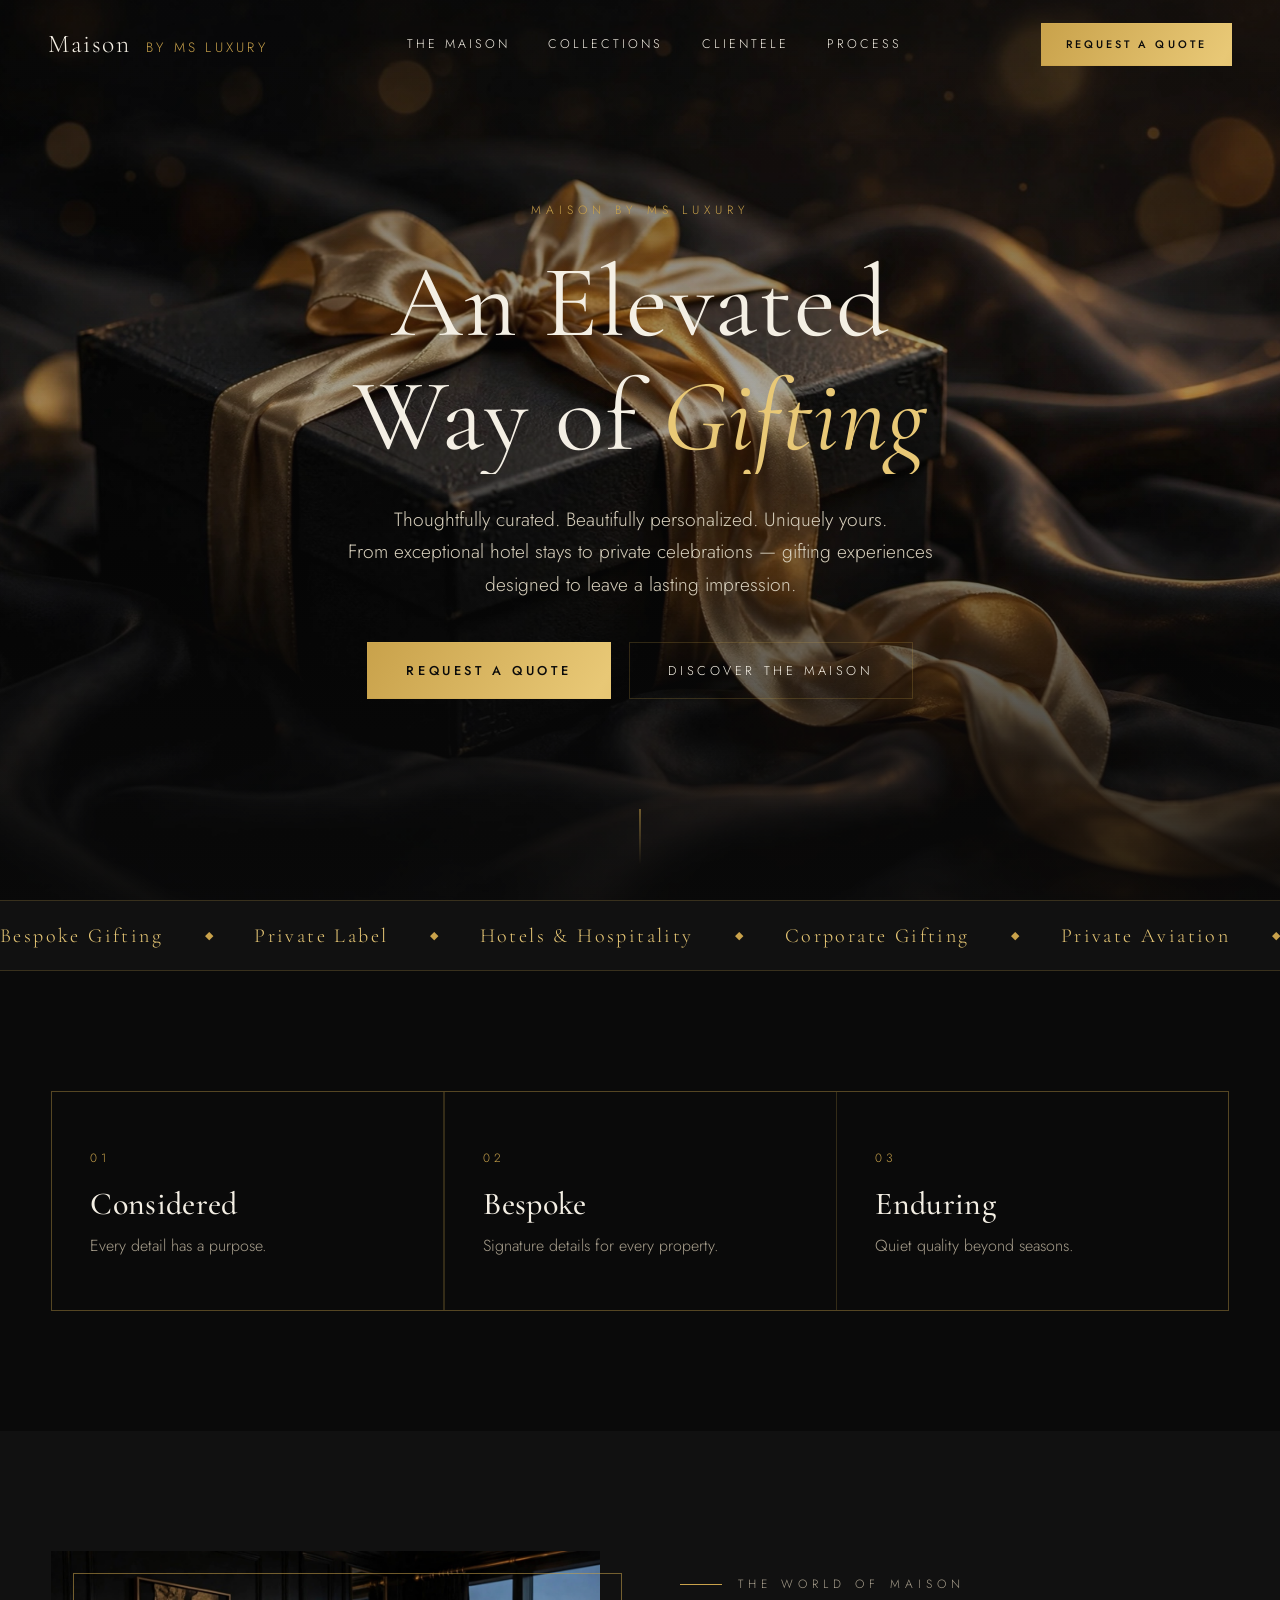
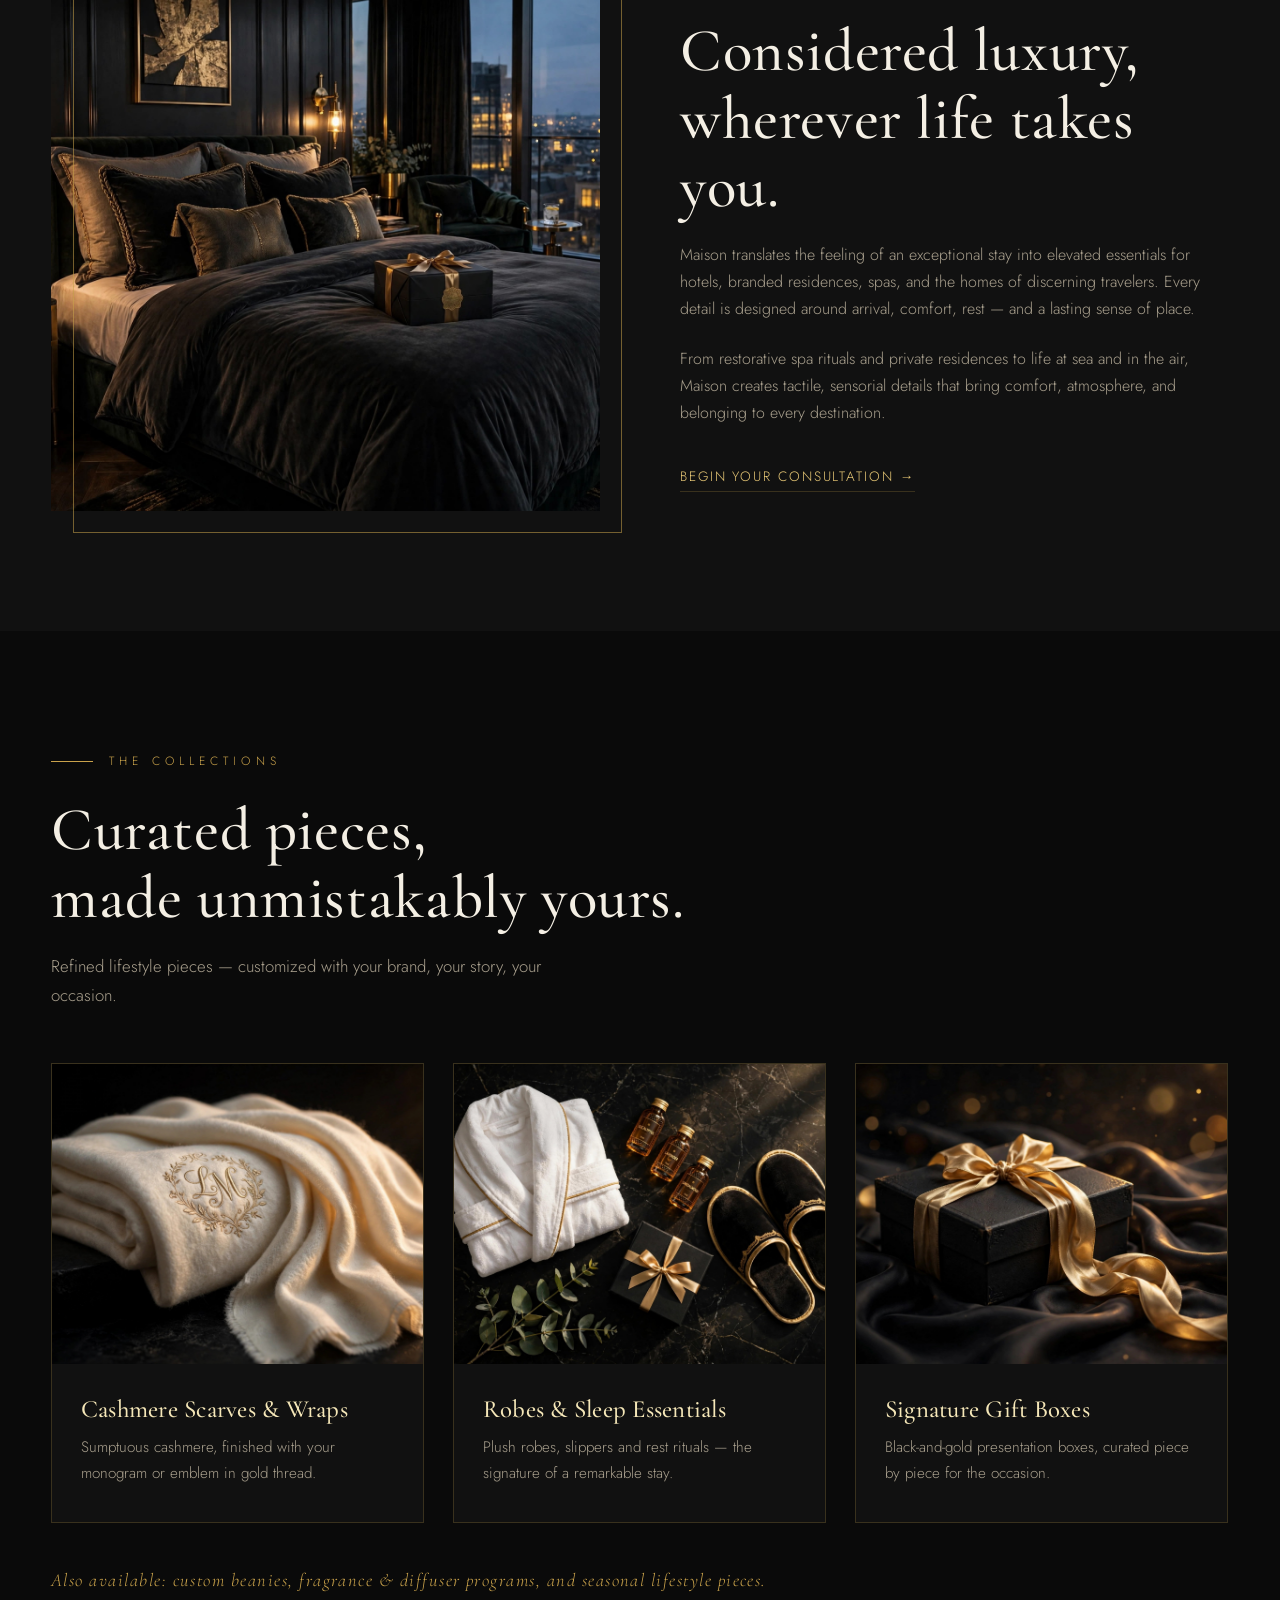
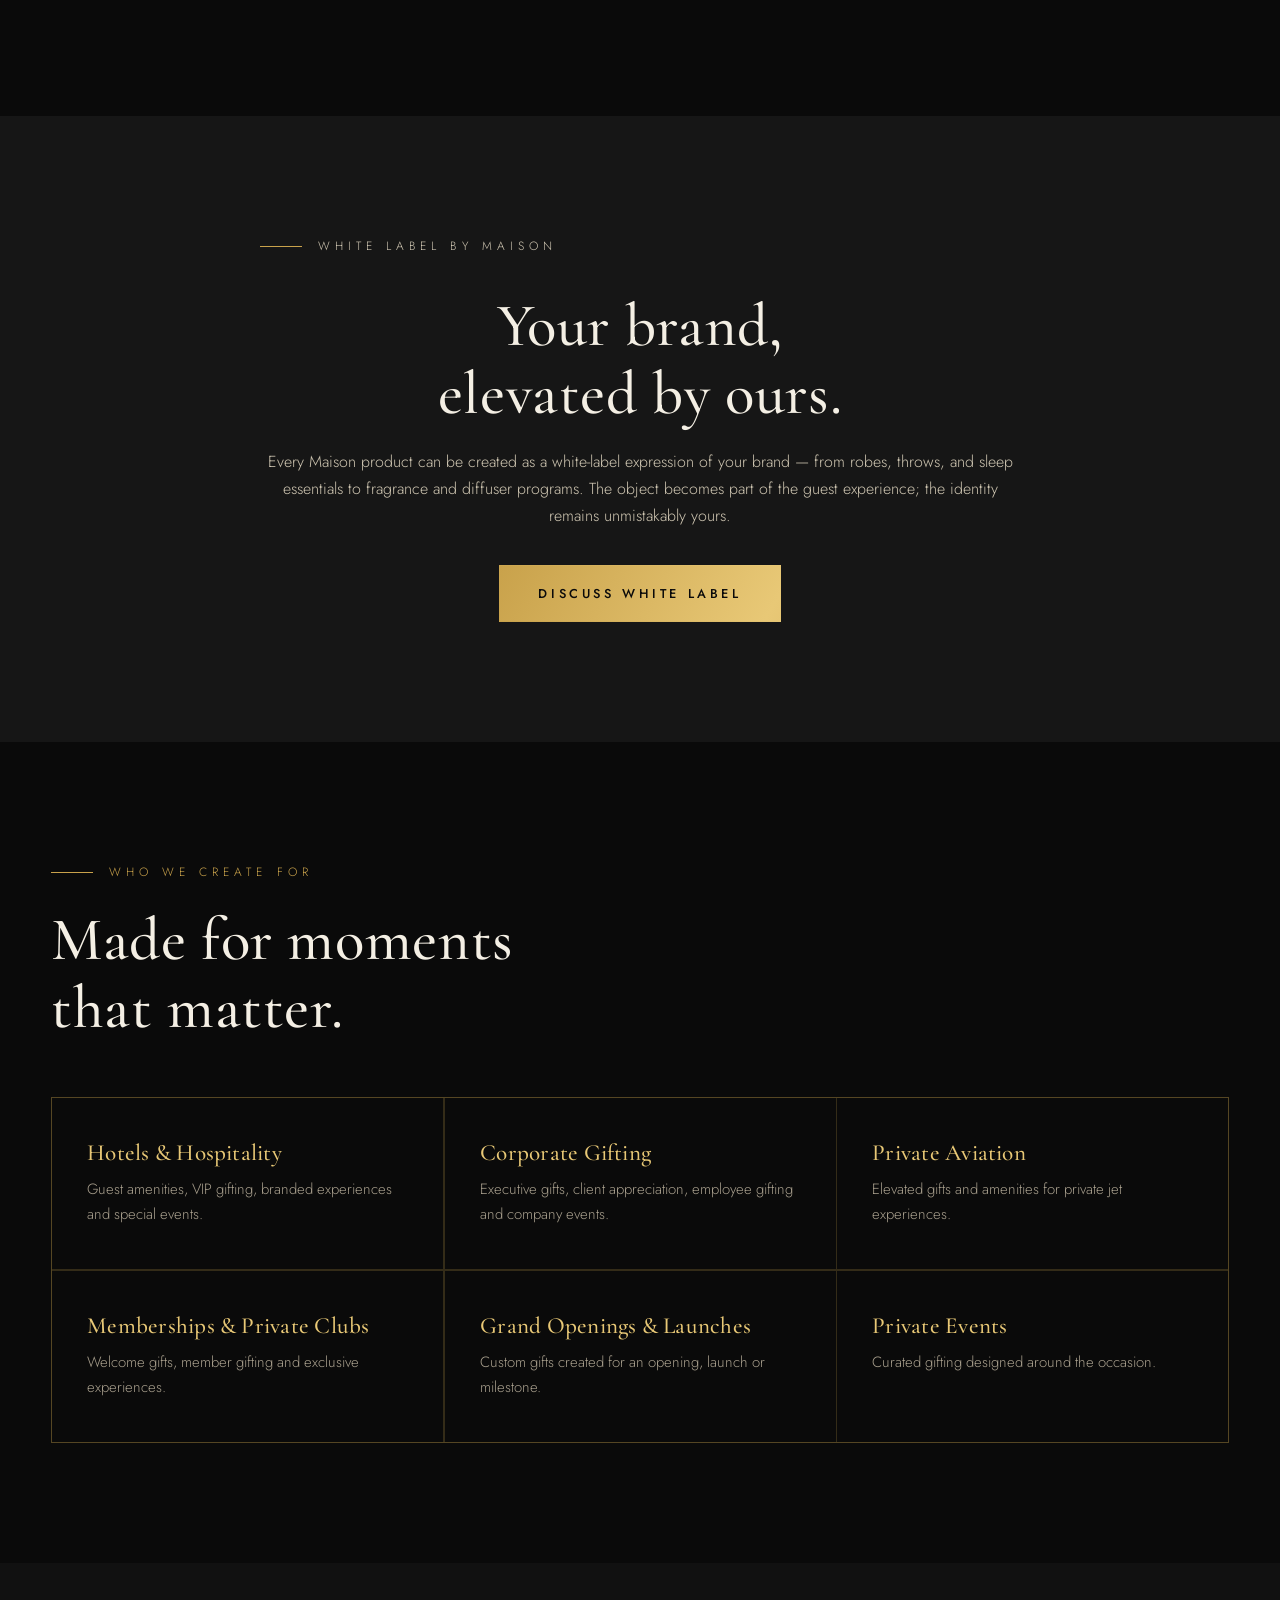
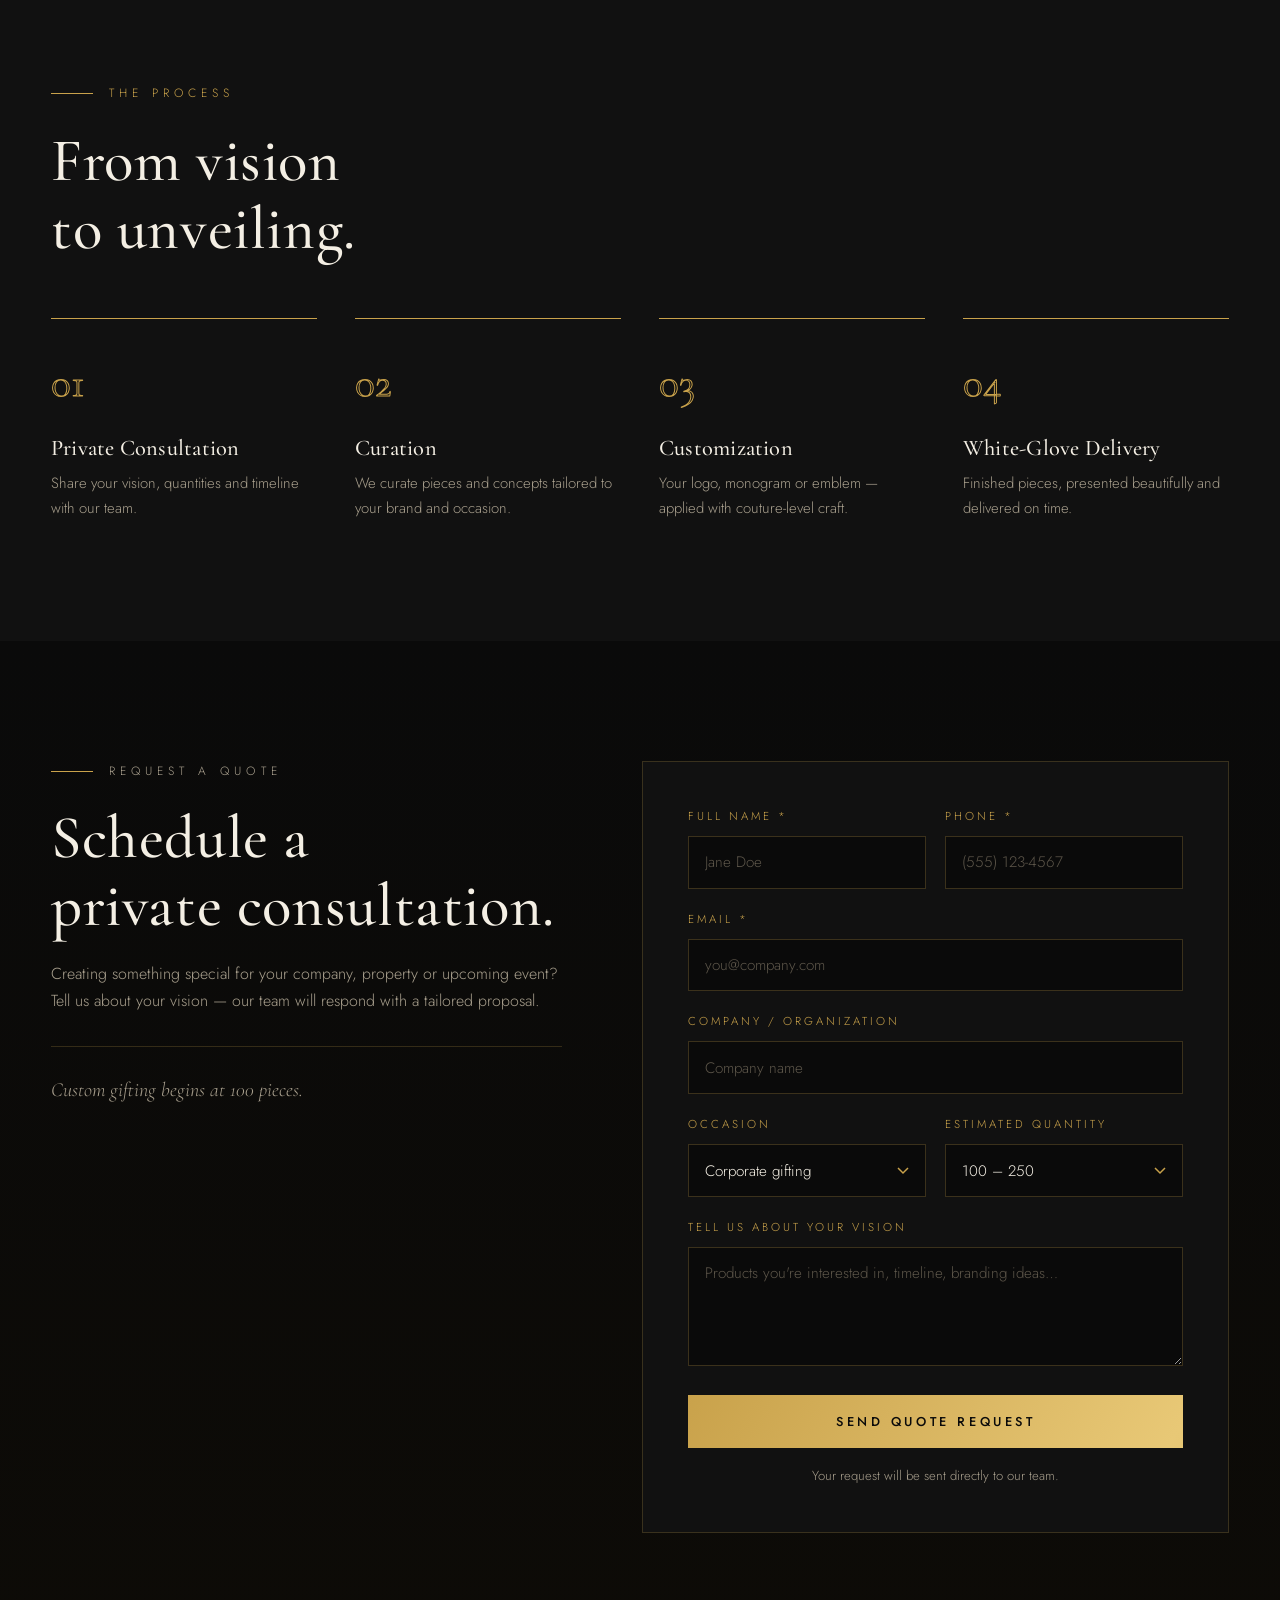
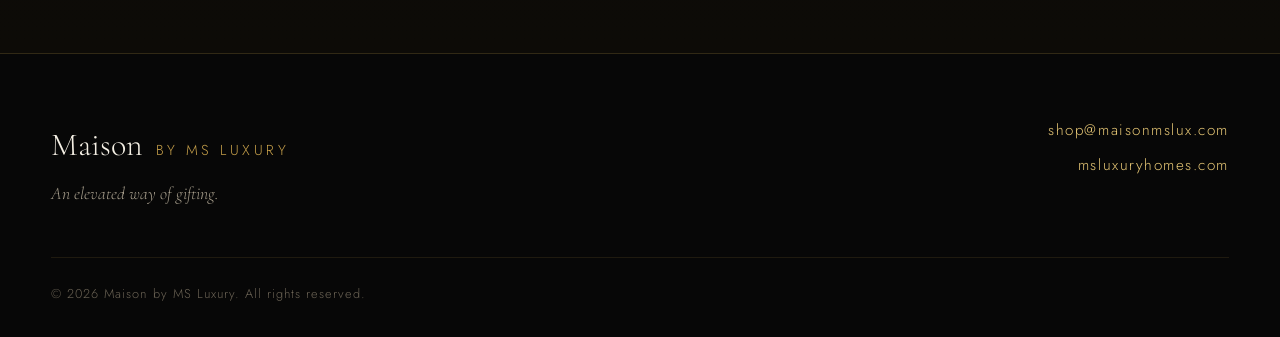
==== index.html @ b2ac0f0c "Add files via upload" ====
<!DOCTYPE html>
<html lang="en">
<head>
  <meta charset="UTF-8" />
  <meta name="viewport" content="width=device-width, initial-scale=1.0" />
  <title>Maison by MS Luxury — An Elevated Way of Gifting</title>
  <meta name="description" content="Maison by MS Luxury creates elevated, bespoke gifting experiences for hotels, corporations, private aviation, memberships and private events." />
  <link rel="preconnect" href="https://fonts.googleapis.com" />
  <link rel="preconnect" href="https://fonts.gstatic.com" crossorigin />
  <link href="https://fonts.googleapis.com/css2?family=Cormorant+Garamond:ital,wght@0,300;0,400;0,500;0,600;1,400;1,500&family=Jost:wght@200;300;400;500&display=swap" rel="stylesheet" />
  <link rel="stylesheet" href="styles.css" />
</head>
<body>

  <!-- Preloader -->
  <div class="preloader" id="preloader">
    <div class="preloader-mark">M</div>
    <div class="preloader-line"><span></span></div>
  </div>

  <!-- Navigation -->
  <header class="nav" id="nav">
    <a href="#top" class="nav-brand">Maison <span>by MS Luxury</span></a>
    <nav class="nav-links">
      <a href="#maison">The Maison</a>
      <a href="#collections">Collections</a>
      <a href="#clientele">Clientele</a>
      <a href="#process">Process</a>
    </nav>
    <a href="#quote" class="btn btn-gold btn-sm">Request a Quote</a>
    <button class="nav-toggle" id="navToggle" aria-label="Open menu">
      <span></span><span></span><span></span>
    </button>
  </header>
  <div class="mobile-menu" id="mobileMenu">
    <a href="#maison">The Maison</a>
    <a href="#collections">Collections</a>
    <a href="#clientele">Clientele</a>
    <a href="#process">Process</a>
    <a href="#quote" class="btn btn-gold">Request a Quote</a>
  </div>

  <!-- Hero -->
  <section class="hero" id="top">
    <div class="hero-bg" id="heroBg"></div>
    <div class="hero-veil"></div>
    <div class="hero-inner">
      <p class="eyebrow reveal-hero">Maison by MS Luxury</p>
      <h1 class="hero-title">
        <span class="line"><span>An Elevated</span></span>
        <span class="line"><span>Way of <em>Gifting</em></span></span>
      </h1>
      <p class="hero-sub reveal-hero">Thoughtfully curated. Beautifully personalized. Uniquely yours.<br />From exceptional hotel stays to private celebrations — gifting experiences designed to leave a lasting impression.</p>
      <div class="hero-ctas reveal-hero">
        <a href="#quote" class="btn btn-gold">Request a Quote</a>
        <a href="#maison" class="btn btn-ghost">Discover the Maison</a>
      </div>
    </div>
    <div class="scroll-hint"><span></span></div>
  </section>

  <!-- Marquee -->
  <div class="marquee" aria-hidden="true">
    <div class="marquee-track">
      <span>Bespoke Gifting</span><i>◆</i><span>Private Label</span><i>◆</i><span>Hotels &amp; Hospitality</span><i>◆</i><span>Corporate Gifting</span><i>◆</i><span>Private Aviation</span><i>◆</i><span>Memberships</span><i>◆</i>
      <span>Bespoke Gifting</span><i>◆</i><span>Private Label</span><i>◆</i><span>Hotels &amp; Hospitality</span><i>◆</i><span>Corporate Gifting</span><i>◆</i><span>Private Aviation</span><i>◆</i><span>Memberships</span><i>◆</i>
    </div>
  </div>

  <!-- Pillars -->
  <section class="pillars">
    <div class="container pillars-grid">
      <div class="pillar reveal">
        <span class="pillar-num">01</span>
        <h3>Considered</h3>
        <p>Every detail has a purpose.</p>
      </div>
      <div class="pillar reveal" data-delay="120">
        <span class="pillar-num">02</span>
        <h3>Bespoke</h3>
        <p>Signature details for every property.</p>
      </div>
      <div class="pillar reveal" data-delay="240">
        <span class="pillar-num">03</span>
        <h3>Enduring</h3>
        <p>Quiet quality beyond seasons.</p>
      </div>
    </div>
  </section>

  <!-- The Maison / Hospitality blend -->
  <section class="maison" id="maison">
    <div class="container maison-grid">
      <div class="maison-media reveal">
        <img src="assets/suite.jpg" alt="Luxury hotel suite styled with Maison pieces" loading="lazy" />
        <div class="maison-media-frame"></div>
      </div>
      <div class="maison-copy">
        <p class="eyebrow reveal">The World of Maison</p>
        <h2 class="reveal">Considered luxury,<br />wherever life takes you.</h2>
        <p class="reveal">Maison translates the feeling of an exceptional stay into elevated essentials for hotels, branded residences, spas, and the homes of discerning travelers. Every detail is designed around arrival, comfort, rest — and a lasting sense of place.</p>
        <p class="reveal">From restorative spa rituals and private residences to life at sea and in the air, Maison creates tactile, sensorial details that bring comfort, atmosphere, and belonging to every destination.</p>
        <a href="#quote" class="link-gold reveal">Begin your consultation →</a>
      </div>
    </div>
  </section>

  <!-- Collections -->
  <section class="collections" id="collections">
    <div class="container">
      <p class="eyebrow reveal">The Collections</p>
      <h2 class="reveal">Curated pieces,<br />made unmistakably yours.</h2>
      <p class="section-sub reveal">Refined lifestyle pieces — customized with your brand, your story, your occasion.</p>
      <div class="cards-grid">
        <article class="card reveal">
          <div class="card-img"><img src="assets/throw.jpg" alt="Cashmere throw with gold monogram embroidery" loading="lazy" /></div>
          <div class="card-body">
            <h3>Cashmere Scarves &amp; Wraps</h3>
            <p>Sumptuous cashmere, finished with your monogram or emblem in gold thread.</p>
          </div>
        </article>
        <article class="card reveal" data-delay="120">
          <div class="card-img"><img src="assets/amenities.jpg" alt="Curated Maison amenity collection" loading="lazy" /></div>
          <div class="card-body">
            <h3>Robes &amp; Sleep Essentials</h3>
            <p>Plush robes, slippers and rest rituals — the signature of a remarkable stay.</p>
          </div>
        </article>
        <article class="card reveal" data-delay="240">
          <div class="card-img"><img src="assets/hero.jpg" alt="Maison signature gift box with gold ribbon" loading="lazy" /></div>
          <div class="card-body">
            <h3>Signature Gift Boxes</h3>
            <p>Black-and-gold presentation boxes, curated piece by piece for the occasion.</p>
          </div>
        </article>
      </div>
      <p class="collections-note reveal">Also available: custom beanies, fragrance &amp; diffuser programs, and seasonal lifestyle pieces.</p>
    </div>
  </section>

  <!-- White label -->
  <section class="whitelabel">
    <div class="whitelabel-bg"></div>
    <div class="container whitelabel-inner">
      <p class="eyebrow reveal">White Label by Maison</p>
      <h2 class="reveal">Your brand,<br />elevated by ours.</h2>
      <p class="reveal">Every Maison product can be created as a white-label expression of your brand — from robes, throws, and sleep essentials to fragrance and diffuser programs. The object becomes part of the guest experience; the identity remains unmistakably yours.</p>
      <a href="#quote" class="btn btn-gold reveal">Discuss White Label</a>
    </div>
  </section>

  <!-- Clientele -->
  <section class="clientele" id="clientele">
    <div class="container">
      <p class="eyebrow reveal">Who We Create For</p>
      <h2 class="reveal">Made for moments<br />that matter.</h2>
      <div class="clientele-grid">
        <div class="clientele-item reveal"><h3>Hotels &amp; Hospitality</h3><p>Guest amenities, VIP gifting, branded experiences and special events.</p></div>
        <div class="clientele-item reveal" data-delay="80"><h3>Corporate Gifting</h3><p>Executive gifts, client appreciation, employee gifting and company events.</p></div>
        <div class="clientele-item reveal" data-delay="160"><h3>Private Aviation</h3><p>Elevated gifts and amenities for private jet experiences.</p></div>
        <div class="clientele-item reveal" data-delay="240"><h3>Memberships &amp; Private Clubs</h3><p>Welcome gifts, member gifting and exclusive experiences.</p></div>
        <div class="clientele-item reveal" data-delay="320"><h3>Grand Openings &amp; Launches</h3><p>Custom gifts created for an opening, launch or milestone.</p></div>
        <div class="clientele-item reveal" data-delay="400"><h3>Private Events</h3><p>Curated gifting designed around the occasion.</p></div>
      </div>
    </div>
  </section>

  <!-- Process -->
  <section class="process" id="process">
    <div class="container">
      <p class="eyebrow reveal">The Process</p>
      <h2 class="reveal">From vision<br />to unveiling.</h2>
      <div class="process-grid">
        <div class="step reveal"><span class="step-num">01</span><h3>Private Consultation</h3><p>Share your vision, quantities and timeline with our team.</p></div>
        <div class="step reveal" data-delay="100"><span class="step-num">02</span><h3>Curation</h3><p>We curate pieces and concepts tailored to your brand and occasion.</p></div>
        <div class="step reveal" data-delay="200"><span class="step-num">03</span><h3>Customization</h3><p>Your logo, monogram or emblem — applied with couture-level craft.</p></div>
        <div class="step reveal" data-delay="300"><span class="step-num">04</span><h3>White-Glove Delivery</h3><p>Finished pieces, presented beautifully and delivered on time.</p></div>
      </div>
    </div>
  </section>

  <!-- Quote -->
  <section class="quote" id="quote">
    <div class="container quote-grid">
      <div class="quote-copy">
        <p class="eyebrow reveal">Request a Quote</p>
        <h2 class="reveal">Schedule a<br />private consultation.</h2>
        <p class="reveal">Creating something special for your company, property or upcoming event? Tell us about your vision — our team will respond with a tailored proposal.</p>
        <p class="quote-min reveal">Custom gifting begins at 100 pieces.</p>
      </div>
      <form class="quote-form reveal" id="quoteForm" novalidate>
        <div class="field-row">
          <div class="field">
            <label for="qName">Full name *</label>
            <input type="text" id="qName" name="name" required autocomplete="name" placeholder="Jane Doe" />
          </div>
          <div class="field">
            <label for="qPhone">Phone *</label>
            <input type="tel" id="qPhone" name="phone" required autocomplete="tel" placeholder="(555) 123-4567" />
          </div>
        </div>
        <div class="field">
          <label for="qEmail">Email *</label>
          <input type="email" id="qEmail" name="email" required autocomplete="email" placeholder="you@company.com" />
        </div>
        <div class="field">
          <label for="qCompany">Company / Organization</label>
          <input type="text" id="qCompany" name="company" autocomplete="organization" placeholder="Company name" />
        </div>
        <div class="field-row">
          <div class="field">
            <label for="qOccasion">Occasion</label>
            <select id="qOccasion" name="occasion">
              <option>Corporate gifting</option>
              <option>Hotels &amp; hospitality</option>
              <option>Private aviation</option>
              <option>Membership / private club</option>
              <option>Grand opening / launch</option>
              <option>Private event</option>
              <option>Other</option>
            </select>
          </div>
          <div class="field">
            <label for="qQty">Estimated quantity</label>
            <select id="qQty" name="quantity">
              <option>100 – 250</option>
              <option>250 – 500</option>
              <option>500 – 1,000</option>
              <option>1,000+</option>
            </select>
          </div>
        </div>
        <div class="field">
          <label for="qMsg">Tell us about your vision</label>
          <textarea id="qMsg" name="message" rows="4" placeholder="Products you're interested in, timeline, branding ideas…"></textarea>
        </div>
        <button type="submit" class="btn btn-gold btn-block">Send Quote Request</button>
        <p class="form-note" id="formNote">Your request will be sent directly to our team.</p>
      </form>
    </div>
  </section>

  <!-- Footer -->
  <footer class="footer">
    <div class="container footer-inner">
      <div class="footer-brand">
        <p class="footer-logo">Maison <span>by MS Luxury</span></p>
        <p class="footer-tag">An elevated way of gifting.</p>
      </div>
      <div class="footer-contact">
        <a href="mailto:shop@maisonmslux.com">shop@maisonmslux.com</a>
        <a href="https://www.msluxuryhomes.com" target="_blank" rel="noopener">msluxuryhomes.com</a>
      </div>
    </div>
    <div class="container footer-base">
      <p>© 2026 Maison by MS Luxury. All rights reserved.</p>
    </div>
  </footer>

  <script src="script.js"></script>
</body>
</html>
---- styles.css ----
/* ============ Maison by MS Luxury — gold & black ============ */
:root {
  --black: #0a0a0a;
  --black-2: #111111;
  --black-3: #161616;
  --gold: #c9a24b;
  --gold-light: #e8c876;
  --gold-pale: #f5e7b8;
  --ivory: #f4efe4;
  --muted: #a89f8d;
  --line: rgba(201, 162, 75, 0.22);
  --serif: 'Cormorant Garamond', Georgia, serif;
  --sans: 'Jost', 'Helvetica Neue', sans-serif;
  --ease: cubic-bezier(0.22, 1, 0.36, 1);
}

* { margin: 0; padding: 0; box-sizing: border-box; }

html { scroll-behavior: smooth; }

body {
  background: var(--black);
  color: var(--ivory);
  font-family: var(--sans);
  font-weight: 300;
  line-height: 1.7;
  overflow-x: hidden;
  -webkit-font-smoothing: antialiased;
}

img { display: block; max-width: 100%; }

.container { width: min(1200px, 92%); margin: 0 auto; }

section { position: relative; padding: 7.5rem 0; }

h1, h2, h3 { font-family: var(--serif); font-weight: 500; line-height: 1.12; letter-spacing: 0.01em; }
h2 { font-size: clamp(2.4rem, 5vw, 3.8rem); margin-bottom: 1.25rem; }
h2 em, .hero-title em { font-style: italic; }

.eyebrow {
  font-size: 0.75rem;
  letter-spacing: 0.42em;
  text-transform: uppercase;
  color: var(--gold);
  margin-bottom: 1.5rem;
  display: flex;
  align-items: center;
  gap: 1rem;
}
.eyebrow::before { content: ''; width: 42px; height: 1px; background: var(--gold); display: inline-block; }

.section-sub { color: var(--muted); max-width: 560px; font-size: 1.05rem; }

/* ---------- Buttons ---------- */
.btn {
  display: inline-block;
  font-family: var(--sans);
  font-size: 0.8rem;
  letter-spacing: 0.28em;
  text-transform: uppercase;
  text-decoration: none;
  padding: 1.05rem 2.4rem;
  border: 1px solid transparent;
  cursor: pointer;
  transition: transform 0.35s var(--ease), box-shadow 0.35s var(--ease), background 0.35s, color 0.35s;
  will-change: transform;
}
.btn-gold {
  background: linear-gradient(120deg, var(--gold) 0%, var(--gold-light) 50%, var(--gold) 100%);
  background-size: 200% auto;
  color: #0a0a0a;
  font-weight: 500;
}
.btn-gold:hover { background-position: right center; transform: translateY(-2px); box-shadow: 0 14px 34px rgba(201,162,75,0.28); }
.btn-ghost { border-color: var(--line); color: var(--ivory); background: transparent; }
.btn-ghost:hover { border-color: var(--gold); color: var(--gold-light); transform: translateY(-2px); }
.btn-sm { padding: 0.7rem 1.5rem; font-size: 0.68rem; }
.btn-block { width: 100%; text-align: center; border: none; }

.link-gold {
  color: var(--gold-light);
  text-decoration: none;
  letter-spacing: 0.14em;
  font-size: 0.85rem;
  text-transform: uppercase;
  border-bottom: 1px solid var(--line);
  padding-bottom: 0.35rem;
  transition: color 0.3s, border-color 0.3s;
}
.link-gold:hover { color: var(--gold-pale); border-color: var(--gold); }

/* ---------- Preloader ---------- */
.preloader {
  position: fixed; inset: 0; z-index: 200;
  background: var(--black);
  display: flex; flex-direction: column; align-items: center; justify-content: center; gap: 1.4rem;
  transition: opacity 0.6s var(--ease), visibility 0.6s;
}
.preloader.done { opacity: 0; visibility: hidden; pointer-events: none; }
.preloader-mark {
  font-family: var(--serif); font-size: 4rem; color: var(--gold);
  animation: markPulse 1.6s ease-in-out infinite;
}
@keyframes markPulse { 0%,100% { opacity: 0.55; } 50% { opacity: 1; } }
.preloader-line { width: 180px; height: 1px; background: rgba(201,162,75,0.18); overflow: hidden; }
.preloader-line span { display: block; height: 100%; width: 40%; background: var(--gold); animation: loadSlide 1.1s var(--ease) infinite; }
@keyframes loadSlide { 0% { transform: translateX(-100%);} 100% { transform: translateX(450%);} }

/* ---------- Nav ---------- */
.nav {
  position: fixed; top: 0; left: 0; right: 0; z-index: 100;
  display: flex; align-items: center; justify-content: space-between;
  padding: 1.4rem min(4vw, 3rem);
  transition: background 0.4s, padding 0.4s, border-color 0.4s;
  border-bottom: 1px solid transparent;
}
.nav.scrolled { background: rgba(10,10,10,0.86); backdrop-filter: blur(14px); -webkit-backdrop-filter: blur(14px); padding: 0.9rem min(4vw, 3rem); border-color: var(--line); }
.nav-brand { font-family: var(--serif); font-size: 1.6rem; color: var(--ivory); text-decoration: none; letter-spacing: 0.06em; }
.nav-brand span { font-size: 0.85rem; color: var(--gold); letter-spacing: 0.24em; text-transform: uppercase; font-family: var(--sans); font-weight: 300; margin-left: 0.5rem; }
.nav-links { display: flex; gap: 2.4rem; }
.nav-links a {
  color: var(--ivory); text-decoration: none; font-size: 0.78rem;
  letter-spacing: 0.24em; text-transform: uppercase; position: relative; padding: 0.3rem 0;
}
.nav-links a::after {
  content: ''; position: absolute; left: 0; bottom: 0; height: 1px; width: 100%;
  background: var(--gold); transform: scaleX(0); transform-origin: right;
  transition: transform 0.4s var(--ease);
}
.nav-links a:hover::after { transform: scaleX(1); transform-origin: left; }
.nav-toggle { display: none; background: none; border: none; cursor: pointer; flex-direction: column; gap: 6px; padding: 0.5rem; }
.nav-toggle span { width: 26px; height: 1px; background: var(--gold); transition: 0.3s; }
.mobile-menu { display: none; }

/* ---------- Hero ---------- */
.hero { min-height: 100vh; display: flex; align-items: center; justify-content: center; padding: 0; overflow: hidden; }
.hero-bg {
  position: absolute; inset: -6%;
  background: url('assets/hero.jpg') center/cover no-repeat;
  will-change: transform;
  animation: heroDrift 24s ease-in-out infinite alternate;
}
@keyframes heroDrift { from { transform: scale(1) translateY(0); } to { transform: scale(1.08) translateY(-1.5%); } }
.hero-veil { position: absolute; inset: 0; background: linear-gradient(180deg, rgba(10,10,10,0.62) 0%, rgba(10,10,10,0.35) 45%, rgba(10,10,10,0.88) 100%); }
.hero-inner { position: relative; z-index: 2; text-align: center; max-width: 900px; padding: 0 5%; }
.hero .eyebrow { justify-content: center; }
.hero .eyebrow::before { display: none; }
.hero-title { font-size: clamp(3rem, 8.5vw, 6.4rem); font-weight: 400; margin: 1.2rem 0 1.8rem; }
.hero-title .line { display: block; overflow: hidden; }
.hero-title .line > span { display: inline-block; transform: translateY(110%); animation: lineUp 1.1s var(--ease) forwards; }
.hero-title .line:nth-child(2) > span { animation-delay: 0.14s; }
@keyframes lineUp { to { transform: translateY(0); } }
.hero-title em { color: var(--gold-light); }
.hero-sub { color: #d8d0bd; font-size: clamp(1rem, 1.6vw, 1.2rem); max-width: 640px; margin: 0 auto 2.6rem; font-weight: 300; }
.hero-ctas { display: flex; gap: 1.2rem; justify-content: center; flex-wrap: wrap; }
.reveal-hero { opacity: 0; animation: fadeUp 1s var(--ease) forwards; animation-delay: 0.5s; }
.reveal-hero:nth-of-type(3) { animation-delay: 0.7s; }
@keyframes fadeUp { from { opacity: 0; transform: translateY(26px); } to { opacity: 1; transform: translateY(0); } }
.scroll-hint { position: absolute; bottom: 2.2rem; left: 50%; transform: translateX(-50%); z-index: 2; }
.scroll-hint span { display: block; width: 1px; height: 56px; background: linear-gradient(var(--gold), transparent); animation: scrollPulse 2s ease-in-out infinite; }
@keyframes scrollPulse { 0% { transform: scaleY(0); transform-origin: top; } 45% { transform: scaleY(1); transform-origin: top; } 55% { transform: scaleY(1); transform-origin: bottom; } 100% { transform: scaleY(0); transform-origin: bottom; } }

/* ---------- Marquee ---------- */
.marquee { border-top: 1px solid var(--line); border-bottom: 1px solid var(--line); overflow: hidden; padding: 1.1rem 0; background: var(--black-2); }
.marquee-track { display: flex; gap: 2.6rem; width: max-content; animation: marquee 30s linear infinite; }
.marquee-track span { font-family: var(--serif); font-size: 1.25rem; letter-spacing: 0.12em; color: var(--gold-light); white-space: nowrap; }
.marquee-track i { color: var(--gold); font-style: normal; font-size: 0.7rem; align-self: center; }
@keyframes marquee { to { transform: translateX(-50%); } }

/* ---------- Pillars ---------- */
.pillars { background: var(--black); }
.pillars-grid { display: grid; grid-template-columns: repeat(3, 1fr); gap: 2px; background: var(--line); border: 1px solid var(--line); }
.pillar { background: var(--black); padding: 3.2rem 2.4rem; transition: background 0.4s; }
.pillar:hover { background: var(--black-2); }
.pillar-num { font-size: 0.75rem; letter-spacing: 0.34em; color: var(--gold); }
.pillar h3 { font-size: 2rem; margin: 1rem 0 0.6rem; }
.pillar p { color: var(--muted); }

/* ---------- Maison ---------- */
.maison { background: var(--black-2); }
.maison-grid { display: grid; grid-template-columns: 1fr 1fr; gap: 5rem; align-items: center; }
.maison-media { position: relative; }
.maison-media img { width: 100%; height: 560px; object-fit: cover; filter: saturate(0.92); }
.maison-media-frame { position: absolute; inset: 0; border: 1px solid var(--gold); transform: translate(22px, 22px); pointer-events: none; opacity: 0.55; }
.maison-copy p { color: var(--muted); margin-bottom: 1.4rem; }
.maison-copy p:last-of-type { margin-bottom: 2.2rem; }

/* ---------- Collections ---------- */
.collections { background: var(--black); }
.cards-grid { display: grid; grid-template-columns: repeat(3, 1fr); gap: 1.8rem; margin-top: 3.4rem; }
.card { background: var(--black-2); border: 1px solid var(--line); overflow: hidden; transition: transform 0.45s var(--ease), border-color 0.45s, box-shadow 0.45s; }
.card:hover { transform: translateY(-8px); border-color: rgba(201,162,75,0.55); box-shadow: 0 24px 60px rgba(0,0,0,0.5); }
.card-img { overflow: hidden; height: 300px; }
.card-img img { width: 100%; height: 100%; object-fit: cover; transition: transform 0.8s var(--ease); }
.card:hover .card-img img { transform: scale(1.07); }
.card-body { padding: 2rem 1.8rem 2.2rem; }
.card-body h3 { font-size: 1.55rem; margin-bottom: 0.7rem; color: var(--gold-pale); }
.card-body p { color: var(--muted); font-size: 0.95rem; }
.collections-note { margin-top: 2.6rem; color: var(--gold); letter-spacing: 0.08em; font-size: 0.95rem; font-style: italic; font-family: var(--serif); font-size: 1.15rem; }

/* ---------- White label ---------- */
.whitelabel { background: var(--black-3); overflow: hidden; }
.whitelabel-bg {
  position: absolute; inset: 0;
  background: url('assets/amenities.jpg') center/cover no-repeat fixed;
  opacity: 0.16;
}
.whitelabel-inner { position: relative; z-index: 2; max-width: 760px; text-align: center; }
.whitelabel-inner p { color: #cfc6b2; margin-bottom: 2.2rem; }

/* ---------- Clientele ---------- */
.clientele { background: var(--black); }
.clientele-grid { display: grid; grid-template-columns: repeat(3, 1fr); gap: 2px; background: var(--line); border: 1px solid var(--line); margin-top: 3.4rem; }
.clientele-item { background: var(--black); padding: 2.6rem 2.2rem; transition: background 0.4s; }
.clientele-item:hover { background: var(--black-2); }
.clientele-item h3 { font-size: 1.45rem; color: var(--gold-light); margin-bottom: 0.7rem; }
.clientele-item p { color: var(--muted); font-size: 0.93rem; }

/* ---------- Process ---------- */
.process { background: var(--black-2); }
.process-grid { display: grid; grid-template-columns: repeat(4, 1fr); gap: 2.4rem; margin-top: 3.4rem; }
.step { border-top: 1px solid var(--gold); padding-top: 1.8rem; }
.step-num { font-family: var(--serif); font-size: 2.6rem; color: transparent; -webkit-text-stroke: 1px var(--gold); display: block; margin-bottom: 1rem; }
.step h3 { font-size: 1.4rem; margin-bottom: 0.7rem; }
.step p { color: var(--muted); font-size: 0.93rem; }

/* ---------- Quote ---------- */
.quote { background: linear-gradient(180deg, var(--black) 0%, #0d0b07 100%); }
.quote-grid { display: grid; grid-template-columns: 1fr 1.15fr; gap: 5rem; align-items: start; }
.quote-copy { position: sticky; top: 7rem; }
.quote-copy p { color: var(--muted); margin-bottom: 1.4rem; }
.quote-min { font-family: var(--serif); font-style: italic; color: var(--gold-light); font-size: 1.25rem; border-top: 1px solid var(--line); padding-top: 1.6rem; margin-top: 2rem; }
.quote-form { background: var(--black-2); border: 1px solid var(--line); padding: 2.8rem; }
.field-row { display: grid; grid-template-columns: 1fr 1fr; gap: 1.2rem; }
.field { margin-bottom: 1.3rem; }
.field label { display: block; font-size: 0.72rem; letter-spacing: 0.26em; text-transform: uppercase; color: var(--gold); margin-bottom: 0.6rem; }
.field input, .field select, .field textarea {
  width: 100%; background: var(--black); border: 1px solid rgba(201,162,75,0.25);
  color: var(--ivory); font-family: var(--sans); font-size: 0.95rem; font-weight: 300;
  padding: 0.9rem 1rem; transition: border-color 0.3s, box-shadow 0.3s; border-radius: 0;
  appearance: none; -webkit-appearance: none;
}
.field select {
  background-image: url("data:image/svg+xml,%3Csvg xmlns='http://www.w3.org/2000/svg' width='12' height='8'%3E%3Cpath d='M1 1l5 5 5-5' stroke='%23c9a24b' fill='none' stroke-width='1.5'/%3E%3C/svg%3E");
  background-repeat: no-repeat; background-position: right 1rem center; padding-right: 2.6rem; cursor: pointer;
}
.field select option { background: var(--black-2); color: var(--ivory); }
.field textarea { resize: vertical; min-height: 110px; }
.field input:focus, .field select:focus, .field textarea:focus { outline: none; border-color: var(--gold); box-shadow: 0 0 0 1px var(--gold); }
.field input::placeholder, .field textarea::placeholder { color: #5d564a; }
.form-note { margin-top: 1.1rem; font-size: 0.82rem; color: var(--muted); text-align: center; }
.form-note.sent { color: var(--gold-light); }

/* ---------- Footer ---------- */
.footer { background: #070707; border-top: 1px solid var(--line); padding: 4rem 0 2rem; }
.footer-inner { display: flex; justify-content: space-between; align-items: flex-start; gap: 2rem; flex-wrap: wrap; }
.footer-logo { font-family: var(--serif); font-size: 2rem; color: var(--ivory); }
.footer-logo span { font-size: 0.9rem; color: var(--gold); font-family: var(--sans); letter-spacing: 0.24em; text-transform: uppercase; margin-left: 0.4rem; }
.footer-tag { color: var(--muted); font-style: italic; font-family: var(--serif); font-size: 1.1rem; margin-top: 0.4rem; }
.footer-contact { display: flex; flex-direction: column; gap: 0.6rem; text-align: right; }
.footer-contact a { color: var(--gold-light); text-decoration: none; letter-spacing: 0.1em; font-size: 0.95rem; }
.footer-contact a:hover { color: var(--gold-pale); }
.footer-base { margin-top: 3rem; padding-top: 1.6rem; border-top: 1px solid rgba(201,162,75,0.12); }
.footer-base p { color: #6b6355; font-size: 0.8rem; letter-spacing: 0.08em; }

/* ---------- Scroll reveal ---------- */
.reveal { opacity: 0; transform: translateY(42px); transition: opacity 0.9s var(--ease), transform 0.9s var(--ease); will-change: opacity, transform; }
.reveal.visible { opacity: 1; transform: translateY(0); }

/* ---------- Responsive ---------- */
@media (max-width: 960px) {
  .nav-links, .nav .btn { display: none; }
  .nav-toggle { display: flex; }
  .mobile-menu {
    display: flex; position: fixed; inset: 0; z-index: 99; background: rgba(10,10,10,0.97);
    flex-direction: column; align-items: center; justify-content: center; gap: 2rem;
    opacity: 0; visibility: hidden; transition: 0.4s var(--ease);
  }
  .mobile-menu.open { opacity: 1; visibility: visible; }
  .mobile-menu a:not(.btn) { color: var(--ivory); text-decoration: none; font-family: var(--serif); font-size: 1.8rem; }
  .maison-grid, .quote-grid { grid-template-columns: 1fr; gap: 3rem; }
  .quote-copy { position: static; }
  .cards-grid, .clientele-grid { grid-template-columns: 1fr 1fr; }
  .process-grid { grid-template-columns: 1fr 1fr; }
  .pillars-grid { grid-template-columns: 1fr; }
  .maison-media img { height: 420px; }
  section { padding: 5rem 0; }
}
@media (max-width: 600px) {
  .cards-grid, .clientele-grid, .process-grid, .field-row { grid-template-columns: 1fr; }
  .quote-form { padding: 1.8rem; }
  .footer-contact { text-align: left; }
}
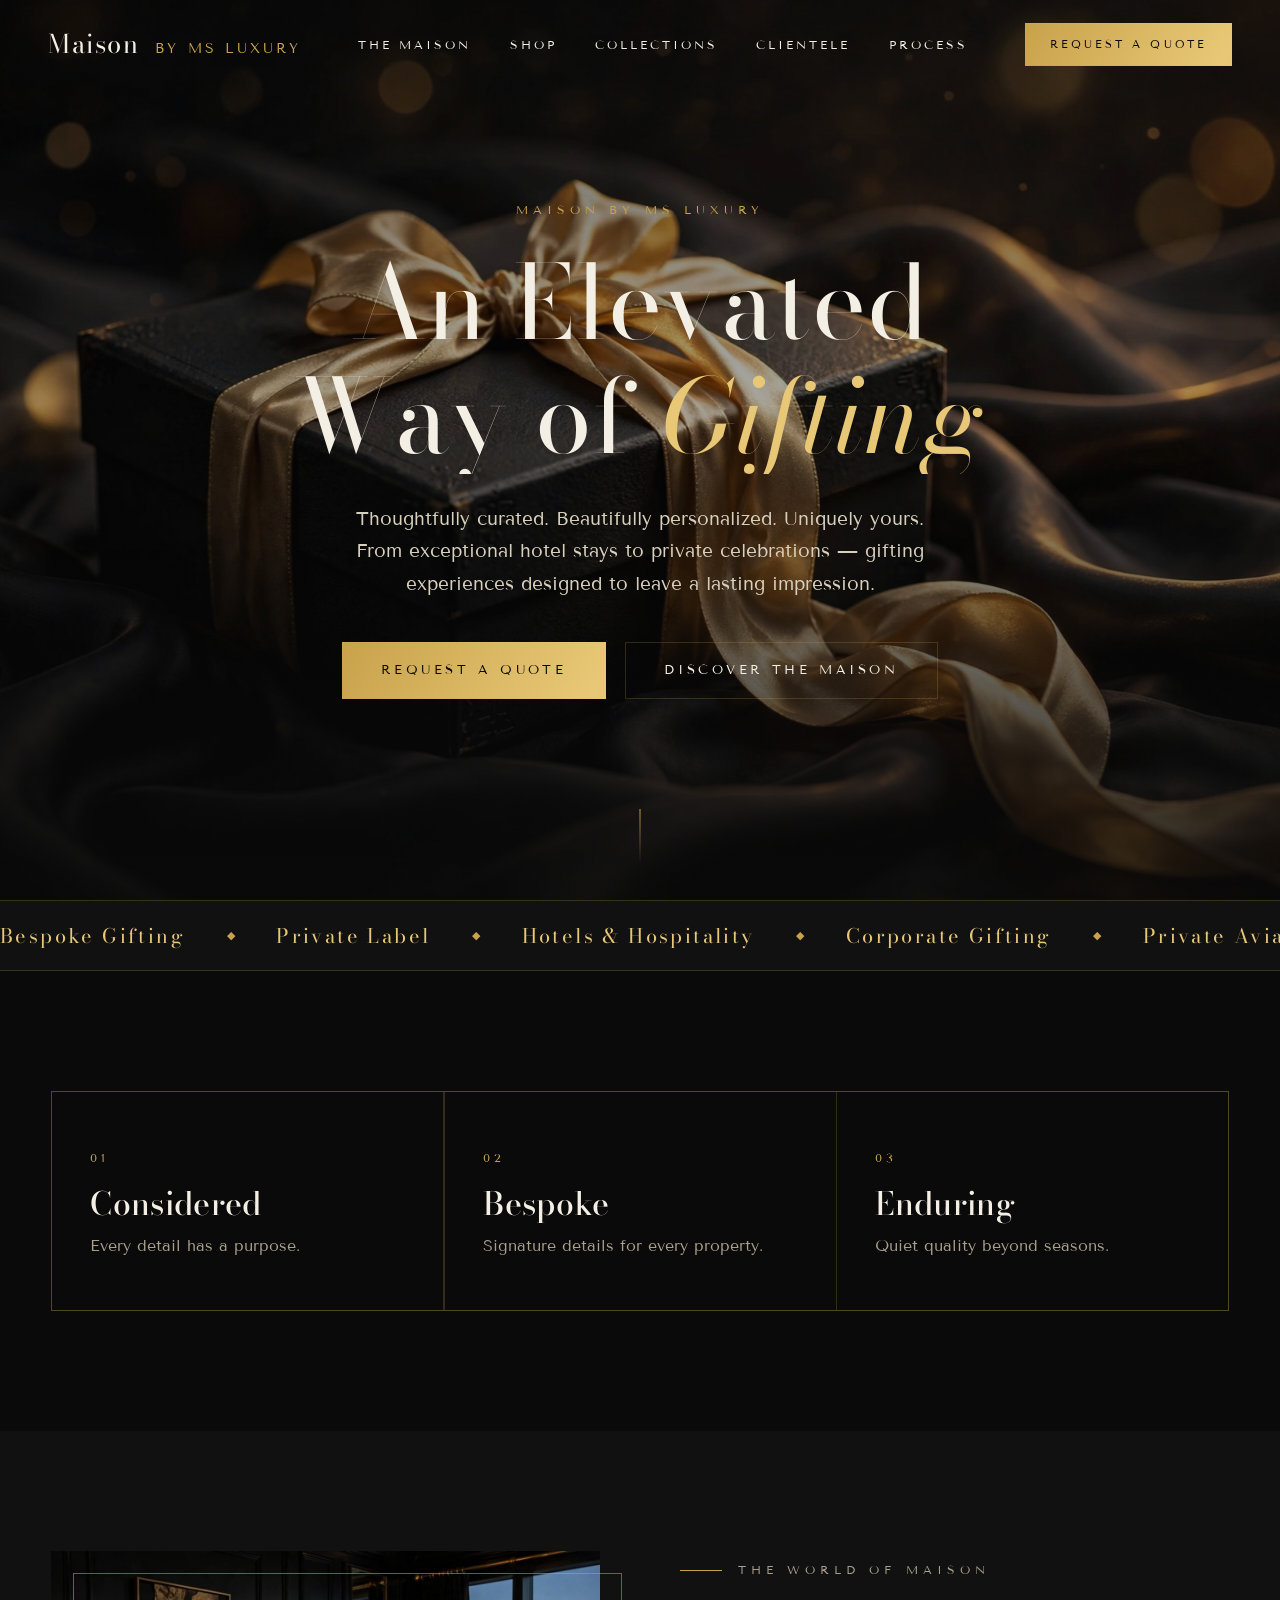
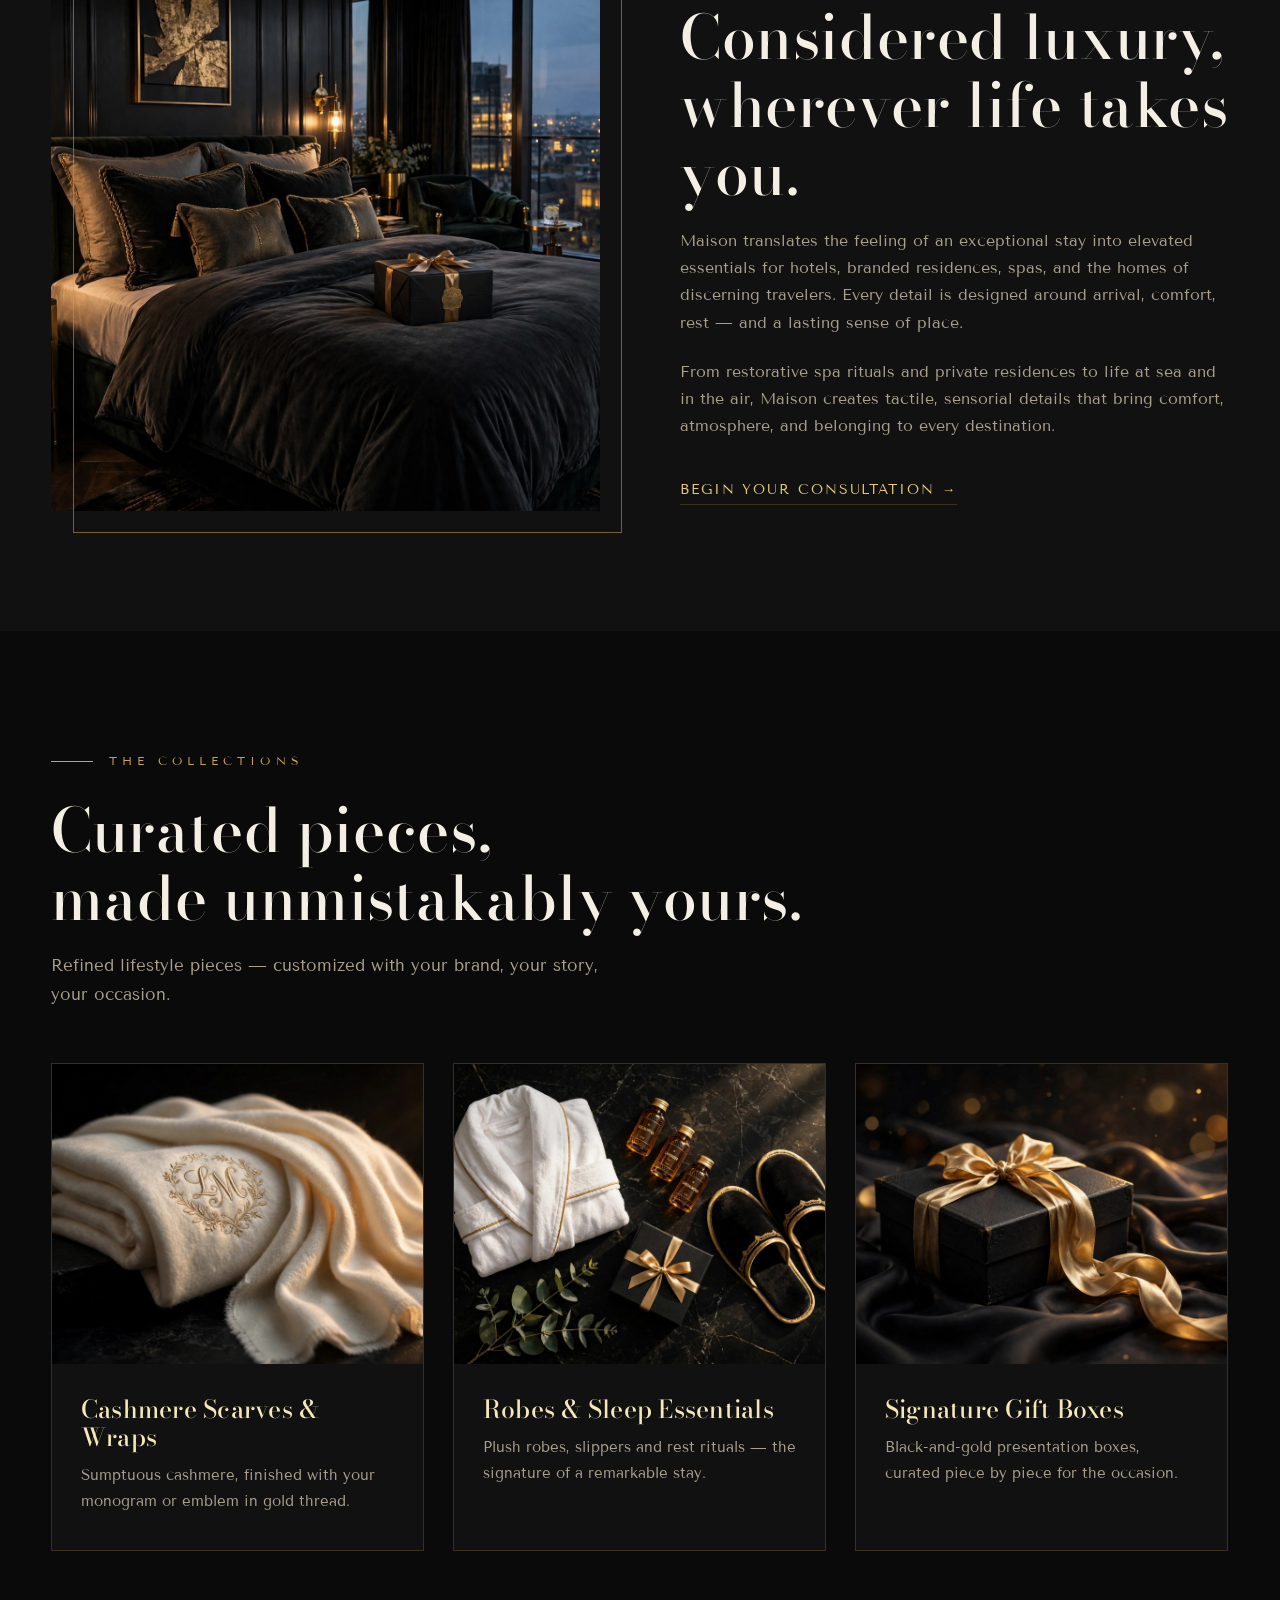
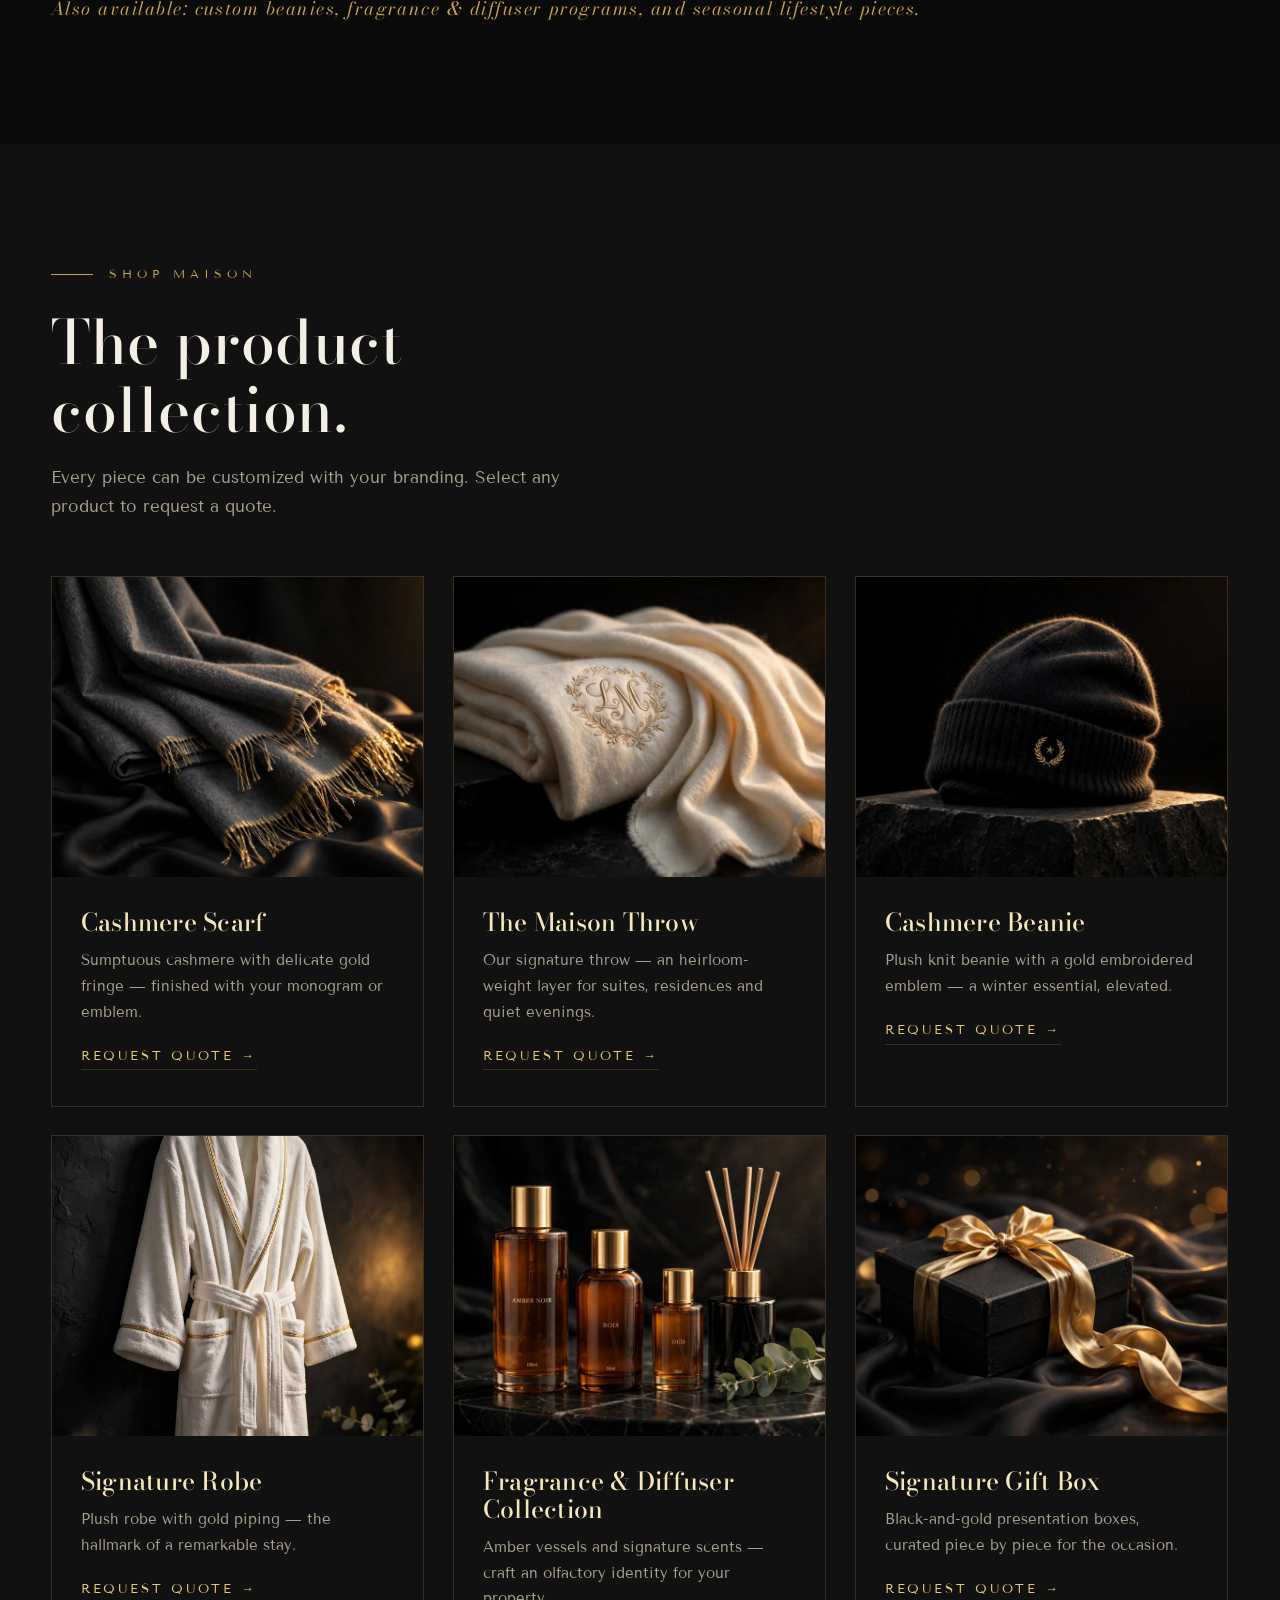
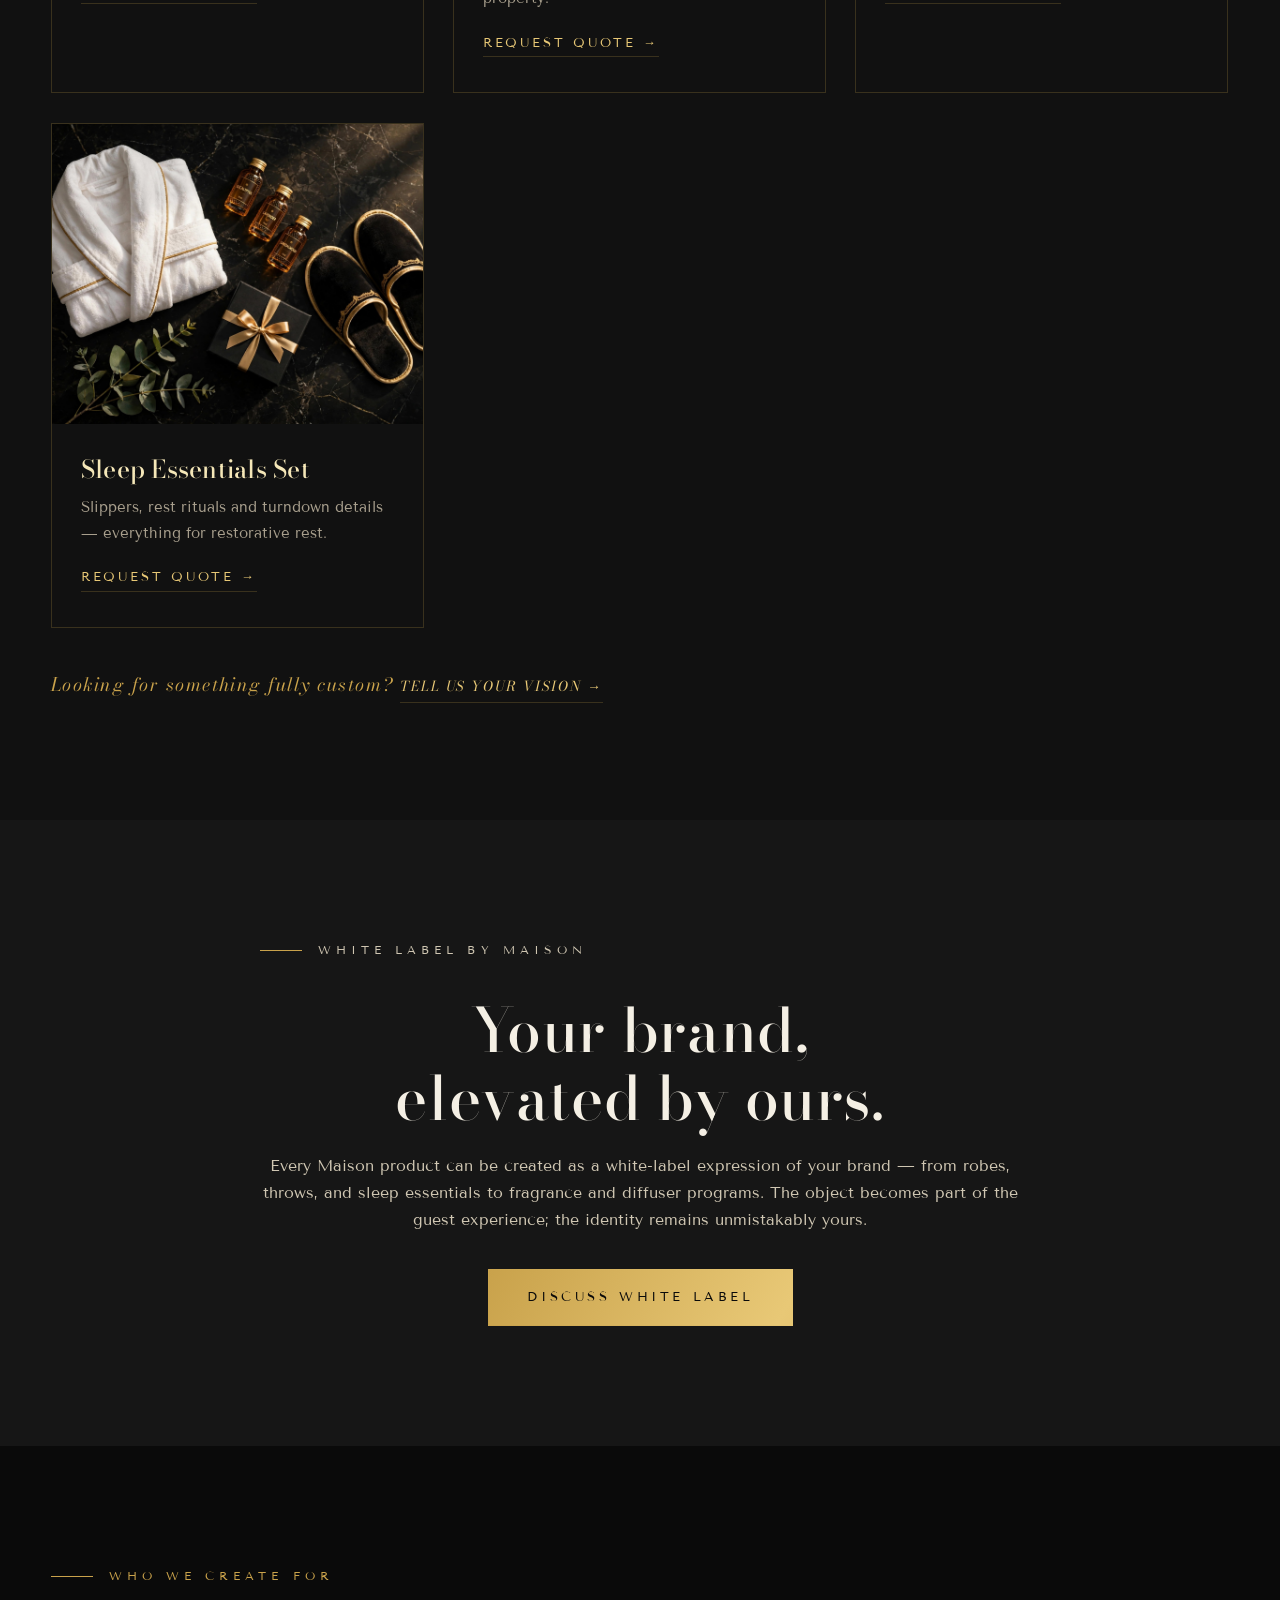
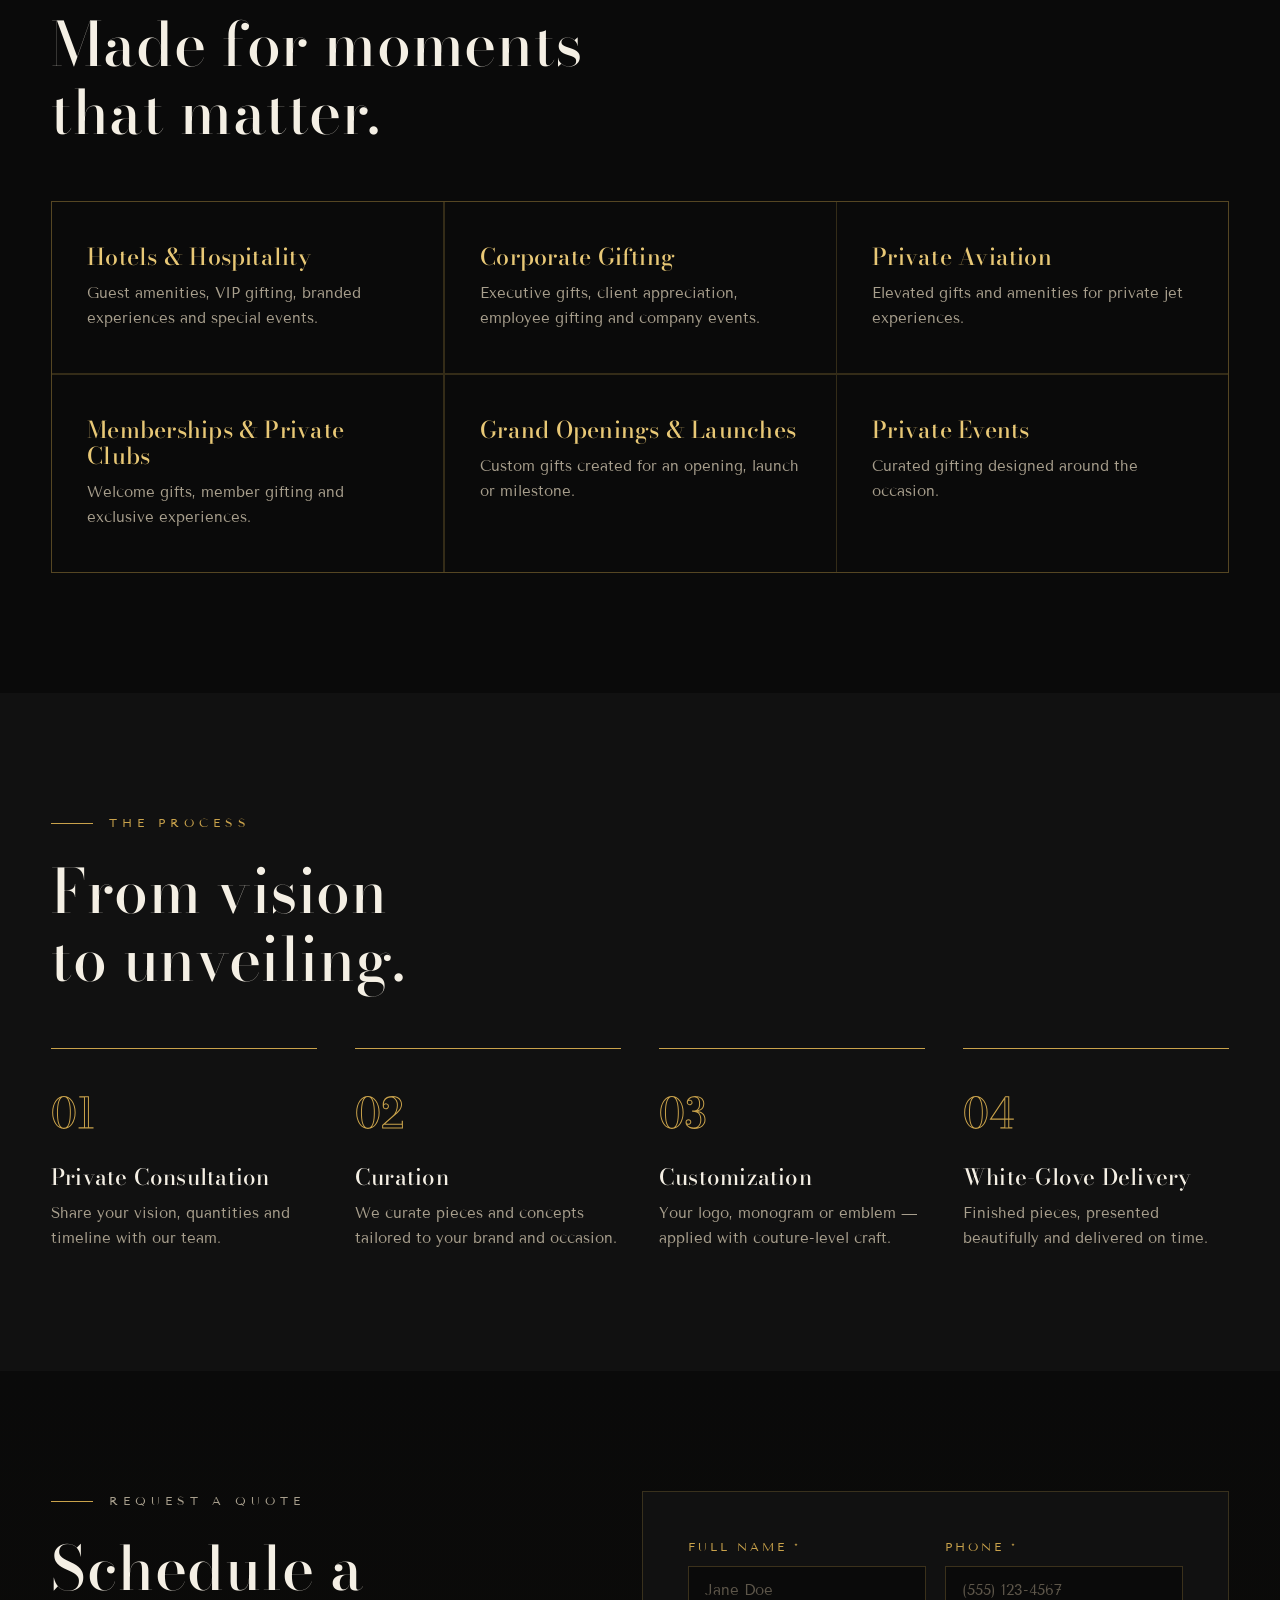
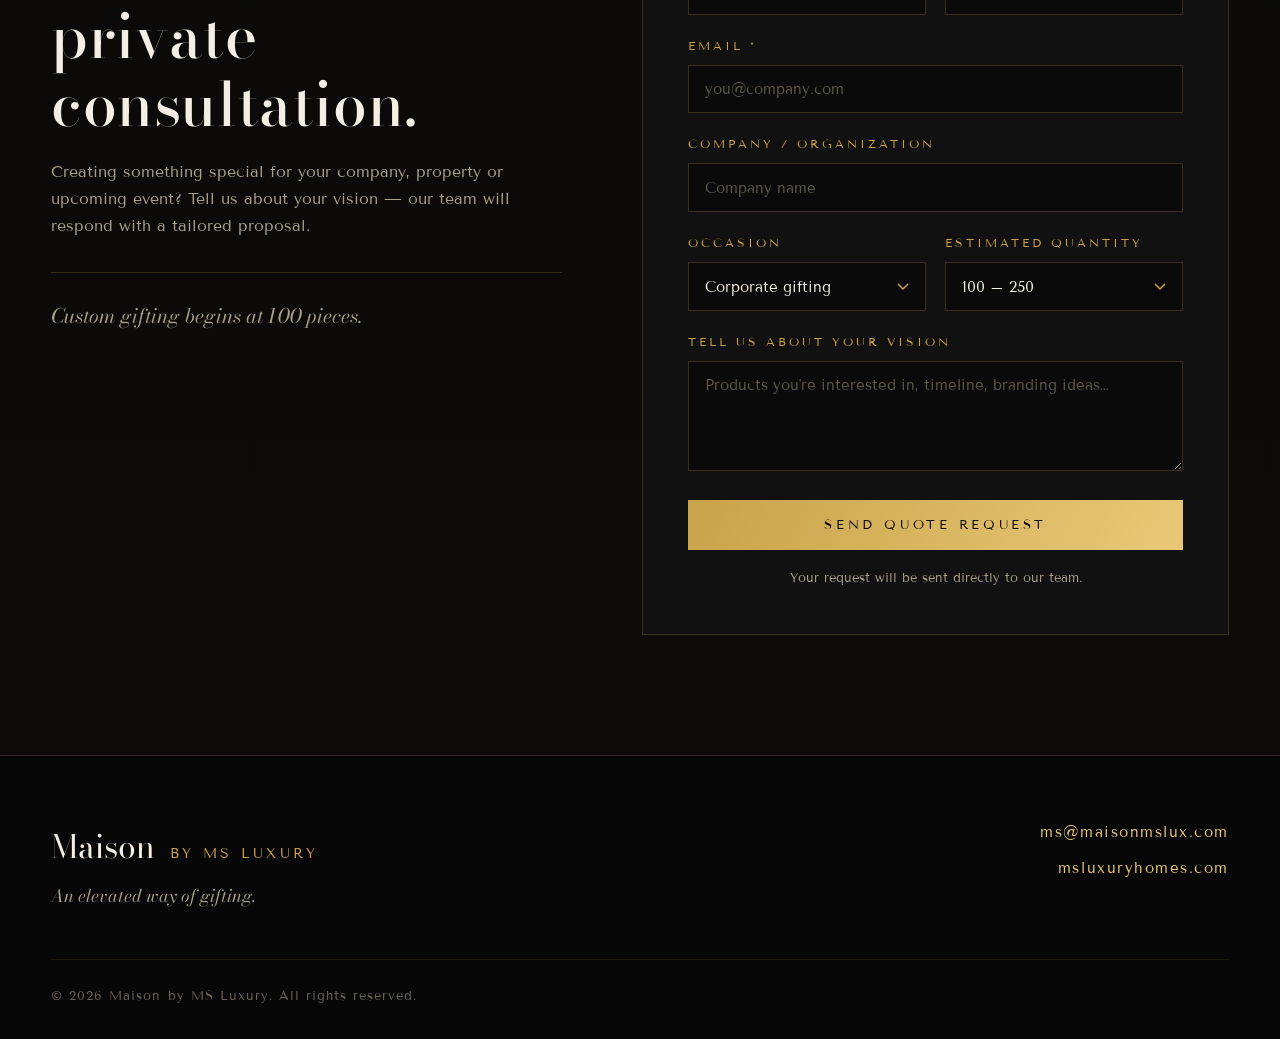
==== commit 7950449a: "Add files via upload" ====
--- a/index.html
+++ b/index.html
@@ -7,7 +7,7 @@
   <meta name="description" content="Maison by MS Luxury creates elevated, bespoke gifting experiences for hotels, corporations, private aviation, memberships and private events." />
   <link rel="preconnect" href="https://fonts.googleapis.com" />
   <link rel="preconnect" href="https://fonts.gstatic.com" crossorigin />
-  <link href="https://fonts.googleapis.com/css2?family=Cormorant+Garamond:ital,wght@0,300;0,400;0,500;0,600;1,400;1,500&family=Jost:wght@200;300;400;500&display=swap" rel="stylesheet" />
+  <link href="https://fonts.googleapis.com/css2?family=Bodoni+Moda:ital,opsz,wght@0,6..96,400;0,6..96,500;0,6..96,600;1,6..96,400;1,6..96,500&family=Tenor+Sans&display=swap" rel="stylesheet" />
   <link rel="stylesheet" href="styles.css" />
 </head>
 <body>
@@ -23,6 +23,7 @@
     <a href="#top" class="nav-brand">Maison <span>by MS Luxury</span></a>
     <nav class="nav-links">
       <a href="#maison">The Maison</a>
+      <a href="#shop">Shop</a>
       <a href="#collections">Collections</a>
       <a href="#clientele">Clientele</a>
       <a href="#process">Process</a>
@@ -34,6 +35,7 @@
   </header>
   <div class="mobile-menu" id="mobileMenu">
     <a href="#maison">The Maison</a>
+    <a href="#shop">Shop</a>
     <a href="#collections">Collections</a>
     <a href="#clientele">Clientele</a>
     <a href="#process">Process</a>
@@ -138,6 +140,74 @@
     </div>
   </section>
 
+  <!-- Shop -->
+  <section class="shop" id="shop">
+    <div class="container">
+      <p class="eyebrow reveal">Shop Maison</p>
+      <h2 class="reveal">The product<br />collection.</h2>
+      <p class="section-sub reveal">Every piece can be customized with your branding. Select any product to request a quote.</p>
+      <div class="shop-grid">
+        <article class="card product-card reveal">
+          <div class="card-img"><img src="assets/scarf.jpg" alt="Maison cashmere scarf with gold fringe" loading="lazy" /></div>
+          <div class="card-body">
+            <h3>Cashmere Scarf</h3>
+            <p>Sumptuous cashmere with delicate gold fringe — finished with your monogram or emblem.</p>
+            <button class="product-cta" data-product="Cashmere Scarf">Request Quote →</button>
+          </div>
+        </article>
+        <article class="card product-card reveal" data-delay="80">
+          <div class="card-img"><img src="assets/throw.jpg" alt="The Maison cashmere throw" loading="lazy" /></div>
+          <div class="card-body">
+            <h3>The Maison Throw</h3>
+            <p>Our signature throw — an heirloom-weight layer for suites, residences and quiet evenings.</p>
+            <button class="product-cta" data-product="The Maison Throw">Request Quote →</button>
+          </div>
+        </article>
+        <article class="card product-card reveal" data-delay="160">
+          <div class="card-img"><img src="assets/beanie.jpg" alt="Maison cashmere beanie with gold emblem" loading="lazy" /></div>
+          <div class="card-body">
+            <h3>Cashmere Beanie</h3>
+            <p>Plush knit beanie with a gold embroidered emblem — a winter essential, elevated.</p>
+            <button class="product-cta" data-product="Cashmere Beanie">Request Quote →</button>
+          </div>
+        </article>
+        <article class="card product-card reveal" data-delay="240">
+          <div class="card-img"><img src="assets/robe.jpg" alt="Maison signature robe with gold piping" loading="lazy" /></div>
+          <div class="card-body">
+            <h3>Signature Robe</h3>
+            <p>Plush robe with gold piping — the hallmark of a remarkable stay.</p>
+            <button class="product-cta" data-product="Signature Robe">Request Quote →</button>
+          </div>
+        </article>
+        <article class="card product-card reveal">
+          <div class="card-img"><img src="assets/fragrance.jpg" alt="Maison fragrance and diffuser collection" loading="lazy" /></div>
+          <div class="card-body">
+            <h3>Fragrance &amp; Diffuser Collection</h3>
+            <p>Amber vessels and signature scents — craft an olfactory identity for your property.</p>
+            <button class="product-cta" data-product="Fragrance & Diffuser Collection">Request Quote →</button>
+          </div>
+        </article>
+        <article class="card product-card reveal" data-delay="80">
+          <div class="card-img"><img src="assets/hero.jpg" alt="Maison signature gift box" loading="lazy" /></div>
+          <div class="card-body">
+            <h3>Signature Gift Box</h3>
+            <p>Black-and-gold presentation boxes, curated piece by piece for the occasion.</p>
+            <button class="product-cta" data-product="Signature Gift Box">Request Quote →</button>
+          </div>
+        </article>
+        <article class="card product-card reveal" data-delay="160">
+          <div class="card-img"><img src="assets/amenities.jpg" alt="Maison sleep essentials set" loading="lazy" /></div>
+          <div class="card-body">
+            <h3>Sleep Essentials Set</h3>
+            <p>Slippers, rest rituals and turndown details — everything for restorative rest.</p>
+            <button class="product-cta" data-product="Sleep Essentials Set">Request Quote →</button>
+          </div>
+        </article>
+      </div>
+      <p class="collections-note reveal">Looking for something fully custom? <a href="#quote" class="link-gold">Tell us your vision →</a></p>
+    </div>
+  </section>
+
   <!-- White label -->
   <section class="whitelabel">
     <div class="whitelabel-bg"></div>
@@ -248,7 +318,7 @@
         <p class="footer-tag">An elevated way of gifting.</p>
       </div>
       <div class="footer-contact">
-        <a href="mailto:shop@maisonmslux.com">shop@maisonmslux.com</a>
+        <a href="mailto:ms@maisonmslux.com">ms@maisonmslux.com</a>
         <a href="https://www.msluxuryhomes.com" target="_blank" rel="noopener">msluxuryhomes.com</a>
       </div>
     </div>
--- a/styles.css
+++ b/styles.css
@@ -9,8 +9,8 @@
   --ivory: #f4efe4;
   --muted: #a89f8d;
   --line: rgba(201, 162, 75, 0.22);
-  --serif: 'Cormorant Garamond', Georgia, serif;
-  --sans: 'Jost', 'Helvetica Neue', sans-serif;
+  --serif: 'Bodoni Moda', 'Didot', Georgia, serif;
+  --sans: 'Tenor Sans', 'Helvetica Neue', sans-serif;
   --ease: cubic-bezier(0.22, 1, 0.36, 1);
 }
 
@@ -199,6 +199,21 @@
 .card-body p { color: var(--muted); font-size: 0.95rem; }
 .collections-note { margin-top: 2.6rem; color: var(--gold); letter-spacing: 0.08em; font-size: 0.95rem; font-style: italic; font-family: var(--serif); font-size: 1.15rem; }
 
+/* ---------- Shop ---------- */
+.shop { background: var(--black-2); }
+.shop-grid { display: grid; grid-template-columns: repeat(3, 1fr); gap: 1.8rem; margin-top: 3.4rem; }
+.product-card .card-body { display: flex; flex-direction: column; }
+.product-card .card-body p { flex: 1; }
+.product-cta {
+  margin-top: 1.4rem; align-self: flex-start;
+  background: none; border: none; cursor: pointer;
+  color: var(--gold-light); font-family: var(--sans); font-size: 0.8rem;
+  letter-spacing: 0.22em; text-transform: uppercase; padding: 0 0 0.35rem;
+  border-bottom: 1px solid var(--line);
+  transition: color 0.3s, border-color 0.3s, transform 0.3s var(--ease);
+}
+.product-cta:hover { color: var(--gold-pale); border-color: var(--gold); transform: translateX(4px); }
+
 /* ---------- White label ---------- */
 .whitelabel { background: var(--black-3); overflow: hidden; }
 .whitelabel-bg {
@@ -281,14 +296,14 @@
   .mobile-menu a:not(.btn) { color: var(--ivory); text-decoration: none; font-family: var(--serif); font-size: 1.8rem; }
   .maison-grid, .quote-grid { grid-template-columns: 1fr; gap: 3rem; }
   .quote-copy { position: static; }
-  .cards-grid, .clientele-grid { grid-template-columns: 1fr 1fr; }
+  .cards-grid, .shop-grid, .clientele-grid { grid-template-columns: 1fr 1fr; }
   .process-grid { grid-template-columns: 1fr 1fr; }
   .pillars-grid { grid-template-columns: 1fr; }
   .maison-media img { height: 420px; }
   section { padding: 5rem 0; }
 }
 @media (max-width: 600px) {
-  .cards-grid, .clientele-grid, .process-grid, .field-row { grid-template-columns: 1fr; }
+  .cards-grid, .shop-grid, .clientele-grid, .process-grid, .field-row { grid-template-columns: 1fr; }
   .quote-form { padding: 1.8rem; }
   .footer-contact { text-align: left; }
 }
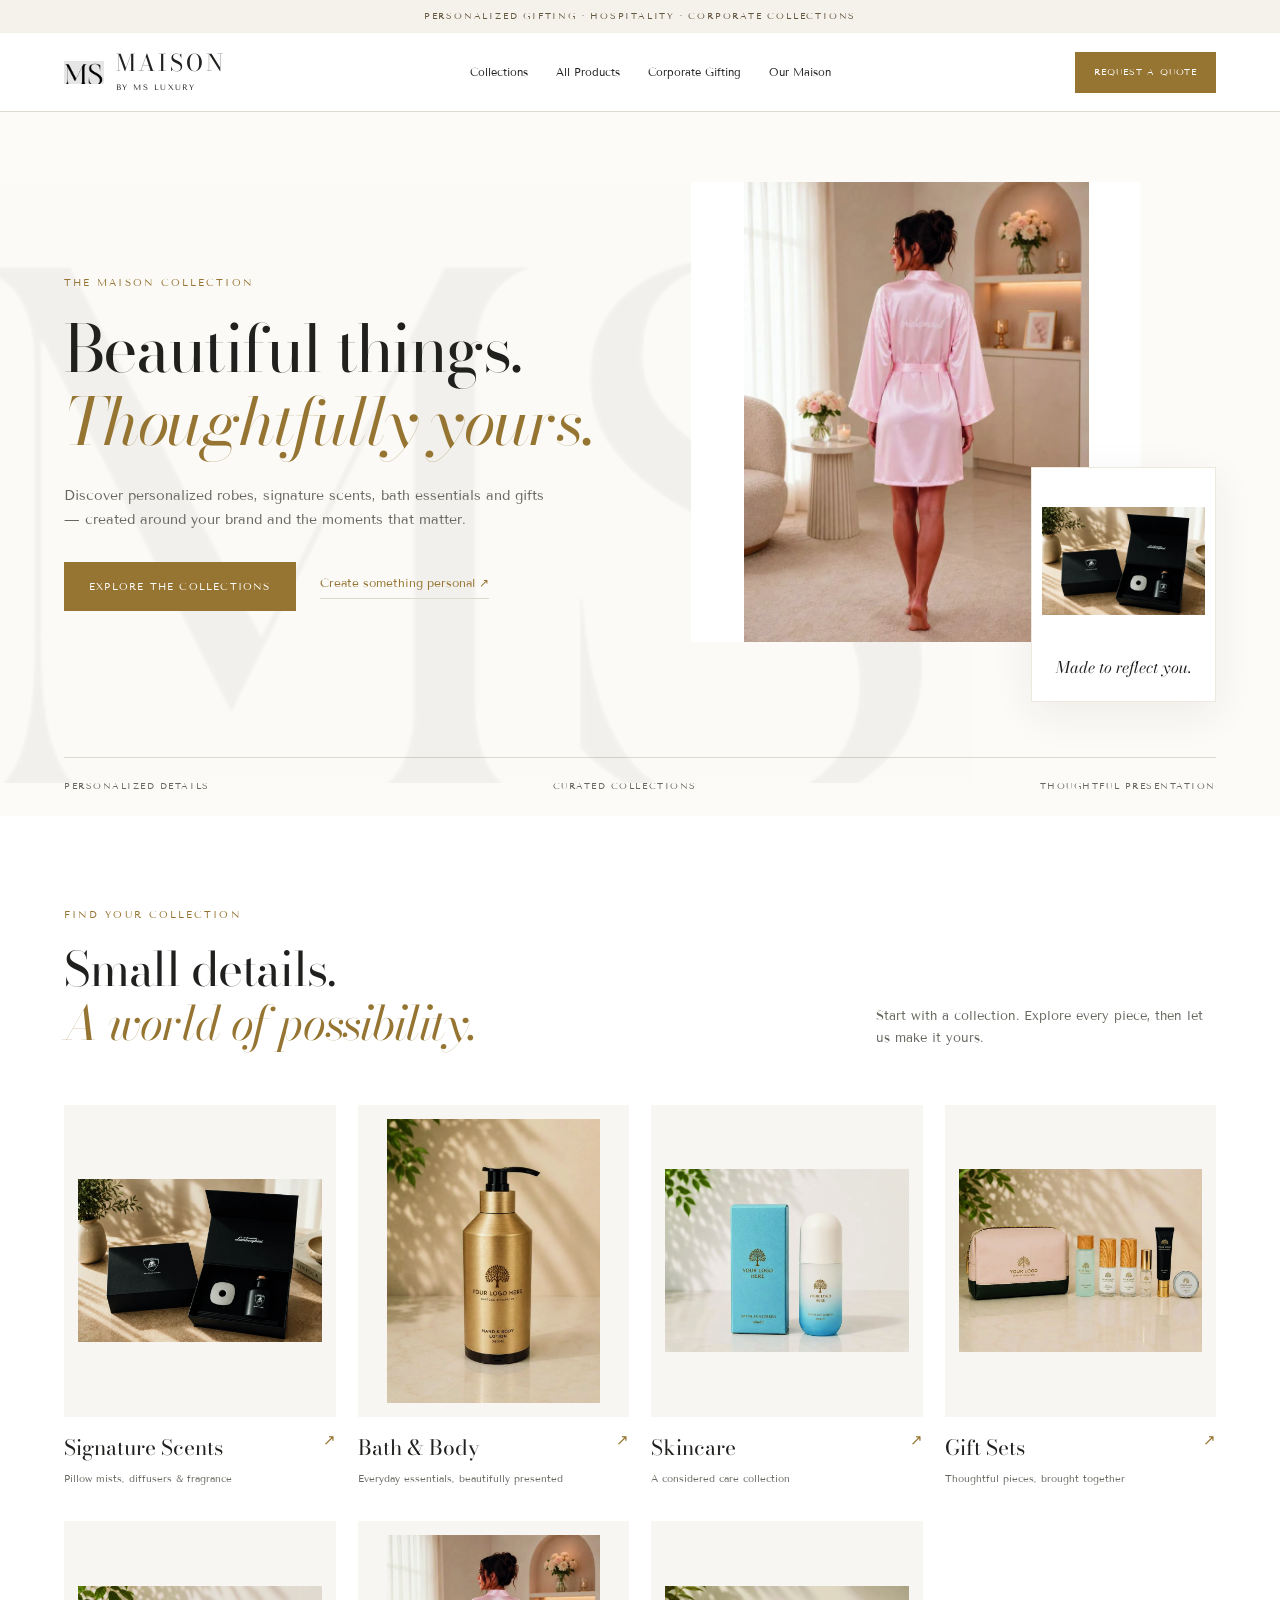
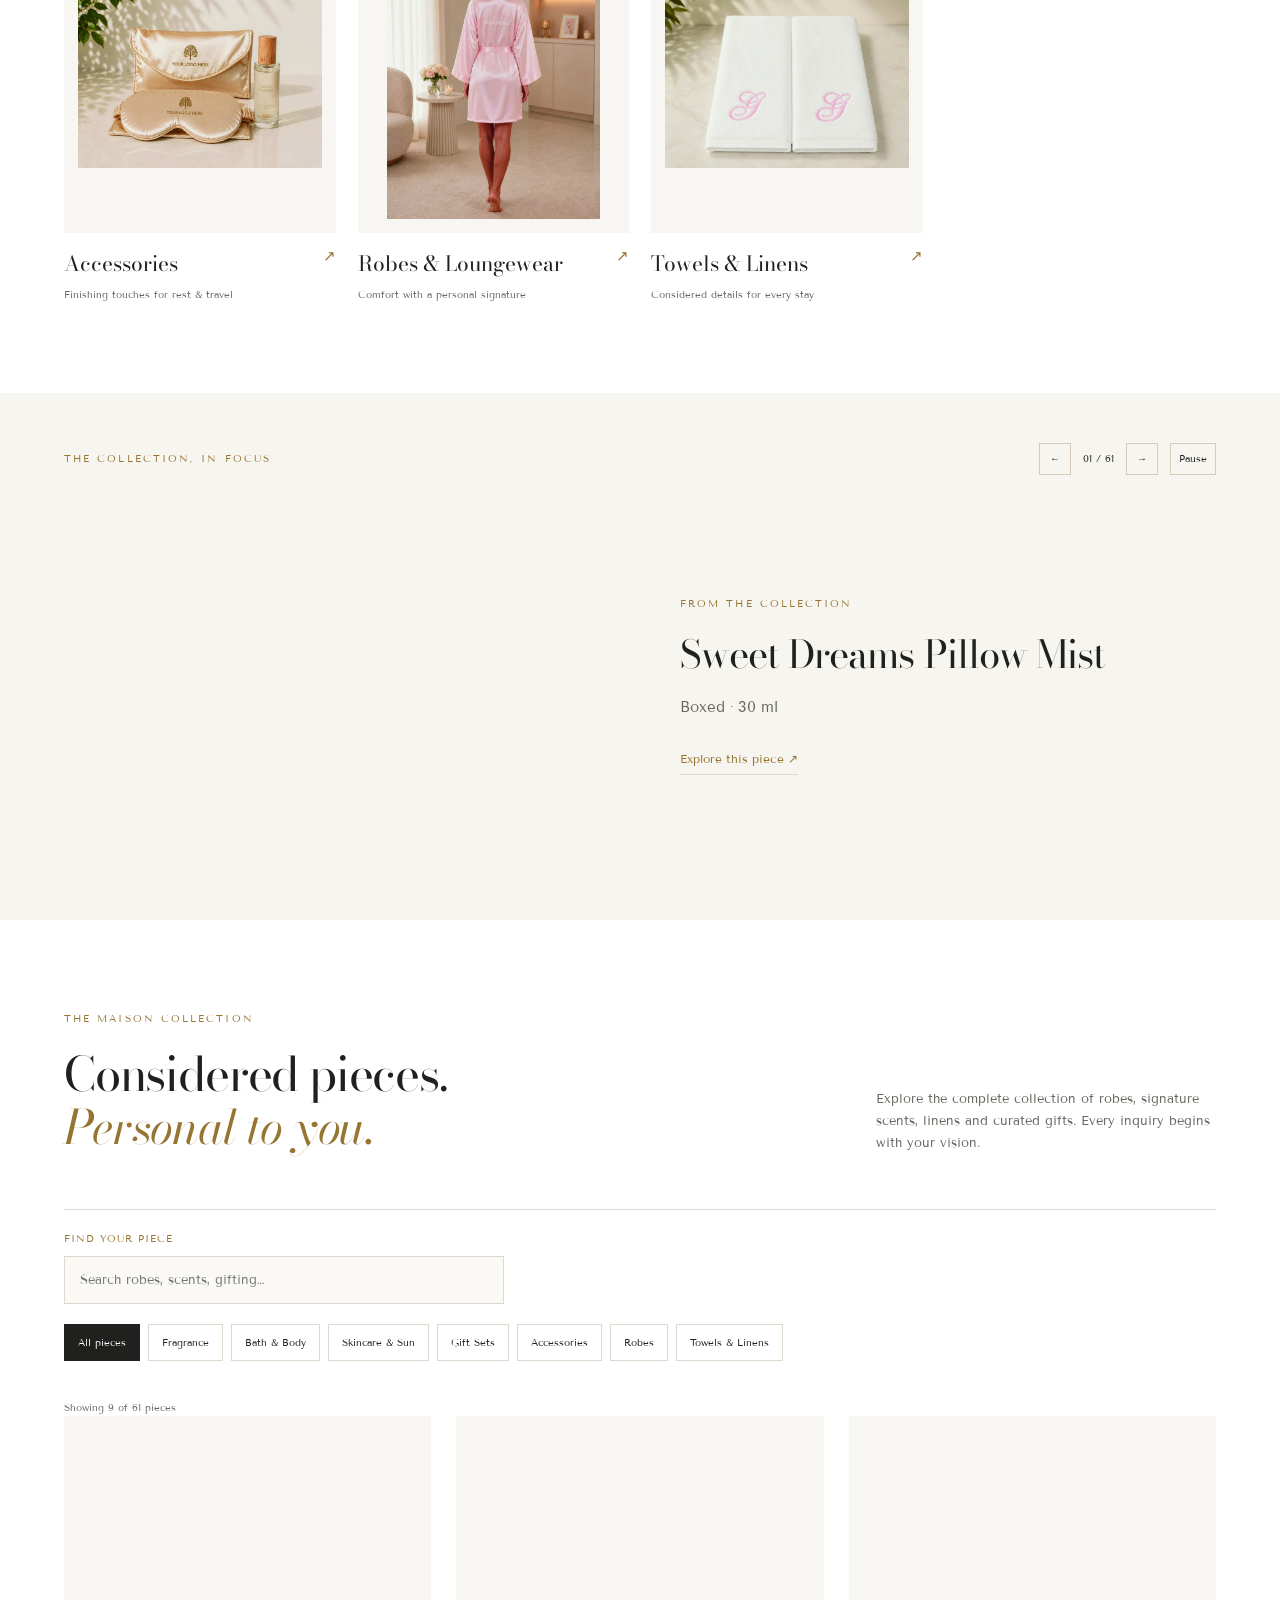
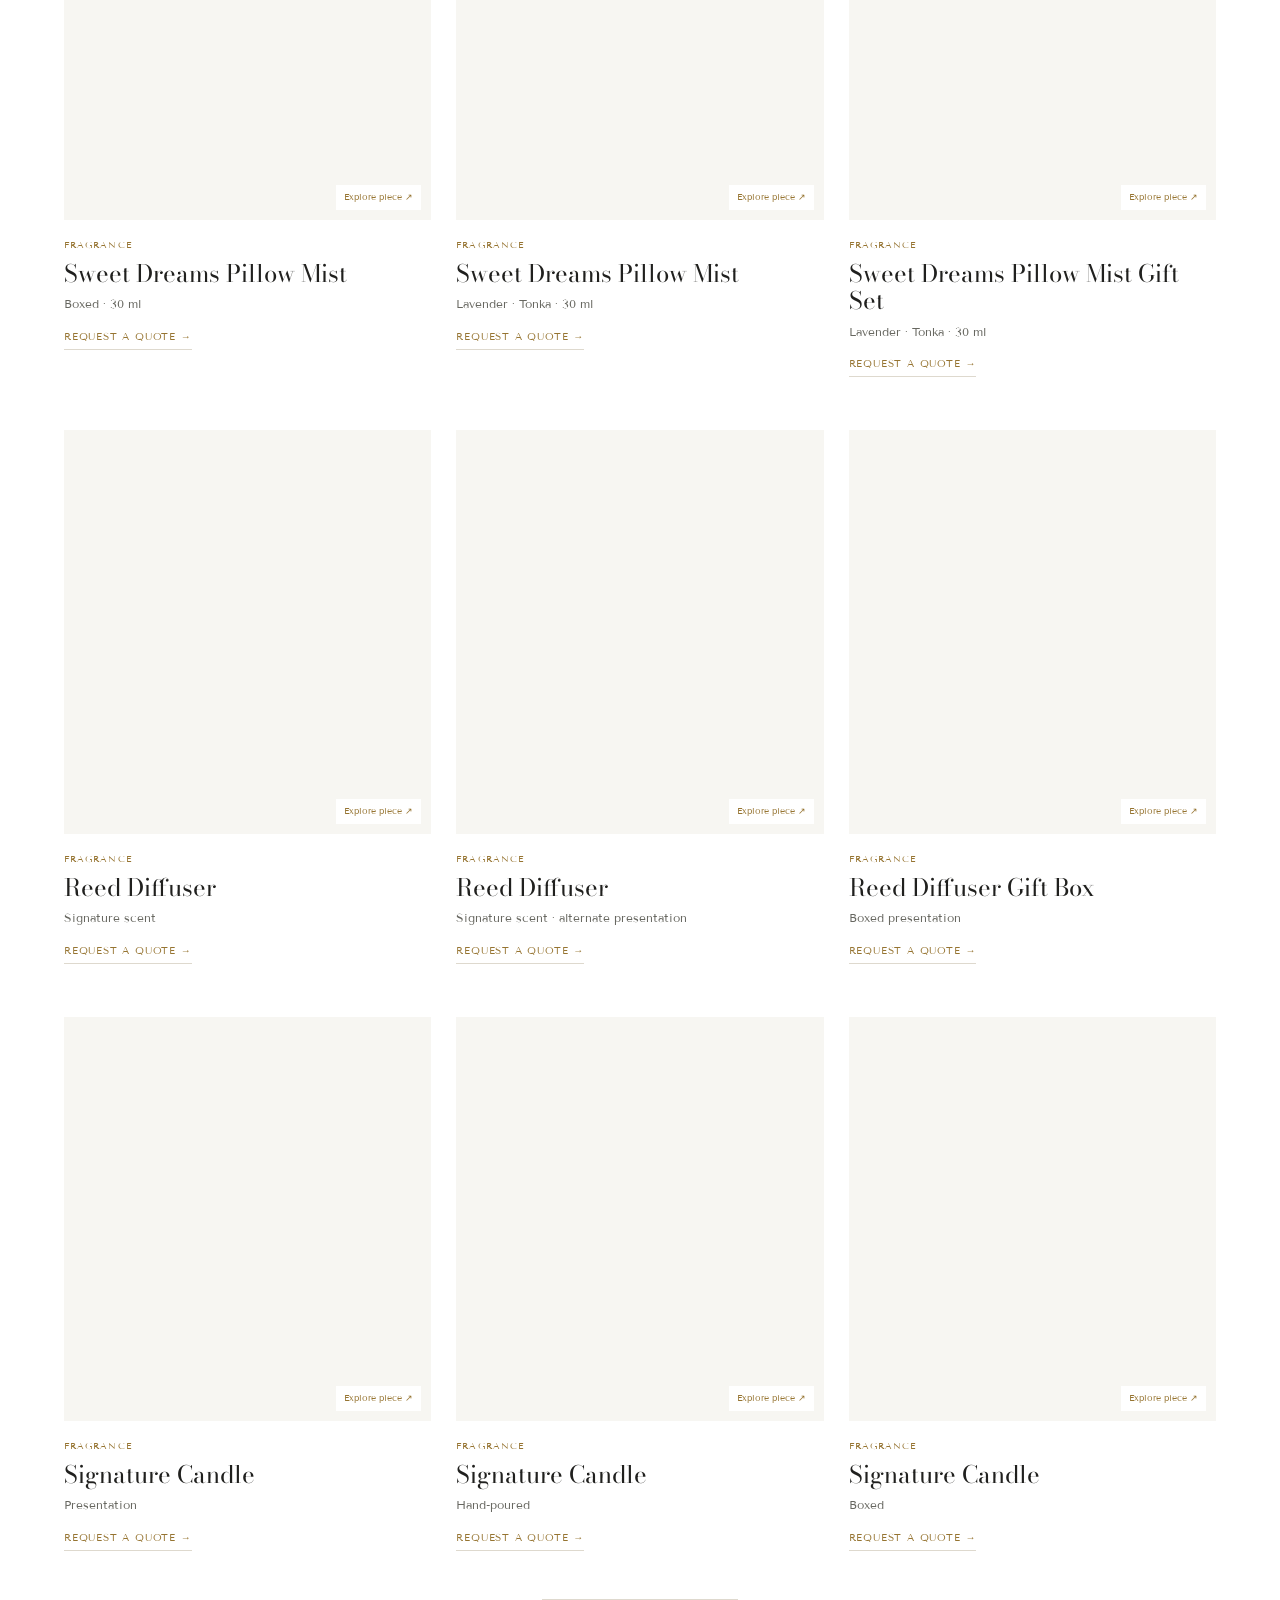
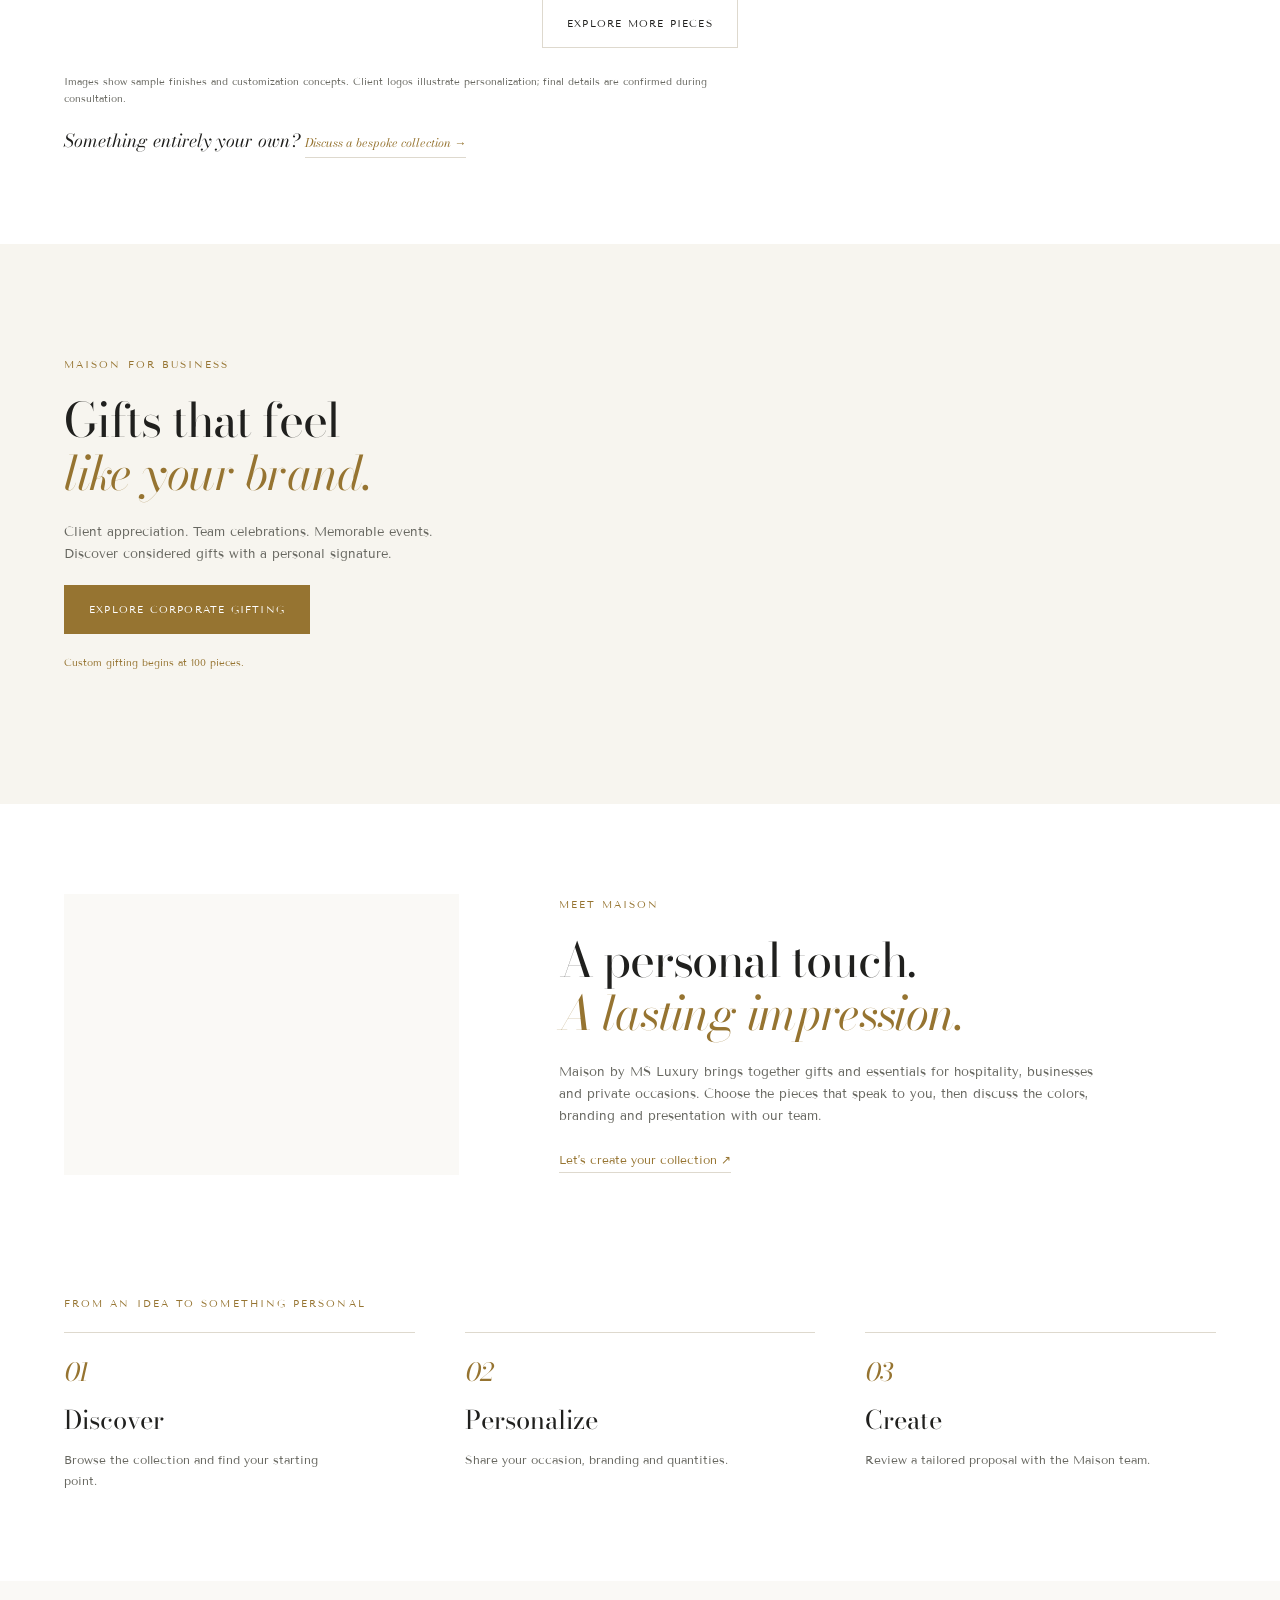
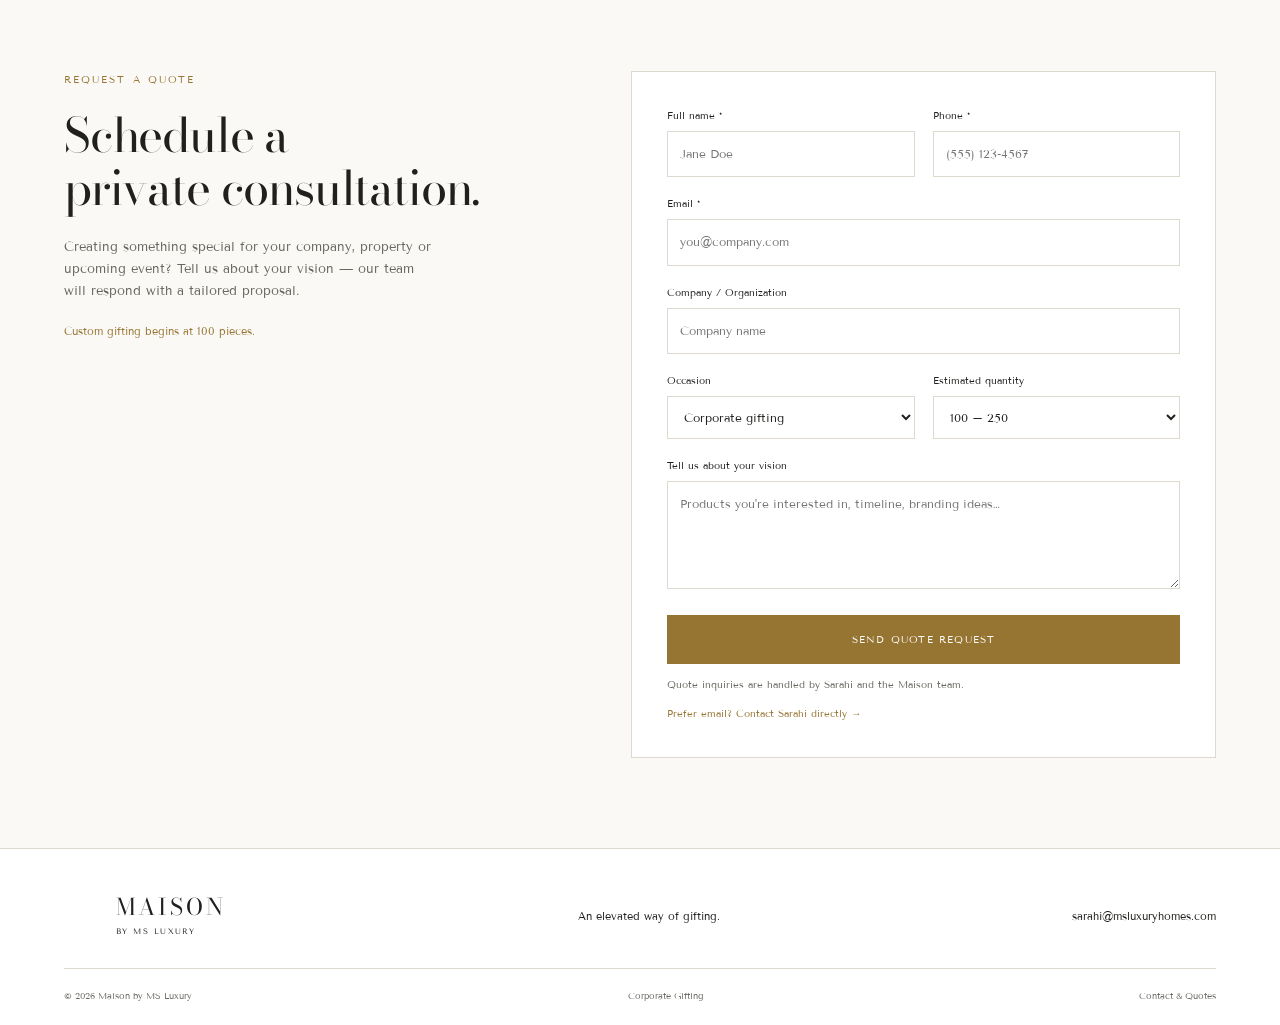
==== commit 4d5e1e18: "Add files via upload" ====
--- a/index.html
+++ b/index.html
@@ -8,249 +8,18 @@
   <link rel="preconnect" href="https://fonts.googleapis.com" />
   <link rel="preconnect" href="https://fonts.gstatic.com" crossorigin />
   <link href="https://fonts.googleapis.com/css2?family=Bodoni+Moda:ital,opsz,wght@0,6..96,400;0,6..96,500;0,6..96,600;1,6..96,400;1,6..96,500&family=Tenor+Sans&display=swap" rel="stylesheet" />
+  
+  <link rel="icon" sizes="32x32" href="assets/favicon-32.png" />
+  <link rel="apple-touch-icon" href="assets/apple-touch-icon.png" />
+  <meta name="theme-color" content="#ffffff" />
   <link rel="stylesheet" href="styles.css" />
 </head>
-<body>
-
-  <!-- Preloader -->
-  <div class="preloader" id="preloader">
-    <div class="preloader-mark">M</div>
-    <div class="preloader-line"><span></span></div>
-  </div>
-
-  <!-- Navigation -->
-  <header class="nav" id="nav">
-    <a href="#top" class="nav-brand">Maison <span>by MS Luxury</span></a>
-    <nav class="nav-links">
-      <a href="#maison">The Maison</a>
-      <a href="#shop">Shop</a>
-      <a href="#collections">Collections</a>
-      <a href="#clientele">Clientele</a>
-      <a href="#process">Process</a>
-    </nav>
-    <a href="#quote" class="btn btn-gold btn-sm">Request a Quote</a>
-    <button class="nav-toggle" id="navToggle" aria-label="Open menu">
-      <span></span><span></span><span></span>
-    </button>
-  </header>
-  <div class="mobile-menu" id="mobileMenu">
-    <a href="#maison">The Maison</a>
-    <a href="#shop">Shop</a>
-    <a href="#collections">Collections</a>
-    <a href="#clientele">Clientele</a>
-    <a href="#process">Process</a>
-    <a href="#quote" class="btn btn-gold">Request a Quote</a>
-  </div>
-
-  <!-- Hero -->
-  <section class="hero" id="top">
-    <div class="hero-bg" id="heroBg"></div>
-    <div class="hero-veil"></div>
-    <div class="hero-inner">
-      <p class="eyebrow reveal-hero">Maison by MS Luxury</p>
-      <h1 class="hero-title">
-        <span class="line"><span>An Elevated</span></span>
-        <span class="line"><span>Way of <em>Gifting</em></span></span>
-      </h1>
-      <p class="hero-sub reveal-hero">Thoughtfully curated. Beautifully personalized. Uniquely yours.<br />From exceptional hotel stays to private celebrations — gifting experiences designed to leave a lasting impression.</p>
-      <div class="hero-ctas reveal-hero">
-        <a href="#quote" class="btn btn-gold">Request a Quote</a>
-        <a href="#maison" class="btn btn-ghost">Discover the Maison</a>
-      </div>
-    </div>
-    <div class="scroll-hint"><span></span></div>
-  </section>
-
-  <!-- Marquee -->
-  <div class="marquee" aria-hidden="true">
-    <div class="marquee-track">
-      <span>Bespoke Gifting</span><i>◆</i><span>Private Label</span><i>◆</i><span>Hotels &amp; Hospitality</span><i>◆</i><span>Corporate Gifting</span><i>◆</i><span>Private Aviation</span><i>◆</i><span>Memberships</span><i>◆</i>
-      <span>Bespoke Gifting</span><i>◆</i><span>Private Label</span><i>◆</i><span>Hotels &amp; Hospitality</span><i>◆</i><span>Corporate Gifting</span><i>◆</i><span>Private Aviation</span><i>◆</i><span>Memberships</span><i>◆</i>
-    </div>
-  </div>
-
-  <!-- Pillars -->
-  <section class="pillars">
-    <div class="container pillars-grid">
-      <div class="pillar reveal">
-        <span class="pillar-num">01</span>
-        <h3>Considered</h3>
-        <p>Every detail has a purpose.</p>
-      </div>
-      <div class="pillar reveal" data-delay="120">
-        <span class="pillar-num">02</span>
-        <h3>Bespoke</h3>
-        <p>Signature details for every property.</p>
-      </div>
-      <div class="pillar reveal" data-delay="240">
-        <span class="pillar-num">03</span>
-        <h3>Enduring</h3>
-        <p>Quiet quality beyond seasons.</p>
-      </div>
-    </div>
-  </section>
-
-  <!-- The Maison / Hospitality blend -->
-  <section class="maison" id="maison">
-    <div class="container maison-grid">
-      <div class="maison-media reveal">
-        <img src="assets/suite.jpg" alt="Luxury hotel suite styled with Maison pieces" loading="lazy" />
-        <div class="maison-media-frame"></div>
-      </div>
-      <div class="maison-copy">
-        <p class="eyebrow reveal">The World of Maison</p>
-        <h2 class="reveal">Considered luxury,<br />wherever life takes you.</h2>
-        <p class="reveal">Maison translates the feeling of an exceptional stay into elevated essentials for hotels, branded residences, spas, and the homes of discerning travelers. Every detail is designed around arrival, comfort, rest — and a lasting sense of place.</p>
-        <p class="reveal">From restorative spa rituals and private residences to life at sea and in the air, Maison creates tactile, sensorial details that bring comfort, atmosphere, and belonging to every destination.</p>
-        <a href="#quote" class="link-gold reveal">Begin your consultation →</a>
-      </div>
-    </div>
-  </section>
-
-  <!-- Collections -->
-  <section class="collections" id="collections">
-    <div class="container">
-      <p class="eyebrow reveal">The Collections</p>
-      <h2 class="reveal">Curated pieces,<br />made unmistakably yours.</h2>
-      <p class="section-sub reveal">Refined lifestyle pieces — customized with your brand, your story, your occasion.</p>
-      <div class="cards-grid">
-        <article class="card reveal">
-          <div class="card-img"><img src="assets/throw.jpg" alt="Cashmere throw with gold monogram embroidery" loading="lazy" /></div>
-          <div class="card-body">
-            <h3>Cashmere Scarves &amp; Wraps</h3>
-            <p>Sumptuous cashmere, finished with your monogram or emblem in gold thread.</p>
-          </div>
-        </article>
-        <article class="card reveal" data-delay="120">
-          <div class="card-img"><img src="assets/amenities.jpg" alt="Curated Maison amenity collection" loading="lazy" /></div>
-          <div class="card-body">
-            <h3>Robes &amp; Sleep Essentials</h3>
-            <p>Plush robes, slippers and rest rituals — the signature of a remarkable stay.</p>
-          </div>
-        </article>
-        <article class="card reveal" data-delay="240">
-          <div class="card-img"><img src="assets/hero.jpg" alt="Maison signature gift box with gold ribbon" loading="lazy" /></div>
-          <div class="card-body">
-            <h3>Signature Gift Boxes</h3>
-            <p>Black-and-gold presentation boxes, curated piece by piece for the occasion.</p>
-          </div>
-        </article>
-      </div>
-      <p class="collections-note reveal">Also available: custom beanies, fragrance &amp; diffuser programs, and seasonal lifestyle pieces.</p>
-    </div>
-  </section>
-
-  <!-- Shop -->
-  <section class="shop" id="shop">
-    <div class="container">
-      <p class="eyebrow reveal">Shop Maison</p>
-      <h2 class="reveal">The product<br />collection.</h2>
-      <p class="section-sub reveal">Every piece can be customized with your branding. Select any product to request a quote.</p>
-      <div class="shop-grid">
-        <article class="card product-card reveal">
-          <div class="card-img"><img src="assets/scarf.jpg" alt="Maison cashmere scarf with gold fringe" loading="lazy" /></div>
-          <div class="card-body">
-            <h3>Cashmere Scarf</h3>
-            <p>Sumptuous cashmere with delicate gold fringe — finished with your monogram or emblem.</p>
-            <button class="product-cta" data-product="Cashmere Scarf">Request Quote →</button>
-          </div>
-        </article>
-        <article class="card product-card reveal" data-delay="80">
-          <div class="card-img"><img src="assets/throw.jpg" alt="The Maison cashmere throw" loading="lazy" /></div>
-          <div class="card-body">
-            <h3>The Maison Throw</h3>
-            <p>Our signature throw — an heirloom-weight layer for suites, residences and quiet evenings.</p>
-            <button class="product-cta" data-product="The Maison Throw">Request Quote →</button>
-          </div>
-        </article>
-        <article class="card product-card reveal" data-delay="160">
-          <div class="card-img"><img src="assets/beanie.jpg" alt="Maison cashmere beanie with gold emblem" loading="lazy" /></div>
-          <div class="card-body">
-            <h3>Cashmere Beanie</h3>
-            <p>Plush knit beanie with a gold embroidered emblem — a winter essential, elevated.</p>
-            <button class="product-cta" data-product="Cashmere Beanie">Request Quote →</button>
-          </div>
-        </article>
-        <article class="card product-card reveal" data-delay="240">
-          <div class="card-img"><img src="assets/robe.jpg" alt="Maison signature robe with gold piping" loading="lazy" /></div>
-          <div class="card-body">
-            <h3>Signature Robe</h3>
-            <p>Plush robe with gold piping — the hallmark of a remarkable stay.</p>
-            <button class="product-cta" data-product="Signature Robe">Request Quote →</button>
-          </div>
-        </article>
-        <article class="card product-card reveal">
-          <div class="card-img"><img src="assets/fragrance.jpg" alt="Maison fragrance and diffuser collection" loading="lazy" /></div>
-          <div class="card-body">
-            <h3>Fragrance &amp; Diffuser Collection</h3>
-            <p>Amber vessels and signature scents — craft an olfactory identity for your property.</p>
-            <button class="product-cta" data-product="Fragrance & Diffuser Collection">Request Quote →</button>
-          </div>
-        </article>
-        <article class="card product-card reveal" data-delay="80">
-          <div class="card-img"><img src="assets/hero.jpg" alt="Maison signature gift box" loading="lazy" /></div>
-          <div class="card-body">
-            <h3>Signature Gift Box</h3>
-            <p>Black-and-gold presentation boxes, curated piece by piece for the occasion.</p>
-            <button class="product-cta" data-product="Signature Gift Box">Request Quote →</button>
-          </div>
-        </article>
-        <article class="card product-card reveal" data-delay="160">
-          <div class="card-img"><img src="assets/amenities.jpg" alt="Maison sleep essentials set" loading="lazy" /></div>
-          <div class="card-body">
-            <h3>Sleep Essentials Set</h3>
-            <p>Slippers, rest rituals and turndown details — everything for restorative rest.</p>
-            <button class="product-cta" data-product="Sleep Essentials Set">Request Quote →</button>
-          </div>
-        </article>
-      </div>
-      <p class="collections-note reveal">Looking for something fully custom? <a href="#quote" class="link-gold">Tell us your vision →</a></p>
-    </div>
-  </section>
-
-  <!-- White label -->
-  <section class="whitelabel">
-    <div class="whitelabel-bg"></div>
-    <div class="container whitelabel-inner">
-      <p class="eyebrow reveal">White Label by Maison</p>
-      <h2 class="reveal">Your brand,<br />elevated by ours.</h2>
-      <p class="reveal">Every Maison product can be created as a white-label expression of your brand — from robes, throws, and sleep essentials to fragrance and diffuser programs. The object becomes part of the guest experience; the identity remains unmistakably yours.</p>
-      <a href="#quote" class="btn btn-gold reveal">Discuss White Label</a>
-    </div>
-  </section>
-
-  <!-- Clientele -->
-  <section class="clientele" id="clientele">
-    <div class="container">
-      <p class="eyebrow reveal">Who We Create For</p>
-      <h2 class="reveal">Made for moments<br />that matter.</h2>
-      <div class="clientele-grid">
-        <div class="clientele-item reveal"><h3>Hotels &amp; Hospitality</h3><p>Guest amenities, VIP gifting, branded experiences and special events.</p></div>
-        <div class="clientele-item reveal" data-delay="80"><h3>Corporate Gifting</h3><p>Executive gifts, client appreciation, employee gifting and company events.</p></div>
-        <div class="clientele-item reveal" data-delay="160"><h3>Private Aviation</h3><p>Elevated gifts and amenities for private jet experiences.</p></div>
-        <div class="clientele-item reveal" data-delay="240"><h3>Memberships &amp; Private Clubs</h3><p>Welcome gifts, member gifting and exclusive experiences.</p></div>
-        <div class="clientele-item reveal" data-delay="320"><h3>Grand Openings &amp; Launches</h3><p>Custom gifts created for an opening, launch or milestone.</p></div>
-        <div class="clientele-item reveal" data-delay="400"><h3>Private Events</h3><p>Curated gifting designed around the occasion.</p></div>
-      </div>
-    </div>
-  </section>
-
-  <!-- Process -->
-  <section class="process" id="process">
-    <div class="container">
-      <p class="eyebrow reveal">The Process</p>
-      <h2 class="reveal">From vision<br />to unveiling.</h2>
-      <div class="process-grid">
-        <div class="step reveal"><span class="step-num">01</span><h3>Private Consultation</h3><p>Share your vision, quantities and timeline with our team.</p></div>
-        <div class="step reveal" data-delay="100"><span class="step-num">02</span><h3>Curation</h3><p>We curate pieces and concepts tailored to your brand and occasion.</p></div>
-        <div class="step reveal" data-delay="200"><span class="step-num">03</span><h3>Customization</h3><p>Your logo, monogram or emblem — applied with couture-level craft.</p></div>
-        <div class="step reveal" data-delay="300"><span class="step-num">04</span><h3>White-Glove Delivery</h3><p>Finished pieces, presented beautifully and delivered on time.</p></div>
-      </div>
-    </div>
-  </section>
-
-  <!-- Quote -->
-  <section class="quote" id="quote">
+<body><a class="skip-link" href="#collections">Skip to collections</a><div class="announcement">PERSONALIZED GIFTING · HOSPITALITY · CORPORATE COLLECTIONS</div><header class="nav" id="nav"><a class="nav-brand" href="index.html" aria-label="Maison by MS Luxury home"><img src="assets/catalog-mark.png" alt="MS Luxury"/><span>MAISON<small>BY MS LUXURY</small></span></a><nav class="nav-links"><a href="index.html#collections">Collections</a><a href="index.html#shop">All Products</a><a href="corporate-gifting.html">Corporate Gifting</a><a href="index.html#maison">Our Maison</a></nav><a href="index.html#quote" class="btn btn-gold btn-sm">Request a Quote</a><button class="nav-toggle" id="navToggle" aria-label="Open menu" aria-expanded="false" aria-controls="mobileMenu"><span></span><span></span></button></header><div class="mobile-menu" id="mobileMenu"><a href="index.html#collections">Collections</a><a href="index.html#shop">All Products</a><a href="corporate-gifting.html">Corporate Gifting</a><a href="index.html#maison">Our Maison</a><a href="index.html#quote" class="btn btn-gold">Request a Quote</a></div><main><section class="hero" id="top"><img class="hero-mark" src="assets/catalog-mark.png" alt="" aria-hidden="true"/><div class="container hero-inner"><div class="hero-copy"><p class="eyebrow">The Maison collection</p><h1>Beautiful things.<br/><em>Thoughtfully yours.</em></h1><p>Discover personalized robes, signature scents, bath essentials and gifts — created around your brand and the moments that matter.</p><div class="hero-ctas"><a href="#collections" class="btn btn-gold">Explore the collections</a><a href="#quote" class="link-gold">Create something personal ↗</a></div></div><div class="hero-products"><img class="hero-product-main" src="assets/catalog/p11-01.webp" alt="Satin robe from the Maison catalog"/><div class="hero-product-small"><img src="assets/catalog/p05-06.webp" alt="Reed diffuser gift box from the Maison catalog"/><span>Made to reflect you.</span></div></div></div><div class="container hero-bottom"><span>PERSONALIZED DETAILS</span><span>CURATED COLLECTIONS</span><span>THOUGHTFUL PRESENTATION</span></div></section><section id="collections" class="collections"><div class="container"><div class="section-heading"><div><p class="eyebrow">Find your collection</p><h2>Small details.<br/><em>A world of possibility.</em></h2></div><p class="section-sub">Start with a collection. Explore every piece, then let us make it yours.</p></div><div class="category-grid"><button class="category-card" type="button" data-category-link="fragrance"><div class="category-img"><img src="assets/catalog/p05-06.webp" alt="Reed Diffuser Gift Box" loading="lazy"/></div><span class="category-title">Signature Scents<span>↗</span></span><span class="category-caption">Pillow mists, diffusers & fragrance</span></button><button class="category-card" type="button" data-category-link="body"><div class="category-img"><img src="assets/catalog/p06-01.webp" alt="Hand &amp; Body Lotion" loading="lazy"/></div><span class="category-title">Bath & Body<span>↗</span></span><span class="category-caption">Everyday essentials, beautifully presented</span></button><button class="category-card" type="button" data-category-link="skincare"><div class="category-img"><img src="assets/catalog/p07-01.webp" alt="SPF 30 Sunscreen" loading="lazy"/></div><span class="category-title">Skincare<span>↗</span></span><span class="category-caption">A considered care collection</span></button><button class="category-card" type="button" data-category-link="gifting"><div class="category-img"><img src="assets/catalog/p08-02.webp" alt="Amenity Set" loading="lazy"/></div><span class="category-title">Gift Sets<span>↗</span></span><span class="category-caption">Thoughtful pieces, brought together</span></button><button class="category-card" type="button" data-category-link="accessories"><div class="category-img"><img src="assets/catalog/p09-03.webp" alt="Sweet Dreams Set" loading="lazy"/></div><span class="category-title">Accessories<span>↗</span></span><span class="category-caption">Finishing touches for rest & travel</span></button><button class="category-card" type="button" data-category-link="robes"><div class="category-img"><img src="assets/catalog/p11-01.webp" alt="Satin Robe" loading="lazy"/></div><span class="category-title">Robes & Loungewear<span>↗</span></span><span class="category-caption">Comfort with a personal signature</span></button><button class="category-card" type="button" data-category-link="linens"><div class="category-img"><img src="assets/catalog/p17-01.webp" alt="Monogram Towel Set" loading="lazy"/></div><span class="category-title">Towels & Linens<span>↗</span></span><span class="category-caption">Considered details for every stay</span></button></div></div></section><section class="featured" aria-label="Rotating product collection"><div class="container"><div class="featured-top"><p class="eyebrow">The collection, in focus</p><div class="slider-controls"><button type="button" id="slidePrev" aria-label="Previous product">←</button><span id="slideCount" aria-live="polite">01 / 61</span><button type="button" id="slideNext" aria-label="Next product">→</button><button type="button" id="slidePause" aria-label="Pause product rotation">Pause</button></div></div><div class="featured-stage"><article class="featured-slide" data-slide="0" ><div class="featured-image"><img src="assets/catalog/p05-01.webp" alt="Sweet Dreams Pillow Mist" /></div><div class="featured-copy"><p class="eyebrow">From the collection</p><h2>Sweet Dreams Pillow Mist</h2><p>Boxed · 30 ml</p><button class="link-gold" data-featured-preview="p5-1" type="button">Explore this piece ↗</button></div></article><article class="featured-slide" data-slide="1" hidden><div class="featured-image"><img src="assets/catalog/p05-02.webp" alt="Sweet Dreams Pillow Mist" loading="lazy"/></div><div class="featured-copy"><p class="eyebrow">From the collection</p><h2>Sweet Dreams Pillow Mist</h2><p>Lavender · Tonka · 30 ml</p><button class="link-gold" data-featured-preview="p5-2" type="button">Explore this piece ↗</button></div></article><article class="featured-slide" data-slide="2" hidden><div class="featured-image"><img src="assets/catalog/p05-03.webp" alt="Sweet Dreams Pillow Mist Gift Set" loading="lazy"/></div><div class="featured-copy"><p class="eyebrow">From the collection</p><h2>Sweet Dreams Pillow Mist Gift Set</h2><p>Lavender · Tonka · 30 ml</p><button class="link-gold" data-featured-preview="p5-3" type="button">Explore this piece ↗</button></div></article><article class="featured-slide" data-slide="3" hidden><div class="featured-image"><img src="assets/catalog/p05-04.webp" alt="Reed Diffuser" loading="lazy"/></div><div class="featured-copy"><p class="eyebrow">From the collection</p><h2>Reed Diffuser</h2><p>Signature scent</p><button class="link-gold" data-featured-preview="p5-4" type="button">Explore this piece ↗</button></div></article><article class="featured-slide" data-slide="4" hidden><div class="featured-image"><img src="assets/catalog/p05-05.webp" alt="Reed Diffuser" loading="lazy"/></div><div class="featured-copy"><p class="eyebrow">From the collection</p><h2>Reed Diffuser</h2><p>Signature scent · alternate presentation</p><button class="link-gold" data-featured-preview="p5-5" type="button">Explore this piece ↗</button></div></article><article class="featured-slide" data-slide="5" hidden><div class="featured-image"><img src="assets/catalog/p05-06.webp" alt="Reed Diffuser Gift Box" loading="lazy"/></div><div class="featured-copy"><p class="eyebrow">From the collection</p><h2>Reed Diffuser Gift Box</h2><p>Boxed presentation</p><button class="link-gold" data-featured-preview="p5-6" type="button">Explore this piece ↗</button></div></article><article class="featured-slide" data-slide="6" hidden><div class="featured-image"><img src="assets/catalog/p05-07.webp" alt="Signature Candle" loading="lazy"/></div><div class="featured-copy"><p class="eyebrow">From the collection</p><h2>Signature Candle</h2><p>Presentation</p><button class="link-gold" data-featured-preview="p5-7" type="button">Explore this piece ↗</button></div></article><article class="featured-slide" data-slide="7" hidden><div class="featured-image"><img src="assets/catalog/p05-08.webp" alt="Signature Candle" loading="lazy"/></div><div class="featured-copy"><p class="eyebrow">From the collection</p><h2>Signature Candle</h2><p>Hand-poured</p><button class="link-gold" data-featured-preview="p5-8" type="button">Explore this piece ↗</button></div></article><article class="featured-slide" data-slide="8" hidden><div class="featured-image"><img src="assets/catalog/p05-09.webp" alt="Signature Candle" loading="lazy"/></div><div class="featured-copy"><p class="eyebrow">From the collection</p><h2>Signature Candle</h2><p>Boxed</p><button class="link-gold" data-featured-preview="p5-9" type="button">Explore this piece ↗</button></div></article><article class="featured-slide" data-slide="9" hidden><div class="featured-image"><img src="assets/catalog/p06-01.webp" alt="Hand &amp; Body Lotion" loading="lazy"/></div><div class="featured-copy"><p class="eyebrow">From the collection</p><h2>Hand &amp; Body Lotion</h2><p>Gold · 380 ml</p><button class="link-gold" data-featured-preview="p6-1" type="button">Explore this piece ↗</button></div></article><article class="featured-slide" data-slide="10" hidden><div class="featured-image"><img src="assets/catalog/p06-02.webp" alt="Body Lotion" loading="lazy"/></div><div class="featured-copy"><p class="eyebrow">From the collection</p><h2>Body Lotion</h2><p>Lait Satiné · 350 ml</p><button class="link-gold" data-featured-preview="p6-2" type="button">Explore this piece ↗</button></div></article><article class="featured-slide" data-slide="11" hidden><div class="featured-image"><img src="assets/catalog/p06-03.webp" alt="Hand &amp; Body Wash" loading="lazy"/></div><div class="featured-copy"><p class="eyebrow">From the collection</p><h2>Hand &amp; Body Wash</h2><p>A Breath of Ocean · 350 ml</p><button class="link-gold" data-featured-preview="p6-3" type="button">Explore this piece ↗</button></div></article><article class="featured-slide" data-slide="12" hidden><div class="featured-image"><img src="assets/catalog/p06-04.webp" alt="Hand Wash" loading="lazy"/></div><div class="featured-copy"><p class="eyebrow">From the collection</p><h2>Hand Wash</h2><p>350 ml</p><button class="link-gold" data-featured-preview="p6-4" type="button">Explore this piece ↗</button></div></article><article class="featured-slide" data-slide="13" hidden><div class="featured-image"><img src="assets/catalog/p06-05.webp" alt="Tanning Oil" loading="lazy"/></div><div class="featured-copy"><p class="eyebrow">From the collection</p><h2>Tanning Oil</h2><p>Boxed · 60 ml</p><button class="link-gold" data-featured-preview="p6-5" type="button">Explore this piece ↗</button></div></article><article class="featured-slide" data-slide="14" hidden><div class="featured-image"><img src="assets/catalog/p06-06.webp" alt="Tanning Oil" loading="lazy"/></div><div class="featured-copy"><p class="eyebrow">From the collection</p><h2>Tanning Oil</h2><p>Alternate boxed presentation · 60 ml</p><button class="link-gold" data-featured-preview="p6-6" type="button">Explore this piece ↗</button></div></article><article class="featured-slide" data-slide="15" hidden><div class="featured-image"><img src="assets/catalog/p07-01.webp" alt="SPF 30 Sunscreen" loading="lazy"/></div><div class="featured-copy"><p class="eyebrow">From the collection</p><h2>SPF 30 Sunscreen</h2><p>Boxed · 60 ml</p><button class="link-gold" data-featured-preview="p7-1" type="button">Explore this piece ↗</button></div></article><article class="featured-slide" data-slide="16" hidden><div class="featured-image"><img src="assets/catalog/p07-02.webp" alt="Face Mist" loading="lazy"/></div><div class="featured-copy"><p class="eyebrow">From the collection</p><h2>Face Mist</h2><p>Boxed · 30 ml</p><button class="link-gold" data-featured-preview="p7-2" type="button">Explore this piece ↗</button></div></article><article class="featured-slide" data-slide="17" hidden><div class="featured-image"><img src="assets/catalog/p07-03.webp" alt="Hair Mist &amp; SPF 30 Sunscreen" loading="lazy"/></div><div class="featured-copy"><p class="eyebrow">From the collection</p><h2>Hair Mist &amp; SPF 30 Sunscreen</h2><p>Boxed · 50 ml</p><button class="link-gold" data-featured-preview="p7-3" type="button">Explore this piece ↗</button></div></article><article class="featured-slide" data-slide="18" hidden><div class="featured-image"><img src="assets/catalog/p08-01.webp" alt="Amenity Set" loading="lazy"/></div><div class="featured-copy"><p class="eyebrow">From the collection</p><h2>Amenity Set</h2><p>Mouthwash · SPF · Hand cream · EDP · Lip balm</p><button class="link-gold" data-featured-preview="p8-1" type="button">Explore this piece ↗</button></div></article><article class="featured-slide" data-slide="19" hidden><div class="featured-image"><img src="assets/catalog/p08-02.webp" alt="Amenity Set" loading="lazy"/></div><div class="featured-copy"><p class="eyebrow">From the collection</p><h2>Amenity Set</h2><p>Pouch + minis</p><button class="link-gold" data-featured-preview="p8-2" type="button">Explore this piece ↗</button></div></article><article class="featured-slide" data-slide="20" hidden><div class="featured-image"><img src="assets/catalog/p08-03.webp" alt="Gift Set" loading="lazy"/></div><div class="featured-copy"><p class="eyebrow">From the collection</p><h2>Gift Set</h2><p>Pouch · SPF · Face mist · Hair mist</p><button class="link-gold" data-featured-preview="p8-3" type="button">Explore this piece ↗</button></div></article><article class="featured-slide" data-slide="21" hidden><div class="featured-image"><img src="assets/catalog/p08-04.webp" alt="Gift Set" loading="lazy"/></div><div class="featured-copy"><p class="eyebrow">From the collection</p><h2>Gift Set</h2><p>Blue pouch · SPF 30</p><button class="link-gold" data-featured-preview="p8-4" type="button">Explore this piece ↗</button></div></article><article class="featured-slide" data-slide="22" hidden><div class="featured-image"><img src="assets/catalog/p08-05.webp" alt="Gift Set" loading="lazy"/></div><div class="featured-copy"><p class="eyebrow">From the collection</p><h2>Gift Set</h2><p>Boxed presentation</p><button class="link-gold" data-featured-preview="p8-5" type="button">Explore this piece ↗</button></div></article><article class="featured-slide" data-slide="23" hidden><div class="featured-image"><img src="assets/catalog/p08-06.webp" alt="Travel Kit" loading="lazy"/></div><div class="featured-copy"><p class="eyebrow">From the collection</p><h2>Travel Kit</h2><p>Pouch + minis</p><button class="link-gold" data-featured-preview="p8-6" type="button">Explore this piece ↗</button></div></article><article class="featured-slide" data-slide="24" hidden><div class="featured-image"><img src="assets/catalog/p09-01.webp" alt="Cosmetic Pouch" loading="lazy"/></div><div class="featured-copy"><p class="eyebrow">From the collection</p><h2>Cosmetic Pouch</h2><p>Signature</p><button class="link-gold" data-featured-preview="p9-1" type="button">Explore this piece ↗</button></div></article><article class="featured-slide" data-slide="25" hidden><div class="featured-image"><img src="assets/catalog/p09-02.webp" alt="Silk Eye Mask &amp; Pouch" loading="lazy"/></div><div class="featured-copy"><p class="eyebrow">From the collection</p><h2>Silk Eye Mask &amp; Pouch</h2><p>Champagne</p><button class="link-gold" data-featured-preview="p9-2" type="button">Explore this piece ↗</button></div></article><article class="featured-slide" data-slide="26" hidden><div class="featured-image"><img src="assets/catalog/p09-03.webp" alt="Sweet Dreams Set" loading="lazy"/></div><div class="featured-copy"><p class="eyebrow">From the collection</p><h2>Sweet Dreams Set</h2><p>With fragrance</p><button class="link-gold" data-featured-preview="p9-3" type="button">Explore this piece ↗</button></div></article><article class="featured-slide" data-slide="27" hidden><div class="featured-image"><img src="assets/catalog/p09-04.webp" alt="Ultra Plush Fleece Blanket" loading="lazy"/></div><div class="featured-copy"><p class="eyebrow">From the collection</p><h2>Ultra Plush Fleece Blanket</h2><p>Beige · Custom</p><button class="link-gold" data-featured-preview="p9-4" type="button">Explore this piece ↗</button></div></article><article class="featured-slide" data-slide="28" hidden><div class="featured-image"><img src="assets/catalog/p11-01.webp" alt="Satin Robe" loading="lazy"/></div><div class="featured-copy"><p class="eyebrow">From the collection</p><h2>Satin Robe</h2><p>Blush</p><button class="link-gold" data-featured-preview="p11-1" type="button">Explore this piece ↗</button></div></article><article class="featured-slide" data-slide="29" hidden><div class="featured-image"><img src="assets/catalog/p11-02.webp" alt="Satin Robe" loading="lazy"/></div><div class="featured-copy"><p class="eyebrow">From the collection</p><h2>Satin Robe</h2><p>White</p><button class="link-gold" data-featured-preview="p11-2" type="button">Explore this piece ↗</button></div></article><article class="featured-slide" data-slide="30" hidden><div class="featured-image"><img src="assets/catalog/p11-03.webp" alt="Satin Robe" loading="lazy"/></div><div class="featured-copy"><p class="eyebrow">From the collection</p><h2>Satin Robe</h2><p>Black</p><button class="link-gold" data-featured-preview="p11-3" type="button">Explore this piece ↗</button></div></article><article class="featured-slide" data-slide="31" hidden><div class="featured-image"><img src="assets/catalog/p11-04.webp" alt="Bridesmaid Robes" loading="lazy"/></div><div class="featured-copy"><p class="eyebrow">From the collection</p><h2>Bridesmaid Robes</h2><p>Black · Set</p><button class="link-gold" data-featured-preview="p11-4" type="button">Explore this piece ↗</button></div></article><article class="featured-slide" data-slide="32" hidden><div class="featured-image"><img src="assets/catalog/p11-05.webp" alt="Bridesmaid Robes" loading="lazy"/></div><div class="featured-copy"><p class="eyebrow">From the collection</p><h2>Bridesmaid Robes</h2><p>Blush · Set</p><button class="link-gold" data-featured-preview="p11-5" type="button">Explore this piece ↗</button></div></article><article class="featured-slide" data-slide="33" hidden><div class="featured-image"><img src="assets/catalog/p12-01.webp" alt="Shawl Collar Microfiber Robe" loading="lazy"/></div><div class="featured-copy"><p class="eyebrow">From the collection</p><h2>Shawl Collar Microfiber Robe</h2><p>Ecru</p><button class="link-gold" data-featured-preview="p12-1" type="button">Explore this piece ↗</button></div></article><article class="featured-slide" data-slide="34" hidden><div class="featured-image"><img src="assets/catalog/p12-02.webp" alt="Shawl Collar Waffle Robe" loading="lazy"/></div><div class="featured-copy"><p class="eyebrow">From the collection</p><h2>Shawl Collar Waffle Robe</h2><p>White</p><button class="link-gold" data-featured-preview="p12-2" type="button">Explore this piece ↗</button></div></article><article class="featured-slide" data-slide="35" hidden><div class="featured-image"><img src="assets/catalog/p12-03.webp" alt="Shawl Collar Microfiber Robe" loading="lazy"/></div><div class="featured-copy"><p class="eyebrow">From the collection</p><h2>Shawl Collar Microfiber Robe</h2><p>White</p><button class="link-gold" data-featured-preview="p12-3" type="button">Explore this piece ↗</button></div></article><article class="featured-slide" data-slide="36" hidden><div class="featured-image"><img src="assets/catalog/p12-04.webp" alt="Shawl Collar Microfiber Robe" loading="lazy"/></div><div class="featured-copy"><p class="eyebrow">From the collection</p><h2>Shawl Collar Microfiber Robe</h2><p>White · alternate presentation</p><button class="link-gold" data-featured-preview="p12-4" type="button">Explore this piece ↗</button></div></article><article class="featured-slide" data-slide="37" hidden><div class="featured-image"><img src="assets/catalog/p12-05.webp" alt="Microfiber Robe · His &amp; Hers" loading="lazy"/></div><div class="featured-copy"><p class="eyebrow">From the collection</p><h2>Microfiber Robe · His &amp; Hers</h2><p>White &amp; black</p><button class="link-gold" data-featured-preview="p12-5" type="button">Explore this piece ↗</button></div></article><article class="featured-slide" data-slide="38" hidden><div class="featured-image"><img src="assets/catalog/p12-06.webp" alt="SCMR Monogram Robe" loading="lazy"/></div><div class="featured-copy"><p class="eyebrow">From the collection</p><h2>SCMR Monogram Robe</h2><p>Custom</p><button class="link-gold" data-featured-preview="p12-6" type="button">Explore this piece ↗</button></div></article><article class="featured-slide" data-slide="39" hidden><div class="featured-image"><img src="assets/catalog/p13-01.webp" alt="Waffle Kimono Robe" loading="lazy"/></div><div class="featured-copy"><p class="eyebrow">From the collection</p><h2>Waffle Kimono Robe</h2><p>White · Monogram</p><button class="link-gold" data-featured-preview="p13-1" type="button">Explore this piece ↗</button></div></article><article class="featured-slide" data-slide="40" hidden><div class="featured-image"><img src="assets/catalog/p13-02.webp" alt="Waffle Kimono Robe" loading="lazy"/></div><div class="featured-copy"><p class="eyebrow">From the collection</p><h2>Waffle Kimono Robe</h2><p>White</p><button class="link-gold" data-featured-preview="p13-2" type="button">Explore this piece ↗</button></div></article><article class="featured-slide" data-slide="41" hidden><div class="featured-image"><img src="assets/catalog/p13-03.webp" alt="Classic Robe" loading="lazy"/></div><div class="featured-copy"><p class="eyebrow">From the collection</p><h2>Classic Robe</h2><p>Grey · Folded</p><button class="link-gold" data-featured-preview="p13-3" type="button">Explore this piece ↗</button></div></article><article class="featured-slide" data-slide="42" hidden><div class="featured-image"><img src="assets/catalog/p13-04.webp" alt="Classic Robes" loading="lazy"/></div><div class="featured-copy"><p class="eyebrow">From the collection</p><h2>Classic Robes</h2><p>Dark grey</p><button class="link-gold" data-featured-preview="p13-4" type="button">Explore this piece ↗</button></div></article><article class="featured-slide" data-slide="43" hidden><div class="featured-image"><img src="assets/catalog/p13-05.webp" alt="His &amp; Hers Robes" loading="lazy"/></div><div class="featured-copy"><p class="eyebrow">From the collection</p><h2>His &amp; Hers Robes</h2><p>Black</p><button class="link-gold" data-featured-preview="p13-5" type="button">Explore this piece ↗</button></div></article><article class="featured-slide" data-slide="44" hidden><div class="featured-image"><img src="assets/catalog/p14-01.webp" alt="Microterry Jacquard · Shawl Collar" loading="lazy"/></div><div class="featured-copy"><p class="eyebrow">From the collection</p><h2>Microterry Jacquard · Shawl Collar</h2><p>White · Folded</p><button class="link-gold" data-featured-preview="p14-1" type="button">Explore this piece ↗</button></div></article><article class="featured-slide" data-slide="45" hidden><div class="featured-image"><img src="assets/catalog/p14-02.webp" alt="Microterry Jacquard Bathrobe" loading="lazy"/></div><div class="featured-copy"><p class="eyebrow">From the collection</p><h2>Microterry Jacquard Bathrobe</h2><p>White</p><button class="link-gold" data-featured-preview="p14-2" type="button">Explore this piece ↗</button></div></article><article class="featured-slide" data-slide="46" hidden><div class="featured-image"><img src="assets/catalog/p14-03.webp" alt="Microterry Jacquard Bathrobe" loading="lazy"/></div><div class="featured-copy"><p class="eyebrow">From the collection</p><h2>Microterry Jacquard Bathrobe</h2><p>White · alternate presentation</p><button class="link-gold" data-featured-preview="p14-3" type="button">Explore this piece ↗</button></div></article><article class="featured-slide" data-slide="47" hidden><div class="featured-image"><img src="assets/catalog/p14-04.webp" alt="Custom Striped Robe" loading="lazy"/></div><div class="featured-copy"><p class="eyebrow">From the collection</p><h2>Custom Striped Robe</h2><p>Blue</p><button class="link-gold" data-featured-preview="p14-4" type="button">Explore this piece ↗</button></div></article><article class="featured-slide" data-slide="48" hidden><div class="featured-image"><img src="assets/catalog/p14-05.webp" alt="Striped Robe" loading="lazy"/></div><div class="featured-copy"><p class="eyebrow">From the collection</p><h2>Striped Robe</h2><p>Blue</p><button class="link-gold" data-featured-preview="p14-5" type="button">Explore this piece ↗</button></div></article><article class="featured-slide" data-slide="49" hidden><div class="featured-image"><img src="assets/catalog/p14-06.webp" alt="Sweatshirt Robe" loading="lazy"/></div><div class="featured-copy"><p class="eyebrow">From the collection</p><h2>Sweatshirt Robe</h2><p>Grey · 60% poly, 40% cotton</p><button class="link-gold" data-featured-preview="p14-6" type="button">Explore this piece ↗</button></div></article><article class="featured-slide" data-slide="50" hidden><div class="featured-image"><img src="assets/catalog/p15-01.webp" alt="Children’s Robe" loading="lazy"/></div><div class="featured-copy"><p class="eyebrow">From the collection</p><h2>Children’s Robe</h2><p>White · Hooded</p><button class="link-gold" data-featured-preview="p15-1" type="button">Explore this piece ↗</button></div></article><article class="featured-slide" data-slide="51" hidden><div class="featured-image"><img src="assets/catalog/p15-02.webp" alt="Children’s Robe" loading="lazy"/></div><div class="featured-copy"><p class="eyebrow">From the collection</p><h2>Children’s Robe</h2><p>White</p><button class="link-gold" data-featured-preview="p15-2" type="button">Explore this piece ↗</button></div></article><article class="featured-slide" data-slide="52" hidden><div class="featured-image"><img src="assets/catalog/p15-03.webp" alt="Children’s Robe" loading="lazy"/></div><div class="featured-copy"><p class="eyebrow">From the collection</p><h2>Children’s Robe</h2><p>White · alternate presentation</p><button class="link-gold" data-featured-preview="p15-3" type="button">Explore this piece ↗</button></div></article><article class="featured-slide" data-slide="53" hidden><div class="featured-image"><img src="assets/catalog/p15-04.webp" alt="Children’s Robe" loading="lazy"/></div><div class="featured-copy"><p class="eyebrow">From the collection</p><h2>Children’s Robe</h2><p>White · Hooded · Customized</p><button class="link-gold" data-featured-preview="p15-4" type="button">Explore this piece ↗</button></div></article><article class="featured-slide" data-slide="54" hidden><div class="featured-image"><img src="assets/catalog/p15-05.webp" alt="Children’s Robe" loading="lazy"/></div><div class="featured-copy"><p class="eyebrow">From the collection</p><h2>Children’s Robe</h2><p>White · personalized presentation</p><button class="link-gold" data-featured-preview="p15-5" type="button">Explore this piece ↗</button></div></article><article class="featured-slide" data-slide="55" hidden><div class="featured-image"><img src="assets/catalog/p15-06.webp" alt="Children’s Robe" loading="lazy"/></div><div class="featured-copy"><p class="eyebrow">From the collection</p><h2>Children’s Robe</h2><p>White · alternate view</p><button class="link-gold" data-featured-preview="p15-6" type="button">Explore this piece ↗</button></div></article><article class="featured-slide" data-slide="56" hidden><div class="featured-image"><img src="assets/catalog/p17-01.webp" alt="Monogram Towel Set" loading="lazy"/></div><div class="featured-copy"><p class="eyebrow">From the collection</p><h2>Monogram Towel Set</h2><p>Customized</p><button class="link-gold" data-featured-preview="p17-1" type="button">Explore this piece ↗</button></div></article><article class="featured-slide" data-slide="57" hidden><div class="featured-image"><img src="assets/catalog/p17-02.webp" alt="Monogram Bath Towel" loading="lazy"/></div><div class="featured-copy"><p class="eyebrow">From the collection</p><h2>Monogram Bath Towel</h2><p>Customized</p><button class="link-gold" data-featured-preview="p17-2" type="button">Explore this piece ↗</button></div></article><article class="featured-slide" data-slide="58" hidden><div class="featured-image"><img src="assets/catalog/p17-03.webp" alt="Spa Wrap" loading="lazy"/></div><div class="featured-copy"><p class="eyebrow">From the collection</p><h2>Spa Wrap</h2><p>White</p><button class="link-gold" data-featured-preview="p17-3" type="button">Explore this piece ↗</button></div></article><article class="featured-slide" data-slide="59" hidden><div class="featured-image"><img src="assets/catalog/p17-04.webp" alt="Spa Wrap" loading="lazy"/></div><div class="featured-copy"><p class="eyebrow">From the collection</p><h2>Spa Wrap</h2><p>White · Ecru · Pink · Black</p><button class="link-gold" data-featured-preview="p17-4" type="button">Explore this piece ↗</button></div></article><article class="featured-slide" data-slide="60" hidden><div class="featured-image"><img src="assets/catalog/p17-05.webp" alt="Pool &amp; Beach Towels" loading="lazy"/></div><div class="featured-copy"><p class="eyebrow">From the collection</p><h2>Pool &amp; Beach Towels</h2><p>Striped in shown colors</p><button class="link-gold" data-featured-preview="p17-5" type="button">Explore this piece ↗</button></div></article></div></div></section><section class="shop" id="shop"><div class="container">
+  <div class="product-heading"><div><p class="eyebrow reveal">The Maison Collection</p><h2 class="reveal">Considered pieces.<br /><em>Personal to you.</em></h2></div><p class="section-sub reveal">Explore the complete collection of robes, signature scents, linens and curated gifts. Every inquiry begins with your vision.</p></div>
+  <div class="catalog-tools"><label class="catalog-search" for="productSearch">Find your piece<input id="productSearch" type="search" placeholder="Search robes, scents, gifting…" /></label><div class="product-filters" role="group" aria-label="Filter products"><button type="button" data-filter="all" aria-pressed="true">All pieces</button><button type="button" data-filter="fragrance" aria-pressed="false">Fragrance</button><button type="button" data-filter="body" aria-pressed="false">Bath & Body</button><button type="button" data-filter="skincare" aria-pressed="false">Skincare & Sun</button><button type="button" data-filter="gifting" aria-pressed="false">Gift Sets</button><button type="button" data-filter="accessories" aria-pressed="false">Accessories</button><button type="button" data-filter="robes" aria-pressed="false">Robes</button><button type="button" data-filter="linens" aria-pressed="false">Towels & Linens</button></div></div><p class="product-count" id="productCount" aria-live="polite">61 pieces</p><div class="shop-grid"><article class="card product-card" data-category="fragrance" data-search="sweet dreams pillow mist boxed · 30 ml signature scents &amp; fragrance"><button type="button" class="product-preview" data-preview="p5-1" aria-label="View Sweet Dreams Pillow Mist, Boxed · 30 ml"><div class="card-img"><img src="assets/catalog/p05-01.webp" alt="Sweet Dreams Pillow Mist — Boxed · 30 ml" loading="lazy" decoding="async" width="900" height="1100" /></div><span>Explore piece ↗</span></button><div class="card-body"><p class="product-category">Fragrance</p><h3>Sweet Dreams Pillow Mist</h3><p>Boxed · 30 ml</p><button type="button" class="product-cta" data-product="Sweet Dreams Pillow Mist — Boxed · 30 ml">Request a quote →</button></div></article><article class="card product-card" data-category="fragrance" data-search="sweet dreams pillow mist lavender · tonka · 30 ml signature scents &amp; fragrance"><button type="button" class="product-preview" data-preview="p5-2" aria-label="View Sweet Dreams Pillow Mist, Lavender · Tonka · 30 ml"><div class="card-img"><img src="assets/catalog/p05-02.webp" alt="Sweet Dreams Pillow Mist — Lavender · Tonka · 30 ml" loading="lazy" decoding="async" width="900" height="1100" /></div><span>Explore piece ↗</span></button><div class="card-body"><p class="product-category">Fragrance</p><h3>Sweet Dreams Pillow Mist</h3><p>Lavender · Tonka · 30 ml</p><button type="button" class="product-cta" data-product="Sweet Dreams Pillow Mist — Lavender · Tonka · 30 ml">Request a quote →</button></div></article><article class="card product-card" data-category="fragrance" data-search="sweet dreams pillow mist gift set lavender · tonka · 30 ml signature scents &amp; fragrance"><button type="button" class="product-preview" data-preview="p5-3" aria-label="View Sweet Dreams Pillow Mist Gift Set, Lavender · Tonka · 30 ml"><div class="card-img"><img src="assets/catalog/p05-03.webp" alt="Sweet Dreams Pillow Mist Gift Set — Lavender · Tonka · 30 ml" loading="lazy" decoding="async" width="900" height="1100" /></div><span>Explore piece ↗</span></button><div class="card-body"><p class="product-category">Fragrance</p><h3>Sweet Dreams Pillow Mist Gift Set</h3><p>Lavender · Tonka · 30 ml</p><button type="button" class="product-cta" data-product="Sweet Dreams Pillow Mist Gift Set — Lavender · Tonka · 30 ml">Request a quote →</button></div></article><article class="card product-card" data-category="fragrance" data-search="reed diffuser signature scent signature scents &amp; fragrance"><button type="button" class="product-preview" data-preview="p5-4" aria-label="View Reed Diffuser, Signature scent"><div class="card-img"><img src="assets/catalog/p05-04.webp" alt="Reed Diffuser — Signature scent" loading="lazy" decoding="async" width="900" height="1100" /></div><span>Explore piece ↗</span></button><div class="card-body"><p class="product-category">Fragrance</p><h3>Reed Diffuser</h3><p>Signature scent</p><button type="button" class="product-cta" data-product="Reed Diffuser — Signature scent">Request a quote →</button></div></article><article class="card product-card" data-category="fragrance" data-search="reed diffuser signature scent · alternate presentation signature scents &amp; fragrance"><button type="button" class="product-preview" data-preview="p5-5" aria-label="View Reed Diffuser, Signature scent · alternate presentation"><div class="card-img"><img src="assets/catalog/p05-05.webp" alt="Reed Diffuser — Signature scent · alternate presentation" loading="lazy" decoding="async" width="900" height="1100" /></div><span>Explore piece ↗</span></button><div class="card-body"><p class="product-category">Fragrance</p><h3>Reed Diffuser</h3><p>Signature scent · alternate presentation</p><button type="button" class="product-cta" data-product="Reed Diffuser — Signature scent · alternate presentation">Request a quote →</button></div></article><article class="card product-card" data-category="fragrance" data-search="reed diffuser gift box boxed presentation signature scents &amp; fragrance"><button type="button" class="product-preview" data-preview="p5-6" aria-label="View Reed Diffuser Gift Box, Boxed presentation"><div class="card-img"><img src="assets/catalog/p05-06.webp" alt="Reed Diffuser Gift Box — Boxed presentation" loading="lazy" decoding="async" width="900" height="1100" /></div><span>Explore piece ↗</span></button><div class="card-body"><p class="product-category">Fragrance</p><h3>Reed Diffuser Gift Box</h3><p>Boxed presentation</p><button type="button" class="product-cta" data-product="Reed Diffuser Gift Box — Boxed presentation">Request a quote →</button></div></article><article class="card product-card" data-category="fragrance" data-search="signature candle presentation signature scents &amp; fragrance"><button type="button" class="product-preview" data-preview="p5-7" aria-label="View Signature Candle, Presentation"><div class="card-img"><img src="assets/catalog/p05-07.webp" alt="Signature Candle — Presentation" loading="lazy" decoding="async" width="900" height="1100" /></div><span>Explore piece ↗</span></button><div class="card-body"><p class="product-category">Fragrance</p><h3>Signature Candle</h3><p>Presentation</p><button type="button" class="product-cta" data-product="Signature Candle — Presentation">Request a quote →</button></div></article><article class="card product-card" data-category="fragrance" data-search="signature candle hand-poured signature scents &amp; fragrance"><button type="button" class="product-preview" data-preview="p5-8" aria-label="View Signature Candle, Hand-poured"><div class="card-img"><img src="assets/catalog/p05-08.webp" alt="Signature Candle — Hand-poured" loading="lazy" decoding="async" width="900" height="1100" /></div><span>Explore piece ↗</span></button><div class="card-body"><p class="product-category">Fragrance</p><h3>Signature Candle</h3><p>Hand-poured</p><button type="button" class="product-cta" data-product="Signature Candle — Hand-poured">Request a quote →</button></div></article><article class="card product-card" data-category="fragrance" data-search="signature candle boxed signature scents &amp; fragrance"><button type="button" class="product-preview" data-preview="p5-9" aria-label="View Signature Candle, Boxed"><div class="card-img"><img src="assets/catalog/p05-09.webp" alt="Signature Candle — Boxed" loading="lazy" decoding="async" width="900" height="1100" /></div><span>Explore piece ↗</span></button><div class="card-body"><p class="product-category">Fragrance</p><h3>Signature Candle</h3><p>Boxed</p><button type="button" class="product-cta" data-product="Signature Candle — Boxed">Request a quote →</button></div></article><article class="card product-card" data-category="body" data-search="hand &amp; body lotion gold · 380 ml bath &amp; body"><button type="button" class="product-preview" data-preview="p6-1" aria-label="View Hand &amp; Body Lotion, Gold · 380 ml"><div class="card-img"><img src="assets/catalog/p06-01.webp" alt="Hand &amp; Body Lotion — Gold · 380 ml" loading="lazy" decoding="async" width="900" height="1100" /></div><span>Explore piece ↗</span></button><div class="card-body"><p class="product-category">Bath & Body</p><h3>Hand &amp; Body Lotion</h3><p>Gold · 380 ml</p><button type="button" class="product-cta" data-product="Hand &amp; Body Lotion — Gold · 380 ml">Request a quote →</button></div></article><article class="card product-card" data-category="body" data-search="body lotion lait satiné · 350 ml bath &amp; body"><button type="button" class="product-preview" data-preview="p6-2" aria-label="View Body Lotion, Lait Satiné · 350 ml"><div class="card-img"><img src="assets/catalog/p06-02.webp" alt="Body Lotion — Lait Satiné · 350 ml" loading="lazy" decoding="async" width="900" height="1100" /></div><span>Explore piece ↗</span></button><div class="card-body"><p class="product-category">Bath & Body</p><h3>Body Lotion</h3><p>Lait Satiné · 350 ml</p><button type="button" class="product-cta" data-product="Body Lotion — Lait Satiné · 350 ml">Request a quote →</button></div></article><article class="card product-card" data-category="body" data-search="hand &amp; body wash a breath of ocean · 350 ml bath &amp; body"><button type="button" class="product-preview" data-preview="p6-3" aria-label="View Hand &amp; Body Wash, A Breath of Ocean · 350 ml"><div class="card-img"><img src="assets/catalog/p06-03.webp" alt="Hand &amp; Body Wash — A Breath of Ocean · 350 ml" loading="lazy" decoding="async" width="900" height="1100" /></div><span>Explore piece ↗</span></button><div class="card-body"><p class="product-category">Bath & Body</p><h3>Hand &amp; Body Wash</h3><p>A Breath of Ocean · 350 ml</p><button type="button" class="product-cta" data-product="Hand &amp; Body Wash — A Breath of Ocean · 350 ml">Request a quote →</button></div></article><article class="card product-card" data-category="body" data-search="hand wash 350 ml bath &amp; body"><button type="button" class="product-preview" data-preview="p6-4" aria-label="View Hand Wash, 350 ml"><div class="card-img"><img src="assets/catalog/p06-04.webp" alt="Hand Wash — 350 ml" loading="lazy" decoding="async" width="900" height="1100" /></div><span>Explore piece ↗</span></button><div class="card-body"><p class="product-category">Bath & Body</p><h3>Hand Wash</h3><p>350 ml</p><button type="button" class="product-cta" data-product="Hand Wash — 350 ml">Request a quote →</button></div></article><article class="card product-card" data-category="body" data-search="tanning oil boxed · 60 ml bath &amp; body"><button type="button" class="product-preview" data-preview="p6-5" aria-label="View Tanning Oil, Boxed · 60 ml"><div class="card-img"><img src="assets/catalog/p06-05.webp" alt="Tanning Oil — Boxed · 60 ml" loading="lazy" decoding="async" width="900" height="1100" /></div><span>Explore piece ↗</span></button><div class="card-body"><p class="product-category">Bath & Body</p><h3>Tanning Oil</h3><p>Boxed · 60 ml</p><button type="button" class="product-cta" data-product="Tanning Oil — Boxed · 60 ml">Request a quote →</button></div></article><article class="card product-card" data-category="body" data-search="tanning oil alternate boxed presentation · 60 ml bath &amp; body"><button type="button" class="product-preview" data-preview="p6-6" aria-label="View Tanning Oil, Alternate boxed presentation · 60 ml"><div class="card-img"><img src="assets/catalog/p06-06.webp" alt="Tanning Oil — Alternate boxed presentation · 60 ml" loading="lazy" decoding="async" width="900" height="1100" /></div><span>Explore piece ↗</span></button><div class="card-body"><p class="product-category">Bath & Body</p><h3>Tanning Oil</h3><p>Alternate boxed presentation · 60 ml</p><button type="button" class="product-cta" data-product="Tanning Oil — Alternate boxed presentation · 60 ml">Request a quote →</button></div></article><article class="card product-card" data-category="skincare" data-search="spf 30 sunscreen boxed · 60 ml skincare &amp; sun"><button type="button" class="product-preview" data-preview="p7-1" aria-label="View SPF 30 Sunscreen, Boxed · 60 ml"><div class="card-img"><img src="assets/catalog/p07-01.webp" alt="SPF 30 Sunscreen — Boxed · 60 ml" loading="lazy" decoding="async" width="900" height="1100" /></div><span>Explore piece ↗</span></button><div class="card-body"><p class="product-category">Skincare & Sun</p><h3>SPF 30 Sunscreen</h3><p>Boxed · 60 ml</p><button type="button" class="product-cta" data-product="SPF 30 Sunscreen — Boxed · 60 ml">Request a quote →</button></div></article><article class="card product-card" data-category="skincare" data-search="face mist boxed · 30 ml skincare &amp; sun"><button type="button" class="product-preview" data-preview="p7-2" aria-label="View Face Mist, Boxed · 30 ml"><div class="card-img"><img src="assets/catalog/p07-02.webp" alt="Face Mist — Boxed · 30 ml" loading="lazy" decoding="async" width="900" height="1100" /></div><span>Explore piece ↗</span></button><div class="card-body"><p class="product-category">Skincare & Sun</p><h3>Face Mist</h3><p>Boxed · 30 ml</p><button type="button" class="product-cta" data-product="Face Mist — Boxed · 30 ml">Request a quote →</button></div></article><article class="card product-card" data-category="skincare" data-search="hair mist &amp; spf 30 sunscreen boxed · 50 ml skincare &amp; sun"><button type="button" class="product-preview" data-preview="p7-3" aria-label="View Hair Mist &amp; SPF 30 Sunscreen, Boxed · 50 ml"><div class="card-img"><img src="assets/catalog/p07-03.webp" alt="Hair Mist &amp; SPF 30 Sunscreen — Boxed · 50 ml" loading="lazy" decoding="async" width="900" height="1100" /></div><span>Explore piece ↗</span></button><div class="card-body"><p class="product-category">Skincare & Sun</p><h3>Hair Mist &amp; SPF 30 Sunscreen</h3><p>Boxed · 50 ml</p><button type="button" class="product-cta" data-product="Hair Mist &amp; SPF 30 Sunscreen — Boxed · 50 ml">Request a quote →</button></div></article><article class="card product-card" data-category="gifting" data-search="amenity set mouthwash · spf · hand cream · edp · lip balm gift sets &amp; travel kits"><button type="button" class="product-preview" data-preview="p8-1" aria-label="View Amenity Set, Mouthwash · SPF · Hand cream · EDP · Lip balm"><div class="card-img"><img src="assets/catalog/p08-01.webp" alt="Amenity Set — Mouthwash · SPF · Hand cream · EDP · Lip balm" loading="lazy" decoding="async" width="900" height="1100" /></div><span>Explore piece ↗</span></button><div class="card-body"><p class="product-category">Gift Sets</p><h3>Amenity Set</h3><p>Mouthwash · SPF · Hand cream · EDP · Lip balm</p><button type="button" class="product-cta" data-product="Amenity Set — Mouthwash · SPF · Hand cream · EDP · Lip balm">Request a quote →</button></div></article><article class="card product-card" data-category="gifting" data-search="amenity set pouch + minis gift sets &amp; travel kits"><button type="button" class="product-preview" data-preview="p8-2" aria-label="View Amenity Set, Pouch + minis"><div class="card-img"><img src="assets/catalog/p08-02.webp" alt="Amenity Set — Pouch + minis" loading="lazy" decoding="async" width="900" height="1100" /></div><span>Explore piece ↗</span></button><div class="card-body"><p class="product-category">Gift Sets</p><h3>Amenity Set</h3><p>Pouch + minis</p><button type="button" class="product-cta" data-product="Amenity Set — Pouch + minis">Request a quote →</button></div></article><article class="card product-card" data-category="gifting" data-search="gift set pouch · spf · face mist · hair mist gift sets &amp; travel kits"><button type="button" class="product-preview" data-preview="p8-3" aria-label="View Gift Set, Pouch · SPF · Face mist · Hair mist"><div class="card-img"><img src="assets/catalog/p08-03.webp" alt="Gift Set — Pouch · SPF · Face mist · Hair mist" loading="lazy" decoding="async" width="900" height="1100" /></div><span>Explore piece ↗</span></button><div class="card-body"><p class="product-category">Gift Sets</p><h3>Gift Set</h3><p>Pouch · SPF · Face mist · Hair mist</p><button type="button" class="product-cta" data-product="Gift Set — Pouch · SPF · Face mist · Hair mist">Request a quote →</button></div></article><article class="card product-card" data-category="gifting" data-search="gift set blue pouch · spf 30 gift sets &amp; travel kits"><button type="button" class="product-preview" data-preview="p8-4" aria-label="View Gift Set, Blue pouch · SPF 30"><div class="card-img"><img src="assets/catalog/p08-04.webp" alt="Gift Set — Blue pouch · SPF 30" loading="lazy" decoding="async" width="900" height="1100" /></div><span>Explore piece ↗</span></button><div class="card-body"><p class="product-category">Gift Sets</p><h3>Gift Set</h3><p>Blue pouch · SPF 30</p><button type="button" class="product-cta" data-product="Gift Set — Blue pouch · SPF 30">Request a quote →</button></div></article><article class="card product-card" data-category="gifting" data-search="gift set boxed presentation gift sets &amp; travel kits"><button type="button" class="product-preview" data-preview="p8-5" aria-label="View Gift Set, Boxed presentation"><div class="card-img"><img src="assets/catalog/p08-05.webp" alt="Gift Set — Boxed presentation" loading="lazy" decoding="async" width="900" height="1100" /></div><span>Explore piece ↗</span></button><div class="card-body"><p class="product-category">Gift Sets</p><h3>Gift Set</h3><p>Boxed presentation</p><button type="button" class="product-cta" data-product="Gift Set — Boxed presentation">Request a quote →</button></div></article><article class="card product-card" data-category="gifting" data-search="travel kit pouch + minis gift sets &amp; travel kits"><button type="button" class="product-preview" data-preview="p8-6" aria-label="View Travel Kit, Pouch + minis"><div class="card-img"><img src="assets/catalog/p08-06.webp" alt="Travel Kit — Pouch + minis" loading="lazy" decoding="async" width="900" height="1100" /></div><span>Explore piece ↗</span></button><div class="card-body"><p class="product-category">Gift Sets</p><h3>Travel Kit</h3><p>Pouch + minis</p><button type="button" class="product-cta" data-product="Travel Kit — Pouch + minis">Request a quote →</button></div></article><article class="card product-card" data-category="accessories" data-search="cosmetic pouch signature accessories &amp; finishing touches"><button type="button" class="product-preview" data-preview="p9-1" aria-label="View Cosmetic Pouch, Signature"><div class="card-img"><img src="assets/catalog/p09-01.webp" alt="Cosmetic Pouch — Signature" loading="lazy" decoding="async" width="900" height="1100" /></div><span>Explore piece ↗</span></button><div class="card-body"><p class="product-category">Accessories</p><h3>Cosmetic Pouch</h3><p>Signature</p><button type="button" class="product-cta" data-product="Cosmetic Pouch — Signature">Request a quote →</button></div></article><article class="card product-card" data-category="accessories" data-search="silk eye mask &amp; pouch champagne accessories &amp; finishing touches"><button type="button" class="product-preview" data-preview="p9-2" aria-label="View Silk Eye Mask &amp; Pouch, Champagne"><div class="card-img"><img src="assets/catalog/p09-02.webp" alt="Silk Eye Mask &amp; Pouch — Champagne" loading="lazy" decoding="async" width="900" height="1100" /></div><span>Explore piece ↗</span></button><div class="card-body"><p class="product-category">Accessories</p><h3>Silk Eye Mask &amp; Pouch</h3><p>Champagne</p><button type="button" class="product-cta" data-product="Silk Eye Mask &amp; Pouch — Champagne">Request a quote →</button></div></article><article class="card product-card" data-category="accessories" data-search="sweet dreams set with fragrance accessories &amp; finishing touches"><button type="button" class="product-preview" data-preview="p9-3" aria-label="View Sweet Dreams Set, With fragrance"><div class="card-img"><img src="assets/catalog/p09-03.webp" alt="Sweet Dreams Set — With fragrance" loading="lazy" decoding="async" width="900" height="1100" /></div><span>Explore piece ↗</span></button><div class="card-body"><p class="product-category">Accessories</p><h3>Sweet Dreams Set</h3><p>With fragrance</p><button type="button" class="product-cta" data-product="Sweet Dreams Set — With fragrance">Request a quote →</button></div></article><article class="card product-card" data-category="accessories" data-search="ultra plush fleece blanket beige · custom accessories &amp; finishing touches"><button type="button" class="product-preview" data-preview="p9-4" aria-label="View Ultra Plush Fleece Blanket, Beige · Custom"><div class="card-img"><img src="assets/catalog/p09-04.webp" alt="Ultra Plush Fleece Blanket — Beige · Custom" loading="lazy" decoding="async" width="900" height="1100" /></div><span>Explore piece ↗</span></button><div class="card-body"><p class="product-category">Accessories</p><h3>Ultra Plush Fleece Blanket</h3><p>Beige · Custom</p><button type="button" class="product-cta" data-product="Ultra Plush Fleece Blanket — Beige · Custom">Request a quote →</button></div></article><article class="card product-card" data-category="robes" data-search="satin robe blush satin &amp; bridesmaid robes"><button type="button" class="product-preview" data-preview="p11-1" aria-label="View Satin Robe, Blush"><div class="card-img"><img src="assets/catalog/p11-01.webp" alt="Satin Robe — Blush" loading="lazy" decoding="async" width="900" height="1100" /></div><span>Explore piece ↗</span></button><div class="card-body"><p class="product-category">Robes</p><h3>Satin Robe</h3><p>Blush</p><button type="button" class="product-cta" data-product="Satin Robe — Blush">Request a quote →</button></div></article><article class="card product-card" data-category="robes" data-search="satin robe white satin &amp; bridesmaid robes"><button type="button" class="product-preview" data-preview="p11-2" aria-label="View Satin Robe, White"><div class="card-img"><img src="assets/catalog/p11-02.webp" alt="Satin Robe — White" loading="lazy" decoding="async" width="900" height="1100" /></div><span>Explore piece ↗</span></button><div class="card-body"><p class="product-category">Robes</p><h3>Satin Robe</h3><p>White</p><button type="button" class="product-cta" data-product="Satin Robe — White">Request a quote →</button></div></article><article class="card product-card" data-category="robes" data-search="satin robe black satin &amp; bridesmaid robes"><button type="button" class="product-preview" data-preview="p11-3" aria-label="View Satin Robe, Black"><div class="card-img"><img src="assets/catalog/p11-03.webp" alt="Satin Robe — Black" loading="lazy" decoding="async" width="900" height="1100" /></div><span>Explore piece ↗</span></button><div class="card-body"><p class="product-category">Robes</p><h3>Satin Robe</h3><p>Black</p><button type="button" class="product-cta" data-product="Satin Robe — Black">Request a quote →</button></div></article><article class="card product-card" data-category="robes" data-search="bridesmaid robes black · set satin &amp; bridesmaid robes"><button type="button" class="product-preview" data-preview="p11-4" aria-label="View Bridesmaid Robes, Black · Set"><div class="card-img"><img src="assets/catalog/p11-04.webp" alt="Bridesmaid Robes — Black · Set" loading="lazy" decoding="async" width="900" height="1100" /></div><span>Explore piece ↗</span></button><div class="card-body"><p class="product-category">Robes</p><h3>Bridesmaid Robes</h3><p>Black · Set</p><button type="button" class="product-cta" data-product="Bridesmaid Robes — Black · Set">Request a quote →</button></div></article><article class="card product-card" data-category="robes" data-search="bridesmaid robes blush · set satin &amp; bridesmaid robes"><button type="button" class="product-preview" data-preview="p11-5" aria-label="View Bridesmaid Robes, Blush · Set"><div class="card-img"><img src="assets/catalog/p11-05.webp" alt="Bridesmaid Robes — Blush · Set" loading="lazy" decoding="async" width="900" height="1100" /></div><span>Explore piece ↗</span></button><div class="card-body"><p class="product-category">Robes</p><h3>Bridesmaid Robes</h3><p>Blush · Set</p><button type="button" class="product-cta" data-product="Bridesmaid Robes — Blush · Set">Request a quote →</button></div></article><article class="card product-card" data-category="robes" data-search="shawl collar microfiber robe ecru microfiber &amp; waffle robes"><button type="button" class="product-preview" data-preview="p12-1" aria-label="View Shawl Collar Microfiber Robe, Ecru"><div class="card-img"><img src="assets/catalog/p12-01.webp" alt="Shawl Collar Microfiber Robe — Ecru" loading="lazy" decoding="async" width="900" height="1100" /></div><span>Explore piece ↗</span></button><div class="card-body"><p class="product-category">Robes</p><h3>Shawl Collar Microfiber Robe</h3><p>Ecru</p><button type="button" class="product-cta" data-product="Shawl Collar Microfiber Robe — Ecru">Request a quote →</button></div></article><article class="card product-card" data-category="robes" data-search="shawl collar waffle robe white microfiber &amp; waffle robes"><button type="button" class="product-preview" data-preview="p12-2" aria-label="View Shawl Collar Waffle Robe, White"><div class="card-img"><img src="assets/catalog/p12-02.webp" alt="Shawl Collar Waffle Robe — White" loading="lazy" decoding="async" width="900" height="1100" /></div><span>Explore piece ↗</span></button><div class="card-body"><p class="product-category">Robes</p><h3>Shawl Collar Waffle Robe</h3><p>White</p><button type="button" class="product-cta" data-product="Shawl Collar Waffle Robe — White">Request a quote →</button></div></article><article class="card product-card" data-category="robes" data-search="shawl collar microfiber robe white microfiber &amp; waffle robes"><button type="button" class="product-preview" data-preview="p12-3" aria-label="View Shawl Collar Microfiber Robe, White"><div class="card-img"><img src="assets/catalog/p12-03.webp" alt="Shawl Collar Microfiber Robe — White" loading="lazy" decoding="async" width="900" height="1100" /></div><span>Explore piece ↗</span></button><div class="card-body"><p class="product-category">Robes</p><h3>Shawl Collar Microfiber Robe</h3><p>White</p><button type="button" class="product-cta" data-product="Shawl Collar Microfiber Robe — White">Request a quote →</button></div></article><article class="card product-card" data-category="robes" data-search="shawl collar microfiber robe white · alternate presentation microfiber &amp; waffle robes"><button type="button" class="product-preview" data-preview="p12-4" aria-label="View Shawl Collar Microfiber Robe, White · alternate presentation"><div class="card-img"><img src="assets/catalog/p12-04.webp" alt="Shawl Collar Microfiber Robe — White · alternate presentation" loading="lazy" decoding="async" width="900" height="1100" /></div><span>Explore piece ↗</span></button><div class="card-body"><p class="product-category">Robes</p><h3>Shawl Collar Microfiber Robe</h3><p>White · alternate presentation</p><button type="button" class="product-cta" data-product="Shawl Collar Microfiber Robe — White · alternate presentation">Request a quote →</button></div></article><article class="card product-card" data-category="robes" data-search="microfiber robe · his &amp; hers white &amp; black microfiber &amp; waffle robes"><button type="button" class="product-preview" data-preview="p12-5" aria-label="View Microfiber Robe · His &amp; Hers, White &amp; black"><div class="card-img"><img src="assets/catalog/p12-05.webp" alt="Microfiber Robe · His &amp; Hers — White &amp; black" loading="lazy" decoding="async" width="900" height="1100" /></div><span>Explore piece ↗</span></button><div class="card-body"><p class="product-category">Robes</p><h3>Microfiber Robe · His &amp; Hers</h3><p>White &amp; black</p><button type="button" class="product-cta" data-product="Microfiber Robe · His &amp; Hers — White &amp; black">Request a quote →</button></div></article><article class="card product-card" data-category="robes" data-search="scmr monogram robe custom microfiber &amp; waffle robes"><button type="button" class="product-preview" data-preview="p12-6" aria-label="View SCMR Monogram Robe, Custom"><div class="card-img"><img src="assets/catalog/p12-06.webp" alt="SCMR Monogram Robe — Custom" loading="lazy" decoding="async" width="900" height="1100" /></div><span>Explore piece ↗</span></button><div class="card-body"><p class="product-category">Robes</p><h3>SCMR Monogram Robe</h3><p>Custom</p><button type="button" class="product-cta" data-product="SCMR Monogram Robe — Custom">Request a quote →</button></div></article><article class="card product-card" data-category="robes" data-search="waffle kimono robe white · monogram waffle &amp; classic robes"><button type="button" class="product-preview" data-preview="p13-1" aria-label="View Waffle Kimono Robe, White · Monogram"><div class="card-img"><img src="assets/catalog/p13-01.webp" alt="Waffle Kimono Robe — White · Monogram" loading="lazy" decoding="async" width="900" height="1100" /></div><span>Explore piece ↗</span></button><div class="card-body"><p class="product-category">Robes</p><h3>Waffle Kimono Robe</h3><p>White · Monogram</p><button type="button" class="product-cta" data-product="Waffle Kimono Robe — White · Monogram">Request a quote →</button></div></article><article class="card product-card" data-category="robes" data-search="waffle kimono robe white waffle &amp; classic robes"><button type="button" class="product-preview" data-preview="p13-2" aria-label="View Waffle Kimono Robe, White"><div class="card-img"><img src="assets/catalog/p13-02.webp" alt="Waffle Kimono Robe — White" loading="lazy" decoding="async" width="900" height="1100" /></div><span>Explore piece ↗</span></button><div class="card-body"><p class="product-category">Robes</p><h3>Waffle Kimono Robe</h3><p>White</p><button type="button" class="product-cta" data-product="Waffle Kimono Robe — White">Request a quote →</button></div></article><article class="card product-card" data-category="robes" data-search="classic robe grey · folded waffle &amp; classic robes"><button type="button" class="product-preview" data-preview="p13-3" aria-label="View Classic Robe, Grey · Folded"><div class="card-img"><img src="assets/catalog/p13-03.webp" alt="Classic Robe — Grey · Folded" loading="lazy" decoding="async" width="900" height="1100" /></div><span>Explore piece ↗</span></button><div class="card-body"><p class="product-category">Robes</p><h3>Classic Robe</h3><p>Grey · Folded</p><button type="button" class="product-cta" data-product="Classic Robe — Grey · Folded">Request a quote →</button></div></article><article class="card product-card" data-category="robes" data-search="classic robes dark grey waffle &amp; classic robes"><button type="button" class="product-preview" data-preview="p13-4" aria-label="View Classic Robes, Dark grey"><div class="card-img"><img src="assets/catalog/p13-04.webp" alt="Classic Robes — Dark grey" loading="lazy" decoding="async" width="900" height="1100" /></div><span>Explore piece ↗</span></button><div class="card-body"><p class="product-category">Robes</p><h3>Classic Robes</h3><p>Dark grey</p><button type="button" class="product-cta" data-product="Classic Robes — Dark grey">Request a quote →</button></div></article><article class="card product-card" data-category="robes" data-search="his &amp; hers robes black waffle &amp; classic robes"><button type="button" class="product-preview" data-preview="p13-5" aria-label="View His &amp; Hers Robes, Black"><div class="card-img"><img src="assets/catalog/p13-05.webp" alt="His &amp; Hers Robes — Black" loading="lazy" decoding="async" width="900" height="1100" /></div><span>Explore piece ↗</span></button><div class="card-body"><p class="product-category">Robes</p><h3>His &amp; Hers Robes</h3><p>Black</p><button type="button" class="product-cta" data-product="His &amp; Hers Robes — Black">Request a quote →</button></div></article><article class="card product-card" data-category="robes" data-search="microterry jacquard · shawl collar white · folded microterry, stripe &amp; lounge"><button type="button" class="product-preview" data-preview="p14-1" aria-label="View Microterry Jacquard · Shawl Collar, White · Folded"><div class="card-img"><img src="assets/catalog/p14-01.webp" alt="Microterry Jacquard · Shawl Collar — White · Folded" loading="lazy" decoding="async" width="900" height="1100" /></div><span>Explore piece ↗</span></button><div class="card-body"><p class="product-category">Robes</p><h3>Microterry Jacquard · Shawl Collar</h3><p>White · Folded</p><button type="button" class="product-cta" data-product="Microterry Jacquard · Shawl Collar — White · Folded">Request a quote →</button></div></article><article class="card product-card" data-category="robes" data-search="microterry jacquard bathrobe white microterry, stripe &amp; lounge"><button type="button" class="product-preview" data-preview="p14-2" aria-label="View Microterry Jacquard Bathrobe, White"><div class="card-img"><img src="assets/catalog/p14-02.webp" alt="Microterry Jacquard Bathrobe — White" loading="lazy" decoding="async" width="900" height="1100" /></div><span>Explore piece ↗</span></button><div class="card-body"><p class="product-category">Robes</p><h3>Microterry Jacquard Bathrobe</h3><p>White</p><button type="button" class="product-cta" data-product="Microterry Jacquard Bathrobe — White">Request a quote →</button></div></article><article class="card product-card" data-category="robes" data-search="microterry jacquard bathrobe white · alternate presentation microterry, stripe &amp; lounge"><button type="button" class="product-preview" data-preview="p14-3" aria-label="View Microterry Jacquard Bathrobe, White · alternate presentation"><div class="card-img"><img src="assets/catalog/p14-03.webp" alt="Microterry Jacquard Bathrobe — White · alternate presentation" loading="lazy" decoding="async" width="900" height="1100" /></div><span>Explore piece ↗</span></button><div class="card-body"><p class="product-category">Robes</p><h3>Microterry Jacquard Bathrobe</h3><p>White · alternate presentation</p><button type="button" class="product-cta" data-product="Microterry Jacquard Bathrobe — White · alternate presentation">Request a quote →</button></div></article><article class="card product-card" data-category="robes" data-search="custom striped robe blue microterry, stripe &amp; lounge"><button type="button" class="product-preview" data-preview="p14-4" aria-label="View Custom Striped Robe, Blue"><div class="card-img"><img src="assets/catalog/p14-04.webp" alt="Custom Striped Robe — Blue" loading="lazy" decoding="async" width="900" height="1100" /></div><span>Explore piece ↗</span></button><div class="card-body"><p class="product-category">Robes</p><h3>Custom Striped Robe</h3><p>Blue</p><button type="button" class="product-cta" data-product="Custom Striped Robe — Blue">Request a quote →</button></div></article><article class="card product-card" data-category="robes" data-search="striped robe blue microterry, stripe &amp; lounge"><button type="button" class="product-preview" data-preview="p14-5" aria-label="View Striped Robe, Blue"><div class="card-img"><img src="assets/catalog/p14-05.webp" alt="Striped Robe — Blue" loading="lazy" decoding="async" width="900" height="1100" /></div><span>Explore piece ↗</span></button><div class="card-body"><p class="product-category">Robes</p><h3>Striped Robe</h3><p>Blue</p><button type="button" class="product-cta" data-product="Striped Robe — Blue">Request a quote →</button></div></article><article class="card product-card" data-category="robes" data-search="sweatshirt robe grey · 60% poly, 40% cotton microterry, stripe &amp; lounge"><button type="button" class="product-preview" data-preview="p14-6" aria-label="View Sweatshirt Robe, Grey · 60% poly, 40% cotton"><div class="card-img"><img src="assets/catalog/p14-06.webp" alt="Sweatshirt Robe — Grey · 60% poly, 40% cotton" loading="lazy" decoding="async" width="900" height="1100" /></div><span>Explore piece ↗</span></button><div class="card-body"><p class="product-category">Robes</p><h3>Sweatshirt Robe</h3><p>Grey · 60% poly, 40% cotton</p><button type="button" class="product-cta" data-product="Sweatshirt Robe — Grey · 60% poly, 40% cotton">Request a quote →</button></div></article><article class="card product-card" data-category="robes" data-search="children’s robe white · hooded children’s robes"><button type="button" class="product-preview" data-preview="p15-1" aria-label="View Children’s Robe, White · Hooded"><div class="card-img"><img src="assets/catalog/p15-01.webp" alt="Children’s Robe — White · Hooded" loading="lazy" decoding="async" width="900" height="1100" /></div><span>Explore piece ↗</span></button><div class="card-body"><p class="product-category">Robes</p><h3>Children’s Robe</h3><p>White · Hooded</p><button type="button" class="product-cta" data-product="Children’s Robe — White · Hooded">Request a quote →</button></div></article><article class="card product-card" data-category="robes" data-search="children’s robe white children’s robes"><button type="button" class="product-preview" data-preview="p15-2" aria-label="View Children’s Robe, White"><div class="card-img"><img src="assets/catalog/p15-02.webp" alt="Children’s Robe — White" loading="lazy" decoding="async" width="900" height="1100" /></div><span>Explore piece ↗</span></button><div class="card-body"><p class="product-category">Robes</p><h3>Children’s Robe</h3><p>White</p><button type="button" class="product-cta" data-product="Children’s Robe — White">Request a quote →</button></div></article><article class="card product-card" data-category="robes" data-search="children’s robe white · alternate presentation children’s robes"><button type="button" class="product-preview" data-preview="p15-3" aria-label="View Children’s Robe, White · alternate presentation"><div class="card-img"><img src="assets/catalog/p15-03.webp" alt="Children’s Robe — White · alternate presentation" loading="lazy" decoding="async" width="900" height="1100" /></div><span>Explore piece ↗</span></button><div class="card-body"><p class="product-category">Robes</p><h3>Children’s Robe</h3><p>White · alternate presentation</p><button type="button" class="product-cta" data-product="Children’s Robe — White · alternate presentation">Request a quote →</button></div></article><article class="card product-card" data-category="robes" data-search="children’s robe white · hooded · customized children’s robes"><button type="button" class="product-preview" data-preview="p15-4" aria-label="View Children’s Robe, White · Hooded · Customized"><div class="card-img"><img src="assets/catalog/p15-04.webp" alt="Children’s Robe — White · Hooded · Customized" loading="lazy" decoding="async" width="900" height="1100" /></div><span>Explore piece ↗</span></button><div class="card-body"><p class="product-category">Robes</p><h3>Children’s Robe</h3><p>White · Hooded · Customized</p><button type="button" class="product-cta" data-product="Children’s Robe — White · Hooded · Customized">Request a quote →</button></div></article><article class="card product-card" data-category="robes" data-search="children’s robe white · personalized presentation children’s robes"><button type="button" class="product-preview" data-preview="p15-5" aria-label="View Children’s Robe, White · personalized presentation"><div class="card-img"><img src="assets/catalog/p15-05.webp" alt="Children’s Robe — White · personalized presentation" loading="lazy" decoding="async" width="900" height="1100" /></div><span>Explore piece ↗</span></button><div class="card-body"><p class="product-category">Robes</p><h3>Children’s Robe</h3><p>White · personalized presentation</p><button type="button" class="product-cta" data-product="Children’s Robe — White · personalized presentation">Request a quote →</button></div></article><article class="card product-card" data-category="robes" data-search="children’s robe white · alternate view children’s robes"><button type="button" class="product-preview" data-preview="p15-6" aria-label="View Children’s Robe, White · alternate view"><div class="card-img"><img src="assets/catalog/p15-06.webp" alt="Children’s Robe — White · alternate view" loading="lazy" decoding="async" width="900" height="1100" /></div><span>Explore piece ↗</span></button><div class="card-body"><p class="product-category">Robes</p><h3>Children’s Robe</h3><p>White · alternate view</p><button type="button" class="product-cta" data-product="Children’s Robe — White · alternate view">Request a quote →</button></div></article><article class="card product-card" data-category="linens" data-search="monogram towel set customized towels &amp; linens"><button type="button" class="product-preview" data-preview="p17-1" aria-label="View Monogram Towel Set, Customized"><div class="card-img"><img src="assets/catalog/p17-01.webp" alt="Monogram Towel Set — Customized" loading="lazy" decoding="async" width="900" height="1100" /></div><span>Explore piece ↗</span></button><div class="card-body"><p class="product-category">Towels & Linens</p><h3>Monogram Towel Set</h3><p>Customized</p><button type="button" class="product-cta" data-product="Monogram Towel Set — Customized">Request a quote →</button></div></article><article class="card product-card" data-category="linens" data-search="monogram bath towel customized towels &amp; linens"><button type="button" class="product-preview" data-preview="p17-2" aria-label="View Monogram Bath Towel, Customized"><div class="card-img"><img src="assets/catalog/p17-02.webp" alt="Monogram Bath Towel — Customized" loading="lazy" decoding="async" width="900" height="1100" /></div><span>Explore piece ↗</span></button><div class="card-body"><p class="product-category">Towels & Linens</p><h3>Monogram Bath Towel</h3><p>Customized</p><button type="button" class="product-cta" data-product="Monogram Bath Towel — Customized">Request a quote →</button></div></article><article class="card product-card" data-category="linens" data-search="spa wrap white towels &amp; linens"><button type="button" class="product-preview" data-preview="p17-3" aria-label="View Spa Wrap, White"><div class="card-img"><img src="assets/catalog/p17-03.webp" alt="Spa Wrap — White" loading="lazy" decoding="async" width="900" height="1100" /></div><span>Explore piece ↗</span></button><div class="card-body"><p class="product-category">Towels & Linens</p><h3>Spa Wrap</h3><p>White</p><button type="button" class="product-cta" data-product="Spa Wrap — White">Request a quote →</button></div></article><article class="card product-card" data-category="linens" data-search="spa wrap white · ecru · pink · black towels &amp; linens"><button type="button" class="product-preview" data-preview="p17-4" aria-label="View Spa Wrap, White · Ecru · Pink · Black"><div class="card-img"><img src="assets/catalog/p17-04.webp" alt="Spa Wrap — White · Ecru · Pink · Black" loading="lazy" decoding="async" width="900" height="1100" /></div><span>Explore piece ↗</span></button><div class="card-body"><p class="product-category">Towels & Linens</p><h3>Spa Wrap</h3><p>White · Ecru · Pink · Black</p><button type="button" class="product-cta" data-product="Spa Wrap — White · Ecru · Pink · Black">Request a quote →</button></div></article><article class="card product-card" data-category="linens" data-search="pool &amp; beach towels striped in shown colors towels &amp; linens"><button type="button" class="product-preview" data-preview="p17-5" aria-label="View Pool &amp; Beach Towels, Striped in shown colors"><div class="card-img"><img src="assets/catalog/p17-05.webp" alt="Pool &amp; Beach Towels — Striped in shown colors" loading="lazy" decoding="async" width="900" height="1100" /></div><span>Explore piece ↗</span></button><div class="card-body"><p class="product-category">Towels & Linens</p><h3>Pool &amp; Beach Towels</h3><p>Striped in shown colors</p><button type="button" class="product-cta" data-product="Pool &amp; Beach Towels — Striped in shown colors">Request a quote →</button></div></article></div>
+  <div class="catalog-more"><button type="button" id="loadMore" class="btn btn-ghost">Explore more pieces</button></div><p id="noProducts" hidden>No matching pieces. Try another search or category.</p><p class="product-disclaimer">Images show sample finishes and customization concepts. Client logos illustrate personalization; final details are confirmed during consultation.</p>
+  <p class="collections-note">Something entirely your own? <a href="#quote" class="link-gold">Discuss a bespoke collection →</a></p>
+  </div></section><section class="corporate-banner"><div class="container corporate-grid"><div><p class="eyebrow">Maison for business</p><h2>Gifts that feel<br/><em>like your brand.</em></h2><p>Client appreciation. Team celebrations. Memorable events. Discover considered gifts with a personal signature.</p><a href="corporate-gifting.html" class="btn btn-gold">Explore corporate gifting</a><p class="minimum">Custom gifting begins at 100 pieces.</p></div><img src="assets/catalog/p08-02.webp" alt="Amenity gift set from the Maison catalog" loading="lazy"/></div></section><section class="maison" id="maison"><div class="container maison-grid"><div class="maison-logo"><img src="assets/catalog-mark.png" alt="MS Luxury logo"/></div><div><p class="eyebrow">Meet Maison</p><h2>A personal touch.<br/><em>A lasting impression.</em></h2><p>Maison by MS Luxury brings together gifts and essentials for hospitality, businesses and private occasions. Choose the pieces that speak to you, then discuss the colors, branding and presentation with our team.</p><a href="#quote" class="link-gold">Let’s create your collection ↗</a></div></div></section><section id="process" class="process"><div class="container"><p class="eyebrow">From an idea to something personal</p><div class="process-grid"><article><span>01</span><h3>Discover</h3><p>Browse the collection and find your starting point.</p></article><article><span>02</span><h3>Personalize</h3><p>Share your occasion, branding and quantities.</p></article><article><span>03</span><h3>Create</h3><p>Review a tailored proposal with the Maison team.</p></article></div></div></section><section class="quote" id="quote">
     <div class="container quote-grid">
       <div class="quote-copy">
         <p class="eyebrow reveal">Request a Quote</p>
@@ -258,7 +27,7 @@
         <p class="reveal">Creating something special for your company, property or upcoming event? Tell us about your vision — our team will respond with a tailored proposal.</p>
         <p class="quote-min reveal">Custom gifting begins at 100 pieces.</p>
       </div>
-      <form class="quote-form reveal" id="quoteForm" novalidate>
+      <form class="quote-form reveal" id="quoteForm">
         <div class="field-row">
           <div class="field">
             <label for="qName">Full name *</label>
@@ -305,28 +74,9 @@
           <textarea id="qMsg" name="message" rows="4" placeholder="Products you're interested in, timeline, branding ideas…"></textarea>
         </div>
         <button type="submit" class="btn btn-gold btn-block">Send Quote Request</button>
-        <p class="form-note" id="formNote">Your request will be sent directly to our team.</p>
+        <div class="field form-trap" aria-hidden="true"><label for="qWebsite">Website</label><input id="qWebsite" name="website" tabindex="-1" autocomplete="off" /></div>
+        <p class="form-note" id="formNote" role="status" aria-live="polite">Quote inquiries are handled by Sarahi and the Maison team.</p>
+        <a id="quoteEmailFallback" class="quote-email" href="mailto:sarahi@msluxuryhomes.com">Prefer email? Contact Sarahi directly →</a>
       </form>
     </div>
-  </section>
-
-  <!-- Footer -->
-  <footer class="footer">
-    <div class="container footer-inner">
-      <div class="footer-brand">
-        <p class="footer-logo">Maison <span>by MS Luxury</span></p>
-        <p class="footer-tag">An elevated way of gifting.</p>
-      </div>
-      <div class="footer-contact">
-        <a href="mailto:ms@maisonmslux.com">ms@maisonmslux.com</a>
-        <a href="https://www.msluxuryhomes.com" target="_blank" rel="noopener">msluxuryhomes.com</a>
-      </div>
-    </div>
-    <div class="container footer-base">
-      <p>© 2026 Maison by MS Luxury. All rights reserved.</p>
-    </div>
-  </footer>
-
-  <script src="script.js"></script>
-</body>
-</html>
+  </section></main><footer class="footer"><div class="container footer-inner"><a href="index.html" class="nav-brand"><img src="assets/catalog-mark.png" alt="MS Luxury"/><span>MAISON<small>BY MS LUXURY</small></span></a><p>An elevated way of gifting.</p><a href="mailto:sarahi@msluxuryhomes.com">sarahi@msluxuryhomes.com</a></div><div class="container footer-base"><p>© 2026 Maison by MS Luxury</p><a href="corporate-gifting.html">Corporate Gifting</a><a href="index.html#quote">Contact &amp; Quotes</a></div></footer><dialog id="productDialog" class="product-dialog"><button type="button" class="dialog-close" aria-label="Close product preview">×</button><div class="dialog-grid"><img id="dialogImage" src="assets/catalog/p05-01.webp" alt="" /><div class="dialog-copy"><p class="eyebrow" id="dialogCollection"></p><h2 id="dialogName"></h2><p id="dialogDetail"></p><p>Discuss personalization, presentation and your preferred quantities with the Maison team.</p><button type="button" id="dialogQuote" class="btn btn-gold">Request a quote</button></div></div></dialog><script src="products.js"></script><script src="script.js"></script></body></html>
--- a/styles.css
+++ b/styles.css
@@ -1,309 +1,5 @@
-/* ============ Maison by MS Luxury — gold & black ============ */
-:root {
-  --black: #0a0a0a;
-  --black-2: #111111;
-  --black-3: #161616;
-  --gold: #c9a24b;
-  --gold-light: #e8c876;
-  --gold-pale: #f5e7b8;
-  --ivory: #f4efe4;
-  --muted: #a89f8d;
-  --line: rgba(201, 162, 75, 0.22);
-  --serif: 'Bodoni Moda', 'Didot', Georgia, serif;
-  --sans: 'Tenor Sans', 'Helvetica Neue', sans-serif;
-  --ease: cubic-bezier(0.22, 1, 0.36, 1);
-}
-
-* { margin: 0; padding: 0; box-sizing: border-box; }
-
-html { scroll-behavior: smooth; }
-
-body {
-  background: var(--black);
-  color: var(--ivory);
-  font-family: var(--sans);
-  font-weight: 300;
-  line-height: 1.7;
-  overflow-x: hidden;
-  -webkit-font-smoothing: antialiased;
-}
-
-img { display: block; max-width: 100%; }
-
-.container { width: min(1200px, 92%); margin: 0 auto; }
-
-section { position: relative; padding: 7.5rem 0; }
-
-h1, h2, h3 { font-family: var(--serif); font-weight: 500; line-height: 1.12; letter-spacing: 0.01em; }
-h2 { font-size: clamp(2.4rem, 5vw, 3.8rem); margin-bottom: 1.25rem; }
-h2 em, .hero-title em { font-style: italic; }
-
-.eyebrow {
-  font-size: 0.75rem;
-  letter-spacing: 0.42em;
-  text-transform: uppercase;
-  color: var(--gold);
-  margin-bottom: 1.5rem;
-  display: flex;
-  align-items: center;
-  gap: 1rem;
-}
-.eyebrow::before { content: ''; width: 42px; height: 1px; background: var(--gold); display: inline-block; }
-
-.section-sub { color: var(--muted); max-width: 560px; font-size: 1.05rem; }
-
-/* ---------- Buttons ---------- */
-.btn {
-  display: inline-block;
-  font-family: var(--sans);
-  font-size: 0.8rem;
-  letter-spacing: 0.28em;
-  text-transform: uppercase;
-  text-decoration: none;
-  padding: 1.05rem 2.4rem;
-  border: 1px solid transparent;
-  cursor: pointer;
-  transition: transform 0.35s var(--ease), box-shadow 0.35s var(--ease), background 0.35s, color 0.35s;
-  will-change: transform;
-}
-.btn-gold {
-  background: linear-gradient(120deg, var(--gold) 0%, var(--gold-light) 50%, var(--gold) 100%);
-  background-size: 200% auto;
-  color: #0a0a0a;
-  font-weight: 500;
-}
-.btn-gold:hover { background-position: right center; transform: translateY(-2px); box-shadow: 0 14px 34px rgba(201,162,75,0.28); }
-.btn-ghost { border-color: var(--line); color: var(--ivory); background: transparent; }
-.btn-ghost:hover { border-color: var(--gold); color: var(--gold-light); transform: translateY(-2px); }
-.btn-sm { padding: 0.7rem 1.5rem; font-size: 0.68rem; }
-.btn-block { width: 100%; text-align: center; border: none; }
-
-.link-gold {
-  color: var(--gold-light);
-  text-decoration: none;
-  letter-spacing: 0.14em;
-  font-size: 0.85rem;
-  text-transform: uppercase;
-  border-bottom: 1px solid var(--line);
-  padding-bottom: 0.35rem;
-  transition: color 0.3s, border-color 0.3s;
-}
-.link-gold:hover { color: var(--gold-pale); border-color: var(--gold); }
-
-/* ---------- Preloader ---------- */
-.preloader {
-  position: fixed; inset: 0; z-index: 200;
-  background: var(--black);
-  display: flex; flex-direction: column; align-items: center; justify-content: center; gap: 1.4rem;
-  transition: opacity 0.6s var(--ease), visibility 0.6s;
-}
-.preloader.done { opacity: 0; visibility: hidden; pointer-events: none; }
-.preloader-mark {
-  font-family: var(--serif); font-size: 4rem; color: var(--gold);
-  animation: markPulse 1.6s ease-in-out infinite;
-}
-@keyframes markPulse { 0%,100% { opacity: 0.55; } 50% { opacity: 1; } }
-.preloader-line { width: 180px; height: 1px; background: rgba(201,162,75,0.18); overflow: hidden; }
-.preloader-line span { display: block; height: 100%; width: 40%; background: var(--gold); animation: loadSlide 1.1s var(--ease) infinite; }
-@keyframes loadSlide { 0% { transform: translateX(-100%);} 100% { transform: translateX(450%);} }
-
-/* ---------- Nav ---------- */
-.nav {
-  position: fixed; top: 0; left: 0; right: 0; z-index: 100;
-  display: flex; align-items: center; justify-content: space-between;
-  padding: 1.4rem min(4vw, 3rem);
-  transition: background 0.4s, padding 0.4s, border-color 0.4s;
-  border-bottom: 1px solid transparent;
-}
-.nav.scrolled { background: rgba(10,10,10,0.86); backdrop-filter: blur(14px); -webkit-backdrop-filter: blur(14px); padding: 0.9rem min(4vw, 3rem); border-color: var(--line); }
-.nav-brand { font-family: var(--serif); font-size: 1.6rem; color: var(--ivory); text-decoration: none; letter-spacing: 0.06em; }
-.nav-brand span { font-size: 0.85rem; color: var(--gold); letter-spacing: 0.24em; text-transform: uppercase; font-family: var(--sans); font-weight: 300; margin-left: 0.5rem; }
-.nav-links { display: flex; gap: 2.4rem; }
-.nav-links a {
-  color: var(--ivory); text-decoration: none; font-size: 0.78rem;
-  letter-spacing: 0.24em; text-transform: uppercase; position: relative; padding: 0.3rem 0;
-}
-.nav-links a::after {
-  content: ''; position: absolute; left: 0; bottom: 0; height: 1px; width: 100%;
-  background: var(--gold); transform: scaleX(0); transform-origin: right;
-  transition: transform 0.4s var(--ease);
-}
-.nav-links a:hover::after { transform: scaleX(1); transform-origin: left; }
-.nav-toggle { display: none; background: none; border: none; cursor: pointer; flex-direction: column; gap: 6px; padding: 0.5rem; }
-.nav-toggle span { width: 26px; height: 1px; background: var(--gold); transition: 0.3s; }
-.mobile-menu { display: none; }
-
-/* ---------- Hero ---------- */
-.hero { min-height: 100vh; display: flex; align-items: center; justify-content: center; padding: 0; overflow: hidden; }
-.hero-bg {
-  position: absolute; inset: -6%;
-  background: url('assets/hero.jpg') center/cover no-repeat;
-  will-change: transform;
-  animation: heroDrift 24s ease-in-out infinite alternate;
-}
-@keyframes heroDrift { from { transform: scale(1) translateY(0); } to { transform: scale(1.08) translateY(-1.5%); } }
-.hero-veil { position: absolute; inset: 0; background: linear-gradient(180deg, rgba(10,10,10,0.62) 0%, rgba(10,10,10,0.35) 45%, rgba(10,10,10,0.88) 100%); }
-.hero-inner { position: relative; z-index: 2; text-align: center; max-width: 900px; padding: 0 5%; }
-.hero .eyebrow { justify-content: center; }
-.hero .eyebrow::before { display: none; }
-.hero-title { font-size: clamp(3rem, 8.5vw, 6.4rem); font-weight: 400; margin: 1.2rem 0 1.8rem; }
-.hero-title .line { display: block; overflow: hidden; }
-.hero-title .line > span { display: inline-block; transform: translateY(110%); animation: lineUp 1.1s var(--ease) forwards; }
-.hero-title .line:nth-child(2) > span { animation-delay: 0.14s; }
-@keyframes lineUp { to { transform: translateY(0); } }
-.hero-title em { color: var(--gold-light); }
-.hero-sub { color: #d8d0bd; font-size: clamp(1rem, 1.6vw, 1.2rem); max-width: 640px; margin: 0 auto 2.6rem; font-weight: 300; }
-.hero-ctas { display: flex; gap: 1.2rem; justify-content: center; flex-wrap: wrap; }
-.reveal-hero { opacity: 0; animation: fadeUp 1s var(--ease) forwards; animation-delay: 0.5s; }
-.reveal-hero:nth-of-type(3) { animation-delay: 0.7s; }
-@keyframes fadeUp { from { opacity: 0; transform: translateY(26px); } to { opacity: 1; transform: translateY(0); } }
-.scroll-hint { position: absolute; bottom: 2.2rem; left: 50%; transform: translateX(-50%); z-index: 2; }
-.scroll-hint span { display: block; width: 1px; height: 56px; background: linear-gradient(var(--gold), transparent); animation: scrollPulse 2s ease-in-out infinite; }
-@keyframes scrollPulse { 0% { transform: scaleY(0); transform-origin: top; } 45% { transform: scaleY(1); transform-origin: top; } 55% { transform: scaleY(1); transform-origin: bottom; } 100% { transform: scaleY(0); transform-origin: bottom; } }
-
-/* ---------- Marquee ---------- */
-.marquee { border-top: 1px solid var(--line); border-bottom: 1px solid var(--line); overflow: hidden; padding: 1.1rem 0; background: var(--black-2); }
-.marquee-track { display: flex; gap: 2.6rem; width: max-content; animation: marquee 30s linear infinite; }
-.marquee-track span { font-family: var(--serif); font-size: 1.25rem; letter-spacing: 0.12em; color: var(--gold-light); white-space: nowrap; }
-.marquee-track i { color: var(--gold); font-style: normal; font-size: 0.7rem; align-self: center; }
-@keyframes marquee { to { transform: translateX(-50%); } }
-
-/* ---------- Pillars ---------- */
-.pillars { background: var(--black); }
-.pillars-grid { display: grid; grid-template-columns: repeat(3, 1fr); gap: 2px; background: var(--line); border: 1px solid var(--line); }
-.pillar { background: var(--black); padding: 3.2rem 2.4rem; transition: background 0.4s; }
-.pillar:hover { background: var(--black-2); }
-.pillar-num { font-size: 0.75rem; letter-spacing: 0.34em; color: var(--gold); }
-.pillar h3 { font-size: 2rem; margin: 1rem 0 0.6rem; }
-.pillar p { color: var(--muted); }
-
-/* ---------- Maison ---------- */
-.maison { background: var(--black-2); }
-.maison-grid { display: grid; grid-template-columns: 1fr 1fr; gap: 5rem; align-items: center; }
-.maison-media { position: relative; }
-.maison-media img { width: 100%; height: 560px; object-fit: cover; filter: saturate(0.92); }
-.maison-media-frame { position: absolute; inset: 0; border: 1px solid var(--gold); transform: translate(22px, 22px); pointer-events: none; opacity: 0.55; }
-.maison-copy p { color: var(--muted); margin-bottom: 1.4rem; }
-.maison-copy p:last-of-type { margin-bottom: 2.2rem; }
-
-/* ---------- Collections ---------- */
-.collections { background: var(--black); }
-.cards-grid { display: grid; grid-template-columns: repeat(3, 1fr); gap: 1.8rem; margin-top: 3.4rem; }
-.card { background: var(--black-2); border: 1px solid var(--line); overflow: hidden; transition: transform 0.45s var(--ease), border-color 0.45s, box-shadow 0.45s; }
-.card:hover { transform: translateY(-8px); border-color: rgba(201,162,75,0.55); box-shadow: 0 24px 60px rgba(0,0,0,0.5); }
-.card-img { overflow: hidden; height: 300px; }
-.card-img img { width: 100%; height: 100%; object-fit: cover; transition: transform 0.8s var(--ease); }
-.card:hover .card-img img { transform: scale(1.07); }
-.card-body { padding: 2rem 1.8rem 2.2rem; }
-.card-body h3 { font-size: 1.55rem; margin-bottom: 0.7rem; color: var(--gold-pale); }
-.card-body p { color: var(--muted); font-size: 0.95rem; }
-.collections-note { margin-top: 2.6rem; color: var(--gold); letter-spacing: 0.08em; font-size: 0.95rem; font-style: italic; font-family: var(--serif); font-size: 1.15rem; }
-
-/* ---------- Shop ---------- */
-.shop { background: var(--black-2); }
-.shop-grid { display: grid; grid-template-columns: repeat(3, 1fr); gap: 1.8rem; margin-top: 3.4rem; }
-.product-card .card-body { display: flex; flex-direction: column; }
-.product-card .card-body p { flex: 1; }
-.product-cta {
-  margin-top: 1.4rem; align-self: flex-start;
-  background: none; border: none; cursor: pointer;
-  color: var(--gold-light); font-family: var(--sans); font-size: 0.8rem;
-  letter-spacing: 0.22em; text-transform: uppercase; padding: 0 0 0.35rem;
-  border-bottom: 1px solid var(--line);
-  transition: color 0.3s, border-color 0.3s, transform 0.3s var(--ease);
-}
-.product-cta:hover { color: var(--gold-pale); border-color: var(--gold); transform: translateX(4px); }
-
-/* ---------- White label ---------- */
-.whitelabel { background: var(--black-3); overflow: hidden; }
-.whitelabel-bg {
-  position: absolute; inset: 0;
-  background: url('assets/amenities.jpg') center/cover no-repeat fixed;
-  opacity: 0.16;
-}
-.whitelabel-inner { position: relative; z-index: 2; max-width: 760px; text-align: center; }
-.whitelabel-inner p { color: #cfc6b2; margin-bottom: 2.2rem; }
-
-/* ---------- Clientele ---------- */
-.clientele { background: var(--black); }
-.clientele-grid { display: grid; grid-template-columns: repeat(3, 1fr); gap: 2px; background: var(--line); border: 1px solid var(--line); margin-top: 3.4rem; }
-.clientele-item { background: var(--black); padding: 2.6rem 2.2rem; transition: background 0.4s; }
-.clientele-item:hover { background: var(--black-2); }
-.clientele-item h3 { font-size: 1.45rem; color: var(--gold-light); margin-bottom: 0.7rem; }
-.clientele-item p { color: var(--muted); font-size: 0.93rem; }
-
-/* ---------- Process ---------- */
-.process { background: var(--black-2); }
-.process-grid { display: grid; grid-template-columns: repeat(4, 1fr); gap: 2.4rem; margin-top: 3.4rem; }
-.step { border-top: 1px solid var(--gold); padding-top: 1.8rem; }
-.step-num { font-family: var(--serif); font-size: 2.6rem; color: transparent; -webkit-text-stroke: 1px var(--gold); display: block; margin-bottom: 1rem; }
-.step h3 { font-size: 1.4rem; margin-bottom: 0.7rem; }
-.step p { color: var(--muted); font-size: 0.93rem; }
-
-/* ---------- Quote ---------- */
-.quote { background: linear-gradient(180deg, var(--black) 0%, #0d0b07 100%); }
-.quote-grid { display: grid; grid-template-columns: 1fr 1.15fr; gap: 5rem; align-items: start; }
-.quote-copy { position: sticky; top: 7rem; }
-.quote-copy p { color: var(--muted); margin-bottom: 1.4rem; }
-.quote-min { font-family: var(--serif); font-style: italic; color: var(--gold-light); font-size: 1.25rem; border-top: 1px solid var(--line); padding-top: 1.6rem; margin-top: 2rem; }
-.quote-form { background: var(--black-2); border: 1px solid var(--line); padding: 2.8rem; }
-.field-row { display: grid; grid-template-columns: 1fr 1fr; gap: 1.2rem; }
-.field { margin-bottom: 1.3rem; }
-.field label { display: block; font-size: 0.72rem; letter-spacing: 0.26em; text-transform: uppercase; color: var(--gold); margin-bottom: 0.6rem; }
-.field input, .field select, .field textarea {
-  width: 100%; background: var(--black); border: 1px solid rgba(201,162,75,0.25);
-  color: var(--ivory); font-family: var(--sans); font-size: 0.95rem; font-weight: 300;
-  padding: 0.9rem 1rem; transition: border-color 0.3s, box-shadow 0.3s; border-radius: 0;
-  appearance: none; -webkit-appearance: none;
-}
-.field select {
-  background-image: url("data:image/svg+xml,%3Csvg xmlns='http://www.w3.org/2000/svg' width='12' height='8'%3E%3Cpath d='M1 1l5 5 5-5' stroke='%23c9a24b' fill='none' stroke-width='1.5'/%3E%3C/svg%3E");
-  background-repeat: no-repeat; background-position: right 1rem center; padding-right: 2.6rem; cursor: pointer;
-}
-.field select option { background: var(--black-2); color: var(--ivory); }
-.field textarea { resize: vertical; min-height: 110px; }
-.field input:focus, .field select:focus, .field textarea:focus { outline: none; border-color: var(--gold); box-shadow: 0 0 0 1px var(--gold); }
-.field input::placeholder, .field textarea::placeholder { color: #5d564a; }
-.form-note { margin-top: 1.1rem; font-size: 0.82rem; color: var(--muted); text-align: center; }
-.form-note.sent { color: var(--gold-light); }
-
-/* ---------- Footer ---------- */
-.footer { background: #070707; border-top: 1px solid var(--line); padding: 4rem 0 2rem; }
-.footer-inner { display: flex; justify-content: space-between; align-items: flex-start; gap: 2rem; flex-wrap: wrap; }
-.footer-logo { font-family: var(--serif); font-size: 2rem; color: var(--ivory); }
-.footer-logo span { font-size: 0.9rem; color: var(--gold); font-family: var(--sans); letter-spacing: 0.24em; text-transform: uppercase; margin-left: 0.4rem; }
-.footer-tag { color: var(--muted); font-style: italic; font-family: var(--serif); font-size: 1.1rem; margin-top: 0.4rem; }
-.footer-contact { display: flex; flex-direction: column; gap: 0.6rem; text-align: right; }
-.footer-contact a { color: var(--gold-light); text-decoration: none; letter-spacing: 0.1em; font-size: 0.95rem; }
-.footer-contact a:hover { color: var(--gold-pale); }
-.footer-base { margin-top: 3rem; padding-top: 1.6rem; border-top: 1px solid rgba(201,162,75,0.12); }
-.footer-base p { color: #6b6355; font-size: 0.8rem; letter-spacing: 0.08em; }
-
-/* ---------- Scroll reveal ---------- */
-.reveal { opacity: 0; transform: translateY(42px); transition: opacity 0.9s var(--ease), transform 0.9s var(--ease); will-change: opacity, transform; }
-.reveal.visible { opacity: 1; transform: translateY(0); }
-
-/* ---------- Responsive ---------- */
-@media (max-width: 960px) {
-  .nav-links, .nav .btn { display: none; }
-  .nav-toggle { display: flex; }
-  .mobile-menu {
-    display: flex; position: fixed; inset: 0; z-index: 99; background: rgba(10,10,10,0.97);
-    flex-direction: column; align-items: center; justify-content: center; gap: 2rem;
-    opacity: 0; visibility: hidden; transition: 0.4s var(--ease);
-  }
-  .mobile-menu.open { opacity: 1; visibility: visible; }
-  .mobile-menu a:not(.btn) { color: var(--ivory); text-decoration: none; font-family: var(--serif); font-size: 1.8rem; }
-  .maison-grid, .quote-grid { grid-template-columns: 1fr; gap: 3rem; }
-  .quote-copy { position: static; }
-  .cards-grid, .shop-grid, .clientele-grid { grid-template-columns: 1fr 1fr; }
-  .process-grid { grid-template-columns: 1fr 1fr; }
-  .pillars-grid { grid-template-columns: 1fr; }
-  .maison-media img { height: 420px; }
-  section { padding: 5rem 0; }
-}
-@media (max-width: 600px) {
-  .cards-grid, .shop-grid, .clientele-grid, .process-grid, .field-row { grid-template-columns: 1fr; }
-  .quote-form { padding: 1.8rem; }
-  .footer-contact { text-align: left; }
-}
+:root{--black:#20201e;--black-2:#f8f7f4;--black-3:#f3f1eb;--ivory:#20201e;--gold:#967431;--gold-light:#806126;--gold-pale:#806126;--muted:#676760;--line:#ded9ce;--serif:'Bodoni Moda',Georgia,serif;--sans:'Tenor Sans',Arial,sans-serif}*{box-sizing:border-box;margin:0;padding:0}html{scroll-behavior:smooth}body{background:#fff;color:var(--black);font:15px/1.7 var(--sans);-webkit-font-smoothing:antialiased}button,input,select,textarea{font:inherit}button,a,input,select,textarea{-webkit-tap-highlight-color:transparent}img{display:block;max-width:100%}a{color:inherit;text-decoration:none}button{cursor:pointer}h1,h2,h3{font-family:var(--serif);font-weight:400;line-height:1.13}h1{font-size:clamp(3rem,5.1vw,5.4rem);letter-spacing:-.025em}h2{font-size:clamp(2.3rem,3.7vw,4rem);letter-spacing:-.025em;margin-bottom:1.2rem}h3{font-size:1.6rem}h1 em,h2 em{font-weight:400;color:var(--gold)}section{position:relative;padding:90px 0}section[id]{scroll-margin-top:115px}.container{width:min(1240px,90%);margin:auto}.eyebrow{font-size:.65rem;text-transform:uppercase;letter-spacing:.2em;color:var(--gold);margin-bottom:20px}.announcement{background:#f5f2eb;text-align:center;font-size:9px;letter-spacing:.2em;padding:9px 16px;color:#645741}.nav{position:sticky;top:0;z-index:100;display:flex;align-items:center;justify-content:space-between;gap:22px;padding:17px 5%;background:rgba(255,255,255,.97);border-bottom:1px solid var(--line)}.nav-brand{display:flex;align-items:center;gap:12px}.nav-brand img{width:40px;filter:grayscale(1) invert(1);mix-blend-mode:multiply}.nav-brand>span{font:23px/1.15 var(--serif);letter-spacing:.13em}.nav-brand small{display:block;font:8px/1.7 var(--sans);letter-spacing:.18em;margin-top:4px}.nav-links{display:flex;gap:28px;font-size:11px}.nav-links a:hover,.footer a:hover{color:var(--gold)}.btn{display:inline-flex;align-items:center;justify-content:center;padding:15px 24px;font-size:10px;letter-spacing:.12em;text-transform:uppercase;border:1px solid var(--gold);transition:background .2s,color .2s}.btn-gold{background:var(--gold);color:#fff}.btn-gold:hover{background:#775924}.btn-ghost{background:transparent;color:var(--black);border-color:var(--line)}.btn-ghost:hover{border-color:var(--gold)}.btn-sm{padding:12px 18px;font-size:9px}.btn-block{width:100%}.link-gold{color:var(--gold);font-size:12px;border:0;background:none;border-bottom:1px solid var(--line);padding-bottom:5px}.nav-toggle{display:none;border:0;background:none;padding:10px;flex-direction:column;gap:7px}.nav-toggle span{width:24px;height:1px;background:#20201e}.mobile-menu{display:none}.hero{padding:70px 0 0;overflow:hidden;background:#fcfbf8}.hero-mark{position:absolute;left:-4%;top:10%;width:80%;opacity:.045;filter:grayscale(1) invert(1);mix-blend-mode:multiply;pointer-events:none}.hero-inner{position:relative;display:grid;grid-template-columns:1.1fr 1fr;align-items:center;gap:50px}.hero-copy>p:not(.eyebrow){color:var(--muted);max-width:490px;margin:25px 0;font-size:14px}.hero-ctas{display:flex;gap:24px;align-items:center;margin-top:30px;flex-wrap:wrap}.hero-products{position:relative;padding:0 75px 60px 0}.hero-product-main{width:100%;height:460px;object-fit:contain;background:#fff}.hero-product-small{position:absolute;bottom:0;right:0;width:185px;background:#fff;padding:10px;box-shadow:0 12px 40px #33291112;border:1px solid #eee9df}.hero-product-small img{height:165px;width:100%;object-fit:contain}.hero-product-small span{display:block;font:italic 16px var(--serif);text-align:center;padding:12px 0}.hero-bottom{display:flex;justify-content:space-between;gap:20px;border-top:1px solid var(--line);margin-top:55px;padding:21px 0;font-size:9px;letter-spacing:.17em;color:var(--muted)}.section-heading,.product-heading{display:flex;align-items:flex-end;justify-content:space-between;gap:50px;margin-bottom:35px}.section-sub{max-width:340px;color:var(--muted);font-size:13px;margin-bottom:20px}.category-grid{display:grid;grid-template-columns:repeat(4,1fr);gap:34px 22px}.category-card{text-align:left;border:0;background:none;display:block;color:var(--black);min-width:0}.category-img{background:#f7f6f2;padding:14px;aspect-ratio:1/1.15;overflow:hidden;margin-bottom:14px}.category-img img{width:100%;height:100%;object-fit:contain;transition:transform .3s;mix-blend-mode:multiply}.category-card:hover img{transform:scale(1.035)}.category-title{display:flex;justify-content:space-between;gap:10px;font:21px var(--serif)}.category-title>span{font:15px var(--sans);color:var(--gold)}.category-caption{display:block;color:var(--muted);font-size:10px;margin-top:7px}.featured{background:#f7f5ef;padding:50px 0}.featured-top{display:flex;justify-content:space-between;align-items:center;gap:20px}.featured-top .eyebrow{margin:0}.slider-controls{display:flex;gap:12px;align-items:center;font-size:10px}.slider-controls button{background:none;border:1px solid #d6cbb8;min-width:32px;height:32px;padding:0 8px;color:var(--black)}.featured-slide{display:grid;grid-template-columns:1fr 1fr;align-items:center;gap:80px;min-height:370px;margin-top:25px}.featured-image{height:340px}.featured-image img{width:100%;height:100%;object-fit:contain;mix-blend-mode:multiply}.featured-copy h2{font-size:clamp(2rem,3vw,3rem);max-width:450px}.featured-copy>p:not(.eyebrow){color:var(--muted);margin-bottom:25px}.shop{background:#fff}.catalog-tools{padding:20px 0;border-top:1px solid var(--line)}.catalog-search{display:block;font-size:10px;letter-spacing:.1em;text-transform:uppercase;color:var(--gold)}.catalog-search input{display:block;background:#faf9f6;border:1px solid var(--line);padding:12px 15px;width:min(440px,100%);margin-top:9px;font-size:13px;letter-spacing:0;color:var(--black)}.product-filters{display:flex;gap:8px;flex-wrap:wrap;margin-top:20px}.product-filters button{font-size:10px;padding:9px 13px;border:1px solid var(--line);background:#fff;color:var(--black)}.product-filters button[aria-pressed=true]{background:var(--black);color:#fff;border-color:var(--black)}.product-count{font-size:10px;color:var(--muted);margin-top:18px}.shop-grid{display:grid;grid-template-columns:repeat(3,1fr);gap:35px 25px}.card{min-width:0}.product-preview{position:relative;display:block;border:0;background:none;width:100%;text-align:left}.card-img{aspect-ratio:1/1.1;background:#f7f6f2;padding:20px;overflow:hidden}.card-img img{width:100%;height:100%;object-fit:contain;mix-blend-mode:multiply;transition:transform .3s}.product-preview:hover img{transform:scale(1.035)}.product-preview>span{position:absolute;bottom:10px;right:10px;font-size:9px;background:#fff;padding:5px 8px;color:var(--gold)}.card-body{padding:18px 0}.product-category{font-size:9px;text-transform:uppercase;letter-spacing:.12em;color:var(--gold);margin-bottom:7px}.card-body h3{font-size:24px;margin-bottom:7px}.card-body>p:not(.product-category){font-size:12px;color:var(--muted)}.product-cta{display:inline-block;margin-top:13px;padding:0 0 4px;border:0;border-bottom:1px solid var(--line);background:none;font-size:10px;color:var(--gold);text-transform:uppercase;letter-spacing:.08em}.catalog-more{text-align:center;margin-top:30px}.collections-note{font:italic 18px var(--serif);margin-top:20px}.product-disclaimer{font-size:10px;color:var(--muted);max-width:700px;margin-top:25px}.corporate-banner,.corporate-hero{background:#f7f5ef;overflow:hidden}.corporate-grid{display:grid;grid-template-columns:1fr 1fr;align-items:center;gap:80px;position:relative}.corporate-grid>img{height:380px;width:100%;object-fit:contain;mix-blend-mode:multiply}.corporate-grid p:not(.eyebrow){color:var(--muted);margin:20px 0;max-width:420px;font-size:13px}.minimum{font-size:10px!important;color:var(--gold)!important}.maison-grid{display:grid;grid-template-columns:.75fr 1.25fr;align-items:center;gap:100px}.maison-grid p:not(.eyebrow){color:var(--muted);max-width:550px;margin:20px 0;font-size:13px}.maison-logo{padding:60px;background:#faf9f6}.maison-logo img{filter:grayscale(1) invert(1);mix-blend-mode:multiply}.process{padding-top:30px}.process-grid{display:grid;grid-template-columns:repeat(3,1fr);gap:50px}.process-grid article{border-top:1px solid var(--line);padding-top:20px}.process-grid article>span{font:italic 25px var(--serif);color:var(--gold)}.process-grid h3{margin:15px 0}.process-grid p{font-size:12px;color:var(--muted);max-width:290px}.quote{background:#faf9f6}.quote-grid{display:grid;grid-template-columns:1fr 1.2fr;gap:80px}.quote-copy>p:not(.eyebrow){font-size:13px;color:var(--muted);margin:20px 0;max-width:370px}.quote-min{font-size:11px!important;color:var(--gold)!important}.quote-form{background:#fff;padding:35px;border:1px solid var(--line)}.field{margin-bottom:18px}.field label{display:block;font-size:10px;margin-bottom:7px}.field input,.field select,.field textarea{width:100%;border:1px solid var(--line);border-radius:0;padding:12px;background:#fff;color:var(--black);font-size:12px}.field textarea{resize:vertical}.field-row{display:grid;grid-template-columns:1fr 1fr;gap:18px}.form-note,.quote-email{font-size:10px;display:block;margin-top:12px;color:var(--muted)}.quote-email{color:var(--gold)}.form-trap{position:absolute;left:-9999px}.footer{padding:45px 0 20px;border-top:1px solid var(--line);background:#fff}.footer-inner{display:flex;justify-content:space-between;align-items:center;gap:30px;font-size:11px}.footer-base{display:flex;gap:25px;justify-content:space-between;border-top:1px solid var(--line);margin-top:30px;padding-top:20px;font-size:9px;color:var(--muted)}.product-dialog{width:min(920px,92vw);max-height:90vh;padding:0;border:1px solid var(--line);margin:auto;background:#fff;color:var(--black);overflow:auto}.product-dialog::backdrop{background:#20201e90}.dialog-grid{display:grid;grid-template-columns:1fr 1fr}.dialog-grid>img{height:70vh;max-height:650px;width:100%;object-fit:contain;background:#faf9f6}.dialog-copy{padding:40px;align-self:center}.dialog-copy h2{font-size:32px}.dialog-copy>p:not(.eyebrow){font-size:12px;color:var(--muted);margin:20px 0}.dialog-close{position:absolute;right:10px;top:10px;width:32px;height:32px;border:1px solid var(--line);background:#fff;font-size:24px;z-index:2}.corporate-products{display:grid;grid-template-columns:repeat(3,1fr);gap:30px}.corporate-products p{font-size:12px;color:var(--muted);margin-top:8px}.corporate-finale{background:#f7f5ef;text-align:center}.corporate-finale p:not(.eyebrow){margin:20px auto;font-size:13px;color:var(--muted)}.skip-link{position:fixed;top:-100px;z-index:300;background:#fff;padding:15px}.skip-link:focus{top:0}:focus-visible{outline:2px solid var(--gold);outline-offset:4px}[hidden]{display:none!important}.reveal{opacity:1}.preloader{display:none}
+@media(max-width:1000px){.nav-links{gap:16px}.nav-links a{font-size:10px}.hero-inner{gap:30px}.hero-products{padding-right:35px}.hero-product-main{height:360px}.hero-product-small{width:150px}.hero-product-small img{height:130px}.corporate-grid,.quote-grid,.maison-grid{gap:40px}.category-grid{grid-template-columns:repeat(3,1fr)}}
+@media(max-width:800px){section{padding:65px 0}.nav-links,.nav>.btn{display:none}.nav-toggle{display:flex}.mobile-menu{display:flex;position:fixed;inset:82px 0 0;z-index:99;background:#fff;flex-direction:column;justify-content:center;align-items:center;gap:28px;opacity:0;visibility:hidden;transition:.2s}.mobile-menu.open{opacity:1;visibility:visible}.mobile-menu>a:not(.btn){font:27px var(--serif)}.hero-inner{grid-template-columns:1fr}.hero{padding-top:40px}.hero-copy{max-width:550px}.hero-products{width:85%;margin:15px auto 0;max-width:450px}.hero-product-main{height:330px}.hero-bottom{font-size:7px;letter-spacing:.08em;margin-top:30px}.section-heading,.product-heading{display:block}.section-sub{max-width:500px;margin-top:15px}.category-grid{grid-template-columns:repeat(2,1fr)}.featured-slide{gap:25px;min-height:280px}.featured-image{height:260px}.corporate-grid,.maison-grid,.quote-grid{grid-template-columns:1fr}.maison-logo{max-width:260px;padding:40px}.corporate-grid>img{height:300px}.footer-inner{align-items:flex-start;flex-wrap:wrap}.process-grid{gap:25px}.shop-grid{grid-template-columns:repeat(2,1fr)}.dialog-grid{grid-template-columns:1fr}.dialog-grid>img{height:35vh}.dialog-copy{padding:25px}.featured-top{align-items:flex-start}.featured-top .eyebrow{max-width:130px}}
+@media(max-width:500px){.announcement{font-size:7px}.nav{padding:13px 5%}.nav-brand>span{font-size:21px}.hero-ctas{gap:18px}.hero-product-main{height:270px}.hero-product-small{width:130px}.hero-product-small img{height:115px}.hero-products{padding-right:45px;padding-bottom:45px}.hero-bottom{gap:12px;align-items:center;text-align:center}.category-grid{gap:25px 15px}.category-img{padding:8px}.category-title{font-size:18px}.category-caption{font-size:9px}.featured-slide{grid-template-columns:1fr;gap:15px}.featured-image{height:240px}.featured-copy{padding-bottom:15px}.featured-top{gap:10px}.slider-controls{gap:6px}.shop-grid{gap:25px 14px}.card-img{padding:9px;aspect-ratio:1/1.35}.card-body h3{font-size:20px}.card-body>p:not(.product-category){font-size:10px}.product-cta{font-size:9px}.product-preview>span{font-size:7px;padding:4px;right:5px;bottom:5px}.product-filters{gap:5px}.product-filters button{font-size:9px;padding:8px 9px}.quote-form{padding:20px}.field-row{grid-template-columns:1fr;gap:0}.process-grid,.corporate-products{grid-template-columns:1fr}.footer-base{flex-wrap:wrap;gap:12px}.footer-inner{flex-direction:column;gap:20px}.corporate-hero h1{font-size:2.8rem}}
+@media(prefers-reduced-motion:reduce){html{scroll-behavior:auto}*,*::before,*::after{transition:none!important;animation:none!important}}
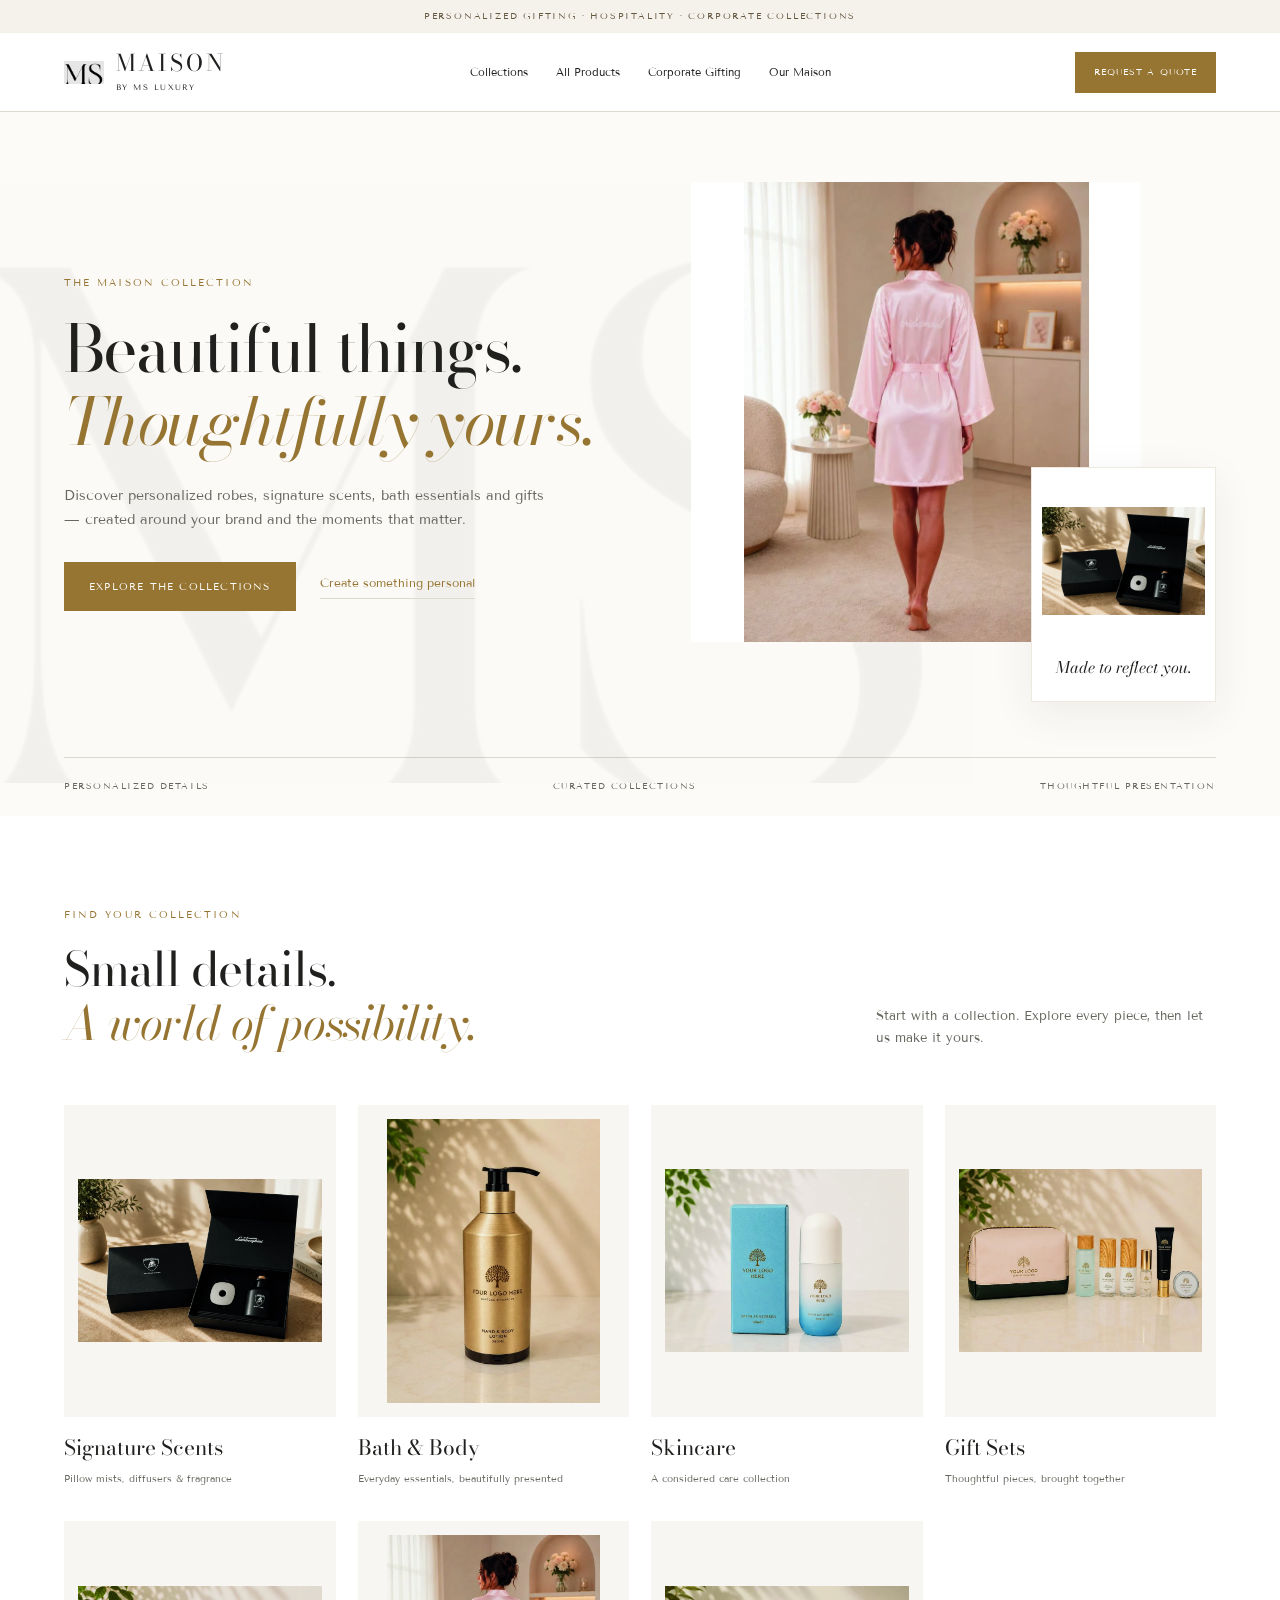
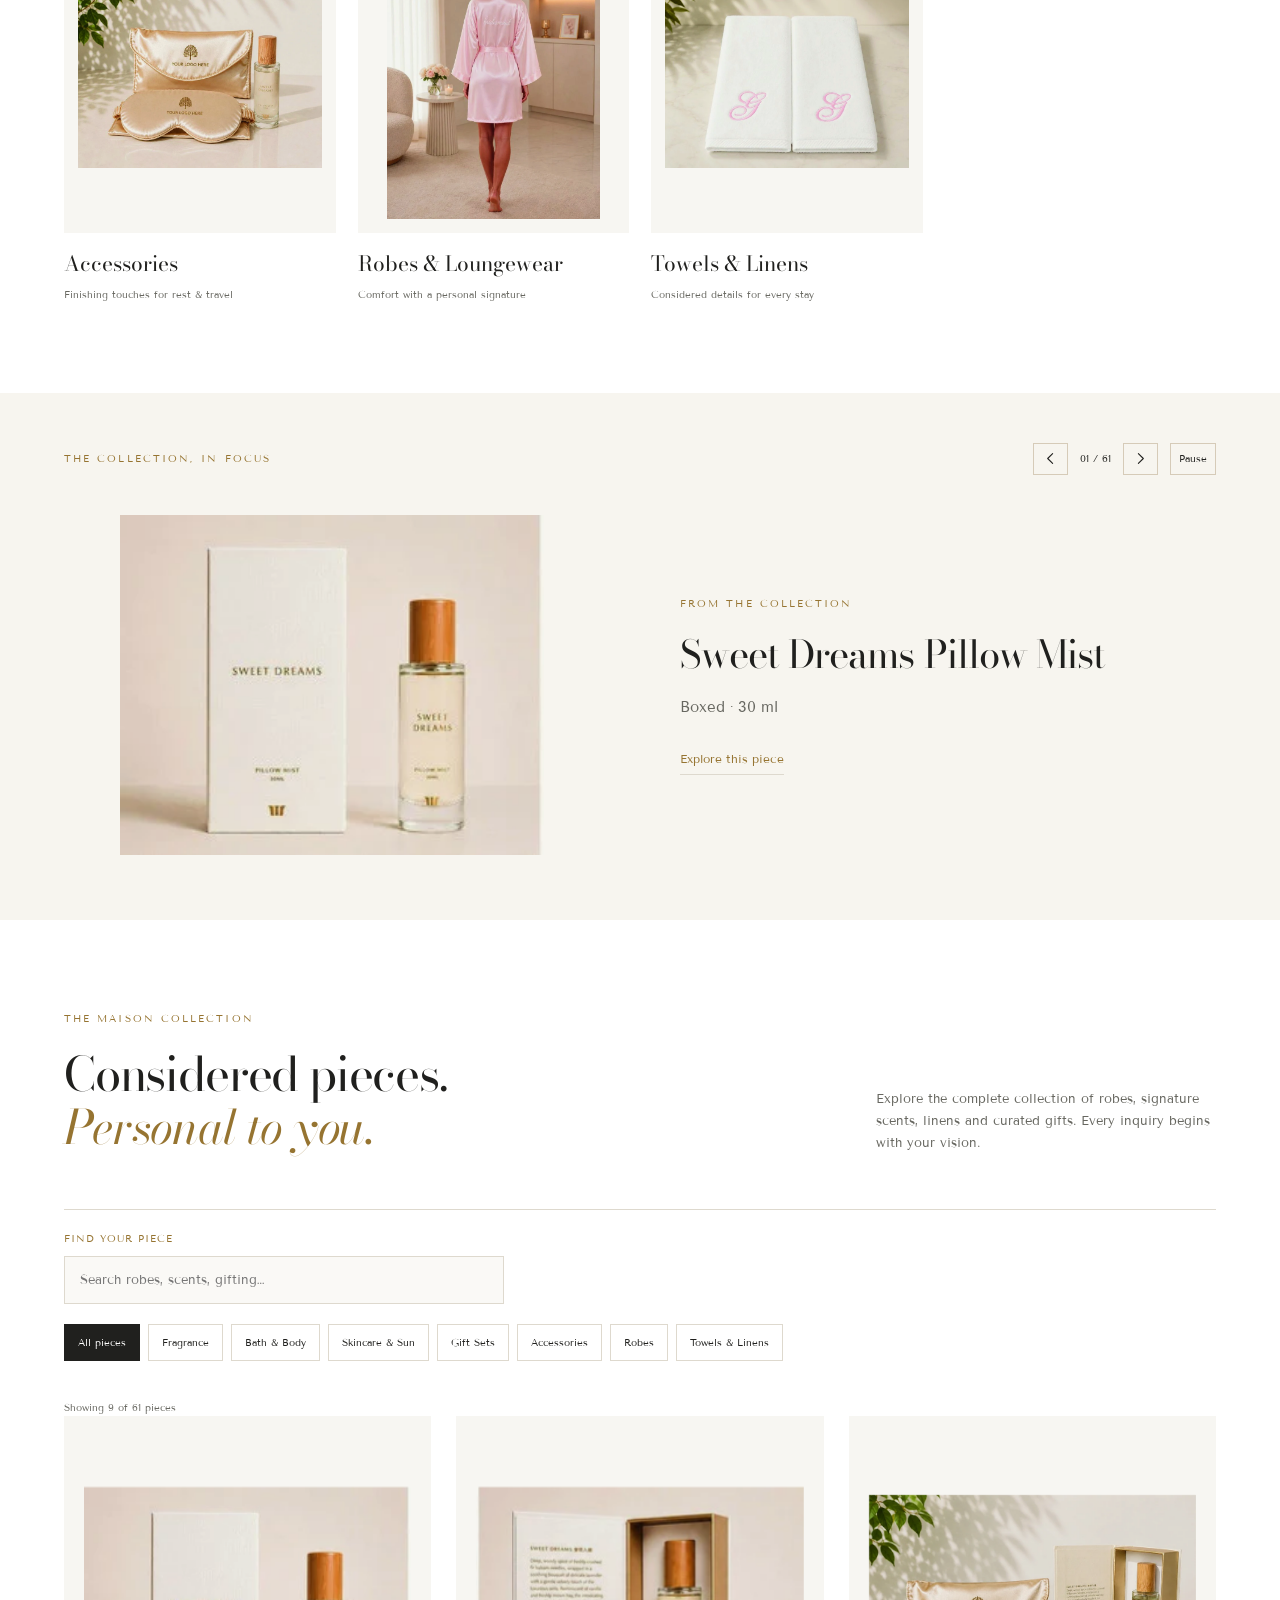
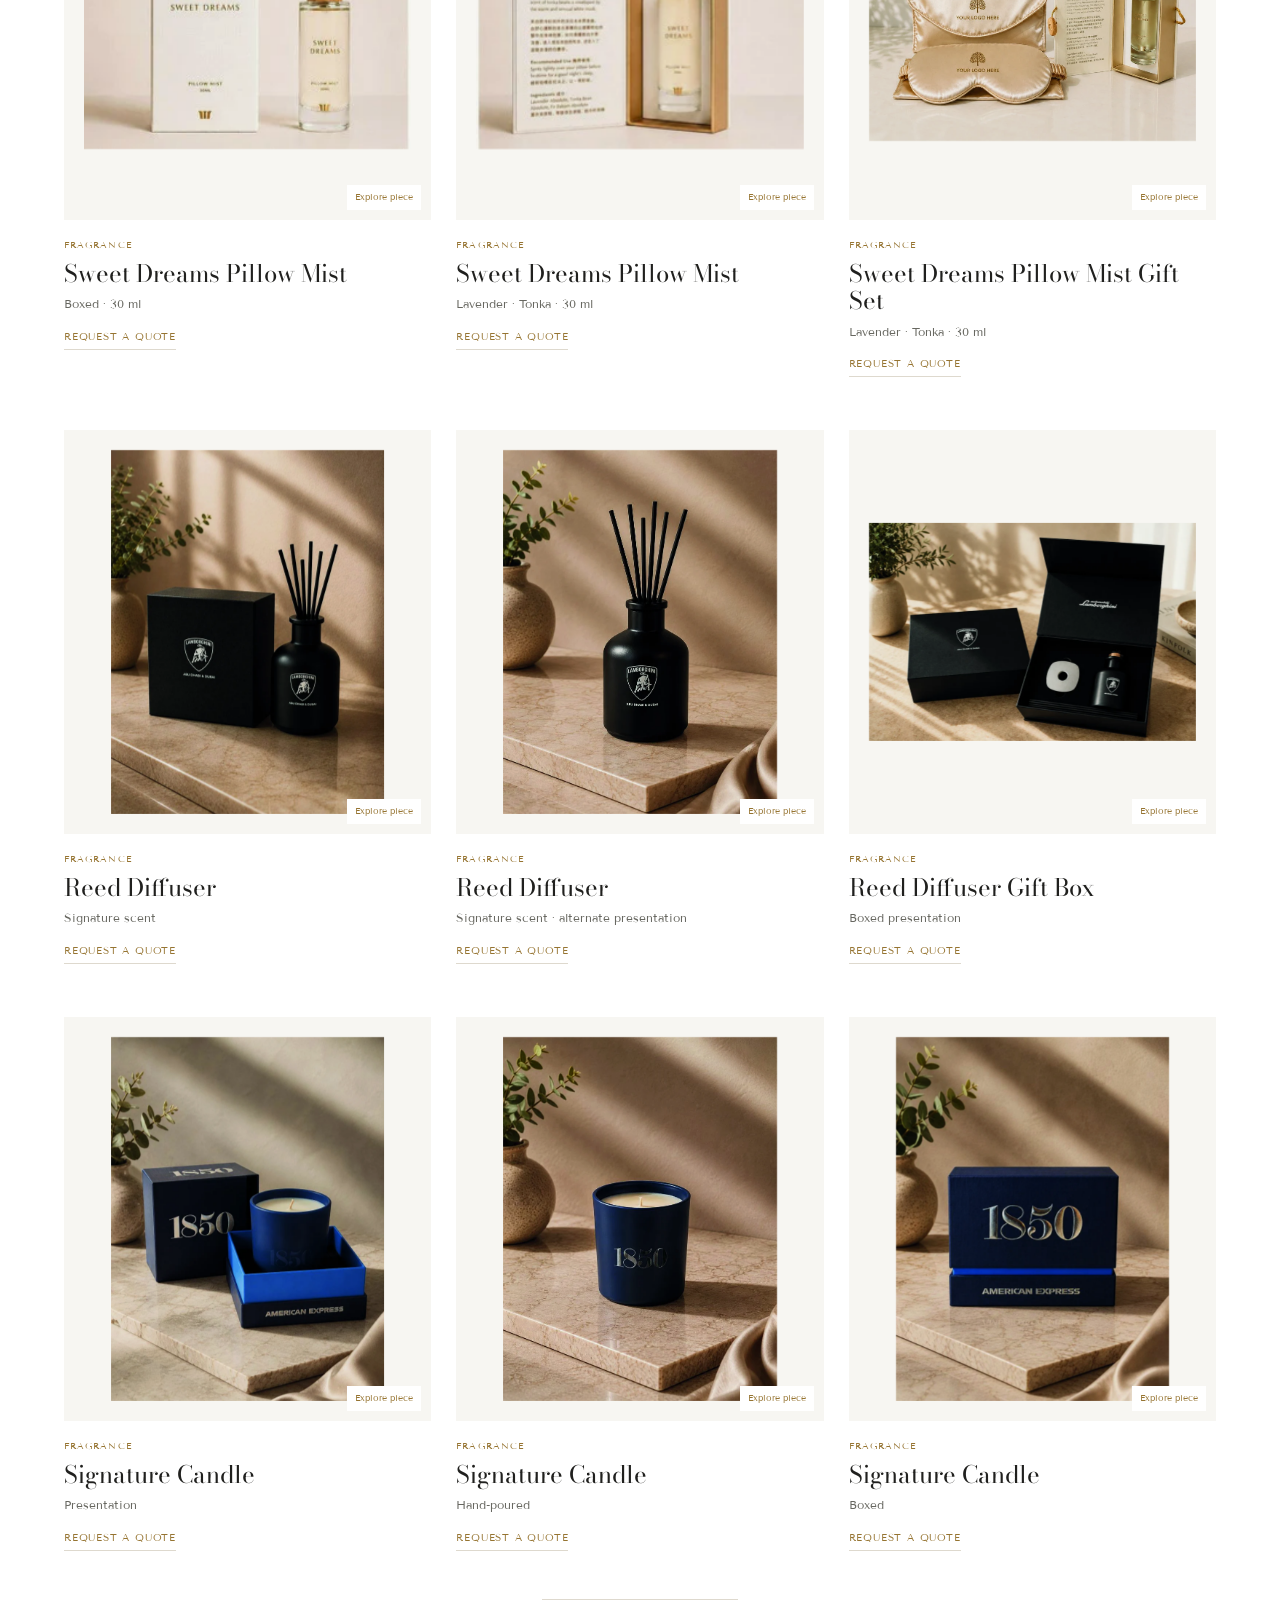
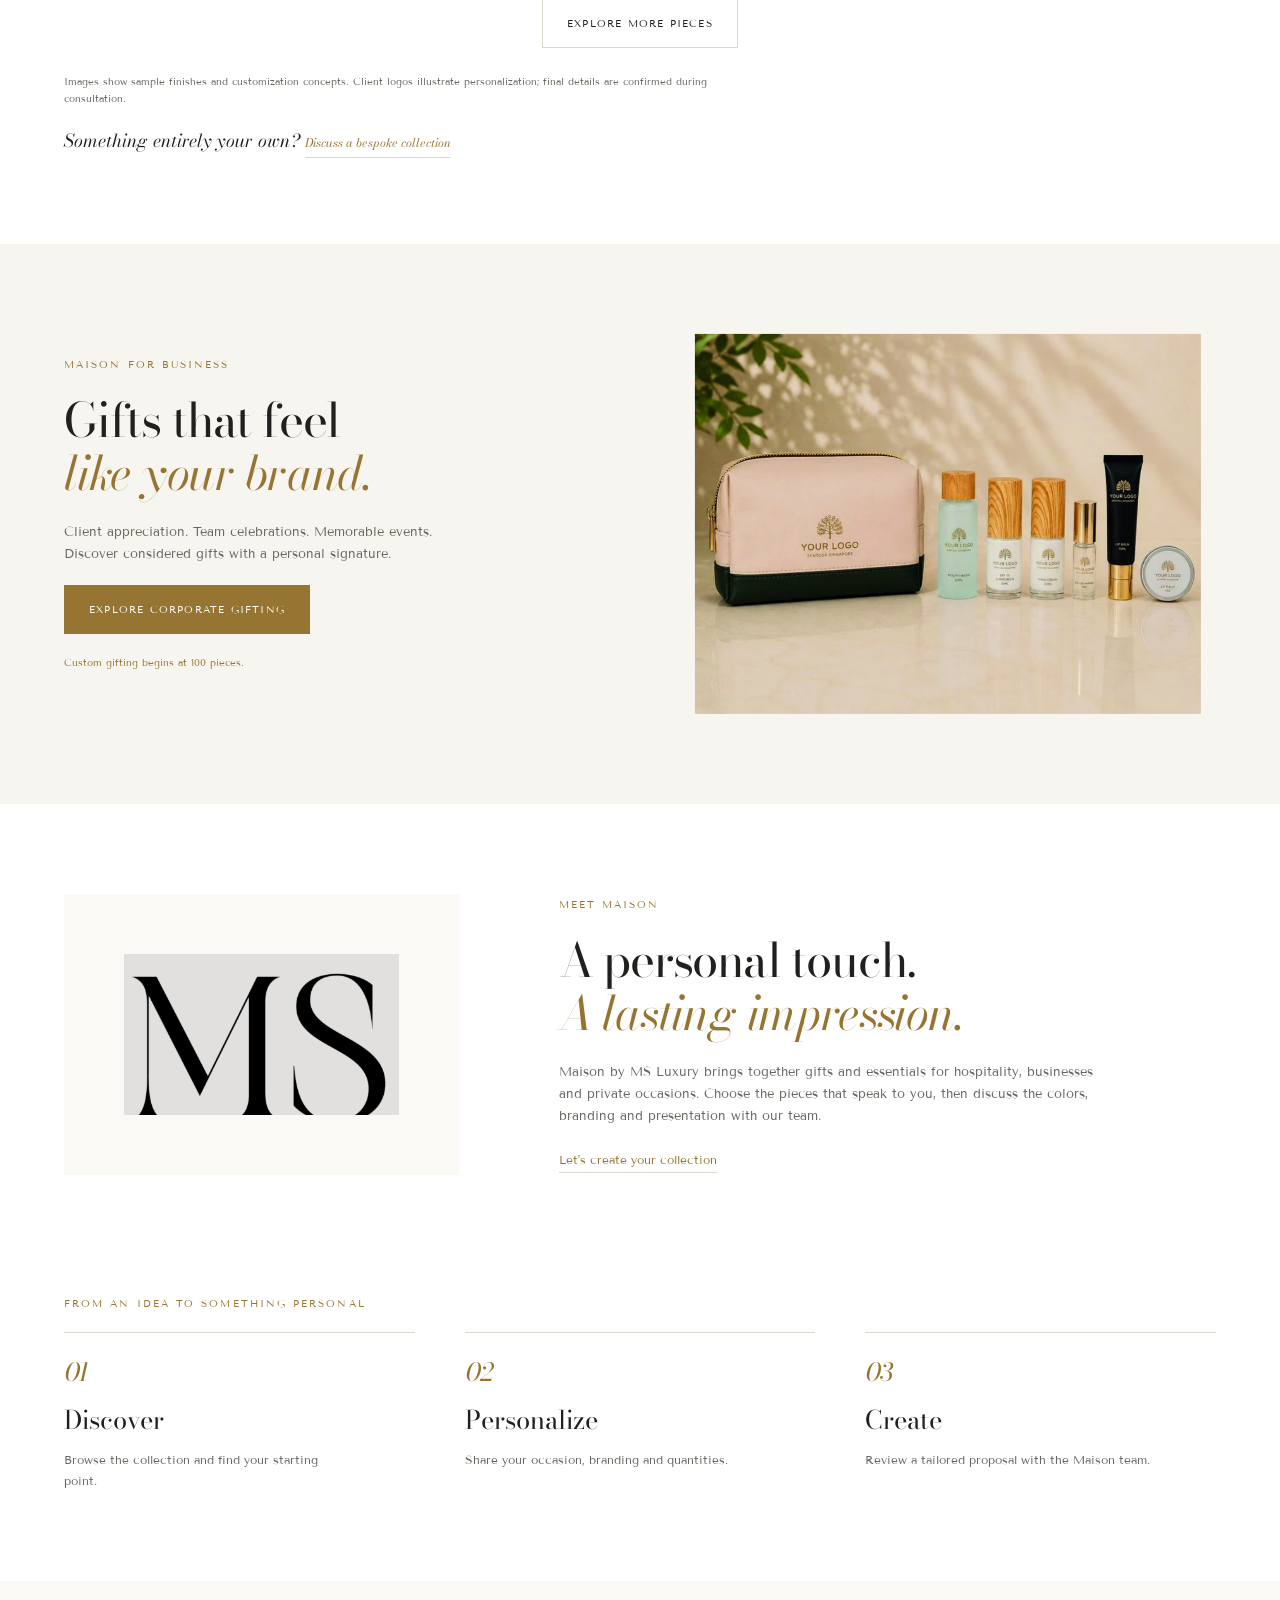
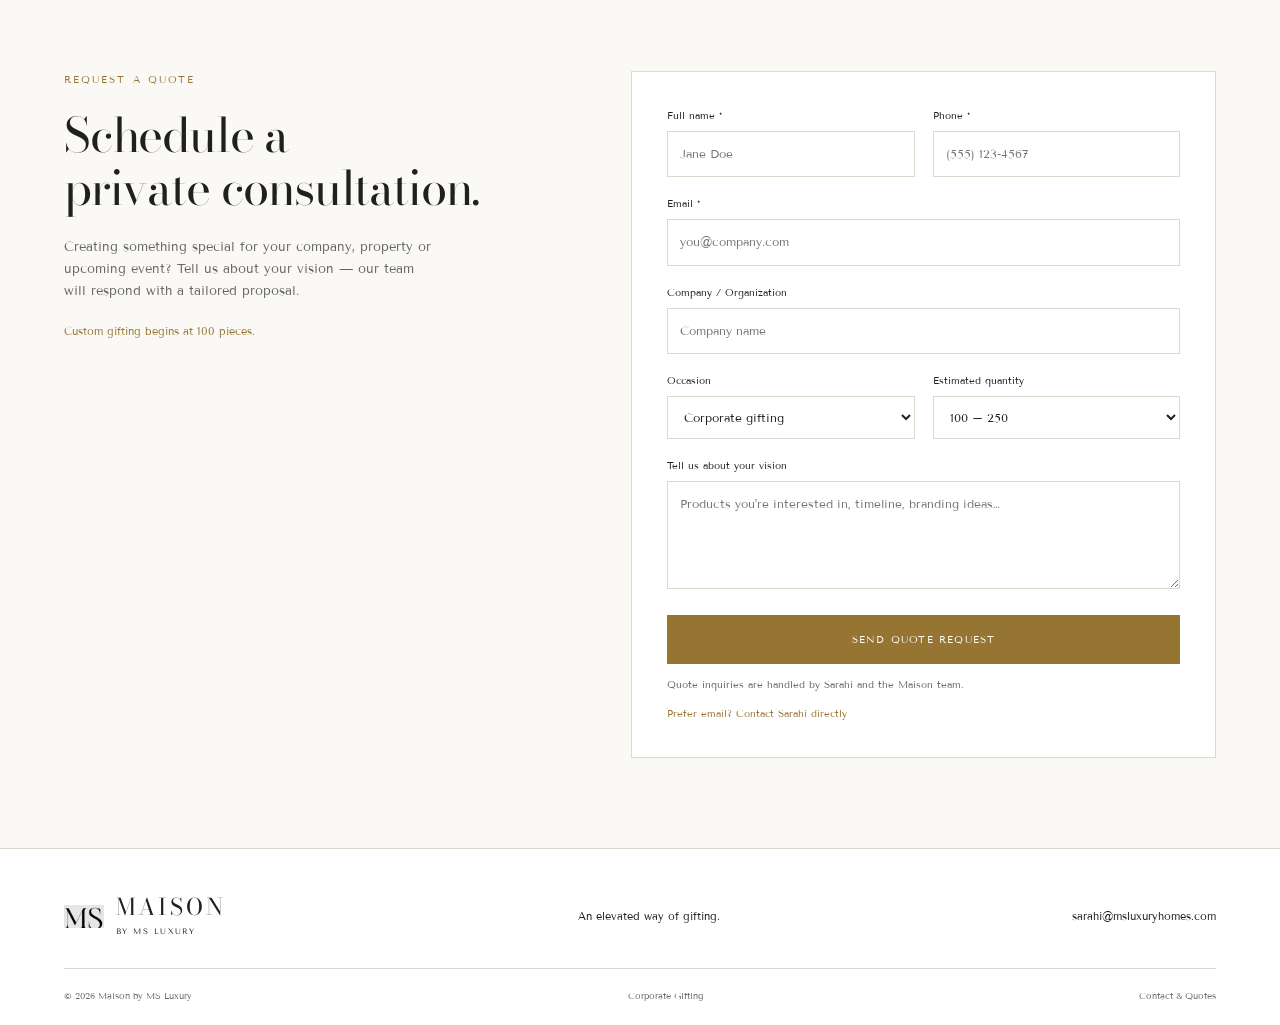
==== commit fa34a8b2: "Add files via upload" ====
--- a/index.html
+++ b/index.html
@@ -14,12 +14,12 @@
   <meta name="theme-color" content="#ffffff" />
   <link rel="stylesheet" href="styles.css" />
 </head>
-<body><a class="skip-link" href="#collections">Skip to collections</a><div class="announcement">PERSONALIZED GIFTING · HOSPITALITY · CORPORATE COLLECTIONS</div><header class="nav" id="nav"><a class="nav-brand" href="index.html" aria-label="Maison by MS Luxury home"><img src="assets/catalog-mark.png" alt="MS Luxury"/><span>MAISON<small>BY MS LUXURY</small></span></a><nav class="nav-links"><a href="index.html#collections">Collections</a><a href="index.html#shop">All Products</a><a href="corporate-gifting.html">Corporate Gifting</a><a href="index.html#maison">Our Maison</a></nav><a href="index.html#quote" class="btn btn-gold btn-sm">Request a Quote</a><button class="nav-toggle" id="navToggle" aria-label="Open menu" aria-expanded="false" aria-controls="mobileMenu"><span></span><span></span></button></header><div class="mobile-menu" id="mobileMenu"><a href="index.html#collections">Collections</a><a href="index.html#shop">All Products</a><a href="corporate-gifting.html">Corporate Gifting</a><a href="index.html#maison">Our Maison</a><a href="index.html#quote" class="btn btn-gold">Request a Quote</a></div><main><section class="hero" id="top"><img class="hero-mark" src="assets/catalog-mark.png" alt="" aria-hidden="true"/><div class="container hero-inner"><div class="hero-copy"><p class="eyebrow">The Maison collection</p><h1>Beautiful things.<br/><em>Thoughtfully yours.</em></h1><p>Discover personalized robes, signature scents, bath essentials and gifts — created around your brand and the moments that matter.</p><div class="hero-ctas"><a href="#collections" class="btn btn-gold">Explore the collections</a><a href="#quote" class="link-gold">Create something personal ↗</a></div></div><div class="hero-products"><img class="hero-product-main" src="assets/catalog/p11-01.webp" alt="Satin robe from the Maison catalog"/><div class="hero-product-small"><img src="assets/catalog/p05-06.webp" alt="Reed diffuser gift box from the Maison catalog"/><span>Made to reflect you.</span></div></div></div><div class="container hero-bottom"><span>PERSONALIZED DETAILS</span><span>CURATED COLLECTIONS</span><span>THOUGHTFUL PRESENTATION</span></div></section><section id="collections" class="collections"><div class="container"><div class="section-heading"><div><p class="eyebrow">Find your collection</p><h2>Small details.<br/><em>A world of possibility.</em></h2></div><p class="section-sub">Start with a collection. Explore every piece, then let us make it yours.</p></div><div class="category-grid"><button class="category-card" type="button" data-category-link="fragrance"><div class="category-img"><img src="assets/catalog/p05-06.webp" alt="Reed Diffuser Gift Box" loading="lazy"/></div><span class="category-title">Signature Scents<span>↗</span></span><span class="category-caption">Pillow mists, diffusers & fragrance</span></button><button class="category-card" type="button" data-category-link="body"><div class="category-img"><img src="assets/catalog/p06-01.webp" alt="Hand &amp; Body Lotion" loading="lazy"/></div><span class="category-title">Bath & Body<span>↗</span></span><span class="category-caption">Everyday essentials, beautifully presented</span></button><button class="category-card" type="button" data-category-link="skincare"><div class="category-img"><img src="assets/catalog/p07-01.webp" alt="SPF 30 Sunscreen" loading="lazy"/></div><span class="category-title">Skincare<span>↗</span></span><span class="category-caption">A considered care collection</span></button><button class="category-card" type="button" data-category-link="gifting"><div class="category-img"><img src="assets/catalog/p08-02.webp" alt="Amenity Set" loading="lazy"/></div><span class="category-title">Gift Sets<span>↗</span></span><span class="category-caption">Thoughtful pieces, brought together</span></button><button class="category-card" type="button" data-category-link="accessories"><div class="category-img"><img src="assets/catalog/p09-03.webp" alt="Sweet Dreams Set" loading="lazy"/></div><span class="category-title">Accessories<span>↗</span></span><span class="category-caption">Finishing touches for rest & travel</span></button><button class="category-card" type="button" data-category-link="robes"><div class="category-img"><img src="assets/catalog/p11-01.webp" alt="Satin Robe" loading="lazy"/></div><span class="category-title">Robes & Loungewear<span>↗</span></span><span class="category-caption">Comfort with a personal signature</span></button><button class="category-card" type="button" data-category-link="linens"><div class="category-img"><img src="assets/catalog/p17-01.webp" alt="Monogram Towel Set" loading="lazy"/></div><span class="category-title">Towels & Linens<span>↗</span></span><span class="category-caption">Considered details for every stay</span></button></div></div></section><section class="featured" aria-label="Rotating product collection"><div class="container"><div class="featured-top"><p class="eyebrow">The collection, in focus</p><div class="slider-controls"><button type="button" id="slidePrev" aria-label="Previous product">←</button><span id="slideCount" aria-live="polite">01 / 61</span><button type="button" id="slideNext" aria-label="Next product">→</button><button type="button" id="slidePause" aria-label="Pause product rotation">Pause</button></div></div><div class="featured-stage"><article class="featured-slide" data-slide="0" ><div class="featured-image"><img src="assets/catalog/p05-01.webp" alt="Sweet Dreams Pillow Mist" /></div><div class="featured-copy"><p class="eyebrow">From the collection</p><h2>Sweet Dreams Pillow Mist</h2><p>Boxed · 30 ml</p><button class="link-gold" data-featured-preview="p5-1" type="button">Explore this piece ↗</button></div></article><article class="featured-slide" data-slide="1" hidden><div class="featured-image"><img src="assets/catalog/p05-02.webp" alt="Sweet Dreams Pillow Mist" loading="lazy"/></div><div class="featured-copy"><p class="eyebrow">From the collection</p><h2>Sweet Dreams Pillow Mist</h2><p>Lavender · Tonka · 30 ml</p><button class="link-gold" data-featured-preview="p5-2" type="button">Explore this piece ↗</button></div></article><article class="featured-slide" data-slide="2" hidden><div class="featured-image"><img src="assets/catalog/p05-03.webp" alt="Sweet Dreams Pillow Mist Gift Set" loading="lazy"/></div><div class="featured-copy"><p class="eyebrow">From the collection</p><h2>Sweet Dreams Pillow Mist Gift Set</h2><p>Lavender · Tonka · 30 ml</p><button class="link-gold" data-featured-preview="p5-3" type="button">Explore this piece ↗</button></div></article><article class="featured-slide" data-slide="3" hidden><div class="featured-image"><img src="assets/catalog/p05-04.webp" alt="Reed Diffuser" loading="lazy"/></div><div class="featured-copy"><p class="eyebrow">From the collection</p><h2>Reed Diffuser</h2><p>Signature scent</p><button class="link-gold" data-featured-preview="p5-4" type="button">Explore this piece ↗</button></div></article><article class="featured-slide" data-slide="4" hidden><div class="featured-image"><img src="assets/catalog/p05-05.webp" alt="Reed Diffuser" loading="lazy"/></div><div class="featured-copy"><p class="eyebrow">From the collection</p><h2>Reed Diffuser</h2><p>Signature scent · alternate presentation</p><button class="link-gold" data-featured-preview="p5-5" type="button">Explore this piece ↗</button></div></article><article class="featured-slide" data-slide="5" hidden><div class="featured-image"><img src="assets/catalog/p05-06.webp" alt="Reed Diffuser Gift Box" loading="lazy"/></div><div class="featured-copy"><p class="eyebrow">From the collection</p><h2>Reed Diffuser Gift Box</h2><p>Boxed presentation</p><button class="link-gold" data-featured-preview="p5-6" type="button">Explore this piece ↗</button></div></article><article class="featured-slide" data-slide="6" hidden><div class="featured-image"><img src="assets/catalog/p05-07.webp" alt="Signature Candle" loading="lazy"/></div><div class="featured-copy"><p class="eyebrow">From the collection</p><h2>Signature Candle</h2><p>Presentation</p><button class="link-gold" data-featured-preview="p5-7" type="button">Explore this piece ↗</button></div></article><article class="featured-slide" data-slide="7" hidden><div class="featured-image"><img src="assets/catalog/p05-08.webp" alt="Signature Candle" loading="lazy"/></div><div class="featured-copy"><p class="eyebrow">From the collection</p><h2>Signature Candle</h2><p>Hand-poured</p><button class="link-gold" data-featured-preview="p5-8" type="button">Explore this piece ↗</button></div></article><article class="featured-slide" data-slide="8" hidden><div class="featured-image"><img src="assets/catalog/p05-09.webp" alt="Signature Candle" loading="lazy"/></div><div class="featured-copy"><p class="eyebrow">From the collection</p><h2>Signature Candle</h2><p>Boxed</p><button class="link-gold" data-featured-preview="p5-9" type="button">Explore this piece ↗</button></div></article><article class="featured-slide" data-slide="9" hidden><div class="featured-image"><img src="assets/catalog/p06-01.webp" alt="Hand &amp; Body Lotion" loading="lazy"/></div><div class="featured-copy"><p class="eyebrow">From the collection</p><h2>Hand &amp; Body Lotion</h2><p>Gold · 380 ml</p><button class="link-gold" data-featured-preview="p6-1" type="button">Explore this piece ↗</button></div></article><article class="featured-slide" data-slide="10" hidden><div class="featured-image"><img src="assets/catalog/p06-02.webp" alt="Body Lotion" loading="lazy"/></div><div class="featured-copy"><p class="eyebrow">From the collection</p><h2>Body Lotion</h2><p>Lait Satiné · 350 ml</p><button class="link-gold" data-featured-preview="p6-2" type="button">Explore this piece ↗</button></div></article><article class="featured-slide" data-slide="11" hidden><div class="featured-image"><img src="assets/catalog/p06-03.webp" alt="Hand &amp; Body Wash" loading="lazy"/></div><div class="featured-copy"><p class="eyebrow">From the collection</p><h2>Hand &amp; Body Wash</h2><p>A Breath of Ocean · 350 ml</p><button class="link-gold" data-featured-preview="p6-3" type="button">Explore this piece ↗</button></div></article><article class="featured-slide" data-slide="12" hidden><div class="featured-image"><img src="assets/catalog/p06-04.webp" alt="Hand Wash" loading="lazy"/></div><div class="featured-copy"><p class="eyebrow">From the collection</p><h2>Hand Wash</h2><p>350 ml</p><button class="link-gold" data-featured-preview="p6-4" type="button">Explore this piece ↗</button></div></article><article class="featured-slide" data-slide="13" hidden><div class="featured-image"><img src="assets/catalog/p06-05.webp" alt="Tanning Oil" loading="lazy"/></div><div class="featured-copy"><p class="eyebrow">From the collection</p><h2>Tanning Oil</h2><p>Boxed · 60 ml</p><button class="link-gold" data-featured-preview="p6-5" type="button">Explore this piece ↗</button></div></article><article class="featured-slide" data-slide="14" hidden><div class="featured-image"><img src="assets/catalog/p06-06.webp" alt="Tanning Oil" loading="lazy"/></div><div class="featured-copy"><p class="eyebrow">From the collection</p><h2>Tanning Oil</h2><p>Alternate boxed presentation · 60 ml</p><button class="link-gold" data-featured-preview="p6-6" type="button">Explore this piece ↗</button></div></article><article class="featured-slide" data-slide="15" hidden><div class="featured-image"><img src="assets/catalog/p07-01.webp" alt="SPF 30 Sunscreen" loading="lazy"/></div><div class="featured-copy"><p class="eyebrow">From the collection</p><h2>SPF 30 Sunscreen</h2><p>Boxed · 60 ml</p><button class="link-gold" data-featured-preview="p7-1" type="button">Explore this piece ↗</button></div></article><article class="featured-slide" data-slide="16" hidden><div class="featured-image"><img src="assets/catalog/p07-02.webp" alt="Face Mist" loading="lazy"/></div><div class="featured-copy"><p class="eyebrow">From the collection</p><h2>Face Mist</h2><p>Boxed · 30 ml</p><button class="link-gold" data-featured-preview="p7-2" type="button">Explore this piece ↗</button></div></article><article class="featured-slide" data-slide="17" hidden><div class="featured-image"><img src="assets/catalog/p07-03.webp" alt="Hair Mist &amp; SPF 30 Sunscreen" loading="lazy"/></div><div class="featured-copy"><p class="eyebrow">From the collection</p><h2>Hair Mist &amp; SPF 30 Sunscreen</h2><p>Boxed · 50 ml</p><button class="link-gold" data-featured-preview="p7-3" type="button">Explore this piece ↗</button></div></article><article class="featured-slide" data-slide="18" hidden><div class="featured-image"><img src="assets/catalog/p08-01.webp" alt="Amenity Set" loading="lazy"/></div><div class="featured-copy"><p class="eyebrow">From the collection</p><h2>Amenity Set</h2><p>Mouthwash · SPF · Hand cream · EDP · Lip balm</p><button class="link-gold" data-featured-preview="p8-1" type="button">Explore this piece ↗</button></div></article><article class="featured-slide" data-slide="19" hidden><div class="featured-image"><img src="assets/catalog/p08-02.webp" alt="Amenity Set" loading="lazy"/></div><div class="featured-copy"><p class="eyebrow">From the collection</p><h2>Amenity Set</h2><p>Pouch + minis</p><button class="link-gold" data-featured-preview="p8-2" type="button">Explore this piece ↗</button></div></article><article class="featured-slide" data-slide="20" hidden><div class="featured-image"><img src="assets/catalog/p08-03.webp" alt="Gift Set" loading="lazy"/></div><div class="featured-copy"><p class="eyebrow">From the collection</p><h2>Gift Set</h2><p>Pouch · SPF · Face mist · Hair mist</p><button class="link-gold" data-featured-preview="p8-3" type="button">Explore this piece ↗</button></div></article><article class="featured-slide" data-slide="21" hidden><div class="featured-image"><img src="assets/catalog/p08-04.webp" alt="Gift Set" loading="lazy"/></div><div class="featured-copy"><p class="eyebrow">From the collection</p><h2>Gift Set</h2><p>Blue pouch · SPF 30</p><button class="link-gold" data-featured-preview="p8-4" type="button">Explore this piece ↗</button></div></article><article class="featured-slide" data-slide="22" hidden><div class="featured-image"><img src="assets/catalog/p08-05.webp" alt="Gift Set" loading="lazy"/></div><div class="featured-copy"><p class="eyebrow">From the collection</p><h2>Gift Set</h2><p>Boxed presentation</p><button class="link-gold" data-featured-preview="p8-5" type="button">Explore this piece ↗</button></div></article><article class="featured-slide" data-slide="23" hidden><div class="featured-image"><img src="assets/catalog/p08-06.webp" alt="Travel Kit" loading="lazy"/></div><div class="featured-copy"><p class="eyebrow">From the collection</p><h2>Travel Kit</h2><p>Pouch + minis</p><button class="link-gold" data-featured-preview="p8-6" type="button">Explore this piece ↗</button></div></article><article class="featured-slide" data-slide="24" hidden><div class="featured-image"><img src="assets/catalog/p09-01.webp" alt="Cosmetic Pouch" loading="lazy"/></div><div class="featured-copy"><p class="eyebrow">From the collection</p><h2>Cosmetic Pouch</h2><p>Signature</p><button class="link-gold" data-featured-preview="p9-1" type="button">Explore this piece ↗</button></div></article><article class="featured-slide" data-slide="25" hidden><div class="featured-image"><img src="assets/catalog/p09-02.webp" alt="Silk Eye Mask &amp; Pouch" loading="lazy"/></div><div class="featured-copy"><p class="eyebrow">From the collection</p><h2>Silk Eye Mask &amp; Pouch</h2><p>Champagne</p><button class="link-gold" data-featured-preview="p9-2" type="button">Explore this piece ↗</button></div></article><article class="featured-slide" data-slide="26" hidden><div class="featured-image"><img src="assets/catalog/p09-03.webp" alt="Sweet Dreams Set" loading="lazy"/></div><div class="featured-copy"><p class="eyebrow">From the collection</p><h2>Sweet Dreams Set</h2><p>With fragrance</p><button class="link-gold" data-featured-preview="p9-3" type="button">Explore this piece ↗</button></div></article><article class="featured-slide" data-slide="27" hidden><div class="featured-image"><img src="assets/catalog/p09-04.webp" alt="Ultra Plush Fleece Blanket" loading="lazy"/></div><div class="featured-copy"><p class="eyebrow">From the collection</p><h2>Ultra Plush Fleece Blanket</h2><p>Beige · Custom</p><button class="link-gold" data-featured-preview="p9-4" type="button">Explore this piece ↗</button></div></article><article class="featured-slide" data-slide="28" hidden><div class="featured-image"><img src="assets/catalog/p11-01.webp" alt="Satin Robe" loading="lazy"/></div><div class="featured-copy"><p class="eyebrow">From the collection</p><h2>Satin Robe</h2><p>Blush</p><button class="link-gold" data-featured-preview="p11-1" type="button">Explore this piece ↗</button></div></article><article class="featured-slide" data-slide="29" hidden><div class="featured-image"><img src="assets/catalog/p11-02.webp" alt="Satin Robe" loading="lazy"/></div><div class="featured-copy"><p class="eyebrow">From the collection</p><h2>Satin Robe</h2><p>White</p><button class="link-gold" data-featured-preview="p11-2" type="button">Explore this piece ↗</button></div></article><article class="featured-slide" data-slide="30" hidden><div class="featured-image"><img src="assets/catalog/p11-03.webp" alt="Satin Robe" loading="lazy"/></div><div class="featured-copy"><p class="eyebrow">From the collection</p><h2>Satin Robe</h2><p>Black</p><button class="link-gold" data-featured-preview="p11-3" type="button">Explore this piece ↗</button></div></article><article class="featured-slide" data-slide="31" hidden><div class="featured-image"><img src="assets/catalog/p11-04.webp" alt="Bridesmaid Robes" loading="lazy"/></div><div class="featured-copy"><p class="eyebrow">From the collection</p><h2>Bridesmaid Robes</h2><p>Black · Set</p><button class="link-gold" data-featured-preview="p11-4" type="button">Explore this piece ↗</button></div></article><article class="featured-slide" data-slide="32" hidden><div class="featured-image"><img src="assets/catalog/p11-05.webp" alt="Bridesmaid Robes" loading="lazy"/></div><div class="featured-copy"><p class="eyebrow">From the collection</p><h2>Bridesmaid Robes</h2><p>Blush · Set</p><button class="link-gold" data-featured-preview="p11-5" type="button">Explore this piece ↗</button></div></article><article class="featured-slide" data-slide="33" hidden><div class="featured-image"><img src="assets/catalog/p12-01.webp" alt="Shawl Collar Microfiber Robe" loading="lazy"/></div><div class="featured-copy"><p class="eyebrow">From the collection</p><h2>Shawl Collar Microfiber Robe</h2><p>Ecru</p><button class="link-gold" data-featured-preview="p12-1" type="button">Explore this piece ↗</button></div></article><article class="featured-slide" data-slide="34" hidden><div class="featured-image"><img src="assets/catalog/p12-02.webp" alt="Shawl Collar Waffle Robe" loading="lazy"/></div><div class="featured-copy"><p class="eyebrow">From the collection</p><h2>Shawl Collar Waffle Robe</h2><p>White</p><button class="link-gold" data-featured-preview="p12-2" type="button">Explore this piece ↗</button></div></article><article class="featured-slide" data-slide="35" hidden><div class="featured-image"><img src="assets/catalog/p12-03.webp" alt="Shawl Collar Microfiber Robe" loading="lazy"/></div><div class="featured-copy"><p class="eyebrow">From the collection</p><h2>Shawl Collar Microfiber Robe</h2><p>White</p><button class="link-gold" data-featured-preview="p12-3" type="button">Explore this piece ↗</button></div></article><article class="featured-slide" data-slide="36" hidden><div class="featured-image"><img src="assets/catalog/p12-04.webp" alt="Shawl Collar Microfiber Robe" loading="lazy"/></div><div class="featured-copy"><p class="eyebrow">From the collection</p><h2>Shawl Collar Microfiber Robe</h2><p>White · alternate presentation</p><button class="link-gold" data-featured-preview="p12-4" type="button">Explore this piece ↗</button></div></article><article class="featured-slide" data-slide="37" hidden><div class="featured-image"><img src="assets/catalog/p12-05.webp" alt="Microfiber Robe · His &amp; Hers" loading="lazy"/></div><div class="featured-copy"><p class="eyebrow">From the collection</p><h2>Microfiber Robe · His &amp; Hers</h2><p>White &amp; black</p><button class="link-gold" data-featured-preview="p12-5" type="button">Explore this piece ↗</button></div></article><article class="featured-slide" data-slide="38" hidden><div class="featured-image"><img src="assets/catalog/p12-06.webp" alt="SCMR Monogram Robe" loading="lazy"/></div><div class="featured-copy"><p class="eyebrow">From the collection</p><h2>SCMR Monogram Robe</h2><p>Custom</p><button class="link-gold" data-featured-preview="p12-6" type="button">Explore this piece ↗</button></div></article><article class="featured-slide" data-slide="39" hidden><div class="featured-image"><img src="assets/catalog/p13-01.webp" alt="Waffle Kimono Robe" loading="lazy"/></div><div class="featured-copy"><p class="eyebrow">From the collection</p><h2>Waffle Kimono Robe</h2><p>White · Monogram</p><button class="link-gold" data-featured-preview="p13-1" type="button">Explore this piece ↗</button></div></article><article class="featured-slide" data-slide="40" hidden><div class="featured-image"><img src="assets/catalog/p13-02.webp" alt="Waffle Kimono Robe" loading="lazy"/></div><div class="featured-copy"><p class="eyebrow">From the collection</p><h2>Waffle Kimono Robe</h2><p>White</p><button class="link-gold" data-featured-preview="p13-2" type="button">Explore this piece ↗</button></div></article><article class="featured-slide" data-slide="41" hidden><div class="featured-image"><img src="assets/catalog/p13-03.webp" alt="Classic Robe" loading="lazy"/></div><div class="featured-copy"><p class="eyebrow">From the collection</p><h2>Classic Robe</h2><p>Grey · Folded</p><button class="link-gold" data-featured-preview="p13-3" type="button">Explore this piece ↗</button></div></article><article class="featured-slide" data-slide="42" hidden><div class="featured-image"><img src="assets/catalog/p13-04.webp" alt="Classic Robes" loading="lazy"/></div><div class="featured-copy"><p class="eyebrow">From the collection</p><h2>Classic Robes</h2><p>Dark grey</p><button class="link-gold" data-featured-preview="p13-4" type="button">Explore this piece ↗</button></div></article><article class="featured-slide" data-slide="43" hidden><div class="featured-image"><img src="assets/catalog/p13-05.webp" alt="His &amp; Hers Robes" loading="lazy"/></div><div class="featured-copy"><p class="eyebrow">From the collection</p><h2>His &amp; Hers Robes</h2><p>Black</p><button class="link-gold" data-featured-preview="p13-5" type="button">Explore this piece ↗</button></div></article><article class="featured-slide" data-slide="44" hidden><div class="featured-image"><img src="assets/catalog/p14-01.webp" alt="Microterry Jacquard · Shawl Collar" loading="lazy"/></div><div class="featured-copy"><p class="eyebrow">From the collection</p><h2>Microterry Jacquard · Shawl Collar</h2><p>White · Folded</p><button class="link-gold" data-featured-preview="p14-1" type="button">Explore this piece ↗</button></div></article><article class="featured-slide" data-slide="45" hidden><div class="featured-image"><img src="assets/catalog/p14-02.webp" alt="Microterry Jacquard Bathrobe" loading="lazy"/></div><div class="featured-copy"><p class="eyebrow">From the collection</p><h2>Microterry Jacquard Bathrobe</h2><p>White</p><button class="link-gold" data-featured-preview="p14-2" type="button">Explore this piece ↗</button></div></article><article class="featured-slide" data-slide="46" hidden><div class="featured-image"><img src="assets/catalog/p14-03.webp" alt="Microterry Jacquard Bathrobe" loading="lazy"/></div><div class="featured-copy"><p class="eyebrow">From the collection</p><h2>Microterry Jacquard Bathrobe</h2><p>White · alternate presentation</p><button class="link-gold" data-featured-preview="p14-3" type="button">Explore this piece ↗</button></div></article><article class="featured-slide" data-slide="47" hidden><div class="featured-image"><img src="assets/catalog/p14-04.webp" alt="Custom Striped Robe" loading="lazy"/></div><div class="featured-copy"><p class="eyebrow">From the collection</p><h2>Custom Striped Robe</h2><p>Blue</p><button class="link-gold" data-featured-preview="p14-4" type="button">Explore this piece ↗</button></div></article><article class="featured-slide" data-slide="48" hidden><div class="featured-image"><img src="assets/catalog/p14-05.webp" alt="Striped Robe" loading="lazy"/></div><div class="featured-copy"><p class="eyebrow">From the collection</p><h2>Striped Robe</h2><p>Blue</p><button class="link-gold" data-featured-preview="p14-5" type="button">Explore this piece ↗</button></div></article><article class="featured-slide" data-slide="49" hidden><div class="featured-image"><img src="assets/catalog/p14-06.webp" alt="Sweatshirt Robe" loading="lazy"/></div><div class="featured-copy"><p class="eyebrow">From the collection</p><h2>Sweatshirt Robe</h2><p>Grey · 60% poly, 40% cotton</p><button class="link-gold" data-featured-preview="p14-6" type="button">Explore this piece ↗</button></div></article><article class="featured-slide" data-slide="50" hidden><div class="featured-image"><img src="assets/catalog/p15-01.webp" alt="Children’s Robe" loading="lazy"/></div><div class="featured-copy"><p class="eyebrow">From the collection</p><h2>Children’s Robe</h2><p>White · Hooded</p><button class="link-gold" data-featured-preview="p15-1" type="button">Explore this piece ↗</button></div></article><article class="featured-slide" data-slide="51" hidden><div class="featured-image"><img src="assets/catalog/p15-02.webp" alt="Children’s Robe" loading="lazy"/></div><div class="featured-copy"><p class="eyebrow">From the collection</p><h2>Children’s Robe</h2><p>White</p><button class="link-gold" data-featured-preview="p15-2" type="button">Explore this piece ↗</button></div></article><article class="featured-slide" data-slide="52" hidden><div class="featured-image"><img src="assets/catalog/p15-03.webp" alt="Children’s Robe" loading="lazy"/></div><div class="featured-copy"><p class="eyebrow">From the collection</p><h2>Children’s Robe</h2><p>White · alternate presentation</p><button class="link-gold" data-featured-preview="p15-3" type="button">Explore this piece ↗</button></div></article><article class="featured-slide" data-slide="53" hidden><div class="featured-image"><img src="assets/catalog/p15-04.webp" alt="Children’s Robe" loading="lazy"/></div><div class="featured-copy"><p class="eyebrow">From the collection</p><h2>Children’s Robe</h2><p>White · Hooded · Customized</p><button class="link-gold" data-featured-preview="p15-4" type="button">Explore this piece ↗</button></div></article><article class="featured-slide" data-slide="54" hidden><div class="featured-image"><img src="assets/catalog/p15-05.webp" alt="Children’s Robe" loading="lazy"/></div><div class="featured-copy"><p class="eyebrow">From the collection</p><h2>Children’s Robe</h2><p>White · personalized presentation</p><button class="link-gold" data-featured-preview="p15-5" type="button">Explore this piece ↗</button></div></article><article class="featured-slide" data-slide="55" hidden><div class="featured-image"><img src="assets/catalog/p15-06.webp" alt="Children’s Robe" loading="lazy"/></div><div class="featured-copy"><p class="eyebrow">From the collection</p><h2>Children’s Robe</h2><p>White · alternate view</p><button class="link-gold" data-featured-preview="p15-6" type="button">Explore this piece ↗</button></div></article><article class="featured-slide" data-slide="56" hidden><div class="featured-image"><img src="assets/catalog/p17-01.webp" alt="Monogram Towel Set" loading="lazy"/></div><div class="featured-copy"><p class="eyebrow">From the collection</p><h2>Monogram Towel Set</h2><p>Customized</p><button class="link-gold" data-featured-preview="p17-1" type="button">Explore this piece ↗</button></div></article><article class="featured-slide" data-slide="57" hidden><div class="featured-image"><img src="assets/catalog/p17-02.webp" alt="Monogram Bath Towel" loading="lazy"/></div><div class="featured-copy"><p class="eyebrow">From the collection</p><h2>Monogram Bath Towel</h2><p>Customized</p><button class="link-gold" data-featured-preview="p17-2" type="button">Explore this piece ↗</button></div></article><article class="featured-slide" data-slide="58" hidden><div class="featured-image"><img src="assets/catalog/p17-03.webp" alt="Spa Wrap" loading="lazy"/></div><div class="featured-copy"><p class="eyebrow">From the collection</p><h2>Spa Wrap</h2><p>White</p><button class="link-gold" data-featured-preview="p17-3" type="button">Explore this piece ↗</button></div></article><article class="featured-slide" data-slide="59" hidden><div class="featured-image"><img src="assets/catalog/p17-04.webp" alt="Spa Wrap" loading="lazy"/></div><div class="featured-copy"><p class="eyebrow">From the collection</p><h2>Spa Wrap</h2><p>White · Ecru · Pink · Black</p><button class="link-gold" data-featured-preview="p17-4" type="button">Explore this piece ↗</button></div></article><article class="featured-slide" data-slide="60" hidden><div class="featured-image"><img src="assets/catalog/p17-05.webp" alt="Pool &amp; Beach Towels" loading="lazy"/></div><div class="featured-copy"><p class="eyebrow">From the collection</p><h2>Pool &amp; Beach Towels</h2><p>Striped in shown colors</p><button class="link-gold" data-featured-preview="p17-5" type="button">Explore this piece ↗</button></div></article></div></div></section><section class="shop" id="shop"><div class="container">
+<body><a class="skip-link" href="#collections">Skip to collections</a><div class="announcement">PERSONALIZED GIFTING · HOSPITALITY · CORPORATE COLLECTIONS</div><header class="nav" id="nav"><a class="nav-brand" href="index.html" aria-label="Maison by MS Luxury home"><img src="assets/catalog-mark.png" alt="MS Luxury"/><span>MAISON<small>BY MS LUXURY</small></span></a><nav class="nav-links"><a href="index.html#collections">Collections</a><a href="index.html#shop">All Products</a><a href="corporate-gifting.html">Corporate Gifting</a><a href="index.html#maison">Our Maison</a></nav><a href="index.html#quote" class="btn btn-gold btn-sm">Request a Quote</a><button class="nav-toggle" id="navToggle" aria-label="Open menu" aria-expanded="false" aria-controls="mobileMenu"><span></span><span></span></button></header><div class="mobile-menu" id="mobileMenu"><a href="index.html#collections">Collections</a><a href="index.html#shop">All Products</a><a href="corporate-gifting.html">Corporate Gifting</a><a href="index.html#maison">Our Maison</a><a href="index.html#quote" class="btn btn-gold">Request a Quote</a></div><main><section class="hero" id="top"><img class="hero-mark" src="assets/catalog-mark.png" alt="" aria-hidden="true"/><div class="container hero-inner"><div class="hero-copy"><p class="eyebrow">The Maison collection</p><h1>Beautiful things.<br/><em>Thoughtfully yours.</em></h1><p>Discover personalized robes, signature scents, bath essentials and gifts — created around your brand and the moments that matter.</p><div class="hero-ctas"><a href="#collections" class="btn btn-gold">Explore the collections</a><a href="#quote" class="link-gold">Create something personal</a></div></div><div class="hero-products"><img class="hero-product-main" src="assets/catalog/p11-01.webp" alt="Satin robe from the Maison catalog"/><div class="hero-product-small"><img src="assets/catalog/p05-06.webp" alt="Reed diffuser gift box from the Maison catalog"/><span>Made to reflect you.</span></div></div></div><div class="container hero-bottom"><span>PERSONALIZED DETAILS</span><span>CURATED COLLECTIONS</span><span>THOUGHTFUL PRESENTATION</span></div></section><section id="collections" class="collections"><div class="container"><div class="section-heading"><div><p class="eyebrow">Find your collection</p><h2>Small details.<br/><em>A world of possibility.</em></h2></div><p class="section-sub">Start with a collection. Explore every piece, then let us make it yours.</p></div><div class="category-grid"><button class="category-card" type="button" data-category-link="fragrance"><div class="category-img"><img src="assets/catalog/p05-06.webp" alt="Reed Diffuser Gift Box" loading="lazy"/></div><span class="category-title">Signature Scents</span><span class="category-caption">Pillow mists, diffusers & fragrance</span></button><button class="category-card" type="button" data-category-link="body"><div class="category-img"><img src="assets/catalog/p06-01.webp" alt="Hand &amp; Body Lotion" loading="lazy"/></div><span class="category-title">Bath & Body</span><span class="category-caption">Everyday essentials, beautifully presented</span></button><button class="category-card" type="button" data-category-link="skincare"><div class="category-img"><img src="assets/catalog/p07-01.webp" alt="SPF 30 Sunscreen" loading="lazy"/></div><span class="category-title">Skincare</span><span class="category-caption">A considered care collection</span></button><button class="category-card" type="button" data-category-link="gifting"><div class="category-img"><img src="assets/catalog/p08-02.webp" alt="Amenity Set" loading="lazy"/></div><span class="category-title">Gift Sets</span><span class="category-caption">Thoughtful pieces, brought together</span></button><button class="category-card" type="button" data-category-link="accessories"><div class="category-img"><img src="assets/catalog/p09-03.webp" alt="Sweet Dreams Set" loading="lazy"/></div><span class="category-title">Accessories</span><span class="category-caption">Finishing touches for rest & travel</span></button><button class="category-card" type="button" data-category-link="robes"><div class="category-img"><img src="assets/catalog/p11-01.webp" alt="Satin Robe" loading="lazy"/></div><span class="category-title">Robes & Loungewear</span><span class="category-caption">Comfort with a personal signature</span></button><button class="category-card" type="button" data-category-link="linens"><div class="category-img"><img src="assets/catalog/p17-01.webp" alt="Monogram Towel Set" loading="lazy"/></div><span class="category-title">Towels & Linens</span><span class="category-caption">Considered details for every stay</span></button></div></div></section><section class="featured" aria-label="Rotating product collection"><div class="container"><div class="featured-top"><p class="eyebrow">The collection, in focus</p><div class="slider-controls"><button type="button" id="slidePrev" aria-label="Previous product"><svg viewBox="0 0 24 24" aria-hidden="true"><path d="M15 5l-7 7 7 7"/></svg></button><span id="slideCount" aria-live="polite">01 / 61</span><button type="button" id="slideNext" aria-label="Next product"><svg viewBox="0 0 24 24" aria-hidden="true"><path d="M9 5l7 7-7 7"/></svg></button><button type="button" id="slidePause" aria-label="Pause product rotation">Pause</button></div></div><div class="featured-stage"><article class="featured-slide" data-slide="0" ><div class="featured-image"><img src="assets/catalog/p05-01.webp" alt="Sweet Dreams Pillow Mist" /></div><div class="featured-copy"><p class="eyebrow">From the collection</p><h2>Sweet Dreams Pillow Mist</h2><p>Boxed · 30 ml</p><button class="link-gold" data-featured-preview="p5-1" type="button">Explore this piece</button></div></article><article class="featured-slide" data-slide="1" hidden><div class="featured-image"><img src="assets/catalog/p05-02.webp" alt="Sweet Dreams Pillow Mist" loading="lazy"/></div><div class="featured-copy"><p class="eyebrow">From the collection</p><h2>Sweet Dreams Pillow Mist</h2><p>Lavender · Tonka · 30 ml</p><button class="link-gold" data-featured-preview="p5-2" type="button">Explore this piece</button></div></article><article class="featured-slide" data-slide="2" hidden><div class="featured-image"><img src="assets/catalog/p05-03.webp" alt="Sweet Dreams Pillow Mist Gift Set" loading="lazy"/></div><div class="featured-copy"><p class="eyebrow">From the collection</p><h2>Sweet Dreams Pillow Mist Gift Set</h2><p>Lavender · Tonka · 30 ml</p><button class="link-gold" data-featured-preview="p5-3" type="button">Explore this piece</button></div></article><article class="featured-slide" data-slide="3" hidden><div class="featured-image"><img src="assets/catalog/p05-04.webp" alt="Reed Diffuser" loading="lazy"/></div><div class="featured-copy"><p class="eyebrow">From the collection</p><h2>Reed Diffuser</h2><p>Signature scent</p><button class="link-gold" data-featured-preview="p5-4" type="button">Explore this piece</button></div></article><article class="featured-slide" data-slide="4" hidden><div class="featured-image"><img src="assets/catalog/p05-05.webp" alt="Reed Diffuser" loading="lazy"/></div><div class="featured-copy"><p class="eyebrow">From the collection</p><h2>Reed Diffuser</h2><p>Signature scent · alternate presentation</p><button class="link-gold" data-featured-preview="p5-5" type="button">Explore this piece</button></div></article><article class="featured-slide" data-slide="5" hidden><div class="featured-image"><img src="assets/catalog/p05-06.webp" alt="Reed Diffuser Gift Box" loading="lazy"/></div><div class="featured-copy"><p class="eyebrow">From the collection</p><h2>Reed Diffuser Gift Box</h2><p>Boxed presentation</p><button class="link-gold" data-featured-preview="p5-6" type="button">Explore this piece</button></div></article><article class="featured-slide" data-slide="6" hidden><div class="featured-image"><img src="assets/catalog/p05-07.webp" alt="Signature Candle" loading="lazy"/></div><div class="featured-copy"><p class="eyebrow">From the collection</p><h2>Signature Candle</h2><p>Presentation</p><button class="link-gold" data-featured-preview="p5-7" type="button">Explore this piece</button></div></article><article class="featured-slide" data-slide="7" hidden><div class="featured-image"><img src="assets/catalog/p05-08.webp" alt="Signature Candle" loading="lazy"/></div><div class="featured-copy"><p class="eyebrow">From the collection</p><h2>Signature Candle</h2><p>Hand-poured</p><button class="link-gold" data-featured-preview="p5-8" type="button">Explore this piece</button></div></article><article class="featured-slide" data-slide="8" hidden><div class="featured-image"><img src="assets/catalog/p05-09.webp" alt="Signature Candle" loading="lazy"/></div><div class="featured-copy"><p class="eyebrow">From the collection</p><h2>Signature Candle</h2><p>Boxed</p><button class="link-gold" data-featured-preview="p5-9" type="button">Explore this piece</button></div></article><article class="featured-slide" data-slide="9" hidden><div class="featured-image"><img src="assets/catalog/p06-01.webp" alt="Hand &amp; Body Lotion" loading="lazy"/></div><div class="featured-copy"><p class="eyebrow">From the collection</p><h2>Hand &amp; Body Lotion</h2><p>Gold · 380 ml</p><button class="link-gold" data-featured-preview="p6-1" type="button">Explore this piece</button></div></article><article class="featured-slide" data-slide="10" hidden><div class="featured-image"><img src="assets/catalog/p06-02.webp" alt="Body Lotion" loading="lazy"/></div><div class="featured-copy"><p class="eyebrow">From the collection</p><h2>Body Lotion</h2><p>Lait Satiné · 350 ml</p><button class="link-gold" data-featured-preview="p6-2" type="button">Explore this piece</button></div></article><article class="featured-slide" data-slide="11" hidden><div class="featured-image"><img src="assets/catalog/p06-03.webp" alt="Hand &amp; Body Wash" loading="lazy"/></div><div class="featured-copy"><p class="eyebrow">From the collection</p><h2>Hand &amp; Body Wash</h2><p>A Breath of Ocean · 350 ml</p><button class="link-gold" data-featured-preview="p6-3" type="button">Explore this piece</button></div></article><article class="featured-slide" data-slide="12" hidden><div class="featured-image"><img src="assets/catalog/p06-04.webp" alt="Hand Wash" loading="lazy"/></div><div class="featured-copy"><p class="eyebrow">From the collection</p><h2>Hand Wash</h2><p>350 ml</p><button class="link-gold" data-featured-preview="p6-4" type="button">Explore this piece</button></div></article><article class="featured-slide" data-slide="13" hidden><div class="featured-image"><img src="assets/catalog/p06-05.webp" alt="Tanning Oil" loading="lazy"/></div><div class="featured-copy"><p class="eyebrow">From the collection</p><h2>Tanning Oil</h2><p>Boxed · 60 ml</p><button class="link-gold" data-featured-preview="p6-5" type="button">Explore this piece</button></div></article><article class="featured-slide" data-slide="14" hidden><div class="featured-image"><img src="assets/catalog/p06-06.webp" alt="Tanning Oil" loading="lazy"/></div><div class="featured-copy"><p class="eyebrow">From the collection</p><h2>Tanning Oil</h2><p>Alternate boxed presentation · 60 ml</p><button class="link-gold" data-featured-preview="p6-6" type="button">Explore this piece</button></div></article><article class="featured-slide" data-slide="15" hidden><div class="featured-image"><img src="assets/catalog/p07-01.webp" alt="SPF 30 Sunscreen" loading="lazy"/></div><div class="featured-copy"><p class="eyebrow">From the collection</p><h2>SPF 30 Sunscreen</h2><p>Boxed · 60 ml</p><button class="link-gold" data-featured-preview="p7-1" type="button">Explore this piece</button></div></article><article class="featured-slide" data-slide="16" hidden><div class="featured-image"><img src="assets/catalog/p07-02.webp" alt="Face Mist" loading="lazy"/></div><div class="featured-copy"><p class="eyebrow">From the collection</p><h2>Face Mist</h2><p>Boxed · 30 ml</p><button class="link-gold" data-featured-preview="p7-2" type="button">Explore this piece</button></div></article><article class="featured-slide" data-slide="17" hidden><div class="featured-image"><img src="assets/catalog/p07-03.webp" alt="Hair Mist &amp; SPF 30 Sunscreen" loading="lazy"/></div><div class="featured-copy"><p class="eyebrow">From the collection</p><h2>Hair Mist &amp; SPF 30 Sunscreen</h2><p>Boxed · 50 ml</p><button class="link-gold" data-featured-preview="p7-3" type="button">Explore this piece</button></div></article><article class="featured-slide" data-slide="18" hidden><div class="featured-image"><img src="assets/catalog/p08-01.webp" alt="Amenity Set" loading="lazy"/></div><div class="featured-copy"><p class="eyebrow">From the collection</p><h2>Amenity Set</h2><p>Mouthwash · SPF · Hand cream · EDP · Lip balm</p><button class="link-gold" data-featured-preview="p8-1" type="button">Explore this piece</button></div></article><article class="featured-slide" data-slide="19" hidden><div class="featured-image"><img src="assets/catalog/p08-02.webp" alt="Amenity Set" loading="lazy"/></div><div class="featured-copy"><p class="eyebrow">From the collection</p><h2>Amenity Set</h2><p>Pouch + minis</p><button class="link-gold" data-featured-preview="p8-2" type="button">Explore this piece</button></div></article><article class="featured-slide" data-slide="20" hidden><div class="featured-image"><img src="assets/catalog/p08-03.webp" alt="Gift Set" loading="lazy"/></div><div class="featured-copy"><p class="eyebrow">From the collection</p><h2>Gift Set</h2><p>Pouch · SPF · Face mist · Hair mist</p><button class="link-gold" data-featured-preview="p8-3" type="button">Explore this piece</button></div></article><article class="featured-slide" data-slide="21" hidden><div class="featured-image"><img src="assets/catalog/p08-04.webp" alt="Gift Set" loading="lazy"/></div><div class="featured-copy"><p class="eyebrow">From the collection</p><h2>Gift Set</h2><p>Blue pouch · SPF 30</p><button class="link-gold" data-featured-preview="p8-4" type="button">Explore this piece</button></div></article><article class="featured-slide" data-slide="22" hidden><div class="featured-image"><img src="assets/catalog/p08-05.webp" alt="Gift Set" loading="lazy"/></div><div class="featured-copy"><p class="eyebrow">From the collection</p><h2>Gift Set</h2><p>Boxed presentation</p><button class="link-gold" data-featured-preview="p8-5" type="button">Explore this piece</button></div></article><article class="featured-slide" data-slide="23" hidden><div class="featured-image"><img src="assets/catalog/p08-06.webp" alt="Travel Kit" loading="lazy"/></div><div class="featured-copy"><p class="eyebrow">From the collection</p><h2>Travel Kit</h2><p>Pouch + minis</p><button class="link-gold" data-featured-preview="p8-6" type="button">Explore this piece</button></div></article><article class="featured-slide" data-slide="24" hidden><div class="featured-image"><img src="assets/catalog/p09-01.webp" alt="Cosmetic Pouch" loading="lazy"/></div><div class="featured-copy"><p class="eyebrow">From the collection</p><h2>Cosmetic Pouch</h2><p>Signature</p><button class="link-gold" data-featured-preview="p9-1" type="button">Explore this piece</button></div></article><article class="featured-slide" data-slide="25" hidden><div class="featured-image"><img src="assets/catalog/p09-02.webp" alt="Silk Eye Mask &amp; Pouch" loading="lazy"/></div><div class="featured-copy"><p class="eyebrow">From the collection</p><h2>Silk Eye Mask &amp; Pouch</h2><p>Champagne</p><button class="link-gold" data-featured-preview="p9-2" type="button">Explore this piece</button></div></article><article class="featured-slide" data-slide="26" hidden><div class="featured-image"><img src="assets/catalog/p09-03.webp" alt="Sweet Dreams Set" loading="lazy"/></div><div class="featured-copy"><p class="eyebrow">From the collection</p><h2>Sweet Dreams Set</h2><p>With fragrance</p><button class="link-gold" data-featured-preview="p9-3" type="button">Explore this piece</button></div></article><article class="featured-slide" data-slide="27" hidden><div class="featured-image"><img src="assets/catalog/p09-04.webp" alt="Ultra Plush Fleece Blanket" loading="lazy"/></div><div class="featured-copy"><p class="eyebrow">From the collection</p><h2>Ultra Plush Fleece Blanket</h2><p>Beige · Custom</p><button class="link-gold" data-featured-preview="p9-4" type="button">Explore this piece</button></div></article><article class="featured-slide" data-slide="28" hidden><div class="featured-image"><img src="assets/catalog/p11-01.webp" alt="Satin Robe" loading="lazy"/></div><div class="featured-copy"><p class="eyebrow">From the collection</p><h2>Satin Robe</h2><p>Blush</p><button class="link-gold" data-featured-preview="p11-1" type="button">Explore this piece</button></div></article><article class="featured-slide" data-slide="29" hidden><div class="featured-image"><img src="assets/catalog/p11-02.webp" alt="Satin Robe" loading="lazy"/></div><div class="featured-copy"><p class="eyebrow">From the collection</p><h2>Satin Robe</h2><p>White</p><button class="link-gold" data-featured-preview="p11-2" type="button">Explore this piece</button></div></article><article class="featured-slide" data-slide="30" hidden><div class="featured-image"><img src="assets/catalog/p11-03.webp" alt="Satin Robe" loading="lazy"/></div><div class="featured-copy"><p class="eyebrow">From the collection</p><h2>Satin Robe</h2><p>Black</p><button class="link-gold" data-featured-preview="p11-3" type="button">Explore this piece</button></div></article><article class="featured-slide" data-slide="31" hidden><div class="featured-image"><img src="assets/catalog/p11-04.webp" alt="Bridesmaid Robes" loading="lazy"/></div><div class="featured-copy"><p class="eyebrow">From the collection</p><h2>Bridesmaid Robes</h2><p>Black · Set</p><button class="link-gold" data-featured-preview="p11-4" type="button">Explore this piece</button></div></article><article class="featured-slide" data-slide="32" hidden><div class="featured-image"><img src="assets/catalog/p11-05.webp" alt="Bridesmaid Robes" loading="lazy"/></div><div class="featured-copy"><p class="eyebrow">From the collection</p><h2>Bridesmaid Robes</h2><p>Blush · Set</p><button class="link-gold" data-featured-preview="p11-5" type="button">Explore this piece</button></div></article><article class="featured-slide" data-slide="33" hidden><div class="featured-image"><img src="assets/catalog/p12-01.webp" alt="Shawl Collar Microfiber Robe" loading="lazy"/></div><div class="featured-copy"><p class="eyebrow">From the collection</p><h2>Shawl Collar Microfiber Robe</h2><p>Ecru</p><button class="link-gold" data-featured-preview="p12-1" type="button">Explore this piece</button></div></article><article class="featured-slide" data-slide="34" hidden><div class="featured-image"><img src="assets/catalog/p12-02.webp" alt="Shawl Collar Waffle Robe" loading="lazy"/></div><div class="featured-copy"><p class="eyebrow">From the collection</p><h2>Shawl Collar Waffle Robe</h2><p>White</p><button class="link-gold" data-featured-preview="p12-2" type="button">Explore this piece</button></div></article><article class="featured-slide" data-slide="35" hidden><div class="featured-image"><img src="assets/catalog/p12-03.webp" alt="Shawl Collar Microfiber Robe" loading="lazy"/></div><div class="featured-copy"><p class="eyebrow">From the collection</p><h2>Shawl Collar Microfiber Robe</h2><p>White</p><button class="link-gold" data-featured-preview="p12-3" type="button">Explore this piece</button></div></article><article class="featured-slide" data-slide="36" hidden><div class="featured-image"><img src="assets/catalog/p12-04.webp" alt="Shawl Collar Microfiber Robe" loading="lazy"/></div><div class="featured-copy"><p class="eyebrow">From the collection</p><h2>Shawl Collar Microfiber Robe</h2><p>White · alternate presentation</p><button class="link-gold" data-featured-preview="p12-4" type="button">Explore this piece</button></div></article><article class="featured-slide" data-slide="37" hidden><div class="featured-image"><img src="assets/catalog/p12-05.webp" alt="Microfiber Robe · His &amp; Hers" loading="lazy"/></div><div class="featured-copy"><p class="eyebrow">From the collection</p><h2>Microfiber Robe · His &amp; Hers</h2><p>White &amp; black</p><button class="link-gold" data-featured-preview="p12-5" type="button">Explore this piece</button></div></article><article class="featured-slide" data-slide="38" hidden><div class="featured-image"><img src="assets/catalog/p12-06.webp" alt="SCMR Monogram Robe" loading="lazy"/></div><div class="featured-copy"><p class="eyebrow">From the collection</p><h2>SCMR Monogram Robe</h2><p>Custom</p><button class="link-gold" data-featured-preview="p12-6" type="button">Explore this piece</button></div></article><article class="featured-slide" data-slide="39" hidden><div class="featured-image"><img src="assets/catalog/p13-01.webp" alt="Waffle Kimono Robe" loading="lazy"/></div><div class="featured-copy"><p class="eyebrow">From the collection</p><h2>Waffle Kimono Robe</h2><p>White · Monogram</p><button class="link-gold" data-featured-preview="p13-1" type="button">Explore this piece</button></div></article><article class="featured-slide" data-slide="40" hidden><div class="featured-image"><img src="assets/catalog/p13-02.webp" alt="Waffle Kimono Robe" loading="lazy"/></div><div class="featured-copy"><p class="eyebrow">From the collection</p><h2>Waffle Kimono Robe</h2><p>White</p><button class="link-gold" data-featured-preview="p13-2" type="button">Explore this piece</button></div></article><article class="featured-slide" data-slide="41" hidden><div class="featured-image"><img src="assets/catalog/p13-03.webp" alt="Classic Robe" loading="lazy"/></div><div class="featured-copy"><p class="eyebrow">From the collection</p><h2>Classic Robe</h2><p>Grey · Folded</p><button class="link-gold" data-featured-preview="p13-3" type="button">Explore this piece</button></div></article><article class="featured-slide" data-slide="42" hidden><div class="featured-image"><img src="assets/catalog/p13-04.webp" alt="Classic Robes" loading="lazy"/></div><div class="featured-copy"><p class="eyebrow">From the collection</p><h2>Classic Robes</h2><p>Dark grey</p><button class="link-gold" data-featured-preview="p13-4" type="button">Explore this piece</button></div></article><article class="featured-slide" data-slide="43" hidden><div class="featured-image"><img src="assets/catalog/p13-05.webp" alt="His &amp; Hers Robes" loading="lazy"/></div><div class="featured-copy"><p class="eyebrow">From the collection</p><h2>His &amp; Hers Robes</h2><p>Black</p><button class="link-gold" data-featured-preview="p13-5" type="button">Explore this piece</button></div></article><article class="featured-slide" data-slide="44" hidden><div class="featured-image"><img src="assets/catalog/p14-01.webp" alt="Microterry Jacquard · Shawl Collar" loading="lazy"/></div><div class="featured-copy"><p class="eyebrow">From the collection</p><h2>Microterry Jacquard · Shawl Collar</h2><p>White · Folded</p><button class="link-gold" data-featured-preview="p14-1" type="button">Explore this piece</button></div></article><article class="featured-slide" data-slide="45" hidden><div class="featured-image"><img src="assets/catalog/p14-02.webp" alt="Microterry Jacquard Bathrobe" loading="lazy"/></div><div class="featured-copy"><p class="eyebrow">From the collection</p><h2>Microterry Jacquard Bathrobe</h2><p>White</p><button class="link-gold" data-featured-preview="p14-2" type="button">Explore this piece</button></div></article><article class="featured-slide" data-slide="46" hidden><div class="featured-image"><img src="assets/catalog/p14-03.webp" alt="Microterry Jacquard Bathrobe" loading="lazy"/></div><div class="featured-copy"><p class="eyebrow">From the collection</p><h2>Microterry Jacquard Bathrobe</h2><p>White · alternate presentation</p><button class="link-gold" data-featured-preview="p14-3" type="button">Explore this piece</button></div></article><article class="featured-slide" data-slide="47" hidden><div class="featured-image"><img src="assets/catalog/p14-04.webp" alt="Custom Striped Robe" loading="lazy"/></div><div class="featured-copy"><p class="eyebrow">From the collection</p><h2>Custom Striped Robe</h2><p>Blue</p><button class="link-gold" data-featured-preview="p14-4" type="button">Explore this piece</button></div></article><article class="featured-slide" data-slide="48" hidden><div class="featured-image"><img src="assets/catalog/p14-05.webp" alt="Striped Robe" loading="lazy"/></div><div class="featured-copy"><p class="eyebrow">From the collection</p><h2>Striped Robe</h2><p>Blue</p><button class="link-gold" data-featured-preview="p14-5" type="button">Explore this piece</button></div></article><article class="featured-slide" data-slide="49" hidden><div class="featured-image"><img src="assets/catalog/p14-06.webp" alt="Sweatshirt Robe" loading="lazy"/></div><div class="featured-copy"><p class="eyebrow">From the collection</p><h2>Sweatshirt Robe</h2><p>Grey · 60% poly, 40% cotton</p><button class="link-gold" data-featured-preview="p14-6" type="button">Explore this piece</button></div></article><article class="featured-slide" data-slide="50" hidden><div class="featured-image"><img src="assets/catalog/p15-01.webp" alt="Children’s Robe" loading="lazy"/></div><div class="featured-copy"><p class="eyebrow">From the collection</p><h2>Children’s Robe</h2><p>White · Hooded</p><button class="link-gold" data-featured-preview="p15-1" type="button">Explore this piece</button></div></article><article class="featured-slide" data-slide="51" hidden><div class="featured-image"><img src="assets/catalog/p15-02.webp" alt="Children’s Robe" loading="lazy"/></div><div class="featured-copy"><p class="eyebrow">From the collection</p><h2>Children’s Robe</h2><p>White</p><button class="link-gold" data-featured-preview="p15-2" type="button">Explore this piece</button></div></article><article class="featured-slide" data-slide="52" hidden><div class="featured-image"><img src="assets/catalog/p15-03.webp" alt="Children’s Robe" loading="lazy"/></div><div class="featured-copy"><p class="eyebrow">From the collection</p><h2>Children’s Robe</h2><p>White · alternate presentation</p><button class="link-gold" data-featured-preview="p15-3" type="button">Explore this piece</button></div></article><article class="featured-slide" data-slide="53" hidden><div class="featured-image"><img src="assets/catalog/p15-04.webp" alt="Children’s Robe" loading="lazy"/></div><div class="featured-copy"><p class="eyebrow">From the collection</p><h2>Children’s Robe</h2><p>White · Hooded · Customized</p><button class="link-gold" data-featured-preview="p15-4" type="button">Explore this piece</button></div></article><article class="featured-slide" data-slide="54" hidden><div class="featured-image"><img src="assets/catalog/p15-05.webp" alt="Children’s Robe" loading="lazy"/></div><div class="featured-copy"><p class="eyebrow">From the collection</p><h2>Children’s Robe</h2><p>White · personalized presentation</p><button class="link-gold" data-featured-preview="p15-5" type="button">Explore this piece</button></div></article><article class="featured-slide" data-slide="55" hidden><div class="featured-image"><img src="assets/catalog/p15-06.webp" alt="Children’s Robe" loading="lazy"/></div><div class="featured-copy"><p class="eyebrow">From the collection</p><h2>Children’s Robe</h2><p>White · alternate view</p><button class="link-gold" data-featured-preview="p15-6" type="button">Explore this piece</button></div></article><article class="featured-slide" data-slide="56" hidden><div class="featured-image"><img src="assets/catalog/p17-01.webp" alt="Monogram Towel Set" loading="lazy"/></div><div class="featured-copy"><p class="eyebrow">From the collection</p><h2>Monogram Towel Set</h2><p>Customized</p><button class="link-gold" data-featured-preview="p17-1" type="button">Explore this piece</button></div></article><article class="featured-slide" data-slide="57" hidden><div class="featured-image"><img src="assets/catalog/p17-02.webp" alt="Monogram Bath Towel" loading="lazy"/></div><div class="featured-copy"><p class="eyebrow">From the collection</p><h2>Monogram Bath Towel</h2><p>Customized</p><button class="link-gold" data-featured-preview="p17-2" type="button">Explore this piece</button></div></article><article class="featured-slide" data-slide="58" hidden><div class="featured-image"><img src="assets/catalog/p17-03.webp" alt="Spa Wrap" loading="lazy"/></div><div class="featured-copy"><p class="eyebrow">From the collection</p><h2>Spa Wrap</h2><p>White</p><button class="link-gold" data-featured-preview="p17-3" type="button">Explore this piece</button></div></article><article class="featured-slide" data-slide="59" hidden><div class="featured-image"><img src="assets/catalog/p17-04.webp" alt="Spa Wrap" loading="lazy"/></div><div class="featured-copy"><p class="eyebrow">From the collection</p><h2>Spa Wrap</h2><p>White · Ecru · Pink · Black</p><button class="link-gold" data-featured-preview="p17-4" type="button">Explore this piece</button></div></article><article class="featured-slide" data-slide="60" hidden><div class="featured-image"><img src="assets/catalog/p17-05.webp" alt="Pool &amp; Beach Towels" loading="lazy"/></div><div class="featured-copy"><p class="eyebrow">From the collection</p><h2>Pool &amp; Beach Towels</h2><p>Striped in shown colors</p><button class="link-gold" data-featured-preview="p17-5" type="button">Explore this piece</button></div></article></div></div></section><section class="shop" id="shop"><div class="container">
   <div class="product-heading"><div><p class="eyebrow reveal">The Maison Collection</p><h2 class="reveal">Considered pieces.<br /><em>Personal to you.</em></h2></div><p class="section-sub reveal">Explore the complete collection of robes, signature scents, linens and curated gifts. Every inquiry begins with your vision.</p></div>
-  <div class="catalog-tools"><label class="catalog-search" for="productSearch">Find your piece<input id="productSearch" type="search" placeholder="Search robes, scents, gifting…" /></label><div class="product-filters" role="group" aria-label="Filter products"><button type="button" data-filter="all" aria-pressed="true">All pieces</button><button type="button" data-filter="fragrance" aria-pressed="false">Fragrance</button><button type="button" data-filter="body" aria-pressed="false">Bath & Body</button><button type="button" data-filter="skincare" aria-pressed="false">Skincare & Sun</button><button type="button" data-filter="gifting" aria-pressed="false">Gift Sets</button><button type="button" data-filter="accessories" aria-pressed="false">Accessories</button><button type="button" data-filter="robes" aria-pressed="false">Robes</button><button type="button" data-filter="linens" aria-pressed="false">Towels & Linens</button></div></div><p class="product-count" id="productCount" aria-live="polite">61 pieces</p><div class="shop-grid"><article class="card product-card" data-category="fragrance" data-search="sweet dreams pillow mist boxed · 30 ml signature scents &amp; fragrance"><button type="button" class="product-preview" data-preview="p5-1" aria-label="View Sweet Dreams Pillow Mist, Boxed · 30 ml"><div class="card-img"><img src="assets/catalog/p05-01.webp" alt="Sweet Dreams Pillow Mist — Boxed · 30 ml" loading="lazy" decoding="async" width="900" height="1100" /></div><span>Explore piece ↗</span></button><div class="card-body"><p class="product-category">Fragrance</p><h3>Sweet Dreams Pillow Mist</h3><p>Boxed · 30 ml</p><button type="button" class="product-cta" data-product="Sweet Dreams Pillow Mist — Boxed · 30 ml">Request a quote →</button></div></article><article class="card product-card" data-category="fragrance" data-search="sweet dreams pillow mist lavender · tonka · 30 ml signature scents &amp; fragrance"><button type="button" class="product-preview" data-preview="p5-2" aria-label="View Sweet Dreams Pillow Mist, Lavender · Tonka · 30 ml"><div class="card-img"><img src="assets/catalog/p05-02.webp" alt="Sweet Dreams Pillow Mist — Lavender · Tonka · 30 ml" loading="lazy" decoding="async" width="900" height="1100" /></div><span>Explore piece ↗</span></button><div class="card-body"><p class="product-category">Fragrance</p><h3>Sweet Dreams Pillow Mist</h3><p>Lavender · Tonka · 30 ml</p><button type="button" class="product-cta" data-product="Sweet Dreams Pillow Mist — Lavender · Tonka · 30 ml">Request a quote →</button></div></article><article class="card product-card" data-category="fragrance" data-search="sweet dreams pillow mist gift set lavender · tonka · 30 ml signature scents &amp; fragrance"><button type="button" class="product-preview" data-preview="p5-3" aria-label="View Sweet Dreams Pillow Mist Gift Set, Lavender · Tonka · 30 ml"><div class="card-img"><img src="assets/catalog/p05-03.webp" alt="Sweet Dreams Pillow Mist Gift Set — Lavender · Tonka · 30 ml" loading="lazy" decoding="async" width="900" height="1100" /></div><span>Explore piece ↗</span></button><div class="card-body"><p class="product-category">Fragrance</p><h3>Sweet Dreams Pillow Mist Gift Set</h3><p>Lavender · Tonka · 30 ml</p><button type="button" class="product-cta" data-product="Sweet Dreams Pillow Mist Gift Set — Lavender · Tonka · 30 ml">Request a quote →</button></div></article><article class="card product-card" data-category="fragrance" data-search="reed diffuser signature scent signature scents &amp; fragrance"><button type="button" class="product-preview" data-preview="p5-4" aria-label="View Reed Diffuser, Signature scent"><div class="card-img"><img src="assets/catalog/p05-04.webp" alt="Reed Diffuser — Signature scent" loading="lazy" decoding="async" width="900" height="1100" /></div><span>Explore piece ↗</span></button><div class="card-body"><p class="product-category">Fragrance</p><h3>Reed Diffuser</h3><p>Signature scent</p><button type="button" class="product-cta" data-product="Reed Diffuser — Signature scent">Request a quote →</button></div></article><article class="card product-card" data-category="fragrance" data-search="reed diffuser signature scent · alternate presentation signature scents &amp; fragrance"><button type="button" class="product-preview" data-preview="p5-5" aria-label="View Reed Diffuser, Signature scent · alternate presentation"><div class="card-img"><img src="assets/catalog/p05-05.webp" alt="Reed Diffuser — Signature scent · alternate presentation" loading="lazy" decoding="async" width="900" height="1100" /></div><span>Explore piece ↗</span></button><div class="card-body"><p class="product-category">Fragrance</p><h3>Reed Diffuser</h3><p>Signature scent · alternate presentation</p><button type="button" class="product-cta" data-product="Reed Diffuser — Signature scent · alternate presentation">Request a quote →</button></div></article><article class="card product-card" data-category="fragrance" data-search="reed diffuser gift box boxed presentation signature scents &amp; fragrance"><button type="button" class="product-preview" data-preview="p5-6" aria-label="View Reed Diffuser Gift Box, Boxed presentation"><div class="card-img"><img src="assets/catalog/p05-06.webp" alt="Reed Diffuser Gift Box — Boxed presentation" loading="lazy" decoding="async" width="900" height="1100" /></div><span>Explore piece ↗</span></button><div class="card-body"><p class="product-category">Fragrance</p><h3>Reed Diffuser Gift Box</h3><p>Boxed presentation</p><button type="button" class="product-cta" data-product="Reed Diffuser Gift Box — Boxed presentation">Request a quote →</button></div></article><article class="card product-card" data-category="fragrance" data-search="signature candle presentation signature scents &amp; fragrance"><button type="button" class="product-preview" data-preview="p5-7" aria-label="View Signature Candle, Presentation"><div class="card-img"><img src="assets/catalog/p05-07.webp" alt="Signature Candle — Presentation" loading="lazy" decoding="async" width="900" height="1100" /></div><span>Explore piece ↗</span></button><div class="card-body"><p class="product-category">Fragrance</p><h3>Signature Candle</h3><p>Presentation</p><button type="button" class="product-cta" data-product="Signature Candle — Presentation">Request a quote →</button></div></article><article class="card product-card" data-category="fragrance" data-search="signature candle hand-poured signature scents &amp; fragrance"><button type="button" class="product-preview" data-preview="p5-8" aria-label="View Signature Candle, Hand-poured"><div class="card-img"><img src="assets/catalog/p05-08.webp" alt="Signature Candle — Hand-poured" loading="lazy" decoding="async" width="900" height="1100" /></div><span>Explore piece ↗</span></button><div class="card-body"><p class="product-category">Fragrance</p><h3>Signature Candle</h3><p>Hand-poured</p><button type="button" class="product-cta" data-product="Signature Candle — Hand-poured">Request a quote →</button></div></article><article class="card product-card" data-category="fragrance" data-search="signature candle boxed signature scents &amp; fragrance"><button type="button" class="product-preview" data-preview="p5-9" aria-label="View Signature Candle, Boxed"><div class="card-img"><img src="assets/catalog/p05-09.webp" alt="Signature Candle — Boxed" loading="lazy" decoding="async" width="900" height="1100" /></div><span>Explore piece ↗</span></button><div class="card-body"><p class="product-category">Fragrance</p><h3>Signature Candle</h3><p>Boxed</p><button type="button" class="product-cta" data-product="Signature Candle — Boxed">Request a quote →</button></div></article><article class="card product-card" data-category="body" data-search="hand &amp; body lotion gold · 380 ml bath &amp; body"><button type="button" class="product-preview" data-preview="p6-1" aria-label="View Hand &amp; Body Lotion, Gold · 380 ml"><div class="card-img"><img src="assets/catalog/p06-01.webp" alt="Hand &amp; Body Lotion — Gold · 380 ml" loading="lazy" decoding="async" width="900" height="1100" /></div><span>Explore piece ↗</span></button><div class="card-body"><p class="product-category">Bath & Body</p><h3>Hand &amp; Body Lotion</h3><p>Gold · 380 ml</p><button type="button" class="product-cta" data-product="Hand &amp; Body Lotion — Gold · 380 ml">Request a quote →</button></div></article><article class="card product-card" data-category="body" data-search="body lotion lait satiné · 350 ml bath &amp; body"><button type="button" class="product-preview" data-preview="p6-2" aria-label="View Body Lotion, Lait Satiné · 350 ml"><div class="card-img"><img src="assets/catalog/p06-02.webp" alt="Body Lotion — Lait Satiné · 350 ml" loading="lazy" decoding="async" width="900" height="1100" /></div><span>Explore piece ↗</span></button><div class="card-body"><p class="product-category">Bath & Body</p><h3>Body Lotion</h3><p>Lait Satiné · 350 ml</p><button type="button" class="product-cta" data-product="Body Lotion — Lait Satiné · 350 ml">Request a quote →</button></div></article><article class="card product-card" data-category="body" data-search="hand &amp; body wash a breath of ocean · 350 ml bath &amp; body"><button type="button" class="product-preview" data-preview="p6-3" aria-label="View Hand &amp; Body Wash, A Breath of Ocean · 350 ml"><div class="card-img"><img src="assets/catalog/p06-03.webp" alt="Hand &amp; Body Wash — A Breath of Ocean · 350 ml" loading="lazy" decoding="async" width="900" height="1100" /></div><span>Explore piece ↗</span></button><div class="card-body"><p class="product-category">Bath & Body</p><h3>Hand &amp; Body Wash</h3><p>A Breath of Ocean · 350 ml</p><button type="button" class="product-cta" data-product="Hand &amp; Body Wash — A Breath of Ocean · 350 ml">Request a quote →</button></div></article><article class="card product-card" data-category="body" data-search="hand wash 350 ml bath &amp; body"><button type="button" class="product-preview" data-preview="p6-4" aria-label="View Hand Wash, 350 ml"><div class="card-img"><img src="assets/catalog/p06-04.webp" alt="Hand Wash — 350 ml" loading="lazy" decoding="async" width="900" height="1100" /></div><span>Explore piece ↗</span></button><div class="card-body"><p class="product-category">Bath & Body</p><h3>Hand Wash</h3><p>350 ml</p><button type="button" class="product-cta" data-product="Hand Wash — 350 ml">Request a quote →</button></div></article><article class="card product-card" data-category="body" data-search="tanning oil boxed · 60 ml bath &amp; body"><button type="button" class="product-preview" data-preview="p6-5" aria-label="View Tanning Oil, Boxed · 60 ml"><div class="card-img"><img src="assets/catalog/p06-05.webp" alt="Tanning Oil — Boxed · 60 ml" loading="lazy" decoding="async" width="900" height="1100" /></div><span>Explore piece ↗</span></button><div class="card-body"><p class="product-category">Bath & Body</p><h3>Tanning Oil</h3><p>Boxed · 60 ml</p><button type="button" class="product-cta" data-product="Tanning Oil — Boxed · 60 ml">Request a quote →</button></div></article><article class="card product-card" data-category="body" data-search="tanning oil alternate boxed presentation · 60 ml bath &amp; body"><button type="button" class="product-preview" data-preview="p6-6" aria-label="View Tanning Oil, Alternate boxed presentation · 60 ml"><div class="card-img"><img src="assets/catalog/p06-06.webp" alt="Tanning Oil — Alternate boxed presentation · 60 ml" loading="lazy" decoding="async" width="900" height="1100" /></div><span>Explore piece ↗</span></button><div class="card-body"><p class="product-category">Bath & Body</p><h3>Tanning Oil</h3><p>Alternate boxed presentation · 60 ml</p><button type="button" class="product-cta" data-product="Tanning Oil — Alternate boxed presentation · 60 ml">Request a quote →</button></div></article><article class="card product-card" data-category="skincare" data-search="spf 30 sunscreen boxed · 60 ml skincare &amp; sun"><button type="button" class="product-preview" data-preview="p7-1" aria-label="View SPF 30 Sunscreen, Boxed · 60 ml"><div class="card-img"><img src="assets/catalog/p07-01.webp" alt="SPF 30 Sunscreen — Boxed · 60 ml" loading="lazy" decoding="async" width="900" height="1100" /></div><span>Explore piece ↗</span></button><div class="card-body"><p class="product-category">Skincare & Sun</p><h3>SPF 30 Sunscreen</h3><p>Boxed · 60 ml</p><button type="button" class="product-cta" data-product="SPF 30 Sunscreen — Boxed · 60 ml">Request a quote →</button></div></article><article class="card product-card" data-category="skincare" data-search="face mist boxed · 30 ml skincare &amp; sun"><button type="button" class="product-preview" data-preview="p7-2" aria-label="View Face Mist, Boxed · 30 ml"><div class="card-img"><img src="assets/catalog/p07-02.webp" alt="Face Mist — Boxed · 30 ml" loading="lazy" decoding="async" width="900" height="1100" /></div><span>Explore piece ↗</span></button><div class="card-body"><p class="product-category">Skincare & Sun</p><h3>Face Mist</h3><p>Boxed · 30 ml</p><button type="button" class="product-cta" data-product="Face Mist — Boxed · 30 ml">Request a quote →</button></div></article><article class="card product-card" data-category="skincare" data-search="hair mist &amp; spf 30 sunscreen boxed · 50 ml skincare &amp; sun"><button type="button" class="product-preview" data-preview="p7-3" aria-label="View Hair Mist &amp; SPF 30 Sunscreen, Boxed · 50 ml"><div class="card-img"><img src="assets/catalog/p07-03.webp" alt="Hair Mist &amp; SPF 30 Sunscreen — Boxed · 50 ml" loading="lazy" decoding="async" width="900" height="1100" /></div><span>Explore piece ↗</span></button><div class="card-body"><p class="product-category">Skincare & Sun</p><h3>Hair Mist &amp; SPF 30 Sunscreen</h3><p>Boxed · 50 ml</p><button type="button" class="product-cta" data-product="Hair Mist &amp; SPF 30 Sunscreen — Boxed · 50 ml">Request a quote →</button></div></article><article class="card product-card" data-category="gifting" data-search="amenity set mouthwash · spf · hand cream · edp · lip balm gift sets &amp; travel kits"><button type="button" class="product-preview" data-preview="p8-1" aria-label="View Amenity Set, Mouthwash · SPF · Hand cream · EDP · Lip balm"><div class="card-img"><img src="assets/catalog/p08-01.webp" alt="Amenity Set — Mouthwash · SPF · Hand cream · EDP · Lip balm" loading="lazy" decoding="async" width="900" height="1100" /></div><span>Explore piece ↗</span></button><div class="card-body"><p class="product-category">Gift Sets</p><h3>Amenity Set</h3><p>Mouthwash · SPF · Hand cream · EDP · Lip balm</p><button type="button" class="product-cta" data-product="Amenity Set — Mouthwash · SPF · Hand cream · EDP · Lip balm">Request a quote →</button></div></article><article class="card product-card" data-category="gifting" data-search="amenity set pouch + minis gift sets &amp; travel kits"><button type="button" class="product-preview" data-preview="p8-2" aria-label="View Amenity Set, Pouch + minis"><div class="card-img"><img src="assets/catalog/p08-02.webp" alt="Amenity Set — Pouch + minis" loading="lazy" decoding="async" width="900" height="1100" /></div><span>Explore piece ↗</span></button><div class="card-body"><p class="product-category">Gift Sets</p><h3>Amenity Set</h3><p>Pouch + minis</p><button type="button" class="product-cta" data-product="Amenity Set — Pouch + minis">Request a quote →</button></div></article><article class="card product-card" data-category="gifting" data-search="gift set pouch · spf · face mist · hair mist gift sets &amp; travel kits"><button type="button" class="product-preview" data-preview="p8-3" aria-label="View Gift Set, Pouch · SPF · Face mist · Hair mist"><div class="card-img"><img src="assets/catalog/p08-03.webp" alt="Gift Set — Pouch · SPF · Face mist · Hair mist" loading="lazy" decoding="async" width="900" height="1100" /></div><span>Explore piece ↗</span></button><div class="card-body"><p class="product-category">Gift Sets</p><h3>Gift Set</h3><p>Pouch · SPF · Face mist · Hair mist</p><button type="button" class="product-cta" data-product="Gift Set — Pouch · SPF · Face mist · Hair mist">Request a quote →</button></div></article><article class="card product-card" data-category="gifting" data-search="gift set blue pouch · spf 30 gift sets &amp; travel kits"><button type="button" class="product-preview" data-preview="p8-4" aria-label="View Gift Set, Blue pouch · SPF 30"><div class="card-img"><img src="assets/catalog/p08-04.webp" alt="Gift Set — Blue pouch · SPF 30" loading="lazy" decoding="async" width="900" height="1100" /></div><span>Explore piece ↗</span></button><div class="card-body"><p class="product-category">Gift Sets</p><h3>Gift Set</h3><p>Blue pouch · SPF 30</p><button type="button" class="product-cta" data-product="Gift Set — Blue pouch · SPF 30">Request a quote →</button></div></article><article class="card product-card" data-category="gifting" data-search="gift set boxed presentation gift sets &amp; travel kits"><button type="button" class="product-preview" data-preview="p8-5" aria-label="View Gift Set, Boxed presentation"><div class="card-img"><img src="assets/catalog/p08-05.webp" alt="Gift Set — Boxed presentation" loading="lazy" decoding="async" width="900" height="1100" /></div><span>Explore piece ↗</span></button><div class="card-body"><p class="product-category">Gift Sets</p><h3>Gift Set</h3><p>Boxed presentation</p><button type="button" class="product-cta" data-product="Gift Set — Boxed presentation">Request a quote →</button></div></article><article class="card product-card" data-category="gifting" data-search="travel kit pouch + minis gift sets &amp; travel kits"><button type="button" class="product-preview" data-preview="p8-6" aria-label="View Travel Kit, Pouch + minis"><div class="card-img"><img src="assets/catalog/p08-06.webp" alt="Travel Kit — Pouch + minis" loading="lazy" decoding="async" width="900" height="1100" /></div><span>Explore piece ↗</span></button><div class="card-body"><p class="product-category">Gift Sets</p><h3>Travel Kit</h3><p>Pouch + minis</p><button type="button" class="product-cta" data-product="Travel Kit — Pouch + minis">Request a quote →</button></div></article><article class="card product-card" data-category="accessories" data-search="cosmetic pouch signature accessories &amp; finishing touches"><button type="button" class="product-preview" data-preview="p9-1" aria-label="View Cosmetic Pouch, Signature"><div class="card-img"><img src="assets/catalog/p09-01.webp" alt="Cosmetic Pouch — Signature" loading="lazy" decoding="async" width="900" height="1100" /></div><span>Explore piece ↗</span></button><div class="card-body"><p class="product-category">Accessories</p><h3>Cosmetic Pouch</h3><p>Signature</p><button type="button" class="product-cta" data-product="Cosmetic Pouch — Signature">Request a quote →</button></div></article><article class="card product-card" data-category="accessories" data-search="silk eye mask &amp; pouch champagne accessories &amp; finishing touches"><button type="button" class="product-preview" data-preview="p9-2" aria-label="View Silk Eye Mask &amp; Pouch, Champagne"><div class="card-img"><img src="assets/catalog/p09-02.webp" alt="Silk Eye Mask &amp; Pouch — Champagne" loading="lazy" decoding="async" width="900" height="1100" /></div><span>Explore piece ↗</span></button><div class="card-body"><p class="product-category">Accessories</p><h3>Silk Eye Mask &amp; Pouch</h3><p>Champagne</p><button type="button" class="product-cta" data-product="Silk Eye Mask &amp; Pouch — Champagne">Request a quote →</button></div></article><article class="card product-card" data-category="accessories" data-search="sweet dreams set with fragrance accessories &amp; finishing touches"><button type="button" class="product-preview" data-preview="p9-3" aria-label="View Sweet Dreams Set, With fragrance"><div class="card-img"><img src="assets/catalog/p09-03.webp" alt="Sweet Dreams Set — With fragrance" loading="lazy" decoding="async" width="900" height="1100" /></div><span>Explore piece ↗</span></button><div class="card-body"><p class="product-category">Accessories</p><h3>Sweet Dreams Set</h3><p>With fragrance</p><button type="button" class="product-cta" data-product="Sweet Dreams Set — With fragrance">Request a quote →</button></div></article><article class="card product-card" data-category="accessories" data-search="ultra plush fleece blanket beige · custom accessories &amp; finishing touches"><button type="button" class="product-preview" data-preview="p9-4" aria-label="View Ultra Plush Fleece Blanket, Beige · Custom"><div class="card-img"><img src="assets/catalog/p09-04.webp" alt="Ultra Plush Fleece Blanket — Beige · Custom" loading="lazy" decoding="async" width="900" height="1100" /></div><span>Explore piece ↗</span></button><div class="card-body"><p class="product-category">Accessories</p><h3>Ultra Plush Fleece Blanket</h3><p>Beige · Custom</p><button type="button" class="product-cta" data-product="Ultra Plush Fleece Blanket — Beige · Custom">Request a quote →</button></div></article><article class="card product-card" data-category="robes" data-search="satin robe blush satin &amp; bridesmaid robes"><button type="button" class="product-preview" data-preview="p11-1" aria-label="View Satin Robe, Blush"><div class="card-img"><img src="assets/catalog/p11-01.webp" alt="Satin Robe — Blush" loading="lazy" decoding="async" width="900" height="1100" /></div><span>Explore piece ↗</span></button><div class="card-body"><p class="product-category">Robes</p><h3>Satin Robe</h3><p>Blush</p><button type="button" class="product-cta" data-product="Satin Robe — Blush">Request a quote →</button></div></article><article class="card product-card" data-category="robes" data-search="satin robe white satin &amp; bridesmaid robes"><button type="button" class="product-preview" data-preview="p11-2" aria-label="View Satin Robe, White"><div class="card-img"><img src="assets/catalog/p11-02.webp" alt="Satin Robe — White" loading="lazy" decoding="async" width="900" height="1100" /></div><span>Explore piece ↗</span></button><div class="card-body"><p class="product-category">Robes</p><h3>Satin Robe</h3><p>White</p><button type="button" class="product-cta" data-product="Satin Robe — White">Request a quote →</button></div></article><article class="card product-card" data-category="robes" data-search="satin robe black satin &amp; bridesmaid robes"><button type="button" class="product-preview" data-preview="p11-3" aria-label="View Satin Robe, Black"><div class="card-img"><img src="assets/catalog/p11-03.webp" alt="Satin Robe — Black" loading="lazy" decoding="async" width="900" height="1100" /></div><span>Explore piece ↗</span></button><div class="card-body"><p class="product-category">Robes</p><h3>Satin Robe</h3><p>Black</p><button type="button" class="product-cta" data-product="Satin Robe — Black">Request a quote →</button></div></article><article class="card product-card" data-category="robes" data-search="bridesmaid robes black · set satin &amp; bridesmaid robes"><button type="button" class="product-preview" data-preview="p11-4" aria-label="View Bridesmaid Robes, Black · Set"><div class="card-img"><img src="assets/catalog/p11-04.webp" alt="Bridesmaid Robes — Black · Set" loading="lazy" decoding="async" width="900" height="1100" /></div><span>Explore piece ↗</span></button><div class="card-body"><p class="product-category">Robes</p><h3>Bridesmaid Robes</h3><p>Black · Set</p><button type="button" class="product-cta" data-product="Bridesmaid Robes — Black · Set">Request a quote →</button></div></article><article class="card product-card" data-category="robes" data-search="bridesmaid robes blush · set satin &amp; bridesmaid robes"><button type="button" class="product-preview" data-preview="p11-5" aria-label="View Bridesmaid Robes, Blush · Set"><div class="card-img"><img src="assets/catalog/p11-05.webp" alt="Bridesmaid Robes — Blush · Set" loading="lazy" decoding="async" width="900" height="1100" /></div><span>Explore piece ↗</span></button><div class="card-body"><p class="product-category">Robes</p><h3>Bridesmaid Robes</h3><p>Blush · Set</p><button type="button" class="product-cta" data-product="Bridesmaid Robes — Blush · Set">Request a quote →</button></div></article><article class="card product-card" data-category="robes" data-search="shawl collar microfiber robe ecru microfiber &amp; waffle robes"><button type="button" class="product-preview" data-preview="p12-1" aria-label="View Shawl Collar Microfiber Robe, Ecru"><div class="card-img"><img src="assets/catalog/p12-01.webp" alt="Shawl Collar Microfiber Robe — Ecru" loading="lazy" decoding="async" width="900" height="1100" /></div><span>Explore piece ↗</span></button><div class="card-body"><p class="product-category">Robes</p><h3>Shawl Collar Microfiber Robe</h3><p>Ecru</p><button type="button" class="product-cta" data-product="Shawl Collar Microfiber Robe — Ecru">Request a quote →</button></div></article><article class="card product-card" data-category="robes" data-search="shawl collar waffle robe white microfiber &amp; waffle robes"><button type="button" class="product-preview" data-preview="p12-2" aria-label="View Shawl Collar Waffle Robe, White"><div class="card-img"><img src="assets/catalog/p12-02.webp" alt="Shawl Collar Waffle Robe — White" loading="lazy" decoding="async" width="900" height="1100" /></div><span>Explore piece ↗</span></button><div class="card-body"><p class="product-category">Robes</p><h3>Shawl Collar Waffle Robe</h3><p>White</p><button type="button" class="product-cta" data-product="Shawl Collar Waffle Robe — White">Request a quote →</button></div></article><article class="card product-card" data-category="robes" data-search="shawl collar microfiber robe white microfiber &amp; waffle robes"><button type="button" class="product-preview" data-preview="p12-3" aria-label="View Shawl Collar Microfiber Robe, White"><div class="card-img"><img src="assets/catalog/p12-03.webp" alt="Shawl Collar Microfiber Robe — White" loading="lazy" decoding="async" width="900" height="1100" /></div><span>Explore piece ↗</span></button><div class="card-body"><p class="product-category">Robes</p><h3>Shawl Collar Microfiber Robe</h3><p>White</p><button type="button" class="product-cta" data-product="Shawl Collar Microfiber Robe — White">Request a quote →</button></div></article><article class="card product-card" data-category="robes" data-search="shawl collar microfiber robe white · alternate presentation microfiber &amp; waffle robes"><button type="button" class="product-preview" data-preview="p12-4" aria-label="View Shawl Collar Microfiber Robe, White · alternate presentation"><div class="card-img"><img src="assets/catalog/p12-04.webp" alt="Shawl Collar Microfiber Robe — White · alternate presentation" loading="lazy" decoding="async" width="900" height="1100" /></div><span>Explore piece ↗</span></button><div class="card-body"><p class="product-category">Robes</p><h3>Shawl Collar Microfiber Robe</h3><p>White · alternate presentation</p><button type="button" class="product-cta" data-product="Shawl Collar Microfiber Robe — White · alternate presentation">Request a quote →</button></div></article><article class="card product-card" data-category="robes" data-search="microfiber robe · his &amp; hers white &amp; black microfiber &amp; waffle robes"><button type="button" class="product-preview" data-preview="p12-5" aria-label="View Microfiber Robe · His &amp; Hers, White &amp; black"><div class="card-img"><img src="assets/catalog/p12-05.webp" alt="Microfiber Robe · His &amp; Hers — White &amp; black" loading="lazy" decoding="async" width="900" height="1100" /></div><span>Explore piece ↗</span></button><div class="card-body"><p class="product-category">Robes</p><h3>Microfiber Robe · His &amp; Hers</h3><p>White &amp; black</p><button type="button" class="product-cta" data-product="Microfiber Robe · His &amp; Hers — White &amp; black">Request a quote →</button></div></article><article class="card product-card" data-category="robes" data-search="scmr monogram robe custom microfiber &amp; waffle robes"><button type="button" class="product-preview" data-preview="p12-6" aria-label="View SCMR Monogram Robe, Custom"><div class="card-img"><img src="assets/catalog/p12-06.webp" alt="SCMR Monogram Robe — Custom" loading="lazy" decoding="async" width="900" height="1100" /></div><span>Explore piece ↗</span></button><div class="card-body"><p class="product-category">Robes</p><h3>SCMR Monogram Robe</h3><p>Custom</p><button type="button" class="product-cta" data-product="SCMR Monogram Robe — Custom">Request a quote →</button></div></article><article class="card product-card" data-category="robes" data-search="waffle kimono robe white · monogram waffle &amp; classic robes"><button type="button" class="product-preview" data-preview="p13-1" aria-label="View Waffle Kimono Robe, White · Monogram"><div class="card-img"><img src="assets/catalog/p13-01.webp" alt="Waffle Kimono Robe — White · Monogram" loading="lazy" decoding="async" width="900" height="1100" /></div><span>Explore piece ↗</span></button><div class="card-body"><p class="product-category">Robes</p><h3>Waffle Kimono Robe</h3><p>White · Monogram</p><button type="button" class="product-cta" data-product="Waffle Kimono Robe — White · Monogram">Request a quote →</button></div></article><article class="card product-card" data-category="robes" data-search="waffle kimono robe white waffle &amp; classic robes"><button type="button" class="product-preview" data-preview="p13-2" aria-label="View Waffle Kimono Robe, White"><div class="card-img"><img src="assets/catalog/p13-02.webp" alt="Waffle Kimono Robe — White" loading="lazy" decoding="async" width="900" height="1100" /></div><span>Explore piece ↗</span></button><div class="card-body"><p class="product-category">Robes</p><h3>Waffle Kimono Robe</h3><p>White</p><button type="button" class="product-cta" data-product="Waffle Kimono Robe — White">Request a quote →</button></div></article><article class="card product-card" data-category="robes" data-search="classic robe grey · folded waffle &amp; classic robes"><button type="button" class="product-preview" data-preview="p13-3" aria-label="View Classic Robe, Grey · Folded"><div class="card-img"><img src="assets/catalog/p13-03.webp" alt="Classic Robe — Grey · Folded" loading="lazy" decoding="async" width="900" height="1100" /></div><span>Explore piece ↗</span></button><div class="card-body"><p class="product-category">Robes</p><h3>Classic Robe</h3><p>Grey · Folded</p><button type="button" class="product-cta" data-product="Classic Robe — Grey · Folded">Request a quote →</button></div></article><article class="card product-card" data-category="robes" data-search="classic robes dark grey waffle &amp; classic robes"><button type="button" class="product-preview" data-preview="p13-4" aria-label="View Classic Robes, Dark grey"><div class="card-img"><img src="assets/catalog/p13-04.webp" alt="Classic Robes — Dark grey" loading="lazy" decoding="async" width="900" height="1100" /></div><span>Explore piece ↗</span></button><div class="card-body"><p class="product-category">Robes</p><h3>Classic Robes</h3><p>Dark grey</p><button type="button" class="product-cta" data-product="Classic Robes — Dark grey">Request a quote →</button></div></article><article class="card product-card" data-category="robes" data-search="his &amp; hers robes black waffle &amp; classic robes"><button type="button" class="product-preview" data-preview="p13-5" aria-label="View His &amp; Hers Robes, Black"><div class="card-img"><img src="assets/catalog/p13-05.webp" alt="His &amp; Hers Robes — Black" loading="lazy" decoding="async" width="900" height="1100" /></div><span>Explore piece ↗</span></button><div class="card-body"><p class="product-category">Robes</p><h3>His &amp; Hers Robes</h3><p>Black</p><button type="button" class="product-cta" data-product="His &amp; Hers Robes — Black">Request a quote →</button></div></article><article class="card product-card" data-category="robes" data-search="microterry jacquard · shawl collar white · folded microterry, stripe &amp; lounge"><button type="button" class="product-preview" data-preview="p14-1" aria-label="View Microterry Jacquard · Shawl Collar, White · Folded"><div class="card-img"><img src="assets/catalog/p14-01.webp" alt="Microterry Jacquard · Shawl Collar — White · Folded" loading="lazy" decoding="async" width="900" height="1100" /></div><span>Explore piece ↗</span></button><div class="card-body"><p class="product-category">Robes</p><h3>Microterry Jacquard · Shawl Collar</h3><p>White · Folded</p><button type="button" class="product-cta" data-product="Microterry Jacquard · Shawl Collar — White · Folded">Request a quote →</button></div></article><article class="card product-card" data-category="robes" data-search="microterry jacquard bathrobe white microterry, stripe &amp; lounge"><button type="button" class="product-preview" data-preview="p14-2" aria-label="View Microterry Jacquard Bathrobe, White"><div class="card-img"><img src="assets/catalog/p14-02.webp" alt="Microterry Jacquard Bathrobe — White" loading="lazy" decoding="async" width="900" height="1100" /></div><span>Explore piece ↗</span></button><div class="card-body"><p class="product-category">Robes</p><h3>Microterry Jacquard Bathrobe</h3><p>White</p><button type="button" class="product-cta" data-product="Microterry Jacquard Bathrobe — White">Request a quote →</button></div></article><article class="card product-card" data-category="robes" data-search="microterry jacquard bathrobe white · alternate presentation microterry, stripe &amp; lounge"><button type="button" class="product-preview" data-preview="p14-3" aria-label="View Microterry Jacquard Bathrobe, White · alternate presentation"><div class="card-img"><img src="assets/catalog/p14-03.webp" alt="Microterry Jacquard Bathrobe — White · alternate presentation" loading="lazy" decoding="async" width="900" height="1100" /></div><span>Explore piece ↗</span></button><div class="card-body"><p class="product-category">Robes</p><h3>Microterry Jacquard Bathrobe</h3><p>White · alternate presentation</p><button type="button" class="product-cta" data-product="Microterry Jacquard Bathrobe — White · alternate presentation">Request a quote →</button></div></article><article class="card product-card" data-category="robes" data-search="custom striped robe blue microterry, stripe &amp; lounge"><button type="button" class="product-preview" data-preview="p14-4" aria-label="View Custom Striped Robe, Blue"><div class="card-img"><img src="assets/catalog/p14-04.webp" alt="Custom Striped Robe — Blue" loading="lazy" decoding="async" width="900" height="1100" /></div><span>Explore piece ↗</span></button><div class="card-body"><p class="product-category">Robes</p><h3>Custom Striped Robe</h3><p>Blue</p><button type="button" class="product-cta" data-product="Custom Striped Robe — Blue">Request a quote →</button></div></article><article class="card product-card" data-category="robes" data-search="striped robe blue microterry, stripe &amp; lounge"><button type="button" class="product-preview" data-preview="p14-5" aria-label="View Striped Robe, Blue"><div class="card-img"><img src="assets/catalog/p14-05.webp" alt="Striped Robe — Blue" loading="lazy" decoding="async" width="900" height="1100" /></div><span>Explore piece ↗</span></button><div class="card-body"><p class="product-category">Robes</p><h3>Striped Robe</h3><p>Blue</p><button type="button" class="product-cta" data-product="Striped Robe — Blue">Request a quote →</button></div></article><article class="card product-card" data-category="robes" data-search="sweatshirt robe grey · 60% poly, 40% cotton microterry, stripe &amp; lounge"><button type="button" class="product-preview" data-preview="p14-6" aria-label="View Sweatshirt Robe, Grey · 60% poly, 40% cotton"><div class="card-img"><img src="assets/catalog/p14-06.webp" alt="Sweatshirt Robe — Grey · 60% poly, 40% cotton" loading="lazy" decoding="async" width="900" height="1100" /></div><span>Explore piece ↗</span></button><div class="card-body"><p class="product-category">Robes</p><h3>Sweatshirt Robe</h3><p>Grey · 60% poly, 40% cotton</p><button type="button" class="product-cta" data-product="Sweatshirt Robe — Grey · 60% poly, 40% cotton">Request a quote →</button></div></article><article class="card product-card" data-category="robes" data-search="children’s robe white · hooded children’s robes"><button type="button" class="product-preview" data-preview="p15-1" aria-label="View Children’s Robe, White · Hooded"><div class="card-img"><img src="assets/catalog/p15-01.webp" alt="Children’s Robe — White · Hooded" loading="lazy" decoding="async" width="900" height="1100" /></div><span>Explore piece ↗</span></button><div class="card-body"><p class="product-category">Robes</p><h3>Children’s Robe</h3><p>White · Hooded</p><button type="button" class="product-cta" data-product="Children’s Robe — White · Hooded">Request a quote →</button></div></article><article class="card product-card" data-category="robes" data-search="children’s robe white children’s robes"><button type="button" class="product-preview" data-preview="p15-2" aria-label="View Children’s Robe, White"><div class="card-img"><img src="assets/catalog/p15-02.webp" alt="Children’s Robe — White" loading="lazy" decoding="async" width="900" height="1100" /></div><span>Explore piece ↗</span></button><div class="card-body"><p class="product-category">Robes</p><h3>Children’s Robe</h3><p>White</p><button type="button" class="product-cta" data-product="Children’s Robe — White">Request a quote →</button></div></article><article class="card product-card" data-category="robes" data-search="children’s robe white · alternate presentation children’s robes"><button type="button" class="product-preview" data-preview="p15-3" aria-label="View Children’s Robe, White · alternate presentation"><div class="card-img"><img src="assets/catalog/p15-03.webp" alt="Children’s Robe — White · alternate presentation" loading="lazy" decoding="async" width="900" height="1100" /></div><span>Explore piece ↗</span></button><div class="card-body"><p class="product-category">Robes</p><h3>Children’s Robe</h3><p>White · alternate presentation</p><button type="button" class="product-cta" data-product="Children’s Robe — White · alternate presentation">Request a quote →</button></div></article><article class="card product-card" data-category="robes" data-search="children’s robe white · hooded · customized children’s robes"><button type="button" class="product-preview" data-preview="p15-4" aria-label="View Children’s Robe, White · Hooded · Customized"><div class="card-img"><img src="assets/catalog/p15-04.webp" alt="Children’s Robe — White · Hooded · Customized" loading="lazy" decoding="async" width="900" height="1100" /></div><span>Explore piece ↗</span></button><div class="card-body"><p class="product-category">Robes</p><h3>Children’s Robe</h3><p>White · Hooded · Customized</p><button type="button" class="product-cta" data-product="Children’s Robe — White · Hooded · Customized">Request a quote →</button></div></article><article class="card product-card" data-category="robes" data-search="children’s robe white · personalized presentation children’s robes"><button type="button" class="product-preview" data-preview="p15-5" aria-label="View Children’s Robe, White · personalized presentation"><div class="card-img"><img src="assets/catalog/p15-05.webp" alt="Children’s Robe — White · personalized presentation" loading="lazy" decoding="async" width="900" height="1100" /></div><span>Explore piece ↗</span></button><div class="card-body"><p class="product-category">Robes</p><h3>Children’s Robe</h3><p>White · personalized presentation</p><button type="button" class="product-cta" data-product="Children’s Robe — White · personalized presentation">Request a quote →</button></div></article><article class="card product-card" data-category="robes" data-search="children’s robe white · alternate view children’s robes"><button type="button" class="product-preview" data-preview="p15-6" aria-label="View Children’s Robe, White · alternate view"><div class="card-img"><img src="assets/catalog/p15-06.webp" alt="Children’s Robe — White · alternate view" loading="lazy" decoding="async" width="900" height="1100" /></div><span>Explore piece ↗</span></button><div class="card-body"><p class="product-category">Robes</p><h3>Children’s Robe</h3><p>White · alternate view</p><button type="button" class="product-cta" data-product="Children’s Robe — White · alternate view">Request a quote →</button></div></article><article class="card product-card" data-category="linens" data-search="monogram towel set customized towels &amp; linens"><button type="button" class="product-preview" data-preview="p17-1" aria-label="View Monogram Towel Set, Customized"><div class="card-img"><img src="assets/catalog/p17-01.webp" alt="Monogram Towel Set — Customized" loading="lazy" decoding="async" width="900" height="1100" /></div><span>Explore piece ↗</span></button><div class="card-body"><p class="product-category">Towels & Linens</p><h3>Monogram Towel Set</h3><p>Customized</p><button type="button" class="product-cta" data-product="Monogram Towel Set — Customized">Request a quote →</button></div></article><article class="card product-card" data-category="linens" data-search="monogram bath towel customized towels &amp; linens"><button type="button" class="product-preview" data-preview="p17-2" aria-label="View Monogram Bath Towel, Customized"><div class="card-img"><img src="assets/catalog/p17-02.webp" alt="Monogram Bath Towel — Customized" loading="lazy" decoding="async" width="900" height="1100" /></div><span>Explore piece ↗</span></button><div class="card-body"><p class="product-category">Towels & Linens</p><h3>Monogram Bath Towel</h3><p>Customized</p><button type="button" class="product-cta" data-product="Monogram Bath Towel — Customized">Request a quote →</button></div></article><article class="card product-card" data-category="linens" data-search="spa wrap white towels &amp; linens"><button type="button" class="product-preview" data-preview="p17-3" aria-label="View Spa Wrap, White"><div class="card-img"><img src="assets/catalog/p17-03.webp" alt="Spa Wrap — White" loading="lazy" decoding="async" width="900" height="1100" /></div><span>Explore piece ↗</span></button><div class="card-body"><p class="product-category">Towels & Linens</p><h3>Spa Wrap</h3><p>White</p><button type="button" class="product-cta" data-product="Spa Wrap — White">Request a quote →</button></div></article><article class="card product-card" data-category="linens" data-search="spa wrap white · ecru · pink · black towels &amp; linens"><button type="button" class="product-preview" data-preview="p17-4" aria-label="View Spa Wrap, White · Ecru · Pink · Black"><div class="card-img"><img src="assets/catalog/p17-04.webp" alt="Spa Wrap — White · Ecru · Pink · Black" loading="lazy" decoding="async" width="900" height="1100" /></div><span>Explore piece ↗</span></button><div class="card-body"><p class="product-category">Towels & Linens</p><h3>Spa Wrap</h3><p>White · Ecru · Pink · Black</p><button type="button" class="product-cta" data-product="Spa Wrap — White · Ecru · Pink · Black">Request a quote →</button></div></article><article class="card product-card" data-category="linens" data-search="pool &amp; beach towels striped in shown colors towels &amp; linens"><button type="button" class="product-preview" data-preview="p17-5" aria-label="View Pool &amp; Beach Towels, Striped in shown colors"><div class="card-img"><img src="assets/catalog/p17-05.webp" alt="Pool &amp; Beach Towels — Striped in shown colors" loading="lazy" decoding="async" width="900" height="1100" /></div><span>Explore piece ↗</span></button><div class="card-body"><p class="product-category">Towels & Linens</p><h3>Pool &amp; Beach Towels</h3><p>Striped in shown colors</p><button type="button" class="product-cta" data-product="Pool &amp; Beach Towels — Striped in shown colors">Request a quote →</button></div></article></div>
+  <div class="catalog-tools"><label class="catalog-search" for="productSearch">Find your piece<input id="productSearch" type="search" placeholder="Search robes, scents, gifting…" /></label><div class="product-filters" role="group" aria-label="Filter products"><button type="button" data-filter="all" aria-pressed="true">All pieces</button><button type="button" data-filter="fragrance" aria-pressed="false">Fragrance</button><button type="button" data-filter="body" aria-pressed="false">Bath & Body</button><button type="button" data-filter="skincare" aria-pressed="false">Skincare & Sun</button><button type="button" data-filter="gifting" aria-pressed="false">Gift Sets</button><button type="button" data-filter="accessories" aria-pressed="false">Accessories</button><button type="button" data-filter="robes" aria-pressed="false">Robes</button><button type="button" data-filter="linens" aria-pressed="false">Towels & Linens</button></div></div><p class="product-count" id="productCount" aria-live="polite">61 pieces</p><div class="shop-grid"><article class="card product-card" data-category="fragrance" data-search="sweet dreams pillow mist boxed · 30 ml signature scents &amp; fragrance"><button type="button" class="product-preview" data-preview="p5-1" aria-label="View Sweet Dreams Pillow Mist, Boxed · 30 ml"><div class="card-img"><img src="assets/catalog/p05-01.webp" alt="Sweet Dreams Pillow Mist — Boxed · 30 ml" loading="lazy" decoding="async" width="900" height="1100" /></div><span>Explore piece</span></button><div class="card-body"><p class="product-category">Fragrance</p><h3>Sweet Dreams Pillow Mist</h3><p>Boxed · 30 ml</p><button type="button" class="product-cta" data-product="Sweet Dreams Pillow Mist — Boxed · 30 ml">Request a quote</button></div></article><article class="card product-card" data-category="fragrance" data-search="sweet dreams pillow mist lavender · tonka · 30 ml signature scents &amp; fragrance"><button type="button" class="product-preview" data-preview="p5-2" aria-label="View Sweet Dreams Pillow Mist, Lavender · Tonka · 30 ml"><div class="card-img"><img src="assets/catalog/p05-02.webp" alt="Sweet Dreams Pillow Mist — Lavender · Tonka · 30 ml" loading="lazy" decoding="async" width="900" height="1100" /></div><span>Explore piece</span></button><div class="card-body"><p class="product-category">Fragrance</p><h3>Sweet Dreams Pillow Mist</h3><p>Lavender · Tonka · 30 ml</p><button type="button" class="product-cta" data-product="Sweet Dreams Pillow Mist — Lavender · Tonka · 30 ml">Request a quote</button></div></article><article class="card product-card" data-category="fragrance" data-search="sweet dreams pillow mist gift set lavender · tonka · 30 ml signature scents &amp; fragrance"><button type="button" class="product-preview" data-preview="p5-3" aria-label="View Sweet Dreams Pillow Mist Gift Set, Lavender · Tonka · 30 ml"><div class="card-img"><img src="assets/catalog/p05-03.webp" alt="Sweet Dreams Pillow Mist Gift Set — Lavender · Tonka · 30 ml" loading="lazy" decoding="async" width="900" height="1100" /></div><span>Explore piece</span></button><div class="card-body"><p class="product-category">Fragrance</p><h3>Sweet Dreams Pillow Mist Gift Set</h3><p>Lavender · Tonka · 30 ml</p><button type="button" class="product-cta" data-product="Sweet Dreams Pillow Mist Gift Set — Lavender · Tonka · 30 ml">Request a quote</button></div></article><article class="card product-card" data-category="fragrance" data-search="reed diffuser signature scent signature scents &amp; fragrance"><button type="button" class="product-preview" data-preview="p5-4" aria-label="View Reed Diffuser, Signature scent"><div class="card-img"><img src="assets/catalog/p05-04.webp" alt="Reed Diffuser — Signature scent" loading="lazy" decoding="async" width="900" height="1100" /></div><span>Explore piece</span></button><div class="card-body"><p class="product-category">Fragrance</p><h3>Reed Diffuser</h3><p>Signature scent</p><button type="button" class="product-cta" data-product="Reed Diffuser — Signature scent">Request a quote</button></div></article><article class="card product-card" data-category="fragrance" data-search="reed diffuser signature scent · alternate presentation signature scents &amp; fragrance"><button type="button" class="product-preview" data-preview="p5-5" aria-label="View Reed Diffuser, Signature scent · alternate presentation"><div class="card-img"><img src="assets/catalog/p05-05.webp" alt="Reed Diffuser — Signature scent · alternate presentation" loading="lazy" decoding="async" width="900" height="1100" /></div><span>Explore piece</span></button><div class="card-body"><p class="product-category">Fragrance</p><h3>Reed Diffuser</h3><p>Signature scent · alternate presentation</p><button type="button" class="product-cta" data-product="Reed Diffuser — Signature scent · alternate presentation">Request a quote</button></div></article><article class="card product-card" data-category="fragrance" data-search="reed diffuser gift box boxed presentation signature scents &amp; fragrance"><button type="button" class="product-preview" data-preview="p5-6" aria-label="View Reed Diffuser Gift Box, Boxed presentation"><div class="card-img"><img src="assets/catalog/p05-06.webp" alt="Reed Diffuser Gift Box — Boxed presentation" loading="lazy" decoding="async" width="900" height="1100" /></div><span>Explore piece</span></button><div class="card-body"><p class="product-category">Fragrance</p><h3>Reed Diffuser Gift Box</h3><p>Boxed presentation</p><button type="button" class="product-cta" data-product="Reed Diffuser Gift Box — Boxed presentation">Request a quote</button></div></article><article class="card product-card" data-category="fragrance" data-search="signature candle presentation signature scents &amp; fragrance"><button type="button" class="product-preview" data-preview="p5-7" aria-label="View Signature Candle, Presentation"><div class="card-img"><img src="assets/catalog/p05-07.webp" alt="Signature Candle — Presentation" loading="lazy" decoding="async" width="900" height="1100" /></div><span>Explore piece</span></button><div class="card-body"><p class="product-category">Fragrance</p><h3>Signature Candle</h3><p>Presentation</p><button type="button" class="product-cta" data-product="Signature Candle — Presentation">Request a quote</button></div></article><article class="card product-card" data-category="fragrance" data-search="signature candle hand-poured signature scents &amp; fragrance"><button type="button" class="product-preview" data-preview="p5-8" aria-label="View Signature Candle, Hand-poured"><div class="card-img"><img src="assets/catalog/p05-08.webp" alt="Signature Candle — Hand-poured" loading="lazy" decoding="async" width="900" height="1100" /></div><span>Explore piece</span></button><div class="card-body"><p class="product-category">Fragrance</p><h3>Signature Candle</h3><p>Hand-poured</p><button type="button" class="product-cta" data-product="Signature Candle — Hand-poured">Request a quote</button></div></article><article class="card product-card" data-category="fragrance" data-search="signature candle boxed signature scents &amp; fragrance"><button type="button" class="product-preview" data-preview="p5-9" aria-label="View Signature Candle, Boxed"><div class="card-img"><img src="assets/catalog/p05-09.webp" alt="Signature Candle — Boxed" loading="lazy" decoding="async" width="900" height="1100" /></div><span>Explore piece</span></button><div class="card-body"><p class="product-category">Fragrance</p><h3>Signature Candle</h3><p>Boxed</p><button type="button" class="product-cta" data-product="Signature Candle — Boxed">Request a quote</button></div></article><article class="card product-card" data-category="body" data-search="hand &amp; body lotion gold · 380 ml bath &amp; body"><button type="button" class="product-preview" data-preview="p6-1" aria-label="View Hand &amp; Body Lotion, Gold · 380 ml"><div class="card-img"><img src="assets/catalog/p06-01.webp" alt="Hand &amp; Body Lotion — Gold · 380 ml" loading="lazy" decoding="async" width="900" height="1100" /></div><span>Explore piece</span></button><div class="card-body"><p class="product-category">Bath & Body</p><h3>Hand &amp; Body Lotion</h3><p>Gold · 380 ml</p><button type="button" class="product-cta" data-product="Hand &amp; Body Lotion — Gold · 380 ml">Request a quote</button></div></article><article class="card product-card" data-category="body" data-search="body lotion lait satiné · 350 ml bath &amp; body"><button type="button" class="product-preview" data-preview="p6-2" aria-label="View Body Lotion, Lait Satiné · 350 ml"><div class="card-img"><img src="assets/catalog/p06-02.webp" alt="Body Lotion — Lait Satiné · 350 ml" loading="lazy" decoding="async" width="900" height="1100" /></div><span>Explore piece</span></button><div class="card-body"><p class="product-category">Bath & Body</p><h3>Body Lotion</h3><p>Lait Satiné · 350 ml</p><button type="button" class="product-cta" data-product="Body Lotion — Lait Satiné · 350 ml">Request a quote</button></div></article><article class="card product-card" data-category="body" data-search="hand &amp; body wash a breath of ocean · 350 ml bath &amp; body"><button type="button" class="product-preview" data-preview="p6-3" aria-label="View Hand &amp; Body Wash, A Breath of Ocean · 350 ml"><div class="card-img"><img src="assets/catalog/p06-03.webp" alt="Hand &amp; Body Wash — A Breath of Ocean · 350 ml" loading="lazy" decoding="async" width="900" height="1100" /></div><span>Explore piece</span></button><div class="card-body"><p class="product-category">Bath & Body</p><h3>Hand &amp; Body Wash</h3><p>A Breath of Ocean · 350 ml</p><button type="button" class="product-cta" data-product="Hand &amp; Body Wash — A Breath of Ocean · 350 ml">Request a quote</button></div></article><article class="card product-card" data-category="body" data-search="hand wash 350 ml bath &amp; body"><button type="button" class="product-preview" data-preview="p6-4" aria-label="View Hand Wash, 350 ml"><div class="card-img"><img src="assets/catalog/p06-04.webp" alt="Hand Wash — 350 ml" loading="lazy" decoding="async" width="900" height="1100" /></div><span>Explore piece</span></button><div class="card-body"><p class="product-category">Bath & Body</p><h3>Hand Wash</h3><p>350 ml</p><button type="button" class="product-cta" data-product="Hand Wash — 350 ml">Request a quote</button></div></article><article class="card product-card" data-category="body" data-search="tanning oil boxed · 60 ml bath &amp; body"><button type="button" class="product-preview" data-preview="p6-5" aria-label="View Tanning Oil, Boxed · 60 ml"><div class="card-img"><img src="assets/catalog/p06-05.webp" alt="Tanning Oil — Boxed · 60 ml" loading="lazy" decoding="async" width="900" height="1100" /></div><span>Explore piece</span></button><div class="card-body"><p class="product-category">Bath & Body</p><h3>Tanning Oil</h3><p>Boxed · 60 ml</p><button type="button" class="product-cta" data-product="Tanning Oil — Boxed · 60 ml">Request a quote</button></div></article><article class="card product-card" data-category="body" data-search="tanning oil alternate boxed presentation · 60 ml bath &amp; body"><button type="button" class="product-preview" data-preview="p6-6" aria-label="View Tanning Oil, Alternate boxed presentation · 60 ml"><div class="card-img"><img src="assets/catalog/p06-06.webp" alt="Tanning Oil — Alternate boxed presentation · 60 ml" loading="lazy" decoding="async" width="900" height="1100" /></div><span>Explore piece</span></button><div class="card-body"><p class="product-category">Bath & Body</p><h3>Tanning Oil</h3><p>Alternate boxed presentation · 60 ml</p><button type="button" class="product-cta" data-product="Tanning Oil — Alternate boxed presentation · 60 ml">Request a quote</button></div></article><article class="card product-card" data-category="skincare" data-search="spf 30 sunscreen boxed · 60 ml skincare &amp; sun"><button type="button" class="product-preview" data-preview="p7-1" aria-label="View SPF 30 Sunscreen, Boxed · 60 ml"><div class="card-img"><img src="assets/catalog/p07-01.webp" alt="SPF 30 Sunscreen — Boxed · 60 ml" loading="lazy" decoding="async" width="900" height="1100" /></div><span>Explore piece</span></button><div class="card-body"><p class="product-category">Skincare & Sun</p><h3>SPF 30 Sunscreen</h3><p>Boxed · 60 ml</p><button type="button" class="product-cta" data-product="SPF 30 Sunscreen — Boxed · 60 ml">Request a quote</button></div></article><article class="card product-card" data-category="skincare" data-search="face mist boxed · 30 ml skincare &amp; sun"><button type="button" class="product-preview" data-preview="p7-2" aria-label="View Face Mist, Boxed · 30 ml"><div class="card-img"><img src="assets/catalog/p07-02.webp" alt="Face Mist — Boxed · 30 ml" loading="lazy" decoding="async" width="900" height="1100" /></div><span>Explore piece</span></button><div class="card-body"><p class="product-category">Skincare & Sun</p><h3>Face Mist</h3><p>Boxed · 30 ml</p><button type="button" class="product-cta" data-product="Face Mist — Boxed · 30 ml">Request a quote</button></div></article><article class="card product-card" data-category="skincare" data-search="hair mist &amp; spf 30 sunscreen boxed · 50 ml skincare &amp; sun"><button type="button" class="product-preview" data-preview="p7-3" aria-label="View Hair Mist &amp; SPF 30 Sunscreen, Boxed · 50 ml"><div class="card-img"><img src="assets/catalog/p07-03.webp" alt="Hair Mist &amp; SPF 30 Sunscreen — Boxed · 50 ml" loading="lazy" decoding="async" width="900" height="1100" /></div><span>Explore piece</span></button><div class="card-body"><p class="product-category">Skincare & Sun</p><h3>Hair Mist &amp; SPF 30 Sunscreen</h3><p>Boxed · 50 ml</p><button type="button" class="product-cta" data-product="Hair Mist &amp; SPF 30 Sunscreen — Boxed · 50 ml">Request a quote</button></div></article><article class="card product-card" data-category="gifting" data-search="amenity set mouthwash · spf · hand cream · edp · lip balm gift sets &amp; travel kits"><button type="button" class="product-preview" data-preview="p8-1" aria-label="View Amenity Set, Mouthwash · SPF · Hand cream · EDP · Lip balm"><div class="card-img"><img src="assets/catalog/p08-01.webp" alt="Amenity Set — Mouthwash · SPF · Hand cream · EDP · Lip balm" loading="lazy" decoding="async" width="900" height="1100" /></div><span>Explore piece</span></button><div class="card-body"><p class="product-category">Gift Sets</p><h3>Amenity Set</h3><p>Mouthwash · SPF · Hand cream · EDP · Lip balm</p><button type="button" class="product-cta" data-product="Amenity Set — Mouthwash · SPF · Hand cream · EDP · Lip balm">Request a quote</button></div></article><article class="card product-card" data-category="gifting" data-search="amenity set pouch + minis gift sets &amp; travel kits"><button type="button" class="product-preview" data-preview="p8-2" aria-label="View Amenity Set, Pouch + minis"><div class="card-img"><img src="assets/catalog/p08-02.webp" alt="Amenity Set — Pouch + minis" loading="lazy" decoding="async" width="900" height="1100" /></div><span>Explore piece</span></button><div class="card-body"><p class="product-category">Gift Sets</p><h3>Amenity Set</h3><p>Pouch + minis</p><button type="button" class="product-cta" data-product="Amenity Set — Pouch + minis">Request a quote</button></div></article><article class="card product-card" data-category="gifting" data-search="gift set pouch · spf · face mist · hair mist gift sets &amp; travel kits"><button type="button" class="product-preview" data-preview="p8-3" aria-label="View Gift Set, Pouch · SPF · Face mist · Hair mist"><div class="card-img"><img src="assets/catalog/p08-03.webp" alt="Gift Set — Pouch · SPF · Face mist · Hair mist" loading="lazy" decoding="async" width="900" height="1100" /></div><span>Explore piece</span></button><div class="card-body"><p class="product-category">Gift Sets</p><h3>Gift Set</h3><p>Pouch · SPF · Face mist · Hair mist</p><button type="button" class="product-cta" data-product="Gift Set — Pouch · SPF · Face mist · Hair mist">Request a quote</button></div></article><article class="card product-card" data-category="gifting" data-search="gift set blue pouch · spf 30 gift sets &amp; travel kits"><button type="button" class="product-preview" data-preview="p8-4" aria-label="View Gift Set, Blue pouch · SPF 30"><div class="card-img"><img src="assets/catalog/p08-04.webp" alt="Gift Set — Blue pouch · SPF 30" loading="lazy" decoding="async" width="900" height="1100" /></div><span>Explore piece</span></button><div class="card-body"><p class="product-category">Gift Sets</p><h3>Gift Set</h3><p>Blue pouch · SPF 30</p><button type="button" class="product-cta" data-product="Gift Set — Blue pouch · SPF 30">Request a quote</button></div></article><article class="card product-card" data-category="gifting" data-search="gift set boxed presentation gift sets &amp; travel kits"><button type="button" class="product-preview" data-preview="p8-5" aria-label="View Gift Set, Boxed presentation"><div class="card-img"><img src="assets/catalog/p08-05.webp" alt="Gift Set — Boxed presentation" loading="lazy" decoding="async" width="900" height="1100" /></div><span>Explore piece</span></button><div class="card-body"><p class="product-category">Gift Sets</p><h3>Gift Set</h3><p>Boxed presentation</p><button type="button" class="product-cta" data-product="Gift Set — Boxed presentation">Request a quote</button></div></article><article class="card product-card" data-category="gifting" data-search="travel kit pouch + minis gift sets &amp; travel kits"><button type="button" class="product-preview" data-preview="p8-6" aria-label="View Travel Kit, Pouch + minis"><div class="card-img"><img src="assets/catalog/p08-06.webp" alt="Travel Kit — Pouch + minis" loading="lazy" decoding="async" width="900" height="1100" /></div><span>Explore piece</span></button><div class="card-body"><p class="product-category">Gift Sets</p><h3>Travel Kit</h3><p>Pouch + minis</p><button type="button" class="product-cta" data-product="Travel Kit — Pouch + minis">Request a quote</button></div></article><article class="card product-card" data-category="accessories" data-search="cosmetic pouch signature accessories &amp; finishing touches"><button type="button" class="product-preview" data-preview="p9-1" aria-label="View Cosmetic Pouch, Signature"><div class="card-img"><img src="assets/catalog/p09-01.webp" alt="Cosmetic Pouch — Signature" loading="lazy" decoding="async" width="900" height="1100" /></div><span>Explore piece</span></button><div class="card-body"><p class="product-category">Accessories</p><h3>Cosmetic Pouch</h3><p>Signature</p><button type="button" class="product-cta" data-product="Cosmetic Pouch — Signature">Request a quote</button></div></article><article class="card product-card" data-category="accessories" data-search="silk eye mask &amp; pouch champagne accessories &amp; finishing touches"><button type="button" class="product-preview" data-preview="p9-2" aria-label="View Silk Eye Mask &amp; Pouch, Champagne"><div class="card-img"><img src="assets/catalog/p09-02.webp" alt="Silk Eye Mask &amp; Pouch — Champagne" loading="lazy" decoding="async" width="900" height="1100" /></div><span>Explore piece</span></button><div class="card-body"><p class="product-category">Accessories</p><h3>Silk Eye Mask &amp; Pouch</h3><p>Champagne</p><button type="button" class="product-cta" data-product="Silk Eye Mask &amp; Pouch — Champagne">Request a quote</button></div></article><article class="card product-card" data-category="accessories" data-search="sweet dreams set with fragrance accessories &amp; finishing touches"><button type="button" class="product-preview" data-preview="p9-3" aria-label="View Sweet Dreams Set, With fragrance"><div class="card-img"><img src="assets/catalog/p09-03.webp" alt="Sweet Dreams Set — With fragrance" loading="lazy" decoding="async" width="900" height="1100" /></div><span>Explore piece</span></button><div class="card-body"><p class="product-category">Accessories</p><h3>Sweet Dreams Set</h3><p>With fragrance</p><button type="button" class="product-cta" data-product="Sweet Dreams Set — With fragrance">Request a quote</button></div></article><article class="card product-card" data-category="accessories" data-search="ultra plush fleece blanket beige · custom accessories &amp; finishing touches"><button type="button" class="product-preview" data-preview="p9-4" aria-label="View Ultra Plush Fleece Blanket, Beige · Custom"><div class="card-img"><img src="assets/catalog/p09-04.webp" alt="Ultra Plush Fleece Blanket — Beige · Custom" loading="lazy" decoding="async" width="900" height="1100" /></div><span>Explore piece</span></button><div class="card-body"><p class="product-category">Accessories</p><h3>Ultra Plush Fleece Blanket</h3><p>Beige · Custom</p><button type="button" class="product-cta" data-product="Ultra Plush Fleece Blanket — Beige · Custom">Request a quote</button></div></article><article class="card product-card" data-category="robes" data-search="satin robe blush satin &amp; bridesmaid robes"><button type="button" class="product-preview" data-preview="p11-1" aria-label="View Satin Robe, Blush"><div class="card-img"><img src="assets/catalog/p11-01.webp" alt="Satin Robe — Blush" loading="lazy" decoding="async" width="900" height="1100" /></div><span>Explore piece</span></button><div class="card-body"><p class="product-category">Robes</p><h3>Satin Robe</h3><p>Blush</p><button type="button" class="product-cta" data-product="Satin Robe — Blush">Request a quote</button></div></article><article class="card product-card" data-category="robes" data-search="satin robe white satin &amp; bridesmaid robes"><button type="button" class="product-preview" data-preview="p11-2" aria-label="View Satin Robe, White"><div class="card-img"><img src="assets/catalog/p11-02.webp" alt="Satin Robe — White" loading="lazy" decoding="async" width="900" height="1100" /></div><span>Explore piece</span></button><div class="card-body"><p class="product-category">Robes</p><h3>Satin Robe</h3><p>White</p><button type="button" class="product-cta" data-product="Satin Robe — White">Request a quote</button></div></article><article class="card product-card" data-category="robes" data-search="satin robe black satin &amp; bridesmaid robes"><button type="button" class="product-preview" data-preview="p11-3" aria-label="View Satin Robe, Black"><div class="card-img"><img src="assets/catalog/p11-03.webp" alt="Satin Robe — Black" loading="lazy" decoding="async" width="900" height="1100" /></div><span>Explore piece</span></button><div class="card-body"><p class="product-category">Robes</p><h3>Satin Robe</h3><p>Black</p><button type="button" class="product-cta" data-product="Satin Robe — Black">Request a quote</button></div></article><article class="card product-card" data-category="robes" data-search="bridesmaid robes black · set satin &amp; bridesmaid robes"><button type="button" class="product-preview" data-preview="p11-4" aria-label="View Bridesmaid Robes, Black · Set"><div class="card-img"><img src="assets/catalog/p11-04.webp" alt="Bridesmaid Robes — Black · Set" loading="lazy" decoding="async" width="900" height="1100" /></div><span>Explore piece</span></button><div class="card-body"><p class="product-category">Robes</p><h3>Bridesmaid Robes</h3><p>Black · Set</p><button type="button" class="product-cta" data-product="Bridesmaid Robes — Black · Set">Request a quote</button></div></article><article class="card product-card" data-category="robes" data-search="bridesmaid robes blush · set satin &amp; bridesmaid robes"><button type="button" class="product-preview" data-preview="p11-5" aria-label="View Bridesmaid Robes, Blush · Set"><div class="card-img"><img src="assets/catalog/p11-05.webp" alt="Bridesmaid Robes — Blush · Set" loading="lazy" decoding="async" width="900" height="1100" /></div><span>Explore piece</span></button><div class="card-body"><p class="product-category">Robes</p><h3>Bridesmaid Robes</h3><p>Blush · Set</p><button type="button" class="product-cta" data-product="Bridesmaid Robes — Blush · Set">Request a quote</button></div></article><article class="card product-card" data-category="robes" data-search="shawl collar microfiber robe ecru microfiber &amp; waffle robes"><button type="button" class="product-preview" data-preview="p12-1" aria-label="View Shawl Collar Microfiber Robe, Ecru"><div class="card-img"><img src="assets/catalog/p12-01.webp" alt="Shawl Collar Microfiber Robe — Ecru" loading="lazy" decoding="async" width="900" height="1100" /></div><span>Explore piece</span></button><div class="card-body"><p class="product-category">Robes</p><h3>Shawl Collar Microfiber Robe</h3><p>Ecru</p><button type="button" class="product-cta" data-product="Shawl Collar Microfiber Robe — Ecru">Request a quote</button></div></article><article class="card product-card" data-category="robes" data-search="shawl collar waffle robe white microfiber &amp; waffle robes"><button type="button" class="product-preview" data-preview="p12-2" aria-label="View Shawl Collar Waffle Robe, White"><div class="card-img"><img src="assets/catalog/p12-02.webp" alt="Shawl Collar Waffle Robe — White" loading="lazy" decoding="async" width="900" height="1100" /></div><span>Explore piece</span></button><div class="card-body"><p class="product-category">Robes</p><h3>Shawl Collar Waffle Robe</h3><p>White</p><button type="button" class="product-cta" data-product="Shawl Collar Waffle Robe — White">Request a quote</button></div></article><article class="card product-card" data-category="robes" data-search="shawl collar microfiber robe white microfiber &amp; waffle robes"><button type="button" class="product-preview" data-preview="p12-3" aria-label="View Shawl Collar Microfiber Robe, White"><div class="card-img"><img src="assets/catalog/p12-03.webp" alt="Shawl Collar Microfiber Robe — White" loading="lazy" decoding="async" width="900" height="1100" /></div><span>Explore piece</span></button><div class="card-body"><p class="product-category">Robes</p><h3>Shawl Collar Microfiber Robe</h3><p>White</p><button type="button" class="product-cta" data-product="Shawl Collar Microfiber Robe — White">Request a quote</button></div></article><article class="card product-card" data-category="robes" data-search="shawl collar microfiber robe white · alternate presentation microfiber &amp; waffle robes"><button type="button" class="product-preview" data-preview="p12-4" aria-label="View Shawl Collar Microfiber Robe, White · alternate presentation"><div class="card-img"><img src="assets/catalog/p12-04.webp" alt="Shawl Collar Microfiber Robe — White · alternate presentation" loading="lazy" decoding="async" width="900" height="1100" /></div><span>Explore piece</span></button><div class="card-body"><p class="product-category">Robes</p><h3>Shawl Collar Microfiber Robe</h3><p>White · alternate presentation</p><button type="button" class="product-cta" data-product="Shawl Collar Microfiber Robe — White · alternate presentation">Request a quote</button></div></article><article class="card product-card" data-category="robes" data-search="microfiber robe · his &amp; hers white &amp; black microfiber &amp; waffle robes"><button type="button" class="product-preview" data-preview="p12-5" aria-label="View Microfiber Robe · His &amp; Hers, White &amp; black"><div class="card-img"><img src="assets/catalog/p12-05.webp" alt="Microfiber Robe · His &amp; Hers — White &amp; black" loading="lazy" decoding="async" width="900" height="1100" /></div><span>Explore piece</span></button><div class="card-body"><p class="product-category">Robes</p><h3>Microfiber Robe · His &amp; Hers</h3><p>White &amp; black</p><button type="button" class="product-cta" data-product="Microfiber Robe · His &amp; Hers — White &amp; black">Request a quote</button></div></article><article class="card product-card" data-category="robes" data-search="scmr monogram robe custom microfiber &amp; waffle robes"><button type="button" class="product-preview" data-preview="p12-6" aria-label="View SCMR Monogram Robe, Custom"><div class="card-img"><img src="assets/catalog/p12-06.webp" alt="SCMR Monogram Robe — Custom" loading="lazy" decoding="async" width="900" height="1100" /></div><span>Explore piece</span></button><div class="card-body"><p class="product-category">Robes</p><h3>SCMR Monogram Robe</h3><p>Custom</p><button type="button" class="product-cta" data-product="SCMR Monogram Robe — Custom">Request a quote</button></div></article><article class="card product-card" data-category="robes" data-search="waffle kimono robe white · monogram waffle &amp; classic robes"><button type="button" class="product-preview" data-preview="p13-1" aria-label="View Waffle Kimono Robe, White · Monogram"><div class="card-img"><img src="assets/catalog/p13-01.webp" alt="Waffle Kimono Robe — White · Monogram" loading="lazy" decoding="async" width="900" height="1100" /></div><span>Explore piece</span></button><div class="card-body"><p class="product-category">Robes</p><h3>Waffle Kimono Robe</h3><p>White · Monogram</p><button type="button" class="product-cta" data-product="Waffle Kimono Robe — White · Monogram">Request a quote</button></div></article><article class="card product-card" data-category="robes" data-search="waffle kimono robe white waffle &amp; classic robes"><button type="button" class="product-preview" data-preview="p13-2" aria-label="View Waffle Kimono Robe, White"><div class="card-img"><img src="assets/catalog/p13-02.webp" alt="Waffle Kimono Robe — White" loading="lazy" decoding="async" width="900" height="1100" /></div><span>Explore piece</span></button><div class="card-body"><p class="product-category">Robes</p><h3>Waffle Kimono Robe</h3><p>White</p><button type="button" class="product-cta" data-product="Waffle Kimono Robe — White">Request a quote</button></div></article><article class="card product-card" data-category="robes" data-search="classic robe grey · folded waffle &amp; classic robes"><button type="button" class="product-preview" data-preview="p13-3" aria-label="View Classic Robe, Grey · Folded"><div class="card-img"><img src="assets/catalog/p13-03.webp" alt="Classic Robe — Grey · Folded" loading="lazy" decoding="async" width="900" height="1100" /></div><span>Explore piece</span></button><div class="card-body"><p class="product-category">Robes</p><h3>Classic Robe</h3><p>Grey · Folded</p><button type="button" class="product-cta" data-product="Classic Robe — Grey · Folded">Request a quote</button></div></article><article class="card product-card" data-category="robes" data-search="classic robes dark grey waffle &amp; classic robes"><button type="button" class="product-preview" data-preview="p13-4" aria-label="View Classic Robes, Dark grey"><div class="card-img"><img src="assets/catalog/p13-04.webp" alt="Classic Robes — Dark grey" loading="lazy" decoding="async" width="900" height="1100" /></div><span>Explore piece</span></button><div class="card-body"><p class="product-category">Robes</p><h3>Classic Robes</h3><p>Dark grey</p><button type="button" class="product-cta" data-product="Classic Robes — Dark grey">Request a quote</button></div></article><article class="card product-card" data-category="robes" data-search="his &amp; hers robes black waffle &amp; classic robes"><button type="button" class="product-preview" data-preview="p13-5" aria-label="View His &amp; Hers Robes, Black"><div class="card-img"><img src="assets/catalog/p13-05.webp" alt="His &amp; Hers Robes — Black" loading="lazy" decoding="async" width="900" height="1100" /></div><span>Explore piece</span></button><div class="card-body"><p class="product-category">Robes</p><h3>His &amp; Hers Robes</h3><p>Black</p><button type="button" class="product-cta" data-product="His &amp; Hers Robes — Black">Request a quote</button></div></article><article class="card product-card" data-category="robes" data-search="microterry jacquard · shawl collar white · folded microterry, stripe &amp; lounge"><button type="button" class="product-preview" data-preview="p14-1" aria-label="View Microterry Jacquard · Shawl Collar, White · Folded"><div class="card-img"><img src="assets/catalog/p14-01.webp" alt="Microterry Jacquard · Shawl Collar — White · Folded" loading="lazy" decoding="async" width="900" height="1100" /></div><span>Explore piece</span></button><div class="card-body"><p class="product-category">Robes</p><h3>Microterry Jacquard · Shawl Collar</h3><p>White · Folded</p><button type="button" class="product-cta" data-product="Microterry Jacquard · Shawl Collar — White · Folded">Request a quote</button></div></article><article class="card product-card" data-category="robes" data-search="microterry jacquard bathrobe white microterry, stripe &amp; lounge"><button type="button" class="product-preview" data-preview="p14-2" aria-label="View Microterry Jacquard Bathrobe, White"><div class="card-img"><img src="assets/catalog/p14-02.webp" alt="Microterry Jacquard Bathrobe — White" loading="lazy" decoding="async" width="900" height="1100" /></div><span>Explore piece</span></button><div class="card-body"><p class="product-category">Robes</p><h3>Microterry Jacquard Bathrobe</h3><p>White</p><button type="button" class="product-cta" data-product="Microterry Jacquard Bathrobe — White">Request a quote</button></div></article><article class="card product-card" data-category="robes" data-search="microterry jacquard bathrobe white · alternate presentation microterry, stripe &amp; lounge"><button type="button" class="product-preview" data-preview="p14-3" aria-label="View Microterry Jacquard Bathrobe, White · alternate presentation"><div class="card-img"><img src="assets/catalog/p14-03.webp" alt="Microterry Jacquard Bathrobe — White · alternate presentation" loading="lazy" decoding="async" width="900" height="1100" /></div><span>Explore piece</span></button><div class="card-body"><p class="product-category">Robes</p><h3>Microterry Jacquard Bathrobe</h3><p>White · alternate presentation</p><button type="button" class="product-cta" data-product="Microterry Jacquard Bathrobe — White · alternate presentation">Request a quote</button></div></article><article class="card product-card" data-category="robes" data-search="custom striped robe blue microterry, stripe &amp; lounge"><button type="button" class="product-preview" data-preview="p14-4" aria-label="View Custom Striped Robe, Blue"><div class="card-img"><img src="assets/catalog/p14-04.webp" alt="Custom Striped Robe — Blue" loading="lazy" decoding="async" width="900" height="1100" /></div><span>Explore piece</span></button><div class="card-body"><p class="product-category">Robes</p><h3>Custom Striped Robe</h3><p>Blue</p><button type="button" class="product-cta" data-product="Custom Striped Robe — Blue">Request a quote</button></div></article><article class="card product-card" data-category="robes" data-search="striped robe blue microterry, stripe &amp; lounge"><button type="button" class="product-preview" data-preview="p14-5" aria-label="View Striped Robe, Blue"><div class="card-img"><img src="assets/catalog/p14-05.webp" alt="Striped Robe — Blue" loading="lazy" decoding="async" width="900" height="1100" /></div><span>Explore piece</span></button><div class="card-body"><p class="product-category">Robes</p><h3>Striped Robe</h3><p>Blue</p><button type="button" class="product-cta" data-product="Striped Robe — Blue">Request a quote</button></div></article><article class="card product-card" data-category="robes" data-search="sweatshirt robe grey · 60% poly, 40% cotton microterry, stripe &amp; lounge"><button type="button" class="product-preview" data-preview="p14-6" aria-label="View Sweatshirt Robe, Grey · 60% poly, 40% cotton"><div class="card-img"><img src="assets/catalog/p14-06.webp" alt="Sweatshirt Robe — Grey · 60% poly, 40% cotton" loading="lazy" decoding="async" width="900" height="1100" /></div><span>Explore piece</span></button><div class="card-body"><p class="product-category">Robes</p><h3>Sweatshirt Robe</h3><p>Grey · 60% poly, 40% cotton</p><button type="button" class="product-cta" data-product="Sweatshirt Robe — Grey · 60% poly, 40% cotton">Request a quote</button></div></article><article class="card product-card" data-category="robes" data-search="children’s robe white · hooded children’s robes"><button type="button" class="product-preview" data-preview="p15-1" aria-label="View Children’s Robe, White · Hooded"><div class="card-img"><img src="assets/catalog/p15-01.webp" alt="Children’s Robe — White · Hooded" loading="lazy" decoding="async" width="900" height="1100" /></div><span>Explore piece</span></button><div class="card-body"><p class="product-category">Robes</p><h3>Children’s Robe</h3><p>White · Hooded</p><button type="button" class="product-cta" data-product="Children’s Robe — White · Hooded">Request a quote</button></div></article><article class="card product-card" data-category="robes" data-search="children’s robe white children’s robes"><button type="button" class="product-preview" data-preview="p15-2" aria-label="View Children’s Robe, White"><div class="card-img"><img src="assets/catalog/p15-02.webp" alt="Children’s Robe — White" loading="lazy" decoding="async" width="900" height="1100" /></div><span>Explore piece</span></button><div class="card-body"><p class="product-category">Robes</p><h3>Children’s Robe</h3><p>White</p><button type="button" class="product-cta" data-product="Children’s Robe — White">Request a quote</button></div></article><article class="card product-card" data-category="robes" data-search="children’s robe white · alternate presentation children’s robes"><button type="button" class="product-preview" data-preview="p15-3" aria-label="View Children’s Robe, White · alternate presentation"><div class="card-img"><img src="assets/catalog/p15-03.webp" alt="Children’s Robe — White · alternate presentation" loading="lazy" decoding="async" width="900" height="1100" /></div><span>Explore piece</span></button><div class="card-body"><p class="product-category">Robes</p><h3>Children’s Robe</h3><p>White · alternate presentation</p><button type="button" class="product-cta" data-product="Children’s Robe — White · alternate presentation">Request a quote</button></div></article><article class="card product-card" data-category="robes" data-search="children’s robe white · hooded · customized children’s robes"><button type="button" class="product-preview" data-preview="p15-4" aria-label="View Children’s Robe, White · Hooded · Customized"><div class="card-img"><img src="assets/catalog/p15-04.webp" alt="Children’s Robe — White · Hooded · Customized" loading="lazy" decoding="async" width="900" height="1100" /></div><span>Explore piece</span></button><div class="card-body"><p class="product-category">Robes</p><h3>Children’s Robe</h3><p>White · Hooded · Customized</p><button type="button" class="product-cta" data-product="Children’s Robe — White · Hooded · Customized">Request a quote</button></div></article><article class="card product-card" data-category="robes" data-search="children’s robe white · personalized presentation children’s robes"><button type="button" class="product-preview" data-preview="p15-5" aria-label="View Children’s Robe, White · personalized presentation"><div class="card-img"><img src="assets/catalog/p15-05.webp" alt="Children’s Robe — White · personalized presentation" loading="lazy" decoding="async" width="900" height="1100" /></div><span>Explore piece</span></button><div class="card-body"><p class="product-category">Robes</p><h3>Children’s Robe</h3><p>White · personalized presentation</p><button type="button" class="product-cta" data-product="Children’s Robe — White · personalized presentation">Request a quote</button></div></article><article class="card product-card" data-category="robes" data-search="children’s robe white · alternate view children’s robes"><button type="button" class="product-preview" data-preview="p15-6" aria-label="View Children’s Robe, White · alternate view"><div class="card-img"><img src="assets/catalog/p15-06.webp" alt="Children’s Robe — White · alternate view" loading="lazy" decoding="async" width="900" height="1100" /></div><span>Explore piece</span></button><div class="card-body"><p class="product-category">Robes</p><h3>Children’s Robe</h3><p>White · alternate view</p><button type="button" class="product-cta" data-product="Children’s Robe — White · alternate view">Request a quote</button></div></article><article class="card product-card" data-category="linens" data-search="monogram towel set customized towels &amp; linens"><button type="button" class="product-preview" data-preview="p17-1" aria-label="View Monogram Towel Set, Customized"><div class="card-img"><img src="assets/catalog/p17-01.webp" alt="Monogram Towel Set — Customized" loading="lazy" decoding="async" width="900" height="1100" /></div><span>Explore piece</span></button><div class="card-body"><p class="product-category">Towels & Linens</p><h3>Monogram Towel Set</h3><p>Customized</p><button type="button" class="product-cta" data-product="Monogram Towel Set — Customized">Request a quote</button></div></article><article class="card product-card" data-category="linens" data-search="monogram bath towel customized towels &amp; linens"><button type="button" class="product-preview" data-preview="p17-2" aria-label="View Monogram Bath Towel, Customized"><div class="card-img"><img src="assets/catalog/p17-02.webp" alt="Monogram Bath Towel — Customized" loading="lazy" decoding="async" width="900" height="1100" /></div><span>Explore piece</span></button><div class="card-body"><p class="product-category">Towels & Linens</p><h3>Monogram Bath Towel</h3><p>Customized</p><button type="button" class="product-cta" data-product="Monogram Bath Towel — Customized">Request a quote</button></div></article><article class="card product-card" data-category="linens" data-search="spa wrap white towels &amp; linens"><button type="button" class="product-preview" data-preview="p17-3" aria-label="View Spa Wrap, White"><div class="card-img"><img src="assets/catalog/p17-03.webp" alt="Spa Wrap — White" loading="lazy" decoding="async" width="900" height="1100" /></div><span>Explore piece</span></button><div class="card-body"><p class="product-category">Towels & Linens</p><h3>Spa Wrap</h3><p>White</p><button type="button" class="product-cta" data-product="Spa Wrap — White">Request a quote</button></div></article><article class="card product-card" data-category="linens" data-search="spa wrap white · ecru · pink · black towels &amp; linens"><button type="button" class="product-preview" data-preview="p17-4" aria-label="View Spa Wrap, White · Ecru · Pink · Black"><div class="card-img"><img src="assets/catalog/p17-04.webp" alt="Spa Wrap — White · Ecru · Pink · Black" loading="lazy" decoding="async" width="900" height="1100" /></div><span>Explore piece</span></button><div class="card-body"><p class="product-category">Towels & Linens</p><h3>Spa Wrap</h3><p>White · Ecru · Pink · Black</p><button type="button" class="product-cta" data-product="Spa Wrap — White · Ecru · Pink · Black">Request a quote</button></div></article><article class="card product-card" data-category="linens" data-search="pool &amp; beach towels striped in shown colors towels &amp; linens"><button type="button" class="product-preview" data-preview="p17-5" aria-label="View Pool &amp; Beach Towels, Striped in shown colors"><div class="card-img"><img src="assets/catalog/p17-05.webp" alt="Pool &amp; Beach Towels — Striped in shown colors" loading="lazy" decoding="async" width="900" height="1100" /></div><span>Explore piece</span></button><div class="card-body"><p class="product-category">Towels & Linens</p><h3>Pool &amp; Beach Towels</h3><p>Striped in shown colors</p><button type="button" class="product-cta" data-product="Pool &amp; Beach Towels — Striped in shown colors">Request a quote</button></div></article></div>
   <div class="catalog-more"><button type="button" id="loadMore" class="btn btn-ghost">Explore more pieces</button></div><p id="noProducts" hidden>No matching pieces. Try another search or category.</p><p class="product-disclaimer">Images show sample finishes and customization concepts. Client logos illustrate personalization; final details are confirmed during consultation.</p>
-  <p class="collections-note">Something entirely your own? <a href="#quote" class="link-gold">Discuss a bespoke collection →</a></p>
-  </div></section><section class="corporate-banner"><div class="container corporate-grid"><div><p class="eyebrow">Maison for business</p><h2>Gifts that feel<br/><em>like your brand.</em></h2><p>Client appreciation. Team celebrations. Memorable events. Discover considered gifts with a personal signature.</p><a href="corporate-gifting.html" class="btn btn-gold">Explore corporate gifting</a><p class="minimum">Custom gifting begins at 100 pieces.</p></div><img src="assets/catalog/p08-02.webp" alt="Amenity gift set from the Maison catalog" loading="lazy"/></div></section><section class="maison" id="maison"><div class="container maison-grid"><div class="maison-logo"><img src="assets/catalog-mark.png" alt="MS Luxury logo"/></div><div><p class="eyebrow">Meet Maison</p><h2>A personal touch.<br/><em>A lasting impression.</em></h2><p>Maison by MS Luxury brings together gifts and essentials for hospitality, businesses and private occasions. Choose the pieces that speak to you, then discuss the colors, branding and presentation with our team.</p><a href="#quote" class="link-gold">Let’s create your collection ↗</a></div></div></section><section id="process" class="process"><div class="container"><p class="eyebrow">From an idea to something personal</p><div class="process-grid"><article><span>01</span><h3>Discover</h3><p>Browse the collection and find your starting point.</p></article><article><span>02</span><h3>Personalize</h3><p>Share your occasion, branding and quantities.</p></article><article><span>03</span><h3>Create</h3><p>Review a tailored proposal with the Maison team.</p></article></div></div></section><section class="quote" id="quote">
+  <p class="collections-note">Something entirely your own? <a href="#quote" class="link-gold">Discuss a bespoke collection</a></p>
+  </div></section><section class="corporate-banner"><div class="container corporate-grid"><div><p class="eyebrow">Maison for business</p><h2>Gifts that feel<br/><em>like your brand.</em></h2><p>Client appreciation. Team celebrations. Memorable events. Discover considered gifts with a personal signature.</p><a href="corporate-gifting.html" class="btn btn-gold">Explore corporate gifting</a><p class="minimum">Custom gifting begins at 100 pieces.</p></div><img src="assets/catalog/p08-02.webp" alt="Amenity gift set from the Maison catalog" loading="lazy"/></div></section><section class="maison" id="maison"><div class="container maison-grid"><div class="maison-logo"><img src="assets/catalog-mark.png" alt="MS Luxury logo"/></div><div><p class="eyebrow">Meet Maison</p><h2>A personal touch.<br/><em>A lasting impression.</em></h2><p>Maison by MS Luxury brings together gifts and essentials for hospitality, businesses and private occasions. Choose the pieces that speak to you, then discuss the colors, branding and presentation with our team.</p><a href="#quote" class="link-gold">Let’s create your collection</a></div></div></section><section id="process" class="process"><div class="container"><p class="eyebrow">From an idea to something personal</p><div class="process-grid"><article><span>01</span><h3>Discover</h3><p>Browse the collection and find your starting point.</p></article><article><span>02</span><h3>Personalize</h3><p>Share your occasion, branding and quantities.</p></article><article><span>03</span><h3>Create</h3><p>Review a tailored proposal with the Maison team.</p></article></div></div></section><section class="quote" id="quote">
     <div class="container quote-grid">
       <div class="quote-copy">
         <p class="eyebrow reveal">Request a Quote</p>
@@ -76,7 +76,7 @@
         <button type="submit" class="btn btn-gold btn-block">Send Quote Request</button>
         <div class="field form-trap" aria-hidden="true"><label for="qWebsite">Website</label><input id="qWebsite" name="website" tabindex="-1" autocomplete="off" /></div>
         <p class="form-note" id="formNote" role="status" aria-live="polite">Quote inquiries are handled by Sarahi and the Maison team.</p>
-        <a id="quoteEmailFallback" class="quote-email" href="mailto:sarahi@msluxuryhomes.com">Prefer email? Contact Sarahi directly →</a>
+        <a id="quoteEmailFallback" class="quote-email" href="mailto:sarahi@msluxuryhomes.com">Prefer email? Contact Sarahi directly</a>
       </form>
     </div>
   </section></main><footer class="footer"><div class="container footer-inner"><a href="index.html" class="nav-brand"><img src="assets/catalog-mark.png" alt="MS Luxury"/><span>MAISON<small>BY MS LUXURY</small></span></a><p>An elevated way of gifting.</p><a href="mailto:sarahi@msluxuryhomes.com">sarahi@msluxuryhomes.com</a></div><div class="container footer-base"><p>© 2026 Maison by MS Luxury</p><a href="corporate-gifting.html">Corporate Gifting</a><a href="index.html#quote">Contact &amp; Quotes</a></div></footer><dialog id="productDialog" class="product-dialog"><button type="button" class="dialog-close" aria-label="Close product preview">×</button><div class="dialog-grid"><img id="dialogImage" src="assets/catalog/p05-01.webp" alt="" /><div class="dialog-copy"><p class="eyebrow" id="dialogCollection"></p><h2 id="dialogName"></h2><p id="dialogDetail"></p><p>Discuss personalization, presentation and your preferred quantities with the Maison team.</p><button type="button" id="dialogQuote" class="btn btn-gold">Request a quote</button></div></div></dialog><script src="products.js"></script><script src="script.js"></script></body></html>
--- a/styles.css
+++ b/styles.css
@@ -1,5 +1,37 @@
 :root{--black:#20201e;--black-2:#f8f7f4;--black-3:#f3f1eb;--ivory:#20201e;--gold:#967431;--gold-light:#806126;--gold-pale:#806126;--muted:#676760;--line:#ded9ce;--serif:'Bodoni Moda',Georgia,serif;--sans:'Tenor Sans',Arial,sans-serif}*{box-sizing:border-box;margin:0;padding:0}html{scroll-behavior:smooth}body{background:#fff;color:var(--black);font:15px/1.7 var(--sans);-webkit-font-smoothing:antialiased}button,input,select,textarea{font:inherit}button,a,input,select,textarea{-webkit-tap-highlight-color:transparent}img{display:block;max-width:100%}a{color:inherit;text-decoration:none}button{cursor:pointer}h1,h2,h3{font-family:var(--serif);font-weight:400;line-height:1.13}h1{font-size:clamp(3rem,5.1vw,5.4rem);letter-spacing:-.025em}h2{font-size:clamp(2.3rem,3.7vw,4rem);letter-spacing:-.025em;margin-bottom:1.2rem}h3{font-size:1.6rem}h1 em,h2 em{font-weight:400;color:var(--gold)}section{position:relative;padding:90px 0}section[id]{scroll-margin-top:115px}.container{width:min(1240px,90%);margin:auto}.eyebrow{font-size:.65rem;text-transform:uppercase;letter-spacing:.2em;color:var(--gold);margin-bottom:20px}.announcement{background:#f5f2eb;text-align:center;font-size:9px;letter-spacing:.2em;padding:9px 16px;color:#645741}.nav{position:sticky;top:0;z-index:100;display:flex;align-items:center;justify-content:space-between;gap:22px;padding:17px 5%;background:rgba(255,255,255,.97);border-bottom:1px solid var(--line)}.nav-brand{display:flex;align-items:center;gap:12px}.nav-brand img{width:40px;filter:grayscale(1) invert(1);mix-blend-mode:multiply}.nav-brand>span{font:23px/1.15 var(--serif);letter-spacing:.13em}.nav-brand small{display:block;font:8px/1.7 var(--sans);letter-spacing:.18em;margin-top:4px}.nav-links{display:flex;gap:28px;font-size:11px}.nav-links a:hover,.footer a:hover{color:var(--gold)}.btn{display:inline-flex;align-items:center;justify-content:center;padding:15px 24px;font-size:10px;letter-spacing:.12em;text-transform:uppercase;border:1px solid var(--gold);transition:background .2s,color .2s}.btn-gold{background:var(--gold);color:#fff}.btn-gold:hover{background:#775924}.btn-ghost{background:transparent;color:var(--black);border-color:var(--line)}.btn-ghost:hover{border-color:var(--gold)}.btn-sm{padding:12px 18px;font-size:9px}.btn-block{width:100%}.link-gold{color:var(--gold);font-size:12px;border:0;background:none;border-bottom:1px solid var(--line);padding-bottom:5px}.nav-toggle{display:none;border:0;background:none;padding:10px;flex-direction:column;gap:7px}.nav-toggle span{width:24px;height:1px;background:#20201e}.mobile-menu{display:none}.hero{padding:70px 0 0;overflow:hidden;background:#fcfbf8}.hero-mark{position:absolute;left:-4%;top:10%;width:80%;opacity:.045;filter:grayscale(1) invert(1);mix-blend-mode:multiply;pointer-events:none}.hero-inner{position:relative;display:grid;grid-template-columns:1.1fr 1fr;align-items:center;gap:50px}.hero-copy>p:not(.eyebrow){color:var(--muted);max-width:490px;margin:25px 0;font-size:14px}.hero-ctas{display:flex;gap:24px;align-items:center;margin-top:30px;flex-wrap:wrap}.hero-products{position:relative;padding:0 75px 60px 0}.hero-product-main{width:100%;height:460px;object-fit:contain;background:#fff}.hero-product-small{position:absolute;bottom:0;right:0;width:185px;background:#fff;padding:10px;box-shadow:0 12px 40px #33291112;border:1px solid #eee9df}.hero-product-small img{height:165px;width:100%;object-fit:contain}.hero-product-small span{display:block;font:italic 16px var(--serif);text-align:center;padding:12px 0}.hero-bottom{display:flex;justify-content:space-between;gap:20px;border-top:1px solid var(--line);margin-top:55px;padding:21px 0;font-size:9px;letter-spacing:.17em;color:var(--muted)}.section-heading,.product-heading{display:flex;align-items:flex-end;justify-content:space-between;gap:50px;margin-bottom:35px}.section-sub{max-width:340px;color:var(--muted);font-size:13px;margin-bottom:20px}.category-grid{display:grid;grid-template-columns:repeat(4,1fr);gap:34px 22px}.category-card{text-align:left;border:0;background:none;display:block;color:var(--black);min-width:0}.category-img{background:#f7f6f2;padding:14px;aspect-ratio:1/1.15;overflow:hidden;margin-bottom:14px}.category-img img{width:100%;height:100%;object-fit:contain;transition:transform .3s;mix-blend-mode:multiply}.category-card:hover img{transform:scale(1.035)}.category-title{display:flex;justify-content:space-between;gap:10px;font:21px var(--serif)}.category-title>span{font:15px var(--sans);color:var(--gold)}.category-caption{display:block;color:var(--muted);font-size:10px;margin-top:7px}.featured{background:#f7f5ef;padding:50px 0}.featured-top{display:flex;justify-content:space-between;align-items:center;gap:20px}.featured-top .eyebrow{margin:0}.slider-controls{display:flex;gap:12px;align-items:center;font-size:10px}.slider-controls button{background:none;border:1px solid #d6cbb8;min-width:32px;height:32px;padding:0 8px;color:var(--black)}.featured-slide{display:grid;grid-template-columns:1fr 1fr;align-items:center;gap:80px;min-height:370px;margin-top:25px}.featured-image{height:340px}.featured-image img{width:100%;height:100%;object-fit:contain;mix-blend-mode:multiply}.featured-copy h2{font-size:clamp(2rem,3vw,3rem);max-width:450px}.featured-copy>p:not(.eyebrow){color:var(--muted);margin-bottom:25px}.shop{background:#fff}.catalog-tools{padding:20px 0;border-top:1px solid var(--line)}.catalog-search{display:block;font-size:10px;letter-spacing:.1em;text-transform:uppercase;color:var(--gold)}.catalog-search input{display:block;background:#faf9f6;border:1px solid var(--line);padding:12px 15px;width:min(440px,100%);margin-top:9px;font-size:13px;letter-spacing:0;color:var(--black)}.product-filters{display:flex;gap:8px;flex-wrap:wrap;margin-top:20px}.product-filters button{font-size:10px;padding:9px 13px;border:1px solid var(--line);background:#fff;color:var(--black)}.product-filters button[aria-pressed=true]{background:var(--black);color:#fff;border-color:var(--black)}.product-count{font-size:10px;color:var(--muted);margin-top:18px}.shop-grid{display:grid;grid-template-columns:repeat(3,1fr);gap:35px 25px}.card{min-width:0}.product-preview{position:relative;display:block;border:0;background:none;width:100%;text-align:left}.card-img{aspect-ratio:1/1.1;background:#f7f6f2;padding:20px;overflow:hidden}.card-img img{width:100%;height:100%;object-fit:contain;mix-blend-mode:multiply;transition:transform .3s}.product-preview:hover img{transform:scale(1.035)}.product-preview>span{position:absolute;bottom:10px;right:10px;font-size:9px;background:#fff;padding:5px 8px;color:var(--gold)}.card-body{padding:18px 0}.product-category{font-size:9px;text-transform:uppercase;letter-spacing:.12em;color:var(--gold);margin-bottom:7px}.card-body h3{font-size:24px;margin-bottom:7px}.card-body>p:not(.product-category){font-size:12px;color:var(--muted)}.product-cta{display:inline-block;margin-top:13px;padding:0 0 4px;border:0;border-bottom:1px solid var(--line);background:none;font-size:10px;color:var(--gold);text-transform:uppercase;letter-spacing:.08em}.catalog-more{text-align:center;margin-top:30px}.collections-note{font:italic 18px var(--serif);margin-top:20px}.product-disclaimer{font-size:10px;color:var(--muted);max-width:700px;margin-top:25px}.corporate-banner,.corporate-hero{background:#f7f5ef;overflow:hidden}.corporate-grid{display:grid;grid-template-columns:1fr 1fr;align-items:center;gap:80px;position:relative}.corporate-grid>img{height:380px;width:100%;object-fit:contain;mix-blend-mode:multiply}.corporate-grid p:not(.eyebrow){color:var(--muted);margin:20px 0;max-width:420px;font-size:13px}.minimum{font-size:10px!important;color:var(--gold)!important}.maison-grid{display:grid;grid-template-columns:.75fr 1.25fr;align-items:center;gap:100px}.maison-grid p:not(.eyebrow){color:var(--muted);max-width:550px;margin:20px 0;font-size:13px}.maison-logo{padding:60px;background:#faf9f6}.maison-logo img{filter:grayscale(1) invert(1);mix-blend-mode:multiply}.process{padding-top:30px}.process-grid{display:grid;grid-template-columns:repeat(3,1fr);gap:50px}.process-grid article{border-top:1px solid var(--line);padding-top:20px}.process-grid article>span{font:italic 25px var(--serif);color:var(--gold)}.process-grid h3{margin:15px 0}.process-grid p{font-size:12px;color:var(--muted);max-width:290px}.quote{background:#faf9f6}.quote-grid{display:grid;grid-template-columns:1fr 1.2fr;gap:80px}.quote-copy>p:not(.eyebrow){font-size:13px;color:var(--muted);margin:20px 0;max-width:370px}.quote-min{font-size:11px!important;color:var(--gold)!important}.quote-form{background:#fff;padding:35px;border:1px solid var(--line)}.field{margin-bottom:18px}.field label{display:block;font-size:10px;margin-bottom:7px}.field input,.field select,.field textarea{width:100%;border:1px solid var(--line);border-radius:0;padding:12px;background:#fff;color:var(--black);font-size:12px}.field textarea{resize:vertical}.field-row{display:grid;grid-template-columns:1fr 1fr;gap:18px}.form-note,.quote-email{font-size:10px;display:block;margin-top:12px;color:var(--muted)}.quote-email{color:var(--gold)}.form-trap{position:absolute;left:-9999px}.footer{padding:45px 0 20px;border-top:1px solid var(--line);background:#fff}.footer-inner{display:flex;justify-content:space-between;align-items:center;gap:30px;font-size:11px}.footer-base{display:flex;gap:25px;justify-content:space-between;border-top:1px solid var(--line);margin-top:30px;padding-top:20px;font-size:9px;color:var(--muted)}.product-dialog{width:min(920px,92vw);max-height:90vh;padding:0;border:1px solid var(--line);margin:auto;background:#fff;color:var(--black);overflow:auto}.product-dialog::backdrop{background:#20201e90}.dialog-grid{display:grid;grid-template-columns:1fr 1fr}.dialog-grid>img{height:70vh;max-height:650px;width:100%;object-fit:contain;background:#faf9f6}.dialog-copy{padding:40px;align-self:center}.dialog-copy h2{font-size:32px}.dialog-copy>p:not(.eyebrow){font-size:12px;color:var(--muted);margin:20px 0}.dialog-close{position:absolute;right:10px;top:10px;width:32px;height:32px;border:1px solid var(--line);background:#fff;font-size:24px;z-index:2}.corporate-products{display:grid;grid-template-columns:repeat(3,1fr);gap:30px}.corporate-products p{font-size:12px;color:var(--muted);margin-top:8px}.corporate-finale{background:#f7f5ef;text-align:center}.corporate-finale p:not(.eyebrow){margin:20px auto;font-size:13px;color:var(--muted)}.skip-link{position:fixed;top:-100px;z-index:300;background:#fff;padding:15px}.skip-link:focus{top:0}:focus-visible{outline:2px solid var(--gold);outline-offset:4px}[hidden]{display:none!important}.reveal{opacity:1}.preloader{display:none}
 @media(max-width:1000px){.nav-links{gap:16px}.nav-links a{font-size:10px}.hero-inner{gap:30px}.hero-products{padding-right:35px}.hero-product-main{height:360px}.hero-product-small{width:150px}.hero-product-small img{height:130px}.corporate-grid,.quote-grid,.maison-grid{gap:40px}.category-grid{grid-template-columns:repeat(3,1fr)}}
-@media(max-width:800px){section{padding:65px 0}.nav-links,.nav>.btn{display:none}.nav-toggle{display:flex}.mobile-menu{display:flex;position:fixed;inset:82px 0 0;z-index:99;background:#fff;flex-direction:column;justify-content:center;align-items:center;gap:28px;opacity:0;visibility:hidden;transition:.2s}.mobile-menu.open{opacity:1;visibility:visible}.mobile-menu>a:not(.btn){font:27px var(--serif)}.hero-inner{grid-template-columns:1fr}.hero{padding-top:40px}.hero-copy{max-width:550px}.hero-products{width:85%;margin:15px auto 0;max-width:450px}.hero-product-main{height:330px}.hero-bottom{font-size:7px;letter-spacing:.08em;margin-top:30px}.section-heading,.product-heading{display:block}.section-sub{max-width:500px;margin-top:15px}.category-grid{grid-template-columns:repeat(2,1fr)}.featured-slide{gap:25px;min-height:280px}.featured-image{height:260px}.corporate-grid,.maison-grid,.quote-grid{grid-template-columns:1fr}.maison-logo{max-width:260px;padding:40px}.corporate-grid>img{height:300px}.footer-inner{align-items:flex-start;flex-wrap:wrap}.process-grid{gap:25px}.shop-grid{grid-template-columns:repeat(2,1fr)}.dialog-grid{grid-template-columns:1fr}.dialog-grid>img{height:35vh}.dialog-copy{padding:25px}.featured-top{align-items:flex-start}.featured-top .eyebrow{max-width:130px}}
+@media(max-width:800px), (hover:none) and (pointer:coarse){section{padding:65px 0}.nav-links,.nav>.btn{display:none}.nav-toggle{display:flex}.mobile-menu{display:flex;position:fixed;inset:82px 0 0;z-index:99;background:#fff;flex-direction:column;justify-content:center;align-items:center;gap:28px;opacity:0;visibility:hidden;transition:.2s}.mobile-menu.open{opacity:1;visibility:visible}.mobile-menu>a:not(.btn){font:27px var(--serif)}.hero-inner{grid-template-columns:1fr}.hero{padding-top:40px}.hero-copy{max-width:550px}.hero-products{width:85%;margin:15px auto 0;max-width:450px}.hero-product-main{height:330px}.hero-bottom{font-size:7px;letter-spacing:.08em;margin-top:30px}.section-heading,.product-heading{display:block}.section-sub{max-width:500px;margin-top:15px}.category-grid{grid-template-columns:repeat(2,1fr)}.featured-slide{gap:25px;min-height:280px}.featured-image{height:260px}.corporate-grid,.maison-grid,.quote-grid{grid-template-columns:1fr}.maison-logo{max-width:260px;padding:40px}.corporate-grid>img{height:300px}.footer-inner{align-items:flex-start;flex-wrap:wrap}.process-grid{gap:25px}.shop-grid{grid-template-columns:repeat(2,1fr)}.dialog-grid{grid-template-columns:1fr}.dialog-grid>img{height:35vh}.dialog-copy{padding:25px}.featured-top{align-items:flex-start}.featured-top .eyebrow{max-width:130px}}
 @media(max-width:500px){.announcement{font-size:7px}.nav{padding:13px 5%}.nav-brand>span{font-size:21px}.hero-ctas{gap:18px}.hero-product-main{height:270px}.hero-product-small{width:130px}.hero-product-small img{height:115px}.hero-products{padding-right:45px;padding-bottom:45px}.hero-bottom{gap:12px;align-items:center;text-align:center}.category-grid{gap:25px 15px}.category-img{padding:8px}.category-title{font-size:18px}.category-caption{font-size:9px}.featured-slide{grid-template-columns:1fr;gap:15px}.featured-image{height:240px}.featured-copy{padding-bottom:15px}.featured-top{gap:10px}.slider-controls{gap:6px}.shop-grid{gap:25px 14px}.card-img{padding:9px;aspect-ratio:1/1.35}.card-body h3{font-size:20px}.card-body>p:not(.product-category){font-size:10px}.product-cta{font-size:9px}.product-preview>span{font-size:7px;padding:4px;right:5px;bottom:5px}.product-filters{gap:5px}.product-filters button{font-size:9px;padding:8px 9px}.quote-form{padding:20px}.field-row{grid-template-columns:1fr;gap:0}.process-grid,.corporate-products{grid-template-columns:1fr}.footer-base{flex-wrap:wrap;gap:12px}.footer-inner{flex-direction:column;gap:20px}.corporate-hero h1{font-size:2.8rem}}
 @media(prefers-reduced-motion:reduce){html{scroll-behavior:auto}*,*::before,*::after{transition:none!important;animation:none!important}}
+
+/* Mobile comfort refinements: preserve desktop styling. */
+html{-webkit-text-size-adjust:100%;text-size-adjust:100%}
+body{width:100%;overflow-x:clip}
+main,.container,.hero-copy,.featured-copy,.quote-copy,.quote-form{min-width:0}
+.slider-controls svg{width:17px;height:17px;fill:none;stroke:currentColor;stroke-width:1.5;stroke-linecap:round;stroke-linejoin:round;display:block}
+.slider-controls button{display:inline-flex;align-items:center;justify-content:center}
+@media(max-width:800px), (hover:none) and (pointer:coarse){
+ .nav{min-height:76px}.nav-toggle{width:44px;height:44px;justify-content:center;align-items:center}
+ .mobile-menu{inset:76px 0 0;padding:30px 20px;overflow-y:auto;height:calc(100dvh - 76px)}
+ .mobile-menu>a{min-height:44px;display:flex;align-items:center}
+ .hero-ctas .link-gold{padding:12px 0}.btn{min-height:46px}
+ .product-filters button{min-height:44px}.product-cta{min-height:44px;display:inline-flex;align-items:center;line-height:1.4}
+ .slider-controls button{min-height:44px;min-width:44px}.dialog-close{width:44px;height:44px}
+ .field input,.field select,.field textarea,.catalog-search input{font-size:16px;min-height:46px}
+ .footer-contact a,.footer a{overflow-wrap:anywhere}.footer-inner>a:last-child{overflow-wrap:anywhere;max-width:100%}
+ .product-dialog{width:94vw;max-height:90dvh}.dialog-copy{padding:25px}.dialog-grid>img{height:32dvh}
+}
+@media(max-width:600px), (hover:none) and (pointer:coarse) and (max-width:1200px){
+ .container{width:90%}.category-grid{grid-template-columns:repeat(2,minmax(0,1fr))}
+ .shop-grid{grid-template-columns:repeat(2,minmax(0,1fr))}.section-heading,.product-heading{display:block}
+ .featured-slide{grid-template-columns:1fr;gap:20px}.featured-image{height:260px}
+ .featured-top{display:block}.slider-controls{margin-top:15px;justify-content:flex-end}
+ .featured-top .eyebrow{max-width:none}.hero-bottom{font-size:8px;letter-spacing:.04em;gap:10px}
+ .hero-copy h1{font-size:clamp(2.7rem,9vw,3.8rem)}.hero-copy>p:not(.eyebrow){font-size:14px}
+ .category-title{font-size:19px;line-height:1.2}.category-caption{font-size:11px;line-height:1.5}
+ .card-body h3{font-size:20px;overflow-wrap:break-word}.card-body>p:not(.product-category){font-size:11px}
+ .quote-grid,.corporate-grid,.maison-grid{grid-template-columns:1fr;gap:35px}
+ .process-grid,.corporate-products,.field-row{grid-template-columns:1fr}.field-row{gap:0}
+ .footer-inner{flex-direction:column;align-items:flex-start}.footer-base{flex-wrap:wrap}
+}
+@media(max-width:360px){.shop-grid{grid-template-columns:1fr}.hero-products{width:100%}.hero-bottom{flex-wrap:wrap;justify-content:center}.category-title{font-size:17px}}
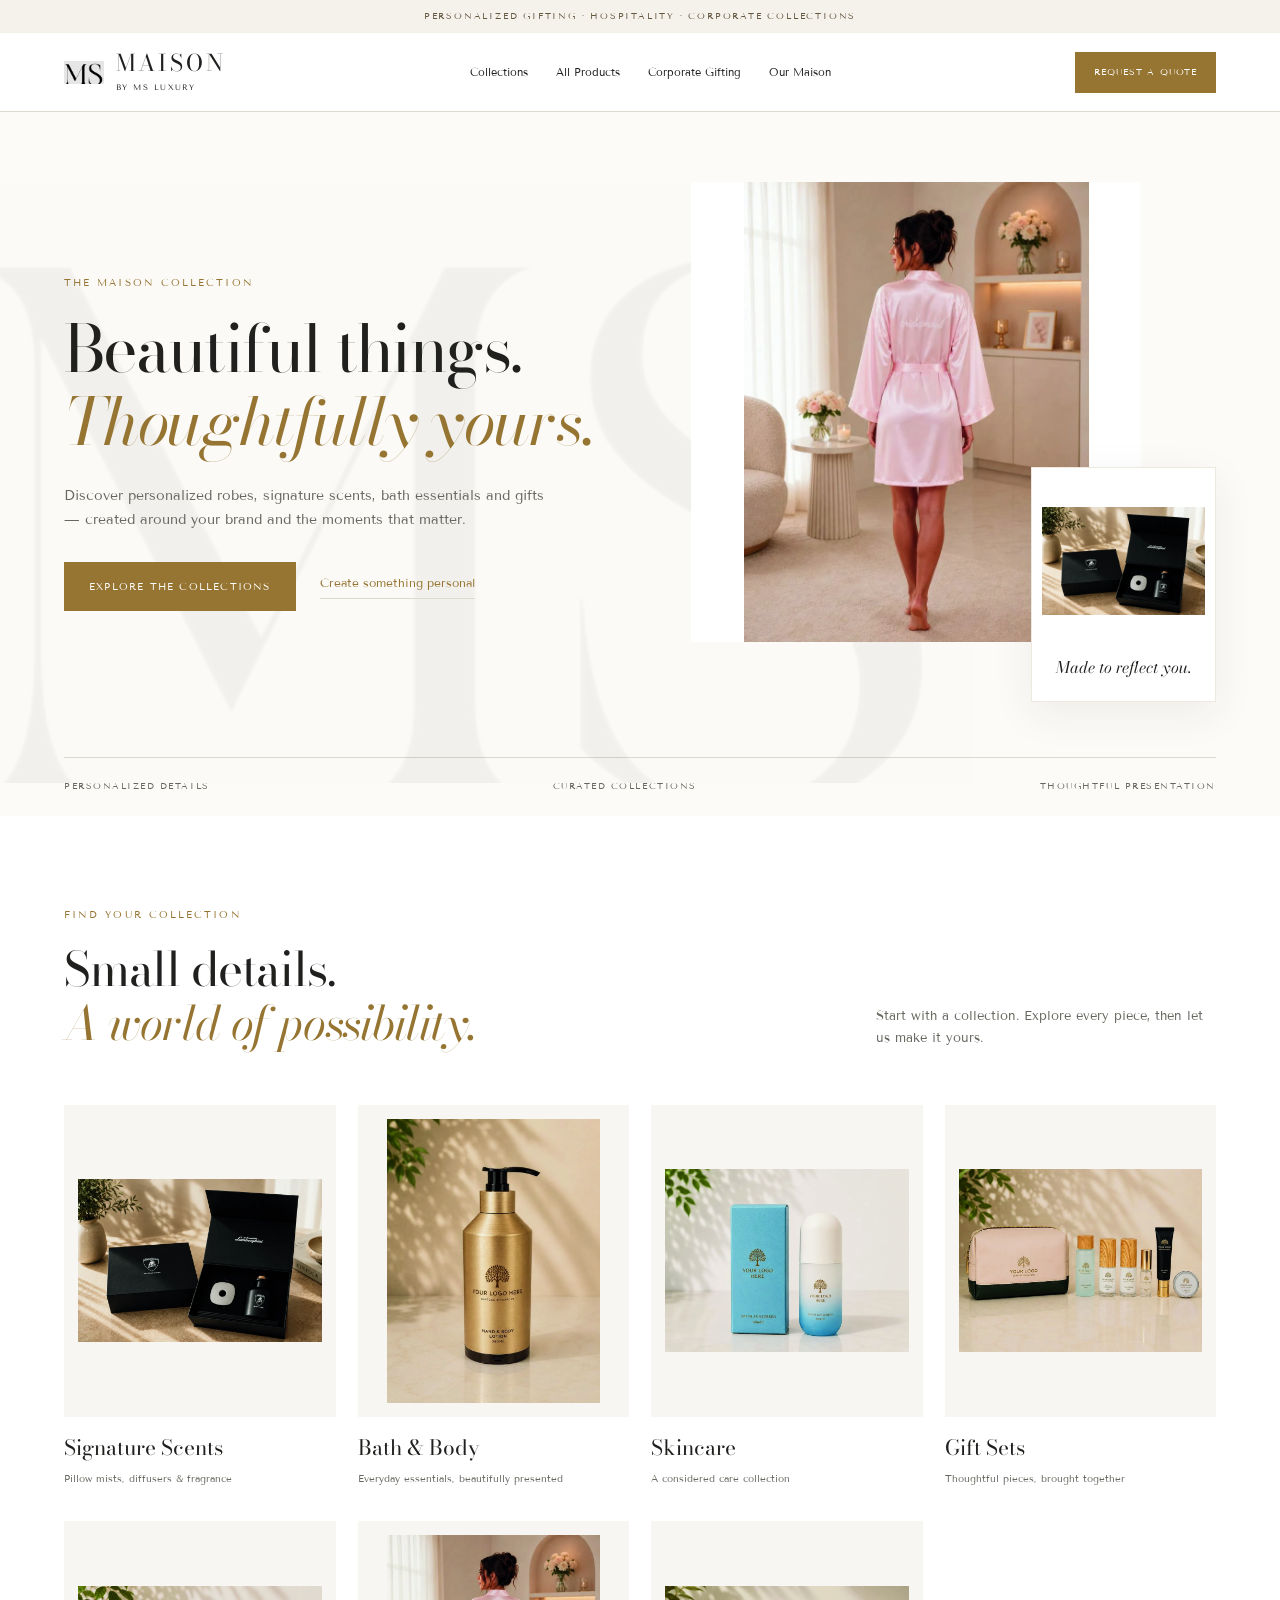
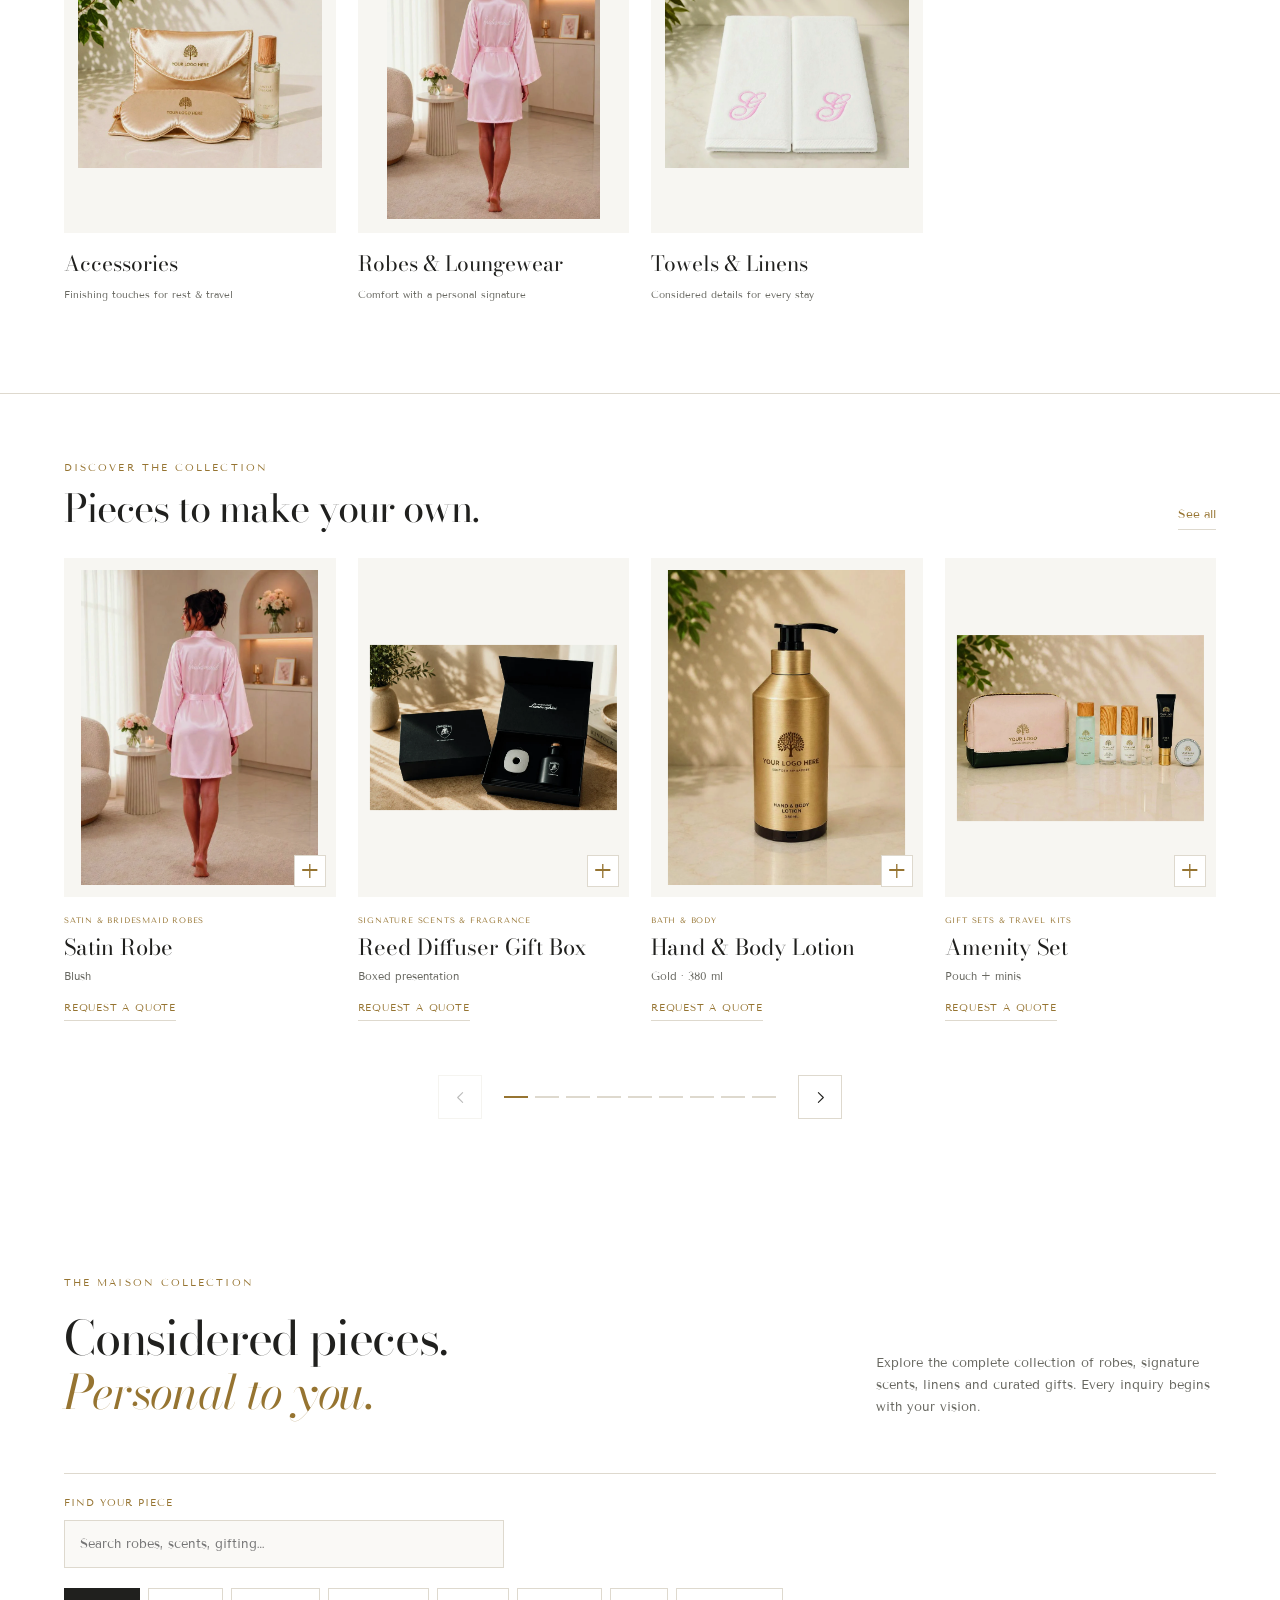
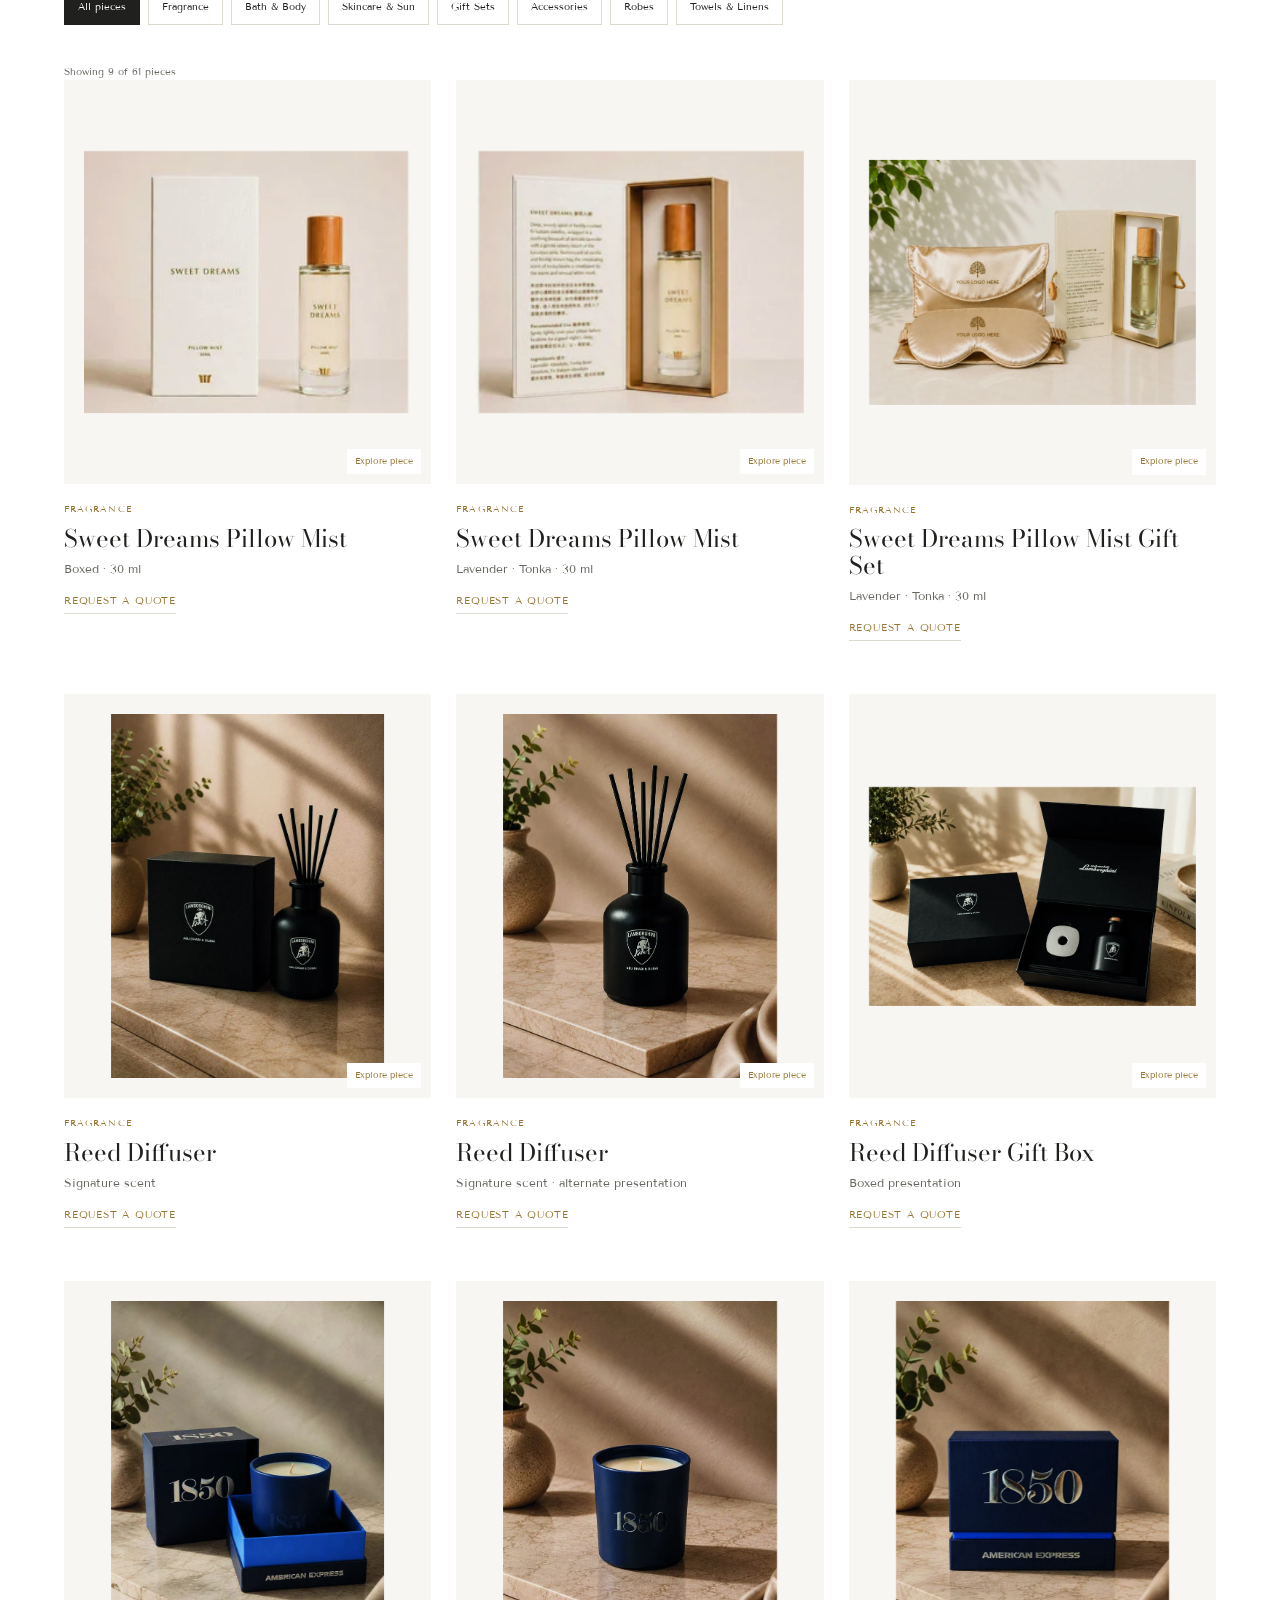
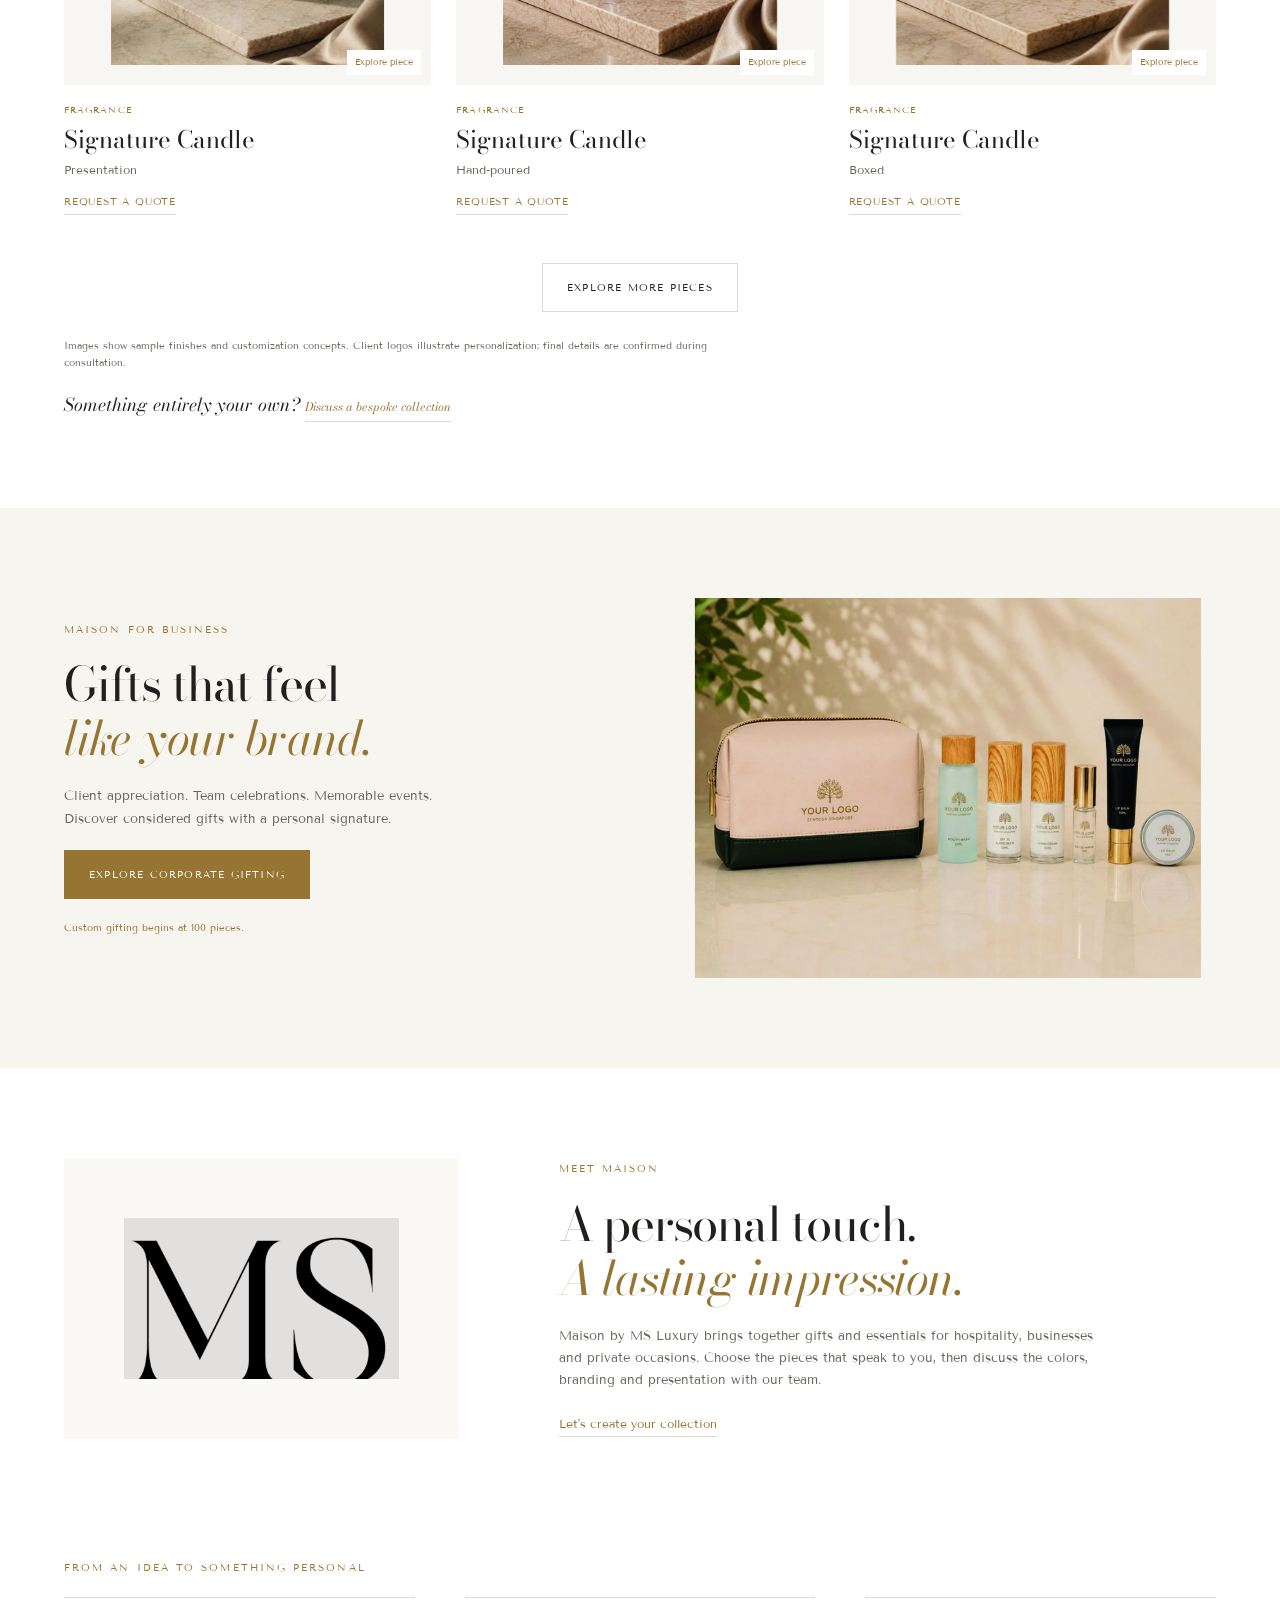
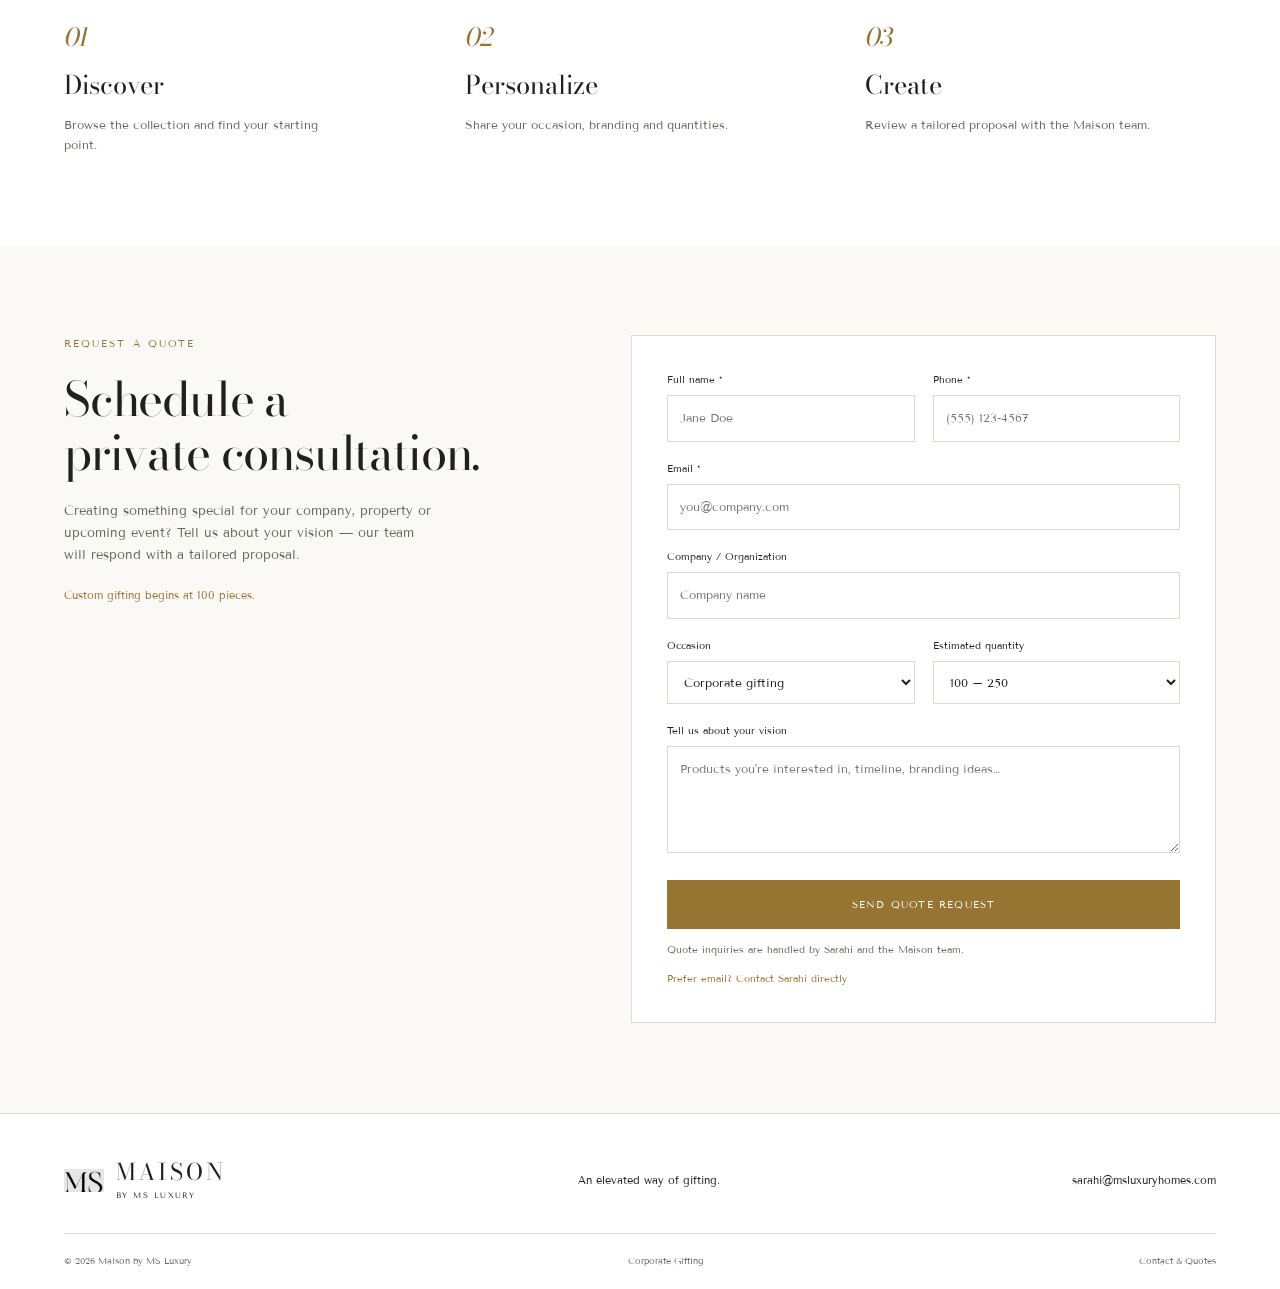
==== commit ab30ead3: "Add files via upload" ====
--- a/index.html
+++ b/index.html
@@ -14,7 +14,7 @@
   <meta name="theme-color" content="#ffffff" />
   <link rel="stylesheet" href="styles.css" />
 </head>
-<body><a class="skip-link" href="#collections">Skip to collections</a><div class="announcement">PERSONALIZED GIFTING · HOSPITALITY · CORPORATE COLLECTIONS</div><header class="nav" id="nav"><a class="nav-brand" href="index.html" aria-label="Maison by MS Luxury home"><img src="assets/catalog-mark.png" alt="MS Luxury"/><span>MAISON<small>BY MS LUXURY</small></span></a><nav class="nav-links"><a href="index.html#collections">Collections</a><a href="index.html#shop">All Products</a><a href="corporate-gifting.html">Corporate Gifting</a><a href="index.html#maison">Our Maison</a></nav><a href="index.html#quote" class="btn btn-gold btn-sm">Request a Quote</a><button class="nav-toggle" id="navToggle" aria-label="Open menu" aria-expanded="false" aria-controls="mobileMenu"><span></span><span></span></button></header><div class="mobile-menu" id="mobileMenu"><a href="index.html#collections">Collections</a><a href="index.html#shop">All Products</a><a href="corporate-gifting.html">Corporate Gifting</a><a href="index.html#maison">Our Maison</a><a href="index.html#quote" class="btn btn-gold">Request a Quote</a></div><main><section class="hero" id="top"><img class="hero-mark" src="assets/catalog-mark.png" alt="" aria-hidden="true"/><div class="container hero-inner"><div class="hero-copy"><p class="eyebrow">The Maison collection</p><h1>Beautiful things.<br/><em>Thoughtfully yours.</em></h1><p>Discover personalized robes, signature scents, bath essentials and gifts — created around your brand and the moments that matter.</p><div class="hero-ctas"><a href="#collections" class="btn btn-gold">Explore the collections</a><a href="#quote" class="link-gold">Create something personal</a></div></div><div class="hero-products"><img class="hero-product-main" src="assets/catalog/p11-01.webp" alt="Satin robe from the Maison catalog"/><div class="hero-product-small"><img src="assets/catalog/p05-06.webp" alt="Reed diffuser gift box from the Maison catalog"/><span>Made to reflect you.</span></div></div></div><div class="container hero-bottom"><span>PERSONALIZED DETAILS</span><span>CURATED COLLECTIONS</span><span>THOUGHTFUL PRESENTATION</span></div></section><section id="collections" class="collections"><div class="container"><div class="section-heading"><div><p class="eyebrow">Find your collection</p><h2>Small details.<br/><em>A world of possibility.</em></h2></div><p class="section-sub">Start with a collection. Explore every piece, then let us make it yours.</p></div><div class="category-grid"><button class="category-card" type="button" data-category-link="fragrance"><div class="category-img"><img src="assets/catalog/p05-06.webp" alt="Reed Diffuser Gift Box" loading="lazy"/></div><span class="category-title">Signature Scents</span><span class="category-caption">Pillow mists, diffusers & fragrance</span></button><button class="category-card" type="button" data-category-link="body"><div class="category-img"><img src="assets/catalog/p06-01.webp" alt="Hand &amp; Body Lotion" loading="lazy"/></div><span class="category-title">Bath & Body</span><span class="category-caption">Everyday essentials, beautifully presented</span></button><button class="category-card" type="button" data-category-link="skincare"><div class="category-img"><img src="assets/catalog/p07-01.webp" alt="SPF 30 Sunscreen" loading="lazy"/></div><span class="category-title">Skincare</span><span class="category-caption">A considered care collection</span></button><button class="category-card" type="button" data-category-link="gifting"><div class="category-img"><img src="assets/catalog/p08-02.webp" alt="Amenity Set" loading="lazy"/></div><span class="category-title">Gift Sets</span><span class="category-caption">Thoughtful pieces, brought together</span></button><button class="category-card" type="button" data-category-link="accessories"><div class="category-img"><img src="assets/catalog/p09-03.webp" alt="Sweet Dreams Set" loading="lazy"/></div><span class="category-title">Accessories</span><span class="category-caption">Finishing touches for rest & travel</span></button><button class="category-card" type="button" data-category-link="robes"><div class="category-img"><img src="assets/catalog/p11-01.webp" alt="Satin Robe" loading="lazy"/></div><span class="category-title">Robes & Loungewear</span><span class="category-caption">Comfort with a personal signature</span></button><button class="category-card" type="button" data-category-link="linens"><div class="category-img"><img src="assets/catalog/p17-01.webp" alt="Monogram Towel Set" loading="lazy"/></div><span class="category-title">Towels & Linens</span><span class="category-caption">Considered details for every stay</span></button></div></div></section><section class="featured" aria-label="Rotating product collection"><div class="container"><div class="featured-top"><p class="eyebrow">The collection, in focus</p><div class="slider-controls"><button type="button" id="slidePrev" aria-label="Previous product"><svg viewBox="0 0 24 24" aria-hidden="true"><path d="M15 5l-7 7 7 7"/></svg></button><span id="slideCount" aria-live="polite">01 / 61</span><button type="button" id="slideNext" aria-label="Next product"><svg viewBox="0 0 24 24" aria-hidden="true"><path d="M9 5l7 7-7 7"/></svg></button><button type="button" id="slidePause" aria-label="Pause product rotation">Pause</button></div></div><div class="featured-stage"><article class="featured-slide" data-slide="0" ><div class="featured-image"><img src="assets/catalog/p05-01.webp" alt="Sweet Dreams Pillow Mist" /></div><div class="featured-copy"><p class="eyebrow">From the collection</p><h2>Sweet Dreams Pillow Mist</h2><p>Boxed · 30 ml</p><button class="link-gold" data-featured-preview="p5-1" type="button">Explore this piece</button></div></article><article class="featured-slide" data-slide="1" hidden><div class="featured-image"><img src="assets/catalog/p05-02.webp" alt="Sweet Dreams Pillow Mist" loading="lazy"/></div><div class="featured-copy"><p class="eyebrow">From the collection</p><h2>Sweet Dreams Pillow Mist</h2><p>Lavender · Tonka · 30 ml</p><button class="link-gold" data-featured-preview="p5-2" type="button">Explore this piece</button></div></article><article class="featured-slide" data-slide="2" hidden><div class="featured-image"><img src="assets/catalog/p05-03.webp" alt="Sweet Dreams Pillow Mist Gift Set" loading="lazy"/></div><div class="featured-copy"><p class="eyebrow">From the collection</p><h2>Sweet Dreams Pillow Mist Gift Set</h2><p>Lavender · Tonka · 30 ml</p><button class="link-gold" data-featured-preview="p5-3" type="button">Explore this piece</button></div></article><article class="featured-slide" data-slide="3" hidden><div class="featured-image"><img src="assets/catalog/p05-04.webp" alt="Reed Diffuser" loading="lazy"/></div><div class="featured-copy"><p class="eyebrow">From the collection</p><h2>Reed Diffuser</h2><p>Signature scent</p><button class="link-gold" data-featured-preview="p5-4" type="button">Explore this piece</button></div></article><article class="featured-slide" data-slide="4" hidden><div class="featured-image"><img src="assets/catalog/p05-05.webp" alt="Reed Diffuser" loading="lazy"/></div><div class="featured-copy"><p class="eyebrow">From the collection</p><h2>Reed Diffuser</h2><p>Signature scent · alternate presentation</p><button class="link-gold" data-featured-preview="p5-5" type="button">Explore this piece</button></div></article><article class="featured-slide" data-slide="5" hidden><div class="featured-image"><img src="assets/catalog/p05-06.webp" alt="Reed Diffuser Gift Box" loading="lazy"/></div><div class="featured-copy"><p class="eyebrow">From the collection</p><h2>Reed Diffuser Gift Box</h2><p>Boxed presentation</p><button class="link-gold" data-featured-preview="p5-6" type="button">Explore this piece</button></div></article><article class="featured-slide" data-slide="6" hidden><div class="featured-image"><img src="assets/catalog/p05-07.webp" alt="Signature Candle" loading="lazy"/></div><div class="featured-copy"><p class="eyebrow">From the collection</p><h2>Signature Candle</h2><p>Presentation</p><button class="link-gold" data-featured-preview="p5-7" type="button">Explore this piece</button></div></article><article class="featured-slide" data-slide="7" hidden><div class="featured-image"><img src="assets/catalog/p05-08.webp" alt="Signature Candle" loading="lazy"/></div><div class="featured-copy"><p class="eyebrow">From the collection</p><h2>Signature Candle</h2><p>Hand-poured</p><button class="link-gold" data-featured-preview="p5-8" type="button">Explore this piece</button></div></article><article class="featured-slide" data-slide="8" hidden><div class="featured-image"><img src="assets/catalog/p05-09.webp" alt="Signature Candle" loading="lazy"/></div><div class="featured-copy"><p class="eyebrow">From the collection</p><h2>Signature Candle</h2><p>Boxed</p><button class="link-gold" data-featured-preview="p5-9" type="button">Explore this piece</button></div></article><article class="featured-slide" data-slide="9" hidden><div class="featured-image"><img src="assets/catalog/p06-01.webp" alt="Hand &amp; Body Lotion" loading="lazy"/></div><div class="featured-copy"><p class="eyebrow">From the collection</p><h2>Hand &amp; Body Lotion</h2><p>Gold · 380 ml</p><button class="link-gold" data-featured-preview="p6-1" type="button">Explore this piece</button></div></article><article class="featured-slide" data-slide="10" hidden><div class="featured-image"><img src="assets/catalog/p06-02.webp" alt="Body Lotion" loading="lazy"/></div><div class="featured-copy"><p class="eyebrow">From the collection</p><h2>Body Lotion</h2><p>Lait Satiné · 350 ml</p><button class="link-gold" data-featured-preview="p6-2" type="button">Explore this piece</button></div></article><article class="featured-slide" data-slide="11" hidden><div class="featured-image"><img src="assets/catalog/p06-03.webp" alt="Hand &amp; Body Wash" loading="lazy"/></div><div class="featured-copy"><p class="eyebrow">From the collection</p><h2>Hand &amp; Body Wash</h2><p>A Breath of Ocean · 350 ml</p><button class="link-gold" data-featured-preview="p6-3" type="button">Explore this piece</button></div></article><article class="featured-slide" data-slide="12" hidden><div class="featured-image"><img src="assets/catalog/p06-04.webp" alt="Hand Wash" loading="lazy"/></div><div class="featured-copy"><p class="eyebrow">From the collection</p><h2>Hand Wash</h2><p>350 ml</p><button class="link-gold" data-featured-preview="p6-4" type="button">Explore this piece</button></div></article><article class="featured-slide" data-slide="13" hidden><div class="featured-image"><img src="assets/catalog/p06-05.webp" alt="Tanning Oil" loading="lazy"/></div><div class="featured-copy"><p class="eyebrow">From the collection</p><h2>Tanning Oil</h2><p>Boxed · 60 ml</p><button class="link-gold" data-featured-preview="p6-5" type="button">Explore this piece</button></div></article><article class="featured-slide" data-slide="14" hidden><div class="featured-image"><img src="assets/catalog/p06-06.webp" alt="Tanning Oil" loading="lazy"/></div><div class="featured-copy"><p class="eyebrow">From the collection</p><h2>Tanning Oil</h2><p>Alternate boxed presentation · 60 ml</p><button class="link-gold" data-featured-preview="p6-6" type="button">Explore this piece</button></div></article><article class="featured-slide" data-slide="15" hidden><div class="featured-image"><img src="assets/catalog/p07-01.webp" alt="SPF 30 Sunscreen" loading="lazy"/></div><div class="featured-copy"><p class="eyebrow">From the collection</p><h2>SPF 30 Sunscreen</h2><p>Boxed · 60 ml</p><button class="link-gold" data-featured-preview="p7-1" type="button">Explore this piece</button></div></article><article class="featured-slide" data-slide="16" hidden><div class="featured-image"><img src="assets/catalog/p07-02.webp" alt="Face Mist" loading="lazy"/></div><div class="featured-copy"><p class="eyebrow">From the collection</p><h2>Face Mist</h2><p>Boxed · 30 ml</p><button class="link-gold" data-featured-preview="p7-2" type="button">Explore this piece</button></div></article><article class="featured-slide" data-slide="17" hidden><div class="featured-image"><img src="assets/catalog/p07-03.webp" alt="Hair Mist &amp; SPF 30 Sunscreen" loading="lazy"/></div><div class="featured-copy"><p class="eyebrow">From the collection</p><h2>Hair Mist &amp; SPF 30 Sunscreen</h2><p>Boxed · 50 ml</p><button class="link-gold" data-featured-preview="p7-3" type="button">Explore this piece</button></div></article><article class="featured-slide" data-slide="18" hidden><div class="featured-image"><img src="assets/catalog/p08-01.webp" alt="Amenity Set" loading="lazy"/></div><div class="featured-copy"><p class="eyebrow">From the collection</p><h2>Amenity Set</h2><p>Mouthwash · SPF · Hand cream · EDP · Lip balm</p><button class="link-gold" data-featured-preview="p8-1" type="button">Explore this piece</button></div></article><article class="featured-slide" data-slide="19" hidden><div class="featured-image"><img src="assets/catalog/p08-02.webp" alt="Amenity Set" loading="lazy"/></div><div class="featured-copy"><p class="eyebrow">From the collection</p><h2>Amenity Set</h2><p>Pouch + minis</p><button class="link-gold" data-featured-preview="p8-2" type="button">Explore this piece</button></div></article><article class="featured-slide" data-slide="20" hidden><div class="featured-image"><img src="assets/catalog/p08-03.webp" alt="Gift Set" loading="lazy"/></div><div class="featured-copy"><p class="eyebrow">From the collection</p><h2>Gift Set</h2><p>Pouch · SPF · Face mist · Hair mist</p><button class="link-gold" data-featured-preview="p8-3" type="button">Explore this piece</button></div></article><article class="featured-slide" data-slide="21" hidden><div class="featured-image"><img src="assets/catalog/p08-04.webp" alt="Gift Set" loading="lazy"/></div><div class="featured-copy"><p class="eyebrow">From the collection</p><h2>Gift Set</h2><p>Blue pouch · SPF 30</p><button class="link-gold" data-featured-preview="p8-4" type="button">Explore this piece</button></div></article><article class="featured-slide" data-slide="22" hidden><div class="featured-image"><img src="assets/catalog/p08-05.webp" alt="Gift Set" loading="lazy"/></div><div class="featured-copy"><p class="eyebrow">From the collection</p><h2>Gift Set</h2><p>Boxed presentation</p><button class="link-gold" data-featured-preview="p8-5" type="button">Explore this piece</button></div></article><article class="featured-slide" data-slide="23" hidden><div class="featured-image"><img src="assets/catalog/p08-06.webp" alt="Travel Kit" loading="lazy"/></div><div class="featured-copy"><p class="eyebrow">From the collection</p><h2>Travel Kit</h2><p>Pouch + minis</p><button class="link-gold" data-featured-preview="p8-6" type="button">Explore this piece</button></div></article><article class="featured-slide" data-slide="24" hidden><div class="featured-image"><img src="assets/catalog/p09-01.webp" alt="Cosmetic Pouch" loading="lazy"/></div><div class="featured-copy"><p class="eyebrow">From the collection</p><h2>Cosmetic Pouch</h2><p>Signature</p><button class="link-gold" data-featured-preview="p9-1" type="button">Explore this piece</button></div></article><article class="featured-slide" data-slide="25" hidden><div class="featured-image"><img src="assets/catalog/p09-02.webp" alt="Silk Eye Mask &amp; Pouch" loading="lazy"/></div><div class="featured-copy"><p class="eyebrow">From the collection</p><h2>Silk Eye Mask &amp; Pouch</h2><p>Champagne</p><button class="link-gold" data-featured-preview="p9-2" type="button">Explore this piece</button></div></article><article class="featured-slide" data-slide="26" hidden><div class="featured-image"><img src="assets/catalog/p09-03.webp" alt="Sweet Dreams Set" loading="lazy"/></div><div class="featured-copy"><p class="eyebrow">From the collection</p><h2>Sweet Dreams Set</h2><p>With fragrance</p><button class="link-gold" data-featured-preview="p9-3" type="button">Explore this piece</button></div></article><article class="featured-slide" data-slide="27" hidden><div class="featured-image"><img src="assets/catalog/p09-04.webp" alt="Ultra Plush Fleece Blanket" loading="lazy"/></div><div class="featured-copy"><p class="eyebrow">From the collection</p><h2>Ultra Plush Fleece Blanket</h2><p>Beige · Custom</p><button class="link-gold" data-featured-preview="p9-4" type="button">Explore this piece</button></div></article><article class="featured-slide" data-slide="28" hidden><div class="featured-image"><img src="assets/catalog/p11-01.webp" alt="Satin Robe" loading="lazy"/></div><div class="featured-copy"><p class="eyebrow">From the collection</p><h2>Satin Robe</h2><p>Blush</p><button class="link-gold" data-featured-preview="p11-1" type="button">Explore this piece</button></div></article><article class="featured-slide" data-slide="29" hidden><div class="featured-image"><img src="assets/catalog/p11-02.webp" alt="Satin Robe" loading="lazy"/></div><div class="featured-copy"><p class="eyebrow">From the collection</p><h2>Satin Robe</h2><p>White</p><button class="link-gold" data-featured-preview="p11-2" type="button">Explore this piece</button></div></article><article class="featured-slide" data-slide="30" hidden><div class="featured-image"><img src="assets/catalog/p11-03.webp" alt="Satin Robe" loading="lazy"/></div><div class="featured-copy"><p class="eyebrow">From the collection</p><h2>Satin Robe</h2><p>Black</p><button class="link-gold" data-featured-preview="p11-3" type="button">Explore this piece</button></div></article><article class="featured-slide" data-slide="31" hidden><div class="featured-image"><img src="assets/catalog/p11-04.webp" alt="Bridesmaid Robes" loading="lazy"/></div><div class="featured-copy"><p class="eyebrow">From the collection</p><h2>Bridesmaid Robes</h2><p>Black · Set</p><button class="link-gold" data-featured-preview="p11-4" type="button">Explore this piece</button></div></article><article class="featured-slide" data-slide="32" hidden><div class="featured-image"><img src="assets/catalog/p11-05.webp" alt="Bridesmaid Robes" loading="lazy"/></div><div class="featured-copy"><p class="eyebrow">From the collection</p><h2>Bridesmaid Robes</h2><p>Blush · Set</p><button class="link-gold" data-featured-preview="p11-5" type="button">Explore this piece</button></div></article><article class="featured-slide" data-slide="33" hidden><div class="featured-image"><img src="assets/catalog/p12-01.webp" alt="Shawl Collar Microfiber Robe" loading="lazy"/></div><div class="featured-copy"><p class="eyebrow">From the collection</p><h2>Shawl Collar Microfiber Robe</h2><p>Ecru</p><button class="link-gold" data-featured-preview="p12-1" type="button">Explore this piece</button></div></article><article class="featured-slide" data-slide="34" hidden><div class="featured-image"><img src="assets/catalog/p12-02.webp" alt="Shawl Collar Waffle Robe" loading="lazy"/></div><div class="featured-copy"><p class="eyebrow">From the collection</p><h2>Shawl Collar Waffle Robe</h2><p>White</p><button class="link-gold" data-featured-preview="p12-2" type="button">Explore this piece</button></div></article><article class="featured-slide" data-slide="35" hidden><div class="featured-image"><img src="assets/catalog/p12-03.webp" alt="Shawl Collar Microfiber Robe" loading="lazy"/></div><div class="featured-copy"><p class="eyebrow">From the collection</p><h2>Shawl Collar Microfiber Robe</h2><p>White</p><button class="link-gold" data-featured-preview="p12-3" type="button">Explore this piece</button></div></article><article class="featured-slide" data-slide="36" hidden><div class="featured-image"><img src="assets/catalog/p12-04.webp" alt="Shawl Collar Microfiber Robe" loading="lazy"/></div><div class="featured-copy"><p class="eyebrow">From the collection</p><h2>Shawl Collar Microfiber Robe</h2><p>White · alternate presentation</p><button class="link-gold" data-featured-preview="p12-4" type="button">Explore this piece</button></div></article><article class="featured-slide" data-slide="37" hidden><div class="featured-image"><img src="assets/catalog/p12-05.webp" alt="Microfiber Robe · His &amp; Hers" loading="lazy"/></div><div class="featured-copy"><p class="eyebrow">From the collection</p><h2>Microfiber Robe · His &amp; Hers</h2><p>White &amp; black</p><button class="link-gold" data-featured-preview="p12-5" type="button">Explore this piece</button></div></article><article class="featured-slide" data-slide="38" hidden><div class="featured-image"><img src="assets/catalog/p12-06.webp" alt="SCMR Monogram Robe" loading="lazy"/></div><div class="featured-copy"><p class="eyebrow">From the collection</p><h2>SCMR Monogram Robe</h2><p>Custom</p><button class="link-gold" data-featured-preview="p12-6" type="button">Explore this piece</button></div></article><article class="featured-slide" data-slide="39" hidden><div class="featured-image"><img src="assets/catalog/p13-01.webp" alt="Waffle Kimono Robe" loading="lazy"/></div><div class="featured-copy"><p class="eyebrow">From the collection</p><h2>Waffle Kimono Robe</h2><p>White · Monogram</p><button class="link-gold" data-featured-preview="p13-1" type="button">Explore this piece</button></div></article><article class="featured-slide" data-slide="40" hidden><div class="featured-image"><img src="assets/catalog/p13-02.webp" alt="Waffle Kimono Robe" loading="lazy"/></div><div class="featured-copy"><p class="eyebrow">From the collection</p><h2>Waffle Kimono Robe</h2><p>White</p><button class="link-gold" data-featured-preview="p13-2" type="button">Explore this piece</button></div></article><article class="featured-slide" data-slide="41" hidden><div class="featured-image"><img src="assets/catalog/p13-03.webp" alt="Classic Robe" loading="lazy"/></div><div class="featured-copy"><p class="eyebrow">From the collection</p><h2>Classic Robe</h2><p>Grey · Folded</p><button class="link-gold" data-featured-preview="p13-3" type="button">Explore this piece</button></div></article><article class="featured-slide" data-slide="42" hidden><div class="featured-image"><img src="assets/catalog/p13-04.webp" alt="Classic Robes" loading="lazy"/></div><div class="featured-copy"><p class="eyebrow">From the collection</p><h2>Classic Robes</h2><p>Dark grey</p><button class="link-gold" data-featured-preview="p13-4" type="button">Explore this piece</button></div></article><article class="featured-slide" data-slide="43" hidden><div class="featured-image"><img src="assets/catalog/p13-05.webp" alt="His &amp; Hers Robes" loading="lazy"/></div><div class="featured-copy"><p class="eyebrow">From the collection</p><h2>His &amp; Hers Robes</h2><p>Black</p><button class="link-gold" data-featured-preview="p13-5" type="button">Explore this piece</button></div></article><article class="featured-slide" data-slide="44" hidden><div class="featured-image"><img src="assets/catalog/p14-01.webp" alt="Microterry Jacquard · Shawl Collar" loading="lazy"/></div><div class="featured-copy"><p class="eyebrow">From the collection</p><h2>Microterry Jacquard · Shawl Collar</h2><p>White · Folded</p><button class="link-gold" data-featured-preview="p14-1" type="button">Explore this piece</button></div></article><article class="featured-slide" data-slide="45" hidden><div class="featured-image"><img src="assets/catalog/p14-02.webp" alt="Microterry Jacquard Bathrobe" loading="lazy"/></div><div class="featured-copy"><p class="eyebrow">From the collection</p><h2>Microterry Jacquard Bathrobe</h2><p>White</p><button class="link-gold" data-featured-preview="p14-2" type="button">Explore this piece</button></div></article><article class="featured-slide" data-slide="46" hidden><div class="featured-image"><img src="assets/catalog/p14-03.webp" alt="Microterry Jacquard Bathrobe" loading="lazy"/></div><div class="featured-copy"><p class="eyebrow">From the collection</p><h2>Microterry Jacquard Bathrobe</h2><p>White · alternate presentation</p><button class="link-gold" data-featured-preview="p14-3" type="button">Explore this piece</button></div></article><article class="featured-slide" data-slide="47" hidden><div class="featured-image"><img src="assets/catalog/p14-04.webp" alt="Custom Striped Robe" loading="lazy"/></div><div class="featured-copy"><p class="eyebrow">From the collection</p><h2>Custom Striped Robe</h2><p>Blue</p><button class="link-gold" data-featured-preview="p14-4" type="button">Explore this piece</button></div></article><article class="featured-slide" data-slide="48" hidden><div class="featured-image"><img src="assets/catalog/p14-05.webp" alt="Striped Robe" loading="lazy"/></div><div class="featured-copy"><p class="eyebrow">From the collection</p><h2>Striped Robe</h2><p>Blue</p><button class="link-gold" data-featured-preview="p14-5" type="button">Explore this piece</button></div></article><article class="featured-slide" data-slide="49" hidden><div class="featured-image"><img src="assets/catalog/p14-06.webp" alt="Sweatshirt Robe" loading="lazy"/></div><div class="featured-copy"><p class="eyebrow">From the collection</p><h2>Sweatshirt Robe</h2><p>Grey · 60% poly, 40% cotton</p><button class="link-gold" data-featured-preview="p14-6" type="button">Explore this piece</button></div></article><article class="featured-slide" data-slide="50" hidden><div class="featured-image"><img src="assets/catalog/p15-01.webp" alt="Children’s Robe" loading="lazy"/></div><div class="featured-copy"><p class="eyebrow">From the collection</p><h2>Children’s Robe</h2><p>White · Hooded</p><button class="link-gold" data-featured-preview="p15-1" type="button">Explore this piece</button></div></article><article class="featured-slide" data-slide="51" hidden><div class="featured-image"><img src="assets/catalog/p15-02.webp" alt="Children’s Robe" loading="lazy"/></div><div class="featured-copy"><p class="eyebrow">From the collection</p><h2>Children’s Robe</h2><p>White</p><button class="link-gold" data-featured-preview="p15-2" type="button">Explore this piece</button></div></article><article class="featured-slide" data-slide="52" hidden><div class="featured-image"><img src="assets/catalog/p15-03.webp" alt="Children’s Robe" loading="lazy"/></div><div class="featured-copy"><p class="eyebrow">From the collection</p><h2>Children’s Robe</h2><p>White · alternate presentation</p><button class="link-gold" data-featured-preview="p15-3" type="button">Explore this piece</button></div></article><article class="featured-slide" data-slide="53" hidden><div class="featured-image"><img src="assets/catalog/p15-04.webp" alt="Children’s Robe" loading="lazy"/></div><div class="featured-copy"><p class="eyebrow">From the collection</p><h2>Children’s Robe</h2><p>White · Hooded · Customized</p><button class="link-gold" data-featured-preview="p15-4" type="button">Explore this piece</button></div></article><article class="featured-slide" data-slide="54" hidden><div class="featured-image"><img src="assets/catalog/p15-05.webp" alt="Children’s Robe" loading="lazy"/></div><div class="featured-copy"><p class="eyebrow">From the collection</p><h2>Children’s Robe</h2><p>White · personalized presentation</p><button class="link-gold" data-featured-preview="p15-5" type="button">Explore this piece</button></div></article><article class="featured-slide" data-slide="55" hidden><div class="featured-image"><img src="assets/catalog/p15-06.webp" alt="Children’s Robe" loading="lazy"/></div><div class="featured-copy"><p class="eyebrow">From the collection</p><h2>Children’s Robe</h2><p>White · alternate view</p><button class="link-gold" data-featured-preview="p15-6" type="button">Explore this piece</button></div></article><article class="featured-slide" data-slide="56" hidden><div class="featured-image"><img src="assets/catalog/p17-01.webp" alt="Monogram Towel Set" loading="lazy"/></div><div class="featured-copy"><p class="eyebrow">From the collection</p><h2>Monogram Towel Set</h2><p>Customized</p><button class="link-gold" data-featured-preview="p17-1" type="button">Explore this piece</button></div></article><article class="featured-slide" data-slide="57" hidden><div class="featured-image"><img src="assets/catalog/p17-02.webp" alt="Monogram Bath Towel" loading="lazy"/></div><div class="featured-copy"><p class="eyebrow">From the collection</p><h2>Monogram Bath Towel</h2><p>Customized</p><button class="link-gold" data-featured-preview="p17-2" type="button">Explore this piece</button></div></article><article class="featured-slide" data-slide="58" hidden><div class="featured-image"><img src="assets/catalog/p17-03.webp" alt="Spa Wrap" loading="lazy"/></div><div class="featured-copy"><p class="eyebrow">From the collection</p><h2>Spa Wrap</h2><p>White</p><button class="link-gold" data-featured-preview="p17-3" type="button">Explore this piece</button></div></article><article class="featured-slide" data-slide="59" hidden><div class="featured-image"><img src="assets/catalog/p17-04.webp" alt="Spa Wrap" loading="lazy"/></div><div class="featured-copy"><p class="eyebrow">From the collection</p><h2>Spa Wrap</h2><p>White · Ecru · Pink · Black</p><button class="link-gold" data-featured-preview="p17-4" type="button">Explore this piece</button></div></article><article class="featured-slide" data-slide="60" hidden><div class="featured-image"><img src="assets/catalog/p17-05.webp" alt="Pool &amp; Beach Towels" loading="lazy"/></div><div class="featured-copy"><p class="eyebrow">From the collection</p><h2>Pool &amp; Beach Towels</h2><p>Striped in shown colors</p><button class="link-gold" data-featured-preview="p17-5" type="button">Explore this piece</button></div></article></div></div></section><section class="shop" id="shop"><div class="container">
+<body><a class="skip-link" href="#collections">Skip to collections</a><div class="announcement">PERSONALIZED GIFTING · HOSPITALITY · CORPORATE COLLECTIONS</div><header class="nav" id="nav"><a class="nav-brand" href="index.html" aria-label="Maison by MS Luxury home"><img src="assets/catalog-mark.png" alt="MS Luxury"/><span>MAISON<small>BY MS LUXURY</small></span></a><nav class="nav-links"><a href="index.html#collections">Collections</a><a href="index.html#shop">All Products</a><a href="corporate-gifting.html">Corporate Gifting</a><a href="index.html#maison">Our Maison</a></nav><a href="index.html#quote" class="btn btn-gold btn-sm">Request a Quote</a><button class="nav-toggle" id="navToggle" aria-label="Open menu" aria-expanded="false" aria-controls="mobileMenu"><span></span><span></span></button></header><div class="mobile-menu" id="mobileMenu"><a href="index.html#collections">Collections</a><a href="index.html#shop">All Products</a><a href="corporate-gifting.html">Corporate Gifting</a><a href="index.html#maison">Our Maison</a><a href="index.html#quote" class="btn btn-gold">Request a Quote</a></div><main><section class="hero" id="top"><img class="hero-mark" src="assets/catalog-mark.png" alt="" aria-hidden="true"/><div class="container hero-inner"><div class="hero-copy"><p class="eyebrow">The Maison collection</p><h1>Beautiful things.<br/><em>Thoughtfully yours.</em></h1><p>Discover personalized robes, signature scents, bath essentials and gifts — created around your brand and the moments that matter.</p><div class="hero-ctas"><a href="#collections" class="btn btn-gold">Explore the collections</a><a href="#quote" class="link-gold">Create something personal</a></div></div><div class="hero-products"><img class="hero-product-main" src="assets/catalog/p11-01.webp" alt="Satin robe from the Maison catalog"/><div class="hero-product-small"><img src="assets/catalog/p05-06.webp" alt="Reed diffuser gift box from the Maison catalog"/><span>Made to reflect you.</span></div></div></div><div class="container hero-bottom"><span>PERSONALIZED DETAILS</span><span>CURATED COLLECTIONS</span><span>THOUGHTFUL PRESENTATION</span></div></section><section id="collections" class="collections"><div class="container"><div class="section-heading"><div><p class="eyebrow">Find your collection</p><h2>Small details.<br/><em>A world of possibility.</em></h2></div><p class="section-sub">Start with a collection. Explore every piece, then let us make it yours.</p></div><div class="category-grid"><button class="category-card" type="button" data-category-link="fragrance"><div class="category-img"><img src="assets/catalog/p05-06.webp" alt="Reed Diffuser Gift Box" loading="lazy"/></div><span class="category-title">Signature Scents</span><span class="category-caption">Pillow mists, diffusers & fragrance</span></button><button class="category-card" type="button" data-category-link="body"><div class="category-img"><img src="assets/catalog/p06-01.webp" alt="Hand &amp; Body Lotion" loading="lazy"/></div><span class="category-title">Bath & Body</span><span class="category-caption">Everyday essentials, beautifully presented</span></button><button class="category-card" type="button" data-category-link="skincare"><div class="category-img"><img src="assets/catalog/p07-01.webp" alt="SPF 30 Sunscreen" loading="lazy"/></div><span class="category-title">Skincare</span><span class="category-caption">A considered care collection</span></button><button class="category-card" type="button" data-category-link="gifting"><div class="category-img"><img src="assets/catalog/p08-02.webp" alt="Amenity Set" loading="lazy"/></div><span class="category-title">Gift Sets</span><span class="category-caption">Thoughtful pieces, brought together</span></button><button class="category-card" type="button" data-category-link="accessories"><div class="category-img"><img src="assets/catalog/p09-03.webp" alt="Sweet Dreams Set" loading="lazy"/></div><span class="category-title">Accessories</span><span class="category-caption">Finishing touches for rest & travel</span></button><button class="category-card" type="button" data-category-link="robes"><div class="category-img"><img src="assets/catalog/p11-01.webp" alt="Satin Robe" loading="lazy"/></div><span class="category-title">Robes & Loungewear</span><span class="category-caption">Comfort with a personal signature</span></button><button class="category-card" type="button" data-category-link="linens"><div class="category-img"><img src="assets/catalog/p17-01.webp" alt="Monogram Towel Set" loading="lazy"/></div><span class="category-title">Towels & Linens</span><span class="category-caption">Considered details for every stay</span></button></div></div></section><section class="product-rail" aria-labelledby="railHeading"><div class="container"><div class="rail-heading"><div><p class="eyebrow">Discover the collection</p><h2 id="railHeading">Pieces to make your own.</h2></div><a class="link-gold" href="#shop">See all</a></div><div class="rail-track" id="productRail" tabindex="0" aria-label="Swipe or use arrow keys to browse featured products"><article class="rail-card"><button type="button" class="rail-preview" data-featured-preview="p11-1" aria-label="Explore Satin Robe"><div class="rail-image"><img src="assets/catalog/p11-01.webp" alt="Satin Robe" loading="lazy"/></div><span class="rail-plus" aria-hidden="true">+</span></button><p class="rail-category">Satin &amp; Bridesmaid Robes</p><h3>Satin Robe</h3><p class="rail-detail">Blush</p><button class="product-cta" data-product="Satin Robe — Blush" type="button">Request a quote</button></article><article class="rail-card"><button type="button" class="rail-preview" data-featured-preview="p5-6" aria-label="Explore Reed Diffuser Gift Box"><div class="rail-image"><img src="assets/catalog/p05-06.webp" alt="Reed Diffuser Gift Box" loading="lazy"/></div><span class="rail-plus" aria-hidden="true">+</span></button><p class="rail-category">Signature Scents &amp; Fragrance</p><h3>Reed Diffuser Gift Box</h3><p class="rail-detail">Boxed presentation</p><button class="product-cta" data-product="Reed Diffuser Gift Box — Boxed presentation" type="button">Request a quote</button></article><article class="rail-card"><button type="button" class="rail-preview" data-featured-preview="p6-1" aria-label="Explore Hand &amp; Body Lotion"><div class="rail-image"><img src="assets/catalog/p06-01.webp" alt="Hand &amp; Body Lotion" loading="lazy"/></div><span class="rail-plus" aria-hidden="true">+</span></button><p class="rail-category">Bath &amp; Body</p><h3>Hand &amp; Body Lotion</h3><p class="rail-detail">Gold · 380 ml</p><button class="product-cta" data-product="Hand &amp; Body Lotion — Gold · 380 ml" type="button">Request a quote</button></article><article class="rail-card"><button type="button" class="rail-preview" data-featured-preview="p8-2" aria-label="Explore Amenity Set"><div class="rail-image"><img src="assets/catalog/p08-02.webp" alt="Amenity Set" loading="lazy"/></div><span class="rail-plus" aria-hidden="true">+</span></button><p class="rail-category">Gift Sets &amp; Travel Kits</p><h3>Amenity Set</h3><p class="rail-detail">Pouch + minis</p><button class="product-cta" data-product="Amenity Set — Pouch + minis" type="button">Request a quote</button></article><article class="rail-card"><button type="button" class="rail-preview" data-featured-preview="p9-3" aria-label="Explore Sweet Dreams Set"><div class="rail-image"><img src="assets/catalog/p09-03.webp" alt="Sweet Dreams Set" loading="lazy"/></div><span class="rail-plus" aria-hidden="true">+</span></button><p class="rail-category">Accessories &amp; Finishing Touches</p><h3>Sweet Dreams Set</h3><p class="rail-detail">With fragrance</p><button class="product-cta" data-product="Sweet Dreams Set — With fragrance" type="button">Request a quote</button></article><article class="rail-card"><button type="button" class="rail-preview" data-featured-preview="p17-1" aria-label="Explore Monogram Towel Set"><div class="rail-image"><img src="assets/catalog/p17-01.webp" alt="Monogram Towel Set" loading="lazy"/></div><span class="rail-plus" aria-hidden="true">+</span></button><p class="rail-category">Towels &amp; Linens</p><h3>Monogram Towel Set</h3><p class="rail-detail">Customized</p><button class="product-cta" data-product="Monogram Towel Set — Customized" type="button">Request a quote</button></article><article class="rail-card"><button type="button" class="rail-preview" data-featured-preview="p7-1" aria-label="Explore SPF 30 Sunscreen"><div class="rail-image"><img src="assets/catalog/p07-01.webp" alt="SPF 30 Sunscreen" loading="lazy"/></div><span class="rail-plus" aria-hidden="true">+</span></button><p class="rail-category">Skincare &amp; Sun</p><h3>SPF 30 Sunscreen</h3><p class="rail-detail">Boxed · 60 ml</p><button class="product-cta" data-product="SPF 30 Sunscreen — Boxed · 60 ml" type="button">Request a quote</button></article><article class="rail-card"><button type="button" class="rail-preview" data-featured-preview="p5-1" aria-label="Explore Sweet Dreams Pillow Mist"><div class="rail-image"><img src="assets/catalog/p05-01.webp" alt="Sweet Dreams Pillow Mist" loading="lazy"/></div><span class="rail-plus" aria-hidden="true">+</span></button><p class="rail-category">Signature Scents &amp; Fragrance</p><h3>Sweet Dreams Pillow Mist</h3><p class="rail-detail">Boxed · 30 ml</p><button class="product-cta" data-product="Sweet Dreams Pillow Mist — Boxed · 30 ml" type="button">Request a quote</button></article><article class="rail-card"><button type="button" class="rail-preview" data-featured-preview="p12-1" aria-label="Explore Shawl Collar Microfiber Robe"><div class="rail-image"><img src="assets/catalog/p12-01.webp" alt="Shawl Collar Microfiber Robe" loading="lazy"/></div><span class="rail-plus" aria-hidden="true">+</span></button><p class="rail-category">Microfiber &amp; Waffle Robes</p><h3>Shawl Collar Microfiber Robe</h3><p class="rail-detail">Ecru</p><button class="product-cta" data-product="Shawl Collar Microfiber Robe — Ecru" type="button">Request a quote</button></article><article class="rail-card"><button type="button" class="rail-preview" data-featured-preview="p8-3" aria-label="Explore Gift Set"><div class="rail-image"><img src="assets/catalog/p08-03.webp" alt="Gift Set" loading="lazy"/></div><span class="rail-plus" aria-hidden="true">+</span></button><p class="rail-category">Gift Sets &amp; Travel Kits</p><h3>Gift Set</h3><p class="rail-detail">Pouch · SPF · Face mist · Hair mist</p><button class="product-cta" data-product="Gift Set — Pouch · SPF · Face mist · Hair mist" type="button">Request a quote</button></article><article class="rail-card"><button type="button" class="rail-preview" data-featured-preview="p9-1" aria-label="Explore Cosmetic Pouch"><div class="rail-image"><img src="assets/catalog/p09-01.webp" alt="Cosmetic Pouch" loading="lazy"/></div><span class="rail-plus" aria-hidden="true">+</span></button><p class="rail-category">Accessories &amp; Finishing Touches</p><h3>Cosmetic Pouch</h3><p class="rail-detail">Signature</p><button class="product-cta" data-product="Cosmetic Pouch — Signature" type="button">Request a quote</button></article><article class="rail-card"><button type="button" class="rail-preview" data-featured-preview="p17-5" aria-label="Explore Pool &amp; Beach Towels"><div class="rail-image"><img src="assets/catalog/p17-05.webp" alt="Pool &amp; Beach Towels" loading="lazy"/></div><span class="rail-plus" aria-hidden="true">+</span></button><p class="rail-category">Towels &amp; Linens</p><h3>Pool &amp; Beach Towels</h3><p class="rail-detail">Striped in shown colors</p><button class="product-cta" data-product="Pool &amp; Beach Towels — Striped in shown colors" type="button">Request a quote</button></article></div><div class="rail-navigation"><button id="railPrev" type="button" aria-label="Previous products"><svg viewBox="0 0 24 24" aria-hidden="true"><path d="M15 5l-7 7 7 7"/></svg></button><div class="rail-markers" id="railMarkers" aria-label="Product row position"></div><button id="railNext" type="button" aria-label="Next products"><svg viewBox="0 0 24 24" aria-hidden="true"><path d="M9 5l7 7-7 7"/></svg></button></div></div></section><section class="shop" id="shop"><div class="container">
   <div class="product-heading"><div><p class="eyebrow reveal">The Maison Collection</p><h2 class="reveal">Considered pieces.<br /><em>Personal to you.</em></h2></div><p class="section-sub reveal">Explore the complete collection of robes, signature scents, linens and curated gifts. Every inquiry begins with your vision.</p></div>
   <div class="catalog-tools"><label class="catalog-search" for="productSearch">Find your piece<input id="productSearch" type="search" placeholder="Search robes, scents, gifting…" /></label><div class="product-filters" role="group" aria-label="Filter products"><button type="button" data-filter="all" aria-pressed="true">All pieces</button><button type="button" data-filter="fragrance" aria-pressed="false">Fragrance</button><button type="button" data-filter="body" aria-pressed="false">Bath & Body</button><button type="button" data-filter="skincare" aria-pressed="false">Skincare & Sun</button><button type="button" data-filter="gifting" aria-pressed="false">Gift Sets</button><button type="button" data-filter="accessories" aria-pressed="false">Accessories</button><button type="button" data-filter="robes" aria-pressed="false">Robes</button><button type="button" data-filter="linens" aria-pressed="false">Towels & Linens</button></div></div><p class="product-count" id="productCount" aria-live="polite">61 pieces</p><div class="shop-grid"><article class="card product-card" data-category="fragrance" data-search="sweet dreams pillow mist boxed · 30 ml signature scents &amp; fragrance"><button type="button" class="product-preview" data-preview="p5-1" aria-label="View Sweet Dreams Pillow Mist, Boxed · 30 ml"><div class="card-img"><img src="assets/catalog/p05-01.webp" alt="Sweet Dreams Pillow Mist — Boxed · 30 ml" loading="lazy" decoding="async" width="900" height="1100" /></div><span>Explore piece</span></button><div class="card-body"><p class="product-category">Fragrance</p><h3>Sweet Dreams Pillow Mist</h3><p>Boxed · 30 ml</p><button type="button" class="product-cta" data-product="Sweet Dreams Pillow Mist — Boxed · 30 ml">Request a quote</button></div></article><article class="card product-card" data-category="fragrance" data-search="sweet dreams pillow mist lavender · tonka · 30 ml signature scents &amp; fragrance"><button type="button" class="product-preview" data-preview="p5-2" aria-label="View Sweet Dreams Pillow Mist, Lavender · Tonka · 30 ml"><div class="card-img"><img src="assets/catalog/p05-02.webp" alt="Sweet Dreams Pillow Mist — Lavender · Tonka · 30 ml" loading="lazy" decoding="async" width="900" height="1100" /></div><span>Explore piece</span></button><div class="card-body"><p class="product-category">Fragrance</p><h3>Sweet Dreams Pillow Mist</h3><p>Lavender · Tonka · 30 ml</p><button type="button" class="product-cta" data-product="Sweet Dreams Pillow Mist — Lavender · Tonka · 30 ml">Request a quote</button></div></article><article class="card product-card" data-category="fragrance" data-search="sweet dreams pillow mist gift set lavender · tonka · 30 ml signature scents &amp; fragrance"><button type="button" class="product-preview" data-preview="p5-3" aria-label="View Sweet Dreams Pillow Mist Gift Set, Lavender · Tonka · 30 ml"><div class="card-img"><img src="assets/catalog/p05-03.webp" alt="Sweet Dreams Pillow Mist Gift Set — Lavender · Tonka · 30 ml" loading="lazy" decoding="async" width="900" height="1100" /></div><span>Explore piece</span></button><div class="card-body"><p class="product-category">Fragrance</p><h3>Sweet Dreams Pillow Mist Gift Set</h3><p>Lavender · Tonka · 30 ml</p><button type="button" class="product-cta" data-product="Sweet Dreams Pillow Mist Gift Set — Lavender · Tonka · 30 ml">Request a quote</button></div></article><article class="card product-card" data-category="fragrance" data-search="reed diffuser signature scent signature scents &amp; fragrance"><button type="button" class="product-preview" data-preview="p5-4" aria-label="View Reed Diffuser, Signature scent"><div class="card-img"><img src="assets/catalog/p05-04.webp" alt="Reed Diffuser — Signature scent" loading="lazy" decoding="async" width="900" height="1100" /></div><span>Explore piece</span></button><div class="card-body"><p class="product-category">Fragrance</p><h3>Reed Diffuser</h3><p>Signature scent</p><button type="button" class="product-cta" data-product="Reed Diffuser — Signature scent">Request a quote</button></div></article><article class="card product-card" data-category="fragrance" data-search="reed diffuser signature scent · alternate presentation signature scents &amp; fragrance"><button type="button" class="product-preview" data-preview="p5-5" aria-label="View Reed Diffuser, Signature scent · alternate presentation"><div class="card-img"><img src="assets/catalog/p05-05.webp" alt="Reed Diffuser — Signature scent · alternate presentation" loading="lazy" decoding="async" width="900" height="1100" /></div><span>Explore piece</span></button><div class="card-body"><p class="product-category">Fragrance</p><h3>Reed Diffuser</h3><p>Signature scent · alternate presentation</p><button type="button" class="product-cta" data-product="Reed Diffuser — Signature scent · alternate presentation">Request a quote</button></div></article><article class="card product-card" data-category="fragrance" data-search="reed diffuser gift box boxed presentation signature scents &amp; fragrance"><button type="button" class="product-preview" data-preview="p5-6" aria-label="View Reed Diffuser Gift Box, Boxed presentation"><div class="card-img"><img src="assets/catalog/p05-06.webp" alt="Reed Diffuser Gift Box — Boxed presentation" loading="lazy" decoding="async" width="900" height="1100" /></div><span>Explore piece</span></button><div class="card-body"><p class="product-category">Fragrance</p><h3>Reed Diffuser Gift Box</h3><p>Boxed presentation</p><button type="button" class="product-cta" data-product="Reed Diffuser Gift Box — Boxed presentation">Request a quote</button></div></article><article class="card product-card" data-category="fragrance" data-search="signature candle presentation signature scents &amp; fragrance"><button type="button" class="product-preview" data-preview="p5-7" aria-label="View Signature Candle, Presentation"><div class="card-img"><img src="assets/catalog/p05-07.webp" alt="Signature Candle — Presentation" loading="lazy" decoding="async" width="900" height="1100" /></div><span>Explore piece</span></button><div class="card-body"><p class="product-category">Fragrance</p><h3>Signature Candle</h3><p>Presentation</p><button type="button" class="product-cta" data-product="Signature Candle — Presentation">Request a quote</button></div></article><article class="card product-card" data-category="fragrance" data-search="signature candle hand-poured signature scents &amp; fragrance"><button type="button" class="product-preview" data-preview="p5-8" aria-label="View Signature Candle, Hand-poured"><div class="card-img"><img src="assets/catalog/p05-08.webp" alt="Signature Candle — Hand-poured" loading="lazy" decoding="async" width="900" height="1100" /></div><span>Explore piece</span></button><div class="card-body"><p class="product-category">Fragrance</p><h3>Signature Candle</h3><p>Hand-poured</p><button type="button" class="product-cta" data-product="Signature Candle — Hand-poured">Request a quote</button></div></article><article class="card product-card" data-category="fragrance" data-search="signature candle boxed signature scents &amp; fragrance"><button type="button" class="product-preview" data-preview="p5-9" aria-label="View Signature Candle, Boxed"><div class="card-img"><img src="assets/catalog/p05-09.webp" alt="Signature Candle — Boxed" loading="lazy" decoding="async" width="900" height="1100" /></div><span>Explore piece</span></button><div class="card-body"><p class="product-category">Fragrance</p><h3>Signature Candle</h3><p>Boxed</p><button type="button" class="product-cta" data-product="Signature Candle — Boxed">Request a quote</button></div></article><article class="card product-card" data-category="body" data-search="hand &amp; body lotion gold · 380 ml bath &amp; body"><button type="button" class="product-preview" data-preview="p6-1" aria-label="View Hand &amp; Body Lotion, Gold · 380 ml"><div class="card-img"><img src="assets/catalog/p06-01.webp" alt="Hand &amp; Body Lotion — Gold · 380 ml" loading="lazy" decoding="async" width="900" height="1100" /></div><span>Explore piece</span></button><div class="card-body"><p class="product-category">Bath & Body</p><h3>Hand &amp; Body Lotion</h3><p>Gold · 380 ml</p><button type="button" class="product-cta" data-product="Hand &amp; Body Lotion — Gold · 380 ml">Request a quote</button></div></article><article class="card product-card" data-category="body" data-search="body lotion lait satiné · 350 ml bath &amp; body"><button type="button" class="product-preview" data-preview="p6-2" aria-label="View Body Lotion, Lait Satiné · 350 ml"><div class="card-img"><img src="assets/catalog/p06-02.webp" alt="Body Lotion — Lait Satiné · 350 ml" loading="lazy" decoding="async" width="900" height="1100" /></div><span>Explore piece</span></button><div class="card-body"><p class="product-category">Bath & Body</p><h3>Body Lotion</h3><p>Lait Satiné · 350 ml</p><button type="button" class="product-cta" data-product="Body Lotion — Lait Satiné · 350 ml">Request a quote</button></div></article><article class="card product-card" data-category="body" data-search="hand &amp; body wash a breath of ocean · 350 ml bath &amp; body"><button type="button" class="product-preview" data-preview="p6-3" aria-label="View Hand &amp; Body Wash, A Breath of Ocean · 350 ml"><div class="card-img"><img src="assets/catalog/p06-03.webp" alt="Hand &amp; Body Wash — A Breath of Ocean · 350 ml" loading="lazy" decoding="async" width="900" height="1100" /></div><span>Explore piece</span></button><div class="card-body"><p class="product-category">Bath & Body</p><h3>Hand &amp; Body Wash</h3><p>A Breath of Ocean · 350 ml</p><button type="button" class="product-cta" data-product="Hand &amp; Body Wash — A Breath of Ocean · 350 ml">Request a quote</button></div></article><article class="card product-card" data-category="body" data-search="hand wash 350 ml bath &amp; body"><button type="button" class="product-preview" data-preview="p6-4" aria-label="View Hand Wash, 350 ml"><div class="card-img"><img src="assets/catalog/p06-04.webp" alt="Hand Wash — 350 ml" loading="lazy" decoding="async" width="900" height="1100" /></div><span>Explore piece</span></button><div class="card-body"><p class="product-category">Bath & Body</p><h3>Hand Wash</h3><p>350 ml</p><button type="button" class="product-cta" data-product="Hand Wash — 350 ml">Request a quote</button></div></article><article class="card product-card" data-category="body" data-search="tanning oil boxed · 60 ml bath &amp; body"><button type="button" class="product-preview" data-preview="p6-5" aria-label="View Tanning Oil, Boxed · 60 ml"><div class="card-img"><img src="assets/catalog/p06-05.webp" alt="Tanning Oil — Boxed · 60 ml" loading="lazy" decoding="async" width="900" height="1100" /></div><span>Explore piece</span></button><div class="card-body"><p class="product-category">Bath & Body</p><h3>Tanning Oil</h3><p>Boxed · 60 ml</p><button type="button" class="product-cta" data-product="Tanning Oil — Boxed · 60 ml">Request a quote</button></div></article><article class="card product-card" data-category="body" data-search="tanning oil alternate boxed presentation · 60 ml bath &amp; body"><button type="button" class="product-preview" data-preview="p6-6" aria-label="View Tanning Oil, Alternate boxed presentation · 60 ml"><div class="card-img"><img src="assets/catalog/p06-06.webp" alt="Tanning Oil — Alternate boxed presentation · 60 ml" loading="lazy" decoding="async" width="900" height="1100" /></div><span>Explore piece</span></button><div class="card-body"><p class="product-category">Bath & Body</p><h3>Tanning Oil</h3><p>Alternate boxed presentation · 60 ml</p><button type="button" class="product-cta" data-product="Tanning Oil — Alternate boxed presentation · 60 ml">Request a quote</button></div></article><article class="card product-card" data-category="skincare" data-search="spf 30 sunscreen boxed · 60 ml skincare &amp; sun"><button type="button" class="product-preview" data-preview="p7-1" aria-label="View SPF 30 Sunscreen, Boxed · 60 ml"><div class="card-img"><img src="assets/catalog/p07-01.webp" alt="SPF 30 Sunscreen — Boxed · 60 ml" loading="lazy" decoding="async" width="900" height="1100" /></div><span>Explore piece</span></button><div class="card-body"><p class="product-category">Skincare & Sun</p><h3>SPF 30 Sunscreen</h3><p>Boxed · 60 ml</p><button type="button" class="product-cta" data-product="SPF 30 Sunscreen — Boxed · 60 ml">Request a quote</button></div></article><article class="card product-card" data-category="skincare" data-search="face mist boxed · 30 ml skincare &amp; sun"><button type="button" class="product-preview" data-preview="p7-2" aria-label="View Face Mist, Boxed · 30 ml"><div class="card-img"><img src="assets/catalog/p07-02.webp" alt="Face Mist — Boxed · 30 ml" loading="lazy" decoding="async" width="900" height="1100" /></div><span>Explore piece</span></button><div class="card-body"><p class="product-category">Skincare & Sun</p><h3>Face Mist</h3><p>Boxed · 30 ml</p><button type="button" class="product-cta" data-product="Face Mist — Boxed · 30 ml">Request a quote</button></div></article><article class="card product-card" data-category="skincare" data-search="hair mist &amp; spf 30 sunscreen boxed · 50 ml skincare &amp; sun"><button type="button" class="product-preview" data-preview="p7-3" aria-label="View Hair Mist &amp; SPF 30 Sunscreen, Boxed · 50 ml"><div class="card-img"><img src="assets/catalog/p07-03.webp" alt="Hair Mist &amp; SPF 30 Sunscreen — Boxed · 50 ml" loading="lazy" decoding="async" width="900" height="1100" /></div><span>Explore piece</span></button><div class="card-body"><p class="product-category">Skincare & Sun</p><h3>Hair Mist &amp; SPF 30 Sunscreen</h3><p>Boxed · 50 ml</p><button type="button" class="product-cta" data-product="Hair Mist &amp; SPF 30 Sunscreen — Boxed · 50 ml">Request a quote</button></div></article><article class="card product-card" data-category="gifting" data-search="amenity set mouthwash · spf · hand cream · edp · lip balm gift sets &amp; travel kits"><button type="button" class="product-preview" data-preview="p8-1" aria-label="View Amenity Set, Mouthwash · SPF · Hand cream · EDP · Lip balm"><div class="card-img"><img src="assets/catalog/p08-01.webp" alt="Amenity Set — Mouthwash · SPF · Hand cream · EDP · Lip balm" loading="lazy" decoding="async" width="900" height="1100" /></div><span>Explore piece</span></button><div class="card-body"><p class="product-category">Gift Sets</p><h3>Amenity Set</h3><p>Mouthwash · SPF · Hand cream · EDP · Lip balm</p><button type="button" class="product-cta" data-product="Amenity Set — Mouthwash · SPF · Hand cream · EDP · Lip balm">Request a quote</button></div></article><article class="card product-card" data-category="gifting" data-search="amenity set pouch + minis gift sets &amp; travel kits"><button type="button" class="product-preview" data-preview="p8-2" aria-label="View Amenity Set, Pouch + minis"><div class="card-img"><img src="assets/catalog/p08-02.webp" alt="Amenity Set — Pouch + minis" loading="lazy" decoding="async" width="900" height="1100" /></div><span>Explore piece</span></button><div class="card-body"><p class="product-category">Gift Sets</p><h3>Amenity Set</h3><p>Pouch + minis</p><button type="button" class="product-cta" data-product="Amenity Set — Pouch + minis">Request a quote</button></div></article><article class="card product-card" data-category="gifting" data-search="gift set pouch · spf · face mist · hair mist gift sets &amp; travel kits"><button type="button" class="product-preview" data-preview="p8-3" aria-label="View Gift Set, Pouch · SPF · Face mist · Hair mist"><div class="card-img"><img src="assets/catalog/p08-03.webp" alt="Gift Set — Pouch · SPF · Face mist · Hair mist" loading="lazy" decoding="async" width="900" height="1100" /></div><span>Explore piece</span></button><div class="card-body"><p class="product-category">Gift Sets</p><h3>Gift Set</h3><p>Pouch · SPF · Face mist · Hair mist</p><button type="button" class="product-cta" data-product="Gift Set — Pouch · SPF · Face mist · Hair mist">Request a quote</button></div></article><article class="card product-card" data-category="gifting" data-search="gift set blue pouch · spf 30 gift sets &amp; travel kits"><button type="button" class="product-preview" data-preview="p8-4" aria-label="View Gift Set, Blue pouch · SPF 30"><div class="card-img"><img src="assets/catalog/p08-04.webp" alt="Gift Set — Blue pouch · SPF 30" loading="lazy" decoding="async" width="900" height="1100" /></div><span>Explore piece</span></button><div class="card-body"><p class="product-category">Gift Sets</p><h3>Gift Set</h3><p>Blue pouch · SPF 30</p><button type="button" class="product-cta" data-product="Gift Set — Blue pouch · SPF 30">Request a quote</button></div></article><article class="card product-card" data-category="gifting" data-search="gift set boxed presentation gift sets &amp; travel kits"><button type="button" class="product-preview" data-preview="p8-5" aria-label="View Gift Set, Boxed presentation"><div class="card-img"><img src="assets/catalog/p08-05.webp" alt="Gift Set — Boxed presentation" loading="lazy" decoding="async" width="900" height="1100" /></div><span>Explore piece</span></button><div class="card-body"><p class="product-category">Gift Sets</p><h3>Gift Set</h3><p>Boxed presentation</p><button type="button" class="product-cta" data-product="Gift Set — Boxed presentation">Request a quote</button></div></article><article class="card product-card" data-category="gifting" data-search="travel kit pouch + minis gift sets &amp; travel kits"><button type="button" class="product-preview" data-preview="p8-6" aria-label="View Travel Kit, Pouch + minis"><div class="card-img"><img src="assets/catalog/p08-06.webp" alt="Travel Kit — Pouch + minis" loading="lazy" decoding="async" width="900" height="1100" /></div><span>Explore piece</span></button><div class="card-body"><p class="product-category">Gift Sets</p><h3>Travel Kit</h3><p>Pouch + minis</p><button type="button" class="product-cta" data-product="Travel Kit — Pouch + minis">Request a quote</button></div></article><article class="card product-card" data-category="accessories" data-search="cosmetic pouch signature accessories &amp; finishing touches"><button type="button" class="product-preview" data-preview="p9-1" aria-label="View Cosmetic Pouch, Signature"><div class="card-img"><img src="assets/catalog/p09-01.webp" alt="Cosmetic Pouch — Signature" loading="lazy" decoding="async" width="900" height="1100" /></div><span>Explore piece</span></button><div class="card-body"><p class="product-category">Accessories</p><h3>Cosmetic Pouch</h3><p>Signature</p><button type="button" class="product-cta" data-product="Cosmetic Pouch — Signature">Request a quote</button></div></article><article class="card product-card" data-category="accessories" data-search="silk eye mask &amp; pouch champagne accessories &amp; finishing touches"><button type="button" class="product-preview" data-preview="p9-2" aria-label="View Silk Eye Mask &amp; Pouch, Champagne"><div class="card-img"><img src="assets/catalog/p09-02.webp" alt="Silk Eye Mask &amp; Pouch — Champagne" loading="lazy" decoding="async" width="900" height="1100" /></div><span>Explore piece</span></button><div class="card-body"><p class="product-category">Accessories</p><h3>Silk Eye Mask &amp; Pouch</h3><p>Champagne</p><button type="button" class="product-cta" data-product="Silk Eye Mask &amp; Pouch — Champagne">Request a quote</button></div></article><article class="card product-card" data-category="accessories" data-search="sweet dreams set with fragrance accessories &amp; finishing touches"><button type="button" class="product-preview" data-preview="p9-3" aria-label="View Sweet Dreams Set, With fragrance"><div class="card-img"><img src="assets/catalog/p09-03.webp" alt="Sweet Dreams Set — With fragrance" loading="lazy" decoding="async" width="900" height="1100" /></div><span>Explore piece</span></button><div class="card-body"><p class="product-category">Accessories</p><h3>Sweet Dreams Set</h3><p>With fragrance</p><button type="button" class="product-cta" data-product="Sweet Dreams Set — With fragrance">Request a quote</button></div></article><article class="card product-card" data-category="accessories" data-search="ultra plush fleece blanket beige · custom accessories &amp; finishing touches"><button type="button" class="product-preview" data-preview="p9-4" aria-label="View Ultra Plush Fleece Blanket, Beige · Custom"><div class="card-img"><img src="assets/catalog/p09-04.webp" alt="Ultra Plush Fleece Blanket — Beige · Custom" loading="lazy" decoding="async" width="900" height="1100" /></div><span>Explore piece</span></button><div class="card-body"><p class="product-category">Accessories</p><h3>Ultra Plush Fleece Blanket</h3><p>Beige · Custom</p><button type="button" class="product-cta" data-product="Ultra Plush Fleece Blanket — Beige · Custom">Request a quote</button></div></article><article class="card product-card" data-category="robes" data-search="satin robe blush satin &amp; bridesmaid robes"><button type="button" class="product-preview" data-preview="p11-1" aria-label="View Satin Robe, Blush"><div class="card-img"><img src="assets/catalog/p11-01.webp" alt="Satin Robe — Blush" loading="lazy" decoding="async" width="900" height="1100" /></div><span>Explore piece</span></button><div class="card-body"><p class="product-category">Robes</p><h3>Satin Robe</h3><p>Blush</p><button type="button" class="product-cta" data-product="Satin Robe — Blush">Request a quote</button></div></article><article class="card product-card" data-category="robes" data-search="satin robe white satin &amp; bridesmaid robes"><button type="button" class="product-preview" data-preview="p11-2" aria-label="View Satin Robe, White"><div class="card-img"><img src="assets/catalog/p11-02.webp" alt="Satin Robe — White" loading="lazy" decoding="async" width="900" height="1100" /></div><span>Explore piece</span></button><div class="card-body"><p class="product-category">Robes</p><h3>Satin Robe</h3><p>White</p><button type="button" class="product-cta" data-product="Satin Robe — White">Request a quote</button></div></article><article class="card product-card" data-category="robes" data-search="satin robe black satin &amp; bridesmaid robes"><button type="button" class="product-preview" data-preview="p11-3" aria-label="View Satin Robe, Black"><div class="card-img"><img src="assets/catalog/p11-03.webp" alt="Satin Robe — Black" loading="lazy" decoding="async" width="900" height="1100" /></div><span>Explore piece</span></button><div class="card-body"><p class="product-category">Robes</p><h3>Satin Robe</h3><p>Black</p><button type="button" class="product-cta" data-product="Satin Robe — Black">Request a quote</button></div></article><article class="card product-card" data-category="robes" data-search="bridesmaid robes black · set satin &amp; bridesmaid robes"><button type="button" class="product-preview" data-preview="p11-4" aria-label="View Bridesmaid Robes, Black · Set"><div class="card-img"><img src="assets/catalog/p11-04.webp" alt="Bridesmaid Robes — Black · Set" loading="lazy" decoding="async" width="900" height="1100" /></div><span>Explore piece</span></button><div class="card-body"><p class="product-category">Robes</p><h3>Bridesmaid Robes</h3><p>Black · Set</p><button type="button" class="product-cta" data-product="Bridesmaid Robes — Black · Set">Request a quote</button></div></article><article class="card product-card" data-category="robes" data-search="bridesmaid robes blush · set satin &amp; bridesmaid robes"><button type="button" class="product-preview" data-preview="p11-5" aria-label="View Bridesmaid Robes, Blush · Set"><div class="card-img"><img src="assets/catalog/p11-05.webp" alt="Bridesmaid Robes — Blush · Set" loading="lazy" decoding="async" width="900" height="1100" /></div><span>Explore piece</span></button><div class="card-body"><p class="product-category">Robes</p><h3>Bridesmaid Robes</h3><p>Blush · Set</p><button type="button" class="product-cta" data-product="Bridesmaid Robes — Blush · Set">Request a quote</button></div></article><article class="card product-card" data-category="robes" data-search="shawl collar microfiber robe ecru microfiber &amp; waffle robes"><button type="button" class="product-preview" data-preview="p12-1" aria-label="View Shawl Collar Microfiber Robe, Ecru"><div class="card-img"><img src="assets/catalog/p12-01.webp" alt="Shawl Collar Microfiber Robe — Ecru" loading="lazy" decoding="async" width="900" height="1100" /></div><span>Explore piece</span></button><div class="card-body"><p class="product-category">Robes</p><h3>Shawl Collar Microfiber Robe</h3><p>Ecru</p><button type="button" class="product-cta" data-product="Shawl Collar Microfiber Robe — Ecru">Request a quote</button></div></article><article class="card product-card" data-category="robes" data-search="shawl collar waffle robe white microfiber &amp; waffle robes"><button type="button" class="product-preview" data-preview="p12-2" aria-label="View Shawl Collar Waffle Robe, White"><div class="card-img"><img src="assets/catalog/p12-02.webp" alt="Shawl Collar Waffle Robe — White" loading="lazy" decoding="async" width="900" height="1100" /></div><span>Explore piece</span></button><div class="card-body"><p class="product-category">Robes</p><h3>Shawl Collar Waffle Robe</h3><p>White</p><button type="button" class="product-cta" data-product="Shawl Collar Waffle Robe — White">Request a quote</button></div></article><article class="card product-card" data-category="robes" data-search="shawl collar microfiber robe white microfiber &amp; waffle robes"><button type="button" class="product-preview" data-preview="p12-3" aria-label="View Shawl Collar Microfiber Robe, White"><div class="card-img"><img src="assets/catalog/p12-03.webp" alt="Shawl Collar Microfiber Robe — White" loading="lazy" decoding="async" width="900" height="1100" /></div><span>Explore piece</span></button><div class="card-body"><p class="product-category">Robes</p><h3>Shawl Collar Microfiber Robe</h3><p>White</p><button type="button" class="product-cta" data-product="Shawl Collar Microfiber Robe — White">Request a quote</button></div></article><article class="card product-card" data-category="robes" data-search="shawl collar microfiber robe white · alternate presentation microfiber &amp; waffle robes"><button type="button" class="product-preview" data-preview="p12-4" aria-label="View Shawl Collar Microfiber Robe, White · alternate presentation"><div class="card-img"><img src="assets/catalog/p12-04.webp" alt="Shawl Collar Microfiber Robe — White · alternate presentation" loading="lazy" decoding="async" width="900" height="1100" /></div><span>Explore piece</span></button><div class="card-body"><p class="product-category">Robes</p><h3>Shawl Collar Microfiber Robe</h3><p>White · alternate presentation</p><button type="button" class="product-cta" data-product="Shawl Collar Microfiber Robe — White · alternate presentation">Request a quote</button></div></article><article class="card product-card" data-category="robes" data-search="microfiber robe · his &amp; hers white &amp; black microfiber &amp; waffle robes"><button type="button" class="product-preview" data-preview="p12-5" aria-label="View Microfiber Robe · His &amp; Hers, White &amp; black"><div class="card-img"><img src="assets/catalog/p12-05.webp" alt="Microfiber Robe · His &amp; Hers — White &amp; black" loading="lazy" decoding="async" width="900" height="1100" /></div><span>Explore piece</span></button><div class="card-body"><p class="product-category">Robes</p><h3>Microfiber Robe · His &amp; Hers</h3><p>White &amp; black</p><button type="button" class="product-cta" data-product="Microfiber Robe · His &amp; Hers — White &amp; black">Request a quote</button></div></article><article class="card product-card" data-category="robes" data-search="scmr monogram robe custom microfiber &amp; waffle robes"><button type="button" class="product-preview" data-preview="p12-6" aria-label="View SCMR Monogram Robe, Custom"><div class="card-img"><img src="assets/catalog/p12-06.webp" alt="SCMR Monogram Robe — Custom" loading="lazy" decoding="async" width="900" height="1100" /></div><span>Explore piece</span></button><div class="card-body"><p class="product-category">Robes</p><h3>SCMR Monogram Robe</h3><p>Custom</p><button type="button" class="product-cta" data-product="SCMR Monogram Robe — Custom">Request a quote</button></div></article><article class="card product-card" data-category="robes" data-search="waffle kimono robe white · monogram waffle &amp; classic robes"><button type="button" class="product-preview" data-preview="p13-1" aria-label="View Waffle Kimono Robe, White · Monogram"><div class="card-img"><img src="assets/catalog/p13-01.webp" alt="Waffle Kimono Robe — White · Monogram" loading="lazy" decoding="async" width="900" height="1100" /></div><span>Explore piece</span></button><div class="card-body"><p class="product-category">Robes</p><h3>Waffle Kimono Robe</h3><p>White · Monogram</p><button type="button" class="product-cta" data-product="Waffle Kimono Robe — White · Monogram">Request a quote</button></div></article><article class="card product-card" data-category="robes" data-search="waffle kimono robe white waffle &amp; classic robes"><button type="button" class="product-preview" data-preview="p13-2" aria-label="View Waffle Kimono Robe, White"><div class="card-img"><img src="assets/catalog/p13-02.webp" alt="Waffle Kimono Robe — White" loading="lazy" decoding="async" width="900" height="1100" /></div><span>Explore piece</span></button><div class="card-body"><p class="product-category">Robes</p><h3>Waffle Kimono Robe</h3><p>White</p><button type="button" class="product-cta" data-product="Waffle Kimono Robe — White">Request a quote</button></div></article><article class="card product-card" data-category="robes" data-search="classic robe grey · folded waffle &amp; classic robes"><button type="button" class="product-preview" data-preview="p13-3" aria-label="View Classic Robe, Grey · Folded"><div class="card-img"><img src="assets/catalog/p13-03.webp" alt="Classic Robe — Grey · Folded" loading="lazy" decoding="async" width="900" height="1100" /></div><span>Explore piece</span></button><div class="card-body"><p class="product-category">Robes</p><h3>Classic Robe</h3><p>Grey · Folded</p><button type="button" class="product-cta" data-product="Classic Robe — Grey · Folded">Request a quote</button></div></article><article class="card product-card" data-category="robes" data-search="classic robes dark grey waffle &amp; classic robes"><button type="button" class="product-preview" data-preview="p13-4" aria-label="View Classic Robes, Dark grey"><div class="card-img"><img src="assets/catalog/p13-04.webp" alt="Classic Robes — Dark grey" loading="lazy" decoding="async" width="900" height="1100" /></div><span>Explore piece</span></button><div class="card-body"><p class="product-category">Robes</p><h3>Classic Robes</h3><p>Dark grey</p><button type="button" class="product-cta" data-product="Classic Robes — Dark grey">Request a quote</button></div></article><article class="card product-card" data-category="robes" data-search="his &amp; hers robes black waffle &amp; classic robes"><button type="button" class="product-preview" data-preview="p13-5" aria-label="View His &amp; Hers Robes, Black"><div class="card-img"><img src="assets/catalog/p13-05.webp" alt="His &amp; Hers Robes — Black" loading="lazy" decoding="async" width="900" height="1100" /></div><span>Explore piece</span></button><div class="card-body"><p class="product-category">Robes</p><h3>His &amp; Hers Robes</h3><p>Black</p><button type="button" class="product-cta" data-product="His &amp; Hers Robes — Black">Request a quote</button></div></article><article class="card product-card" data-category="robes" data-search="microterry jacquard · shawl collar white · folded microterry, stripe &amp; lounge"><button type="button" class="product-preview" data-preview="p14-1" aria-label="View Microterry Jacquard · Shawl Collar, White · Folded"><div class="card-img"><img src="assets/catalog/p14-01.webp" alt="Microterry Jacquard · Shawl Collar — White · Folded" loading="lazy" decoding="async" width="900" height="1100" /></div><span>Explore piece</span></button><div class="card-body"><p class="product-category">Robes</p><h3>Microterry Jacquard · Shawl Collar</h3><p>White · Folded</p><button type="button" class="product-cta" data-product="Microterry Jacquard · Shawl Collar — White · Folded">Request a quote</button></div></article><article class="card product-card" data-category="robes" data-search="microterry jacquard bathrobe white microterry, stripe &amp; lounge"><button type="button" class="product-preview" data-preview="p14-2" aria-label="View Microterry Jacquard Bathrobe, White"><div class="card-img"><img src="assets/catalog/p14-02.webp" alt="Microterry Jacquard Bathrobe — White" loading="lazy" decoding="async" width="900" height="1100" /></div><span>Explore piece</span></button><div class="card-body"><p class="product-category">Robes</p><h3>Microterry Jacquard Bathrobe</h3><p>White</p><button type="button" class="product-cta" data-product="Microterry Jacquard Bathrobe — White">Request a quote</button></div></article><article class="card product-card" data-category="robes" data-search="microterry jacquard bathrobe white · alternate presentation microterry, stripe &amp; lounge"><button type="button" class="product-preview" data-preview="p14-3" aria-label="View Microterry Jacquard Bathrobe, White · alternate presentation"><div class="card-img"><img src="assets/catalog/p14-03.webp" alt="Microterry Jacquard Bathrobe — White · alternate presentation" loading="lazy" decoding="async" width="900" height="1100" /></div><span>Explore piece</span></button><div class="card-body"><p class="product-category">Robes</p><h3>Microterry Jacquard Bathrobe</h3><p>White · alternate presentation</p><button type="button" class="product-cta" data-product="Microterry Jacquard Bathrobe — White · alternate presentation">Request a quote</button></div></article><article class="card product-card" data-category="robes" data-search="custom striped robe blue microterry, stripe &amp; lounge"><button type="button" class="product-preview" data-preview="p14-4" aria-label="View Custom Striped Robe, Blue"><div class="card-img"><img src="assets/catalog/p14-04.webp" alt="Custom Striped Robe — Blue" loading="lazy" decoding="async" width="900" height="1100" /></div><span>Explore piece</span></button><div class="card-body"><p class="product-category">Robes</p><h3>Custom Striped Robe</h3><p>Blue</p><button type="button" class="product-cta" data-product="Custom Striped Robe — Blue">Request a quote</button></div></article><article class="card product-card" data-category="robes" data-search="striped robe blue microterry, stripe &amp; lounge"><button type="button" class="product-preview" data-preview="p14-5" aria-label="View Striped Robe, Blue"><div class="card-img"><img src="assets/catalog/p14-05.webp" alt="Striped Robe — Blue" loading="lazy" decoding="async" width="900" height="1100" /></div><span>Explore piece</span></button><div class="card-body"><p class="product-category">Robes</p><h3>Striped Robe</h3><p>Blue</p><button type="button" class="product-cta" data-product="Striped Robe — Blue">Request a quote</button></div></article><article class="card product-card" data-category="robes" data-search="sweatshirt robe grey · 60% poly, 40% cotton microterry, stripe &amp; lounge"><button type="button" class="product-preview" data-preview="p14-6" aria-label="View Sweatshirt Robe, Grey · 60% poly, 40% cotton"><div class="card-img"><img src="assets/catalog/p14-06.webp" alt="Sweatshirt Robe — Grey · 60% poly, 40% cotton" loading="lazy" decoding="async" width="900" height="1100" /></div><span>Explore piece</span></button><div class="card-body"><p class="product-category">Robes</p><h3>Sweatshirt Robe</h3><p>Grey · 60% poly, 40% cotton</p><button type="button" class="product-cta" data-product="Sweatshirt Robe — Grey · 60% poly, 40% cotton">Request a quote</button></div></article><article class="card product-card" data-category="robes" data-search="children’s robe white · hooded children’s robes"><button type="button" class="product-preview" data-preview="p15-1" aria-label="View Children’s Robe, White · Hooded"><div class="card-img"><img src="assets/catalog/p15-01.webp" alt="Children’s Robe — White · Hooded" loading="lazy" decoding="async" width="900" height="1100" /></div><span>Explore piece</span></button><div class="card-body"><p class="product-category">Robes</p><h3>Children’s Robe</h3><p>White · Hooded</p><button type="button" class="product-cta" data-product="Children’s Robe — White · Hooded">Request a quote</button></div></article><article class="card product-card" data-category="robes" data-search="children’s robe white children’s robes"><button type="button" class="product-preview" data-preview="p15-2" aria-label="View Children’s Robe, White"><div class="card-img"><img src="assets/catalog/p15-02.webp" alt="Children’s Robe — White" loading="lazy" decoding="async" width="900" height="1100" /></div><span>Explore piece</span></button><div class="card-body"><p class="product-category">Robes</p><h3>Children’s Robe</h3><p>White</p><button type="button" class="product-cta" data-product="Children’s Robe — White">Request a quote</button></div></article><article class="card product-card" data-category="robes" data-search="children’s robe white · alternate presentation children’s robes"><button type="button" class="product-preview" data-preview="p15-3" aria-label="View Children’s Robe, White · alternate presentation"><div class="card-img"><img src="assets/catalog/p15-03.webp" alt="Children’s Robe — White · alternate presentation" loading="lazy" decoding="async" width="900" height="1100" /></div><span>Explore piece</span></button><div class="card-body"><p class="product-category">Robes</p><h3>Children’s Robe</h3><p>White · alternate presentation</p><button type="button" class="product-cta" data-product="Children’s Robe — White · alternate presentation">Request a quote</button></div></article><article class="card product-card" data-category="robes" data-search="children’s robe white · hooded · customized children’s robes"><button type="button" class="product-preview" data-preview="p15-4" aria-label="View Children’s Robe, White · Hooded · Customized"><div class="card-img"><img src="assets/catalog/p15-04.webp" alt="Children’s Robe — White · Hooded · Customized" loading="lazy" decoding="async" width="900" height="1100" /></div><span>Explore piece</span></button><div class="card-body"><p class="product-category">Robes</p><h3>Children’s Robe</h3><p>White · Hooded · Customized</p><button type="button" class="product-cta" data-product="Children’s Robe — White · Hooded · Customized">Request a quote</button></div></article><article class="card product-card" data-category="robes" data-search="children’s robe white · personalized presentation children’s robes"><button type="button" class="product-preview" data-preview="p15-5" aria-label="View Children’s Robe, White · personalized presentation"><div class="card-img"><img src="assets/catalog/p15-05.webp" alt="Children’s Robe — White · personalized presentation" loading="lazy" decoding="async" width="900" height="1100" /></div><span>Explore piece</span></button><div class="card-body"><p class="product-category">Robes</p><h3>Children’s Robe</h3><p>White · personalized presentation</p><button type="button" class="product-cta" data-product="Children’s Robe — White · personalized presentation">Request a quote</button></div></article><article class="card product-card" data-category="robes" data-search="children’s robe white · alternate view children’s robes"><button type="button" class="product-preview" data-preview="p15-6" aria-label="View Children’s Robe, White · alternate view"><div class="card-img"><img src="assets/catalog/p15-06.webp" alt="Children’s Robe — White · alternate view" loading="lazy" decoding="async" width="900" height="1100" /></div><span>Explore piece</span></button><div class="card-body"><p class="product-category">Robes</p><h3>Children’s Robe</h3><p>White · alternate view</p><button type="button" class="product-cta" data-product="Children’s Robe — White · alternate view">Request a quote</button></div></article><article class="card product-card" data-category="linens" data-search="monogram towel set customized towels &amp; linens"><button type="button" class="product-preview" data-preview="p17-1" aria-label="View Monogram Towel Set, Customized"><div class="card-img"><img src="assets/catalog/p17-01.webp" alt="Monogram Towel Set — Customized" loading="lazy" decoding="async" width="900" height="1100" /></div><span>Explore piece</span></button><div class="card-body"><p class="product-category">Towels & Linens</p><h3>Monogram Towel Set</h3><p>Customized</p><button type="button" class="product-cta" data-product="Monogram Towel Set — Customized">Request a quote</button></div></article><article class="card product-card" data-category="linens" data-search="monogram bath towel customized towels &amp; linens"><button type="button" class="product-preview" data-preview="p17-2" aria-label="View Monogram Bath Towel, Customized"><div class="card-img"><img src="assets/catalog/p17-02.webp" alt="Monogram Bath Towel — Customized" loading="lazy" decoding="async" width="900" height="1100" /></div><span>Explore piece</span></button><div class="card-body"><p class="product-category">Towels & Linens</p><h3>Monogram Bath Towel</h3><p>Customized</p><button type="button" class="product-cta" data-product="Monogram Bath Towel — Customized">Request a quote</button></div></article><article class="card product-card" data-category="linens" data-search="spa wrap white towels &amp; linens"><button type="button" class="product-preview" data-preview="p17-3" aria-label="View Spa Wrap, White"><div class="card-img"><img src="assets/catalog/p17-03.webp" alt="Spa Wrap — White" loading="lazy" decoding="async" width="900" height="1100" /></div><span>Explore piece</span></button><div class="card-body"><p class="product-category">Towels & Linens</p><h3>Spa Wrap</h3><p>White</p><button type="button" class="product-cta" data-product="Spa Wrap — White">Request a quote</button></div></article><article class="card product-card" data-category="linens" data-search="spa wrap white · ecru · pink · black towels &amp; linens"><button type="button" class="product-preview" data-preview="p17-4" aria-label="View Spa Wrap, White · Ecru · Pink · Black"><div class="card-img"><img src="assets/catalog/p17-04.webp" alt="Spa Wrap — White · Ecru · Pink · Black" loading="lazy" decoding="async" width="900" height="1100" /></div><span>Explore piece</span></button><div class="card-body"><p class="product-category">Towels & Linens</p><h3>Spa Wrap</h3><p>White · Ecru · Pink · Black</p><button type="button" class="product-cta" data-product="Spa Wrap — White · Ecru · Pink · Black">Request a quote</button></div></article><article class="card product-card" data-category="linens" data-search="pool &amp; beach towels striped in shown colors towels &amp; linens"><button type="button" class="product-preview" data-preview="p17-5" aria-label="View Pool &amp; Beach Towels, Striped in shown colors"><div class="card-img"><img src="assets/catalog/p17-05.webp" alt="Pool &amp; Beach Towels — Striped in shown colors" loading="lazy" decoding="async" width="900" height="1100" /></div><span>Explore piece</span></button><div class="card-body"><p class="product-category">Towels & Linens</p><h3>Pool &amp; Beach Towels</h3><p>Striped in shown colors</p><button type="button" class="product-cta" data-product="Pool &amp; Beach Towels — Striped in shown colors">Request a quote</button></div></article></div>
   <div class="catalog-more"><button type="button" id="loadMore" class="btn btn-ghost">Explore more pieces</button></div><p id="noProducts" hidden>No matching pieces. Try another search or category.</p><p class="product-disclaimer">Images show sample finishes and customization concepts. Client logos illustrate personalization; final details are confirmed during consultation.</p>
--- a/styles.css
+++ b/styles.css
@@ -35,3 +35,19 @@
  .footer-inner{flex-direction:column;align-items:flex-start}.footer-base{flex-wrap:wrap}
 }
 @media(max-width:360px){.shop-grid{grid-template-columns:1fr}.hero-products{width:100%}.hero-bottom{flex-wrap:wrap;justify-content:center}.category-title{font-size:17px}}
+
+/* A tactile, horizontal shopping row inspired by the supplied reference. */
+.product-rail{background:#fff;padding:65px 0;border-top:1px solid var(--line)}
+.rail-heading{display:flex;align-items:flex-end;justify-content:space-between;gap:20px;margin-bottom:28px}
+.rail-heading h2{font-size:clamp(1.8rem,3vw,3rem);margin-bottom:0}.rail-heading .eyebrow{margin-bottom:10px}
+.rail-track{display:flex;gap:22px;overflow-x:auto;scroll-snap-type:x mandatory;overscroll-behavior-x:contain;scrollbar-width:none;-webkit-overflow-scrolling:touch;padding-bottom:12px}
+.rail-track::-webkit-scrollbar{display:none}.rail-card{flex:0 0 calc((100% - 66px)/4);min-width:0;scroll-snap-align:start}
+.rail-preview{position:relative;width:100%;border:0;background:none;display:block}.rail-image{aspect-ratio:4/5;background:#f7f6f2;padding:12px}.rail-image img{width:100%;height:100%;object-fit:contain;mix-blend-mode:multiply}
+.rail-plus{position:absolute;right:10px;bottom:10px;display:flex;align-items:center;justify-content:center;width:32px;height:32px;background:#fff;color:var(--gold);font-size:22px;border:1px solid var(--line)}
+.rail-category{font-size:8px;text-transform:uppercase;letter-spacing:.1em;color:var(--gold);margin-top:17px}.rail-card h3{font-size:22px;margin:7px 0}.rail-detail{font-size:11px;color:var(--muted)}
+.rail-navigation{display:flex;justify-content:center;align-items:center;gap:22px;margin-top:18px}.rail-navigation>button{width:44px;height:44px;display:flex;align-items:center;justify-content:center;border:1px solid var(--line);background:#fff;color:var(--black)}.rail-navigation>button:disabled{opacity:.3;cursor:default}.rail-navigation svg{width:17px;height:17px;fill:none;stroke:currentColor;stroke-width:1.5;stroke-linecap:round;stroke-linejoin:round}
+.rail-markers{display:flex;gap:7px;align-items:center}.rail-marker{width:24px;height:30px;padding:13px 0;border:0;background:none}.rail-marker::before{content:'';display:block;height:2px;background:var(--line)}.rail-marker[aria-current=true]::before{background:var(--gold)}
+@media(max-width:900px){.rail-card{flex-basis:calc((100% - 44px)/3)}}
+@media(max-width:600px), (hover:none) and (pointer:coarse){.product-rail{padding:45px 0}.rail-track{gap:14px}.rail-card{flex-basis:44%}.rail-heading h2{font-size:25px}.rail-heading .link-gold{flex-shrink:0;min-height:44px;display:flex;align-items:center}.rail-card h3{font-size:20px;line-height:1.2}.rail-category{font-size:8px}.rail-plus{width:36px;height:36px}.rail-navigation{gap:10px}.rail-marker{width:18px;min-height:44px;padding:21px 0}.rail-markers{gap:4px}}
+
+.rail-markers{max-width:calc(100% - 108px);overflow-x:auto;scrollbar-width:none}.rail-marker{flex-shrink:0}
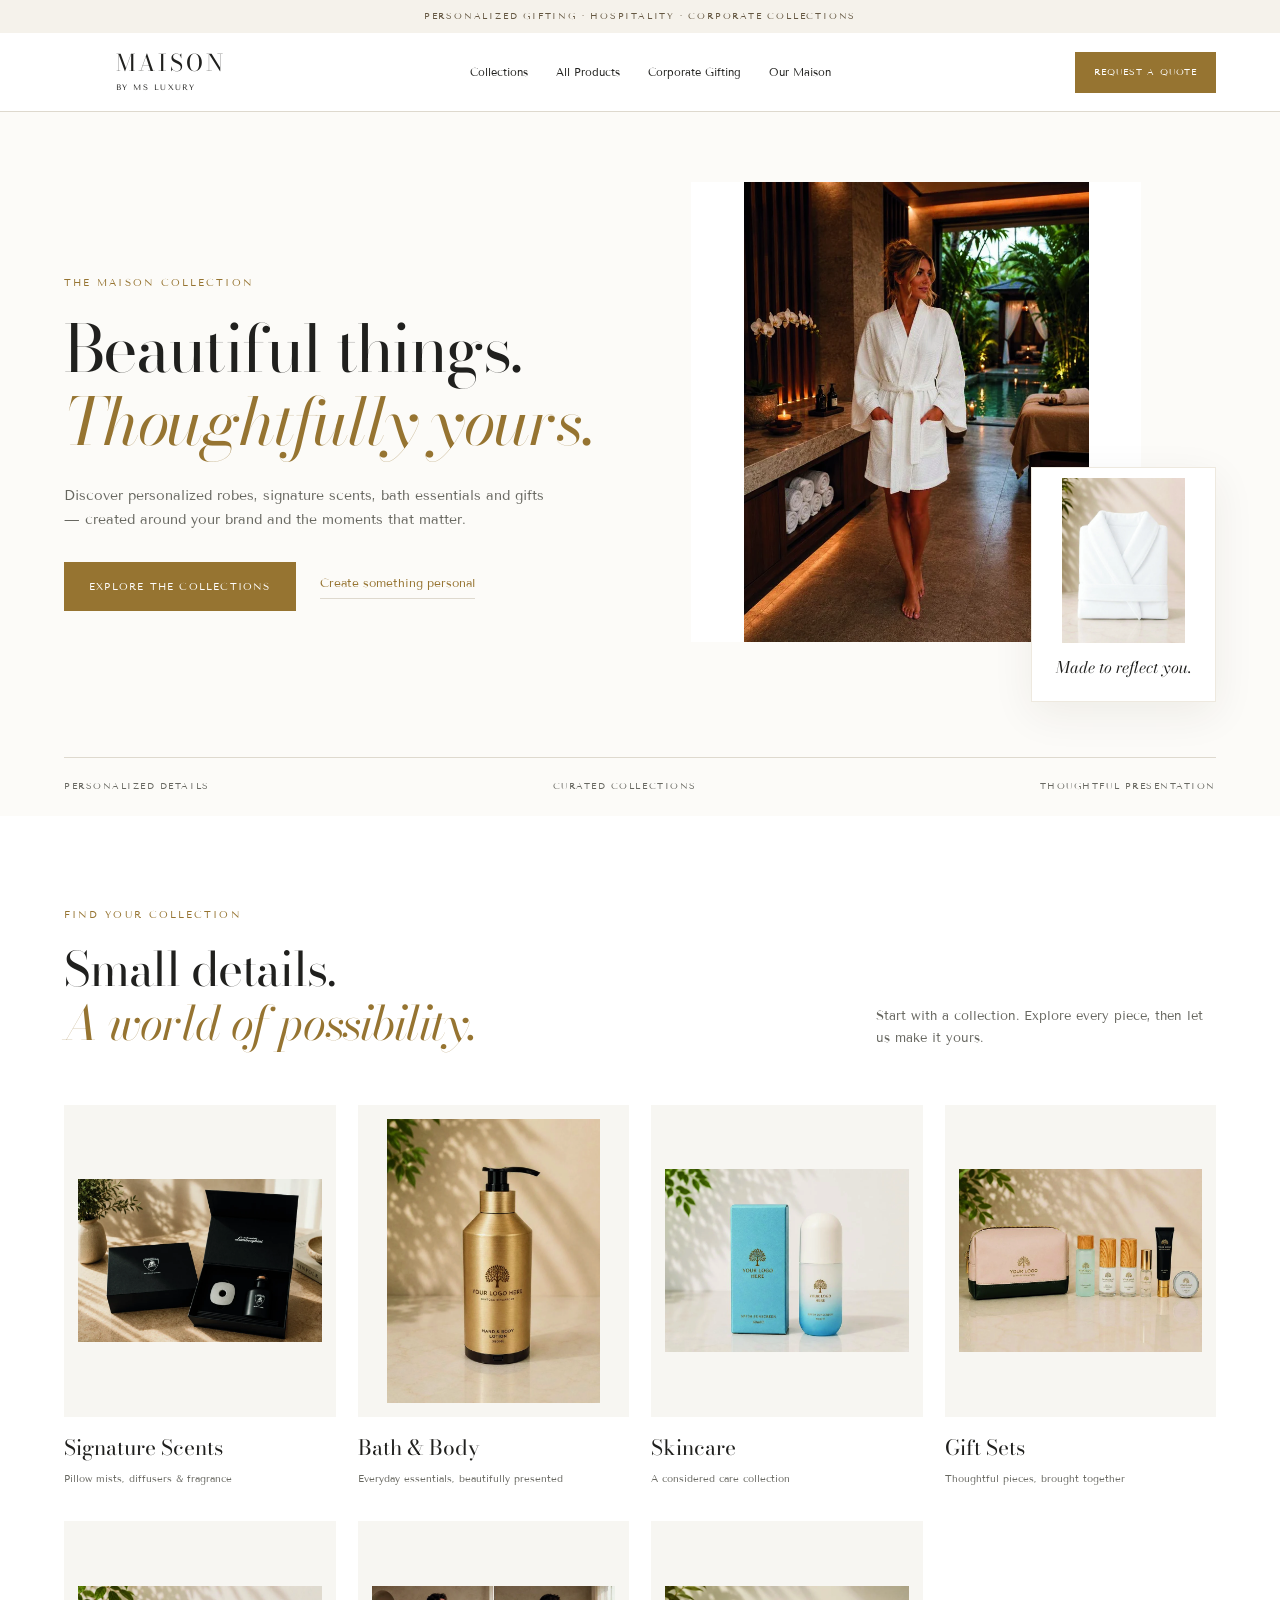
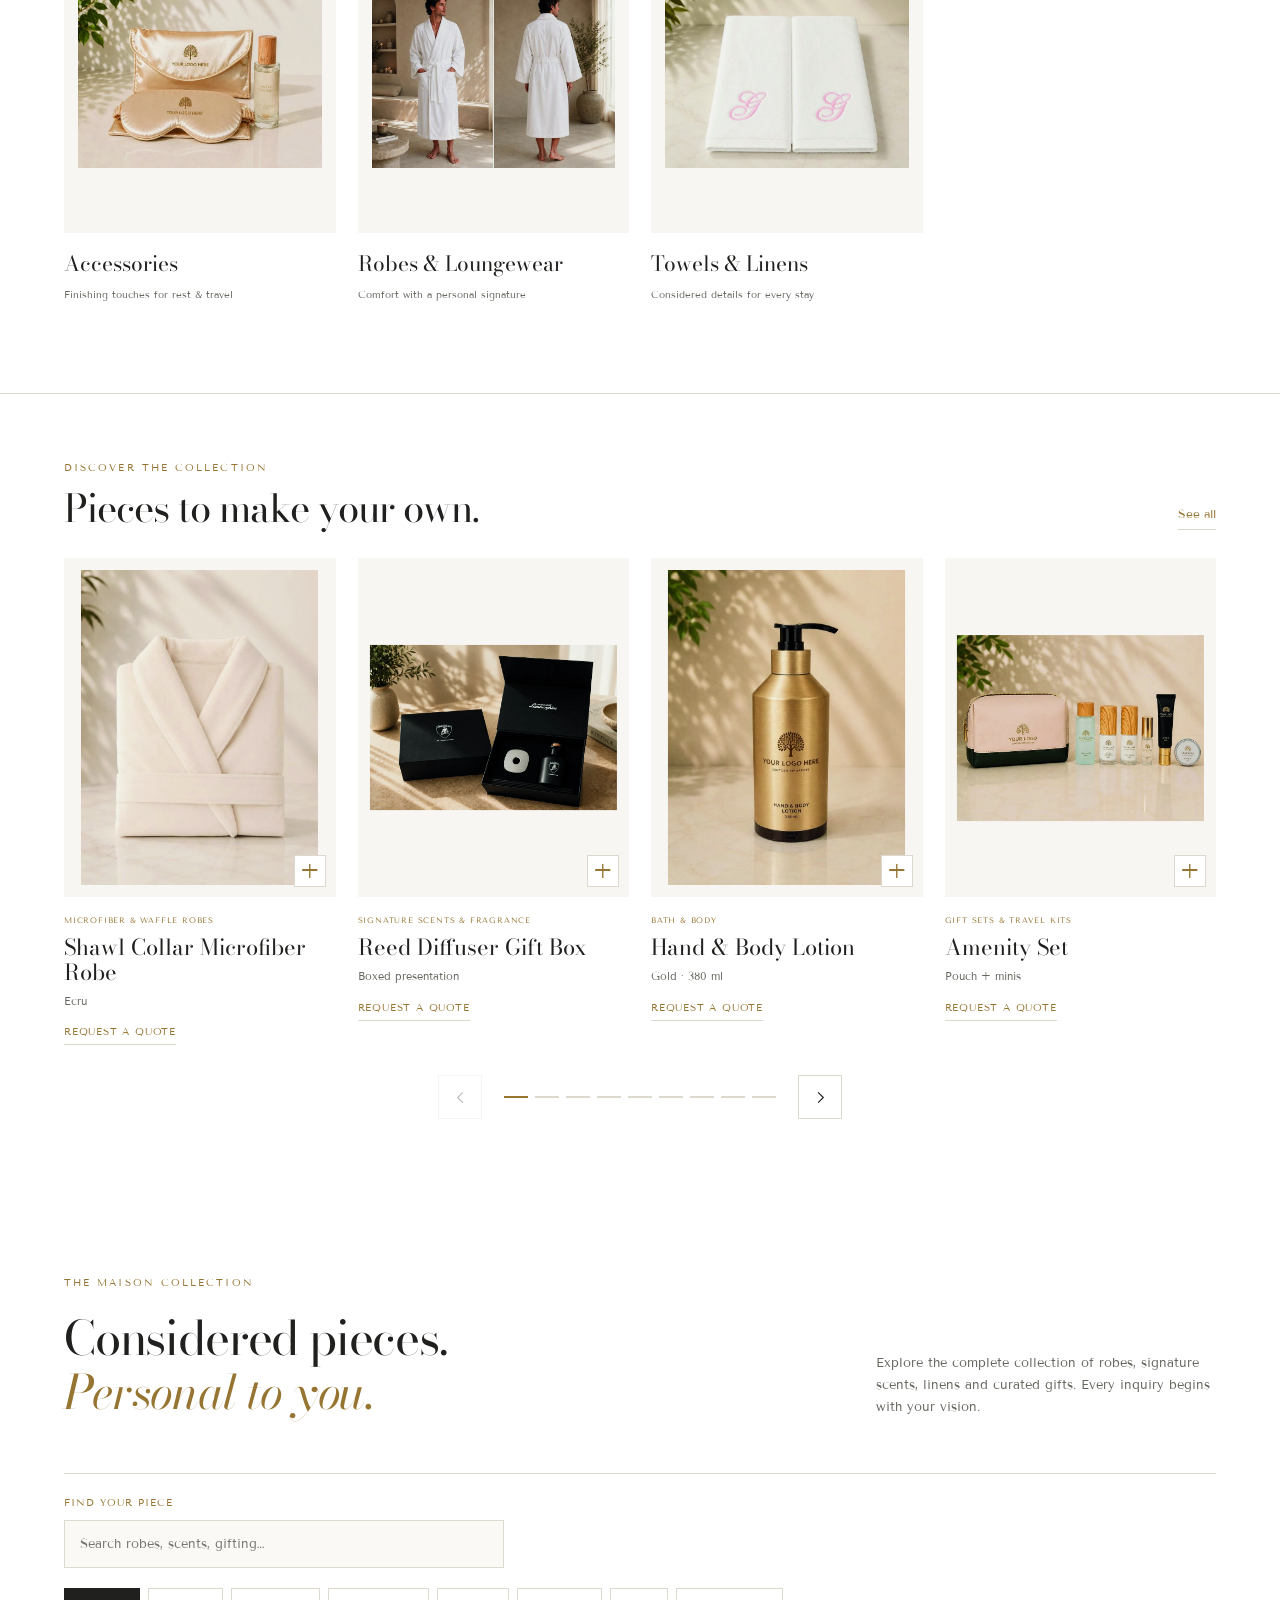
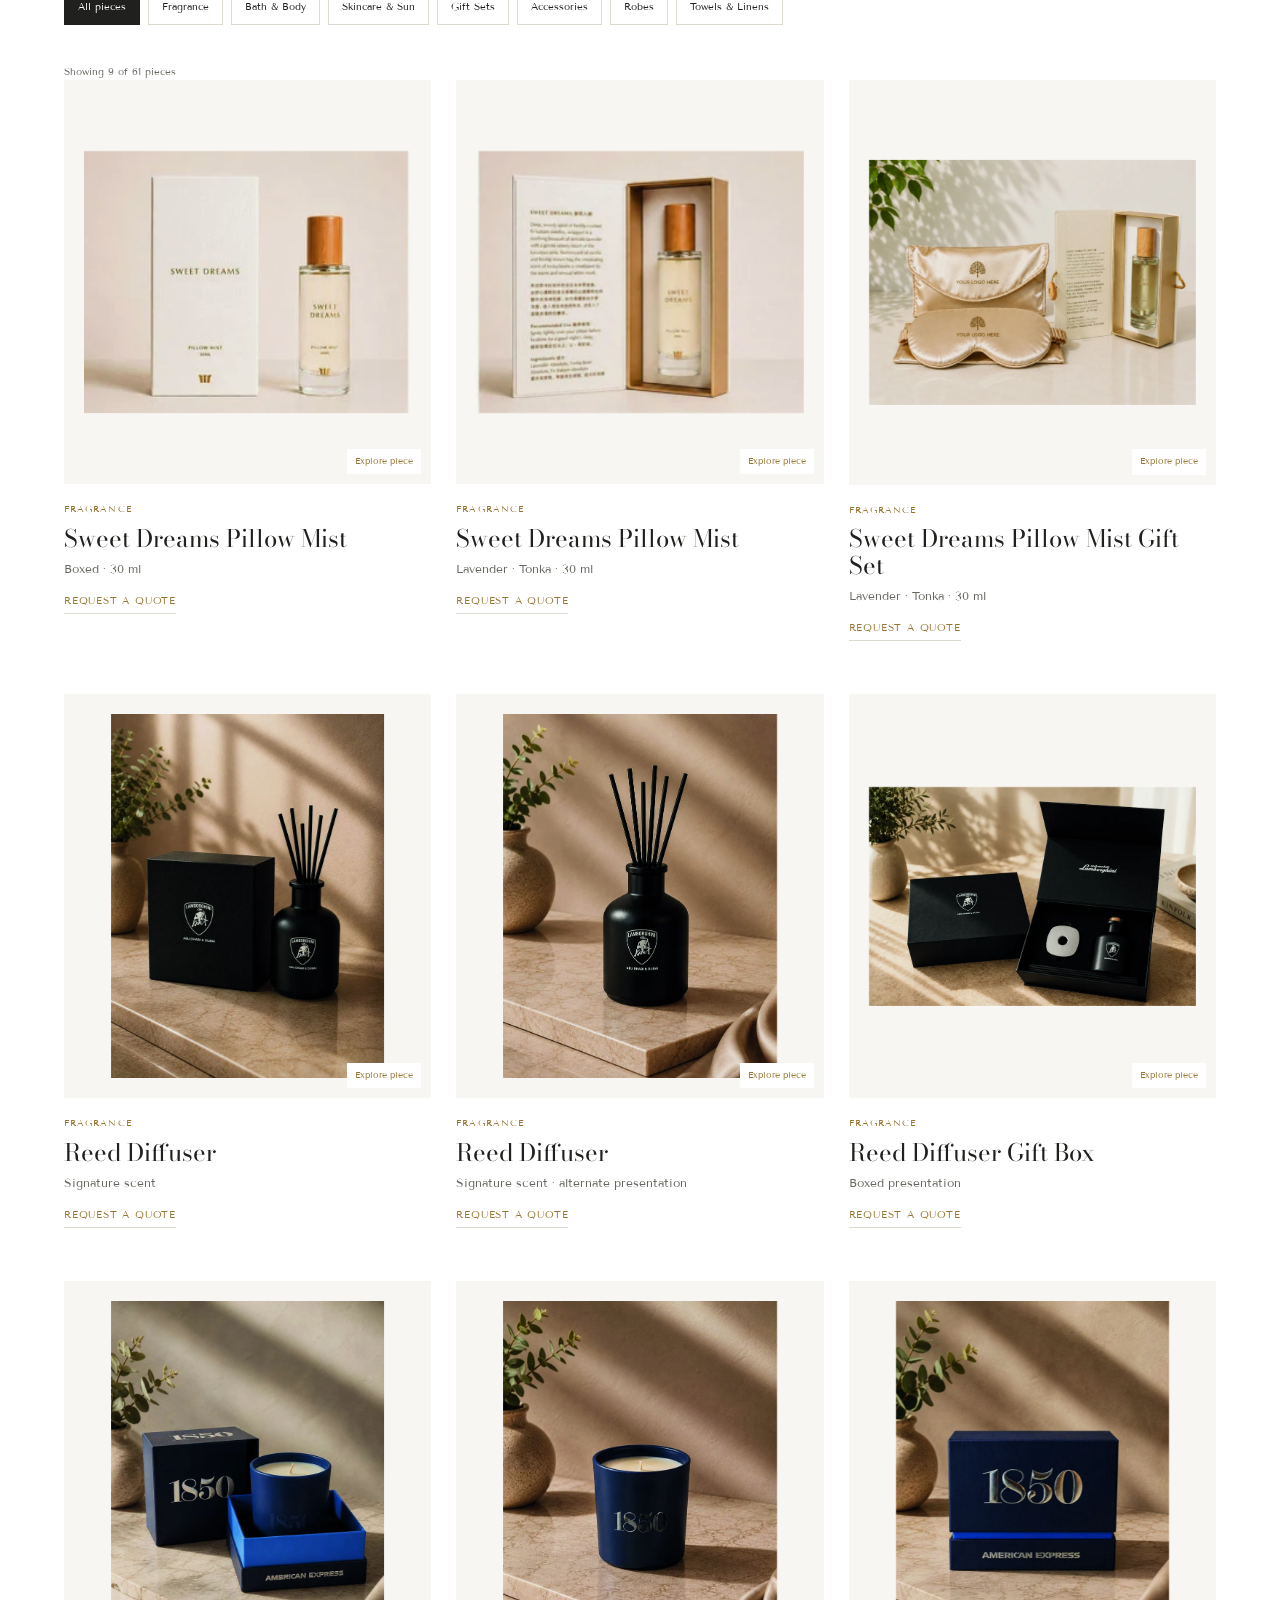
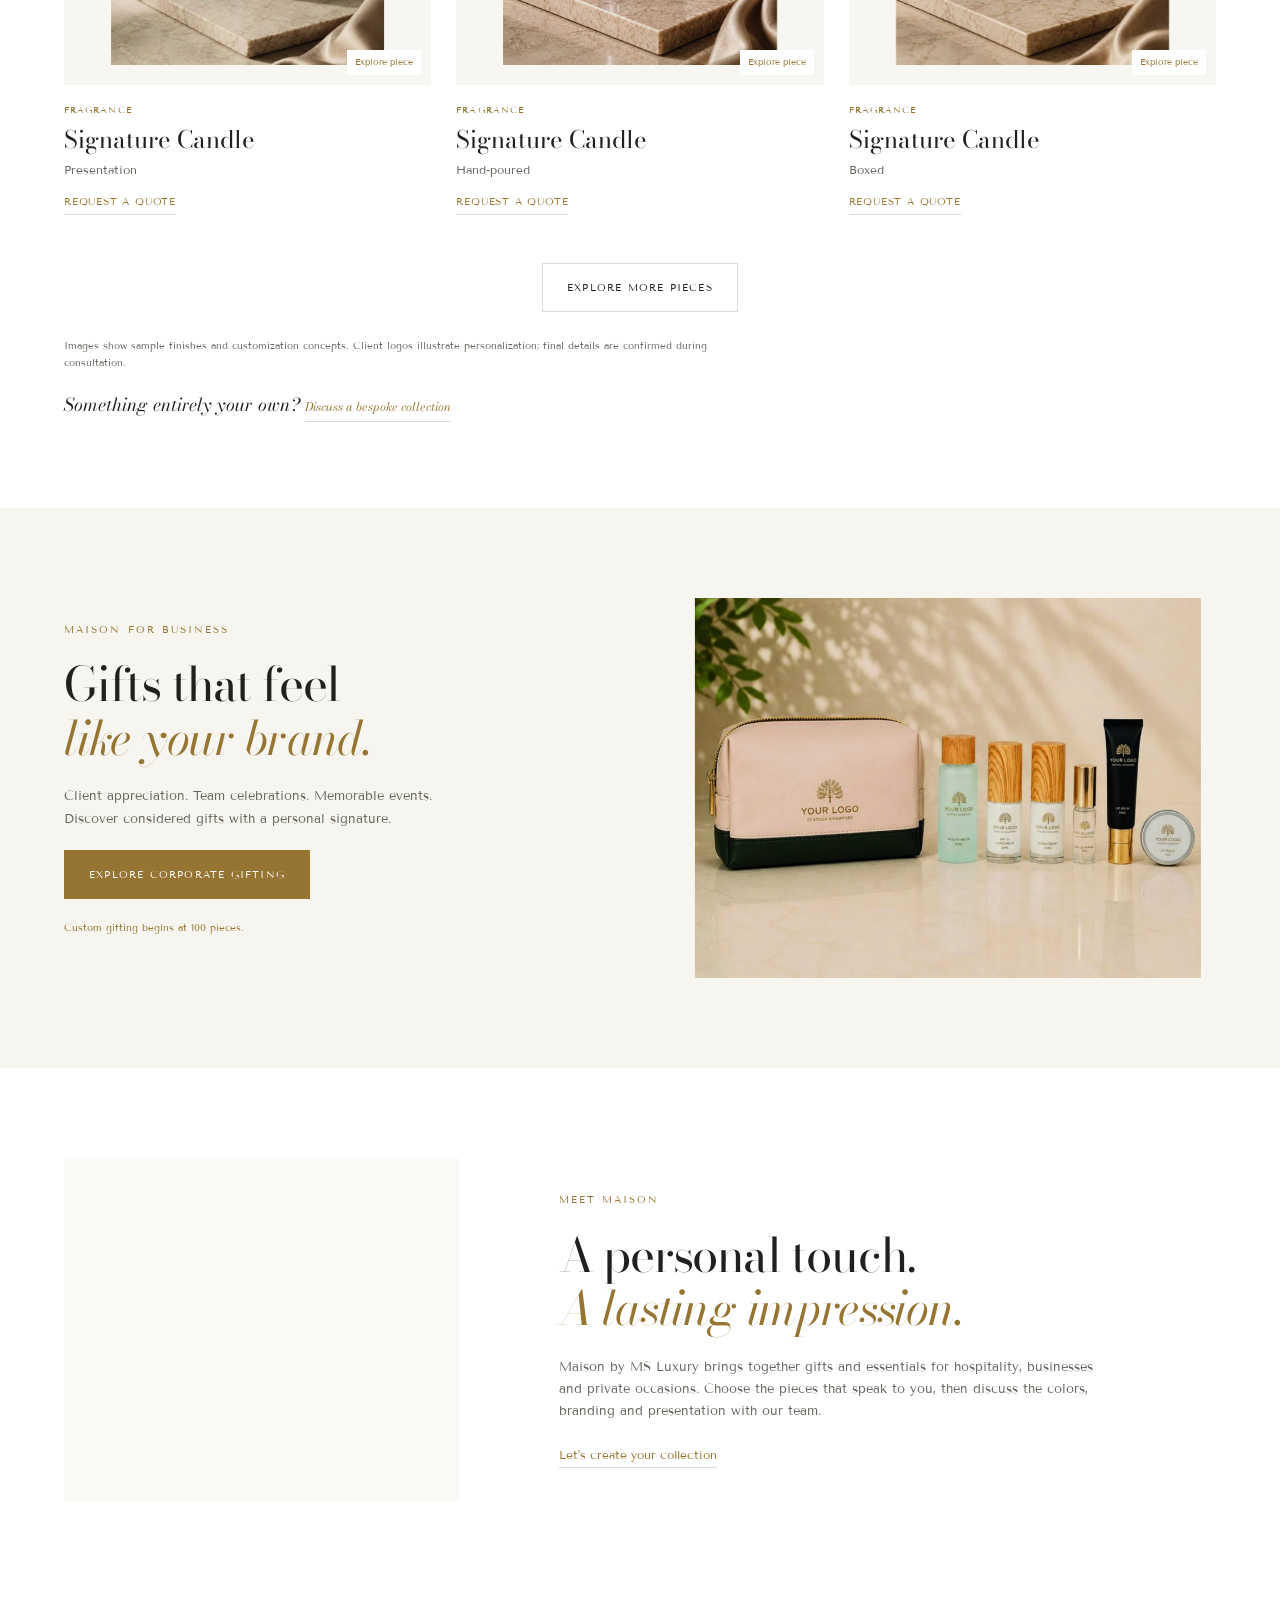
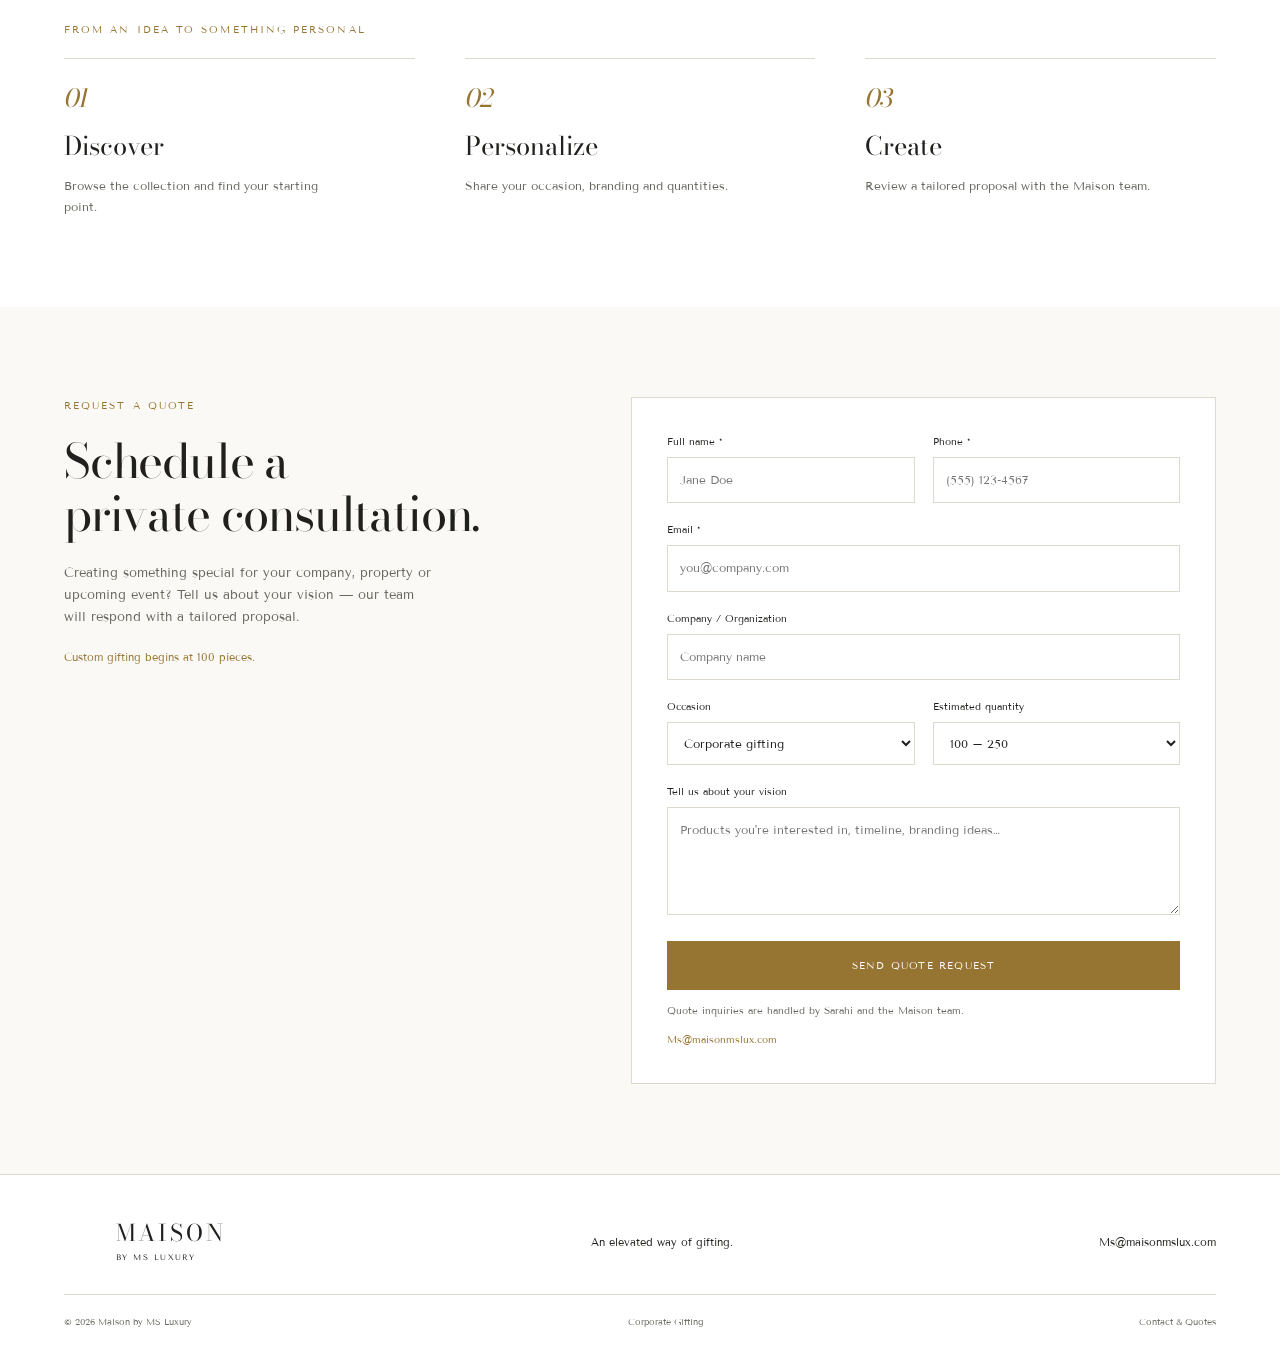
==== commit 13a5bf68: "Add files via upload" ====
--- a/index.html
+++ b/index.html
@@ -1,82 +1,82 @@
 <!DOCTYPE html>
+
 <html lang="en">
 <head>
-  <meta charset="UTF-8" />
-  <meta name="viewport" content="width=device-width, initial-scale=1.0" />
-  <title>Maison by MS Luxury — An Elevated Way of Gifting</title>
-  <meta name="description" content="Maison by MS Luxury creates elevated, bespoke gifting experiences for hotels, corporations, private aviation, memberships and private events." />
-  <link rel="preconnect" href="https://fonts.googleapis.com" />
-  <link rel="preconnect" href="https://fonts.gstatic.com" crossorigin />
-  <link href="https://fonts.googleapis.com/css2?family=Bodoni+Moda:ital,opsz,wght@0,6..96,400;0,6..96,500;0,6..96,600;1,6..96,400;1,6..96,500&family=Tenor+Sans&display=swap" rel="stylesheet" />
-  
-  <link rel="icon" sizes="32x32" href="assets/favicon-32.png" />
-  <link rel="apple-touch-icon" href="assets/apple-touch-icon.png" />
-  <meta name="theme-color" content="#ffffff" />
-  <link rel="stylesheet" href="styles.css" />
+<meta charset="utf-8"/>
+<meta content="width=device-width, initial-scale=1.0" name="viewport"/>
+<title>Maison by MS Luxury — An Elevated Way of Gifting</title>
+<meta content="Maison by MS Luxury creates elevated, bespoke gifting experiences for hotels, corporations, private aviation, memberships and private events." name="description"/>
+<link href="https://fonts.googleapis.com" rel="preconnect"/>
+<link crossorigin="" href="https://fonts.gstatic.com" rel="preconnect"/>
+<link href="https://fonts.googleapis.com/css2?family=Bodoni+Moda:ital,opsz,wght@0,6..96,400;0,6..96,500;0,6..96,600;1,6..96,400;1,6..96,500&amp;family=Tenor+Sans&amp;display=swap" rel="stylesheet"/>
+<link href="assets/favicon-32.png" rel="icon" sizes="32x32"/>
+<link href="assets/apple-touch-icon.png" rel="apple-touch-icon"/>
+<meta content="#ffffff" name="theme-color"/>
+<link href="styles.css" rel="stylesheet"/>
 </head>
-<body><a class="skip-link" href="#collections">Skip to collections</a><div class="announcement">PERSONALIZED GIFTING · HOSPITALITY · CORPORATE COLLECTIONS</div><header class="nav" id="nav"><a class="nav-brand" href="index.html" aria-label="Maison by MS Luxury home"><img src="assets/catalog-mark.png" alt="MS Luxury"/><span>MAISON<small>BY MS LUXURY</small></span></a><nav class="nav-links"><a href="index.html#collections">Collections</a><a href="index.html#shop">All Products</a><a href="corporate-gifting.html">Corporate Gifting</a><a href="index.html#maison">Our Maison</a></nav><a href="index.html#quote" class="btn btn-gold btn-sm">Request a Quote</a><button class="nav-toggle" id="navToggle" aria-label="Open menu" aria-expanded="false" aria-controls="mobileMenu"><span></span><span></span></button></header><div class="mobile-menu" id="mobileMenu"><a href="index.html#collections">Collections</a><a href="index.html#shop">All Products</a><a href="corporate-gifting.html">Corporate Gifting</a><a href="index.html#maison">Our Maison</a><a href="index.html#quote" class="btn btn-gold">Request a Quote</a></div><main><section class="hero" id="top"><img class="hero-mark" src="assets/catalog-mark.png" alt="" aria-hidden="true"/><div class="container hero-inner"><div class="hero-copy"><p class="eyebrow">The Maison collection</p><h1>Beautiful things.<br/><em>Thoughtfully yours.</em></h1><p>Discover personalized robes, signature scents, bath essentials and gifts — created around your brand and the moments that matter.</p><div class="hero-ctas"><a href="#collections" class="btn btn-gold">Explore the collections</a><a href="#quote" class="link-gold">Create something personal</a></div></div><div class="hero-products"><img class="hero-product-main" src="assets/catalog/p11-01.webp" alt="Satin robe from the Maison catalog"/><div class="hero-product-small"><img src="assets/catalog/p05-06.webp" alt="Reed diffuser gift box from the Maison catalog"/><span>Made to reflect you.</span></div></div></div><div class="container hero-bottom"><span>PERSONALIZED DETAILS</span><span>CURATED COLLECTIONS</span><span>THOUGHTFUL PRESENTATION</span></div></section><section id="collections" class="collections"><div class="container"><div class="section-heading"><div><p class="eyebrow">Find your collection</p><h2>Small details.<br/><em>A world of possibility.</em></h2></div><p class="section-sub">Start with a collection. Explore every piece, then let us make it yours.</p></div><div class="category-grid"><button class="category-card" type="button" data-category-link="fragrance"><div class="category-img"><img src="assets/catalog/p05-06.webp" alt="Reed Diffuser Gift Box" loading="lazy"/></div><span class="category-title">Signature Scents</span><span class="category-caption">Pillow mists, diffusers & fragrance</span></button><button class="category-card" type="button" data-category-link="body"><div class="category-img"><img src="assets/catalog/p06-01.webp" alt="Hand &amp; Body Lotion" loading="lazy"/></div><span class="category-title">Bath & Body</span><span class="category-caption">Everyday essentials, beautifully presented</span></button><button class="category-card" type="button" data-category-link="skincare"><div class="category-img"><img src="assets/catalog/p07-01.webp" alt="SPF 30 Sunscreen" loading="lazy"/></div><span class="category-title">Skincare</span><span class="category-caption">A considered care collection</span></button><button class="category-card" type="button" data-category-link="gifting"><div class="category-img"><img src="assets/catalog/p08-02.webp" alt="Amenity Set" loading="lazy"/></div><span class="category-title">Gift Sets</span><span class="category-caption">Thoughtful pieces, brought together</span></button><button class="category-card" type="button" data-category-link="accessories"><div class="category-img"><img src="assets/catalog/p09-03.webp" alt="Sweet Dreams Set" loading="lazy"/></div><span class="category-title">Accessories</span><span class="category-caption">Finishing touches for rest & travel</span></button><button class="category-card" type="button" data-category-link="robes"><div class="category-img"><img src="assets/catalog/p11-01.webp" alt="Satin Robe" loading="lazy"/></div><span class="category-title">Robes & Loungewear</span><span class="category-caption">Comfort with a personal signature</span></button><button class="category-card" type="button" data-category-link="linens"><div class="category-img"><img src="assets/catalog/p17-01.webp" alt="Monogram Towel Set" loading="lazy"/></div><span class="category-title">Towels & Linens</span><span class="category-caption">Considered details for every stay</span></button></div></div></section><section class="product-rail" aria-labelledby="railHeading"><div class="container"><div class="rail-heading"><div><p class="eyebrow">Discover the collection</p><h2 id="railHeading">Pieces to make your own.</h2></div><a class="link-gold" href="#shop">See all</a></div><div class="rail-track" id="productRail" tabindex="0" aria-label="Swipe or use arrow keys to browse featured products"><article class="rail-card"><button type="button" class="rail-preview" data-featured-preview="p11-1" aria-label="Explore Satin Robe"><div class="rail-image"><img src="assets/catalog/p11-01.webp" alt="Satin Robe" loading="lazy"/></div><span class="rail-plus" aria-hidden="true">+</span></button><p class="rail-category">Satin &amp; Bridesmaid Robes</p><h3>Satin Robe</h3><p class="rail-detail">Blush</p><button class="product-cta" data-product="Satin Robe — Blush" type="button">Request a quote</button></article><article class="rail-card"><button type="button" class="rail-preview" data-featured-preview="p5-6" aria-label="Explore Reed Diffuser Gift Box"><div class="rail-image"><img src="assets/catalog/p05-06.webp" alt="Reed Diffuser Gift Box" loading="lazy"/></div><span class="rail-plus" aria-hidden="true">+</span></button><p class="rail-category">Signature Scents &amp; Fragrance</p><h3>Reed Diffuser Gift Box</h3><p class="rail-detail">Boxed presentation</p><button class="product-cta" data-product="Reed Diffuser Gift Box — Boxed presentation" type="button">Request a quote</button></article><article class="rail-card"><button type="button" class="rail-preview" data-featured-preview="p6-1" aria-label="Explore Hand &amp; Body Lotion"><div class="rail-image"><img src="assets/catalog/p06-01.webp" alt="Hand &amp; Body Lotion" loading="lazy"/></div><span class="rail-plus" aria-hidden="true">+</span></button><p class="rail-category">Bath &amp; Body</p><h3>Hand &amp; Body Lotion</h3><p class="rail-detail">Gold · 380 ml</p><button class="product-cta" data-product="Hand &amp; Body Lotion — Gold · 380 ml" type="button">Request a quote</button></article><article class="rail-card"><button type="button" class="rail-preview" data-featured-preview="p8-2" aria-label="Explore Amenity Set"><div class="rail-image"><img src="assets/catalog/p08-02.webp" alt="Amenity Set" loading="lazy"/></div><span class="rail-plus" aria-hidden="true">+</span></button><p class="rail-category">Gift Sets &amp; Travel Kits</p><h3>Amenity Set</h3><p class="rail-detail">Pouch + minis</p><button class="product-cta" data-product="Amenity Set — Pouch + minis" type="button">Request a quote</button></article><article class="rail-card"><button type="button" class="rail-preview" data-featured-preview="p9-3" aria-label="Explore Sweet Dreams Set"><div class="rail-image"><img src="assets/catalog/p09-03.webp" alt="Sweet Dreams Set" loading="lazy"/></div><span class="rail-plus" aria-hidden="true">+</span></button><p class="rail-category">Accessories &amp; Finishing Touches</p><h3>Sweet Dreams Set</h3><p class="rail-detail">With fragrance</p><button class="product-cta" data-product="Sweet Dreams Set — With fragrance" type="button">Request a quote</button></article><article class="rail-card"><button type="button" class="rail-preview" data-featured-preview="p17-1" aria-label="Explore Monogram Towel Set"><div class="rail-image"><img src="assets/catalog/p17-01.webp" alt="Monogram Towel Set" loading="lazy"/></div><span class="rail-plus" aria-hidden="true">+</span></button><p class="rail-category">Towels &amp; Linens</p><h3>Monogram Towel Set</h3><p class="rail-detail">Customized</p><button class="product-cta" data-product="Monogram Towel Set — Customized" type="button">Request a quote</button></article><article class="rail-card"><button type="button" class="rail-preview" data-featured-preview="p7-1" aria-label="Explore SPF 30 Sunscreen"><div class="rail-image"><img src="assets/catalog/p07-01.webp" alt="SPF 30 Sunscreen" loading="lazy"/></div><span class="rail-plus" aria-hidden="true">+</span></button><p class="rail-category">Skincare &amp; Sun</p><h3>SPF 30 Sunscreen</h3><p class="rail-detail">Boxed · 60 ml</p><button class="product-cta" data-product="SPF 30 Sunscreen — Boxed · 60 ml" type="button">Request a quote</button></article><article class="rail-card"><button type="button" class="rail-preview" data-featured-preview="p5-1" aria-label="Explore Sweet Dreams Pillow Mist"><div class="rail-image"><img src="assets/catalog/p05-01.webp" alt="Sweet Dreams Pillow Mist" loading="lazy"/></div><span class="rail-plus" aria-hidden="true">+</span></button><p class="rail-category">Signature Scents &amp; Fragrance</p><h3>Sweet Dreams Pillow Mist</h3><p class="rail-detail">Boxed · 30 ml</p><button class="product-cta" data-product="Sweet Dreams Pillow Mist — Boxed · 30 ml" type="button">Request a quote</button></article><article class="rail-card"><button type="button" class="rail-preview" data-featured-preview="p12-1" aria-label="Explore Shawl Collar Microfiber Robe"><div class="rail-image"><img src="assets/catalog/p12-01.webp" alt="Shawl Collar Microfiber Robe" loading="lazy"/></div><span class="rail-plus" aria-hidden="true">+</span></button><p class="rail-category">Microfiber &amp; Waffle Robes</p><h3>Shawl Collar Microfiber Robe</h3><p class="rail-detail">Ecru</p><button class="product-cta" data-product="Shawl Collar Microfiber Robe — Ecru" type="button">Request a quote</button></article><article class="rail-card"><button type="button" class="rail-preview" data-featured-preview="p8-3" aria-label="Explore Gift Set"><div class="rail-image"><img src="assets/catalog/p08-03.webp" alt="Gift Set" loading="lazy"/></div><span class="rail-plus" aria-hidden="true">+</span></button><p class="rail-category">Gift Sets &amp; Travel Kits</p><h3>Gift Set</h3><p class="rail-detail">Pouch · SPF · Face mist · Hair mist</p><button class="product-cta" data-product="Gift Set — Pouch · SPF · Face mist · Hair mist" type="button">Request a quote</button></article><article class="rail-card"><button type="button" class="rail-preview" data-featured-preview="p9-1" aria-label="Explore Cosmetic Pouch"><div class="rail-image"><img src="assets/catalog/p09-01.webp" alt="Cosmetic Pouch" loading="lazy"/></div><span class="rail-plus" aria-hidden="true">+</span></button><p class="rail-category">Accessories &amp; Finishing Touches</p><h3>Cosmetic Pouch</h3><p class="rail-detail">Signature</p><button class="product-cta" data-product="Cosmetic Pouch — Signature" type="button">Request a quote</button></article><article class="rail-card"><button type="button" class="rail-preview" data-featured-preview="p17-5" aria-label="Explore Pool &amp; Beach Towels"><div class="rail-image"><img src="assets/catalog/p17-05.webp" alt="Pool &amp; Beach Towels" loading="lazy"/></div><span class="rail-plus" aria-hidden="true">+</span></button><p class="rail-category">Towels &amp; Linens</p><h3>Pool &amp; Beach Towels</h3><p class="rail-detail">Striped in shown colors</p><button class="product-cta" data-product="Pool &amp; Beach Towels — Striped in shown colors" type="button">Request a quote</button></article></div><div class="rail-navigation"><button id="railPrev" type="button" aria-label="Previous products"><svg viewBox="0 0 24 24" aria-hidden="true"><path d="M15 5l-7 7 7 7"/></svg></button><div class="rail-markers" id="railMarkers" aria-label="Product row position"></div><button id="railNext" type="button" aria-label="Next products"><svg viewBox="0 0 24 24" aria-hidden="true"><path d="M9 5l7 7-7 7"/></svg></button></div></div></section><section class="shop" id="shop"><div class="container">
-  <div class="product-heading"><div><p class="eyebrow reveal">The Maison Collection</p><h2 class="reveal">Considered pieces.<br /><em>Personal to you.</em></h2></div><p class="section-sub reveal">Explore the complete collection of robes, signature scents, linens and curated gifts. Every inquiry begins with your vision.</p></div>
-  <div class="catalog-tools"><label class="catalog-search" for="productSearch">Find your piece<input id="productSearch" type="search" placeholder="Search robes, scents, gifting…" /></label><div class="product-filters" role="group" aria-label="Filter products"><button type="button" data-filter="all" aria-pressed="true">All pieces</button><button type="button" data-filter="fragrance" aria-pressed="false">Fragrance</button><button type="button" data-filter="body" aria-pressed="false">Bath & Body</button><button type="button" data-filter="skincare" aria-pressed="false">Skincare & Sun</button><button type="button" data-filter="gifting" aria-pressed="false">Gift Sets</button><button type="button" data-filter="accessories" aria-pressed="false">Accessories</button><button type="button" data-filter="robes" aria-pressed="false">Robes</button><button type="button" data-filter="linens" aria-pressed="false">Towels & Linens</button></div></div><p class="product-count" id="productCount" aria-live="polite">61 pieces</p><div class="shop-grid"><article class="card product-card" data-category="fragrance" data-search="sweet dreams pillow mist boxed · 30 ml signature scents &amp; fragrance"><button type="button" class="product-preview" data-preview="p5-1" aria-label="View Sweet Dreams Pillow Mist, Boxed · 30 ml"><div class="card-img"><img src="assets/catalog/p05-01.webp" alt="Sweet Dreams Pillow Mist — Boxed · 30 ml" loading="lazy" decoding="async" width="900" height="1100" /></div><span>Explore piece</span></button><div class="card-body"><p class="product-category">Fragrance</p><h3>Sweet Dreams Pillow Mist</h3><p>Boxed · 30 ml</p><button type="button" class="product-cta" data-product="Sweet Dreams Pillow Mist — Boxed · 30 ml">Request a quote</button></div></article><article class="card product-card" data-category="fragrance" data-search="sweet dreams pillow mist lavender · tonka · 30 ml signature scents &amp; fragrance"><button type="button" class="product-preview" data-preview="p5-2" aria-label="View Sweet Dreams Pillow Mist, Lavender · Tonka · 30 ml"><div class="card-img"><img src="assets/catalog/p05-02.webp" alt="Sweet Dreams Pillow Mist — Lavender · Tonka · 30 ml" loading="lazy" decoding="async" width="900" height="1100" /></div><span>Explore piece</span></button><div class="card-body"><p class="product-category">Fragrance</p><h3>Sweet Dreams Pillow Mist</h3><p>Lavender · Tonka · 30 ml</p><button type="button" class="product-cta" data-product="Sweet Dreams Pillow Mist — Lavender · Tonka · 30 ml">Request a quote</button></div></article><article class="card product-card" data-category="fragrance" data-search="sweet dreams pillow mist gift set lavender · tonka · 30 ml signature scents &amp; fragrance"><button type="button" class="product-preview" data-preview="p5-3" aria-label="View Sweet Dreams Pillow Mist Gift Set, Lavender · Tonka · 30 ml"><div class="card-img"><img src="assets/catalog/p05-03.webp" alt="Sweet Dreams Pillow Mist Gift Set — Lavender · Tonka · 30 ml" loading="lazy" decoding="async" width="900" height="1100" /></div><span>Explore piece</span></button><div class="card-body"><p class="product-category">Fragrance</p><h3>Sweet Dreams Pillow Mist Gift Set</h3><p>Lavender · Tonka · 30 ml</p><button type="button" class="product-cta" data-product="Sweet Dreams Pillow Mist Gift Set — Lavender · Tonka · 30 ml">Request a quote</button></div></article><article class="card product-card" data-category="fragrance" data-search="reed diffuser signature scent signature scents &amp; fragrance"><button type="button" class="product-preview" data-preview="p5-4" aria-label="View Reed Diffuser, Signature scent"><div class="card-img"><img src="assets/catalog/p05-04.webp" alt="Reed Diffuser — Signature scent" loading="lazy" decoding="async" width="900" height="1100" /></div><span>Explore piece</span></button><div class="card-body"><p class="product-category">Fragrance</p><h3>Reed Diffuser</h3><p>Signature scent</p><button type="button" class="product-cta" data-product="Reed Diffuser — Signature scent">Request a quote</button></div></article><article class="card product-card" data-category="fragrance" data-search="reed diffuser signature scent · alternate presentation signature scents &amp; fragrance"><button type="button" class="product-preview" data-preview="p5-5" aria-label="View Reed Diffuser, Signature scent · alternate presentation"><div class="card-img"><img src="assets/catalog/p05-05.webp" alt="Reed Diffuser — Signature scent · alternate presentation" loading="lazy" decoding="async" width="900" height="1100" /></div><span>Explore piece</span></button><div class="card-body"><p class="product-category">Fragrance</p><h3>Reed Diffuser</h3><p>Signature scent · alternate presentation</p><button type="button" class="product-cta" data-product="Reed Diffuser — Signature scent · alternate presentation">Request a quote</button></div></article><article class="card product-card" data-category="fragrance" data-search="reed diffuser gift box boxed presentation signature scents &amp; fragrance"><button type="button" class="product-preview" data-preview="p5-6" aria-label="View Reed Diffuser Gift Box, Boxed presentation"><div class="card-img"><img src="assets/catalog/p05-06.webp" alt="Reed Diffuser Gift Box — Boxed presentation" loading="lazy" decoding="async" width="900" height="1100" /></div><span>Explore piece</span></button><div class="card-body"><p class="product-category">Fragrance</p><h3>Reed Diffuser Gift Box</h3><p>Boxed presentation</p><button type="button" class="product-cta" data-product="Reed Diffuser Gift Box — Boxed presentation">Request a quote</button></div></article><article class="card product-card" data-category="fragrance" data-search="signature candle presentation signature scents &amp; fragrance"><button type="button" class="product-preview" data-preview="p5-7" aria-label="View Signature Candle, Presentation"><div class="card-img"><img src="assets/catalog/p05-07.webp" alt="Signature Candle — Presentation" loading="lazy" decoding="async" width="900" height="1100" /></div><span>Explore piece</span></button><div class="card-body"><p class="product-category">Fragrance</p><h3>Signature Candle</h3><p>Presentation</p><button type="button" class="product-cta" data-product="Signature Candle — Presentation">Request a quote</button></div></article><article class="card product-card" data-category="fragrance" data-search="signature candle hand-poured signature scents &amp; fragrance"><button type="button" class="product-preview" data-preview="p5-8" aria-label="View Signature Candle, Hand-poured"><div class="card-img"><img src="assets/catalog/p05-08.webp" alt="Signature Candle — Hand-poured" loading="lazy" decoding="async" width="900" height="1100" /></div><span>Explore piece</span></button><div class="card-body"><p class="product-category">Fragrance</p><h3>Signature Candle</h3><p>Hand-poured</p><button type="button" class="product-cta" data-product="Signature Candle — Hand-poured">Request a quote</button></div></article><article class="card product-card" data-category="fragrance" data-search="signature candle boxed signature scents &amp; fragrance"><button type="button" class="product-preview" data-preview="p5-9" aria-label="View Signature Candle, Boxed"><div class="card-img"><img src="assets/catalog/p05-09.webp" alt="Signature Candle — Boxed" loading="lazy" decoding="async" width="900" height="1100" /></div><span>Explore piece</span></button><div class="card-body"><p class="product-category">Fragrance</p><h3>Signature Candle</h3><p>Boxed</p><button type="button" class="product-cta" data-product="Signature Candle — Boxed">Request a quote</button></div></article><article class="card product-card" data-category="body" data-search="hand &amp; body lotion gold · 380 ml bath &amp; body"><button type="button" class="product-preview" data-preview="p6-1" aria-label="View Hand &amp; Body Lotion, Gold · 380 ml"><div class="card-img"><img src="assets/catalog/p06-01.webp" alt="Hand &amp; Body Lotion — Gold · 380 ml" loading="lazy" decoding="async" width="900" height="1100" /></div><span>Explore piece</span></button><div class="card-body"><p class="product-category">Bath & Body</p><h3>Hand &amp; Body Lotion</h3><p>Gold · 380 ml</p><button type="button" class="product-cta" data-product="Hand &amp; Body Lotion — Gold · 380 ml">Request a quote</button></div></article><article class="card product-card" data-category="body" data-search="body lotion lait satiné · 350 ml bath &amp; body"><button type="button" class="product-preview" data-preview="p6-2" aria-label="View Body Lotion, Lait Satiné · 350 ml"><div class="card-img"><img src="assets/catalog/p06-02.webp" alt="Body Lotion — Lait Satiné · 350 ml" loading="lazy" decoding="async" width="900" height="1100" /></div><span>Explore piece</span></button><div class="card-body"><p class="product-category">Bath & Body</p><h3>Body Lotion</h3><p>Lait Satiné · 350 ml</p><button type="button" class="product-cta" data-product="Body Lotion — Lait Satiné · 350 ml">Request a quote</button></div></article><article class="card product-card" data-category="body" data-search="hand &amp; body wash a breath of ocean · 350 ml bath &amp; body"><button type="button" class="product-preview" data-preview="p6-3" aria-label="View Hand &amp; Body Wash, A Breath of Ocean · 350 ml"><div class="card-img"><img src="assets/catalog/p06-03.webp" alt="Hand &amp; Body Wash — A Breath of Ocean · 350 ml" loading="lazy" decoding="async" width="900" height="1100" /></div><span>Explore piece</span></button><div class="card-body"><p class="product-category">Bath & Body</p><h3>Hand &amp; Body Wash</h3><p>A Breath of Ocean · 350 ml</p><button type="button" class="product-cta" data-product="Hand &amp; Body Wash — A Breath of Ocean · 350 ml">Request a quote</button></div></article><article class="card product-card" data-category="body" data-search="hand wash 350 ml bath &amp; body"><button type="button" class="product-preview" data-preview="p6-4" aria-label="View Hand Wash, 350 ml"><div class="card-img"><img src="assets/catalog/p06-04.webp" alt="Hand Wash — 350 ml" loading="lazy" decoding="async" width="900" height="1100" /></div><span>Explore piece</span></button><div class="card-body"><p class="product-category">Bath & Body</p><h3>Hand Wash</h3><p>350 ml</p><button type="button" class="product-cta" data-product="Hand Wash — 350 ml">Request a quote</button></div></article><article class="card product-card" data-category="body" data-search="tanning oil boxed · 60 ml bath &amp; body"><button type="button" class="product-preview" data-preview="p6-5" aria-label="View Tanning Oil, Boxed · 60 ml"><div class="card-img"><img src="assets/catalog/p06-05.webp" alt="Tanning Oil — Boxed · 60 ml" loading="lazy" decoding="async" width="900" height="1100" /></div><span>Explore piece</span></button><div class="card-body"><p class="product-category">Bath & Body</p><h3>Tanning Oil</h3><p>Boxed · 60 ml</p><button type="button" class="product-cta" data-product="Tanning Oil — Boxed · 60 ml">Request a quote</button></div></article><article class="card product-card" data-category="body" data-search="tanning oil alternate boxed presentation · 60 ml bath &amp; body"><button type="button" class="product-preview" data-preview="p6-6" aria-label="View Tanning Oil, Alternate boxed presentation · 60 ml"><div class="card-img"><img src="assets/catalog/p06-06.webp" alt="Tanning Oil — Alternate boxed presentation · 60 ml" loading="lazy" decoding="async" width="900" height="1100" /></div><span>Explore piece</span></button><div class="card-body"><p class="product-category">Bath & Body</p><h3>Tanning Oil</h3><p>Alternate boxed presentation · 60 ml</p><button type="button" class="product-cta" data-product="Tanning Oil — Alternate boxed presentation · 60 ml">Request a quote</button></div></article><article class="card product-card" data-category="skincare" data-search="spf 30 sunscreen boxed · 60 ml skincare &amp; sun"><button type="button" class="product-preview" data-preview="p7-1" aria-label="View SPF 30 Sunscreen, Boxed · 60 ml"><div class="card-img"><img src="assets/catalog/p07-01.webp" alt="SPF 30 Sunscreen — Boxed · 60 ml" loading="lazy" decoding="async" width="900" height="1100" /></div><span>Explore piece</span></button><div class="card-body"><p class="product-category">Skincare & Sun</p><h3>SPF 30 Sunscreen</h3><p>Boxed · 60 ml</p><button type="button" class="product-cta" data-product="SPF 30 Sunscreen — Boxed · 60 ml">Request a quote</button></div></article><article class="card product-card" data-category="skincare" data-search="face mist boxed · 30 ml skincare &amp; sun"><button type="button" class="product-preview" data-preview="p7-2" aria-label="View Face Mist, Boxed · 30 ml"><div class="card-img"><img src="assets/catalog/p07-02.webp" alt="Face Mist — Boxed · 30 ml" loading="lazy" decoding="async" width="900" height="1100" /></div><span>Explore piece</span></button><div class="card-body"><p class="product-category">Skincare & Sun</p><h3>Face Mist</h3><p>Boxed · 30 ml</p><button type="button" class="product-cta" data-product="Face Mist — Boxed · 30 ml">Request a quote</button></div></article><article class="card product-card" data-category="skincare" data-search="hair mist &amp; spf 30 sunscreen boxed · 50 ml skincare &amp; sun"><button type="button" class="product-preview" data-preview="p7-3" aria-label="View Hair Mist &amp; SPF 30 Sunscreen, Boxed · 50 ml"><div class="card-img"><img src="assets/catalog/p07-03.webp" alt="Hair Mist &amp; SPF 30 Sunscreen — Boxed · 50 ml" loading="lazy" decoding="async" width="900" height="1100" /></div><span>Explore piece</span></button><div class="card-body"><p class="product-category">Skincare & Sun</p><h3>Hair Mist &amp; SPF 30 Sunscreen</h3><p>Boxed · 50 ml</p><button type="button" class="product-cta" data-product="Hair Mist &amp; SPF 30 Sunscreen — Boxed · 50 ml">Request a quote</button></div></article><article class="card product-card" data-category="gifting" data-search="amenity set mouthwash · spf · hand cream · edp · lip balm gift sets &amp; travel kits"><button type="button" class="product-preview" data-preview="p8-1" aria-label="View Amenity Set, Mouthwash · SPF · Hand cream · EDP · Lip balm"><div class="card-img"><img src="assets/catalog/p08-01.webp" alt="Amenity Set — Mouthwash · SPF · Hand cream · EDP · Lip balm" loading="lazy" decoding="async" width="900" height="1100" /></div><span>Explore piece</span></button><div class="card-body"><p class="product-category">Gift Sets</p><h3>Amenity Set</h3><p>Mouthwash · SPF · Hand cream · EDP · Lip balm</p><button type="button" class="product-cta" data-product="Amenity Set — Mouthwash · SPF · Hand cream · EDP · Lip balm">Request a quote</button></div></article><article class="card product-card" data-category="gifting" data-search="amenity set pouch + minis gift sets &amp; travel kits"><button type="button" class="product-preview" data-preview="p8-2" aria-label="View Amenity Set, Pouch + minis"><div class="card-img"><img src="assets/catalog/p08-02.webp" alt="Amenity Set — Pouch + minis" loading="lazy" decoding="async" width="900" height="1100" /></div><span>Explore piece</span></button><div class="card-body"><p class="product-category">Gift Sets</p><h3>Amenity Set</h3><p>Pouch + minis</p><button type="button" class="product-cta" data-product="Amenity Set — Pouch + minis">Request a quote</button></div></article><article class="card product-card" data-category="gifting" data-search="gift set pouch · spf · face mist · hair mist gift sets &amp; travel kits"><button type="button" class="product-preview" data-preview="p8-3" aria-label="View Gift Set, Pouch · SPF · Face mist · Hair mist"><div class="card-img"><img src="assets/catalog/p08-03.webp" alt="Gift Set — Pouch · SPF · Face mist · Hair mist" loading="lazy" decoding="async" width="900" height="1100" /></div><span>Explore piece</span></button><div class="card-body"><p class="product-category">Gift Sets</p><h3>Gift Set</h3><p>Pouch · SPF · Face mist · Hair mist</p><button type="button" class="product-cta" data-product="Gift Set — Pouch · SPF · Face mist · Hair mist">Request a quote</button></div></article><article class="card product-card" data-category="gifting" data-search="gift set blue pouch · spf 30 gift sets &amp; travel kits"><button type="button" class="product-preview" data-preview="p8-4" aria-label="View Gift Set, Blue pouch · SPF 30"><div class="card-img"><img src="assets/catalog/p08-04.webp" alt="Gift Set — Blue pouch · SPF 30" loading="lazy" decoding="async" width="900" height="1100" /></div><span>Explore piece</span></button><div class="card-body"><p class="product-category">Gift Sets</p><h3>Gift Set</h3><p>Blue pouch · SPF 30</p><button type="button" class="product-cta" data-product="Gift Set — Blue pouch · SPF 30">Request a quote</button></div></article><article class="card product-card" data-category="gifting" data-search="gift set boxed presentation gift sets &amp; travel kits"><button type="button" class="product-preview" data-preview="p8-5" aria-label="View Gift Set, Boxed presentation"><div class="card-img"><img src="assets/catalog/p08-05.webp" alt="Gift Set — Boxed presentation" loading="lazy" decoding="async" width="900" height="1100" /></div><span>Explore piece</span></button><div class="card-body"><p class="product-category">Gift Sets</p><h3>Gift Set</h3><p>Boxed presentation</p><button type="button" class="product-cta" data-product="Gift Set — Boxed presentation">Request a quote</button></div></article><article class="card product-card" data-category="gifting" data-search="travel kit pouch + minis gift sets &amp; travel kits"><button type="button" class="product-preview" data-preview="p8-6" aria-label="View Travel Kit, Pouch + minis"><div class="card-img"><img src="assets/catalog/p08-06.webp" alt="Travel Kit — Pouch + minis" loading="lazy" decoding="async" width="900" height="1100" /></div><span>Explore piece</span></button><div class="card-body"><p class="product-category">Gift Sets</p><h3>Travel Kit</h3><p>Pouch + minis</p><button type="button" class="product-cta" data-product="Travel Kit — Pouch + minis">Request a quote</button></div></article><article class="card product-card" data-category="accessories" data-search="cosmetic pouch signature accessories &amp; finishing touches"><button type="button" class="product-preview" data-preview="p9-1" aria-label="View Cosmetic Pouch, Signature"><div class="card-img"><img src="assets/catalog/p09-01.webp" alt="Cosmetic Pouch — Signature" loading="lazy" decoding="async" width="900" height="1100" /></div><span>Explore piece</span></button><div class="card-body"><p class="product-category">Accessories</p><h3>Cosmetic Pouch</h3><p>Signature</p><button type="button" class="product-cta" data-product="Cosmetic Pouch — Signature">Request a quote</button></div></article><article class="card product-card" data-category="accessories" data-search="silk eye mask &amp; pouch champagne accessories &amp; finishing touches"><button type="button" class="product-preview" data-preview="p9-2" aria-label="View Silk Eye Mask &amp; Pouch, Champagne"><div class="card-img"><img src="assets/catalog/p09-02.webp" alt="Silk Eye Mask &amp; Pouch — Champagne" loading="lazy" decoding="async" width="900" height="1100" /></div><span>Explore piece</span></button><div class="card-body"><p class="product-category">Accessories</p><h3>Silk Eye Mask &amp; Pouch</h3><p>Champagne</p><button type="button" class="product-cta" data-product="Silk Eye Mask &amp; Pouch — Champagne">Request a quote</button></div></article><article class="card product-card" data-category="accessories" data-search="sweet dreams set with fragrance accessories &amp; finishing touches"><button type="button" class="product-preview" data-preview="p9-3" aria-label="View Sweet Dreams Set, With fragrance"><div class="card-img"><img src="assets/catalog/p09-03.webp" alt="Sweet Dreams Set — With fragrance" loading="lazy" decoding="async" width="900" height="1100" /></div><span>Explore piece</span></button><div class="card-body"><p class="product-category">Accessories</p><h3>Sweet Dreams Set</h3><p>With fragrance</p><button type="button" class="product-cta" data-product="Sweet Dreams Set — With fragrance">Request a quote</button></div></article><article class="card product-card" data-category="accessories" data-search="ultra plush fleece blanket beige · custom accessories &amp; finishing touches"><button type="button" class="product-preview" data-preview="p9-4" aria-label="View Ultra Plush Fleece Blanket, Beige · Custom"><div class="card-img"><img src="assets/catalog/p09-04.webp" alt="Ultra Plush Fleece Blanket — Beige · Custom" loading="lazy" decoding="async" width="900" height="1100" /></div><span>Explore piece</span></button><div class="card-body"><p class="product-category">Accessories</p><h3>Ultra Plush Fleece Blanket</h3><p>Beige · Custom</p><button type="button" class="product-cta" data-product="Ultra Plush Fleece Blanket — Beige · Custom">Request a quote</button></div></article><article class="card product-card" data-category="robes" data-search="satin robe blush satin &amp; bridesmaid robes"><button type="button" class="product-preview" data-preview="p11-1" aria-label="View Satin Robe, Blush"><div class="card-img"><img src="assets/catalog/p11-01.webp" alt="Satin Robe — Blush" loading="lazy" decoding="async" width="900" height="1100" /></div><span>Explore piece</span></button><div class="card-body"><p class="product-category">Robes</p><h3>Satin Robe</h3><p>Blush</p><button type="button" class="product-cta" data-product="Satin Robe — Blush">Request a quote</button></div></article><article class="card product-card" data-category="robes" data-search="satin robe white satin &amp; bridesmaid robes"><button type="button" class="product-preview" data-preview="p11-2" aria-label="View Satin Robe, White"><div class="card-img"><img src="assets/catalog/p11-02.webp" alt="Satin Robe — White" loading="lazy" decoding="async" width="900" height="1100" /></div><span>Explore piece</span></button><div class="card-body"><p class="product-category">Robes</p><h3>Satin Robe</h3><p>White</p><button type="button" class="product-cta" data-product="Satin Robe — White">Request a quote</button></div></article><article class="card product-card" data-category="robes" data-search="satin robe black satin &amp; bridesmaid robes"><button type="button" class="product-preview" data-preview="p11-3" aria-label="View Satin Robe, Black"><div class="card-img"><img src="assets/catalog/p11-03.webp" alt="Satin Robe — Black" loading="lazy" decoding="async" width="900" height="1100" /></div><span>Explore piece</span></button><div class="card-body"><p class="product-category">Robes</p><h3>Satin Robe</h3><p>Black</p><button type="button" class="product-cta" data-product="Satin Robe — Black">Request a quote</button></div></article><article class="card product-card" data-category="robes" data-search="bridesmaid robes black · set satin &amp; bridesmaid robes"><button type="button" class="product-preview" data-preview="p11-4" aria-label="View Bridesmaid Robes, Black · Set"><div class="card-img"><img src="assets/catalog/p11-04.webp" alt="Bridesmaid Robes — Black · Set" loading="lazy" decoding="async" width="900" height="1100" /></div><span>Explore piece</span></button><div class="card-body"><p class="product-category">Robes</p><h3>Bridesmaid Robes</h3><p>Black · Set</p><button type="button" class="product-cta" data-product="Bridesmaid Robes — Black · Set">Request a quote</button></div></article><article class="card product-card" data-category="robes" data-search="bridesmaid robes blush · set satin &amp; bridesmaid robes"><button type="button" class="product-preview" data-preview="p11-5" aria-label="View Bridesmaid Robes, Blush · Set"><div class="card-img"><img src="assets/catalog/p11-05.webp" alt="Bridesmaid Robes — Blush · Set" loading="lazy" decoding="async" width="900" height="1100" /></div><span>Explore piece</span></button><div class="card-body"><p class="product-category">Robes</p><h3>Bridesmaid Robes</h3><p>Blush · Set</p><button type="button" class="product-cta" data-product="Bridesmaid Robes — Blush · Set">Request a quote</button></div></article><article class="card product-card" data-category="robes" data-search="shawl collar microfiber robe ecru microfiber &amp; waffle robes"><button type="button" class="product-preview" data-preview="p12-1" aria-label="View Shawl Collar Microfiber Robe, Ecru"><div class="card-img"><img src="assets/catalog/p12-01.webp" alt="Shawl Collar Microfiber Robe — Ecru" loading="lazy" decoding="async" width="900" height="1100" /></div><span>Explore piece</span></button><div class="card-body"><p class="product-category">Robes</p><h3>Shawl Collar Microfiber Robe</h3><p>Ecru</p><button type="button" class="product-cta" data-product="Shawl Collar Microfiber Robe — Ecru">Request a quote</button></div></article><article class="card product-card" data-category="robes" data-search="shawl collar waffle robe white microfiber &amp; waffle robes"><button type="button" class="product-preview" data-preview="p12-2" aria-label="View Shawl Collar Waffle Robe, White"><div class="card-img"><img src="assets/catalog/p12-02.webp" alt="Shawl Collar Waffle Robe — White" loading="lazy" decoding="async" width="900" height="1100" /></div><span>Explore piece</span></button><div class="card-body"><p class="product-category">Robes</p><h3>Shawl Collar Waffle Robe</h3><p>White</p><button type="button" class="product-cta" data-product="Shawl Collar Waffle Robe — White">Request a quote</button></div></article><article class="card product-card" data-category="robes" data-search="shawl collar microfiber robe white microfiber &amp; waffle robes"><button type="button" class="product-preview" data-preview="p12-3" aria-label="View Shawl Collar Microfiber Robe, White"><div class="card-img"><img src="assets/catalog/p12-03.webp" alt="Shawl Collar Microfiber Robe — White" loading="lazy" decoding="async" width="900" height="1100" /></div><span>Explore piece</span></button><div class="card-body"><p class="product-category">Robes</p><h3>Shawl Collar Microfiber Robe</h3><p>White</p><button type="button" class="product-cta" data-product="Shawl Collar Microfiber Robe — White">Request a quote</button></div></article><article class="card product-card" data-category="robes" data-search="shawl collar microfiber robe white · alternate presentation microfiber &amp; waffle robes"><button type="button" class="product-preview" data-preview="p12-4" aria-label="View Shawl Collar Microfiber Robe, White · alternate presentation"><div class="card-img"><img src="assets/catalog/p12-04.webp" alt="Shawl Collar Microfiber Robe — White · alternate presentation" loading="lazy" decoding="async" width="900" height="1100" /></div><span>Explore piece</span></button><div class="card-body"><p class="product-category">Robes</p><h3>Shawl Collar Microfiber Robe</h3><p>White · alternate presentation</p><button type="button" class="product-cta" data-product="Shawl Collar Microfiber Robe — White · alternate presentation">Request a quote</button></div></article><article class="card product-card" data-category="robes" data-search="microfiber robe · his &amp; hers white &amp; black microfiber &amp; waffle robes"><button type="button" class="product-preview" data-preview="p12-5" aria-label="View Microfiber Robe · His &amp; Hers, White &amp; black"><div class="card-img"><img src="assets/catalog/p12-05.webp" alt="Microfiber Robe · His &amp; Hers — White &amp; black" loading="lazy" decoding="async" width="900" height="1100" /></div><span>Explore piece</span></button><div class="card-body"><p class="product-category">Robes</p><h3>Microfiber Robe · His &amp; Hers</h3><p>White &amp; black</p><button type="button" class="product-cta" data-product="Microfiber Robe · His &amp; Hers — White &amp; black">Request a quote</button></div></article><article class="card product-card" data-category="robes" data-search="scmr monogram robe custom microfiber &amp; waffle robes"><button type="button" class="product-preview" data-preview="p12-6" aria-label="View SCMR Monogram Robe, Custom"><div class="card-img"><img src="assets/catalog/p12-06.webp" alt="SCMR Monogram Robe — Custom" loading="lazy" decoding="async" width="900" height="1100" /></div><span>Explore piece</span></button><div class="card-body"><p class="product-category">Robes</p><h3>SCMR Monogram Robe</h3><p>Custom</p><button type="button" class="product-cta" data-product="SCMR Monogram Robe — Custom">Request a quote</button></div></article><article class="card product-card" data-category="robes" data-search="waffle kimono robe white · monogram waffle &amp; classic robes"><button type="button" class="product-preview" data-preview="p13-1" aria-label="View Waffle Kimono Robe, White · Monogram"><div class="card-img"><img src="assets/catalog/p13-01.webp" alt="Waffle Kimono Robe — White · Monogram" loading="lazy" decoding="async" width="900" height="1100" /></div><span>Explore piece</span></button><div class="card-body"><p class="product-category">Robes</p><h3>Waffle Kimono Robe</h3><p>White · Monogram</p><button type="button" class="product-cta" data-product="Waffle Kimono Robe — White · Monogram">Request a quote</button></div></article><article class="card product-card" data-category="robes" data-search="waffle kimono robe white waffle &amp; classic robes"><button type="button" class="product-preview" data-preview="p13-2" aria-label="View Waffle Kimono Robe, White"><div class="card-img"><img src="assets/catalog/p13-02.webp" alt="Waffle Kimono Robe — White" loading="lazy" decoding="async" width="900" height="1100" /></div><span>Explore piece</span></button><div class="card-body"><p class="product-category">Robes</p><h3>Waffle Kimono Robe</h3><p>White</p><button type="button" class="product-cta" data-product="Waffle Kimono Robe — White">Request a quote</button></div></article><article class="card product-card" data-category="robes" data-search="classic robe grey · folded waffle &amp; classic robes"><button type="button" class="product-preview" data-preview="p13-3" aria-label="View Classic Robe, Grey · Folded"><div class="card-img"><img src="assets/catalog/p13-03.webp" alt="Classic Robe — Grey · Folded" loading="lazy" decoding="async" width="900" height="1100" /></div><span>Explore piece</span></button><div class="card-body"><p class="product-category">Robes</p><h3>Classic Robe</h3><p>Grey · Folded</p><button type="button" class="product-cta" data-product="Classic Robe — Grey · Folded">Request a quote</button></div></article><article class="card product-card" data-category="robes" data-search="classic robes dark grey waffle &amp; classic robes"><button type="button" class="product-preview" data-preview="p13-4" aria-label="View Classic Robes, Dark grey"><div class="card-img"><img src="assets/catalog/p13-04.webp" alt="Classic Robes — Dark grey" loading="lazy" decoding="async" width="900" height="1100" /></div><span>Explore piece</span></button><div class="card-body"><p class="product-category">Robes</p><h3>Classic Robes</h3><p>Dark grey</p><button type="button" class="product-cta" data-product="Classic Robes — Dark grey">Request a quote</button></div></article><article class="card product-card" data-category="robes" data-search="his &amp; hers robes black waffle &amp; classic robes"><button type="button" class="product-preview" data-preview="p13-5" aria-label="View His &amp; Hers Robes, Black"><div class="card-img"><img src="assets/catalog/p13-05.webp" alt="His &amp; Hers Robes — Black" loading="lazy" decoding="async" width="900" height="1100" /></div><span>Explore piece</span></button><div class="card-body"><p class="product-category">Robes</p><h3>His &amp; Hers Robes</h3><p>Black</p><button type="button" class="product-cta" data-product="His &amp; Hers Robes — Black">Request a quote</button></div></article><article class="card product-card" data-category="robes" data-search="microterry jacquard · shawl collar white · folded microterry, stripe &amp; lounge"><button type="button" class="product-preview" data-preview="p14-1" aria-label="View Microterry Jacquard · Shawl Collar, White · Folded"><div class="card-img"><img src="assets/catalog/p14-01.webp" alt="Microterry Jacquard · Shawl Collar — White · Folded" loading="lazy" decoding="async" width="900" height="1100" /></div><span>Explore piece</span></button><div class="card-body"><p class="product-category">Robes</p><h3>Microterry Jacquard · Shawl Collar</h3><p>White · Folded</p><button type="button" class="product-cta" data-product="Microterry Jacquard · Shawl Collar — White · Folded">Request a quote</button></div></article><article class="card product-card" data-category="robes" data-search="microterry jacquard bathrobe white microterry, stripe &amp; lounge"><button type="button" class="product-preview" data-preview="p14-2" aria-label="View Microterry Jacquard Bathrobe, White"><div class="card-img"><img src="assets/catalog/p14-02.webp" alt="Microterry Jacquard Bathrobe — White" loading="lazy" decoding="async" width="900" height="1100" /></div><span>Explore piece</span></button><div class="card-body"><p class="product-category">Robes</p><h3>Microterry Jacquard Bathrobe</h3><p>White</p><button type="button" class="product-cta" data-product="Microterry Jacquard Bathrobe — White">Request a quote</button></div></article><article class="card product-card" data-category="robes" data-search="microterry jacquard bathrobe white · alternate presentation microterry, stripe &amp; lounge"><button type="button" class="product-preview" data-preview="p14-3" aria-label="View Microterry Jacquard Bathrobe, White · alternate presentation"><div class="card-img"><img src="assets/catalog/p14-03.webp" alt="Microterry Jacquard Bathrobe — White · alternate presentation" loading="lazy" decoding="async" width="900" height="1100" /></div><span>Explore piece</span></button><div class="card-body"><p class="product-category">Robes</p><h3>Microterry Jacquard Bathrobe</h3><p>White · alternate presentation</p><button type="button" class="product-cta" data-product="Microterry Jacquard Bathrobe — White · alternate presentation">Request a quote</button></div></article><article class="card product-card" data-category="robes" data-search="custom striped robe blue microterry, stripe &amp; lounge"><button type="button" class="product-preview" data-preview="p14-4" aria-label="View Custom Striped Robe, Blue"><div class="card-img"><img src="assets/catalog/p14-04.webp" alt="Custom Striped Robe — Blue" loading="lazy" decoding="async" width="900" height="1100" /></div><span>Explore piece</span></button><div class="card-body"><p class="product-category">Robes</p><h3>Custom Striped Robe</h3><p>Blue</p><button type="button" class="product-cta" data-product="Custom Striped Robe — Blue">Request a quote</button></div></article><article class="card product-card" data-category="robes" data-search="striped robe blue microterry, stripe &amp; lounge"><button type="button" class="product-preview" data-preview="p14-5" aria-label="View Striped Robe, Blue"><div class="card-img"><img src="assets/catalog/p14-05.webp" alt="Striped Robe — Blue" loading="lazy" decoding="async" width="900" height="1100" /></div><span>Explore piece</span></button><div class="card-body"><p class="product-category">Robes</p><h3>Striped Robe</h3><p>Blue</p><button type="button" class="product-cta" data-product="Striped Robe — Blue">Request a quote</button></div></article><article class="card product-card" data-category="robes" data-search="sweatshirt robe grey · 60% poly, 40% cotton microterry, stripe &amp; lounge"><button type="button" class="product-preview" data-preview="p14-6" aria-label="View Sweatshirt Robe, Grey · 60% poly, 40% cotton"><div class="card-img"><img src="assets/catalog/p14-06.webp" alt="Sweatshirt Robe — Grey · 60% poly, 40% cotton" loading="lazy" decoding="async" width="900" height="1100" /></div><span>Explore piece</span></button><div class="card-body"><p class="product-category">Robes</p><h3>Sweatshirt Robe</h3><p>Grey · 60% poly, 40% cotton</p><button type="button" class="product-cta" data-product="Sweatshirt Robe — Grey · 60% poly, 40% cotton">Request a quote</button></div></article><article class="card product-card" data-category="robes" data-search="children’s robe white · hooded children’s robes"><button type="button" class="product-preview" data-preview="p15-1" aria-label="View Children’s Robe, White · Hooded"><div class="card-img"><img src="assets/catalog/p15-01.webp" alt="Children’s Robe — White · Hooded" loading="lazy" decoding="async" width="900" height="1100" /></div><span>Explore piece</span></button><div class="card-body"><p class="product-category">Robes</p><h3>Children’s Robe</h3><p>White · Hooded</p><button type="button" class="product-cta" data-product="Children’s Robe — White · Hooded">Request a quote</button></div></article><article class="card product-card" data-category="robes" data-search="children’s robe white children’s robes"><button type="button" class="product-preview" data-preview="p15-2" aria-label="View Children’s Robe, White"><div class="card-img"><img src="assets/catalog/p15-02.webp" alt="Children’s Robe — White" loading="lazy" decoding="async" width="900" height="1100" /></div><span>Explore piece</span></button><div class="card-body"><p class="product-category">Robes</p><h3>Children’s Robe</h3><p>White</p><button type="button" class="product-cta" data-product="Children’s Robe — White">Request a quote</button></div></article><article class="card product-card" data-category="robes" data-search="children’s robe white · alternate presentation children’s robes"><button type="button" class="product-preview" data-preview="p15-3" aria-label="View Children’s Robe, White · alternate presentation"><div class="card-img"><img src="assets/catalog/p15-03.webp" alt="Children’s Robe — White · alternate presentation" loading="lazy" decoding="async" width="900" height="1100" /></div><span>Explore piece</span></button><div class="card-body"><p class="product-category">Robes</p><h3>Children’s Robe</h3><p>White · alternate presentation</p><button type="button" class="product-cta" data-product="Children’s Robe — White · alternate presentation">Request a quote</button></div></article><article class="card product-card" data-category="robes" data-search="children’s robe white · hooded · customized children’s robes"><button type="button" class="product-preview" data-preview="p15-4" aria-label="View Children’s Robe, White · Hooded · Customized"><div class="card-img"><img src="assets/catalog/p15-04.webp" alt="Children’s Robe — White · Hooded · Customized" loading="lazy" decoding="async" width="900" height="1100" /></div><span>Explore piece</span></button><div class="card-body"><p class="product-category">Robes</p><h3>Children’s Robe</h3><p>White · Hooded · Customized</p><button type="button" class="product-cta" data-product="Children’s Robe — White · Hooded · Customized">Request a quote</button></div></article><article class="card product-card" data-category="robes" data-search="children’s robe white · personalized presentation children’s robes"><button type="button" class="product-preview" data-preview="p15-5" aria-label="View Children’s Robe, White · personalized presentation"><div class="card-img"><img src="assets/catalog/p15-05.webp" alt="Children’s Robe — White · personalized presentation" loading="lazy" decoding="async" width="900" height="1100" /></div><span>Explore piece</span></button><div class="card-body"><p class="product-category">Robes</p><h3>Children’s Robe</h3><p>White · personalized presentation</p><button type="button" class="product-cta" data-product="Children’s Robe — White · personalized presentation">Request a quote</button></div></article><article class="card product-card" data-category="robes" data-search="children’s robe white · alternate view children’s robes"><button type="button" class="product-preview" data-preview="p15-6" aria-label="View Children’s Robe, White · alternate view"><div class="card-img"><img src="assets/catalog/p15-06.webp" alt="Children’s Robe — White · alternate view" loading="lazy" decoding="async" width="900" height="1100" /></div><span>Explore piece</span></button><div class="card-body"><p class="product-category">Robes</p><h3>Children’s Robe</h3><p>White · alternate view</p><button type="button" class="product-cta" data-product="Children’s Robe — White · alternate view">Request a quote</button></div></article><article class="card product-card" data-category="linens" data-search="monogram towel set customized towels &amp; linens"><button type="button" class="product-preview" data-preview="p17-1" aria-label="View Monogram Towel Set, Customized"><div class="card-img"><img src="assets/catalog/p17-01.webp" alt="Monogram Towel Set — Customized" loading="lazy" decoding="async" width="900" height="1100" /></div><span>Explore piece</span></button><div class="card-body"><p class="product-category">Towels & Linens</p><h3>Monogram Towel Set</h3><p>Customized</p><button type="button" class="product-cta" data-product="Monogram Towel Set — Customized">Request a quote</button></div></article><article class="card product-card" data-category="linens" data-search="monogram bath towel customized towels &amp; linens"><button type="button" class="product-preview" data-preview="p17-2" aria-label="View Monogram Bath Towel, Customized"><div class="card-img"><img src="assets/catalog/p17-02.webp" alt="Monogram Bath Towel — Customized" loading="lazy" decoding="async" width="900" height="1100" /></div><span>Explore piece</span></button><div class="card-body"><p class="product-category">Towels & Linens</p><h3>Monogram Bath Towel</h3><p>Customized</p><button type="button" class="product-cta" data-product="Monogram Bath Towel — Customized">Request a quote</button></div></article><article class="card product-card" data-category="linens" data-search="spa wrap white towels &amp; linens"><button type="button" class="product-preview" data-preview="p17-3" aria-label="View Spa Wrap, White"><div class="card-img"><img src="assets/catalog/p17-03.webp" alt="Spa Wrap — White" loading="lazy" decoding="async" width="900" height="1100" /></div><span>Explore piece</span></button><div class="card-body"><p class="product-category">Towels & Linens</p><h3>Spa Wrap</h3><p>White</p><button type="button" class="product-cta" data-product="Spa Wrap — White">Request a quote</button></div></article><article class="card product-card" data-category="linens" data-search="spa wrap white · ecru · pink · black towels &amp; linens"><button type="button" class="product-preview" data-preview="p17-4" aria-label="View Spa Wrap, White · Ecru · Pink · Black"><div class="card-img"><img src="assets/catalog/p17-04.webp" alt="Spa Wrap — White · Ecru · Pink · Black" loading="lazy" decoding="async" width="900" height="1100" /></div><span>Explore piece</span></button><div class="card-body"><p class="product-category">Towels & Linens</p><h3>Spa Wrap</h3><p>White · Ecru · Pink · Black</p><button type="button" class="product-cta" data-product="Spa Wrap — White · Ecru · Pink · Black">Request a quote</button></div></article><article class="card product-card" data-category="linens" data-search="pool &amp; beach towels striped in shown colors towels &amp; linens"><button type="button" class="product-preview" data-preview="p17-5" aria-label="View Pool &amp; Beach Towels, Striped in shown colors"><div class="card-img"><img src="assets/catalog/p17-05.webp" alt="Pool &amp; Beach Towels — Striped in shown colors" loading="lazy" decoding="async" width="900" height="1100" /></div><span>Explore piece</span></button><div class="card-body"><p class="product-category">Towels & Linens</p><h3>Pool &amp; Beach Towels</h3><p>Striped in shown colors</p><button type="button" class="product-cta" data-product="Pool &amp; Beach Towels — Striped in shown colors">Request a quote</button></div></article></div>
-  <div class="catalog-more"><button type="button" id="loadMore" class="btn btn-ghost">Explore more pieces</button></div><p id="noProducts" hidden>No matching pieces. Try another search or category.</p><p class="product-disclaimer">Images show sample finishes and customization concepts. Client logos illustrate personalization; final details are confirmed during consultation.</p>
-  <p class="collections-note">Something entirely your own? <a href="#quote" class="link-gold">Discuss a bespoke collection</a></p>
-  </div></section><section class="corporate-banner"><div class="container corporate-grid"><div><p class="eyebrow">Maison for business</p><h2>Gifts that feel<br/><em>like your brand.</em></h2><p>Client appreciation. Team celebrations. Memorable events. Discover considered gifts with a personal signature.</p><a href="corporate-gifting.html" class="btn btn-gold">Explore corporate gifting</a><p class="minimum">Custom gifting begins at 100 pieces.</p></div><img src="assets/catalog/p08-02.webp" alt="Amenity gift set from the Maison catalog" loading="lazy"/></div></section><section class="maison" id="maison"><div class="container maison-grid"><div class="maison-logo"><img src="assets/catalog-mark.png" alt="MS Luxury logo"/></div><div><p class="eyebrow">Meet Maison</p><h2>A personal touch.<br/><em>A lasting impression.</em></h2><p>Maison by MS Luxury brings together gifts and essentials for hospitality, businesses and private occasions. Choose the pieces that speak to you, then discuss the colors, branding and presentation with our team.</p><a href="#quote" class="link-gold">Let’s create your collection</a></div></div></section><section id="process" class="process"><div class="container"><p class="eyebrow">From an idea to something personal</p><div class="process-grid"><article><span>01</span><h3>Discover</h3><p>Browse the collection and find your starting point.</p></article><article><span>02</span><h3>Personalize</h3><p>Share your occasion, branding and quantities.</p></article><article><span>03</span><h3>Create</h3><p>Review a tailored proposal with the Maison team.</p></article></div></div></section><section class="quote" id="quote">
-    <div class="container quote-grid">
-      <div class="quote-copy">
-        <p class="eyebrow reveal">Request a Quote</p>
-        <h2 class="reveal">Schedule a<br />private consultation.</h2>
-        <p class="reveal">Creating something special for your company, property or upcoming event? Tell us about your vision — our team will respond with a tailored proposal.</p>
-        <p class="quote-min reveal">Custom gifting begins at 100 pieces.</p>
-      </div>
-      <form class="quote-form reveal" id="quoteForm">
-        <div class="field-row">
-          <div class="field">
-            <label for="qName">Full name *</label>
-            <input type="text" id="qName" name="name" required autocomplete="name" placeholder="Jane Doe" />
-          </div>
-          <div class="field">
-            <label for="qPhone">Phone *</label>
-            <input type="tel" id="qPhone" name="phone" required autocomplete="tel" placeholder="(555) 123-4567" />
-          </div>
-        </div>
-        <div class="field">
-          <label for="qEmail">Email *</label>
-          <input type="email" id="qEmail" name="email" required autocomplete="email" placeholder="you@company.com" />
-        </div>
-        <div class="field">
-          <label for="qCompany">Company / Organization</label>
-          <input type="text" id="qCompany" name="company" autocomplete="organization" placeholder="Company name" />
-        </div>
-        <div class="field-row">
-          <div class="field">
-            <label for="qOccasion">Occasion</label>
-            <select id="qOccasion" name="occasion">
-              <option>Corporate gifting</option>
-              <option>Hotels &amp; hospitality</option>
-              <option>Private aviation</option>
-              <option>Membership / private club</option>
-              <option>Grand opening / launch</option>
-              <option>Private event</option>
-              <option>Other</option>
-            </select>
-          </div>
-          <div class="field">
-            <label for="qQty">Estimated quantity</label>
-            <select id="qQty" name="quantity">
-              <option>100 – 250</option>
-              <option>250 – 500</option>
-              <option>500 – 1,000</option>
-              <option>1,000+</option>
-            </select>
-          </div>
-        </div>
-        <div class="field">
-          <label for="qMsg">Tell us about your vision</label>
-          <textarea id="qMsg" name="message" rows="4" placeholder="Products you're interested in, timeline, branding ideas…"></textarea>
-        </div>
-        <button type="submit" class="btn btn-gold btn-block">Send Quote Request</button>
-        <div class="field form-trap" aria-hidden="true"><label for="qWebsite">Website</label><input id="qWebsite" name="website" tabindex="-1" autocomplete="off" /></div>
-        <p class="form-note" id="formNote" role="status" aria-live="polite">Quote inquiries are handled by Sarahi and the Maison team.</p>
-        <a id="quoteEmailFallback" class="quote-email" href="mailto:sarahi@msluxuryhomes.com">Prefer email? Contact Sarahi directly</a>
-      </form>
-    </div>
-  </section></main><footer class="footer"><div class="container footer-inner"><a href="index.html" class="nav-brand"><img src="assets/catalog-mark.png" alt="MS Luxury"/><span>MAISON<small>BY MS LUXURY</small></span></a><p>An elevated way of gifting.</p><a href="mailto:sarahi@msluxuryhomes.com">sarahi@msluxuryhomes.com</a></div><div class="container footer-base"><p>© 2026 Maison by MS Luxury</p><a href="corporate-gifting.html">Corporate Gifting</a><a href="index.html#quote">Contact &amp; Quotes</a></div></footer><dialog id="productDialog" class="product-dialog"><button type="button" class="dialog-close" aria-label="Close product preview">×</button><div class="dialog-grid"><img id="dialogImage" src="assets/catalog/p05-01.webp" alt="" /><div class="dialog-copy"><p class="eyebrow" id="dialogCollection"></p><h2 id="dialogName"></h2><p id="dialogDetail"></p><p>Discuss personalization, presentation and your preferred quantities with the Maison team.</p><button type="button" id="dialogQuote" class="btn btn-gold">Request a quote</button></div></div></dialog><script src="products.js"></script><script src="script.js"></script></body></html>+<body><a class="skip-link" href="#collections">Skip to collections</a><div class="announcement">PERSONALIZED GIFTING · HOSPITALITY · CORPORATE COLLECTIONS</div><header class="nav" id="nav"><a aria-label="Maison by MS Luxury home" class="nav-brand" href="index.html"><img alt="Maison by MS Luxury" src="assets/maison-logo-updated.png"/><span>MAISON<small>BY MS LUXURY</small></span></a><nav class="nav-links"><a href="index.html#collections">Collections</a><a href="index.html#shop">All Products</a><a href="corporate-gifting.html">Corporate Gifting</a><a href="index.html#maison">Our Maison</a></nav><a class="btn btn-gold btn-sm" href="index.html#quote">Request a Quote</a><button aria-controls="mobileMenu" aria-expanded="false" aria-label="Open menu" class="nav-toggle" id="navToggle"><span></span><span></span></button></header><div class="mobile-menu" id="mobileMenu"><a href="index.html#collections">Collections</a><a href="index.html#shop">All Products</a><a href="corporate-gifting.html">Corporate Gifting</a><a href="index.html#maison">Our Maison</a><a class="btn btn-gold" href="index.html#quote">Request a Quote</a></div><main><section class="hero" id="top"><img alt="Maison by MS Luxury" aria-hidden="true" class="hero-mark" src="assets/maison-logo-updated.png"/><div class="container hero-inner"><div class="hero-copy"><p class="eyebrow">The Maison collection</p><h1>Beautiful things.<br/><em>Thoughtfully yours.</em></h1><p>Discover personalized robes, signature scents, bath essentials and gifts — created around your brand and the moments that matter.</p><div class="hero-ctas"><a class="btn btn-gold" href="#collections">Explore the collections</a><a class="link-gold" href="#quote">Create something personal</a></div></div><div class="hero-products"><img alt="White Waffle Kimono Robe" class="hero-product-main" src="assets/catalog/p13-02.webp"/><div class="hero-product-small"><img alt="Shawl Collar Waffle Robe in white" src="assets/catalog/p12-02.webp"/><span>Made to reflect you.</span></div></div></div><div class="container hero-bottom"><span>PERSONALIZED DETAILS</span><span>CURATED COLLECTIONS</span><span>THOUGHTFUL PRESENTATION</span></div></section><section class="collections" id="collections"><div class="container"><div class="section-heading"><div><p class="eyebrow">Find your collection</p><h2>Small details.<br/><em>A world of possibility.</em></h2></div><p class="section-sub">Start with a collection. Explore every piece, then let us make it yours.</p></div><div class="category-grid"><button class="category-card" data-category-link="fragrance" type="button"><div class="category-img"><img alt="Reed Diffuser Gift Box" loading="lazy" src="assets/catalog/p05-06.webp"/></div><span class="category-title">Signature Scents</span><span class="category-caption">Pillow mists, diffusers &amp; fragrance</span></button><button class="category-card" data-category-link="body" type="button"><div class="category-img"><img alt="Hand &amp; Body Lotion" loading="lazy" src="assets/catalog/p06-01.webp"/></div><span class="category-title">Bath &amp; Body</span><span class="category-caption">Everyday essentials, beautifully presented</span></button><button class="category-card" data-category-link="skincare" type="button"><div class="category-img"><img alt="SPF 30 Sunscreen" loading="lazy" src="assets/catalog/p07-01.webp"/></div><span class="category-title">Skincare</span><span class="category-caption">A considered care collection</span></button><button class="category-card" data-category-link="gifting" type="button"><div class="category-img"><img alt="Amenity Set" loading="lazy" src="assets/catalog/p08-02.webp"/></div><span class="category-title">Gift Sets</span><span class="category-caption">Thoughtful pieces, brought together</span></button><button class="category-card" data-category-link="accessories" type="button"><div class="category-img"><img alt="Sweet Dreams Set" loading="lazy" src="assets/catalog/p09-03.webp"/></div><span class="category-title">Accessories</span><span class="category-caption">Finishing touches for rest &amp; travel</span></button><button class="category-card" data-category-link="robes" type="button"><div class="category-img"><img alt="White Shawl Collar Microfiber Robe" loading="lazy" src="assets/catalog/p12-03.webp"/></div><span class="category-title">Robes &amp; Loungewear</span><span class="category-caption">Comfort with a personal signature</span></button><button class="category-card" data-category-link="linens" type="button"><div class="category-img"><img alt="Monogram Towel Set" loading="lazy" src="assets/catalog/p17-01.webp"/></div><span class="category-title">Towels &amp; Linens</span><span class="category-caption">Considered details for every stay</span></button></div></div></section><section aria-labelledby="railHeading" class="product-rail"><div class="container"><div class="rail-heading"><div><p class="eyebrow">Discover the collection</p><h2 id="railHeading">Pieces to make your own.</h2></div><a class="link-gold" href="#shop">See all</a></div><div aria-label="Swipe or use arrow keys to browse featured products" class="rail-track" id="productRail" tabindex="0"><article class="rail-card"><button aria-label="Explore Shawl Collar Microfiber Robe" class="rail-preview" data-featured-preview="p12-1" type="button"><div class="rail-image"><img alt="Shawl Collar Microfiber Robe" loading="lazy" src="assets/catalog/p12-01.webp"/></div><span aria-hidden="true" class="rail-plus">+</span></button><p class="rail-category">Microfiber &amp; Waffle Robes</p><h3>Shawl Collar Microfiber Robe</h3><p class="rail-detail">Ecru</p><button class="product-cta" data-product="Shawl Collar Microfiber Robe — Ecru" type="button">Request a quote</button></article><article class="rail-card"><button aria-label="Explore Reed Diffuser Gift Box" class="rail-preview" data-featured-preview="p5-6" type="button"><div class="rail-image"><img alt="Reed Diffuser Gift Box" loading="lazy" src="assets/catalog/p05-06.webp"/></div><span aria-hidden="true" class="rail-plus">+</span></button><p class="rail-category">Signature Scents &amp; Fragrance</p><h3>Reed Diffuser Gift Box</h3><p class="rail-detail">Boxed presentation</p><button class="product-cta" data-product="Reed Diffuser Gift Box — Boxed presentation" type="button">Request a quote</button></article><article class="rail-card"><button aria-label="Explore Hand &amp; Body Lotion" class="rail-preview" data-featured-preview="p6-1" type="button"><div class="rail-image"><img alt="Hand &amp; Body Lotion" loading="lazy" src="assets/catalog/p06-01.webp"/></div><span aria-hidden="true" class="rail-plus">+</span></button><p class="rail-category">Bath &amp; Body</p><h3>Hand &amp; Body Lotion</h3><p class="rail-detail">Gold · 380 ml</p><button class="product-cta" data-product="Hand &amp; Body Lotion — Gold · 380 ml" type="button">Request a quote</button></article><article class="rail-card"><button aria-label="Explore Amenity Set" class="rail-preview" data-featured-preview="p8-2" type="button"><div class="rail-image"><img alt="Amenity Set" loading="lazy" src="assets/catalog/p08-02.webp"/></div><span aria-hidden="true" class="rail-plus">+</span></button><p class="rail-category">Gift Sets &amp; Travel Kits</p><h3>Amenity Set</h3><p class="rail-detail">Pouch + minis</p><button class="product-cta" data-product="Amenity Set — Pouch + minis" type="button">Request a quote</button></article><article class="rail-card"><button aria-label="Explore Sweet Dreams Set" class="rail-preview" data-featured-preview="p9-3" type="button"><div class="rail-image"><img alt="Sweet Dreams Set" loading="lazy" src="assets/catalog/p09-03.webp"/></div><span aria-hidden="true" class="rail-plus">+</span></button><p class="rail-category">Accessories &amp; Finishing Touches</p><h3>Sweet Dreams Set</h3><p class="rail-detail">With fragrance</p><button class="product-cta" data-product="Sweet Dreams Set — With fragrance" type="button">Request a quote</button></article><article class="rail-card"><button aria-label="Explore Monogram Towel Set" class="rail-preview" data-featured-preview="p17-1" type="button"><div class="rail-image"><img alt="Monogram Towel Set" loading="lazy" src="assets/catalog/p17-01.webp"/></div><span aria-hidden="true" class="rail-plus">+</span></button><p class="rail-category">Towels &amp; Linens</p><h3>Monogram Towel Set</h3><p class="rail-detail">Customized</p><button class="product-cta" data-product="Monogram Towel Set — Customized" type="button">Request a quote</button></article><article class="rail-card"><button aria-label="Explore SPF 30 Sunscreen" class="rail-preview" data-featured-preview="p7-1" type="button"><div class="rail-image"><img alt="SPF 30 Sunscreen" loading="lazy" src="assets/catalog/p07-01.webp"/></div><span aria-hidden="true" class="rail-plus">+</span></button><p class="rail-category">Skincare &amp; Sun</p><h3>SPF 30 Sunscreen</h3><p class="rail-detail">Boxed · 60 ml</p><button class="product-cta" data-product="SPF 30 Sunscreen — Boxed · 60 ml" type="button">Request a quote</button></article><article class="rail-card"><button aria-label="Explore Sweet Dreams Pillow Mist" class="rail-preview" data-featured-preview="p5-1" type="button"><div class="rail-image"><img alt="Sweet Dreams Pillow Mist" loading="lazy" src="assets/catalog/p05-01.webp"/></div><span aria-hidden="true" class="rail-plus">+</span></button><p class="rail-category">Signature Scents &amp; Fragrance</p><h3>Sweet Dreams Pillow Mist</h3><p class="rail-detail">Boxed · 30 ml</p><button class="product-cta" data-product="Sweet Dreams Pillow Mist — Boxed · 30 ml" type="button">Request a quote</button></article><article class="rail-card"><button aria-label="Explore Gift Set" class="rail-preview" data-featured-preview="p8-3" type="button"><div class="rail-image"><img alt="Gift Set" loading="lazy" src="assets/catalog/p08-03.webp"/></div><span aria-hidden="true" class="rail-plus">+</span></button><p class="rail-category">Gift Sets &amp; Travel Kits</p><h3>Gift Set</h3><p class="rail-detail">Pouch · SPF · Face mist · Hair mist</p><button class="product-cta" data-product="Gift Set — Pouch · SPF · Face mist · Hair mist" type="button">Request a quote</button></article><article class="rail-card"><button aria-label="Explore Cosmetic Pouch" class="rail-preview" data-featured-preview="p9-1" type="button"><div class="rail-image"><img alt="Cosmetic Pouch" loading="lazy" src="assets/catalog/p09-01.webp"/></div><span aria-hidden="true" class="rail-plus">+</span></button><p class="rail-category">Accessories &amp; Finishing Touches</p><h3>Cosmetic Pouch</h3><p class="rail-detail">Signature</p><button class="product-cta" data-product="Cosmetic Pouch — Signature" type="button">Request a quote</button></article><article class="rail-card"><button aria-label="Explore Pool &amp; Beach Towels" class="rail-preview" data-featured-preview="p17-5" type="button"><div class="rail-image"><img alt="Pool &amp; Beach Towels" loading="lazy" src="assets/catalog/p17-05.webp"/></div><span aria-hidden="true" class="rail-plus">+</span></button><p class="rail-category">Towels &amp; Linens</p><h3>Pool &amp; Beach Towels</h3><p class="rail-detail">Striped in shown colors</p><button class="product-cta" data-product="Pool &amp; Beach Towels — Striped in shown colors" type="button">Request a quote</button></article><article class="rail-card"><button aria-label="Explore Satin Robe" class="rail-preview" data-featured-preview="p11-1" type="button"><div class="rail-image"><img alt="Satin Robe" loading="lazy" src="assets/catalog/p11-01.webp"/></div><span aria-hidden="true" class="rail-plus">+</span></button><p class="rail-category">Satin &amp; Bridesmaid Robes</p><h3>Satin Robe</h3><p class="rail-detail">Blush</p><button class="product-cta" data-product="Satin Robe — Blush" type="button">Request a quote</button></article></div><div class="rail-navigation"><button aria-label="Previous products" id="railPrev" type="button"><svg aria-hidden="true" viewbox="0 0 24 24"><path d="M15 5l-7 7 7 7"></path></svg></button><div aria-label="Product row position" class="rail-markers" id="railMarkers"></div><button aria-label="Next products" id="railNext" type="button"><svg aria-hidden="true" viewbox="0 0 24 24"><path d="M9 5l7 7-7 7"></path></svg></button></div></div></section><section class="shop" id="shop"><div class="container">
+<div class="product-heading"><div><p class="eyebrow reveal">The Maison Collection</p><h2 class="reveal">Considered pieces.<br/><em>Personal to you.</em></h2></div><p class="section-sub reveal">Explore the complete collection of robes, signature scents, linens and curated gifts. Every inquiry begins with your vision.</p></div>
+<div class="catalog-tools"><label class="catalog-search" for="productSearch">Find your piece<input id="productSearch" placeholder="Search robes, scents, gifting…" type="search"/></label><div aria-label="Filter products" class="product-filters" role="group"><button aria-pressed="true" data-filter="all" type="button">All pieces</button><button aria-pressed="false" data-filter="fragrance" type="button">Fragrance</button><button aria-pressed="false" data-filter="body" type="button">Bath &amp; Body</button><button aria-pressed="false" data-filter="skincare" type="button">Skincare &amp; Sun</button><button aria-pressed="false" data-filter="gifting" type="button">Gift Sets</button><button aria-pressed="false" data-filter="accessories" type="button">Accessories</button><button aria-pressed="false" data-filter="robes" type="button">Robes</button><button aria-pressed="false" data-filter="linens" type="button">Towels &amp; Linens</button></div></div><p aria-live="polite" class="product-count" id="productCount">61 pieces</p><div class="shop-grid"><article class="card product-card" data-category="fragrance" data-search="sweet dreams pillow mist boxed · 30 ml signature scents &amp; fragrance"><button aria-label="View Sweet Dreams Pillow Mist, Boxed · 30 ml" class="product-preview" data-preview="p5-1" type="button"><div class="card-img"><img alt="Sweet Dreams Pillow Mist — Boxed · 30 ml" decoding="async" height="1100" loading="lazy" src="assets/catalog/p05-01.webp" width="900"/></div><span>Explore piece</span></button><div class="card-body"><p class="product-category">Fragrance</p><h3>Sweet Dreams Pillow Mist</h3><p>Boxed · 30 ml</p><button class="product-cta" data-product="Sweet Dreams Pillow Mist — Boxed · 30 ml" type="button">Request a quote</button></div></article><article class="card product-card" data-category="fragrance" data-search="sweet dreams pillow mist lavender · tonka · 30 ml signature scents &amp; fragrance"><button aria-label="View Sweet Dreams Pillow Mist, Lavender · Tonka · 30 ml" class="product-preview" data-preview="p5-2" type="button"><div class="card-img"><img alt="Sweet Dreams Pillow Mist — Lavender · Tonka · 30 ml" decoding="async" height="1100" loading="lazy" src="assets/catalog/p05-02.webp" width="900"/></div><span>Explore piece</span></button><div class="card-body"><p class="product-category">Fragrance</p><h3>Sweet Dreams Pillow Mist</h3><p>Lavender · Tonka · 30 ml</p><button class="product-cta" data-product="Sweet Dreams Pillow Mist — Lavender · Tonka · 30 ml" type="button">Request a quote</button></div></article><article class="card product-card" data-category="fragrance" data-search="sweet dreams pillow mist gift set lavender · tonka · 30 ml signature scents &amp; fragrance"><button aria-label="View Sweet Dreams Pillow Mist Gift Set, Lavender · Tonka · 30 ml" class="product-preview" data-preview="p5-3" type="button"><div class="card-img"><img alt="Sweet Dreams Pillow Mist Gift Set — Lavender · Tonka · 30 ml" decoding="async" height="1100" loading="lazy" src="assets/catalog/p05-03.webp" width="900"/></div><span>Explore piece</span></button><div class="card-body"><p class="product-category">Fragrance</p><h3>Sweet Dreams Pillow Mist Gift Set</h3><p>Lavender · Tonka · 30 ml</p><button class="product-cta" data-product="Sweet Dreams Pillow Mist Gift Set — Lavender · Tonka · 30 ml" type="button">Request a quote</button></div></article><article class="card product-card" data-category="fragrance" data-search="reed diffuser signature scent signature scents &amp; fragrance"><button aria-label="View Reed Diffuser, Signature scent" class="product-preview" data-preview="p5-4" type="button"><div class="card-img"><img alt="Reed Diffuser — Signature scent" decoding="async" height="1100" loading="lazy" src="assets/catalog/p05-04.webp" width="900"/></div><span>Explore piece</span></button><div class="card-body"><p class="product-category">Fragrance</p><h3>Reed Diffuser</h3><p>Signature scent</p><button class="product-cta" data-product="Reed Diffuser — Signature scent" type="button">Request a quote</button></div></article><article class="card product-card" data-category="fragrance" data-search="reed diffuser signature scent · alternate presentation signature scents &amp; fragrance"><button aria-label="View Reed Diffuser, Signature scent · alternate presentation" class="product-preview" data-preview="p5-5" type="button"><div class="card-img"><img alt="Reed Diffuser — Signature scent · alternate presentation" decoding="async" height="1100" loading="lazy" src="assets/catalog/p05-05.webp" width="900"/></div><span>Explore piece</span></button><div class="card-body"><p class="product-category">Fragrance</p><h3>Reed Diffuser</h3><p>Signature scent · alternate presentation</p><button class="product-cta" data-product="Reed Diffuser — Signature scent · alternate presentation" type="button">Request a quote</button></div></article><article class="card product-card" data-category="fragrance" data-search="reed diffuser gift box boxed presentation signature scents &amp; fragrance"><button aria-label="View Reed Diffuser Gift Box, Boxed presentation" class="product-preview" data-preview="p5-6" type="button"><div class="card-img"><img alt="Reed Diffuser Gift Box — Boxed presentation" decoding="async" height="1100" loading="lazy" src="assets/catalog/p05-06.webp" width="900"/></div><span>Explore piece</span></button><div class="card-body"><p class="product-category">Fragrance</p><h3>Reed Diffuser Gift Box</h3><p>Boxed presentation</p><button class="product-cta" data-product="Reed Diffuser Gift Box — Boxed presentation" type="button">Request a quote</button></div></article><article class="card product-card" data-category="fragrance" data-search="signature candle presentation signature scents &amp; fragrance"><button aria-label="View Signature Candle, Presentation" class="product-preview" data-preview="p5-7" type="button"><div class="card-img"><img alt="Signature Candle — Presentation" decoding="async" height="1100" loading="lazy" src="assets/catalog/p05-07.webp" width="900"/></div><span>Explore piece</span></button><div class="card-body"><p class="product-category">Fragrance</p><h3>Signature Candle</h3><p>Presentation</p><button class="product-cta" data-product="Signature Candle — Presentation" type="button">Request a quote</button></div></article><article class="card product-card" data-category="fragrance" data-search="signature candle hand-poured signature scents &amp; fragrance"><button aria-label="View Signature Candle, Hand-poured" class="product-preview" data-preview="p5-8" type="button"><div class="card-img"><img alt="Signature Candle — Hand-poured" decoding="async" height="1100" loading="lazy" src="assets/catalog/p05-08.webp" width="900"/></div><span>Explore piece</span></button><div class="card-body"><p class="product-category">Fragrance</p><h3>Signature Candle</h3><p>Hand-poured</p><button class="product-cta" data-product="Signature Candle — Hand-poured" type="button">Request a quote</button></div></article><article class="card product-card" data-category="fragrance" data-search="signature candle boxed signature scents &amp; fragrance"><button aria-label="View Signature Candle, Boxed" class="product-preview" data-preview="p5-9" type="button"><div class="card-img"><img alt="Signature Candle — Boxed" decoding="async" height="1100" loading="lazy" src="assets/catalog/p05-09.webp" width="900"/></div><span>Explore piece</span></button><div class="card-body"><p class="product-category">Fragrance</p><h3>Signature Candle</h3><p>Boxed</p><button class="product-cta" data-product="Signature Candle — Boxed" type="button">Request a quote</button></div></article><article class="card product-card" data-category="body" data-search="hand &amp; body lotion gold · 380 ml bath &amp; body"><button aria-label="View Hand &amp; Body Lotion, Gold · 380 ml" class="product-preview" data-preview="p6-1" type="button"><div class="card-img"><img alt="Hand &amp; Body Lotion — Gold · 380 ml" decoding="async" height="1100" loading="lazy" src="assets/catalog/p06-01.webp" width="900"/></div><span>Explore piece</span></button><div class="card-body"><p class="product-category">Bath &amp; Body</p><h3>Hand &amp; Body Lotion</h3><p>Gold · 380 ml</p><button class="product-cta" data-product="Hand &amp; Body Lotion — Gold · 380 ml" type="button">Request a quote</button></div></article><article class="card product-card" data-category="body" data-search="body lotion lait satiné · 350 ml bath &amp; body"><button aria-label="View Body Lotion, Lait Satiné · 350 ml" class="product-preview" data-preview="p6-2" type="button"><div class="card-img"><img alt="Body Lotion — Lait Satiné · 350 ml" decoding="async" height="1100" loading="lazy" src="assets/catalog/p06-02.webp" width="900"/></div><span>Explore piece</span></button><div class="card-body"><p class="product-category">Bath &amp; Body</p><h3>Body Lotion</h3><p>Lait Satiné · 350 ml</p><button class="product-cta" data-product="Body Lotion — Lait Satiné · 350 ml" type="button">Request a quote</button></div></article><article class="card product-card" data-category="body" data-search="hand &amp; body wash a breath of ocean · 350 ml bath &amp; body"><button aria-label="View Hand &amp; Body Wash, A Breath of Ocean · 350 ml" class="product-preview" data-preview="p6-3" type="button"><div class="card-img"><img alt="Hand &amp; Body Wash — A Breath of Ocean · 350 ml" decoding="async" height="1100" loading="lazy" src="assets/catalog/p06-03.webp" width="900"/></div><span>Explore piece</span></button><div class="card-body"><p class="product-category">Bath &amp; Body</p><h3>Hand &amp; Body Wash</h3><p>A Breath of Ocean · 350 ml</p><button class="product-cta" data-product="Hand &amp; Body Wash — A Breath of Ocean · 350 ml" type="button">Request a quote</button></div></article><article class="card product-card" data-category="body" data-search="hand wash 350 ml bath &amp; body"><button aria-label="View Hand Wash, 350 ml" class="product-preview" data-preview="p6-4" type="button"><div class="card-img"><img alt="Hand Wash — 350 ml" decoding="async" height="1100" loading="lazy" src="assets/catalog/p06-04.webp" width="900"/></div><span>Explore piece</span></button><div class="card-body"><p class="product-category">Bath &amp; Body</p><h3>Hand Wash</h3><p>350 ml</p><button class="product-cta" data-product="Hand Wash — 350 ml" type="button">Request a quote</button></div></article><article class="card product-card" data-category="body" data-search="tanning oil boxed · 60 ml bath &amp; body"><button aria-label="View Tanning Oil, Boxed · 60 ml" class="product-preview" data-preview="p6-5" type="button"><div class="card-img"><img alt="Tanning Oil — Boxed · 60 ml" decoding="async" height="1100" loading="lazy" src="assets/catalog/p06-05.webp" width="900"/></div><span>Explore piece</span></button><div class="card-body"><p class="product-category">Bath &amp; Body</p><h3>Tanning Oil</h3><p>Boxed · 60 ml</p><button class="product-cta" data-product="Tanning Oil — Boxed · 60 ml" type="button">Request a quote</button></div></article><article class="card product-card" data-category="body" data-search="tanning oil alternate boxed presentation · 60 ml bath &amp; body"><button aria-label="View Tanning Oil, Alternate boxed presentation · 60 ml" class="product-preview" data-preview="p6-6" type="button"><div class="card-img"><img alt="Tanning Oil — Alternate boxed presentation · 60 ml" decoding="async" height="1100" loading="lazy" src="assets/catalog/p06-06.webp" width="900"/></div><span>Explore piece</span></button><div class="card-body"><p class="product-category">Bath &amp; Body</p><h3>Tanning Oil</h3><p>Alternate boxed presentation · 60 ml</p><button class="product-cta" data-product="Tanning Oil — Alternate boxed presentation · 60 ml" type="button">Request a quote</button></div></article><article class="card product-card" data-category="skincare" data-search="spf 30 sunscreen boxed · 60 ml skincare &amp; sun"><button aria-label="View SPF 30 Sunscreen, Boxed · 60 ml" class="product-preview" data-preview="p7-1" type="button"><div class="card-img"><img alt="SPF 30 Sunscreen — Boxed · 60 ml" decoding="async" height="1100" loading="lazy" src="assets/catalog/p07-01.webp" width="900"/></div><span>Explore piece</span></button><div class="card-body"><p class="product-category">Skincare &amp; Sun</p><h3>SPF 30 Sunscreen</h3><p>Boxed · 60 ml</p><button class="product-cta" data-product="SPF 30 Sunscreen — Boxed · 60 ml" type="button">Request a quote</button></div></article><article class="card product-card" data-category="skincare" data-search="face mist boxed · 30 ml skincare &amp; sun"><button aria-label="View Face Mist, Boxed · 30 ml" class="product-preview" data-preview="p7-2" type="button"><div class="card-img"><img alt="Face Mist — Boxed · 30 ml" decoding="async" height="1100" loading="lazy" src="assets/catalog/p07-02.webp" width="900"/></div><span>Explore piece</span></button><div class="card-body"><p class="product-category">Skincare &amp; Sun</p><h3>Face Mist</h3><p>Boxed · 30 ml</p><button class="product-cta" data-product="Face Mist — Boxed · 30 ml" type="button">Request a quote</button></div></article><article class="card product-card" data-category="skincare" data-search="hair mist &amp; spf 30 sunscreen boxed · 50 ml skincare &amp; sun"><button aria-label="View Hair Mist &amp; SPF 30 Sunscreen, Boxed · 50 ml" class="product-preview" data-preview="p7-3" type="button"><div class="card-img"><img alt="Hair Mist &amp; SPF 30 Sunscreen — Boxed · 50 ml" decoding="async" height="1100" loading="lazy" src="assets/catalog/p07-03.webp" width="900"/></div><span>Explore piece</span></button><div class="card-body"><p class="product-category">Skincare &amp; Sun</p><h3>Hair Mist &amp; SPF 30 Sunscreen</h3><p>Boxed · 50 ml</p><button class="product-cta" data-product="Hair Mist &amp; SPF 30 Sunscreen — Boxed · 50 ml" type="button">Request a quote</button></div></article><article class="card product-card" data-category="gifting" data-search="amenity set mouthwash · spf · hand cream · edp · lip balm gift sets &amp; travel kits"><button aria-label="View Amenity Set, Mouthwash · SPF · Hand cream · EDP · Lip balm" class="product-preview" data-preview="p8-1" type="button"><div class="card-img"><img alt="Amenity Set — Mouthwash · SPF · Hand cream · EDP · Lip balm" decoding="async" height="1100" loading="lazy" src="assets/catalog/p08-01.webp" width="900"/></div><span>Explore piece</span></button><div class="card-body"><p class="product-category">Gift Sets</p><h3>Amenity Set</h3><p>Mouthwash · SPF · Hand cream · EDP · Lip balm</p><button class="product-cta" data-product="Amenity Set — Mouthwash · SPF · Hand cream · EDP · Lip balm" type="button">Request a quote</button></div></article><article class="card product-card" data-category="gifting" data-search="amenity set pouch + minis gift sets &amp; travel kits"><button aria-label="View Amenity Set, Pouch + minis" class="product-preview" data-preview="p8-2" type="button"><div class="card-img"><img alt="Amenity Set — Pouch + minis" decoding="async" height="1100" loading="lazy" src="assets/catalog/p08-02.webp" width="900"/></div><span>Explore piece</span></button><div class="card-body"><p class="product-category">Gift Sets</p><h3>Amenity Set</h3><p>Pouch + minis</p><button class="product-cta" data-product="Amenity Set — Pouch + minis" type="button">Request a quote</button></div></article><article class="card product-card" data-category="gifting" data-search="gift set pouch · spf · face mist · hair mist gift sets &amp; travel kits"><button aria-label="View Gift Set, Pouch · SPF · Face mist · Hair mist" class="product-preview" data-preview="p8-3" type="button"><div class="card-img"><img alt="Gift Set — Pouch · SPF · Face mist · Hair mist" decoding="async" height="1100" loading="lazy" src="assets/catalog/p08-03.webp" width="900"/></div><span>Explore piece</span></button><div class="card-body"><p class="product-category">Gift Sets</p><h3>Gift Set</h3><p>Pouch · SPF · Face mist · Hair mist</p><button class="product-cta" data-product="Gift Set — Pouch · SPF · Face mist · Hair mist" type="button">Request a quote</button></div></article><article class="card product-card" data-category="gifting" data-search="gift set blue pouch · spf 30 gift sets &amp; travel kits"><button aria-label="View Gift Set, Blue pouch · SPF 30" class="product-preview" data-preview="p8-4" type="button"><div class="card-img"><img alt="Gift Set — Blue pouch · SPF 30" decoding="async" height="1100" loading="lazy" src="assets/catalog/p08-04.webp" width="900"/></div><span>Explore piece</span></button><div class="card-body"><p class="product-category">Gift Sets</p><h3>Gift Set</h3><p>Blue pouch · SPF 30</p><button class="product-cta" data-product="Gift Set — Blue pouch · SPF 30" type="button">Request a quote</button></div></article><article class="card product-card" data-category="gifting" data-search="gift set boxed presentation gift sets &amp; travel kits"><button aria-label="View Gift Set, Boxed presentation" class="product-preview" data-preview="p8-5" type="button"><div class="card-img"><img alt="Gift Set — Boxed presentation" decoding="async" height="1100" loading="lazy" src="assets/catalog/p08-05.webp" width="900"/></div><span>Explore piece</span></button><div class="card-body"><p class="product-category">Gift Sets</p><h3>Gift Set</h3><p>Boxed presentation</p><button class="product-cta" data-product="Gift Set — Boxed presentation" type="button">Request a quote</button></div></article><article class="card product-card" data-category="gifting" data-search="travel kit pouch + minis gift sets &amp; travel kits"><button aria-label="View Travel Kit, Pouch + minis" class="product-preview" data-preview="p8-6" type="button"><div class="card-img"><img alt="Travel Kit — Pouch + minis" decoding="async" height="1100" loading="lazy" src="assets/catalog/p08-06.webp" width="900"/></div><span>Explore piece</span></button><div class="card-body"><p class="product-category">Gift Sets</p><h3>Travel Kit</h3><p>Pouch + minis</p><button class="product-cta" data-product="Travel Kit — Pouch + minis" type="button">Request a quote</button></div></article><article class="card product-card" data-category="accessories" data-search="cosmetic pouch signature accessories &amp; finishing touches"><button aria-label="View Cosmetic Pouch, Signature" class="product-preview" data-preview="p9-1" type="button"><div class="card-img"><img alt="Cosmetic Pouch — Signature" decoding="async" height="1100" loading="lazy" src="assets/catalog/p09-01.webp" width="900"/></div><span>Explore piece</span></button><div class="card-body"><p class="product-category">Accessories</p><h3>Cosmetic Pouch</h3><p>Signature</p><button class="product-cta" data-product="Cosmetic Pouch — Signature" type="button">Request a quote</button></div></article><article class="card product-card" data-category="accessories" data-search="silk eye mask &amp; pouch champagne accessories &amp; finishing touches"><button aria-label="View Silk Eye Mask &amp; Pouch, Champagne" class="product-preview" data-preview="p9-2" type="button"><div class="card-img"><img alt="Silk Eye Mask &amp; Pouch — Champagne" decoding="async" height="1100" loading="lazy" src="assets/catalog/p09-02.webp" width="900"/></div><span>Explore piece</span></button><div class="card-body"><p class="product-category">Accessories</p><h3>Silk Eye Mask &amp; Pouch</h3><p>Champagne</p><button class="product-cta" data-product="Silk Eye Mask &amp; Pouch — Champagne" type="button">Request a quote</button></div></article><article class="card product-card" data-category="accessories" data-search="sweet dreams set with fragrance accessories &amp; finishing touches"><button aria-label="View Sweet Dreams Set, With fragrance" class="product-preview" data-preview="p9-3" type="button"><div class="card-img"><img alt="Sweet Dreams Set — With fragrance" decoding="async" height="1100" loading="lazy" src="assets/catalog/p09-03.webp" width="900"/></div><span>Explore piece</span></button><div class="card-body"><p class="product-category">Accessories</p><h3>Sweet Dreams Set</h3><p>With fragrance</p><button class="product-cta" data-product="Sweet Dreams Set — With fragrance" type="button">Request a quote</button></div></article><article class="card product-card" data-category="accessories" data-search="ultra plush fleece blanket beige · custom accessories &amp; finishing touches"><button aria-label="View Ultra Plush Fleece Blanket, Beige · Custom" class="product-preview" data-preview="p9-4" type="button"><div class="card-img"><img alt="Ultra Plush Fleece Blanket — Beige · Custom" decoding="async" height="1100" loading="lazy" src="assets/catalog/p09-04.webp" width="900"/></div><span>Explore piece</span></button><div class="card-body"><p class="product-category">Accessories</p><h3>Ultra Plush Fleece Blanket</h3><p>Beige · Custom</p><button class="product-cta" data-product="Ultra Plush Fleece Blanket — Beige · Custom" type="button">Request a quote</button></div></article><article class="card product-card" data-category="robes" data-search="shawl collar microfiber robe ecru microfiber &amp; waffle robes"><button aria-label="View Shawl Collar Microfiber Robe, Ecru" class="product-preview" data-preview="p12-1" type="button"><div class="card-img"><img alt="Shawl Collar Microfiber Robe — Ecru" decoding="async" height="1100" loading="lazy" src="assets/catalog/p12-01.webp" width="900"/></div><span>Explore piece</span></button><div class="card-body"><p class="product-category">Robes</p><h3>Shawl Collar Microfiber Robe</h3><p>Ecru</p><button class="product-cta" data-product="Shawl Collar Microfiber Robe — Ecru" type="button">Request a quote</button></div></article><article class="card product-card" data-category="robes" data-search="shawl collar waffle robe white microfiber &amp; waffle robes"><button aria-label="View Shawl Collar Waffle Robe, White" class="product-preview" data-preview="p12-2" type="button"><div class="card-img"><img alt="Shawl Collar Waffle Robe — White" decoding="async" height="1100" loading="lazy" src="assets/catalog/p12-02.webp" width="900"/></div><span>Explore piece</span></button><div class="card-body"><p class="product-category">Robes</p><h3>Shawl Collar Waffle Robe</h3><p>White</p><button class="product-cta" data-product="Shawl Collar Waffle Robe — White" type="button">Request a quote</button></div></article><article class="card product-card" data-category="robes" data-search="shawl collar microfiber robe white microfiber &amp; waffle robes"><button aria-label="View Shawl Collar Microfiber Robe, White" class="product-preview" data-preview="p12-3" type="button"><div class="card-img"><img alt="Shawl Collar Microfiber Robe — White" decoding="async" height="1100" loading="lazy" src="assets/catalog/p12-03.webp" width="900"/></div><span>Explore piece</span></button><div class="card-body"><p class="product-category">Robes</p><h3>Shawl Collar Microfiber Robe</h3><p>White</p><button class="product-cta" data-product="Shawl Collar Microfiber Robe — White" type="button">Request a quote</button></div></article><article class="card product-card" data-category="robes" data-search="shawl collar microfiber robe white · alternate presentation microfiber &amp; waffle robes"><button aria-label="View Shawl Collar Microfiber Robe, White · alternate presentation" class="product-preview" data-preview="p12-4" type="button"><div class="card-img"><img alt="Shawl Collar Microfiber Robe — White · alternate presentation" decoding="async" height="1100" loading="lazy" src="assets/catalog/p12-04.webp" width="900"/></div><span>Explore piece</span></button><div class="card-body"><p class="product-category">Robes</p><h3>Shawl Collar Microfiber Robe</h3><p>White · alternate presentation</p><button class="product-cta" data-product="Shawl Collar Microfiber Robe — White · alternate presentation" type="button">Request a quote</button></div></article><article class="card product-card" data-category="robes" data-search="microfiber robe · his &amp; hers white &amp; black microfiber &amp; waffle robes"><button aria-label="View Microfiber Robe · His &amp; Hers, White &amp; black" class="product-preview" data-preview="p12-5" type="button"><div class="card-img"><img alt="Microfiber Robe · His &amp; Hers — White &amp; black" decoding="async" height="1100" loading="lazy" src="assets/catalog/p12-05.webp" width="900"/></div><span>Explore piece</span></button><div class="card-body"><p class="product-category">Robes</p><h3>Microfiber Robe · His &amp; Hers</h3><p>White &amp; black</p><button class="product-cta" data-product="Microfiber Robe · His &amp; Hers — White &amp; black" type="button">Request a quote</button></div></article><article class="card product-card" data-category="robes" data-search="scmr monogram robe custom microfiber &amp; waffle robes"><button aria-label="View SCMR Monogram Robe, Custom" class="product-preview" data-preview="p12-6" type="button"><div class="card-img"><img alt="SCMR Monogram Robe — Custom" decoding="async" height="1100" loading="lazy" src="assets/catalog/p12-06.webp" width="900"/></div><span>Explore piece</span></button><div class="card-body"><p class="product-category">Robes</p><h3>SCMR Monogram Robe</h3><p>Custom</p><button class="product-cta" data-product="SCMR Monogram Robe — Custom" type="button">Request a quote</button></div></article><article class="card product-card" data-category="robes" data-search="waffle kimono robe white · monogram waffle &amp; classic robes"><button aria-label="View Waffle Kimono Robe, White · Monogram" class="product-preview" data-preview="p13-1" type="button"><div class="card-img"><img alt="Waffle Kimono Robe — White · Monogram" decoding="async" height="1100" loading="lazy" src="assets/catalog/p13-01.webp" width="900"/></div><span>Explore piece</span></button><div class="card-body"><p class="product-category">Robes</p><h3>Waffle Kimono Robe</h3><p>White · Monogram</p><button class="product-cta" data-product="Waffle Kimono Robe — White · Monogram" type="button">Request a quote</button></div></article><article class="card product-card" data-category="robes" data-search="waffle kimono robe white waffle &amp; classic robes"><button aria-label="View Waffle Kimono Robe, White" class="product-preview" data-preview="p13-2" type="button"><div class="card-img"><img alt="Waffle Kimono Robe — White" decoding="async" height="1100" loading="lazy" src="assets/catalog/p13-02.webp" width="900"/></div><span>Explore piece</span></button><div class="card-body"><p class="product-category">Robes</p><h3>Waffle Kimono Robe</h3><p>White</p><button class="product-cta" data-product="Waffle Kimono Robe — White" type="button">Request a quote</button></div></article><article class="card product-card" data-category="robes" data-search="classic robe grey · folded waffle &amp; classic robes"><button aria-label="View Classic Robe, Grey · Folded" class="product-preview" data-preview="p13-3" type="button"><div class="card-img"><img alt="Classic Robe — Grey · Folded" decoding="async" height="1100" loading="lazy" src="assets/catalog/p13-03.webp" width="900"/></div><span>Explore piece</span></button><div class="card-body"><p class="product-category">Robes</p><h3>Classic Robe</h3><p>Grey · Folded</p><button class="product-cta" data-product="Classic Robe — Grey · Folded" type="button">Request a quote</button></div></article><article class="card product-card" data-category="robes" data-search="classic robes dark grey waffle &amp; classic robes"><button aria-label="View Classic Robes, Dark grey" class="product-preview" data-preview="p13-4" type="button"><div class="card-img"><img alt="Classic Robes — Dark grey" decoding="async" height="1100" loading="lazy" src="assets/catalog/p13-04.webp" width="900"/></div><span>Explore piece</span></button><div class="card-body"><p class="product-category">Robes</p><h3>Classic Robes</h3><p>Dark grey</p><button class="product-cta" data-product="Classic Robes — Dark grey" type="button">Request a quote</button></div></article><article class="card product-card" data-category="robes" data-search="his &amp; hers robes black waffle &amp; classic robes"><button aria-label="View His &amp; Hers Robes, Black" class="product-preview" data-preview="p13-5" type="button"><div class="card-img"><img alt="His &amp; Hers Robes — Black" decoding="async" height="1100" loading="lazy" src="assets/catalog/p13-05.webp" width="900"/></div><span>Explore piece</span></button><div class="card-body"><p class="product-category">Robes</p><h3>His &amp; Hers Robes</h3><p>Black</p><button class="product-cta" data-product="His &amp; Hers Robes — Black" type="button">Request a quote</button></div></article><article class="card product-card" data-category="robes" data-search="microterry jacquard · shawl collar white · folded microterry, stripe &amp; lounge"><button aria-label="View Microterry Jacquard · Shawl Collar, White · Folded" class="product-preview" data-preview="p14-1" type="button"><div class="card-img"><img alt="Microterry Jacquard · Shawl Collar — White · Folded" decoding="async" height="1100" loading="lazy" src="assets/catalog/p14-01.webp" width="900"/></div><span>Explore piece</span></button><div class="card-body"><p class="product-category">Robes</p><h3>Microterry Jacquard · Shawl Collar</h3><p>White · Folded</p><button class="product-cta" data-product="Microterry Jacquard · Shawl Collar — White · Folded" type="button">Request a quote</button></div></article><article class="card product-card" data-category="robes" data-search="microterry jacquard bathrobe white microterry, stripe &amp; lounge"><button aria-label="View Microterry Jacquard Bathrobe, White" class="product-preview" data-preview="p14-2" type="button"><div class="card-img"><img alt="Microterry Jacquard Bathrobe — White" decoding="async" height="1100" loading="lazy" src="assets/catalog/p14-02.webp" width="900"/></div><span>Explore piece</span></button><div class="card-body"><p class="product-category">Robes</p><h3>Microterry Jacquard Bathrobe</h3><p>White</p><button class="product-cta" data-product="Microterry Jacquard Bathrobe — White" type="button">Request a quote</button></div></article><article class="card product-card" data-category="robes" data-search="microterry jacquard bathrobe white · alternate presentation microterry, stripe &amp; lounge"><button aria-label="View Microterry Jacquard Bathrobe, White · alternate presentation" class="product-preview" data-preview="p14-3" type="button"><div class="card-img"><img alt="Microterry Jacquard Bathrobe — White · alternate presentation" decoding="async" height="1100" loading="lazy" src="assets/catalog/p14-03.webp" width="900"/></div><span>Explore piece</span></button><div class="card-body"><p class="product-category">Robes</p><h3>Microterry Jacquard Bathrobe</h3><p>White · alternate presentation</p><button class="product-cta" data-product="Microterry Jacquard Bathrobe — White · alternate presentation" type="button">Request a quote</button></div></article><article class="card product-card" data-category="robes" data-search="custom striped robe blue microterry, stripe &amp; lounge"><button aria-label="View Custom Striped Robe, Blue" class="product-preview" data-preview="p14-4" type="button"><div class="card-img"><img alt="Custom Striped Robe — Blue" decoding="async" height="1100" loading="lazy" src="assets/catalog/p14-04.webp" width="900"/></div><span>Explore piece</span></button><div class="card-body"><p class="product-category">Robes</p><h3>Custom Striped Robe</h3><p>Blue</p><button class="product-cta" data-product="Custom Striped Robe — Blue" type="button">Request a quote</button></div></article><article class="card product-card" data-category="robes" data-search="striped robe blue microterry, stripe &amp; lounge"><button aria-label="View Striped Robe, Blue" class="product-preview" data-preview="p14-5" type="button"><div class="card-img"><img alt="Striped Robe — Blue" decoding="async" height="1100" loading="lazy" src="assets/catalog/p14-05.webp" width="900"/></div><span>Explore piece</span></button><div class="card-body"><p class="product-category">Robes</p><h3>Striped Robe</h3><p>Blue</p><button class="product-cta" data-product="Striped Robe — Blue" type="button">Request a quote</button></div></article><article class="card product-card" data-category="robes" data-search="sweatshirt robe grey · 60% poly, 40% cotton microterry, stripe &amp; lounge"><button aria-label="View Sweatshirt Robe, Grey · 60% poly, 40% cotton" class="product-preview" data-preview="p14-6" type="button"><div class="card-img"><img alt="Sweatshirt Robe — Grey · 60% poly, 40% cotton" decoding="async" height="1100" loading="lazy" src="assets/catalog/p14-06.webp" width="900"/></div><span>Explore piece</span></button><div class="card-body"><p class="product-category">Robes</p><h3>Sweatshirt Robe</h3><p>Grey · 60% poly, 40% cotton</p><button class="product-cta" data-product="Sweatshirt Robe — Grey · 60% poly, 40% cotton" type="button">Request a quote</button></div></article><article class="card product-card" data-category="robes" data-search="satin robe blush satin &amp; bridesmaid robes"><button aria-label="View Satin Robe, Blush" class="product-preview" data-preview="p11-1" type="button"><div class="card-img"><img alt="Satin Robe — Blush" decoding="async" height="1100" loading="lazy" src="assets/catalog/p11-01.webp" width="900"/></div><span>Explore piece</span></button><div class="card-body"><p class="product-category">Robes</p><h3>Satin Robe</h3><p>Blush</p><button class="product-cta" data-product="Satin Robe — Blush" type="button">Request a quote</button></div></article><article class="card product-card" data-category="robes" data-search="satin robe white satin &amp; bridesmaid robes"><button aria-label="View Satin Robe, White" class="product-preview" data-preview="p11-2" type="button"><div class="card-img"><img alt="Satin Robe — White" decoding="async" height="1100" loading="lazy" src="assets/catalog/p11-02.webp" width="900"/></div><span>Explore piece</span></button><div class="card-body"><p class="product-category">Robes</p><h3>Satin Robe</h3><p>White</p><button class="product-cta" data-product="Satin Robe — White" type="button">Request a quote</button></div></article><article class="card product-card" data-category="robes" data-search="satin robe black satin &amp; bridesmaid robes"><button aria-label="View Satin Robe, Black" class="product-preview" data-preview="p11-3" type="button"><div class="card-img"><img alt="Satin Robe — Black" decoding="async" height="1100" loading="lazy" src="assets/catalog/p11-03.webp" width="900"/></div><span>Explore piece</span></button><div class="card-body"><p class="product-category">Robes</p><h3>Satin Robe</h3><p>Black</p><button class="product-cta" data-product="Satin Robe — Black" type="button">Request a quote</button></div></article><article class="card product-card" data-category="robes" data-search="bridesmaid robes black · set satin &amp; bridesmaid robes"><button aria-label="View Bridesmaid Robes, Black · Set" class="product-preview" data-preview="p11-4" type="button"><div class="card-img"><img alt="Bridesmaid Robes — Black · Set" decoding="async" height="1100" loading="lazy" src="assets/catalog/p11-04.webp" width="900"/></div><span>Explore piece</span></button><div class="card-body"><p class="product-category">Robes</p><h3>Bridesmaid Robes</h3><p>Black · Set</p><button class="product-cta" data-product="Bridesmaid Robes — Black · Set" type="button">Request a quote</button></div></article><article class="card product-card" data-category="robes" data-search="bridesmaid robes blush · set satin &amp; bridesmaid robes"><button aria-label="View Bridesmaid Robes, Blush · Set" class="product-preview" data-preview="p11-5" type="button"><div class="card-img"><img alt="Bridesmaid Robes — Blush · Set" decoding="async" height="1100" loading="lazy" src="assets/catalog/p11-05.webp" width="900"/></div><span>Explore piece</span></button><div class="card-body"><p class="product-category">Robes</p><h3>Bridesmaid Robes</h3><p>Blush · Set</p><button class="product-cta" data-product="Bridesmaid Robes — Blush · Set" type="button">Request a quote</button></div></article><article class="card product-card" data-category="robes" data-search="children’s robe white · hooded children’s robes"><button aria-label="View Children’s Robe, White · Hooded" class="product-preview" data-preview="p15-1" type="button"><div class="card-img"><img alt="Children’s Robe — White · Hooded" decoding="async" height="1100" loading="lazy" src="assets/catalog/p15-01.webp" width="900"/></div><span>Explore piece</span></button><div class="card-body"><p class="product-category">Robes</p><h3>Children’s Robe</h3><p>White · Hooded</p><button class="product-cta" data-product="Children’s Robe — White · Hooded" type="button">Request a quote</button></div></article><article class="card product-card" data-category="robes" data-search="children’s robe white children’s robes"><button aria-label="View Children’s Robe, White" class="product-preview" data-preview="p15-2" type="button"><div class="card-img"><img alt="Children’s Robe — White" decoding="async" height="1100" loading="lazy" src="assets/catalog/p15-02.webp" width="900"/></div><span>Explore piece</span></button><div class="card-body"><p class="product-category">Robes</p><h3>Children’s Robe</h3><p>White</p><button class="product-cta" data-product="Children’s Robe — White" type="button">Request a quote</button></div></article><article class="card product-card" data-category="robes" data-search="children’s robe white · alternate presentation children’s robes"><button aria-label="View Children’s Robe, White · alternate presentation" class="product-preview" data-preview="p15-3" type="button"><div class="card-img"><img alt="Children’s Robe — White · alternate presentation" decoding="async" height="1100" loading="lazy" src="assets/catalog/p15-03.webp" width="900"/></div><span>Explore piece</span></button><div class="card-body"><p class="product-category">Robes</p><h3>Children’s Robe</h3><p>White · alternate presentation</p><button class="product-cta" data-product="Children’s Robe — White · alternate presentation" type="button">Request a quote</button></div></article><article class="card product-card" data-category="robes" data-search="children’s robe white · hooded · customized children’s robes"><button aria-label="View Children’s Robe, White · Hooded · Customized" class="product-preview" data-preview="p15-4" type="button"><div class="card-img"><img alt="Children’s Robe — White · Hooded · Customized" decoding="async" height="1100" loading="lazy" src="assets/catalog/p15-04.webp" width="900"/></div><span>Explore piece</span></button><div class="card-body"><p class="product-category">Robes</p><h3>Children’s Robe</h3><p>White · Hooded · Customized</p><button class="product-cta" data-product="Children’s Robe — White · Hooded · Customized" type="button">Request a quote</button></div></article><article class="card product-card" data-category="robes" data-search="children’s robe white · personalized presentation children’s robes"><button aria-label="View Children’s Robe, White · personalized presentation" class="product-preview" data-preview="p15-5" type="button"><div class="card-img"><img alt="Children’s Robe — White · personalized presentation" decoding="async" height="1100" loading="lazy" src="assets/catalog/p15-05.webp" width="900"/></div><span>Explore piece</span></button><div class="card-body"><p class="product-category">Robes</p><h3>Children’s Robe</h3><p>White · personalized presentation</p><button class="product-cta" data-product="Children’s Robe — White · personalized presentation" type="button">Request a quote</button></div></article><article class="card product-card" data-category="robes" data-search="children’s robe white · alternate view children’s robes"><button aria-label="View Children’s Robe, White · alternate view" class="product-preview" data-preview="p15-6" type="button"><div class="card-img"><img alt="Children’s Robe — White · alternate view" decoding="async" height="1100" loading="lazy" src="assets/catalog/p15-06.webp" width="900"/></div><span>Explore piece</span></button><div class="card-body"><p class="product-category">Robes</p><h3>Children’s Robe</h3><p>White · alternate view</p><button class="product-cta" data-product="Children’s Robe — White · alternate view" type="button">Request a quote</button></div></article><article class="card product-card" data-category="linens" data-search="monogram towel set customized towels &amp; linens"><button aria-label="View Monogram Towel Set, Customized" class="product-preview" data-preview="p17-1" type="button"><div class="card-img"><img alt="Monogram Towel Set — Customized" decoding="async" height="1100" loading="lazy" src="assets/catalog/p17-01.webp" width="900"/></div><span>Explore piece</span></button><div class="card-body"><p class="product-category">Towels &amp; Linens</p><h3>Monogram Towel Set</h3><p>Customized</p><button class="product-cta" data-product="Monogram Towel Set — Customized" type="button">Request a quote</button></div></article><article class="card product-card" data-category="linens" data-search="monogram bath towel customized towels &amp; linens"><button aria-label="View Monogram Bath Towel, Customized" class="product-preview" data-preview="p17-2" type="button"><div class="card-img"><img alt="Monogram Bath Towel — Customized" decoding="async" height="1100" loading="lazy" src="assets/catalog/p17-02.webp" width="900"/></div><span>Explore piece</span></button><div class="card-body"><p class="product-category">Towels &amp; Linens</p><h3>Monogram Bath Towel</h3><p>Customized</p><button class="product-cta" data-product="Monogram Bath Towel — Customized" type="button">Request a quote</button></div></article><article class="card product-card" data-category="linens" data-search="spa wrap white towels &amp; linens"><button aria-label="View Spa Wrap, White" class="product-preview" data-preview="p17-3" type="button"><div class="card-img"><img alt="Spa Wrap — White" decoding="async" height="1100" loading="lazy" src="assets/catalog/p17-03.webp" width="900"/></div><span>Explore piece</span></button><div class="card-body"><p class="product-category">Towels &amp; Linens</p><h3>Spa Wrap</h3><p>White</p><button class="product-cta" data-product="Spa Wrap — White" type="button">Request a quote</button></div></article><article class="card product-card" data-category="linens" data-search="spa wrap white · ecru · pink · black towels &amp; linens"><button aria-label="View Spa Wrap, White · Ecru · Pink · Black" class="product-preview" data-preview="p17-4" type="button"><div class="card-img"><img alt="Spa Wrap — White · Ecru · Pink · Black" decoding="async" height="1100" loading="lazy" src="assets/catalog/p17-04.webp" width="900"/></div><span>Explore piece</span></button><div class="card-body"><p class="product-category">Towels &amp; Linens</p><h3>Spa Wrap</h3><p>White · Ecru · Pink · Black</p><button class="product-cta" data-product="Spa Wrap — White · Ecru · Pink · Black" type="button">Request a quote</button></div></article><article class="card product-card" data-category="linens" data-search="pool &amp; beach towels striped in shown colors towels &amp; linens"><button aria-label="View Pool &amp; Beach Towels, Striped in shown colors" class="product-preview" data-preview="p17-5" type="button"><div class="card-img"><img alt="Pool &amp; Beach Towels — Striped in shown colors" decoding="async" height="1100" loading="lazy" src="assets/catalog/p17-05.webp" width="900"/></div><span>Explore piece</span></button><div class="card-body"><p class="product-category">Towels &amp; Linens</p><h3>Pool &amp; Beach Towels</h3><p>Striped in shown colors</p><button class="product-cta" data-product="Pool &amp; Beach Towels — Striped in shown colors" type="button">Request a quote</button></div></article></div>
+<div class="catalog-more"><button class="btn btn-ghost" id="loadMore" type="button">Explore more pieces</button></div><p hidden="" id="noProducts">No matching pieces. Try another search or category.</p><p class="product-disclaimer">Images show sample finishes and customization concepts. Client logos illustrate personalization; final details are confirmed during consultation.</p>
+<p class="collections-note">Something entirely your own? <a class="link-gold" href="#quote">Discuss a bespoke collection</a></p>
+</div></section><section class="corporate-banner"><div class="container corporate-grid"><div><p class="eyebrow">Maison for business</p><h2>Gifts that feel<br/><em>like your brand.</em></h2><p>Client appreciation. Team celebrations. Memorable events. Discover considered gifts with a personal signature.</p><a class="btn btn-gold" href="corporate-gifting.html">Explore corporate gifting</a><p class="minimum">Custom gifting begins at 100 pieces.</p></div><img alt="Amenity gift set from the Maison catalog" loading="lazy" src="assets/catalog/p08-02.webp"/></div></section><section class="maison" id="maison"><div class="container maison-grid"><div class="maison-logo"><img alt="Maison by MS Luxury" src="assets/maison-logo-updated.png"/></div><div><p class="eyebrow">Meet Maison</p><h2>A personal touch.<br/><em>A lasting impression.</em></h2><p>Maison by MS Luxury brings together gifts and essentials for hospitality, businesses and private occasions. Choose the pieces that speak to you, then discuss the colors, branding and presentation with our team.</p><a class="link-gold" href="#quote">Let’s create your collection</a></div></div></section><section class="process" id="process"><div class="container"><p class="eyebrow">From an idea to something personal</p><div class="process-grid"><article><span>01</span><h3>Discover</h3><p>Browse the collection and find your starting point.</p></article><article><span>02</span><h3>Personalize</h3><p>Share your occasion, branding and quantities.</p></article><article><span>03</span><h3>Create</h3><p>Review a tailored proposal with the Maison team.</p></article></div></div></section><section class="quote" id="quote">
+<div class="container quote-grid">
+<div class="quote-copy">
+<p class="eyebrow reveal">Request a Quote</p>
+<h2 class="reveal">Schedule a<br/>private consultation.</h2>
+<p class="reveal">Creating something special for your company, property or upcoming event? Tell us about your vision — our team will respond with a tailored proposal.</p>
+<p class="quote-min reveal">Custom gifting begins at 100 pieces.</p>
+</div>
+<form class="quote-form reveal" id="quoteForm">
+<div class="field-row">
+<div class="field">
+<label for="qName">Full name *</label>
+<input autocomplete="name" id="qName" name="name" placeholder="Jane Doe" required="" type="text"/>
+</div>
+<div class="field">
+<label for="qPhone">Phone *</label>
+<input autocomplete="tel" id="qPhone" name="phone" placeholder="(555) 123-4567" required="" type="tel"/>
+</div>
+</div>
+<div class="field">
+<label for="qEmail">Email *</label>
+<input autocomplete="email" id="qEmail" name="email" placeholder="you@company.com" required="" type="email"/>
+</div>
+<div class="field">
+<label for="qCompany">Company / Organization</label>
+<input autocomplete="organization" id="qCompany" name="company" placeholder="Company name" type="text"/>
+</div>
+<div class="field-row">
+<div class="field">
+<label for="qOccasion">Occasion</label>
+<select id="qOccasion" name="occasion">
+<option>Corporate gifting</option>
+<option>Hotels &amp; hospitality</option>
+<option>Private aviation</option>
+<option>Membership / private club</option>
+<option>Grand opening / launch</option>
+<option>Private event</option>
+<option>Other</option>
+</select>
+</div>
+<div class="field">
+<label for="qQty">Estimated quantity</label>
+<select id="qQty" name="quantity">
+<option>100 – 250</option>
+<option>250 – 500</option>
+<option>500 – 1,000</option>
+<option>1,000+</option>
+</select>
+</div>
+</div>
+<div class="field">
+<label for="qMsg">Tell us about your vision</label>
+<textarea id="qMsg" name="message" placeholder="Products you're interested in, timeline, branding ideas…" rows="4"></textarea>
+</div>
+<button class="btn btn-gold btn-block" type="submit">Send Quote Request</button>
+<div aria-hidden="true" class="field form-trap"><label for="qWebsite">Website</label><input autocomplete="off" id="qWebsite" name="website" tabindex="-1"/></div>
+<p aria-live="polite" class="form-note" id="formNote" role="status">Quote inquiries are handled by Sarahi and the Maison team.</p>
+<a class="quote-email" href="mailto:Ms@maisonmslux.com" id="quoteEmailFallback">Ms@maisonmslux.com</a>
+</form>
+</div>
+</section></main><footer class="footer"><div class="container footer-inner"><a class="nav-brand" href="index.html"><img alt="Maison by MS Luxury" src="assets/maison-logo-updated.png"/><span>MAISON<small>BY MS LUXURY</small></span></a><p>An elevated way of gifting.</p><a href="mailto:Ms@maisonmslux.com">Ms@maisonmslux.com</a></div><div class="container footer-base"><p>© 2026 Maison by MS Luxury</p><a href="corporate-gifting.html">Corporate Gifting</a><a href="index.html#quote">Contact &amp; Quotes</a></div></footer><dialog class="product-dialog" id="productDialog"><button aria-label="Close product preview" class="dialog-close" type="button">×</button><div class="dialog-grid"><img alt="" id="dialogImage" src="assets/catalog/p05-01.webp"/><div class="dialog-copy"><p class="eyebrow" id="dialogCollection"></p><h2 id="dialogName"></h2><p id="dialogDetail"></p><p>Discuss personalization, presentation and your preferred quantities with the Maison team.</p><button class="btn btn-gold" id="dialogQuote" type="button">Request a quote</button></div></div></dialog><script src="products.js"></script><script src="script.js"></script></body></html>
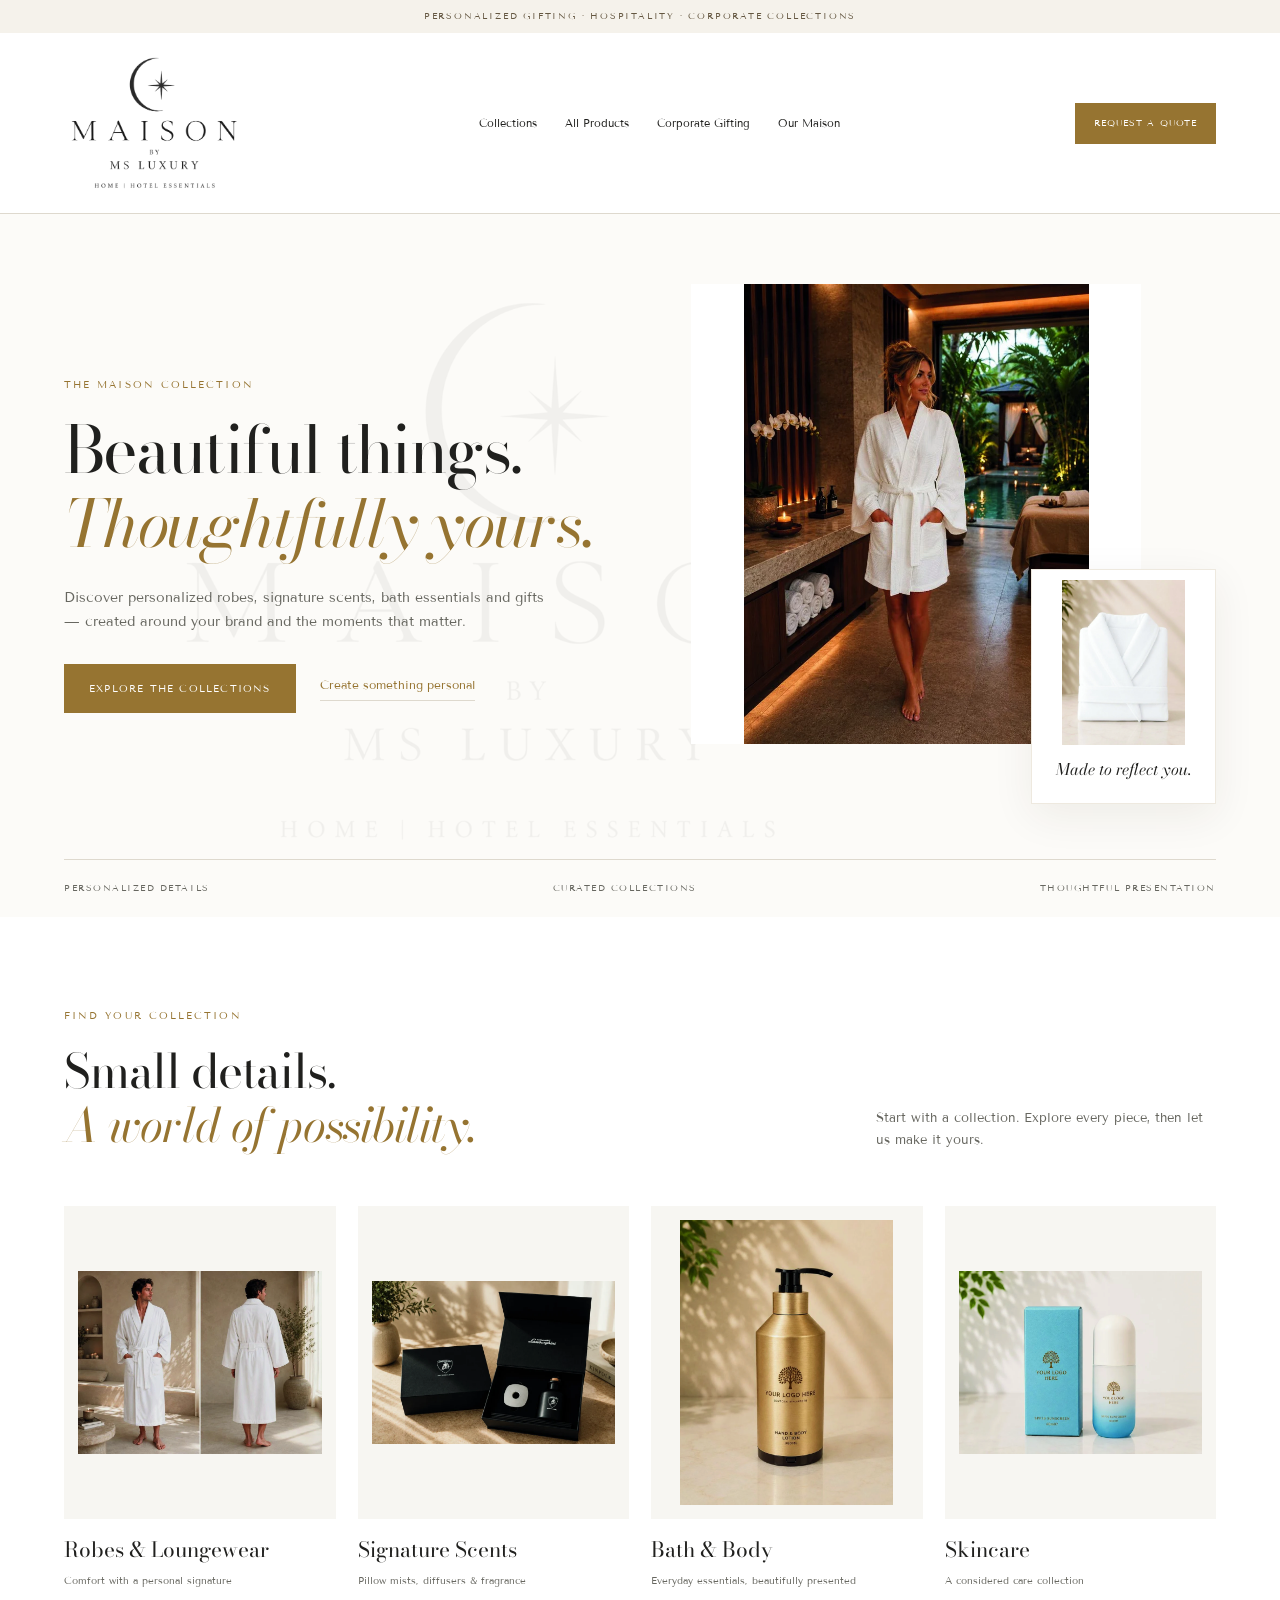
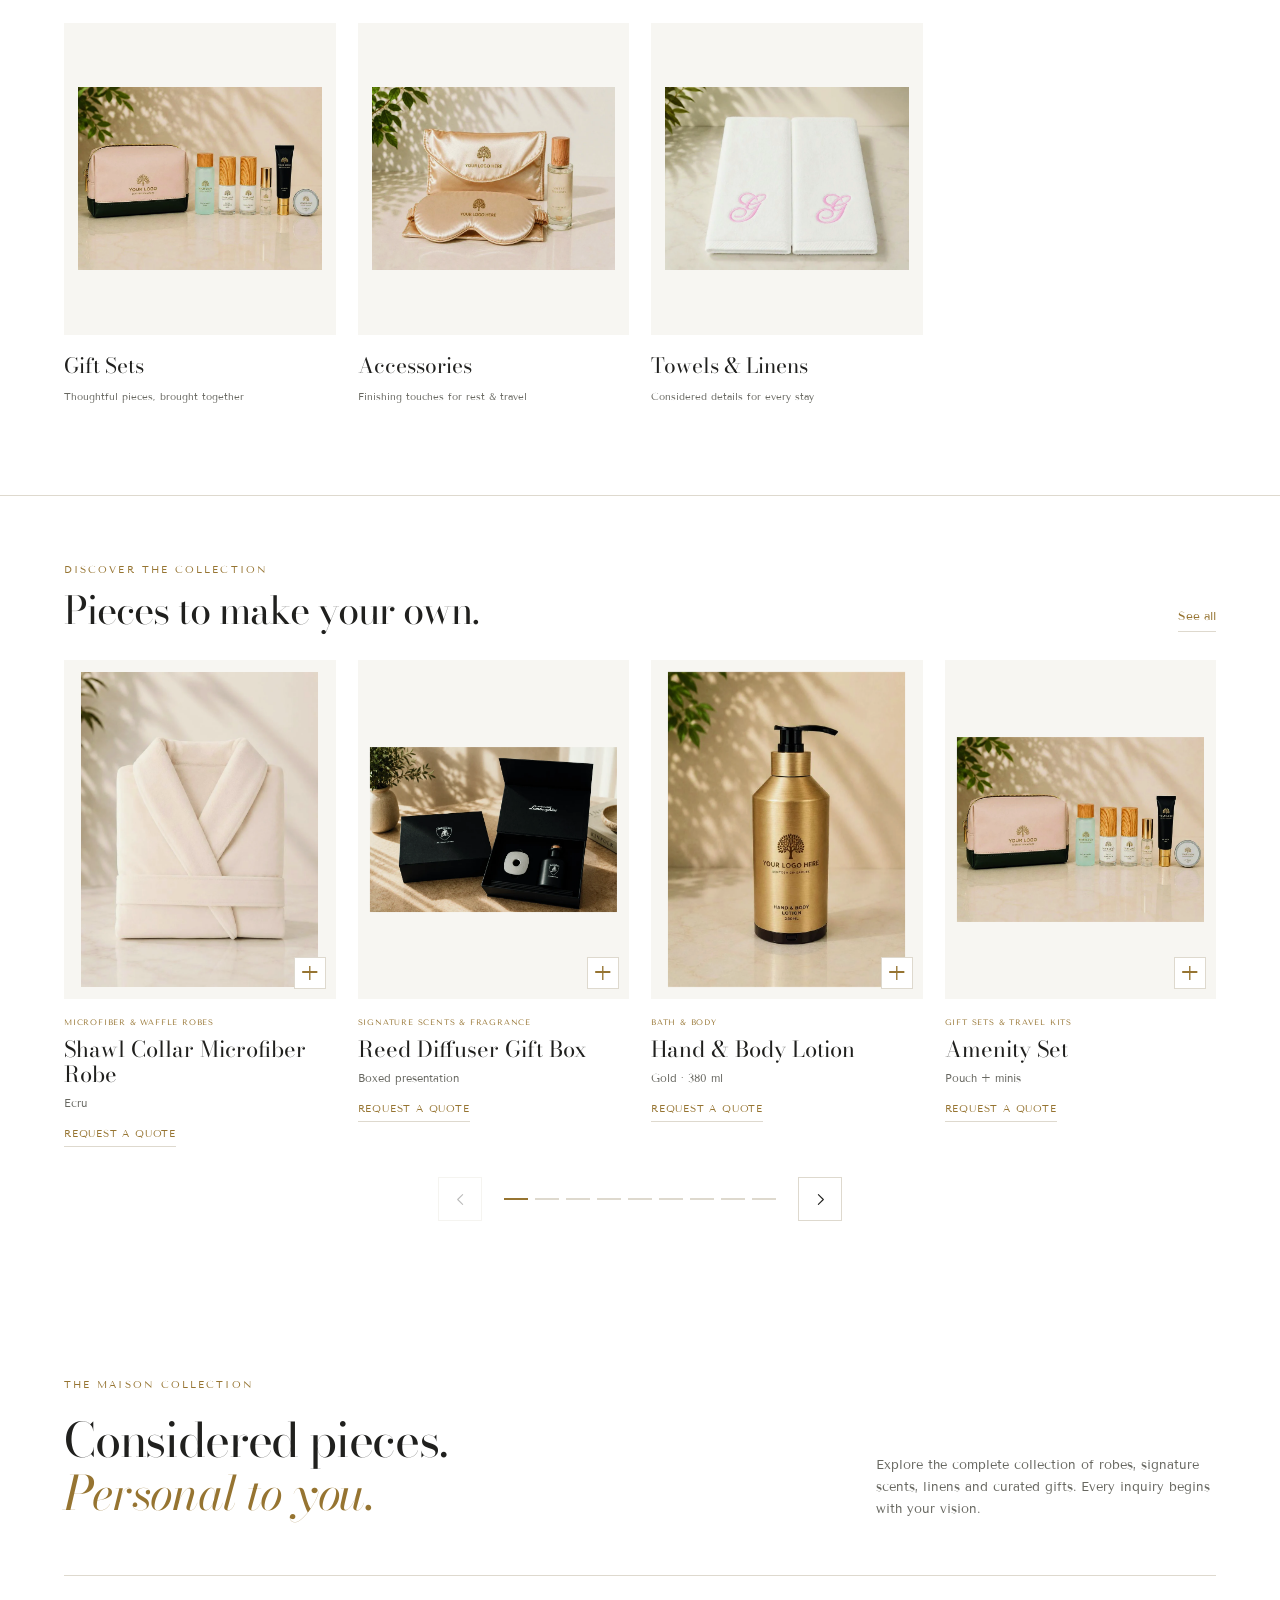
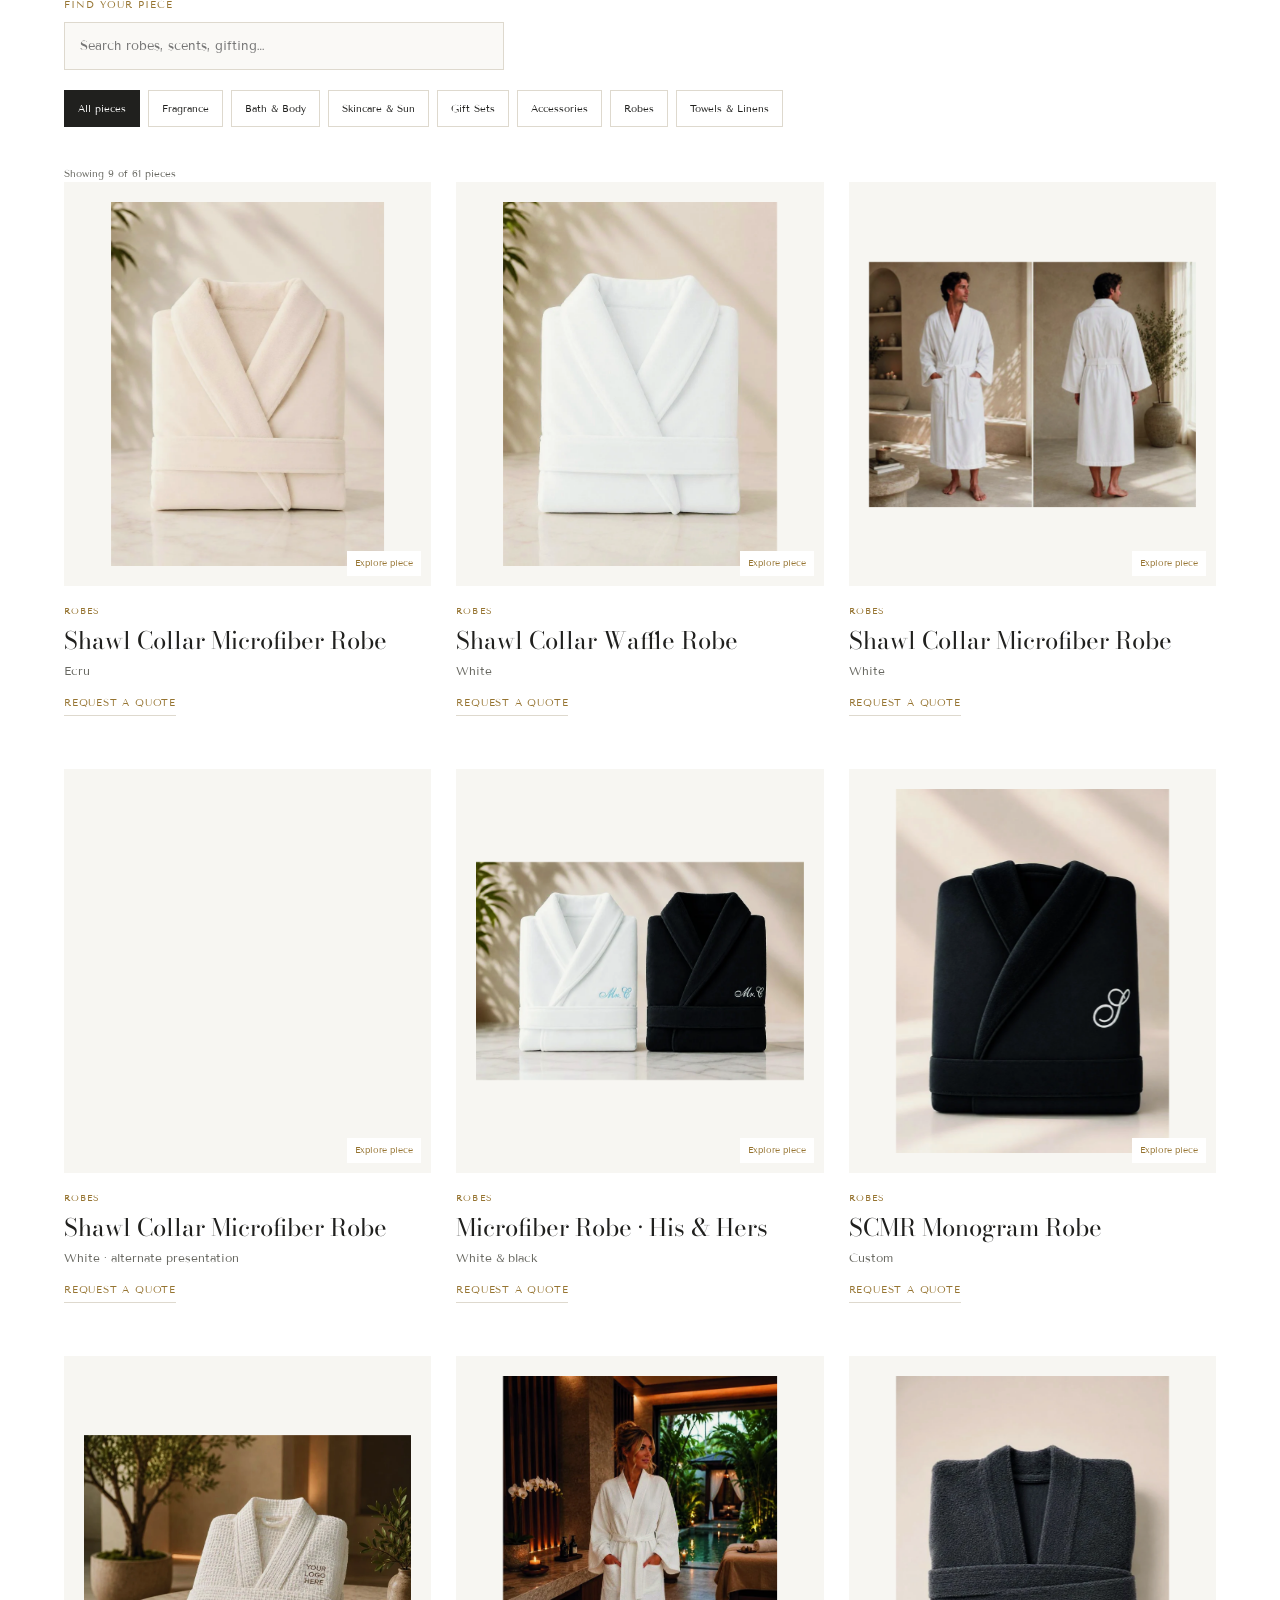
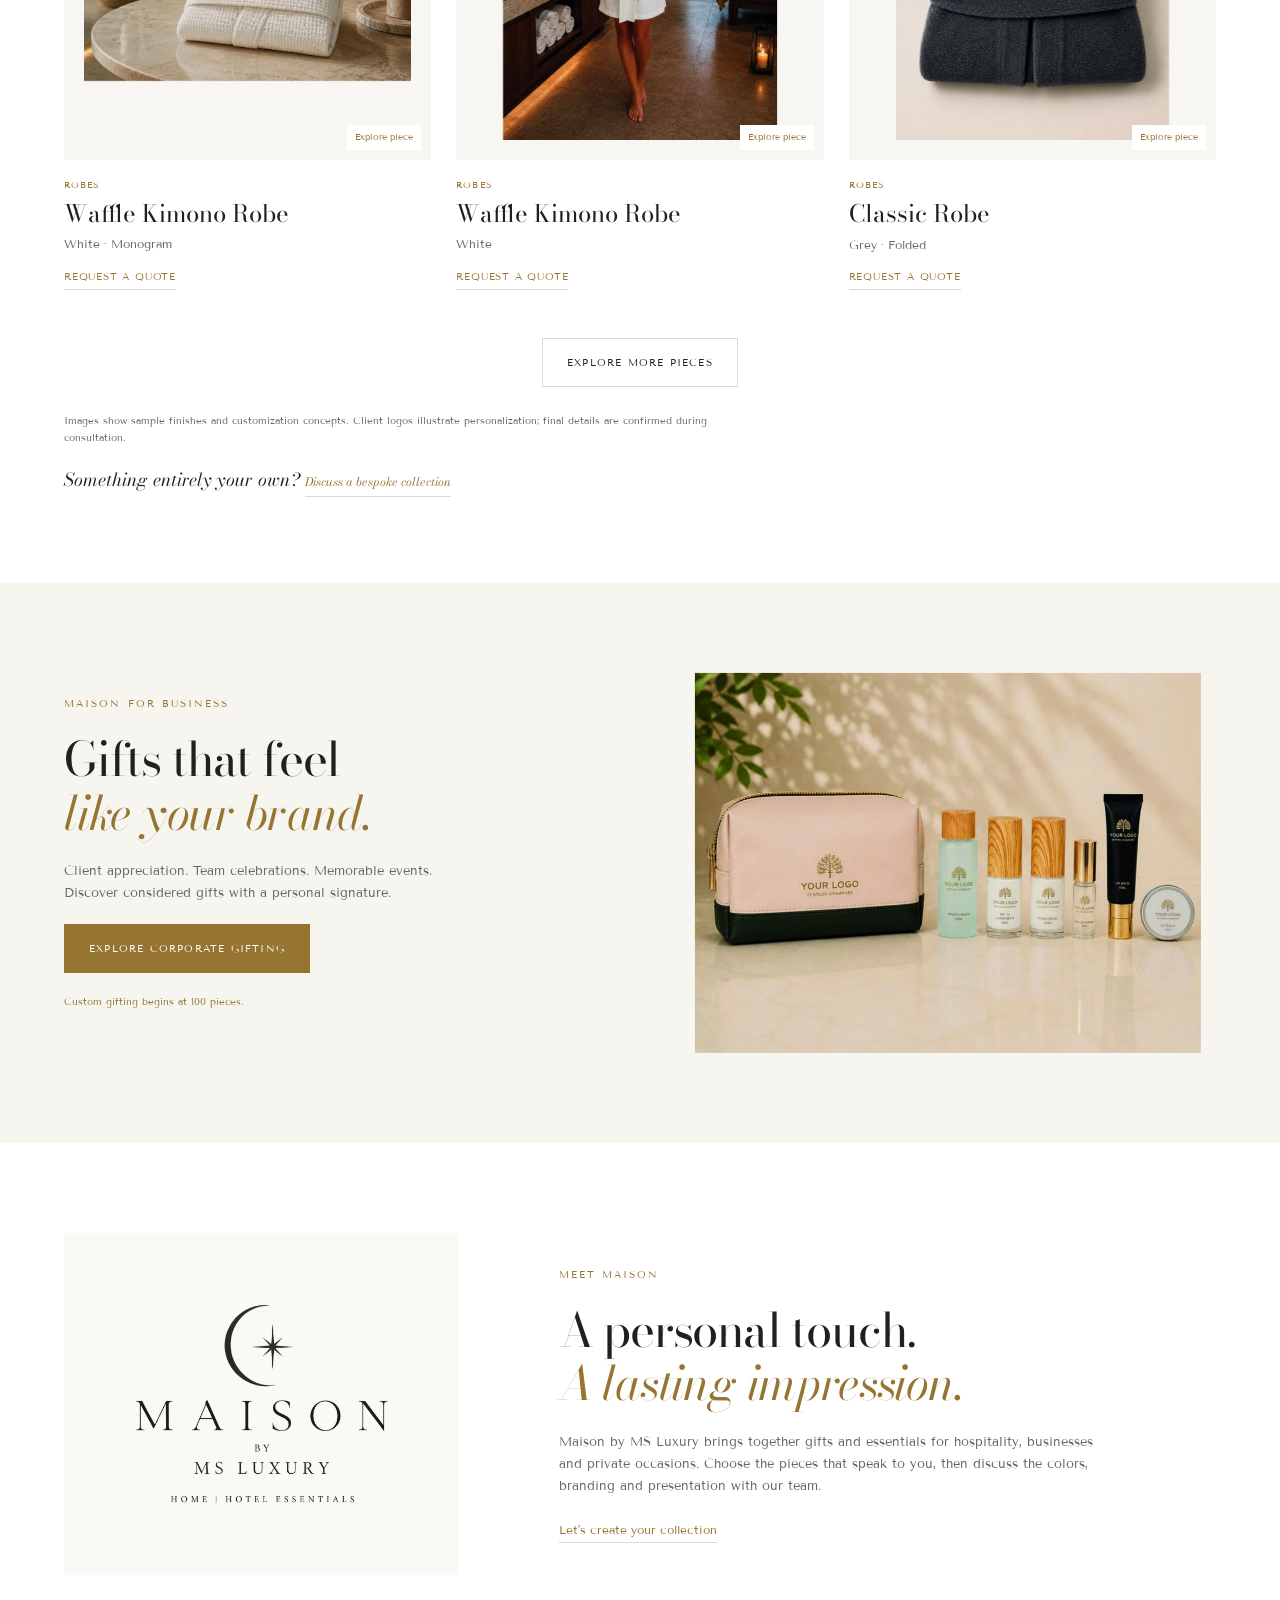
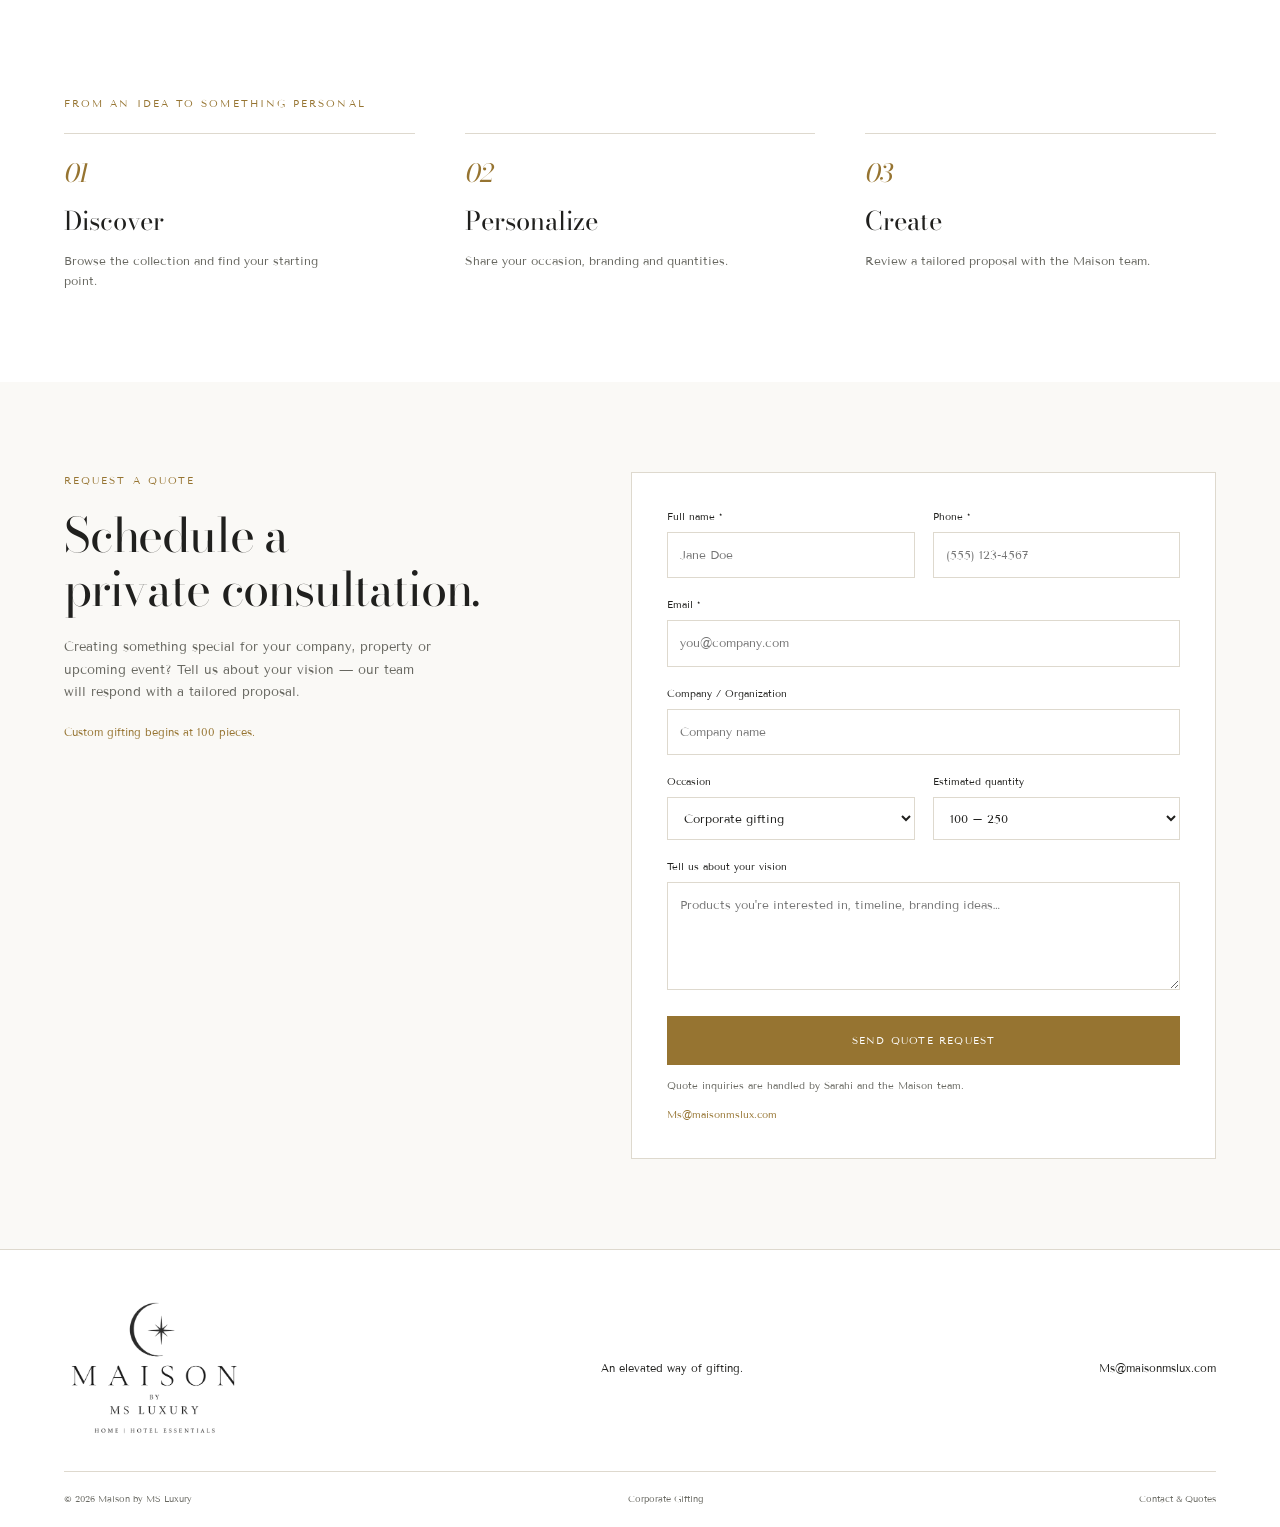
==== commit c3760412: "Add files via upload" ====
--- a/index.html
+++ b/index.html
@@ -14,9 +14,9 @@
 <meta content="#ffffff" name="theme-color"/>
 <link href="styles.css" rel="stylesheet"/>
 </head>
-<body><a class="skip-link" href="#collections">Skip to collections</a><div class="announcement">PERSONALIZED GIFTING · HOSPITALITY · CORPORATE COLLECTIONS</div><header class="nav" id="nav"><a aria-label="Maison by MS Luxury home" class="nav-brand" href="index.html"><img alt="Maison by MS Luxury" src="assets/maison-logo-updated.png"/><span>MAISON<small>BY MS LUXURY</small></span></a><nav class="nav-links"><a href="index.html#collections">Collections</a><a href="index.html#shop">All Products</a><a href="corporate-gifting.html">Corporate Gifting</a><a href="index.html#maison">Our Maison</a></nav><a class="btn btn-gold btn-sm" href="index.html#quote">Request a Quote</a><button aria-controls="mobileMenu" aria-expanded="false" aria-label="Open menu" class="nav-toggle" id="navToggle"><span></span><span></span></button></header><div class="mobile-menu" id="mobileMenu"><a href="index.html#collections">Collections</a><a href="index.html#shop">All Products</a><a href="corporate-gifting.html">Corporate Gifting</a><a href="index.html#maison">Our Maison</a><a class="btn btn-gold" href="index.html#quote">Request a Quote</a></div><main><section class="hero" id="top"><img alt="Maison by MS Luxury" aria-hidden="true" class="hero-mark" src="assets/maison-logo-updated.png"/><div class="container hero-inner"><div class="hero-copy"><p class="eyebrow">The Maison collection</p><h1>Beautiful things.<br/><em>Thoughtfully yours.</em></h1><p>Discover personalized robes, signature scents, bath essentials and gifts — created around your brand and the moments that matter.</p><div class="hero-ctas"><a class="btn btn-gold" href="#collections">Explore the collections</a><a class="link-gold" href="#quote">Create something personal</a></div></div><div class="hero-products"><img alt="White Waffle Kimono Robe" class="hero-product-main" src="assets/catalog/p13-02.webp"/><div class="hero-product-small"><img alt="Shawl Collar Waffle Robe in white" src="assets/catalog/p12-02.webp"/><span>Made to reflect you.</span></div></div></div><div class="container hero-bottom"><span>PERSONALIZED DETAILS</span><span>CURATED COLLECTIONS</span><span>THOUGHTFUL PRESENTATION</span></div></section><section class="collections" id="collections"><div class="container"><div class="section-heading"><div><p class="eyebrow">Find your collection</p><h2>Small details.<br/><em>A world of possibility.</em></h2></div><p class="section-sub">Start with a collection. Explore every piece, then let us make it yours.</p></div><div class="category-grid"><button class="category-card" data-category-link="fragrance" type="button"><div class="category-img"><img alt="Reed Diffuser Gift Box" loading="lazy" src="assets/catalog/p05-06.webp"/></div><span class="category-title">Signature Scents</span><span class="category-caption">Pillow mists, diffusers &amp; fragrance</span></button><button class="category-card" data-category-link="body" type="button"><div class="category-img"><img alt="Hand &amp; Body Lotion" loading="lazy" src="assets/catalog/p06-01.webp"/></div><span class="category-title">Bath &amp; Body</span><span class="category-caption">Everyday essentials, beautifully presented</span></button><button class="category-card" data-category-link="skincare" type="button"><div class="category-img"><img alt="SPF 30 Sunscreen" loading="lazy" src="assets/catalog/p07-01.webp"/></div><span class="category-title">Skincare</span><span class="category-caption">A considered care collection</span></button><button class="category-card" data-category-link="gifting" type="button"><div class="category-img"><img alt="Amenity Set" loading="lazy" src="assets/catalog/p08-02.webp"/></div><span class="category-title">Gift Sets</span><span class="category-caption">Thoughtful pieces, brought together</span></button><button class="category-card" data-category-link="accessories" type="button"><div class="category-img"><img alt="Sweet Dreams Set" loading="lazy" src="assets/catalog/p09-03.webp"/></div><span class="category-title">Accessories</span><span class="category-caption">Finishing touches for rest &amp; travel</span></button><button class="category-card" data-category-link="robes" type="button"><div class="category-img"><img alt="White Shawl Collar Microfiber Robe" loading="lazy" src="assets/catalog/p12-03.webp"/></div><span class="category-title">Robes &amp; Loungewear</span><span class="category-caption">Comfort with a personal signature</span></button><button class="category-card" data-category-link="linens" type="button"><div class="category-img"><img alt="Monogram Towel Set" loading="lazy" src="assets/catalog/p17-01.webp"/></div><span class="category-title">Towels &amp; Linens</span><span class="category-caption">Considered details for every stay</span></button></div></div></section><section aria-labelledby="railHeading" class="product-rail"><div class="container"><div class="rail-heading"><div><p class="eyebrow">Discover the collection</p><h2 id="railHeading">Pieces to make your own.</h2></div><a class="link-gold" href="#shop">See all</a></div><div aria-label="Swipe or use arrow keys to browse featured products" class="rail-track" id="productRail" tabindex="0"><article class="rail-card"><button aria-label="Explore Shawl Collar Microfiber Robe" class="rail-preview" data-featured-preview="p12-1" type="button"><div class="rail-image"><img alt="Shawl Collar Microfiber Robe" loading="lazy" src="assets/catalog/p12-01.webp"/></div><span aria-hidden="true" class="rail-plus">+</span></button><p class="rail-category">Microfiber &amp; Waffle Robes</p><h3>Shawl Collar Microfiber Robe</h3><p class="rail-detail">Ecru</p><button class="product-cta" data-product="Shawl Collar Microfiber Robe — Ecru" type="button">Request a quote</button></article><article class="rail-card"><button aria-label="Explore Reed Diffuser Gift Box" class="rail-preview" data-featured-preview="p5-6" type="button"><div class="rail-image"><img alt="Reed Diffuser Gift Box" loading="lazy" src="assets/catalog/p05-06.webp"/></div><span aria-hidden="true" class="rail-plus">+</span></button><p class="rail-category">Signature Scents &amp; Fragrance</p><h3>Reed Diffuser Gift Box</h3><p class="rail-detail">Boxed presentation</p><button class="product-cta" data-product="Reed Diffuser Gift Box — Boxed presentation" type="button">Request a quote</button></article><article class="rail-card"><button aria-label="Explore Hand &amp; Body Lotion" class="rail-preview" data-featured-preview="p6-1" type="button"><div class="rail-image"><img alt="Hand &amp; Body Lotion" loading="lazy" src="assets/catalog/p06-01.webp"/></div><span aria-hidden="true" class="rail-plus">+</span></button><p class="rail-category">Bath &amp; Body</p><h3>Hand &amp; Body Lotion</h3><p class="rail-detail">Gold · 380 ml</p><button class="product-cta" data-product="Hand &amp; Body Lotion — Gold · 380 ml" type="button">Request a quote</button></article><article class="rail-card"><button aria-label="Explore Amenity Set" class="rail-preview" data-featured-preview="p8-2" type="button"><div class="rail-image"><img alt="Amenity Set" loading="lazy" src="assets/catalog/p08-02.webp"/></div><span aria-hidden="true" class="rail-plus">+</span></button><p class="rail-category">Gift Sets &amp; Travel Kits</p><h3>Amenity Set</h3><p class="rail-detail">Pouch + minis</p><button class="product-cta" data-product="Amenity Set — Pouch + minis" type="button">Request a quote</button></article><article class="rail-card"><button aria-label="Explore Sweet Dreams Set" class="rail-preview" data-featured-preview="p9-3" type="button"><div class="rail-image"><img alt="Sweet Dreams Set" loading="lazy" src="assets/catalog/p09-03.webp"/></div><span aria-hidden="true" class="rail-plus">+</span></button><p class="rail-category">Accessories &amp; Finishing Touches</p><h3>Sweet Dreams Set</h3><p class="rail-detail">With fragrance</p><button class="product-cta" data-product="Sweet Dreams Set — With fragrance" type="button">Request a quote</button></article><article class="rail-card"><button aria-label="Explore Monogram Towel Set" class="rail-preview" data-featured-preview="p17-1" type="button"><div class="rail-image"><img alt="Monogram Towel Set" loading="lazy" src="assets/catalog/p17-01.webp"/></div><span aria-hidden="true" class="rail-plus">+</span></button><p class="rail-category">Towels &amp; Linens</p><h3>Monogram Towel Set</h3><p class="rail-detail">Customized</p><button class="product-cta" data-product="Monogram Towel Set — Customized" type="button">Request a quote</button></article><article class="rail-card"><button aria-label="Explore SPF 30 Sunscreen" class="rail-preview" data-featured-preview="p7-1" type="button"><div class="rail-image"><img alt="SPF 30 Sunscreen" loading="lazy" src="assets/catalog/p07-01.webp"/></div><span aria-hidden="true" class="rail-plus">+</span></button><p class="rail-category">Skincare &amp; Sun</p><h3>SPF 30 Sunscreen</h3><p class="rail-detail">Boxed · 60 ml</p><button class="product-cta" data-product="SPF 30 Sunscreen — Boxed · 60 ml" type="button">Request a quote</button></article><article class="rail-card"><button aria-label="Explore Sweet Dreams Pillow Mist" class="rail-preview" data-featured-preview="p5-1" type="button"><div class="rail-image"><img alt="Sweet Dreams Pillow Mist" loading="lazy" src="assets/catalog/p05-01.webp"/></div><span aria-hidden="true" class="rail-plus">+</span></button><p class="rail-category">Signature Scents &amp; Fragrance</p><h3>Sweet Dreams Pillow Mist</h3><p class="rail-detail">Boxed · 30 ml</p><button class="product-cta" data-product="Sweet Dreams Pillow Mist — Boxed · 30 ml" type="button">Request a quote</button></article><article class="rail-card"><button aria-label="Explore Gift Set" class="rail-preview" data-featured-preview="p8-3" type="button"><div class="rail-image"><img alt="Gift Set" loading="lazy" src="assets/catalog/p08-03.webp"/></div><span aria-hidden="true" class="rail-plus">+</span></button><p class="rail-category">Gift Sets &amp; Travel Kits</p><h3>Gift Set</h3><p class="rail-detail">Pouch · SPF · Face mist · Hair mist</p><button class="product-cta" data-product="Gift Set — Pouch · SPF · Face mist · Hair mist" type="button">Request a quote</button></article><article class="rail-card"><button aria-label="Explore Cosmetic Pouch" class="rail-preview" data-featured-preview="p9-1" type="button"><div class="rail-image"><img alt="Cosmetic Pouch" loading="lazy" src="assets/catalog/p09-01.webp"/></div><span aria-hidden="true" class="rail-plus">+</span></button><p class="rail-category">Accessories &amp; Finishing Touches</p><h3>Cosmetic Pouch</h3><p class="rail-detail">Signature</p><button class="product-cta" data-product="Cosmetic Pouch — Signature" type="button">Request a quote</button></article><article class="rail-card"><button aria-label="Explore Pool &amp; Beach Towels" class="rail-preview" data-featured-preview="p17-5" type="button"><div class="rail-image"><img alt="Pool &amp; Beach Towels" loading="lazy" src="assets/catalog/p17-05.webp"/></div><span aria-hidden="true" class="rail-plus">+</span></button><p class="rail-category">Towels &amp; Linens</p><h3>Pool &amp; Beach Towels</h3><p class="rail-detail">Striped in shown colors</p><button class="product-cta" data-product="Pool &amp; Beach Towels — Striped in shown colors" type="button">Request a quote</button></article><article class="rail-card"><button aria-label="Explore Satin Robe" class="rail-preview" data-featured-preview="p11-1" type="button"><div class="rail-image"><img alt="Satin Robe" loading="lazy" src="assets/catalog/p11-01.webp"/></div><span aria-hidden="true" class="rail-plus">+</span></button><p class="rail-category">Satin &amp; Bridesmaid Robes</p><h3>Satin Robe</h3><p class="rail-detail">Blush</p><button class="product-cta" data-product="Satin Robe — Blush" type="button">Request a quote</button></article></div><div class="rail-navigation"><button aria-label="Previous products" id="railPrev" type="button"><svg aria-hidden="true" viewbox="0 0 24 24"><path d="M15 5l-7 7 7 7"></path></svg></button><div aria-label="Product row position" class="rail-markers" id="railMarkers"></div><button aria-label="Next products" id="railNext" type="button"><svg aria-hidden="true" viewbox="0 0 24 24"><path d="M9 5l7 7-7 7"></path></svg></button></div></div></section><section class="shop" id="shop"><div class="container">
+<body><a class="skip-link" href="#collections">Skip to collections</a><div class="announcement">PERSONALIZED GIFTING · HOSPITALITY · CORPORATE COLLECTIONS</div><header class="nav" id="nav"><a aria-label="Maison by MS Luxury home" class="nav-brand" href="index.html"><img alt="Maison by MS Luxury" src="assets/maison-logo-updated.png"/><span>MAISON<small>BY MS LUXURY</small></span></a><nav class="nav-links"><a href="index.html#collections">Collections</a><a href="index.html#shop">All Products</a><a href="corporate-gifting.html">Corporate Gifting</a><a href="index.html#maison">Our Maison</a></nav><a class="btn btn-gold btn-sm" href="index.html#quote">Request a Quote</a><button aria-controls="mobileMenu" aria-expanded="false" aria-label="Open menu" class="nav-toggle" id="navToggle"><span></span><span></span></button></header><div class="mobile-menu" id="mobileMenu"><a href="index.html#collections">Collections</a><a href="index.html#shop">All Products</a><a href="corporate-gifting.html">Corporate Gifting</a><a href="index.html#maison">Our Maison</a><a class="btn btn-gold" href="index.html#quote">Request a Quote</a></div><main><section class="hero" id="top"><img alt="Maison by MS Luxury" aria-hidden="true" class="hero-mark" src="assets/maison-logo-updated.png"/><div class="container hero-inner"><div class="hero-copy"><p class="eyebrow">The Maison collection</p><h1>Beautiful things.<br/><em>Thoughtfully yours.</em></h1><p>Discover personalized robes, signature scents, bath essentials and gifts — created around your brand and the moments that matter.</p><div class="hero-ctas"><a class="btn btn-gold" href="#collections">Explore the collections</a><a class="link-gold" href="#quote">Create something personal</a></div></div><div class="hero-products"><img alt="White Waffle Kimono Robe" class="hero-product-main" src="assets/catalog/p13-02.webp"/><div class="hero-product-small"><img alt="Shawl Collar Waffle Robe in white" src="assets/catalog/p12-02.webp"/><span>Made to reflect you.</span></div></div></div><div class="container hero-bottom"><span>PERSONALIZED DETAILS</span><span>CURATED COLLECTIONS</span><span>THOUGHTFUL PRESENTATION</span></div></section><section class="collections" id="collections"><div class="container"><div class="section-heading"><div><p class="eyebrow">Find your collection</p><h2>Small details.<br/><em>A world of possibility.</em></h2></div><p class="section-sub">Start with a collection. Explore every piece, then let us make it yours.</p></div><div class="category-grid"><button class="category-card" data-category-link="robes" type="button"><div class="category-img"><img alt="White Shawl Collar Microfiber Robe" loading="lazy" src="assets/catalog/p12-03.webp"/></div><span class="category-title">Robes &amp; Loungewear</span><span class="category-caption">Comfort with a personal signature</span></button><button class="category-card" data-category-link="fragrance" type="button"><div class="category-img"><img alt="Reed Diffuser Gift Box" loading="lazy" src="assets/catalog/p05-06.webp"/></div><span class="category-title">Signature Scents</span><span class="category-caption">Pillow mists, diffusers &amp; fragrance</span></button><button class="category-card" data-category-link="body" type="button"><div class="category-img"><img alt="Hand &amp; Body Lotion" loading="lazy" src="assets/catalog/p06-01.webp"/></div><span class="category-title">Bath &amp; Body</span><span class="category-caption">Everyday essentials, beautifully presented</span></button><button class="category-card" data-category-link="skincare" type="button"><div class="category-img"><img alt="SPF 30 Sunscreen" loading="lazy" src="assets/catalog/p07-01.webp"/></div><span class="category-title">Skincare</span><span class="category-caption">A considered care collection</span></button><button class="category-card" data-category-link="gifting" type="button"><div class="category-img"><img alt="Amenity Set" loading="lazy" src="assets/catalog/p08-02.webp"/></div><span class="category-title">Gift Sets</span><span class="category-caption">Thoughtful pieces, brought together</span></button><button class="category-card" data-category-link="accessories" type="button"><div class="category-img"><img alt="Sweet Dreams Set" loading="lazy" src="assets/catalog/p09-03.webp"/></div><span class="category-title">Accessories</span><span class="category-caption">Finishing touches for rest &amp; travel</span></button><button class="category-card" data-category-link="linens" type="button"><div class="category-img"><img alt="Monogram Towel Set" loading="lazy" src="assets/catalog/p17-01.webp"/></div><span class="category-title">Towels &amp; Linens</span><span class="category-caption">Considered details for every stay</span></button></div></div></section><section aria-labelledby="railHeading" class="product-rail"><div class="container"><div class="rail-heading"><div><p class="eyebrow">Discover the collection</p><h2 id="railHeading">Pieces to make your own.</h2></div><a class="link-gold" href="#shop">See all</a></div><div aria-label="Swipe or use arrow keys to browse featured products" class="rail-track" id="productRail" tabindex="0"><article class="rail-card"><button aria-label="Explore Shawl Collar Microfiber Robe" class="rail-preview" data-featured-preview="p12-1" type="button"><div class="rail-image"><img alt="Shawl Collar Microfiber Robe" loading="lazy" src="assets/catalog/p12-01.webp"/></div><span aria-hidden="true" class="rail-plus">+</span></button><p class="rail-category">Microfiber &amp; Waffle Robes</p><h3>Shawl Collar Microfiber Robe</h3><p class="rail-detail">Ecru</p><button class="product-cta" data-product="Shawl Collar Microfiber Robe — Ecru" type="button">Request a quote</button></article><article class="rail-card"><button aria-label="Explore Reed Diffuser Gift Box" class="rail-preview" data-featured-preview="p5-6" type="button"><div class="rail-image"><img alt="Reed Diffuser Gift Box" loading="lazy" src="assets/catalog/p05-06.webp"/></div><span aria-hidden="true" class="rail-plus">+</span></button><p class="rail-category">Signature Scents &amp; Fragrance</p><h3>Reed Diffuser Gift Box</h3><p class="rail-detail">Boxed presentation</p><button class="product-cta" data-product="Reed Diffuser Gift Box — Boxed presentation" type="button">Request a quote</button></article><article class="rail-card"><button aria-label="Explore Hand &amp; Body Lotion" class="rail-preview" data-featured-preview="p6-1" type="button"><div class="rail-image"><img alt="Hand &amp; Body Lotion" loading="lazy" src="assets/catalog/p06-01.webp"/></div><span aria-hidden="true" class="rail-plus">+</span></button><p class="rail-category">Bath &amp; Body</p><h3>Hand &amp; Body Lotion</h3><p class="rail-detail">Gold · 380 ml</p><button class="product-cta" data-product="Hand &amp; Body Lotion — Gold · 380 ml" type="button">Request a quote</button></article><article class="rail-card"><button aria-label="Explore Amenity Set" class="rail-preview" data-featured-preview="p8-2" type="button"><div class="rail-image"><img alt="Amenity Set" loading="lazy" src="assets/catalog/p08-02.webp"/></div><span aria-hidden="true" class="rail-plus">+</span></button><p class="rail-category">Gift Sets &amp; Travel Kits</p><h3>Amenity Set</h3><p class="rail-detail">Pouch + minis</p><button class="product-cta" data-product="Amenity Set — Pouch + minis" type="button">Request a quote</button></article><article class="rail-card"><button aria-label="Explore Sweet Dreams Set" class="rail-preview" data-featured-preview="p9-3" type="button"><div class="rail-image"><img alt="Sweet Dreams Set" loading="lazy" src="assets/catalog/p09-03.webp"/></div><span aria-hidden="true" class="rail-plus">+</span></button><p class="rail-category">Accessories &amp; Finishing Touches</p><h3>Sweet Dreams Set</h3><p class="rail-detail">With fragrance</p><button class="product-cta" data-product="Sweet Dreams Set — With fragrance" type="button">Request a quote</button></article><article class="rail-card"><button aria-label="Explore Monogram Towel Set" class="rail-preview" data-featured-preview="p17-1" type="button"><div class="rail-image"><img alt="Monogram Towel Set" loading="lazy" src="assets/catalog/p17-01.webp"/></div><span aria-hidden="true" class="rail-plus">+</span></button><p class="rail-category">Towels &amp; Linens</p><h3>Monogram Towel Set</h3><p class="rail-detail">Customized</p><button class="product-cta" data-product="Monogram Towel Set — Customized" type="button">Request a quote</button></article><article class="rail-card"><button aria-label="Explore SPF 30 Sunscreen" class="rail-preview" data-featured-preview="p7-1" type="button"><div class="rail-image"><img alt="SPF 30 Sunscreen" loading="lazy" src="assets/catalog/p07-01.webp"/></div><span aria-hidden="true" class="rail-plus">+</span></button><p class="rail-category">Skincare &amp; Sun</p><h3>SPF 30 Sunscreen</h3><p class="rail-detail">Boxed · 60 ml</p><button class="product-cta" data-product="SPF 30 Sunscreen — Boxed · 60 ml" type="button">Request a quote</button></article><article class="rail-card"><button aria-label="Explore Sweet Dreams Pillow Mist" class="rail-preview" data-featured-preview="p5-1" type="button"><div class="rail-image"><img alt="Sweet Dreams Pillow Mist" loading="lazy" src="assets/catalog/p05-01.webp"/></div><span aria-hidden="true" class="rail-plus">+</span></button><p class="rail-category">Signature Scents &amp; Fragrance</p><h3>Sweet Dreams Pillow Mist</h3><p class="rail-detail">Boxed · 30 ml</p><button class="product-cta" data-product="Sweet Dreams Pillow Mist — Boxed · 30 ml" type="button">Request a quote</button></article><article class="rail-card"><button aria-label="Explore Gift Set" class="rail-preview" data-featured-preview="p8-3" type="button"><div class="rail-image"><img alt="Gift Set" loading="lazy" src="assets/catalog/p08-03.webp"/></div><span aria-hidden="true" class="rail-plus">+</span></button><p class="rail-category">Gift Sets &amp; Travel Kits</p><h3>Gift Set</h3><p class="rail-detail">Pouch · SPF · Face mist · Hair mist</p><button class="product-cta" data-product="Gift Set — Pouch · SPF · Face mist · Hair mist" type="button">Request a quote</button></article><article class="rail-card"><button aria-label="Explore Cosmetic Pouch" class="rail-preview" data-featured-preview="p9-1" type="button"><div class="rail-image"><img alt="Cosmetic Pouch" loading="lazy" src="assets/catalog/p09-01.webp"/></div><span aria-hidden="true" class="rail-plus">+</span></button><p class="rail-category">Accessories &amp; Finishing Touches</p><h3>Cosmetic Pouch</h3><p class="rail-detail">Signature</p><button class="product-cta" data-product="Cosmetic Pouch — Signature" type="button">Request a quote</button></article><article class="rail-card"><button aria-label="Explore Pool &amp; Beach Towels" class="rail-preview" data-featured-preview="p17-5" type="button"><div class="rail-image"><img alt="Pool &amp; Beach Towels" loading="lazy" src="assets/catalog/p17-05.webp"/></div><span aria-hidden="true" class="rail-plus">+</span></button><p class="rail-category">Towels &amp; Linens</p><h3>Pool &amp; Beach Towels</h3><p class="rail-detail">Striped in shown colors</p><button class="product-cta" data-product="Pool &amp; Beach Towels — Striped in shown colors" type="button">Request a quote</button></article><article class="rail-card"><button aria-label="Explore Satin Robe" class="rail-preview" data-featured-preview="p11-1" type="button"><div class="rail-image"><img alt="Satin Robe" loading="lazy" src="assets/catalog/p11-01.webp"/></div><span aria-hidden="true" class="rail-plus">+</span></button><p class="rail-category">Satin &amp; Bridesmaid Robes</p><h3>Satin Robe</h3><p class="rail-detail">Blush</p><button class="product-cta" data-product="Satin Robe — Blush" type="button">Request a quote</button></article></div><div class="rail-navigation"><button aria-label="Previous products" id="railPrev" type="button"><svg aria-hidden="true" viewbox="0 0 24 24"><path d="M15 5l-7 7 7 7"></path></svg></button><div aria-label="Product row position" class="rail-markers" id="railMarkers"></div><button aria-label="Next products" id="railNext" type="button"><svg aria-hidden="true" viewbox="0 0 24 24"><path d="M9 5l7 7-7 7"></path></svg></button></div></div></section><section class="shop" id="shop"><div class="container">
 <div class="product-heading"><div><p class="eyebrow reveal">The Maison Collection</p><h2 class="reveal">Considered pieces.<br/><em>Personal to you.</em></h2></div><p class="section-sub reveal">Explore the complete collection of robes, signature scents, linens and curated gifts. Every inquiry begins with your vision.</p></div>
-<div class="catalog-tools"><label class="catalog-search" for="productSearch">Find your piece<input id="productSearch" placeholder="Search robes, scents, gifting…" type="search"/></label><div aria-label="Filter products" class="product-filters" role="group"><button aria-pressed="true" data-filter="all" type="button">All pieces</button><button aria-pressed="false" data-filter="fragrance" type="button">Fragrance</button><button aria-pressed="false" data-filter="body" type="button">Bath &amp; Body</button><button aria-pressed="false" data-filter="skincare" type="button">Skincare &amp; Sun</button><button aria-pressed="false" data-filter="gifting" type="button">Gift Sets</button><button aria-pressed="false" data-filter="accessories" type="button">Accessories</button><button aria-pressed="false" data-filter="robes" type="button">Robes</button><button aria-pressed="false" data-filter="linens" type="button">Towels &amp; Linens</button></div></div><p aria-live="polite" class="product-count" id="productCount">61 pieces</p><div class="shop-grid"><article class="card product-card" data-category="fragrance" data-search="sweet dreams pillow mist boxed · 30 ml signature scents &amp; fragrance"><button aria-label="View Sweet Dreams Pillow Mist, Boxed · 30 ml" class="product-preview" data-preview="p5-1" type="button"><div class="card-img"><img alt="Sweet Dreams Pillow Mist — Boxed · 30 ml" decoding="async" height="1100" loading="lazy" src="assets/catalog/p05-01.webp" width="900"/></div><span>Explore piece</span></button><div class="card-body"><p class="product-category">Fragrance</p><h3>Sweet Dreams Pillow Mist</h3><p>Boxed · 30 ml</p><button class="product-cta" data-product="Sweet Dreams Pillow Mist — Boxed · 30 ml" type="button">Request a quote</button></div></article><article class="card product-card" data-category="fragrance" data-search="sweet dreams pillow mist lavender · tonka · 30 ml signature scents &amp; fragrance"><button aria-label="View Sweet Dreams Pillow Mist, Lavender · Tonka · 30 ml" class="product-preview" data-preview="p5-2" type="button"><div class="card-img"><img alt="Sweet Dreams Pillow Mist — Lavender · Tonka · 30 ml" decoding="async" height="1100" loading="lazy" src="assets/catalog/p05-02.webp" width="900"/></div><span>Explore piece</span></button><div class="card-body"><p class="product-category">Fragrance</p><h3>Sweet Dreams Pillow Mist</h3><p>Lavender · Tonka · 30 ml</p><button class="product-cta" data-product="Sweet Dreams Pillow Mist — Lavender · Tonka · 30 ml" type="button">Request a quote</button></div></article><article class="card product-card" data-category="fragrance" data-search="sweet dreams pillow mist gift set lavender · tonka · 30 ml signature scents &amp; fragrance"><button aria-label="View Sweet Dreams Pillow Mist Gift Set, Lavender · Tonka · 30 ml" class="product-preview" data-preview="p5-3" type="button"><div class="card-img"><img alt="Sweet Dreams Pillow Mist Gift Set — Lavender · Tonka · 30 ml" decoding="async" height="1100" loading="lazy" src="assets/catalog/p05-03.webp" width="900"/></div><span>Explore piece</span></button><div class="card-body"><p class="product-category">Fragrance</p><h3>Sweet Dreams Pillow Mist Gift Set</h3><p>Lavender · Tonka · 30 ml</p><button class="product-cta" data-product="Sweet Dreams Pillow Mist Gift Set — Lavender · Tonka · 30 ml" type="button">Request a quote</button></div></article><article class="card product-card" data-category="fragrance" data-search="reed diffuser signature scent signature scents &amp; fragrance"><button aria-label="View Reed Diffuser, Signature scent" class="product-preview" data-preview="p5-4" type="button"><div class="card-img"><img alt="Reed Diffuser — Signature scent" decoding="async" height="1100" loading="lazy" src="assets/catalog/p05-04.webp" width="900"/></div><span>Explore piece</span></button><div class="card-body"><p class="product-category">Fragrance</p><h3>Reed Diffuser</h3><p>Signature scent</p><button class="product-cta" data-product="Reed Diffuser — Signature scent" type="button">Request a quote</button></div></article><article class="card product-card" data-category="fragrance" data-search="reed diffuser signature scent · alternate presentation signature scents &amp; fragrance"><button aria-label="View Reed Diffuser, Signature scent · alternate presentation" class="product-preview" data-preview="p5-5" type="button"><div class="card-img"><img alt="Reed Diffuser — Signature scent · alternate presentation" decoding="async" height="1100" loading="lazy" src="assets/catalog/p05-05.webp" width="900"/></div><span>Explore piece</span></button><div class="card-body"><p class="product-category">Fragrance</p><h3>Reed Diffuser</h3><p>Signature scent · alternate presentation</p><button class="product-cta" data-product="Reed Diffuser — Signature scent · alternate presentation" type="button">Request a quote</button></div></article><article class="card product-card" data-category="fragrance" data-search="reed diffuser gift box boxed presentation signature scents &amp; fragrance"><button aria-label="View Reed Diffuser Gift Box, Boxed presentation" class="product-preview" data-preview="p5-6" type="button"><div class="card-img"><img alt="Reed Diffuser Gift Box — Boxed presentation" decoding="async" height="1100" loading="lazy" src="assets/catalog/p05-06.webp" width="900"/></div><span>Explore piece</span></button><div class="card-body"><p class="product-category">Fragrance</p><h3>Reed Diffuser Gift Box</h3><p>Boxed presentation</p><button class="product-cta" data-product="Reed Diffuser Gift Box — Boxed presentation" type="button">Request a quote</button></div></article><article class="card product-card" data-category="fragrance" data-search="signature candle presentation signature scents &amp; fragrance"><button aria-label="View Signature Candle, Presentation" class="product-preview" data-preview="p5-7" type="button"><div class="card-img"><img alt="Signature Candle — Presentation" decoding="async" height="1100" loading="lazy" src="assets/catalog/p05-07.webp" width="900"/></div><span>Explore piece</span></button><div class="card-body"><p class="product-category">Fragrance</p><h3>Signature Candle</h3><p>Presentation</p><button class="product-cta" data-product="Signature Candle — Presentation" type="button">Request a quote</button></div></article><article class="card product-card" data-category="fragrance" data-search="signature candle hand-poured signature scents &amp; fragrance"><button aria-label="View Signature Candle, Hand-poured" class="product-preview" data-preview="p5-8" type="button"><div class="card-img"><img alt="Signature Candle — Hand-poured" decoding="async" height="1100" loading="lazy" src="assets/catalog/p05-08.webp" width="900"/></div><span>Explore piece</span></button><div class="card-body"><p class="product-category">Fragrance</p><h3>Signature Candle</h3><p>Hand-poured</p><button class="product-cta" data-product="Signature Candle — Hand-poured" type="button">Request a quote</button></div></article><article class="card product-card" data-category="fragrance" data-search="signature candle boxed signature scents &amp; fragrance"><button aria-label="View Signature Candle, Boxed" class="product-preview" data-preview="p5-9" type="button"><div class="card-img"><img alt="Signature Candle — Boxed" decoding="async" height="1100" loading="lazy" src="assets/catalog/p05-09.webp" width="900"/></div><span>Explore piece</span></button><div class="card-body"><p class="product-category">Fragrance</p><h3>Signature Candle</h3><p>Boxed</p><button class="product-cta" data-product="Signature Candle — Boxed" type="button">Request a quote</button></div></article><article class="card product-card" data-category="body" data-search="hand &amp; body lotion gold · 380 ml bath &amp; body"><button aria-label="View Hand &amp; Body Lotion, Gold · 380 ml" class="product-preview" data-preview="p6-1" type="button"><div class="card-img"><img alt="Hand &amp; Body Lotion — Gold · 380 ml" decoding="async" height="1100" loading="lazy" src="assets/catalog/p06-01.webp" width="900"/></div><span>Explore piece</span></button><div class="card-body"><p class="product-category">Bath &amp; Body</p><h3>Hand &amp; Body Lotion</h3><p>Gold · 380 ml</p><button class="product-cta" data-product="Hand &amp; Body Lotion — Gold · 380 ml" type="button">Request a quote</button></div></article><article class="card product-card" data-category="body" data-search="body lotion lait satiné · 350 ml bath &amp; body"><button aria-label="View Body Lotion, Lait Satiné · 350 ml" class="product-preview" data-preview="p6-2" type="button"><div class="card-img"><img alt="Body Lotion — Lait Satiné · 350 ml" decoding="async" height="1100" loading="lazy" src="assets/catalog/p06-02.webp" width="900"/></div><span>Explore piece</span></button><div class="card-body"><p class="product-category">Bath &amp; Body</p><h3>Body Lotion</h3><p>Lait Satiné · 350 ml</p><button class="product-cta" data-product="Body Lotion — Lait Satiné · 350 ml" type="button">Request a quote</button></div></article><article class="card product-card" data-category="body" data-search="hand &amp; body wash a breath of ocean · 350 ml bath &amp; body"><button aria-label="View Hand &amp; Body Wash, A Breath of Ocean · 350 ml" class="product-preview" data-preview="p6-3" type="button"><div class="card-img"><img alt="Hand &amp; Body Wash — A Breath of Ocean · 350 ml" decoding="async" height="1100" loading="lazy" src="assets/catalog/p06-03.webp" width="900"/></div><span>Explore piece</span></button><div class="card-body"><p class="product-category">Bath &amp; Body</p><h3>Hand &amp; Body Wash</h3><p>A Breath of Ocean · 350 ml</p><button class="product-cta" data-product="Hand &amp; Body Wash — A Breath of Ocean · 350 ml" type="button">Request a quote</button></div></article><article class="card product-card" data-category="body" data-search="hand wash 350 ml bath &amp; body"><button aria-label="View Hand Wash, 350 ml" class="product-preview" data-preview="p6-4" type="button"><div class="card-img"><img alt="Hand Wash — 350 ml" decoding="async" height="1100" loading="lazy" src="assets/catalog/p06-04.webp" width="900"/></div><span>Explore piece</span></button><div class="card-body"><p class="product-category">Bath &amp; Body</p><h3>Hand Wash</h3><p>350 ml</p><button class="product-cta" data-product="Hand Wash — 350 ml" type="button">Request a quote</button></div></article><article class="card product-card" data-category="body" data-search="tanning oil boxed · 60 ml bath &amp; body"><button aria-label="View Tanning Oil, Boxed · 60 ml" class="product-preview" data-preview="p6-5" type="button"><div class="card-img"><img alt="Tanning Oil — Boxed · 60 ml" decoding="async" height="1100" loading="lazy" src="assets/catalog/p06-05.webp" width="900"/></div><span>Explore piece</span></button><div class="card-body"><p class="product-category">Bath &amp; Body</p><h3>Tanning Oil</h3><p>Boxed · 60 ml</p><button class="product-cta" data-product="Tanning Oil — Boxed · 60 ml" type="button">Request a quote</button></div></article><article class="card product-card" data-category="body" data-search="tanning oil alternate boxed presentation · 60 ml bath &amp; body"><button aria-label="View Tanning Oil, Alternate boxed presentation · 60 ml" class="product-preview" data-preview="p6-6" type="button"><div class="card-img"><img alt="Tanning Oil — Alternate boxed presentation · 60 ml" decoding="async" height="1100" loading="lazy" src="assets/catalog/p06-06.webp" width="900"/></div><span>Explore piece</span></button><div class="card-body"><p class="product-category">Bath &amp; Body</p><h3>Tanning Oil</h3><p>Alternate boxed presentation · 60 ml</p><button class="product-cta" data-product="Tanning Oil — Alternate boxed presentation · 60 ml" type="button">Request a quote</button></div></article><article class="card product-card" data-category="skincare" data-search="spf 30 sunscreen boxed · 60 ml skincare &amp; sun"><button aria-label="View SPF 30 Sunscreen, Boxed · 60 ml" class="product-preview" data-preview="p7-1" type="button"><div class="card-img"><img alt="SPF 30 Sunscreen — Boxed · 60 ml" decoding="async" height="1100" loading="lazy" src="assets/catalog/p07-01.webp" width="900"/></div><span>Explore piece</span></button><div class="card-body"><p class="product-category">Skincare &amp; Sun</p><h3>SPF 30 Sunscreen</h3><p>Boxed · 60 ml</p><button class="product-cta" data-product="SPF 30 Sunscreen — Boxed · 60 ml" type="button">Request a quote</button></div></article><article class="card product-card" data-category="skincare" data-search="face mist boxed · 30 ml skincare &amp; sun"><button aria-label="View Face Mist, Boxed · 30 ml" class="product-preview" data-preview="p7-2" type="button"><div class="card-img"><img alt="Face Mist — Boxed · 30 ml" decoding="async" height="1100" loading="lazy" src="assets/catalog/p07-02.webp" width="900"/></div><span>Explore piece</span></button><div class="card-body"><p class="product-category">Skincare &amp; Sun</p><h3>Face Mist</h3><p>Boxed · 30 ml</p><button class="product-cta" data-product="Face Mist — Boxed · 30 ml" type="button">Request a quote</button></div></article><article class="card product-card" data-category="skincare" data-search="hair mist &amp; spf 30 sunscreen boxed · 50 ml skincare &amp; sun"><button aria-label="View Hair Mist &amp; SPF 30 Sunscreen, Boxed · 50 ml" class="product-preview" data-preview="p7-3" type="button"><div class="card-img"><img alt="Hair Mist &amp; SPF 30 Sunscreen — Boxed · 50 ml" decoding="async" height="1100" loading="lazy" src="assets/catalog/p07-03.webp" width="900"/></div><span>Explore piece</span></button><div class="card-body"><p class="product-category">Skincare &amp; Sun</p><h3>Hair Mist &amp; SPF 30 Sunscreen</h3><p>Boxed · 50 ml</p><button class="product-cta" data-product="Hair Mist &amp; SPF 30 Sunscreen — Boxed · 50 ml" type="button">Request a quote</button></div></article><article class="card product-card" data-category="gifting" data-search="amenity set mouthwash · spf · hand cream · edp · lip balm gift sets &amp; travel kits"><button aria-label="View Amenity Set, Mouthwash · SPF · Hand cream · EDP · Lip balm" class="product-preview" data-preview="p8-1" type="button"><div class="card-img"><img alt="Amenity Set — Mouthwash · SPF · Hand cream · EDP · Lip balm" decoding="async" height="1100" loading="lazy" src="assets/catalog/p08-01.webp" width="900"/></div><span>Explore piece</span></button><div class="card-body"><p class="product-category">Gift Sets</p><h3>Amenity Set</h3><p>Mouthwash · SPF · Hand cream · EDP · Lip balm</p><button class="product-cta" data-product="Amenity Set — Mouthwash · SPF · Hand cream · EDP · Lip balm" type="button">Request a quote</button></div></article><article class="card product-card" data-category="gifting" data-search="amenity set pouch + minis gift sets &amp; travel kits"><button aria-label="View Amenity Set, Pouch + minis" class="product-preview" data-preview="p8-2" type="button"><div class="card-img"><img alt="Amenity Set — Pouch + minis" decoding="async" height="1100" loading="lazy" src="assets/catalog/p08-02.webp" width="900"/></div><span>Explore piece</span></button><div class="card-body"><p class="product-category">Gift Sets</p><h3>Amenity Set</h3><p>Pouch + minis</p><button class="product-cta" data-product="Amenity Set — Pouch + minis" type="button">Request a quote</button></div></article><article class="card product-card" data-category="gifting" data-search="gift set pouch · spf · face mist · hair mist gift sets &amp; travel kits"><button aria-label="View Gift Set, Pouch · SPF · Face mist · Hair mist" class="product-preview" data-preview="p8-3" type="button"><div class="card-img"><img alt="Gift Set — Pouch · SPF · Face mist · Hair mist" decoding="async" height="1100" loading="lazy" src="assets/catalog/p08-03.webp" width="900"/></div><span>Explore piece</span></button><div class="card-body"><p class="product-category">Gift Sets</p><h3>Gift Set</h3><p>Pouch · SPF · Face mist · Hair mist</p><button class="product-cta" data-product="Gift Set — Pouch · SPF · Face mist · Hair mist" type="button">Request a quote</button></div></article><article class="card product-card" data-category="gifting" data-search="gift set blue pouch · spf 30 gift sets &amp; travel kits"><button aria-label="View Gift Set, Blue pouch · SPF 30" class="product-preview" data-preview="p8-4" type="button"><div class="card-img"><img alt="Gift Set — Blue pouch · SPF 30" decoding="async" height="1100" loading="lazy" src="assets/catalog/p08-04.webp" width="900"/></div><span>Explore piece</span></button><div class="card-body"><p class="product-category">Gift Sets</p><h3>Gift Set</h3><p>Blue pouch · SPF 30</p><button class="product-cta" data-product="Gift Set — Blue pouch · SPF 30" type="button">Request a quote</button></div></article><article class="card product-card" data-category="gifting" data-search="gift set boxed presentation gift sets &amp; travel kits"><button aria-label="View Gift Set, Boxed presentation" class="product-preview" data-preview="p8-5" type="button"><div class="card-img"><img alt="Gift Set — Boxed presentation" decoding="async" height="1100" loading="lazy" src="assets/catalog/p08-05.webp" width="900"/></div><span>Explore piece</span></button><div class="card-body"><p class="product-category">Gift Sets</p><h3>Gift Set</h3><p>Boxed presentation</p><button class="product-cta" data-product="Gift Set — Boxed presentation" type="button">Request a quote</button></div></article><article class="card product-card" data-category="gifting" data-search="travel kit pouch + minis gift sets &amp; travel kits"><button aria-label="View Travel Kit, Pouch + minis" class="product-preview" data-preview="p8-6" type="button"><div class="card-img"><img alt="Travel Kit — Pouch + minis" decoding="async" height="1100" loading="lazy" src="assets/catalog/p08-06.webp" width="900"/></div><span>Explore piece</span></button><div class="card-body"><p class="product-category">Gift Sets</p><h3>Travel Kit</h3><p>Pouch + minis</p><button class="product-cta" data-product="Travel Kit — Pouch + minis" type="button">Request a quote</button></div></article><article class="card product-card" data-category="accessories" data-search="cosmetic pouch signature accessories &amp; finishing touches"><button aria-label="View Cosmetic Pouch, Signature" class="product-preview" data-preview="p9-1" type="button"><div class="card-img"><img alt="Cosmetic Pouch — Signature" decoding="async" height="1100" loading="lazy" src="assets/catalog/p09-01.webp" width="900"/></div><span>Explore piece</span></button><div class="card-body"><p class="product-category">Accessories</p><h3>Cosmetic Pouch</h3><p>Signature</p><button class="product-cta" data-product="Cosmetic Pouch — Signature" type="button">Request a quote</button></div></article><article class="card product-card" data-category="accessories" data-search="silk eye mask &amp; pouch champagne accessories &amp; finishing touches"><button aria-label="View Silk Eye Mask &amp; Pouch, Champagne" class="product-preview" data-preview="p9-2" type="button"><div class="card-img"><img alt="Silk Eye Mask &amp; Pouch — Champagne" decoding="async" height="1100" loading="lazy" src="assets/catalog/p09-02.webp" width="900"/></div><span>Explore piece</span></button><div class="card-body"><p class="product-category">Accessories</p><h3>Silk Eye Mask &amp; Pouch</h3><p>Champagne</p><button class="product-cta" data-product="Silk Eye Mask &amp; Pouch — Champagne" type="button">Request a quote</button></div></article><article class="card product-card" data-category="accessories" data-search="sweet dreams set with fragrance accessories &amp; finishing touches"><button aria-label="View Sweet Dreams Set, With fragrance" class="product-preview" data-preview="p9-3" type="button"><div class="card-img"><img alt="Sweet Dreams Set — With fragrance" decoding="async" height="1100" loading="lazy" src="assets/catalog/p09-03.webp" width="900"/></div><span>Explore piece</span></button><div class="card-body"><p class="product-category">Accessories</p><h3>Sweet Dreams Set</h3><p>With fragrance</p><button class="product-cta" data-product="Sweet Dreams Set — With fragrance" type="button">Request a quote</button></div></article><article class="card product-card" data-category="accessories" data-search="ultra plush fleece blanket beige · custom accessories &amp; finishing touches"><button aria-label="View Ultra Plush Fleece Blanket, Beige · Custom" class="product-preview" data-preview="p9-4" type="button"><div class="card-img"><img alt="Ultra Plush Fleece Blanket — Beige · Custom" decoding="async" height="1100" loading="lazy" src="assets/catalog/p09-04.webp" width="900"/></div><span>Explore piece</span></button><div class="card-body"><p class="product-category">Accessories</p><h3>Ultra Plush Fleece Blanket</h3><p>Beige · Custom</p><button class="product-cta" data-product="Ultra Plush Fleece Blanket — Beige · Custom" type="button">Request a quote</button></div></article><article class="card product-card" data-category="robes" data-search="shawl collar microfiber robe ecru microfiber &amp; waffle robes"><button aria-label="View Shawl Collar Microfiber Robe, Ecru" class="product-preview" data-preview="p12-1" type="button"><div class="card-img"><img alt="Shawl Collar Microfiber Robe — Ecru" decoding="async" height="1100" loading="lazy" src="assets/catalog/p12-01.webp" width="900"/></div><span>Explore piece</span></button><div class="card-body"><p class="product-category">Robes</p><h3>Shawl Collar Microfiber Robe</h3><p>Ecru</p><button class="product-cta" data-product="Shawl Collar Microfiber Robe — Ecru" type="button">Request a quote</button></div></article><article class="card product-card" data-category="robes" data-search="shawl collar waffle robe white microfiber &amp; waffle robes"><button aria-label="View Shawl Collar Waffle Robe, White" class="product-preview" data-preview="p12-2" type="button"><div class="card-img"><img alt="Shawl Collar Waffle Robe — White" decoding="async" height="1100" loading="lazy" src="assets/catalog/p12-02.webp" width="900"/></div><span>Explore piece</span></button><div class="card-body"><p class="product-category">Robes</p><h3>Shawl Collar Waffle Robe</h3><p>White</p><button class="product-cta" data-product="Shawl Collar Waffle Robe — White" type="button">Request a quote</button></div></article><article class="card product-card" data-category="robes" data-search="shawl collar microfiber robe white microfiber &amp; waffle robes"><button aria-label="View Shawl Collar Microfiber Robe, White" class="product-preview" data-preview="p12-3" type="button"><div class="card-img"><img alt="Shawl Collar Microfiber Robe — White" decoding="async" height="1100" loading="lazy" src="assets/catalog/p12-03.webp" width="900"/></div><span>Explore piece</span></button><div class="card-body"><p class="product-category">Robes</p><h3>Shawl Collar Microfiber Robe</h3><p>White</p><button class="product-cta" data-product="Shawl Collar Microfiber Robe — White" type="button">Request a quote</button></div></article><article class="card product-card" data-category="robes" data-search="shawl collar microfiber robe white · alternate presentation microfiber &amp; waffle robes"><button aria-label="View Shawl Collar Microfiber Robe, White · alternate presentation" class="product-preview" data-preview="p12-4" type="button"><div class="card-img"><img alt="Shawl Collar Microfiber Robe — White · alternate presentation" decoding="async" height="1100" loading="lazy" src="assets/catalog/p12-04.webp" width="900"/></div><span>Explore piece</span></button><div class="card-body"><p class="product-category">Robes</p><h3>Shawl Collar Microfiber Robe</h3><p>White · alternate presentation</p><button class="product-cta" data-product="Shawl Collar Microfiber Robe — White · alternate presentation" type="button">Request a quote</button></div></article><article class="card product-card" data-category="robes" data-search="microfiber robe · his &amp; hers white &amp; black microfiber &amp; waffle robes"><button aria-label="View Microfiber Robe · His &amp; Hers, White &amp; black" class="product-preview" data-preview="p12-5" type="button"><div class="card-img"><img alt="Microfiber Robe · His &amp; Hers — White &amp; black" decoding="async" height="1100" loading="lazy" src="assets/catalog/p12-05.webp" width="900"/></div><span>Explore piece</span></button><div class="card-body"><p class="product-category">Robes</p><h3>Microfiber Robe · His &amp; Hers</h3><p>White &amp; black</p><button class="product-cta" data-product="Microfiber Robe · His &amp; Hers — White &amp; black" type="button">Request a quote</button></div></article><article class="card product-card" data-category="robes" data-search="scmr monogram robe custom microfiber &amp; waffle robes"><button aria-label="View SCMR Monogram Robe, Custom" class="product-preview" data-preview="p12-6" type="button"><div class="card-img"><img alt="SCMR Monogram Robe — Custom" decoding="async" height="1100" loading="lazy" src="assets/catalog/p12-06.webp" width="900"/></div><span>Explore piece</span></button><div class="card-body"><p class="product-category">Robes</p><h3>SCMR Monogram Robe</h3><p>Custom</p><button class="product-cta" data-product="SCMR Monogram Robe — Custom" type="button">Request a quote</button></div></article><article class="card product-card" data-category="robes" data-search="waffle kimono robe white · monogram waffle &amp; classic robes"><button aria-label="View Waffle Kimono Robe, White · Monogram" class="product-preview" data-preview="p13-1" type="button"><div class="card-img"><img alt="Waffle Kimono Robe — White · Monogram" decoding="async" height="1100" loading="lazy" src="assets/catalog/p13-01.webp" width="900"/></div><span>Explore piece</span></button><div class="card-body"><p class="product-category">Robes</p><h3>Waffle Kimono Robe</h3><p>White · Monogram</p><button class="product-cta" data-product="Waffle Kimono Robe — White · Monogram" type="button">Request a quote</button></div></article><article class="card product-card" data-category="robes" data-search="waffle kimono robe white waffle &amp; classic robes"><button aria-label="View Waffle Kimono Robe, White" class="product-preview" data-preview="p13-2" type="button"><div class="card-img"><img alt="Waffle Kimono Robe — White" decoding="async" height="1100" loading="lazy" src="assets/catalog/p13-02.webp" width="900"/></div><span>Explore piece</span></button><div class="card-body"><p class="product-category">Robes</p><h3>Waffle Kimono Robe</h3><p>White</p><button class="product-cta" data-product="Waffle Kimono Robe — White" type="button">Request a quote</button></div></article><article class="card product-card" data-category="robes" data-search="classic robe grey · folded waffle &amp; classic robes"><button aria-label="View Classic Robe, Grey · Folded" class="product-preview" data-preview="p13-3" type="button"><div class="card-img"><img alt="Classic Robe — Grey · Folded" decoding="async" height="1100" loading="lazy" src="assets/catalog/p13-03.webp" width="900"/></div><span>Explore piece</span></button><div class="card-body"><p class="product-category">Robes</p><h3>Classic Robe</h3><p>Grey · Folded</p><button class="product-cta" data-product="Classic Robe — Grey · Folded" type="button">Request a quote</button></div></article><article class="card product-card" data-category="robes" data-search="classic robes dark grey waffle &amp; classic robes"><button aria-label="View Classic Robes, Dark grey" class="product-preview" data-preview="p13-4" type="button"><div class="card-img"><img alt="Classic Robes — Dark grey" decoding="async" height="1100" loading="lazy" src="assets/catalog/p13-04.webp" width="900"/></div><span>Explore piece</span></button><div class="card-body"><p class="product-category">Robes</p><h3>Classic Robes</h3><p>Dark grey</p><button class="product-cta" data-product="Classic Robes — Dark grey" type="button">Request a quote</button></div></article><article class="card product-card" data-category="robes" data-search="his &amp; hers robes black waffle &amp; classic robes"><button aria-label="View His &amp; Hers Robes, Black" class="product-preview" data-preview="p13-5" type="button"><div class="card-img"><img alt="His &amp; Hers Robes — Black" decoding="async" height="1100" loading="lazy" src="assets/catalog/p13-05.webp" width="900"/></div><span>Explore piece</span></button><div class="card-body"><p class="product-category">Robes</p><h3>His &amp; Hers Robes</h3><p>Black</p><button class="product-cta" data-product="His &amp; Hers Robes — Black" type="button">Request a quote</button></div></article><article class="card product-card" data-category="robes" data-search="microterry jacquard · shawl collar white · folded microterry, stripe &amp; lounge"><button aria-label="View Microterry Jacquard · Shawl Collar, White · Folded" class="product-preview" data-preview="p14-1" type="button"><div class="card-img"><img alt="Microterry Jacquard · Shawl Collar — White · Folded" decoding="async" height="1100" loading="lazy" src="assets/catalog/p14-01.webp" width="900"/></div><span>Explore piece</span></button><div class="card-body"><p class="product-category">Robes</p><h3>Microterry Jacquard · Shawl Collar</h3><p>White · Folded</p><button class="product-cta" data-product="Microterry Jacquard · Shawl Collar — White · Folded" type="button">Request a quote</button></div></article><article class="card product-card" data-category="robes" data-search="microterry jacquard bathrobe white microterry, stripe &amp; lounge"><button aria-label="View Microterry Jacquard Bathrobe, White" class="product-preview" data-preview="p14-2" type="button"><div class="card-img"><img alt="Microterry Jacquard Bathrobe — White" decoding="async" height="1100" loading="lazy" src="assets/catalog/p14-02.webp" width="900"/></div><span>Explore piece</span></button><div class="card-body"><p class="product-category">Robes</p><h3>Microterry Jacquard Bathrobe</h3><p>White</p><button class="product-cta" data-product="Microterry Jacquard Bathrobe — White" type="button">Request a quote</button></div></article><article class="card product-card" data-category="robes" data-search="microterry jacquard bathrobe white · alternate presentation microterry, stripe &amp; lounge"><button aria-label="View Microterry Jacquard Bathrobe, White · alternate presentation" class="product-preview" data-preview="p14-3" type="button"><div class="card-img"><img alt="Microterry Jacquard Bathrobe — White · alternate presentation" decoding="async" height="1100" loading="lazy" src="assets/catalog/p14-03.webp" width="900"/></div><span>Explore piece</span></button><div class="card-body"><p class="product-category">Robes</p><h3>Microterry Jacquard Bathrobe</h3><p>White · alternate presentation</p><button class="product-cta" data-product="Microterry Jacquard Bathrobe — White · alternate presentation" type="button">Request a quote</button></div></article><article class="card product-card" data-category="robes" data-search="custom striped robe blue microterry, stripe &amp; lounge"><button aria-label="View Custom Striped Robe, Blue" class="product-preview" data-preview="p14-4" type="button"><div class="card-img"><img alt="Custom Striped Robe — Blue" decoding="async" height="1100" loading="lazy" src="assets/catalog/p14-04.webp" width="900"/></div><span>Explore piece</span></button><div class="card-body"><p class="product-category">Robes</p><h3>Custom Striped Robe</h3><p>Blue</p><button class="product-cta" data-product="Custom Striped Robe — Blue" type="button">Request a quote</button></div></article><article class="card product-card" data-category="robes" data-search="striped robe blue microterry, stripe &amp; lounge"><button aria-label="View Striped Robe, Blue" class="product-preview" data-preview="p14-5" type="button"><div class="card-img"><img alt="Striped Robe — Blue" decoding="async" height="1100" loading="lazy" src="assets/catalog/p14-05.webp" width="900"/></div><span>Explore piece</span></button><div class="card-body"><p class="product-category">Robes</p><h3>Striped Robe</h3><p>Blue</p><button class="product-cta" data-product="Striped Robe — Blue" type="button">Request a quote</button></div></article><article class="card product-card" data-category="robes" data-search="sweatshirt robe grey · 60% poly, 40% cotton microterry, stripe &amp; lounge"><button aria-label="View Sweatshirt Robe, Grey · 60% poly, 40% cotton" class="product-preview" data-preview="p14-6" type="button"><div class="card-img"><img alt="Sweatshirt Robe — Grey · 60% poly, 40% cotton" decoding="async" height="1100" loading="lazy" src="assets/catalog/p14-06.webp" width="900"/></div><span>Explore piece</span></button><div class="card-body"><p class="product-category">Robes</p><h3>Sweatshirt Robe</h3><p>Grey · 60% poly, 40% cotton</p><button class="product-cta" data-product="Sweatshirt Robe — Grey · 60% poly, 40% cotton" type="button">Request a quote</button></div></article><article class="card product-card" data-category="robes" data-search="satin robe blush satin &amp; bridesmaid robes"><button aria-label="View Satin Robe, Blush" class="product-preview" data-preview="p11-1" type="button"><div class="card-img"><img alt="Satin Robe — Blush" decoding="async" height="1100" loading="lazy" src="assets/catalog/p11-01.webp" width="900"/></div><span>Explore piece</span></button><div class="card-body"><p class="product-category">Robes</p><h3>Satin Robe</h3><p>Blush</p><button class="product-cta" data-product="Satin Robe — Blush" type="button">Request a quote</button></div></article><article class="card product-card" data-category="robes" data-search="satin robe white satin &amp; bridesmaid robes"><button aria-label="View Satin Robe, White" class="product-preview" data-preview="p11-2" type="button"><div class="card-img"><img alt="Satin Robe — White" decoding="async" height="1100" loading="lazy" src="assets/catalog/p11-02.webp" width="900"/></div><span>Explore piece</span></button><div class="card-body"><p class="product-category">Robes</p><h3>Satin Robe</h3><p>White</p><button class="product-cta" data-product="Satin Robe — White" type="button">Request a quote</button></div></article><article class="card product-card" data-category="robes" data-search="satin robe black satin &amp; bridesmaid robes"><button aria-label="View Satin Robe, Black" class="product-preview" data-preview="p11-3" type="button"><div class="card-img"><img alt="Satin Robe — Black" decoding="async" height="1100" loading="lazy" src="assets/catalog/p11-03.webp" width="900"/></div><span>Explore piece</span></button><div class="card-body"><p class="product-category">Robes</p><h3>Satin Robe</h3><p>Black</p><button class="product-cta" data-product="Satin Robe — Black" type="button">Request a quote</button></div></article><article class="card product-card" data-category="robes" data-search="bridesmaid robes black · set satin &amp; bridesmaid robes"><button aria-label="View Bridesmaid Robes, Black · Set" class="product-preview" data-preview="p11-4" type="button"><div class="card-img"><img alt="Bridesmaid Robes — Black · Set" decoding="async" height="1100" loading="lazy" src="assets/catalog/p11-04.webp" width="900"/></div><span>Explore piece</span></button><div class="card-body"><p class="product-category">Robes</p><h3>Bridesmaid Robes</h3><p>Black · Set</p><button class="product-cta" data-product="Bridesmaid Robes — Black · Set" type="button">Request a quote</button></div></article><article class="card product-card" data-category="robes" data-search="bridesmaid robes blush · set satin &amp; bridesmaid robes"><button aria-label="View Bridesmaid Robes, Blush · Set" class="product-preview" data-preview="p11-5" type="button"><div class="card-img"><img alt="Bridesmaid Robes — Blush · Set" decoding="async" height="1100" loading="lazy" src="assets/catalog/p11-05.webp" width="900"/></div><span>Explore piece</span></button><div class="card-body"><p class="product-category">Robes</p><h3>Bridesmaid Robes</h3><p>Blush · Set</p><button class="product-cta" data-product="Bridesmaid Robes — Blush · Set" type="button">Request a quote</button></div></article><article class="card product-card" data-category="robes" data-search="children’s robe white · hooded children’s robes"><button aria-label="View Children’s Robe, White · Hooded" class="product-preview" data-preview="p15-1" type="button"><div class="card-img"><img alt="Children’s Robe — White · Hooded" decoding="async" height="1100" loading="lazy" src="assets/catalog/p15-01.webp" width="900"/></div><span>Explore piece</span></button><div class="card-body"><p class="product-category">Robes</p><h3>Children’s Robe</h3><p>White · Hooded</p><button class="product-cta" data-product="Children’s Robe — White · Hooded" type="button">Request a quote</button></div></article><article class="card product-card" data-category="robes" data-search="children’s robe white children’s robes"><button aria-label="View Children’s Robe, White" class="product-preview" data-preview="p15-2" type="button"><div class="card-img"><img alt="Children’s Robe — White" decoding="async" height="1100" loading="lazy" src="assets/catalog/p15-02.webp" width="900"/></div><span>Explore piece</span></button><div class="card-body"><p class="product-category">Robes</p><h3>Children’s Robe</h3><p>White</p><button class="product-cta" data-product="Children’s Robe — White" type="button">Request a quote</button></div></article><article class="card product-card" data-category="robes" data-search="children’s robe white · alternate presentation children’s robes"><button aria-label="View Children’s Robe, White · alternate presentation" class="product-preview" data-preview="p15-3" type="button"><div class="card-img"><img alt="Children’s Robe — White · alternate presentation" decoding="async" height="1100" loading="lazy" src="assets/catalog/p15-03.webp" width="900"/></div><span>Explore piece</span></button><div class="card-body"><p class="product-category">Robes</p><h3>Children’s Robe</h3><p>White · alternate presentation</p><button class="product-cta" data-product="Children’s Robe — White · alternate presentation" type="button">Request a quote</button></div></article><article class="card product-card" data-category="robes" data-search="children’s robe white · hooded · customized children’s robes"><button aria-label="View Children’s Robe, White · Hooded · Customized" class="product-preview" data-preview="p15-4" type="button"><div class="card-img"><img alt="Children’s Robe — White · Hooded · Customized" decoding="async" height="1100" loading="lazy" src="assets/catalog/p15-04.webp" width="900"/></div><span>Explore piece</span></button><div class="card-body"><p class="product-category">Robes</p><h3>Children’s Robe</h3><p>White · Hooded · Customized</p><button class="product-cta" data-product="Children’s Robe — White · Hooded · Customized" type="button">Request a quote</button></div></article><article class="card product-card" data-category="robes" data-search="children’s robe white · personalized presentation children’s robes"><button aria-label="View Children’s Robe, White · personalized presentation" class="product-preview" data-preview="p15-5" type="button"><div class="card-img"><img alt="Children’s Robe — White · personalized presentation" decoding="async" height="1100" loading="lazy" src="assets/catalog/p15-05.webp" width="900"/></div><span>Explore piece</span></button><div class="card-body"><p class="product-category">Robes</p><h3>Children’s Robe</h3><p>White · personalized presentation</p><button class="product-cta" data-product="Children’s Robe — White · personalized presentation" type="button">Request a quote</button></div></article><article class="card product-card" data-category="robes" data-search="children’s robe white · alternate view children’s robes"><button aria-label="View Children’s Robe, White · alternate view" class="product-preview" data-preview="p15-6" type="button"><div class="card-img"><img alt="Children’s Robe — White · alternate view" decoding="async" height="1100" loading="lazy" src="assets/catalog/p15-06.webp" width="900"/></div><span>Explore piece</span></button><div class="card-body"><p class="product-category">Robes</p><h3>Children’s Robe</h3><p>White · alternate view</p><button class="product-cta" data-product="Children’s Robe — White · alternate view" type="button">Request a quote</button></div></article><article class="card product-card" data-category="linens" data-search="monogram towel set customized towels &amp; linens"><button aria-label="View Monogram Towel Set, Customized" class="product-preview" data-preview="p17-1" type="button"><div class="card-img"><img alt="Monogram Towel Set — Customized" decoding="async" height="1100" loading="lazy" src="assets/catalog/p17-01.webp" width="900"/></div><span>Explore piece</span></button><div class="card-body"><p class="product-category">Towels &amp; Linens</p><h3>Monogram Towel Set</h3><p>Customized</p><button class="product-cta" data-product="Monogram Towel Set — Customized" type="button">Request a quote</button></div></article><article class="card product-card" data-category="linens" data-search="monogram bath towel customized towels &amp; linens"><button aria-label="View Monogram Bath Towel, Customized" class="product-preview" data-preview="p17-2" type="button"><div class="card-img"><img alt="Monogram Bath Towel — Customized" decoding="async" height="1100" loading="lazy" src="assets/catalog/p17-02.webp" width="900"/></div><span>Explore piece</span></button><div class="card-body"><p class="product-category">Towels &amp; Linens</p><h3>Monogram Bath Towel</h3><p>Customized</p><button class="product-cta" data-product="Monogram Bath Towel — Customized" type="button">Request a quote</button></div></article><article class="card product-card" data-category="linens" data-search="spa wrap white towels &amp; linens"><button aria-label="View Spa Wrap, White" class="product-preview" data-preview="p17-3" type="button"><div class="card-img"><img alt="Spa Wrap — White" decoding="async" height="1100" loading="lazy" src="assets/catalog/p17-03.webp" width="900"/></div><span>Explore piece</span></button><div class="card-body"><p class="product-category">Towels &amp; Linens</p><h3>Spa Wrap</h3><p>White</p><button class="product-cta" data-product="Spa Wrap — White" type="button">Request a quote</button></div></article><article class="card product-card" data-category="linens" data-search="spa wrap white · ecru · pink · black towels &amp; linens"><button aria-label="View Spa Wrap, White · Ecru · Pink · Black" class="product-preview" data-preview="p17-4" type="button"><div class="card-img"><img alt="Spa Wrap — White · Ecru · Pink · Black" decoding="async" height="1100" loading="lazy" src="assets/catalog/p17-04.webp" width="900"/></div><span>Explore piece</span></button><div class="card-body"><p class="product-category">Towels &amp; Linens</p><h3>Spa Wrap</h3><p>White · Ecru · Pink · Black</p><button class="product-cta" data-product="Spa Wrap — White · Ecru · Pink · Black" type="button">Request a quote</button></div></article><article class="card product-card" data-category="linens" data-search="pool &amp; beach towels striped in shown colors towels &amp; linens"><button aria-label="View Pool &amp; Beach Towels, Striped in shown colors" class="product-preview" data-preview="p17-5" type="button"><div class="card-img"><img alt="Pool &amp; Beach Towels — Striped in shown colors" decoding="async" height="1100" loading="lazy" src="assets/catalog/p17-05.webp" width="900"/></div><span>Explore piece</span></button><div class="card-body"><p class="product-category">Towels &amp; Linens</p><h3>Pool &amp; Beach Towels</h3><p>Striped in shown colors</p><button class="product-cta" data-product="Pool &amp; Beach Towels — Striped in shown colors" type="button">Request a quote</button></div></article></div>
+<div class="catalog-tools"><label class="catalog-search" for="productSearch">Find your piece<input id="productSearch" placeholder="Search robes, scents, gifting…" type="search"/></label><div aria-label="Filter products" class="product-filters" role="group"><button aria-pressed="true" data-filter="all" type="button">All pieces</button><button aria-pressed="false" data-filter="fragrance" type="button">Fragrance</button><button aria-pressed="false" data-filter="body" type="button">Bath &amp; Body</button><button aria-pressed="false" data-filter="skincare" type="button">Skincare &amp; Sun</button><button aria-pressed="false" data-filter="gifting" type="button">Gift Sets</button><button aria-pressed="false" data-filter="accessories" type="button">Accessories</button><button aria-pressed="false" data-filter="robes" type="button">Robes</button><button aria-pressed="false" data-filter="linens" type="button">Towels &amp; Linens</button></div></div><p aria-live="polite" class="product-count" id="productCount">61 pieces</p><div class="shop-grid"><article class="card product-card" data-category="robes" data-search="shawl collar microfiber robe ecru microfiber &amp; waffle robes"><button aria-label="View Shawl Collar Microfiber Robe, Ecru" class="product-preview" data-preview="p12-1" type="button"><div class="card-img"><img alt="Shawl Collar Microfiber Robe — Ecru" decoding="async" height="1100" loading="lazy" src="assets/catalog/p12-01.webp" width="900"/></div><span>Explore piece</span></button><div class="card-body"><p class="product-category">Robes</p><h3>Shawl Collar Microfiber Robe</h3><p>Ecru</p><button class="product-cta" data-product="Shawl Collar Microfiber Robe — Ecru" type="button">Request a quote</button></div></article><article class="card product-card" data-category="robes" data-search="shawl collar waffle robe white microfiber &amp; waffle robes"><button aria-label="View Shawl Collar Waffle Robe, White" class="product-preview" data-preview="p12-2" type="button"><div class="card-img"><img alt="Shawl Collar Waffle Robe — White" decoding="async" height="1100" loading="lazy" src="assets/catalog/p12-02.webp" width="900"/></div><span>Explore piece</span></button><div class="card-body"><p class="product-category">Robes</p><h3>Shawl Collar Waffle Robe</h3><p>White</p><button class="product-cta" data-product="Shawl Collar Waffle Robe — White" type="button">Request a quote</button></div></article><article class="card product-card" data-category="robes" data-search="shawl collar microfiber robe white microfiber &amp; waffle robes"><button aria-label="View Shawl Collar Microfiber Robe, White" class="product-preview" data-preview="p12-3" type="button"><div class="card-img"><img alt="Shawl Collar Microfiber Robe — White" decoding="async" height="1100" loading="lazy" src="assets/catalog/p12-03.webp" width="900"/></div><span>Explore piece</span></button><div class="card-body"><p class="product-category">Robes</p><h3>Shawl Collar Microfiber Robe</h3><p>White</p><button class="product-cta" data-product="Shawl Collar Microfiber Robe — White" type="button">Request a quote</button></div></article><article class="card product-card" data-category="robes" data-search="shawl collar microfiber robe white · alternate presentation microfiber &amp; waffle robes"><button aria-label="View Shawl Collar Microfiber Robe, White · alternate presentation" class="product-preview" data-preview="p12-4" type="button"><div class="card-img"><img alt="Shawl Collar Microfiber Robe — White · alternate presentation" decoding="async" height="1100" loading="lazy" src="assets/catalog/p12-04.webp" width="900"/></div><span>Explore piece</span></button><div class="card-body"><p class="product-category">Robes</p><h3>Shawl Collar Microfiber Robe</h3><p>White · alternate presentation</p><button class="product-cta" data-product="Shawl Collar Microfiber Robe — White · alternate presentation" type="button">Request a quote</button></div></article><article class="card product-card" data-category="robes" data-search="microfiber robe · his &amp; hers white &amp; black microfiber &amp; waffle robes"><button aria-label="View Microfiber Robe · His &amp; Hers, White &amp; black" class="product-preview" data-preview="p12-5" type="button"><div class="card-img"><img alt="Microfiber Robe · His &amp; Hers — White &amp; black" decoding="async" height="1100" loading="lazy" src="assets/catalog/p12-05.webp" width="900"/></div><span>Explore piece</span></button><div class="card-body"><p class="product-category">Robes</p><h3>Microfiber Robe · His &amp; Hers</h3><p>White &amp; black</p><button class="product-cta" data-product="Microfiber Robe · His &amp; Hers — White &amp; black" type="button">Request a quote</button></div></article><article class="card product-card" data-category="robes" data-search="scmr monogram robe custom microfiber &amp; waffle robes"><button aria-label="View SCMR Monogram Robe, Custom" class="product-preview" data-preview="p12-6" type="button"><div class="card-img"><img alt="SCMR Monogram Robe — Custom" decoding="async" height="1100" loading="lazy" src="assets/catalog/p12-06.webp" width="900"/></div><span>Explore piece</span></button><div class="card-body"><p class="product-category">Robes</p><h3>SCMR Monogram Robe</h3><p>Custom</p><button class="product-cta" data-product="SCMR Monogram Robe — Custom" type="button">Request a quote</button></div></article><article class="card product-card" data-category="robes" data-search="waffle kimono robe white · monogram waffle &amp; classic robes"><button aria-label="View Waffle Kimono Robe, White · Monogram" class="product-preview" data-preview="p13-1" type="button"><div class="card-img"><img alt="Waffle Kimono Robe — White · Monogram" decoding="async" height="1100" loading="lazy" src="assets/catalog/p13-01.webp" width="900"/></div><span>Explore piece</span></button><div class="card-body"><p class="product-category">Robes</p><h3>Waffle Kimono Robe</h3><p>White · Monogram</p><button class="product-cta" data-product="Waffle Kimono Robe — White · Monogram" type="button">Request a quote</button></div></article><article class="card product-card" data-category="robes" data-search="waffle kimono robe white waffle &amp; classic robes"><button aria-label="View Waffle Kimono Robe, White" class="product-preview" data-preview="p13-2" type="button"><div class="card-img"><img alt="Waffle Kimono Robe — White" decoding="async" height="1100" loading="lazy" src="assets/catalog/p13-02.webp" width="900"/></div><span>Explore piece</span></button><div class="card-body"><p class="product-category">Robes</p><h3>Waffle Kimono Robe</h3><p>White</p><button class="product-cta" data-product="Waffle Kimono Robe — White" type="button">Request a quote</button></div></article><article class="card product-card" data-category="robes" data-search="classic robe grey · folded waffle &amp; classic robes"><button aria-label="View Classic Robe, Grey · Folded" class="product-preview" data-preview="p13-3" type="button"><div class="card-img"><img alt="Classic Robe — Grey · Folded" decoding="async" height="1100" loading="lazy" src="assets/catalog/p13-03.webp" width="900"/></div><span>Explore piece</span></button><div class="card-body"><p class="product-category">Robes</p><h3>Classic Robe</h3><p>Grey · Folded</p><button class="product-cta" data-product="Classic Robe — Grey · Folded" type="button">Request a quote</button></div></article><article class="card product-card" data-category="robes" data-search="classic robes dark grey waffle &amp; classic robes"><button aria-label="View Classic Robes, Dark grey" class="product-preview" data-preview="p13-4" type="button"><div class="card-img"><img alt="Classic Robes — Dark grey" decoding="async" height="1100" loading="lazy" src="assets/catalog/p13-04.webp" width="900"/></div><span>Explore piece</span></button><div class="card-body"><p class="product-category">Robes</p><h3>Classic Robes</h3><p>Dark grey</p><button class="product-cta" data-product="Classic Robes — Dark grey" type="button">Request a quote</button></div></article><article class="card product-card" data-category="robes" data-search="his &amp; hers robes black waffle &amp; classic robes"><button aria-label="View His &amp; Hers Robes, Black" class="product-preview" data-preview="p13-5" type="button"><div class="card-img"><img alt="His &amp; Hers Robes — Black" decoding="async" height="1100" loading="lazy" src="assets/catalog/p13-05.webp" width="900"/></div><span>Explore piece</span></button><div class="card-body"><p class="product-category">Robes</p><h3>His &amp; Hers Robes</h3><p>Black</p><button class="product-cta" data-product="His &amp; Hers Robes — Black" type="button">Request a quote</button></div></article><article class="card product-card" data-category="robes" data-search="microterry jacquard · shawl collar white · folded microterry, stripe &amp; lounge"><button aria-label="View Microterry Jacquard · Shawl Collar, White · Folded" class="product-preview" data-preview="p14-1" type="button"><div class="card-img"><img alt="Microterry Jacquard · Shawl Collar — White · Folded" decoding="async" height="1100" loading="lazy" src="assets/catalog/p14-01.webp" width="900"/></div><span>Explore piece</span></button><div class="card-body"><p class="product-category">Robes</p><h3>Microterry Jacquard · Shawl Collar</h3><p>White · Folded</p><button class="product-cta" data-product="Microterry Jacquard · Shawl Collar — White · Folded" type="button">Request a quote</button></div></article><article class="card product-card" data-category="robes" data-search="microterry jacquard bathrobe white microterry, stripe &amp; lounge"><button aria-label="View Microterry Jacquard Bathrobe, White" class="product-preview" data-preview="p14-2" type="button"><div class="card-img"><img alt="Microterry Jacquard Bathrobe — White" decoding="async" height="1100" loading="lazy" src="assets/catalog/p14-02.webp" width="900"/></div><span>Explore piece</span></button><div class="card-body"><p class="product-category">Robes</p><h3>Microterry Jacquard Bathrobe</h3><p>White</p><button class="product-cta" data-product="Microterry Jacquard Bathrobe — White" type="button">Request a quote</button></div></article><article class="card product-card" data-category="robes" data-search="microterry jacquard bathrobe white · alternate presentation microterry, stripe &amp; lounge"><button aria-label="View Microterry Jacquard Bathrobe, White · alternate presentation" class="product-preview" data-preview="p14-3" type="button"><div class="card-img"><img alt="Microterry Jacquard Bathrobe — White · alternate presentation" decoding="async" height="1100" loading="lazy" src="assets/catalog/p14-03.webp" width="900"/></div><span>Explore piece</span></button><div class="card-body"><p class="product-category">Robes</p><h3>Microterry Jacquard Bathrobe</h3><p>White · alternate presentation</p><button class="product-cta" data-product="Microterry Jacquard Bathrobe — White · alternate presentation" type="button">Request a quote</button></div></article><article class="card product-card" data-category="robes" data-search="custom striped robe blue microterry, stripe &amp; lounge"><button aria-label="View Custom Striped Robe, Blue" class="product-preview" data-preview="p14-4" type="button"><div class="card-img"><img alt="Custom Striped Robe — Blue" decoding="async" height="1100" loading="lazy" src="assets/catalog/p14-04.webp" width="900"/></div><span>Explore piece</span></button><div class="card-body"><p class="product-category">Robes</p><h3>Custom Striped Robe</h3><p>Blue</p><button class="product-cta" data-product="Custom Striped Robe — Blue" type="button">Request a quote</button></div></article><article class="card product-card" data-category="robes" data-search="striped robe blue microterry, stripe &amp; lounge"><button aria-label="View Striped Robe, Blue" class="product-preview" data-preview="p14-5" type="button"><div class="card-img"><img alt="Striped Robe — Blue" decoding="async" height="1100" loading="lazy" src="assets/catalog/p14-05.webp" width="900"/></div><span>Explore piece</span></button><div class="card-body"><p class="product-category">Robes</p><h3>Striped Robe</h3><p>Blue</p><button class="product-cta" data-product="Striped Robe — Blue" type="button">Request a quote</button></div></article><article class="card product-card" data-category="robes" data-search="sweatshirt robe grey · 60% poly, 40% cotton microterry, stripe &amp; lounge"><button aria-label="View Sweatshirt Robe, Grey · 60% poly, 40% cotton" class="product-preview" data-preview="p14-6" type="button"><div class="card-img"><img alt="Sweatshirt Robe — Grey · 60% poly, 40% cotton" decoding="async" height="1100" loading="lazy" src="assets/catalog/p14-06.webp" width="900"/></div><span>Explore piece</span></button><div class="card-body"><p class="product-category">Robes</p><h3>Sweatshirt Robe</h3><p>Grey · 60% poly, 40% cotton</p><button class="product-cta" data-product="Sweatshirt Robe — Grey · 60% poly, 40% cotton" type="button">Request a quote</button></div></article><article class="card product-card" data-category="robes" data-search="satin robe blush satin &amp; bridesmaid robes"><button aria-label="View Satin Robe, Blush" class="product-preview" data-preview="p11-1" type="button"><div class="card-img"><img alt="Satin Robe — Blush" decoding="async" height="1100" loading="lazy" src="assets/catalog/p11-01.webp" width="900"/></div><span>Explore piece</span></button><div class="card-body"><p class="product-category">Robes</p><h3>Satin Robe</h3><p>Blush</p><button class="product-cta" data-product="Satin Robe — Blush" type="button">Request a quote</button></div></article><article class="card product-card" data-category="robes" data-search="satin robe white satin &amp; bridesmaid robes"><button aria-label="View Satin Robe, White" class="product-preview" data-preview="p11-2" type="button"><div class="card-img"><img alt="Satin Robe — White" decoding="async" height="1100" loading="lazy" src="assets/catalog/p11-02.webp" width="900"/></div><span>Explore piece</span></button><div class="card-body"><p class="product-category">Robes</p><h3>Satin Robe</h3><p>White</p><button class="product-cta" data-product="Satin Robe — White" type="button">Request a quote</button></div></article><article class="card product-card" data-category="robes" data-search="satin robe black satin &amp; bridesmaid robes"><button aria-label="View Satin Robe, Black" class="product-preview" data-preview="p11-3" type="button"><div class="card-img"><img alt="Satin Robe — Black" decoding="async" height="1100" loading="lazy" src="assets/catalog/p11-03.webp" width="900"/></div><span>Explore piece</span></button><div class="card-body"><p class="product-category">Robes</p><h3>Satin Robe</h3><p>Black</p><button class="product-cta" data-product="Satin Robe — Black" type="button">Request a quote</button></div></article><article class="card product-card" data-category="robes" data-search="bridesmaid robes black · set satin &amp; bridesmaid robes"><button aria-label="View Bridesmaid Robes, Black · Set" class="product-preview" data-preview="p11-4" type="button"><div class="card-img"><img alt="Bridesmaid Robes — Black · Set" decoding="async" height="1100" loading="lazy" src="assets/catalog/p11-04.webp" width="900"/></div><span>Explore piece</span></button><div class="card-body"><p class="product-category">Robes</p><h3>Bridesmaid Robes</h3><p>Black · Set</p><button class="product-cta" data-product="Bridesmaid Robes — Black · Set" type="button">Request a quote</button></div></article><article class="card product-card" data-category="robes" data-search="bridesmaid robes blush · set satin &amp; bridesmaid robes"><button aria-label="View Bridesmaid Robes, Blush · Set" class="product-preview" data-preview="p11-5" type="button"><div class="card-img"><img alt="Bridesmaid Robes — Blush · Set" decoding="async" height="1100" loading="lazy" src="assets/catalog/p11-05.webp" width="900"/></div><span>Explore piece</span></button><div class="card-body"><p class="product-category">Robes</p><h3>Bridesmaid Robes</h3><p>Blush · Set</p><button class="product-cta" data-product="Bridesmaid Robes — Blush · Set" type="button">Request a quote</button></div></article><article class="card product-card" data-category="robes" data-search="children’s robe white · hooded children’s robes"><button aria-label="View Children’s Robe, White · Hooded" class="product-preview" data-preview="p15-1" type="button"><div class="card-img"><img alt="Children’s Robe — White · Hooded" decoding="async" height="1100" loading="lazy" src="assets/catalog/p15-01.webp" width="900"/></div><span>Explore piece</span></button><div class="card-body"><p class="product-category">Robes</p><h3>Children’s Robe</h3><p>White · Hooded</p><button class="product-cta" data-product="Children’s Robe — White · Hooded" type="button">Request a quote</button></div></article><article class="card product-card" data-category="robes" data-search="children’s robe white children’s robes"><button aria-label="View Children’s Robe, White" class="product-preview" data-preview="p15-2" type="button"><div class="card-img"><img alt="Children’s Robe — White" decoding="async" height="1100" loading="lazy" src="assets/catalog/p15-02.webp" width="900"/></div><span>Explore piece</span></button><div class="card-body"><p class="product-category">Robes</p><h3>Children’s Robe</h3><p>White</p><button class="product-cta" data-product="Children’s Robe — White" type="button">Request a quote</button></div></article><article class="card product-card" data-category="robes" data-search="children’s robe white · alternate presentation children’s robes"><button aria-label="View Children’s Robe, White · alternate presentation" class="product-preview" data-preview="p15-3" type="button"><div class="card-img"><img alt="Children’s Robe — White · alternate presentation" decoding="async" height="1100" loading="lazy" src="assets/catalog/p15-03.webp" width="900"/></div><span>Explore piece</span></button><div class="card-body"><p class="product-category">Robes</p><h3>Children’s Robe</h3><p>White · alternate presentation</p><button class="product-cta" data-product="Children’s Robe — White · alternate presentation" type="button">Request a quote</button></div></article><article class="card product-card" data-category="robes" data-search="children’s robe white · hooded · customized children’s robes"><button aria-label="View Children’s Robe, White · Hooded · Customized" class="product-preview" data-preview="p15-4" type="button"><div class="card-img"><img alt="Children’s Robe — White · Hooded · Customized" decoding="async" height="1100" loading="lazy" src="assets/catalog/p15-04.webp" width="900"/></div><span>Explore piece</span></button><div class="card-body"><p class="product-category">Robes</p><h3>Children’s Robe</h3><p>White · Hooded · Customized</p><button class="product-cta" data-product="Children’s Robe — White · Hooded · Customized" type="button">Request a quote</button></div></article><article class="card product-card" data-category="robes" data-search="children’s robe white · personalized presentation children’s robes"><button aria-label="View Children’s Robe, White · personalized presentation" class="product-preview" data-preview="p15-5" type="button"><div class="card-img"><img alt="Children’s Robe — White · personalized presentation" decoding="async" height="1100" loading="lazy" src="assets/catalog/p15-05.webp" width="900"/></div><span>Explore piece</span></button><div class="card-body"><p class="product-category">Robes</p><h3>Children’s Robe</h3><p>White · personalized presentation</p><button class="product-cta" data-product="Children’s Robe — White · personalized presentation" type="button">Request a quote</button></div></article><article class="card product-card" data-category="robes" data-search="children’s robe white · alternate view children’s robes"><button aria-label="View Children’s Robe, White · alternate view" class="product-preview" data-preview="p15-6" type="button"><div class="card-img"><img alt="Children’s Robe — White · alternate view" decoding="async" height="1100" loading="lazy" src="assets/catalog/p15-06.webp" width="900"/></div><span>Explore piece</span></button><div class="card-body"><p class="product-category">Robes</p><h3>Children’s Robe</h3><p>White · alternate view</p><button class="product-cta" data-product="Children’s Robe — White · alternate view" type="button">Request a quote</button></div></article><article class="card product-card" data-category="fragrance" data-search="sweet dreams pillow mist boxed · 30 ml signature scents &amp; fragrance"><button aria-label="View Sweet Dreams Pillow Mist, Boxed · 30 ml" class="product-preview" data-preview="p5-1" type="button"><div class="card-img"><img alt="Sweet Dreams Pillow Mist — Boxed · 30 ml" decoding="async" height="1100" loading="lazy" src="assets/catalog/p05-01.webp" width="900"/></div><span>Explore piece</span></button><div class="card-body"><p class="product-category">Fragrance</p><h3>Sweet Dreams Pillow Mist</h3><p>Boxed · 30 ml</p><button class="product-cta" data-product="Sweet Dreams Pillow Mist — Boxed · 30 ml" type="button">Request a quote</button></div></article><article class="card product-card" data-category="fragrance" data-search="sweet dreams pillow mist lavender · tonka · 30 ml signature scents &amp; fragrance"><button aria-label="View Sweet Dreams Pillow Mist, Lavender · Tonka · 30 ml" class="product-preview" data-preview="p5-2" type="button"><div class="card-img"><img alt="Sweet Dreams Pillow Mist — Lavender · Tonka · 30 ml" decoding="async" height="1100" loading="lazy" src="assets/catalog/p05-02.webp" width="900"/></div><span>Explore piece</span></button><div class="card-body"><p class="product-category">Fragrance</p><h3>Sweet Dreams Pillow Mist</h3><p>Lavender · Tonka · 30 ml</p><button class="product-cta" data-product="Sweet Dreams Pillow Mist — Lavender · Tonka · 30 ml" type="button">Request a quote</button></div></article><article class="card product-card" data-category="fragrance" data-search="sweet dreams pillow mist gift set lavender · tonka · 30 ml signature scents &amp; fragrance"><button aria-label="View Sweet Dreams Pillow Mist Gift Set, Lavender · Tonka · 30 ml" class="product-preview" data-preview="p5-3" type="button"><div class="card-img"><img alt="Sweet Dreams Pillow Mist Gift Set — Lavender · Tonka · 30 ml" decoding="async" height="1100" loading="lazy" src="assets/catalog/p05-03.webp" width="900"/></div><span>Explore piece</span></button><div class="card-body"><p class="product-category">Fragrance</p><h3>Sweet Dreams Pillow Mist Gift Set</h3><p>Lavender · Tonka · 30 ml</p><button class="product-cta" data-product="Sweet Dreams Pillow Mist Gift Set — Lavender · Tonka · 30 ml" type="button">Request a quote</button></div></article><article class="card product-card" data-category="fragrance" data-search="reed diffuser signature scent signature scents &amp; fragrance"><button aria-label="View Reed Diffuser, Signature scent" class="product-preview" data-preview="p5-4" type="button"><div class="card-img"><img alt="Reed Diffuser — Signature scent" decoding="async" height="1100" loading="lazy" src="assets/catalog/p05-04.webp" width="900"/></div><span>Explore piece</span></button><div class="card-body"><p class="product-category">Fragrance</p><h3>Reed Diffuser</h3><p>Signature scent</p><button class="product-cta" data-product="Reed Diffuser — Signature scent" type="button">Request a quote</button></div></article><article class="card product-card" data-category="fragrance" data-search="reed diffuser signature scent · alternate presentation signature scents &amp; fragrance"><button aria-label="View Reed Diffuser, Signature scent · alternate presentation" class="product-preview" data-preview="p5-5" type="button"><div class="card-img"><img alt="Reed Diffuser — Signature scent · alternate presentation" decoding="async" height="1100" loading="lazy" src="assets/catalog/p05-05.webp" width="900"/></div><span>Explore piece</span></button><div class="card-body"><p class="product-category">Fragrance</p><h3>Reed Diffuser</h3><p>Signature scent · alternate presentation</p><button class="product-cta" data-product="Reed Diffuser — Signature scent · alternate presentation" type="button">Request a quote</button></div></article><article class="card product-card" data-category="fragrance" data-search="reed diffuser gift box boxed presentation signature scents &amp; fragrance"><button aria-label="View Reed Diffuser Gift Box, Boxed presentation" class="product-preview" data-preview="p5-6" type="button"><div class="card-img"><img alt="Reed Diffuser Gift Box — Boxed presentation" decoding="async" height="1100" loading="lazy" src="assets/catalog/p05-06.webp" width="900"/></div><span>Explore piece</span></button><div class="card-body"><p class="product-category">Fragrance</p><h3>Reed Diffuser Gift Box</h3><p>Boxed presentation</p><button class="product-cta" data-product="Reed Diffuser Gift Box — Boxed presentation" type="button">Request a quote</button></div></article><article class="card product-card" data-category="fragrance" data-search="signature candle presentation signature scents &amp; fragrance"><button aria-label="View Signature Candle, Presentation" class="product-preview" data-preview="p5-7" type="button"><div class="card-img"><img alt="Signature Candle — Presentation" decoding="async" height="1100" loading="lazy" src="assets/catalog/p05-07.webp" width="900"/></div><span>Explore piece</span></button><div class="card-body"><p class="product-category">Fragrance</p><h3>Signature Candle</h3><p>Presentation</p><button class="product-cta" data-product="Signature Candle — Presentation" type="button">Request a quote</button></div></article><article class="card product-card" data-category="fragrance" data-search="signature candle hand-poured signature scents &amp; fragrance"><button aria-label="View Signature Candle, Hand-poured" class="product-preview" data-preview="p5-8" type="button"><div class="card-img"><img alt="Signature Candle — Hand-poured" decoding="async" height="1100" loading="lazy" src="assets/catalog/p05-08.webp" width="900"/></div><span>Explore piece</span></button><div class="card-body"><p class="product-category">Fragrance</p><h3>Signature Candle</h3><p>Hand-poured</p><button class="product-cta" data-product="Signature Candle — Hand-poured" type="button">Request a quote</button></div></article><article class="card product-card" data-category="fragrance" data-search="signature candle boxed signature scents &amp; fragrance"><button aria-label="View Signature Candle, Boxed" class="product-preview" data-preview="p5-9" type="button"><div class="card-img"><img alt="Signature Candle — Boxed" decoding="async" height="1100" loading="lazy" src="assets/catalog/p05-09.webp" width="900"/></div><span>Explore piece</span></button><div class="card-body"><p class="product-category">Fragrance</p><h3>Signature Candle</h3><p>Boxed</p><button class="product-cta" data-product="Signature Candle — Boxed" type="button">Request a quote</button></div></article><article class="card product-card" data-category="body" data-search="hand &amp; body lotion gold · 380 ml bath &amp; body"><button aria-label="View Hand &amp; Body Lotion, Gold · 380 ml" class="product-preview" data-preview="p6-1" type="button"><div class="card-img"><img alt="Hand &amp; Body Lotion — Gold · 380 ml" decoding="async" height="1100" loading="lazy" src="assets/catalog/p06-01.webp" width="900"/></div><span>Explore piece</span></button><div class="card-body"><p class="product-category">Bath &amp; Body</p><h3>Hand &amp; Body Lotion</h3><p>Gold · 380 ml</p><button class="product-cta" data-product="Hand &amp; Body Lotion — Gold · 380 ml" type="button">Request a quote</button></div></article><article class="card product-card" data-category="body" data-search="body lotion lait satiné · 350 ml bath &amp; body"><button aria-label="View Body Lotion, Lait Satiné · 350 ml" class="product-preview" data-preview="p6-2" type="button"><div class="card-img"><img alt="Body Lotion — Lait Satiné · 350 ml" decoding="async" height="1100" loading="lazy" src="assets/catalog/p06-02.webp" width="900"/></div><span>Explore piece</span></button><div class="card-body"><p class="product-category">Bath &amp; Body</p><h3>Body Lotion</h3><p>Lait Satiné · 350 ml</p><button class="product-cta" data-product="Body Lotion — Lait Satiné · 350 ml" type="button">Request a quote</button></div></article><article class="card product-card" data-category="body" data-search="hand &amp; body wash a breath of ocean · 350 ml bath &amp; body"><button aria-label="View Hand &amp; Body Wash, A Breath of Ocean · 350 ml" class="product-preview" data-preview="p6-3" type="button"><div class="card-img"><img alt="Hand &amp; Body Wash — A Breath of Ocean · 350 ml" decoding="async" height="1100" loading="lazy" src="assets/catalog/p06-03.webp" width="900"/></div><span>Explore piece</span></button><div class="card-body"><p class="product-category">Bath &amp; Body</p><h3>Hand &amp; Body Wash</h3><p>A Breath of Ocean · 350 ml</p><button class="product-cta" data-product="Hand &amp; Body Wash — A Breath of Ocean · 350 ml" type="button">Request a quote</button></div></article><article class="card product-card" data-category="body" data-search="hand wash 350 ml bath &amp; body"><button aria-label="View Hand Wash, 350 ml" class="product-preview" data-preview="p6-4" type="button"><div class="card-img"><img alt="Hand Wash — 350 ml" decoding="async" height="1100" loading="lazy" src="assets/catalog/p06-04.webp" width="900"/></div><span>Explore piece</span></button><div class="card-body"><p class="product-category">Bath &amp; Body</p><h3>Hand Wash</h3><p>350 ml</p><button class="product-cta" data-product="Hand Wash — 350 ml" type="button">Request a quote</button></div></article><article class="card product-card" data-category="body" data-search="tanning oil boxed · 60 ml bath &amp; body"><button aria-label="View Tanning Oil, Boxed · 60 ml" class="product-preview" data-preview="p6-5" type="button"><div class="card-img"><img alt="Tanning Oil — Boxed · 60 ml" decoding="async" height="1100" loading="lazy" src="assets/catalog/p06-05.webp" width="900"/></div><span>Explore piece</span></button><div class="card-body"><p class="product-category">Bath &amp; Body</p><h3>Tanning Oil</h3><p>Boxed · 60 ml</p><button class="product-cta" data-product="Tanning Oil — Boxed · 60 ml" type="button">Request a quote</button></div></article><article class="card product-card" data-category="body" data-search="tanning oil alternate boxed presentation · 60 ml bath &amp; body"><button aria-label="View Tanning Oil, Alternate boxed presentation · 60 ml" class="product-preview" data-preview="p6-6" type="button"><div class="card-img"><img alt="Tanning Oil — Alternate boxed presentation · 60 ml" decoding="async" height="1100" loading="lazy" src="assets/catalog/p06-06.webp" width="900"/></div><span>Explore piece</span></button><div class="card-body"><p class="product-category">Bath &amp; Body</p><h3>Tanning Oil</h3><p>Alternate boxed presentation · 60 ml</p><button class="product-cta" data-product="Tanning Oil — Alternate boxed presentation · 60 ml" type="button">Request a quote</button></div></article><article class="card product-card" data-category="skincare" data-search="spf 30 sunscreen boxed · 60 ml skincare &amp; sun"><button aria-label="View SPF 30 Sunscreen, Boxed · 60 ml" class="product-preview" data-preview="p7-1" type="button"><div class="card-img"><img alt="SPF 30 Sunscreen — Boxed · 60 ml" decoding="async" height="1100" loading="lazy" src="assets/catalog/p07-01.webp" width="900"/></div><span>Explore piece</span></button><div class="card-body"><p class="product-category">Skincare &amp; Sun</p><h3>SPF 30 Sunscreen</h3><p>Boxed · 60 ml</p><button class="product-cta" data-product="SPF 30 Sunscreen — Boxed · 60 ml" type="button">Request a quote</button></div></article><article class="card product-card" data-category="skincare" data-search="face mist boxed · 30 ml skincare &amp; sun"><button aria-label="View Face Mist, Boxed · 30 ml" class="product-preview" data-preview="p7-2" type="button"><div class="card-img"><img alt="Face Mist — Boxed · 30 ml" decoding="async" height="1100" loading="lazy" src="assets/catalog/p07-02.webp" width="900"/></div><span>Explore piece</span></button><div class="card-body"><p class="product-category">Skincare &amp; Sun</p><h3>Face Mist</h3><p>Boxed · 30 ml</p><button class="product-cta" data-product="Face Mist — Boxed · 30 ml" type="button">Request a quote</button></div></article><article class="card product-card" data-category="skincare" data-search="hair mist &amp; spf 30 sunscreen boxed · 50 ml skincare &amp; sun"><button aria-label="View Hair Mist &amp; SPF 30 Sunscreen, Boxed · 50 ml" class="product-preview" data-preview="p7-3" type="button"><div class="card-img"><img alt="Hair Mist &amp; SPF 30 Sunscreen — Boxed · 50 ml" decoding="async" height="1100" loading="lazy" src="assets/catalog/p07-03.webp" width="900"/></div><span>Explore piece</span></button><div class="card-body"><p class="product-category">Skincare &amp; Sun</p><h3>Hair Mist &amp; SPF 30 Sunscreen</h3><p>Boxed · 50 ml</p><button class="product-cta" data-product="Hair Mist &amp; SPF 30 Sunscreen — Boxed · 50 ml" type="button">Request a quote</button></div></article><article class="card product-card" data-category="gifting" data-search="amenity set mouthwash · spf · hand cream · edp · lip balm gift sets &amp; travel kits"><button aria-label="View Amenity Set, Mouthwash · SPF · Hand cream · EDP · Lip balm" class="product-preview" data-preview="p8-1" type="button"><div class="card-img"><img alt="Amenity Set — Mouthwash · SPF · Hand cream · EDP · Lip balm" decoding="async" height="1100" loading="lazy" src="assets/catalog/p08-01.webp" width="900"/></div><span>Explore piece</span></button><div class="card-body"><p class="product-category">Gift Sets</p><h3>Amenity Set</h3><p>Mouthwash · SPF · Hand cream · EDP · Lip balm</p><button class="product-cta" data-product="Amenity Set — Mouthwash · SPF · Hand cream · EDP · Lip balm" type="button">Request a quote</button></div></article><article class="card product-card" data-category="gifting" data-search="amenity set pouch + minis gift sets &amp; travel kits"><button aria-label="View Amenity Set, Pouch + minis" class="product-preview" data-preview="p8-2" type="button"><div class="card-img"><img alt="Amenity Set — Pouch + minis" decoding="async" height="1100" loading="lazy" src="assets/catalog/p08-02.webp" width="900"/></div><span>Explore piece</span></button><div class="card-body"><p class="product-category">Gift Sets</p><h3>Amenity Set</h3><p>Pouch + minis</p><button class="product-cta" data-product="Amenity Set — Pouch + minis" type="button">Request a quote</button></div></article><article class="card product-card" data-category="gifting" data-search="gift set pouch · spf · face mist · hair mist gift sets &amp; travel kits"><button aria-label="View Gift Set, Pouch · SPF · Face mist · Hair mist" class="product-preview" data-preview="p8-3" type="button"><div class="card-img"><img alt="Gift Set — Pouch · SPF · Face mist · Hair mist" decoding="async" height="1100" loading="lazy" src="assets/catalog/p08-03.webp" width="900"/></div><span>Explore piece</span></button><div class="card-body"><p class="product-category">Gift Sets</p><h3>Gift Set</h3><p>Pouch · SPF · Face mist · Hair mist</p><button class="product-cta" data-product="Gift Set — Pouch · SPF · Face mist · Hair mist" type="button">Request a quote</button></div></article><article class="card product-card" data-category="gifting" data-search="gift set blue pouch · spf 30 gift sets &amp; travel kits"><button aria-label="View Gift Set, Blue pouch · SPF 30" class="product-preview" data-preview="p8-4" type="button"><div class="card-img"><img alt="Gift Set — Blue pouch · SPF 30" decoding="async" height="1100" loading="lazy" src="assets/catalog/p08-04.webp" width="900"/></div><span>Explore piece</span></button><div class="card-body"><p class="product-category">Gift Sets</p><h3>Gift Set</h3><p>Blue pouch · SPF 30</p><button class="product-cta" data-product="Gift Set — Blue pouch · SPF 30" type="button">Request a quote</button></div></article><article class="card product-card" data-category="gifting" data-search="gift set boxed presentation gift sets &amp; travel kits"><button aria-label="View Gift Set, Boxed presentation" class="product-preview" data-preview="p8-5" type="button"><div class="card-img"><img alt="Gift Set — Boxed presentation" decoding="async" height="1100" loading="lazy" src="assets/catalog/p08-05.webp" width="900"/></div><span>Explore piece</span></button><div class="card-body"><p class="product-category">Gift Sets</p><h3>Gift Set</h3><p>Boxed presentation</p><button class="product-cta" data-product="Gift Set — Boxed presentation" type="button">Request a quote</button></div></article><article class="card product-card" data-category="gifting" data-search="travel kit pouch + minis gift sets &amp; travel kits"><button aria-label="View Travel Kit, Pouch + minis" class="product-preview" data-preview="p8-6" type="button"><div class="card-img"><img alt="Travel Kit — Pouch + minis" decoding="async" height="1100" loading="lazy" src="assets/catalog/p08-06.webp" width="900"/></div><span>Explore piece</span></button><div class="card-body"><p class="product-category">Gift Sets</p><h3>Travel Kit</h3><p>Pouch + minis</p><button class="product-cta" data-product="Travel Kit — Pouch + minis" type="button">Request a quote</button></div></article><article class="card product-card" data-category="accessories" data-search="cosmetic pouch signature accessories &amp; finishing touches"><button aria-label="View Cosmetic Pouch, Signature" class="product-preview" data-preview="p9-1" type="button"><div class="card-img"><img alt="Cosmetic Pouch — Signature" decoding="async" height="1100" loading="lazy" src="assets/catalog/p09-01.webp" width="900"/></div><span>Explore piece</span></button><div class="card-body"><p class="product-category">Accessories</p><h3>Cosmetic Pouch</h3><p>Signature</p><button class="product-cta" data-product="Cosmetic Pouch — Signature" type="button">Request a quote</button></div></article><article class="card product-card" data-category="accessories" data-search="silk eye mask &amp; pouch champagne accessories &amp; finishing touches"><button aria-label="View Silk Eye Mask &amp; Pouch, Champagne" class="product-preview" data-preview="p9-2" type="button"><div class="card-img"><img alt="Silk Eye Mask &amp; Pouch — Champagne" decoding="async" height="1100" loading="lazy" src="assets/catalog/p09-02.webp" width="900"/></div><span>Explore piece</span></button><div class="card-body"><p class="product-category">Accessories</p><h3>Silk Eye Mask &amp; Pouch</h3><p>Champagne</p><button class="product-cta" data-product="Silk Eye Mask &amp; Pouch — Champagne" type="button">Request a quote</button></div></article><article class="card product-card" data-category="accessories" data-search="sweet dreams set with fragrance accessories &amp; finishing touches"><button aria-label="View Sweet Dreams Set, With fragrance" class="product-preview" data-preview="p9-3" type="button"><div class="card-img"><img alt="Sweet Dreams Set — With fragrance" decoding="async" height="1100" loading="lazy" src="assets/catalog/p09-03.webp" width="900"/></div><span>Explore piece</span></button><div class="card-body"><p class="product-category">Accessories</p><h3>Sweet Dreams Set</h3><p>With fragrance</p><button class="product-cta" data-product="Sweet Dreams Set — With fragrance" type="button">Request a quote</button></div></article><article class="card product-card" data-category="accessories" data-search="ultra plush fleece blanket beige · custom accessories &amp; finishing touches"><button aria-label="View Ultra Plush Fleece Blanket, Beige · Custom" class="product-preview" data-preview="p9-4" type="button"><div class="card-img"><img alt="Ultra Plush Fleece Blanket — Beige · Custom" decoding="async" height="1100" loading="lazy" src="assets/catalog/p09-04.webp" width="900"/></div><span>Explore piece</span></button><div class="card-body"><p class="product-category">Accessories</p><h3>Ultra Plush Fleece Blanket</h3><p>Beige · Custom</p><button class="product-cta" data-product="Ultra Plush Fleece Blanket — Beige · Custom" type="button">Request a quote</button></div></article><article class="card product-card" data-category="linens" data-search="monogram towel set customized towels &amp; linens"><button aria-label="View Monogram Towel Set, Customized" class="product-preview" data-preview="p17-1" type="button"><div class="card-img"><img alt="Monogram Towel Set — Customized" decoding="async" height="1100" loading="lazy" src="assets/catalog/p17-01.webp" width="900"/></div><span>Explore piece</span></button><div class="card-body"><p class="product-category">Towels &amp; Linens</p><h3>Monogram Towel Set</h3><p>Customized</p><button class="product-cta" data-product="Monogram Towel Set — Customized" type="button">Request a quote</button></div></article><article class="card product-card" data-category="linens" data-search="monogram bath towel customized towels &amp; linens"><button aria-label="View Monogram Bath Towel, Customized" class="product-preview" data-preview="p17-2" type="button"><div class="card-img"><img alt="Monogram Bath Towel — Customized" decoding="async" height="1100" loading="lazy" src="assets/catalog/p17-02.webp" width="900"/></div><span>Explore piece</span></button><div class="card-body"><p class="product-category">Towels &amp; Linens</p><h3>Monogram Bath Towel</h3><p>Customized</p><button class="product-cta" data-product="Monogram Bath Towel — Customized" type="button">Request a quote</button></div></article><article class="card product-card" data-category="linens" data-search="spa wrap white towels &amp; linens"><button aria-label="View Spa Wrap, White" class="product-preview" data-preview="p17-3" type="button"><div class="card-img"><img alt="Spa Wrap — White" decoding="async" height="1100" loading="lazy" src="assets/catalog/p17-03.webp" width="900"/></div><span>Explore piece</span></button><div class="card-body"><p class="product-category">Towels &amp; Linens</p><h3>Spa Wrap</h3><p>White</p><button class="product-cta" data-product="Spa Wrap — White" type="button">Request a quote</button></div></article><article class="card product-card" data-category="linens" data-search="spa wrap white · ecru · pink · black towels &amp; linens"><button aria-label="View Spa Wrap, White · Ecru · Pink · Black" class="product-preview" data-preview="p17-4" type="button"><div class="card-img"><img alt="Spa Wrap — White · Ecru · Pink · Black" decoding="async" height="1100" loading="lazy" src="assets/catalog/p17-04.webp" width="900"/></div><span>Explore piece</span></button><div class="card-body"><p class="product-category">Towels &amp; Linens</p><h3>Spa Wrap</h3><p>White · Ecru · Pink · Black</p><button class="product-cta" data-product="Spa Wrap — White · Ecru · Pink · Black" type="button">Request a quote</button></div></article><article class="card product-card" data-category="linens" data-search="pool &amp; beach towels striped in shown colors towels &amp; linens"><button aria-label="View Pool &amp; Beach Towels, Striped in shown colors" class="product-preview" data-preview="p17-5" type="button"><div class="card-img"><img alt="Pool &amp; Beach Towels — Striped in shown colors" decoding="async" height="1100" loading="lazy" src="assets/catalog/p17-05.webp" width="900"/></div><span>Explore piece</span></button><div class="card-body"><p class="product-category">Towels &amp; Linens</p><h3>Pool &amp; Beach Towels</h3><p>Striped in shown colors</p><button class="product-cta" data-product="Pool &amp; Beach Towels — Striped in shown colors" type="button">Request a quote</button></div></article></div>
 <div class="catalog-more"><button class="btn btn-ghost" id="loadMore" type="button">Explore more pieces</button></div><p hidden="" id="noProducts">No matching pieces. Try another search or category.</p><p class="product-disclaimer">Images show sample finishes and customization concepts. Client logos illustrate personalization; final details are confirmed during consultation.</p>
 <p class="collections-note">Something entirely your own? <a class="link-gold" href="#quote">Discuss a bespoke collection</a></p>
 </div></section><section class="corporate-banner"><div class="container corporate-grid"><div><p class="eyebrow">Maison for business</p><h2>Gifts that feel<br/><em>like your brand.</em></h2><p>Client appreciation. Team celebrations. Memorable events. Discover considered gifts with a personal signature.</p><a class="btn btn-gold" href="corporate-gifting.html">Explore corporate gifting</a><p class="minimum">Custom gifting begins at 100 pieces.</p></div><img alt="Amenity gift set from the Maison catalog" loading="lazy" src="assets/catalog/p08-02.webp"/></div></section><section class="maison" id="maison"><div class="container maison-grid"><div class="maison-logo"><img alt="Maison by MS Luxury" src="assets/maison-logo-updated.png"/></div><div><p class="eyebrow">Meet Maison</p><h2>A personal touch.<br/><em>A lasting impression.</em></h2><p>Maison by MS Luxury brings together gifts and essentials for hospitality, businesses and private occasions. Choose the pieces that speak to you, then discuss the colors, branding and presentation with our team.</p><a class="link-gold" href="#quote">Let’s create your collection</a></div></div></section><section class="process" id="process"><div class="container"><p class="eyebrow">From an idea to something personal</p><div class="process-grid"><article><span>01</span><h3>Discover</h3><p>Browse the collection and find your starting point.</p></article><article><span>02</span><h3>Personalize</h3><p>Share your occasion, branding and quantities.</p></article><article><span>03</span><h3>Create</h3><p>Review a tailored proposal with the Maison team.</p></article></div></div></section><section class="quote" id="quote">
--- a/styles.css
+++ b/styles.css
@@ -51,3 +51,18 @@
 @media(max-width:600px), (hover:none) and (pointer:coarse){.product-rail{padding:45px 0}.rail-track{gap:14px}.rail-card{flex-basis:44%}.rail-heading h2{font-size:25px}.rail-heading .link-gold{flex-shrink:0;min-height:44px;display:flex;align-items:center}.rail-card h3{font-size:20px;line-height:1.2}.rail-category{font-size:8px}.rail-plus{width:36px;height:36px}.rail-navigation{gap:10px}.rail-marker{width:18px;min-height:44px;padding:21px 0}.rail-markers{gap:4px}}
 
 .rail-markers{max-width:calc(100% - 108px);overflow-x:auto;scrollbar-width:none}.rail-marker{flex-shrink:0}
+
+
+/* Oct 20 logo correction */
+.nav-brand{gap:14px}
+.nav-brand img{width:180px;max-width:42vw;height:auto;filter:none;mix-blend-mode:normal}
+.nav-brand>span{display:none}
+.hero-mark{left:12%;top:8%;width:58%;opacity:.05;filter:none;mix-blend-mode:normal}
+.maison-logo img{width:min(100%,520px);height:auto;filter:none;mix-blend-mode:normal}
+@media (max-width: 900px){
+  .nav-brand img{width:150px;max-width:48vw}
+  .hero-mark{left:5%;top:10%;width:90%;opacity:.04}
+}
+@media (max-width: 640px){
+  .nav-brand img{width:132px;max-width:52vw}
+}
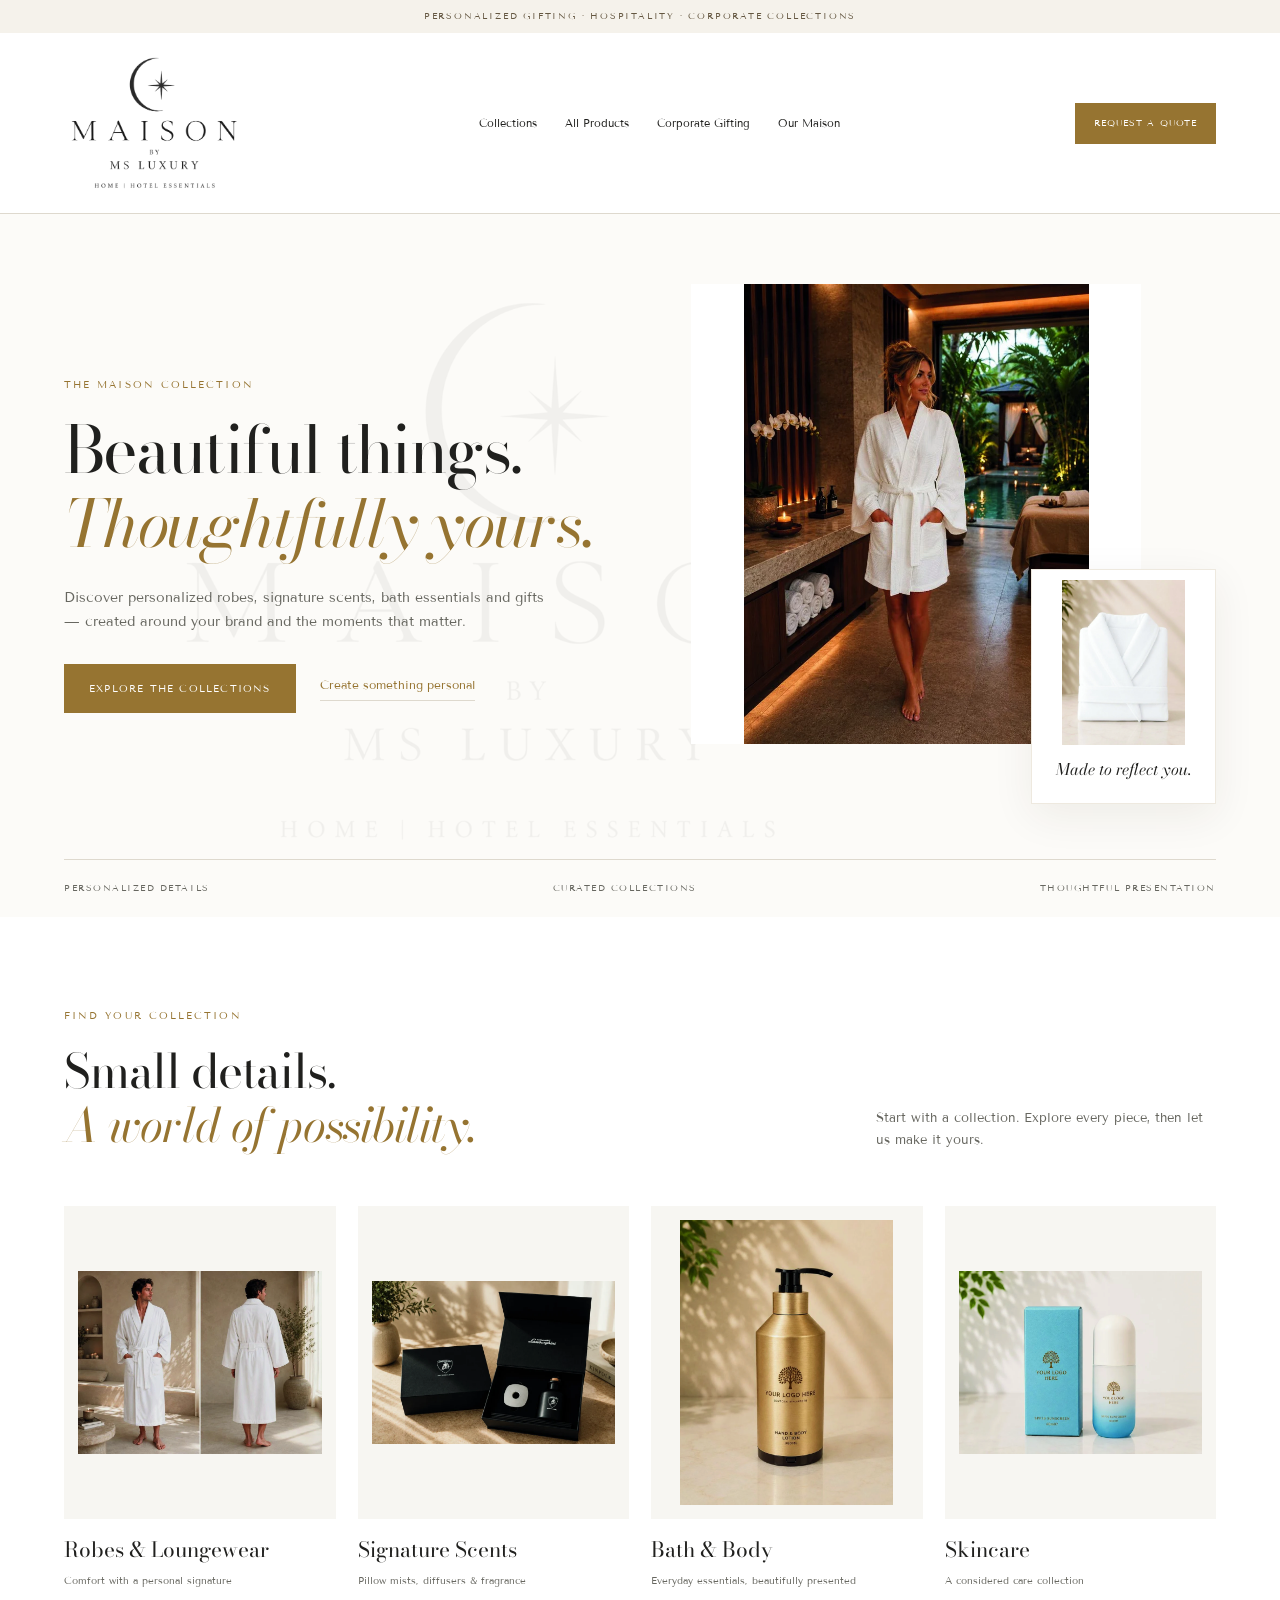
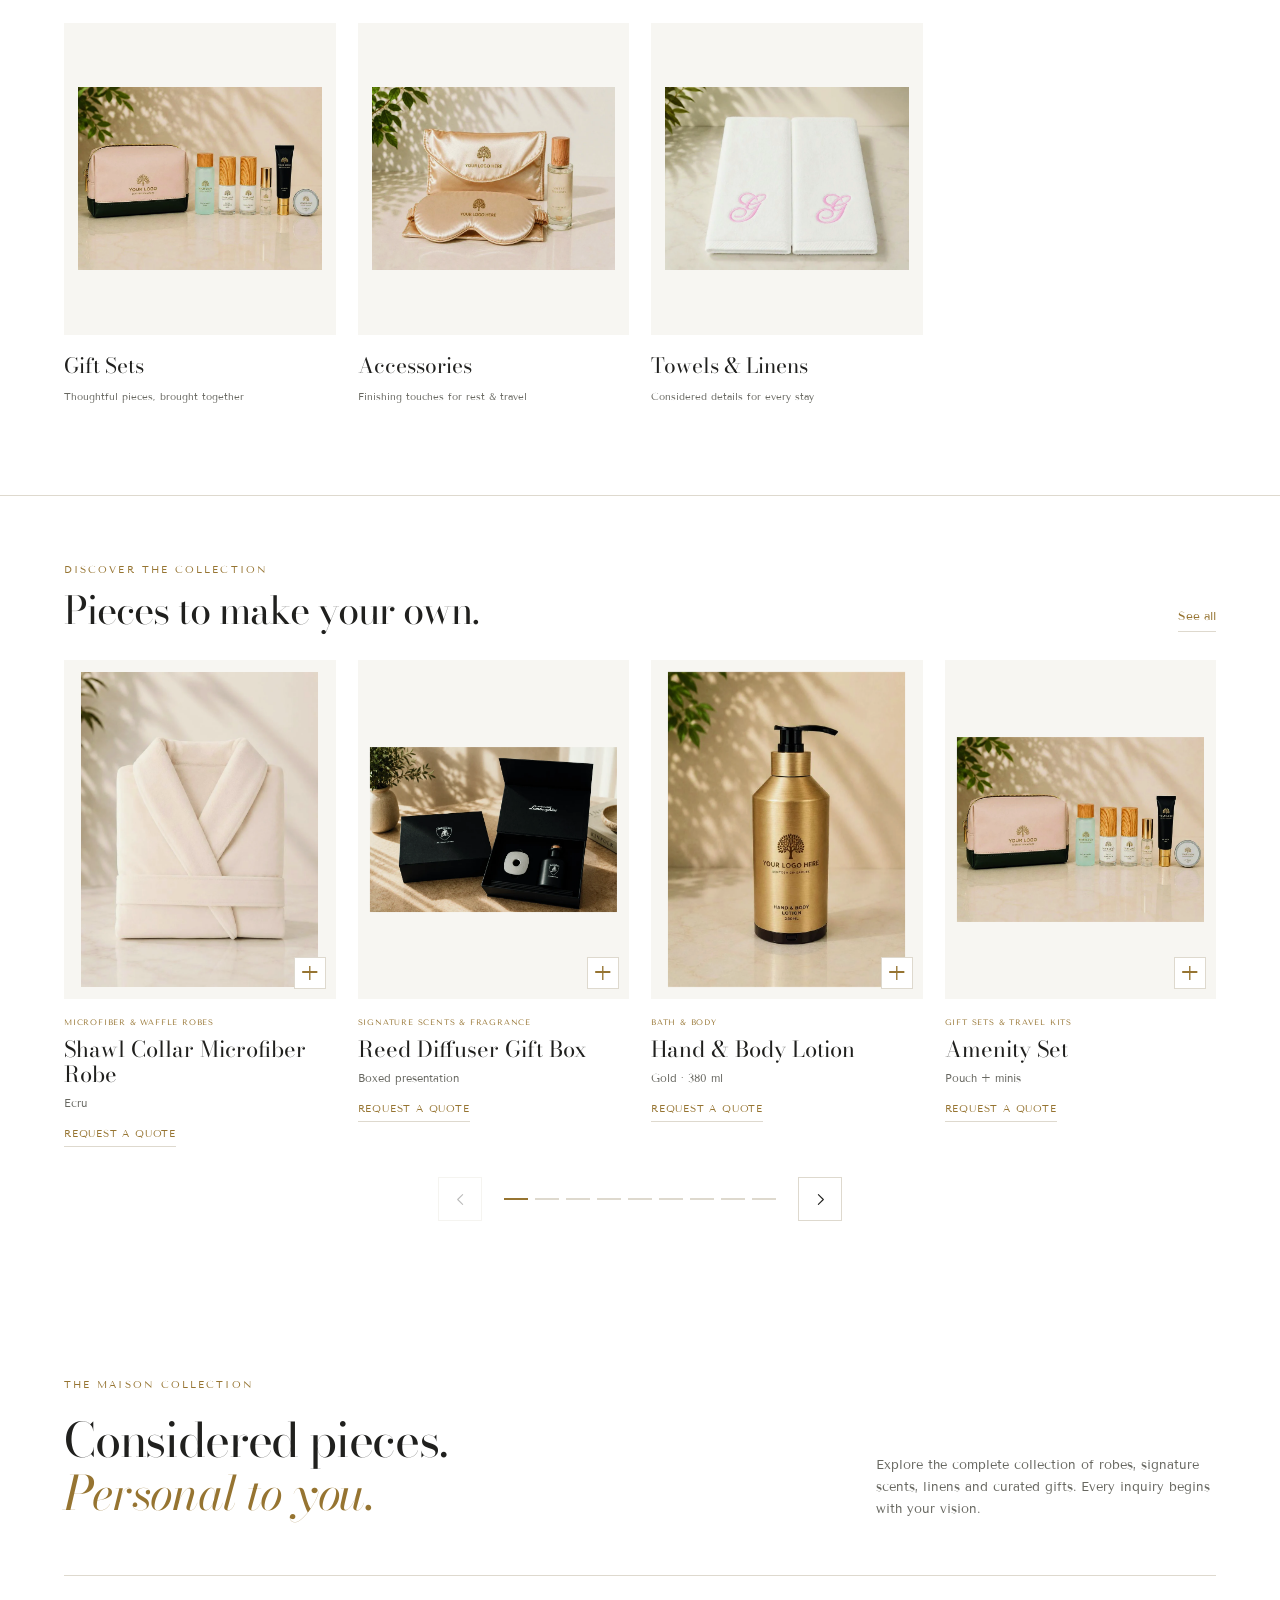
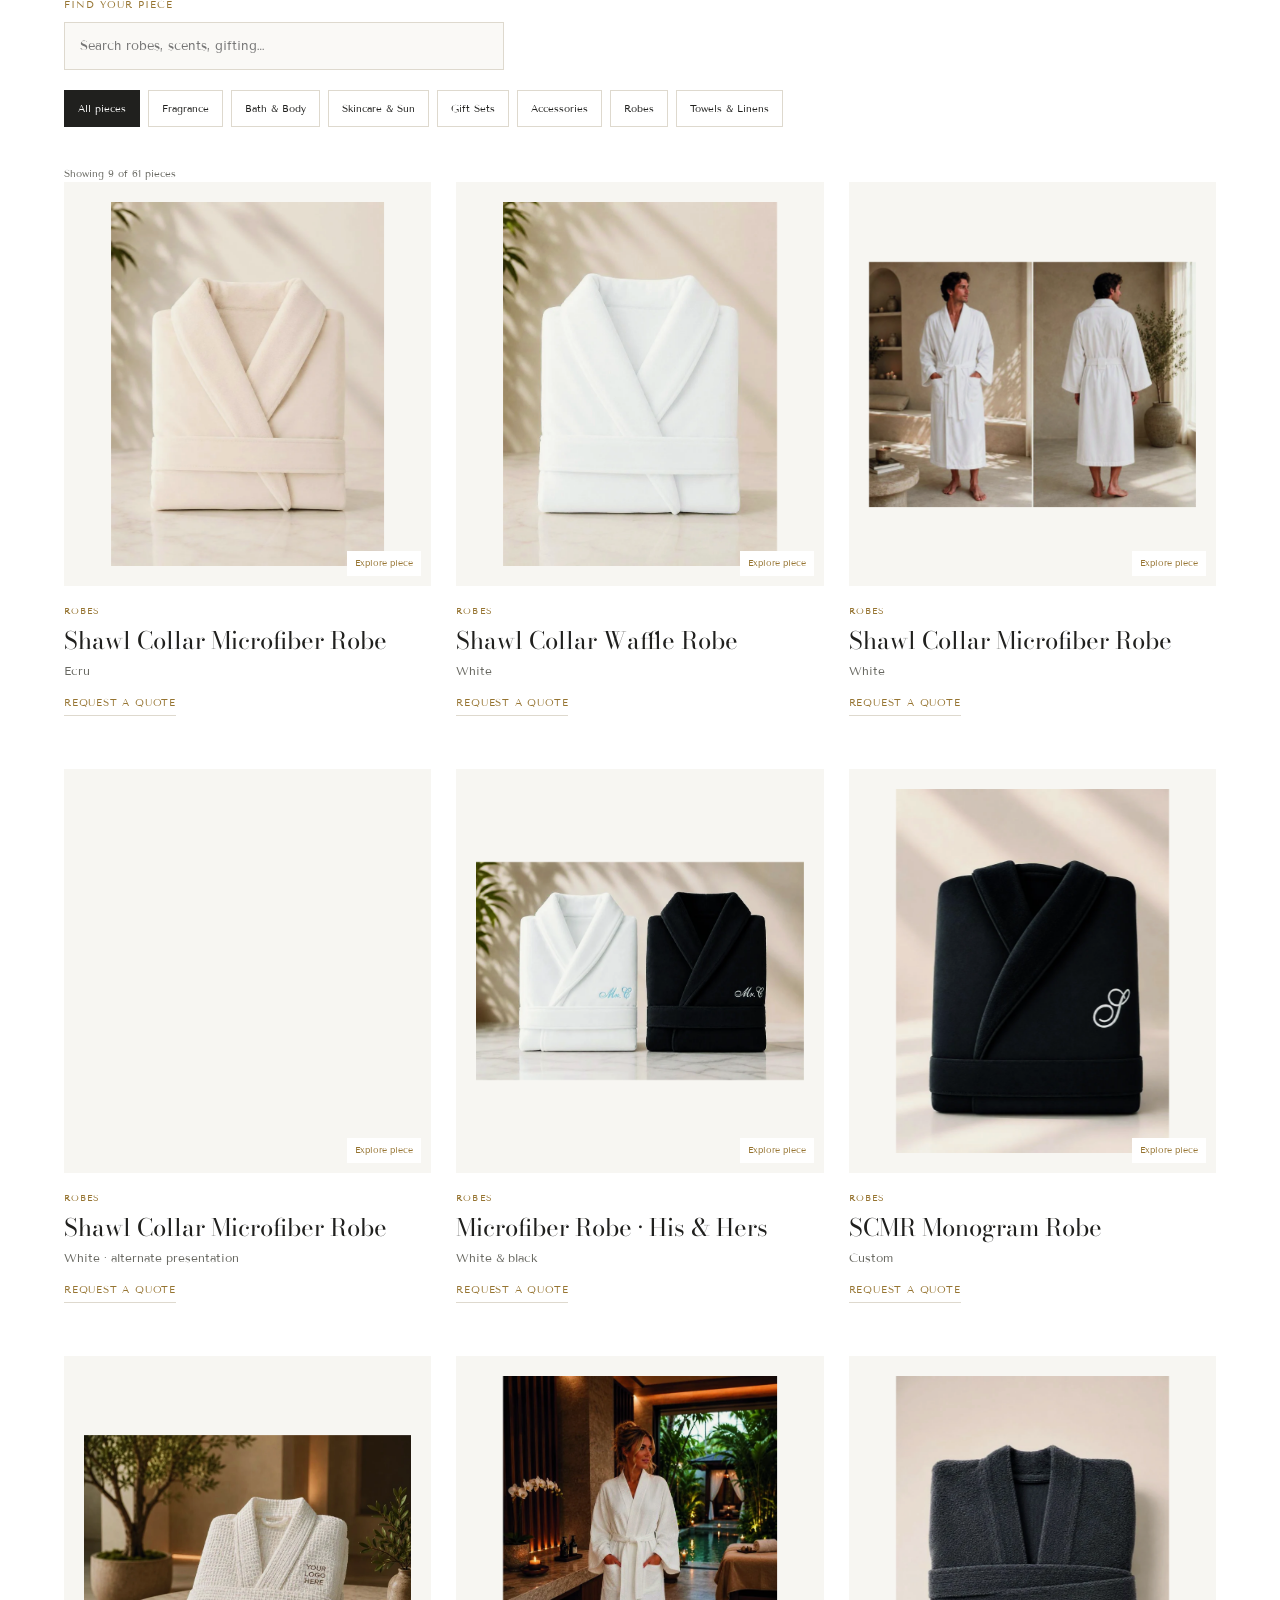
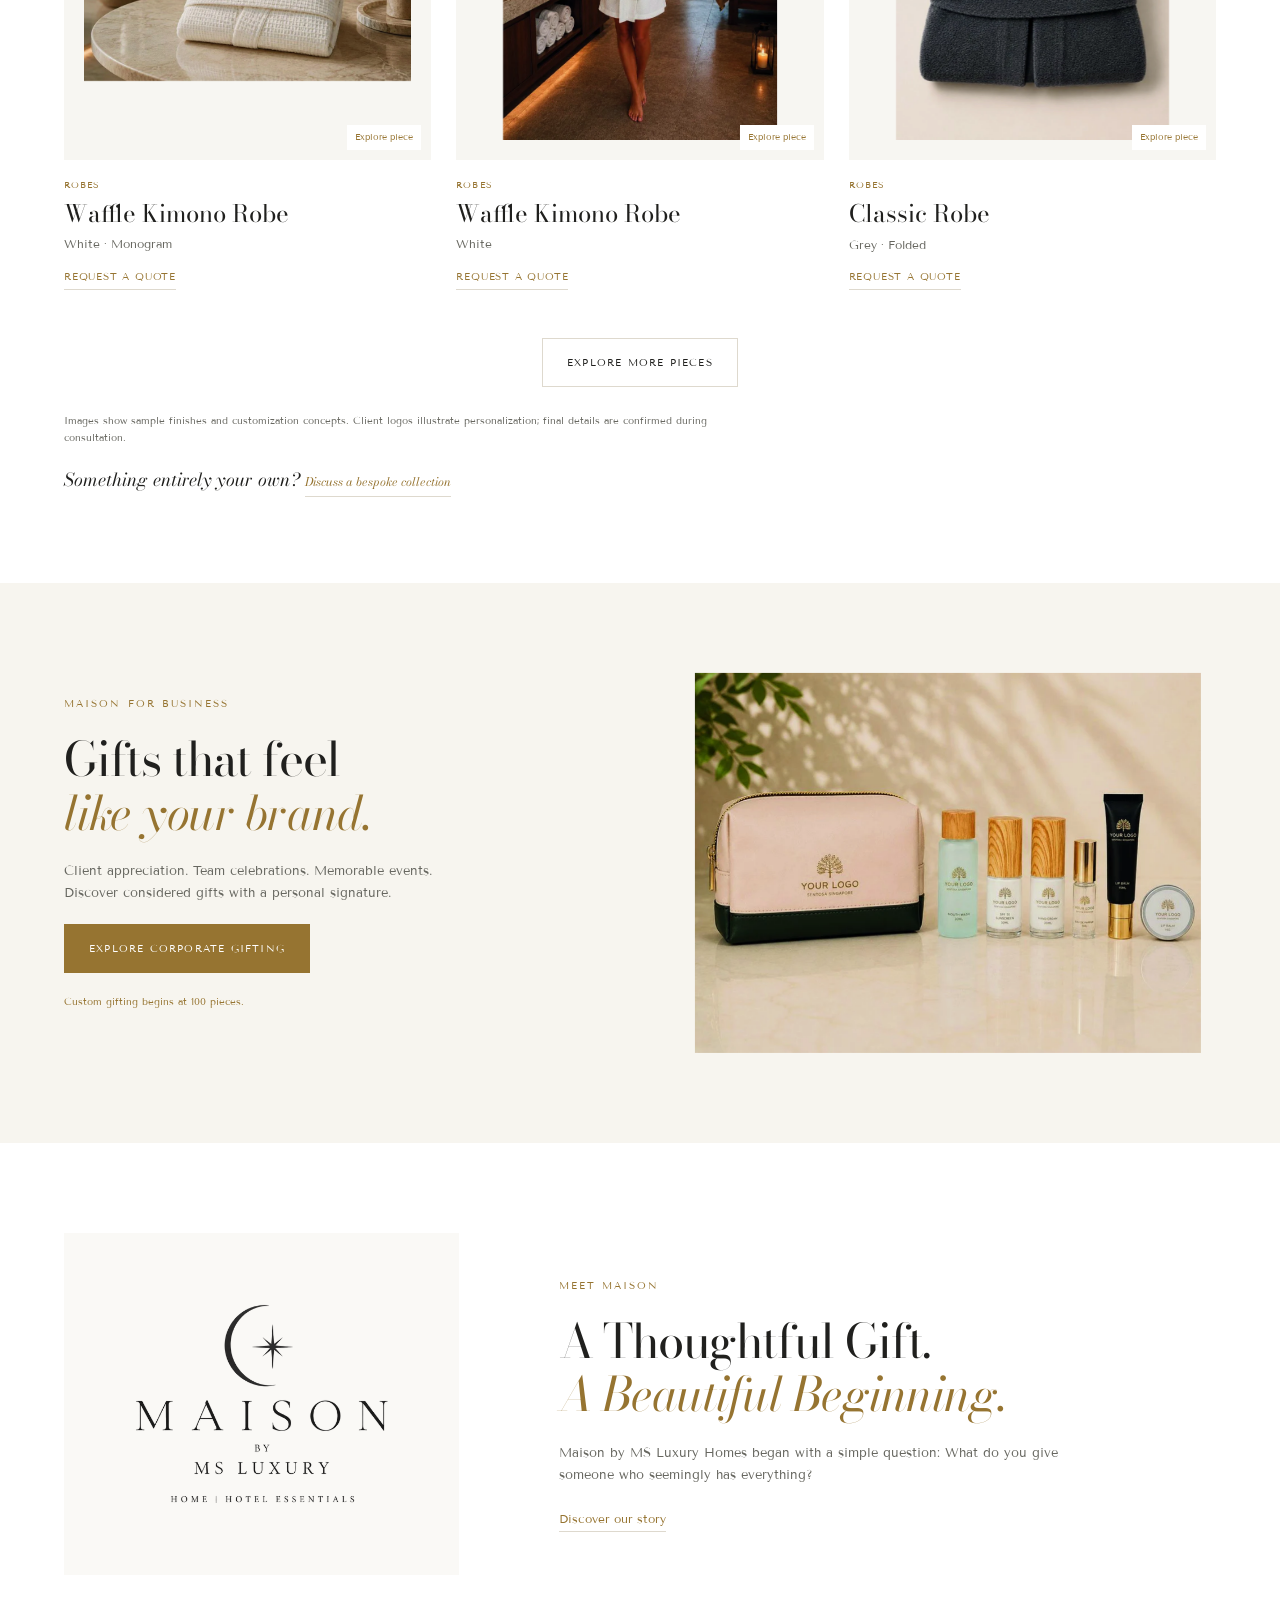
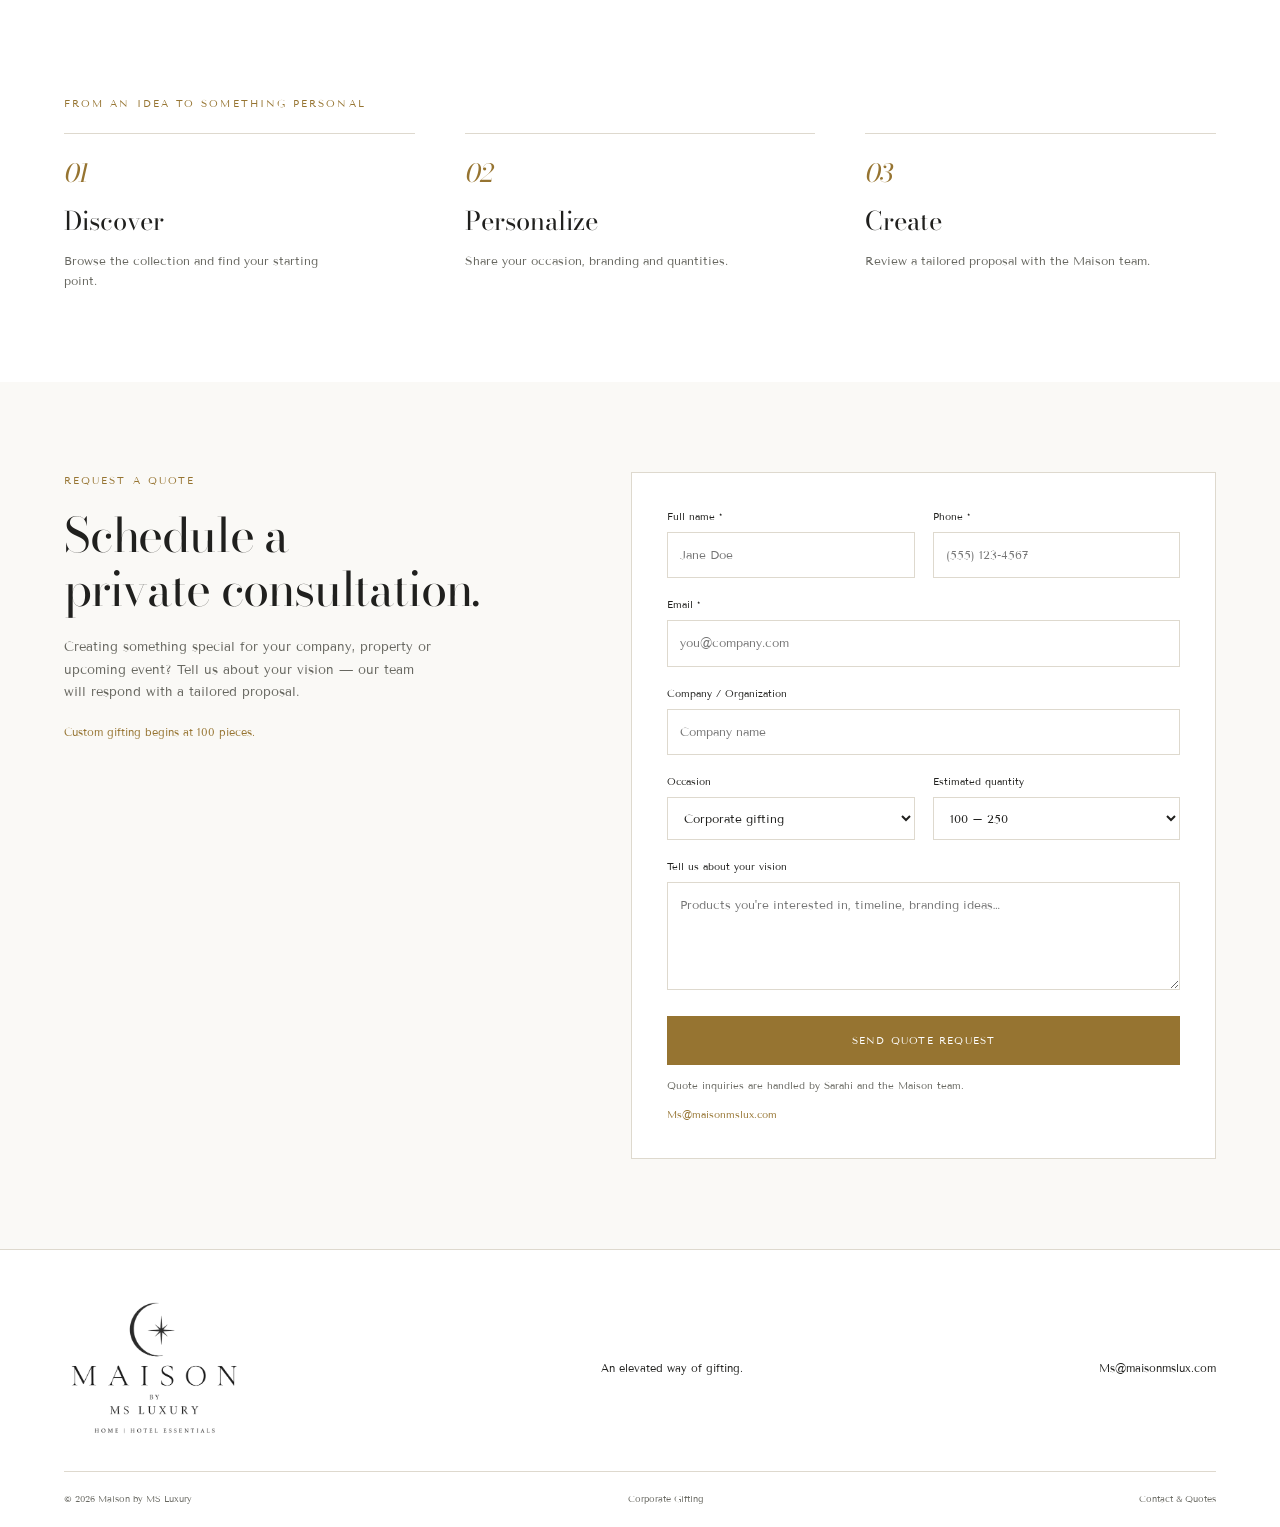
==== commit 45879c29: "Add files via upload" ====
--- a/index.html
+++ b/index.html
@@ -14,12 +14,12 @@
 <meta content="#ffffff" name="theme-color"/>
 <link href="styles.css" rel="stylesheet"/>
 </head>
-<body><a class="skip-link" href="#collections">Skip to collections</a><div class="announcement">PERSONALIZED GIFTING · HOSPITALITY · CORPORATE COLLECTIONS</div><header class="nav" id="nav"><a aria-label="Maison by MS Luxury home" class="nav-brand" href="index.html"><img alt="Maison by MS Luxury" src="assets/maison-logo-updated.png"/><span>MAISON<small>BY MS LUXURY</small></span></a><nav class="nav-links"><a href="index.html#collections">Collections</a><a href="index.html#shop">All Products</a><a href="corporate-gifting.html">Corporate Gifting</a><a href="index.html#maison">Our Maison</a></nav><a class="btn btn-gold btn-sm" href="index.html#quote">Request a Quote</a><button aria-controls="mobileMenu" aria-expanded="false" aria-label="Open menu" class="nav-toggle" id="navToggle"><span></span><span></span></button></header><div class="mobile-menu" id="mobileMenu"><a href="index.html#collections">Collections</a><a href="index.html#shop">All Products</a><a href="corporate-gifting.html">Corporate Gifting</a><a href="index.html#maison">Our Maison</a><a class="btn btn-gold" href="index.html#quote">Request a Quote</a></div><main><section class="hero" id="top"><img alt="Maison by MS Luxury" aria-hidden="true" class="hero-mark" src="assets/maison-logo-updated.png"/><div class="container hero-inner"><div class="hero-copy"><p class="eyebrow">The Maison collection</p><h1>Beautiful things.<br/><em>Thoughtfully yours.</em></h1><p>Discover personalized robes, signature scents, bath essentials and gifts — created around your brand and the moments that matter.</p><div class="hero-ctas"><a class="btn btn-gold" href="#collections">Explore the collections</a><a class="link-gold" href="#quote">Create something personal</a></div></div><div class="hero-products"><img alt="White Waffle Kimono Robe" class="hero-product-main" src="assets/catalog/p13-02.webp"/><div class="hero-product-small"><img alt="Shawl Collar Waffle Robe in white" src="assets/catalog/p12-02.webp"/><span>Made to reflect you.</span></div></div></div><div class="container hero-bottom"><span>PERSONALIZED DETAILS</span><span>CURATED COLLECTIONS</span><span>THOUGHTFUL PRESENTATION</span></div></section><section class="collections" id="collections"><div class="container"><div class="section-heading"><div><p class="eyebrow">Find your collection</p><h2>Small details.<br/><em>A world of possibility.</em></h2></div><p class="section-sub">Start with a collection. Explore every piece, then let us make it yours.</p></div><div class="category-grid"><button class="category-card" data-category-link="robes" type="button"><div class="category-img"><img alt="White Shawl Collar Microfiber Robe" loading="lazy" src="assets/catalog/p12-03.webp"/></div><span class="category-title">Robes &amp; Loungewear</span><span class="category-caption">Comfort with a personal signature</span></button><button class="category-card" data-category-link="fragrance" type="button"><div class="category-img"><img alt="Reed Diffuser Gift Box" loading="lazy" src="assets/catalog/p05-06.webp"/></div><span class="category-title">Signature Scents</span><span class="category-caption">Pillow mists, diffusers &amp; fragrance</span></button><button class="category-card" data-category-link="body" type="button"><div class="category-img"><img alt="Hand &amp; Body Lotion" loading="lazy" src="assets/catalog/p06-01.webp"/></div><span class="category-title">Bath &amp; Body</span><span class="category-caption">Everyday essentials, beautifully presented</span></button><button class="category-card" data-category-link="skincare" type="button"><div class="category-img"><img alt="SPF 30 Sunscreen" loading="lazy" src="assets/catalog/p07-01.webp"/></div><span class="category-title">Skincare</span><span class="category-caption">A considered care collection</span></button><button class="category-card" data-category-link="gifting" type="button"><div class="category-img"><img alt="Amenity Set" loading="lazy" src="assets/catalog/p08-02.webp"/></div><span class="category-title">Gift Sets</span><span class="category-caption">Thoughtful pieces, brought together</span></button><button class="category-card" data-category-link="accessories" type="button"><div class="category-img"><img alt="Sweet Dreams Set" loading="lazy" src="assets/catalog/p09-03.webp"/></div><span class="category-title">Accessories</span><span class="category-caption">Finishing touches for rest &amp; travel</span></button><button class="category-card" data-category-link="linens" type="button"><div class="category-img"><img alt="Monogram Towel Set" loading="lazy" src="assets/catalog/p17-01.webp"/></div><span class="category-title">Towels &amp; Linens</span><span class="category-caption">Considered details for every stay</span></button></div></div></section><section aria-labelledby="railHeading" class="product-rail"><div class="container"><div class="rail-heading"><div><p class="eyebrow">Discover the collection</p><h2 id="railHeading">Pieces to make your own.</h2></div><a class="link-gold" href="#shop">See all</a></div><div aria-label="Swipe or use arrow keys to browse featured products" class="rail-track" id="productRail" tabindex="0"><article class="rail-card"><button aria-label="Explore Shawl Collar Microfiber Robe" class="rail-preview" data-featured-preview="p12-1" type="button"><div class="rail-image"><img alt="Shawl Collar Microfiber Robe" loading="lazy" src="assets/catalog/p12-01.webp"/></div><span aria-hidden="true" class="rail-plus">+</span></button><p class="rail-category">Microfiber &amp; Waffle Robes</p><h3>Shawl Collar Microfiber Robe</h3><p class="rail-detail">Ecru</p><button class="product-cta" data-product="Shawl Collar Microfiber Robe — Ecru" type="button">Request a quote</button></article><article class="rail-card"><button aria-label="Explore Reed Diffuser Gift Box" class="rail-preview" data-featured-preview="p5-6" type="button"><div class="rail-image"><img alt="Reed Diffuser Gift Box" loading="lazy" src="assets/catalog/p05-06.webp"/></div><span aria-hidden="true" class="rail-plus">+</span></button><p class="rail-category">Signature Scents &amp; Fragrance</p><h3>Reed Diffuser Gift Box</h3><p class="rail-detail">Boxed presentation</p><button class="product-cta" data-product="Reed Diffuser Gift Box — Boxed presentation" type="button">Request a quote</button></article><article class="rail-card"><button aria-label="Explore Hand &amp; Body Lotion" class="rail-preview" data-featured-preview="p6-1" type="button"><div class="rail-image"><img alt="Hand &amp; Body Lotion" loading="lazy" src="assets/catalog/p06-01.webp"/></div><span aria-hidden="true" class="rail-plus">+</span></button><p class="rail-category">Bath &amp; Body</p><h3>Hand &amp; Body Lotion</h3><p class="rail-detail">Gold · 380 ml</p><button class="product-cta" data-product="Hand &amp; Body Lotion — Gold · 380 ml" type="button">Request a quote</button></article><article class="rail-card"><button aria-label="Explore Amenity Set" class="rail-preview" data-featured-preview="p8-2" type="button"><div class="rail-image"><img alt="Amenity Set" loading="lazy" src="assets/catalog/p08-02.webp"/></div><span aria-hidden="true" class="rail-plus">+</span></button><p class="rail-category">Gift Sets &amp; Travel Kits</p><h3>Amenity Set</h3><p class="rail-detail">Pouch + minis</p><button class="product-cta" data-product="Amenity Set — Pouch + minis" type="button">Request a quote</button></article><article class="rail-card"><button aria-label="Explore Sweet Dreams Set" class="rail-preview" data-featured-preview="p9-3" type="button"><div class="rail-image"><img alt="Sweet Dreams Set" loading="lazy" src="assets/catalog/p09-03.webp"/></div><span aria-hidden="true" class="rail-plus">+</span></button><p class="rail-category">Accessories &amp; Finishing Touches</p><h3>Sweet Dreams Set</h3><p class="rail-detail">With fragrance</p><button class="product-cta" data-product="Sweet Dreams Set — With fragrance" type="button">Request a quote</button></article><article class="rail-card"><button aria-label="Explore Monogram Towel Set" class="rail-preview" data-featured-preview="p17-1" type="button"><div class="rail-image"><img alt="Monogram Towel Set" loading="lazy" src="assets/catalog/p17-01.webp"/></div><span aria-hidden="true" class="rail-plus">+</span></button><p class="rail-category">Towels &amp; Linens</p><h3>Monogram Towel Set</h3><p class="rail-detail">Customized</p><button class="product-cta" data-product="Monogram Towel Set — Customized" type="button">Request a quote</button></article><article class="rail-card"><button aria-label="Explore SPF 30 Sunscreen" class="rail-preview" data-featured-preview="p7-1" type="button"><div class="rail-image"><img alt="SPF 30 Sunscreen" loading="lazy" src="assets/catalog/p07-01.webp"/></div><span aria-hidden="true" class="rail-plus">+</span></button><p class="rail-category">Skincare &amp; Sun</p><h3>SPF 30 Sunscreen</h3><p class="rail-detail">Boxed · 60 ml</p><button class="product-cta" data-product="SPF 30 Sunscreen — Boxed · 60 ml" type="button">Request a quote</button></article><article class="rail-card"><button aria-label="Explore Sweet Dreams Pillow Mist" class="rail-preview" data-featured-preview="p5-1" type="button"><div class="rail-image"><img alt="Sweet Dreams Pillow Mist" loading="lazy" src="assets/catalog/p05-01.webp"/></div><span aria-hidden="true" class="rail-plus">+</span></button><p class="rail-category">Signature Scents &amp; Fragrance</p><h3>Sweet Dreams Pillow Mist</h3><p class="rail-detail">Boxed · 30 ml</p><button class="product-cta" data-product="Sweet Dreams Pillow Mist — Boxed · 30 ml" type="button">Request a quote</button></article><article class="rail-card"><button aria-label="Explore Gift Set" class="rail-preview" data-featured-preview="p8-3" type="button"><div class="rail-image"><img alt="Gift Set" loading="lazy" src="assets/catalog/p08-03.webp"/></div><span aria-hidden="true" class="rail-plus">+</span></button><p class="rail-category">Gift Sets &amp; Travel Kits</p><h3>Gift Set</h3><p class="rail-detail">Pouch · SPF · Face mist · Hair mist</p><button class="product-cta" data-product="Gift Set — Pouch · SPF · Face mist · Hair mist" type="button">Request a quote</button></article><article class="rail-card"><button aria-label="Explore Cosmetic Pouch" class="rail-preview" data-featured-preview="p9-1" type="button"><div class="rail-image"><img alt="Cosmetic Pouch" loading="lazy" src="assets/catalog/p09-01.webp"/></div><span aria-hidden="true" class="rail-plus">+</span></button><p class="rail-category">Accessories &amp; Finishing Touches</p><h3>Cosmetic Pouch</h3><p class="rail-detail">Signature</p><button class="product-cta" data-product="Cosmetic Pouch — Signature" type="button">Request a quote</button></article><article class="rail-card"><button aria-label="Explore Pool &amp; Beach Towels" class="rail-preview" data-featured-preview="p17-5" type="button"><div class="rail-image"><img alt="Pool &amp; Beach Towels" loading="lazy" src="assets/catalog/p17-05.webp"/></div><span aria-hidden="true" class="rail-plus">+</span></button><p class="rail-category">Towels &amp; Linens</p><h3>Pool &amp; Beach Towels</h3><p class="rail-detail">Striped in shown colors</p><button class="product-cta" data-product="Pool &amp; Beach Towels — Striped in shown colors" type="button">Request a quote</button></article><article class="rail-card"><button aria-label="Explore Satin Robe" class="rail-preview" data-featured-preview="p11-1" type="button"><div class="rail-image"><img alt="Satin Robe" loading="lazy" src="assets/catalog/p11-01.webp"/></div><span aria-hidden="true" class="rail-plus">+</span></button><p class="rail-category">Satin &amp; Bridesmaid Robes</p><h3>Satin Robe</h3><p class="rail-detail">Blush</p><button class="product-cta" data-product="Satin Robe — Blush" type="button">Request a quote</button></article></div><div class="rail-navigation"><button aria-label="Previous products" id="railPrev" type="button"><svg aria-hidden="true" viewbox="0 0 24 24"><path d="M15 5l-7 7 7 7"></path></svg></button><div aria-label="Product row position" class="rail-markers" id="railMarkers"></div><button aria-label="Next products" id="railNext" type="button"><svg aria-hidden="true" viewbox="0 0 24 24"><path d="M9 5l7 7-7 7"></path></svg></button></div></div></section><section class="shop" id="shop"><div class="container">
+<body><a class="skip-link" href="#collections">Skip to collections</a><div class="announcement">PERSONALIZED GIFTING · HOSPITALITY · CORPORATE COLLECTIONS</div><header class="nav" id="nav"><a aria-label="Maison by MS Luxury home" class="nav-brand" href="index.html"><img alt="Maison by MS Luxury" src="assets/maison-logo-updated.png"/><span>MAISON<small>BY MS LUXURY</small></span></a><nav class="nav-links"><a href="index.html#collections">Collections</a><a href="index.html#shop">All Products</a><a href="corporate-gifting.html">Corporate Gifting</a><a href="about.html">Our Maison</a></nav><a class="btn btn-gold btn-sm" href="index.html#quote">Request a Quote</a><button aria-controls="mobileMenu" aria-expanded="false" aria-label="Open menu" class="nav-toggle" id="navToggle"><span></span><span></span></button></header><div class="mobile-menu" id="mobileMenu"><a href="index.html#collections">Collections</a><a href="index.html#shop">All Products</a><a href="corporate-gifting.html">Corporate Gifting</a><a href="about.html">Our Maison</a><a class="btn btn-gold" href="index.html#quote">Request a Quote</a></div><main><section class="hero" id="top"><img alt="Maison by MS Luxury" aria-hidden="true" class="hero-mark" src="assets/maison-logo-updated.png"/><div class="container hero-inner"><div class="hero-copy"><p class="eyebrow">The Maison collection</p><h1>Beautiful things.<br/><em>Thoughtfully yours.</em></h1><p>Discover personalized robes, signature scents, bath essentials and gifts — created around your brand and the moments that matter.</p><div class="hero-ctas"><a class="btn btn-gold" href="#collections">Explore the collections</a><a class="link-gold" href="#quote">Create something personal</a></div></div><div class="hero-products"><img alt="White Waffle Kimono Robe" class="hero-product-main" src="assets/catalog/p13-02.webp"/><div class="hero-product-small"><img alt="Shawl Collar Waffle Robe in white" src="assets/catalog/p12-02.webp"/><span>Made to reflect you.</span></div></div></div><div class="container hero-bottom"><span>PERSONALIZED DETAILS</span><span>CURATED COLLECTIONS</span><span>THOUGHTFUL PRESENTATION</span></div></section><section class="collections" id="collections"><div class="container"><div class="section-heading"><div><p class="eyebrow">Find your collection</p><h2>Small details.<br/><em>A world of possibility.</em></h2></div><p class="section-sub">Start with a collection. Explore every piece, then let us make it yours.</p></div><div class="category-grid"><button class="category-card" data-category-link="robes" type="button"><div class="category-img"><img alt="White Shawl Collar Microfiber Robe" loading="lazy" src="assets/catalog/p12-03.webp"/></div><span class="category-title">Robes &amp; Loungewear</span><span class="category-caption">Comfort with a personal signature</span></button><button class="category-card" data-category-link="fragrance" type="button"><div class="category-img"><img alt="Reed Diffuser Gift Box" loading="lazy" src="assets/catalog/p05-06.webp"/></div><span class="category-title">Signature Scents</span><span class="category-caption">Pillow mists, diffusers &amp; fragrance</span></button><button class="category-card" data-category-link="body" type="button"><div class="category-img"><img alt="Hand &amp; Body Lotion" loading="lazy" src="assets/catalog/p06-01.webp"/></div><span class="category-title">Bath &amp; Body</span><span class="category-caption">Everyday essentials, beautifully presented</span></button><button class="category-card" data-category-link="skincare" type="button"><div class="category-img"><img alt="SPF 30 Sunscreen" loading="lazy" src="assets/catalog/p07-01.webp"/></div><span class="category-title">Skincare</span><span class="category-caption">A considered care collection</span></button><button class="category-card" data-category-link="gifting" type="button"><div class="category-img"><img alt="Amenity Set" loading="lazy" src="assets/catalog/p08-02.webp"/></div><span class="category-title">Gift Sets</span><span class="category-caption">Thoughtful pieces, brought together</span></button><button class="category-card" data-category-link="accessories" type="button"><div class="category-img"><img alt="Sweet Dreams Set" loading="lazy" src="assets/catalog/p09-03.webp"/></div><span class="category-title">Accessories</span><span class="category-caption">Finishing touches for rest &amp; travel</span></button><button class="category-card" data-category-link="linens" type="button"><div class="category-img"><img alt="Monogram Towel Set" loading="lazy" src="assets/catalog/p17-01.webp"/></div><span class="category-title">Towels &amp; Linens</span><span class="category-caption">Considered details for every stay</span></button></div></div></section><section aria-labelledby="railHeading" class="product-rail"><div class="container"><div class="rail-heading"><div><p class="eyebrow">Discover the collection</p><h2 id="railHeading">Pieces to make your own.</h2></div><a class="link-gold" href="#shop">See all</a></div><div aria-label="Swipe or use arrow keys to browse featured products" class="rail-track" id="productRail" tabindex="0"><article class="rail-card"><button aria-label="Explore Shawl Collar Microfiber Robe" class="rail-preview" data-featured-preview="p12-1" type="button"><div class="rail-image"><img alt="Shawl Collar Microfiber Robe" loading="lazy" src="assets/catalog/p12-01.webp"/></div><span aria-hidden="true" class="rail-plus">+</span></button><p class="rail-category">Microfiber &amp; Waffle Robes</p><h3>Shawl Collar Microfiber Robe</h3><p class="rail-detail">Ecru</p><button class="product-cta" data-product="Shawl Collar Microfiber Robe — Ecru" type="button">Request a quote</button></article><article class="rail-card"><button aria-label="Explore Reed Diffuser Gift Box" class="rail-preview" data-featured-preview="p5-6" type="button"><div class="rail-image"><img alt="Reed Diffuser Gift Box" loading="lazy" src="assets/catalog/p05-06.webp"/></div><span aria-hidden="true" class="rail-plus">+</span></button><p class="rail-category">Signature Scents &amp; Fragrance</p><h3>Reed Diffuser Gift Box</h3><p class="rail-detail">Boxed presentation</p><button class="product-cta" data-product="Reed Diffuser Gift Box — Boxed presentation" type="button">Request a quote</button></article><article class="rail-card"><button aria-label="Explore Hand &amp; Body Lotion" class="rail-preview" data-featured-preview="p6-1" type="button"><div class="rail-image"><img alt="Hand &amp; Body Lotion" loading="lazy" src="assets/catalog/p06-01.webp"/></div><span aria-hidden="true" class="rail-plus">+</span></button><p class="rail-category">Bath &amp; Body</p><h3>Hand &amp; Body Lotion</h3><p class="rail-detail">Gold · 380 ml</p><button class="product-cta" data-product="Hand &amp; Body Lotion — Gold · 380 ml" type="button">Request a quote</button></article><article class="rail-card"><button aria-label="Explore Amenity Set" class="rail-preview" data-featured-preview="p8-2" type="button"><div class="rail-image"><img alt="Amenity Set" loading="lazy" src="assets/catalog/p08-02.webp"/></div><span aria-hidden="true" class="rail-plus">+</span></button><p class="rail-category">Gift Sets &amp; Travel Kits</p><h3>Amenity Set</h3><p class="rail-detail">Pouch + minis</p><button class="product-cta" data-product="Amenity Set — Pouch + minis" type="button">Request a quote</button></article><article class="rail-card"><button aria-label="Explore Sweet Dreams Set" class="rail-preview" data-featured-preview="p9-3" type="button"><div class="rail-image"><img alt="Sweet Dreams Set" loading="lazy" src="assets/catalog/p09-03.webp"/></div><span aria-hidden="true" class="rail-plus">+</span></button><p class="rail-category">Accessories &amp; Finishing Touches</p><h3>Sweet Dreams Set</h3><p class="rail-detail">With fragrance</p><button class="product-cta" data-product="Sweet Dreams Set — With fragrance" type="button">Request a quote</button></article><article class="rail-card"><button aria-label="Explore Monogram Towel Set" class="rail-preview" data-featured-preview="p17-1" type="button"><div class="rail-image"><img alt="Monogram Towel Set" loading="lazy" src="assets/catalog/p17-01.webp"/></div><span aria-hidden="true" class="rail-plus">+</span></button><p class="rail-category">Towels &amp; Linens</p><h3>Monogram Towel Set</h3><p class="rail-detail">Customized</p><button class="product-cta" data-product="Monogram Towel Set — Customized" type="button">Request a quote</button></article><article class="rail-card"><button aria-label="Explore SPF 30 Sunscreen" class="rail-preview" data-featured-preview="p7-1" type="button"><div class="rail-image"><img alt="SPF 30 Sunscreen" loading="lazy" src="assets/catalog/p07-01.webp"/></div><span aria-hidden="true" class="rail-plus">+</span></button><p class="rail-category">Skincare &amp; Sun</p><h3>SPF 30 Sunscreen</h3><p class="rail-detail">Boxed · 60 ml</p><button class="product-cta" data-product="SPF 30 Sunscreen — Boxed · 60 ml" type="button">Request a quote</button></article><article class="rail-card"><button aria-label="Explore Sweet Dreams Pillow Mist" class="rail-preview" data-featured-preview="p5-1" type="button"><div class="rail-image"><img alt="Sweet Dreams Pillow Mist" loading="lazy" src="assets/catalog/p05-01.webp"/></div><span aria-hidden="true" class="rail-plus">+</span></button><p class="rail-category">Signature Scents &amp; Fragrance</p><h3>Sweet Dreams Pillow Mist</h3><p class="rail-detail">Boxed · 30 ml</p><button class="product-cta" data-product="Sweet Dreams Pillow Mist — Boxed · 30 ml" type="button">Request a quote</button></article><article class="rail-card"><button aria-label="Explore Gift Set" class="rail-preview" data-featured-preview="p8-3" type="button"><div class="rail-image"><img alt="Gift Set" loading="lazy" src="assets/catalog/p08-03.webp"/></div><span aria-hidden="true" class="rail-plus">+</span></button><p class="rail-category">Gift Sets &amp; Travel Kits</p><h3>Gift Set</h3><p class="rail-detail">Pouch · SPF · Face mist · Hair mist</p><button class="product-cta" data-product="Gift Set — Pouch · SPF · Face mist · Hair mist" type="button">Request a quote</button></article><article class="rail-card"><button aria-label="Explore Cosmetic Pouch" class="rail-preview" data-featured-preview="p9-1" type="button"><div class="rail-image"><img alt="Cosmetic Pouch" loading="lazy" src="assets/catalog/p09-01.webp"/></div><span aria-hidden="true" class="rail-plus">+</span></button><p class="rail-category">Accessories &amp; Finishing Touches</p><h3>Cosmetic Pouch</h3><p class="rail-detail">Signature</p><button class="product-cta" data-product="Cosmetic Pouch — Signature" type="button">Request a quote</button></article><article class="rail-card"><button aria-label="Explore Pool &amp; Beach Towels" class="rail-preview" data-featured-preview="p17-5" type="button"><div class="rail-image"><img alt="Pool &amp; Beach Towels" loading="lazy" src="assets/catalog/p17-05.webp"/></div><span aria-hidden="true" class="rail-plus">+</span></button><p class="rail-category">Towels &amp; Linens</p><h3>Pool &amp; Beach Towels</h3><p class="rail-detail">Striped in shown colors</p><button class="product-cta" data-product="Pool &amp; Beach Towels — Striped in shown colors" type="button">Request a quote</button></article><article class="rail-card"><button aria-label="Explore Satin Robe" class="rail-preview" data-featured-preview="p11-1" type="button"><div class="rail-image"><img alt="Satin Robe" loading="lazy" src="assets/catalog/p11-01.webp"/></div><span aria-hidden="true" class="rail-plus">+</span></button><p class="rail-category">Satin &amp; Bridesmaid Robes</p><h3>Satin Robe</h3><p class="rail-detail">Blush</p><button class="product-cta" data-product="Satin Robe — Blush" type="button">Request a quote</button></article></div><div class="rail-navigation"><button aria-label="Previous products" id="railPrev" type="button"><svg aria-hidden="true" viewbox="0 0 24 24"><path d="M15 5l-7 7 7 7"></path></svg></button><div aria-label="Product row position" class="rail-markers" id="railMarkers"></div><button aria-label="Next products" id="railNext" type="button"><svg aria-hidden="true" viewbox="0 0 24 24"><path d="M9 5l7 7-7 7"></path></svg></button></div></div></section><section class="shop" id="shop"><div class="container">
 <div class="product-heading"><div><p class="eyebrow reveal">The Maison Collection</p><h2 class="reveal">Considered pieces.<br/><em>Personal to you.</em></h2></div><p class="section-sub reveal">Explore the complete collection of robes, signature scents, linens and curated gifts. Every inquiry begins with your vision.</p></div>
 <div class="catalog-tools"><label class="catalog-search" for="productSearch">Find your piece<input id="productSearch" placeholder="Search robes, scents, gifting…" type="search"/></label><div aria-label="Filter products" class="product-filters" role="group"><button aria-pressed="true" data-filter="all" type="button">All pieces</button><button aria-pressed="false" data-filter="fragrance" type="button">Fragrance</button><button aria-pressed="false" data-filter="body" type="button">Bath &amp; Body</button><button aria-pressed="false" data-filter="skincare" type="button">Skincare &amp; Sun</button><button aria-pressed="false" data-filter="gifting" type="button">Gift Sets</button><button aria-pressed="false" data-filter="accessories" type="button">Accessories</button><button aria-pressed="false" data-filter="robes" type="button">Robes</button><button aria-pressed="false" data-filter="linens" type="button">Towels &amp; Linens</button></div></div><p aria-live="polite" class="product-count" id="productCount">61 pieces</p><div class="shop-grid"><article class="card product-card" data-category="robes" data-search="shawl collar microfiber robe ecru microfiber &amp; waffle robes"><button aria-label="View Shawl Collar Microfiber Robe, Ecru" class="product-preview" data-preview="p12-1" type="button"><div class="card-img"><img alt="Shawl Collar Microfiber Robe — Ecru" decoding="async" height="1100" loading="lazy" src="assets/catalog/p12-01.webp" width="900"/></div><span>Explore piece</span></button><div class="card-body"><p class="product-category">Robes</p><h3>Shawl Collar Microfiber Robe</h3><p>Ecru</p><button class="product-cta" data-product="Shawl Collar Microfiber Robe — Ecru" type="button">Request a quote</button></div></article><article class="card product-card" data-category="robes" data-search="shawl collar waffle robe white microfiber &amp; waffle robes"><button aria-label="View Shawl Collar Waffle Robe, White" class="product-preview" data-preview="p12-2" type="button"><div class="card-img"><img alt="Shawl Collar Waffle Robe — White" decoding="async" height="1100" loading="lazy" src="assets/catalog/p12-02.webp" width="900"/></div><span>Explore piece</span></button><div class="card-body"><p class="product-category">Robes</p><h3>Shawl Collar Waffle Robe</h3><p>White</p><button class="product-cta" data-product="Shawl Collar Waffle Robe — White" type="button">Request a quote</button></div></article><article class="card product-card" data-category="robes" data-search="shawl collar microfiber robe white microfiber &amp; waffle robes"><button aria-label="View Shawl Collar Microfiber Robe, White" class="product-preview" data-preview="p12-3" type="button"><div class="card-img"><img alt="Shawl Collar Microfiber Robe — White" decoding="async" height="1100" loading="lazy" src="assets/catalog/p12-03.webp" width="900"/></div><span>Explore piece</span></button><div class="card-body"><p class="product-category">Robes</p><h3>Shawl Collar Microfiber Robe</h3><p>White</p><button class="product-cta" data-product="Shawl Collar Microfiber Robe — White" type="button">Request a quote</button></div></article><article class="card product-card" data-category="robes" data-search="shawl collar microfiber robe white · alternate presentation microfiber &amp; waffle robes"><button aria-label="View Shawl Collar Microfiber Robe, White · alternate presentation" class="product-preview" data-preview="p12-4" type="button"><div class="card-img"><img alt="Shawl Collar Microfiber Robe — White · alternate presentation" decoding="async" height="1100" loading="lazy" src="assets/catalog/p12-04.webp" width="900"/></div><span>Explore piece</span></button><div class="card-body"><p class="product-category">Robes</p><h3>Shawl Collar Microfiber Robe</h3><p>White · alternate presentation</p><button class="product-cta" data-product="Shawl Collar Microfiber Robe — White · alternate presentation" type="button">Request a quote</button></div></article><article class="card product-card" data-category="robes" data-search="microfiber robe · his &amp; hers white &amp; black microfiber &amp; waffle robes"><button aria-label="View Microfiber Robe · His &amp; Hers, White &amp; black" class="product-preview" data-preview="p12-5" type="button"><div class="card-img"><img alt="Microfiber Robe · His &amp; Hers — White &amp; black" decoding="async" height="1100" loading="lazy" src="assets/catalog/p12-05.webp" width="900"/></div><span>Explore piece</span></button><div class="card-body"><p class="product-category">Robes</p><h3>Microfiber Robe · His &amp; Hers</h3><p>White &amp; black</p><button class="product-cta" data-product="Microfiber Robe · His &amp; Hers — White &amp; black" type="button">Request a quote</button></div></article><article class="card product-card" data-category="robes" data-search="scmr monogram robe custom microfiber &amp; waffle robes"><button aria-label="View SCMR Monogram Robe, Custom" class="product-preview" data-preview="p12-6" type="button"><div class="card-img"><img alt="SCMR Monogram Robe — Custom" decoding="async" height="1100" loading="lazy" src="assets/catalog/p12-06.webp" width="900"/></div><span>Explore piece</span></button><div class="card-body"><p class="product-category">Robes</p><h3>SCMR Monogram Robe</h3><p>Custom</p><button class="product-cta" data-product="SCMR Monogram Robe — Custom" type="button">Request a quote</button></div></article><article class="card product-card" data-category="robes" data-search="waffle kimono robe white · monogram waffle &amp; classic robes"><button aria-label="View Waffle Kimono Robe, White · Monogram" class="product-preview" data-preview="p13-1" type="button"><div class="card-img"><img alt="Waffle Kimono Robe — White · Monogram" decoding="async" height="1100" loading="lazy" src="assets/catalog/p13-01.webp" width="900"/></div><span>Explore piece</span></button><div class="card-body"><p class="product-category">Robes</p><h3>Waffle Kimono Robe</h3><p>White · Monogram</p><button class="product-cta" data-product="Waffle Kimono Robe — White · Monogram" type="button">Request a quote</button></div></article><article class="card product-card" data-category="robes" data-search="waffle kimono robe white waffle &amp; classic robes"><button aria-label="View Waffle Kimono Robe, White" class="product-preview" data-preview="p13-2" type="button"><div class="card-img"><img alt="Waffle Kimono Robe — White" decoding="async" height="1100" loading="lazy" src="assets/catalog/p13-02.webp" width="900"/></div><span>Explore piece</span></button><div class="card-body"><p class="product-category">Robes</p><h3>Waffle Kimono Robe</h3><p>White</p><button class="product-cta" data-product="Waffle Kimono Robe — White" type="button">Request a quote</button></div></article><article class="card product-card" data-category="robes" data-search="classic robe grey · folded waffle &amp; classic robes"><button aria-label="View Classic Robe, Grey · Folded" class="product-preview" data-preview="p13-3" type="button"><div class="card-img"><img alt="Classic Robe — Grey · Folded" decoding="async" height="1100" loading="lazy" src="assets/catalog/p13-03.webp" width="900"/></div><span>Explore piece</span></button><div class="card-body"><p class="product-category">Robes</p><h3>Classic Robe</h3><p>Grey · Folded</p><button class="product-cta" data-product="Classic Robe — Grey · Folded" type="button">Request a quote</button></div></article><article class="card product-card" data-category="robes" data-search="classic robes dark grey waffle &amp; classic robes"><button aria-label="View Classic Robes, Dark grey" class="product-preview" data-preview="p13-4" type="button"><div class="card-img"><img alt="Classic Robes — Dark grey" decoding="async" height="1100" loading="lazy" src="assets/catalog/p13-04.webp" width="900"/></div><span>Explore piece</span></button><div class="card-body"><p class="product-category">Robes</p><h3>Classic Robes</h3><p>Dark grey</p><button class="product-cta" data-product="Classic Robes — Dark grey" type="button">Request a quote</button></div></article><article class="card product-card" data-category="robes" data-search="his &amp; hers robes black waffle &amp; classic robes"><button aria-label="View His &amp; Hers Robes, Black" class="product-preview" data-preview="p13-5" type="button"><div class="card-img"><img alt="His &amp; Hers Robes — Black" decoding="async" height="1100" loading="lazy" src="assets/catalog/p13-05.webp" width="900"/></div><span>Explore piece</span></button><div class="card-body"><p class="product-category">Robes</p><h3>His &amp; Hers Robes</h3><p>Black</p><button class="product-cta" data-product="His &amp; Hers Robes — Black" type="button">Request a quote</button></div></article><article class="card product-card" data-category="robes" data-search="microterry jacquard · shawl collar white · folded microterry, stripe &amp; lounge"><button aria-label="View Microterry Jacquard · Shawl Collar, White · Folded" class="product-preview" data-preview="p14-1" type="button"><div class="card-img"><img alt="Microterry Jacquard · Shawl Collar — White · Folded" decoding="async" height="1100" loading="lazy" src="assets/catalog/p14-01.webp" width="900"/></div><span>Explore piece</span></button><div class="card-body"><p class="product-category">Robes</p><h3>Microterry Jacquard · Shawl Collar</h3><p>White · Folded</p><button class="product-cta" data-product="Microterry Jacquard · Shawl Collar — White · Folded" type="button">Request a quote</button></div></article><article class="card product-card" data-category="robes" data-search="microterry jacquard bathrobe white microterry, stripe &amp; lounge"><button aria-label="View Microterry Jacquard Bathrobe, White" class="product-preview" data-preview="p14-2" type="button"><div class="card-img"><img alt="Microterry Jacquard Bathrobe — White" decoding="async" height="1100" loading="lazy" src="assets/catalog/p14-02.webp" width="900"/></div><span>Explore piece</span></button><div class="card-body"><p class="product-category">Robes</p><h3>Microterry Jacquard Bathrobe</h3><p>White</p><button class="product-cta" data-product="Microterry Jacquard Bathrobe — White" type="button">Request a quote</button></div></article><article class="card product-card" data-category="robes" data-search="microterry jacquard bathrobe white · alternate presentation microterry, stripe &amp; lounge"><button aria-label="View Microterry Jacquard Bathrobe, White · alternate presentation" class="product-preview" data-preview="p14-3" type="button"><div class="card-img"><img alt="Microterry Jacquard Bathrobe — White · alternate presentation" decoding="async" height="1100" loading="lazy" src="assets/catalog/p14-03.webp" width="900"/></div><span>Explore piece</span></button><div class="card-body"><p class="product-category">Robes</p><h3>Microterry Jacquard Bathrobe</h3><p>White · alternate presentation</p><button class="product-cta" data-product="Microterry Jacquard Bathrobe — White · alternate presentation" type="button">Request a quote</button></div></article><article class="card product-card" data-category="robes" data-search="custom striped robe blue microterry, stripe &amp; lounge"><button aria-label="View Custom Striped Robe, Blue" class="product-preview" data-preview="p14-4" type="button"><div class="card-img"><img alt="Custom Striped Robe — Blue" decoding="async" height="1100" loading="lazy" src="assets/catalog/p14-04.webp" width="900"/></div><span>Explore piece</span></button><div class="card-body"><p class="product-category">Robes</p><h3>Custom Striped Robe</h3><p>Blue</p><button class="product-cta" data-product="Custom Striped Robe — Blue" type="button">Request a quote</button></div></article><article class="card product-card" data-category="robes" data-search="striped robe blue microterry, stripe &amp; lounge"><button aria-label="View Striped Robe, Blue" class="product-preview" data-preview="p14-5" type="button"><div class="card-img"><img alt="Striped Robe — Blue" decoding="async" height="1100" loading="lazy" src="assets/catalog/p14-05.webp" width="900"/></div><span>Explore piece</span></button><div class="card-body"><p class="product-category">Robes</p><h3>Striped Robe</h3><p>Blue</p><button class="product-cta" data-product="Striped Robe — Blue" type="button">Request a quote</button></div></article><article class="card product-card" data-category="robes" data-search="sweatshirt robe grey · 60% poly, 40% cotton microterry, stripe &amp; lounge"><button aria-label="View Sweatshirt Robe, Grey · 60% poly, 40% cotton" class="product-preview" data-preview="p14-6" type="button"><div class="card-img"><img alt="Sweatshirt Robe — Grey · 60% poly, 40% cotton" decoding="async" height="1100" loading="lazy" src="assets/catalog/p14-06.webp" width="900"/></div><span>Explore piece</span></button><div class="card-body"><p class="product-category">Robes</p><h3>Sweatshirt Robe</h3><p>Grey · 60% poly, 40% cotton</p><button class="product-cta" data-product="Sweatshirt Robe — Grey · 60% poly, 40% cotton" type="button">Request a quote</button></div></article><article class="card product-card" data-category="robes" data-search="satin robe blush satin &amp; bridesmaid robes"><button aria-label="View Satin Robe, Blush" class="product-preview" data-preview="p11-1" type="button"><div class="card-img"><img alt="Satin Robe — Blush" decoding="async" height="1100" loading="lazy" src="assets/catalog/p11-01.webp" width="900"/></div><span>Explore piece</span></button><div class="card-body"><p class="product-category">Robes</p><h3>Satin Robe</h3><p>Blush</p><button class="product-cta" data-product="Satin Robe — Blush" type="button">Request a quote</button></div></article><article class="card product-card" data-category="robes" data-search="satin robe white satin &amp; bridesmaid robes"><button aria-label="View Satin Robe, White" class="product-preview" data-preview="p11-2" type="button"><div class="card-img"><img alt="Satin Robe — White" decoding="async" height="1100" loading="lazy" src="assets/catalog/p11-02.webp" width="900"/></div><span>Explore piece</span></button><div class="card-body"><p class="product-category">Robes</p><h3>Satin Robe</h3><p>White</p><button class="product-cta" data-product="Satin Robe — White" type="button">Request a quote</button></div></article><article class="card product-card" data-category="robes" data-search="satin robe black satin &amp; bridesmaid robes"><button aria-label="View Satin Robe, Black" class="product-preview" data-preview="p11-3" type="button"><div class="card-img"><img alt="Satin Robe — Black" decoding="async" height="1100" loading="lazy" src="assets/catalog/p11-03.webp" width="900"/></div><span>Explore piece</span></button><div class="card-body"><p class="product-category">Robes</p><h3>Satin Robe</h3><p>Black</p><button class="product-cta" data-product="Satin Robe — Black" type="button">Request a quote</button></div></article><article class="card product-card" data-category="robes" data-search="bridesmaid robes black · set satin &amp; bridesmaid robes"><button aria-label="View Bridesmaid Robes, Black · Set" class="product-preview" data-preview="p11-4" type="button"><div class="card-img"><img alt="Bridesmaid Robes — Black · Set" decoding="async" height="1100" loading="lazy" src="assets/catalog/p11-04.webp" width="900"/></div><span>Explore piece</span></button><div class="card-body"><p class="product-category">Robes</p><h3>Bridesmaid Robes</h3><p>Black · Set</p><button class="product-cta" data-product="Bridesmaid Robes — Black · Set" type="button">Request a quote</button></div></article><article class="card product-card" data-category="robes" data-search="bridesmaid robes blush · set satin &amp; bridesmaid robes"><button aria-label="View Bridesmaid Robes, Blush · Set" class="product-preview" data-preview="p11-5" type="button"><div class="card-img"><img alt="Bridesmaid Robes — Blush · Set" decoding="async" height="1100" loading="lazy" src="assets/catalog/p11-05.webp" width="900"/></div><span>Explore piece</span></button><div class="card-body"><p class="product-category">Robes</p><h3>Bridesmaid Robes</h3><p>Blush · Set</p><button class="product-cta" data-product="Bridesmaid Robes — Blush · Set" type="button">Request a quote</button></div></article><article class="card product-card" data-category="robes" data-search="children’s robe white · hooded children’s robes"><button aria-label="View Children’s Robe, White · Hooded" class="product-preview" data-preview="p15-1" type="button"><div class="card-img"><img alt="Children’s Robe — White · Hooded" decoding="async" height="1100" loading="lazy" src="assets/catalog/p15-01.webp" width="900"/></div><span>Explore piece</span></button><div class="card-body"><p class="product-category">Robes</p><h3>Children’s Robe</h3><p>White · Hooded</p><button class="product-cta" data-product="Children’s Robe — White · Hooded" type="button">Request a quote</button></div></article><article class="card product-card" data-category="robes" data-search="children’s robe white children’s robes"><button aria-label="View Children’s Robe, White" class="product-preview" data-preview="p15-2" type="button"><div class="card-img"><img alt="Children’s Robe — White" decoding="async" height="1100" loading="lazy" src="assets/catalog/p15-02.webp" width="900"/></div><span>Explore piece</span></button><div class="card-body"><p class="product-category">Robes</p><h3>Children’s Robe</h3><p>White</p><button class="product-cta" data-product="Children’s Robe — White" type="button">Request a quote</button></div></article><article class="card product-card" data-category="robes" data-search="children’s robe white · alternate presentation children’s robes"><button aria-label="View Children’s Robe, White · alternate presentation" class="product-preview" data-preview="p15-3" type="button"><div class="card-img"><img alt="Children’s Robe — White · alternate presentation" decoding="async" height="1100" loading="lazy" src="assets/catalog/p15-03.webp" width="900"/></div><span>Explore piece</span></button><div class="card-body"><p class="product-category">Robes</p><h3>Children’s Robe</h3><p>White · alternate presentation</p><button class="product-cta" data-product="Children’s Robe — White · alternate presentation" type="button">Request a quote</button></div></article><article class="card product-card" data-category="robes" data-search="children’s robe white · hooded · customized children’s robes"><button aria-label="View Children’s Robe, White · Hooded · Customized" class="product-preview" data-preview="p15-4" type="button"><div class="card-img"><img alt="Children’s Robe — White · Hooded · Customized" decoding="async" height="1100" loading="lazy" src="assets/catalog/p15-04.webp" width="900"/></div><span>Explore piece</span></button><div class="card-body"><p class="product-category">Robes</p><h3>Children’s Robe</h3><p>White · Hooded · Customized</p><button class="product-cta" data-product="Children’s Robe — White · Hooded · Customized" type="button">Request a quote</button></div></article><article class="card product-card" data-category="robes" data-search="children’s robe white · personalized presentation children’s robes"><button aria-label="View Children’s Robe, White · personalized presentation" class="product-preview" data-preview="p15-5" type="button"><div class="card-img"><img alt="Children’s Robe — White · personalized presentation" decoding="async" height="1100" loading="lazy" src="assets/catalog/p15-05.webp" width="900"/></div><span>Explore piece</span></button><div class="card-body"><p class="product-category">Robes</p><h3>Children’s Robe</h3><p>White · personalized presentation</p><button class="product-cta" data-product="Children’s Robe — White · personalized presentation" type="button">Request a quote</button></div></article><article class="card product-card" data-category="robes" data-search="children’s robe white · alternate view children’s robes"><button aria-label="View Children’s Robe, White · alternate view" class="product-preview" data-preview="p15-6" type="button"><div class="card-img"><img alt="Children’s Robe — White · alternate view" decoding="async" height="1100" loading="lazy" src="assets/catalog/p15-06.webp" width="900"/></div><span>Explore piece</span></button><div class="card-body"><p class="product-category">Robes</p><h3>Children’s Robe</h3><p>White · alternate view</p><button class="product-cta" data-product="Children’s Robe — White · alternate view" type="button">Request a quote</button></div></article><article class="card product-card" data-category="fragrance" data-search="sweet dreams pillow mist boxed · 30 ml signature scents &amp; fragrance"><button aria-label="View Sweet Dreams Pillow Mist, Boxed · 30 ml" class="product-preview" data-preview="p5-1" type="button"><div class="card-img"><img alt="Sweet Dreams Pillow Mist — Boxed · 30 ml" decoding="async" height="1100" loading="lazy" src="assets/catalog/p05-01.webp" width="900"/></div><span>Explore piece</span></button><div class="card-body"><p class="product-category">Fragrance</p><h3>Sweet Dreams Pillow Mist</h3><p>Boxed · 30 ml</p><button class="product-cta" data-product="Sweet Dreams Pillow Mist — Boxed · 30 ml" type="button">Request a quote</button></div></article><article class="card product-card" data-category="fragrance" data-search="sweet dreams pillow mist lavender · tonka · 30 ml signature scents &amp; fragrance"><button aria-label="View Sweet Dreams Pillow Mist, Lavender · Tonka · 30 ml" class="product-preview" data-preview="p5-2" type="button"><div class="card-img"><img alt="Sweet Dreams Pillow Mist — Lavender · Tonka · 30 ml" decoding="async" height="1100" loading="lazy" src="assets/catalog/p05-02.webp" width="900"/></div><span>Explore piece</span></button><div class="card-body"><p class="product-category">Fragrance</p><h3>Sweet Dreams Pillow Mist</h3><p>Lavender · Tonka · 30 ml</p><button class="product-cta" data-product="Sweet Dreams Pillow Mist — Lavender · Tonka · 30 ml" type="button">Request a quote</button></div></article><article class="card product-card" data-category="fragrance" data-search="sweet dreams pillow mist gift set lavender · tonka · 30 ml signature scents &amp; fragrance"><button aria-label="View Sweet Dreams Pillow Mist Gift Set, Lavender · Tonka · 30 ml" class="product-preview" data-preview="p5-3" type="button"><div class="card-img"><img alt="Sweet Dreams Pillow Mist Gift Set — Lavender · Tonka · 30 ml" decoding="async" height="1100" loading="lazy" src="assets/catalog/p05-03.webp" width="900"/></div><span>Explore piece</span></button><div class="card-body"><p class="product-category">Fragrance</p><h3>Sweet Dreams Pillow Mist Gift Set</h3><p>Lavender · Tonka · 30 ml</p><button class="product-cta" data-product="Sweet Dreams Pillow Mist Gift Set — Lavender · Tonka · 30 ml" type="button">Request a quote</button></div></article><article class="card product-card" data-category="fragrance" data-search="reed diffuser signature scent signature scents &amp; fragrance"><button aria-label="View Reed Diffuser, Signature scent" class="product-preview" data-preview="p5-4" type="button"><div class="card-img"><img alt="Reed Diffuser — Signature scent" decoding="async" height="1100" loading="lazy" src="assets/catalog/p05-04.webp" width="900"/></div><span>Explore piece</span></button><div class="card-body"><p class="product-category">Fragrance</p><h3>Reed Diffuser</h3><p>Signature scent</p><button class="product-cta" data-product="Reed Diffuser — Signature scent" type="button">Request a quote</button></div></article><article class="card product-card" data-category="fragrance" data-search="reed diffuser signature scent · alternate presentation signature scents &amp; fragrance"><button aria-label="View Reed Diffuser, Signature scent · alternate presentation" class="product-preview" data-preview="p5-5" type="button"><div class="card-img"><img alt="Reed Diffuser — Signature scent · alternate presentation" decoding="async" height="1100" loading="lazy" src="assets/catalog/p05-05.webp" width="900"/></div><span>Explore piece</span></button><div class="card-body"><p class="product-category">Fragrance</p><h3>Reed Diffuser</h3><p>Signature scent · alternate presentation</p><button class="product-cta" data-product="Reed Diffuser — Signature scent · alternate presentation" type="button">Request a quote</button></div></article><article class="card product-card" data-category="fragrance" data-search="reed diffuser gift box boxed presentation signature scents &amp; fragrance"><button aria-label="View Reed Diffuser Gift Box, Boxed presentation" class="product-preview" data-preview="p5-6" type="button"><div class="card-img"><img alt="Reed Diffuser Gift Box — Boxed presentation" decoding="async" height="1100" loading="lazy" src="assets/catalog/p05-06.webp" width="900"/></div><span>Explore piece</span></button><div class="card-body"><p class="product-category">Fragrance</p><h3>Reed Diffuser Gift Box</h3><p>Boxed presentation</p><button class="product-cta" data-product="Reed Diffuser Gift Box — Boxed presentation" type="button">Request a quote</button></div></article><article class="card product-card" data-category="fragrance" data-search="signature candle presentation signature scents &amp; fragrance"><button aria-label="View Signature Candle, Presentation" class="product-preview" data-preview="p5-7" type="button"><div class="card-img"><img alt="Signature Candle — Presentation" decoding="async" height="1100" loading="lazy" src="assets/catalog/p05-07.webp" width="900"/></div><span>Explore piece</span></button><div class="card-body"><p class="product-category">Fragrance</p><h3>Signature Candle</h3><p>Presentation</p><button class="product-cta" data-product="Signature Candle — Presentation" type="button">Request a quote</button></div></article><article class="card product-card" data-category="fragrance" data-search="signature candle hand-poured signature scents &amp; fragrance"><button aria-label="View Signature Candle, Hand-poured" class="product-preview" data-preview="p5-8" type="button"><div class="card-img"><img alt="Signature Candle — Hand-poured" decoding="async" height="1100" loading="lazy" src="assets/catalog/p05-08.webp" width="900"/></div><span>Explore piece</span></button><div class="card-body"><p class="product-category">Fragrance</p><h3>Signature Candle</h3><p>Hand-poured</p><button class="product-cta" data-product="Signature Candle — Hand-poured" type="button">Request a quote</button></div></article><article class="card product-card" data-category="fragrance" data-search="signature candle boxed signature scents &amp; fragrance"><button aria-label="View Signature Candle, Boxed" class="product-preview" data-preview="p5-9" type="button"><div class="card-img"><img alt="Signature Candle — Boxed" decoding="async" height="1100" loading="lazy" src="assets/catalog/p05-09.webp" width="900"/></div><span>Explore piece</span></button><div class="card-body"><p class="product-category">Fragrance</p><h3>Signature Candle</h3><p>Boxed</p><button class="product-cta" data-product="Signature Candle — Boxed" type="button">Request a quote</button></div></article><article class="card product-card" data-category="body" data-search="hand &amp; body lotion gold · 380 ml bath &amp; body"><button aria-label="View Hand &amp; Body Lotion, Gold · 380 ml" class="product-preview" data-preview="p6-1" type="button"><div class="card-img"><img alt="Hand &amp; Body Lotion — Gold · 380 ml" decoding="async" height="1100" loading="lazy" src="assets/catalog/p06-01.webp" width="900"/></div><span>Explore piece</span></button><div class="card-body"><p class="product-category">Bath &amp; Body</p><h3>Hand &amp; Body Lotion</h3><p>Gold · 380 ml</p><button class="product-cta" data-product="Hand &amp; Body Lotion — Gold · 380 ml" type="button">Request a quote</button></div></article><article class="card product-card" data-category="body" data-search="body lotion lait satiné · 350 ml bath &amp; body"><button aria-label="View Body Lotion, Lait Satiné · 350 ml" class="product-preview" data-preview="p6-2" type="button"><div class="card-img"><img alt="Body Lotion — Lait Satiné · 350 ml" decoding="async" height="1100" loading="lazy" src="assets/catalog/p06-02.webp" width="900"/></div><span>Explore piece</span></button><div class="card-body"><p class="product-category">Bath &amp; Body</p><h3>Body Lotion</h3><p>Lait Satiné · 350 ml</p><button class="product-cta" data-product="Body Lotion — Lait Satiné · 350 ml" type="button">Request a quote</button></div></article><article class="card product-card" data-category="body" data-search="hand &amp; body wash a breath of ocean · 350 ml bath &amp; body"><button aria-label="View Hand &amp; Body Wash, A Breath of Ocean · 350 ml" class="product-preview" data-preview="p6-3" type="button"><div class="card-img"><img alt="Hand &amp; Body Wash — A Breath of Ocean · 350 ml" decoding="async" height="1100" loading="lazy" src="assets/catalog/p06-03.webp" width="900"/></div><span>Explore piece</span></button><div class="card-body"><p class="product-category">Bath &amp; Body</p><h3>Hand &amp; Body Wash</h3><p>A Breath of Ocean · 350 ml</p><button class="product-cta" data-product="Hand &amp; Body Wash — A Breath of Ocean · 350 ml" type="button">Request a quote</button></div></article><article class="card product-card" data-category="body" data-search="hand wash 350 ml bath &amp; body"><button aria-label="View Hand Wash, 350 ml" class="product-preview" data-preview="p6-4" type="button"><div class="card-img"><img alt="Hand Wash — 350 ml" decoding="async" height="1100" loading="lazy" src="assets/catalog/p06-04.webp" width="900"/></div><span>Explore piece</span></button><div class="card-body"><p class="product-category">Bath &amp; Body</p><h3>Hand Wash</h3><p>350 ml</p><button class="product-cta" data-product="Hand Wash — 350 ml" type="button">Request a quote</button></div></article><article class="card product-card" data-category="body" data-search="tanning oil boxed · 60 ml bath &amp; body"><button aria-label="View Tanning Oil, Boxed · 60 ml" class="product-preview" data-preview="p6-5" type="button"><div class="card-img"><img alt="Tanning Oil — Boxed · 60 ml" decoding="async" height="1100" loading="lazy" src="assets/catalog/p06-05.webp" width="900"/></div><span>Explore piece</span></button><div class="card-body"><p class="product-category">Bath &amp; Body</p><h3>Tanning Oil</h3><p>Boxed · 60 ml</p><button class="product-cta" data-product="Tanning Oil — Boxed · 60 ml" type="button">Request a quote</button></div></article><article class="card product-card" data-category="body" data-search="tanning oil alternate boxed presentation · 60 ml bath &amp; body"><button aria-label="View Tanning Oil, Alternate boxed presentation · 60 ml" class="product-preview" data-preview="p6-6" type="button"><div class="card-img"><img alt="Tanning Oil — Alternate boxed presentation · 60 ml" decoding="async" height="1100" loading="lazy" src="assets/catalog/p06-06.webp" width="900"/></div><span>Explore piece</span></button><div class="card-body"><p class="product-category">Bath &amp; Body</p><h3>Tanning Oil</h3><p>Alternate boxed presentation · 60 ml</p><button class="product-cta" data-product="Tanning Oil — Alternate boxed presentation · 60 ml" type="button">Request a quote</button></div></article><article class="card product-card" data-category="skincare" data-search="spf 30 sunscreen boxed · 60 ml skincare &amp; sun"><button aria-label="View SPF 30 Sunscreen, Boxed · 60 ml" class="product-preview" data-preview="p7-1" type="button"><div class="card-img"><img alt="SPF 30 Sunscreen — Boxed · 60 ml" decoding="async" height="1100" loading="lazy" src="assets/catalog/p07-01.webp" width="900"/></div><span>Explore piece</span></button><div class="card-body"><p class="product-category">Skincare &amp; Sun</p><h3>SPF 30 Sunscreen</h3><p>Boxed · 60 ml</p><button class="product-cta" data-product="SPF 30 Sunscreen — Boxed · 60 ml" type="button">Request a quote</button></div></article><article class="card product-card" data-category="skincare" data-search="face mist boxed · 30 ml skincare &amp; sun"><button aria-label="View Face Mist, Boxed · 30 ml" class="product-preview" data-preview="p7-2" type="button"><div class="card-img"><img alt="Face Mist — Boxed · 30 ml" decoding="async" height="1100" loading="lazy" src="assets/catalog/p07-02.webp" width="900"/></div><span>Explore piece</span></button><div class="card-body"><p class="product-category">Skincare &amp; Sun</p><h3>Face Mist</h3><p>Boxed · 30 ml</p><button class="product-cta" data-product="Face Mist — Boxed · 30 ml" type="button">Request a quote</button></div></article><article class="card product-card" data-category="skincare" data-search="hair mist &amp; spf 30 sunscreen boxed · 50 ml skincare &amp; sun"><button aria-label="View Hair Mist &amp; SPF 30 Sunscreen, Boxed · 50 ml" class="product-preview" data-preview="p7-3" type="button"><div class="card-img"><img alt="Hair Mist &amp; SPF 30 Sunscreen — Boxed · 50 ml" decoding="async" height="1100" loading="lazy" src="assets/catalog/p07-03.webp" width="900"/></div><span>Explore piece</span></button><div class="card-body"><p class="product-category">Skincare &amp; Sun</p><h3>Hair Mist &amp; SPF 30 Sunscreen</h3><p>Boxed · 50 ml</p><button class="product-cta" data-product="Hair Mist &amp; SPF 30 Sunscreen — Boxed · 50 ml" type="button">Request a quote</button></div></article><article class="card product-card" data-category="gifting" data-search="amenity set mouthwash · spf · hand cream · edp · lip balm gift sets &amp; travel kits"><button aria-label="View Amenity Set, Mouthwash · SPF · Hand cream · EDP · Lip balm" class="product-preview" data-preview="p8-1" type="button"><div class="card-img"><img alt="Amenity Set — Mouthwash · SPF · Hand cream · EDP · Lip balm" decoding="async" height="1100" loading="lazy" src="assets/catalog/p08-01.webp" width="900"/></div><span>Explore piece</span></button><div class="card-body"><p class="product-category">Gift Sets</p><h3>Amenity Set</h3><p>Mouthwash · SPF · Hand cream · EDP · Lip balm</p><button class="product-cta" data-product="Amenity Set — Mouthwash · SPF · Hand cream · EDP · Lip balm" type="button">Request a quote</button></div></article><article class="card product-card" data-category="gifting" data-search="amenity set pouch + minis gift sets &amp; travel kits"><button aria-label="View Amenity Set, Pouch + minis" class="product-preview" data-preview="p8-2" type="button"><div class="card-img"><img alt="Amenity Set — Pouch + minis" decoding="async" height="1100" loading="lazy" src="assets/catalog/p08-02.webp" width="900"/></div><span>Explore piece</span></button><div class="card-body"><p class="product-category">Gift Sets</p><h3>Amenity Set</h3><p>Pouch + minis</p><button class="product-cta" data-product="Amenity Set — Pouch + minis" type="button">Request a quote</button></div></article><article class="card product-card" data-category="gifting" data-search="gift set pouch · spf · face mist · hair mist gift sets &amp; travel kits"><button aria-label="View Gift Set, Pouch · SPF · Face mist · Hair mist" class="product-preview" data-preview="p8-3" type="button"><div class="card-img"><img alt="Gift Set — Pouch · SPF · Face mist · Hair mist" decoding="async" height="1100" loading="lazy" src="assets/catalog/p08-03.webp" width="900"/></div><span>Explore piece</span></button><div class="card-body"><p class="product-category">Gift Sets</p><h3>Gift Set</h3><p>Pouch · SPF · Face mist · Hair mist</p><button class="product-cta" data-product="Gift Set — Pouch · SPF · Face mist · Hair mist" type="button">Request a quote</button></div></article><article class="card product-card" data-category="gifting" data-search="gift set blue pouch · spf 30 gift sets &amp; travel kits"><button aria-label="View Gift Set, Blue pouch · SPF 30" class="product-preview" data-preview="p8-4" type="button"><div class="card-img"><img alt="Gift Set — Blue pouch · SPF 30" decoding="async" height="1100" loading="lazy" src="assets/catalog/p08-04.webp" width="900"/></div><span>Explore piece</span></button><div class="card-body"><p class="product-category">Gift Sets</p><h3>Gift Set</h3><p>Blue pouch · SPF 30</p><button class="product-cta" data-product="Gift Set — Blue pouch · SPF 30" type="button">Request a quote</button></div></article><article class="card product-card" data-category="gifting" data-search="gift set boxed presentation gift sets &amp; travel kits"><button aria-label="View Gift Set, Boxed presentation" class="product-preview" data-preview="p8-5" type="button"><div class="card-img"><img alt="Gift Set — Boxed presentation" decoding="async" height="1100" loading="lazy" src="assets/catalog/p08-05.webp" width="900"/></div><span>Explore piece</span></button><div class="card-body"><p class="product-category">Gift Sets</p><h3>Gift Set</h3><p>Boxed presentation</p><button class="product-cta" data-product="Gift Set — Boxed presentation" type="button">Request a quote</button></div></article><article class="card product-card" data-category="gifting" data-search="travel kit pouch + minis gift sets &amp; travel kits"><button aria-label="View Travel Kit, Pouch + minis" class="product-preview" data-preview="p8-6" type="button"><div class="card-img"><img alt="Travel Kit — Pouch + minis" decoding="async" height="1100" loading="lazy" src="assets/catalog/p08-06.webp" width="900"/></div><span>Explore piece</span></button><div class="card-body"><p class="product-category">Gift Sets</p><h3>Travel Kit</h3><p>Pouch + minis</p><button class="product-cta" data-product="Travel Kit — Pouch + minis" type="button">Request a quote</button></div></article><article class="card product-card" data-category="accessories" data-search="cosmetic pouch signature accessories &amp; finishing touches"><button aria-label="View Cosmetic Pouch, Signature" class="product-preview" data-preview="p9-1" type="button"><div class="card-img"><img alt="Cosmetic Pouch — Signature" decoding="async" height="1100" loading="lazy" src="assets/catalog/p09-01.webp" width="900"/></div><span>Explore piece</span></button><div class="card-body"><p class="product-category">Accessories</p><h3>Cosmetic Pouch</h3><p>Signature</p><button class="product-cta" data-product="Cosmetic Pouch — Signature" type="button">Request a quote</button></div></article><article class="card product-card" data-category="accessories" data-search="silk eye mask &amp; pouch champagne accessories &amp; finishing touches"><button aria-label="View Silk Eye Mask &amp; Pouch, Champagne" class="product-preview" data-preview="p9-2" type="button"><div class="card-img"><img alt="Silk Eye Mask &amp; Pouch — Champagne" decoding="async" height="1100" loading="lazy" src="assets/catalog/p09-02.webp" width="900"/></div><span>Explore piece</span></button><div class="card-body"><p class="product-category">Accessories</p><h3>Silk Eye Mask &amp; Pouch</h3><p>Champagne</p><button class="product-cta" data-product="Silk Eye Mask &amp; Pouch — Champagne" type="button">Request a quote</button></div></article><article class="card product-card" data-category="accessories" data-search="sweet dreams set with fragrance accessories &amp; finishing touches"><button aria-label="View Sweet Dreams Set, With fragrance" class="product-preview" data-preview="p9-3" type="button"><div class="card-img"><img alt="Sweet Dreams Set — With fragrance" decoding="async" height="1100" loading="lazy" src="assets/catalog/p09-03.webp" width="900"/></div><span>Explore piece</span></button><div class="card-body"><p class="product-category">Accessories</p><h3>Sweet Dreams Set</h3><p>With fragrance</p><button class="product-cta" data-product="Sweet Dreams Set — With fragrance" type="button">Request a quote</button></div></article><article class="card product-card" data-category="accessories" data-search="ultra plush fleece blanket beige · custom accessories &amp; finishing touches"><button aria-label="View Ultra Plush Fleece Blanket, Beige · Custom" class="product-preview" data-preview="p9-4" type="button"><div class="card-img"><img alt="Ultra Plush Fleece Blanket — Beige · Custom" decoding="async" height="1100" loading="lazy" src="assets/catalog/p09-04.webp" width="900"/></div><span>Explore piece</span></button><div class="card-body"><p class="product-category">Accessories</p><h3>Ultra Plush Fleece Blanket</h3><p>Beige · Custom</p><button class="product-cta" data-product="Ultra Plush Fleece Blanket — Beige · Custom" type="button">Request a quote</button></div></article><article class="card product-card" data-category="linens" data-search="monogram towel set customized towels &amp; linens"><button aria-label="View Monogram Towel Set, Customized" class="product-preview" data-preview="p17-1" type="button"><div class="card-img"><img alt="Monogram Towel Set — Customized" decoding="async" height="1100" loading="lazy" src="assets/catalog/p17-01.webp" width="900"/></div><span>Explore piece</span></button><div class="card-body"><p class="product-category">Towels &amp; Linens</p><h3>Monogram Towel Set</h3><p>Customized</p><button class="product-cta" data-product="Monogram Towel Set — Customized" type="button">Request a quote</button></div></article><article class="card product-card" data-category="linens" data-search="monogram bath towel customized towels &amp; linens"><button aria-label="View Monogram Bath Towel, Customized" class="product-preview" data-preview="p17-2" type="button"><div class="card-img"><img alt="Monogram Bath Towel — Customized" decoding="async" height="1100" loading="lazy" src="assets/catalog/p17-02.webp" width="900"/></div><span>Explore piece</span></button><div class="card-body"><p class="product-category">Towels &amp; Linens</p><h3>Monogram Bath Towel</h3><p>Customized</p><button class="product-cta" data-product="Monogram Bath Towel — Customized" type="button">Request a quote</button></div></article><article class="card product-card" data-category="linens" data-search="spa wrap white towels &amp; linens"><button aria-label="View Spa Wrap, White" class="product-preview" data-preview="p17-3" type="button"><div class="card-img"><img alt="Spa Wrap — White" decoding="async" height="1100" loading="lazy" src="assets/catalog/p17-03.webp" width="900"/></div><span>Explore piece</span></button><div class="card-body"><p class="product-category">Towels &amp; Linens</p><h3>Spa Wrap</h3><p>White</p><button class="product-cta" data-product="Spa Wrap — White" type="button">Request a quote</button></div></article><article class="card product-card" data-category="linens" data-search="spa wrap white · ecru · pink · black towels &amp; linens"><button aria-label="View Spa Wrap, White · Ecru · Pink · Black" class="product-preview" data-preview="p17-4" type="button"><div class="card-img"><img alt="Spa Wrap — White · Ecru · Pink · Black" decoding="async" height="1100" loading="lazy" src="assets/catalog/p17-04.webp" width="900"/></div><span>Explore piece</span></button><div class="card-body"><p class="product-category">Towels &amp; Linens</p><h3>Spa Wrap</h3><p>White · Ecru · Pink · Black</p><button class="product-cta" data-product="Spa Wrap — White · Ecru · Pink · Black" type="button">Request a quote</button></div></article><article class="card product-card" data-category="linens" data-search="pool &amp; beach towels striped in shown colors towels &amp; linens"><button aria-label="View Pool &amp; Beach Towels, Striped in shown colors" class="product-preview" data-preview="p17-5" type="button"><div class="card-img"><img alt="Pool &amp; Beach Towels — Striped in shown colors" decoding="async" height="1100" loading="lazy" src="assets/catalog/p17-05.webp" width="900"/></div><span>Explore piece</span></button><div class="card-body"><p class="product-category">Towels &amp; Linens</p><h3>Pool &amp; Beach Towels</h3><p>Striped in shown colors</p><button class="product-cta" data-product="Pool &amp; Beach Towels — Striped in shown colors" type="button">Request a quote</button></div></article></div>
 <div class="catalog-more"><button class="btn btn-ghost" id="loadMore" type="button">Explore more pieces</button></div><p hidden="" id="noProducts">No matching pieces. Try another search or category.</p><p class="product-disclaimer">Images show sample finishes and customization concepts. Client logos illustrate personalization; final details are confirmed during consultation.</p>
 <p class="collections-note">Something entirely your own? <a class="link-gold" href="#quote">Discuss a bespoke collection</a></p>
-</div></section><section class="corporate-banner"><div class="container corporate-grid"><div><p class="eyebrow">Maison for business</p><h2>Gifts that feel<br/><em>like your brand.</em></h2><p>Client appreciation. Team celebrations. Memorable events. Discover considered gifts with a personal signature.</p><a class="btn btn-gold" href="corporate-gifting.html">Explore corporate gifting</a><p class="minimum">Custom gifting begins at 100 pieces.</p></div><img alt="Amenity gift set from the Maison catalog" loading="lazy" src="assets/catalog/p08-02.webp"/></div></section><section class="maison" id="maison"><div class="container maison-grid"><div class="maison-logo"><img alt="Maison by MS Luxury" src="assets/maison-logo-updated.png"/></div><div><p class="eyebrow">Meet Maison</p><h2>A personal touch.<br/><em>A lasting impression.</em></h2><p>Maison by MS Luxury brings together gifts and essentials for hospitality, businesses and private occasions. Choose the pieces that speak to you, then discuss the colors, branding and presentation with our team.</p><a class="link-gold" href="#quote">Let’s create your collection</a></div></div></section><section class="process" id="process"><div class="container"><p class="eyebrow">From an idea to something personal</p><div class="process-grid"><article><span>01</span><h3>Discover</h3><p>Browse the collection and find your starting point.</p></article><article><span>02</span><h3>Personalize</h3><p>Share your occasion, branding and quantities.</p></article><article><span>03</span><h3>Create</h3><p>Review a tailored proposal with the Maison team.</p></article></div></div></section><section class="quote" id="quote">
+</div></section><section class="corporate-banner"><div class="container corporate-grid"><div><p class="eyebrow">Maison for business</p><h2>Gifts that feel<br/><em>like your brand.</em></h2><p>Client appreciation. Team celebrations. Memorable events. Discover considered gifts with a personal signature.</p><a class="btn btn-gold" href="corporate-gifting.html">Explore corporate gifting</a><p class="minimum">Custom gifting begins at 100 pieces.</p></div><img alt="Amenity gift set from the Maison catalog" loading="lazy" src="assets/catalog/p08-02.webp"/></div></section><section class="maison" id="maison"><div class="container maison-grid"><div class="maison-logo"><img alt="Maison by MS Luxury" src="assets/maison-logo-updated.png"/></div><div><p class="eyebrow">Meet Maison</p><h2>A Thoughtful Gift.<br/><em>A Beautiful Beginning.</em></h2><p>Maison by MS Luxury Homes began with a simple question: What do you give someone who seemingly has everything?</p><a class="link-gold" href="about.html">Discover our story</a></div></div></section><section class="process" id="process"><div class="container"><p class="eyebrow">From an idea to something personal</p><div class="process-grid"><article><span>01</span><h3>Discover</h3><p>Browse the collection and find your starting point.</p></article><article><span>02</span><h3>Personalize</h3><p>Share your occasion, branding and quantities.</p></article><article><span>03</span><h3>Create</h3><p>Review a tailored proposal with the Maison team.</p></article></div></div></section><section class="quote" id="quote">
 <div class="container quote-grid">
 <div class="quote-copy">
 <p class="eyebrow reveal">Request a Quote</p>
--- a/styles.css
+++ b/styles.css
@@ -66,3 +66,14 @@
 @media (max-width: 640px){
   .nav-brand img{width:132px;max-width:52vw}
 }
+
+/* Maison founder story */
+.about-intro{padding:90px 0 72px;background:#fcfbf8;text-align:center;border-bottom:1px solid var(--line)}
+.about-intro h1{font-size:clamp(2.8rem,5vw,5rem);line-height:1.15;max-width:980px;margin:auto}
+.about-story{padding:80px 0 100px}.about-layout{display:grid;grid-template-columns:minmax(180px,1fr) minmax(0,2fr);gap:80px;max-width:1100px;align-items:start}
+.about-emblem{padding:38px 20px;text-align:center;border:1px solid var(--line);background:#fcfbf8}.about-emblem img{width:220px;margin:auto;filter:grayscale(1) invert(1);mix-blend-mode:multiply}.about-emblem p{margin-top:28px;color:var(--gold);font:italic 24px/1.4 var(--serif)}
+.about-prose{font-size:16px;line-height:1.95;color:#45453f}.about-prose>p{margin-bottom:26px}.about-lead{font-size:19px;color:var(--black)}
+.about-prose blockquote{border-left:2px solid var(--gold);padding:4px 0 4px 28px;margin:34px 0;font:italic 26px/1.55 var(--serif);color:var(--black)}
+.about-signoff{border-top:1px solid var(--line);margin-top:44px;padding-top:34px}.about-signoff p{margin-bottom:20px}.about-motto{font:italic 34px/1.3 var(--serif);color:var(--gold)}.about-signature{font-size:14px}.about-signature span{font:28px/1.8 var(--serif);color:var(--black)}
+.nav-links a[aria-current="page"]{color:var(--gold);text-decoration:underline;text-underline-offset:6px}
+@media(max-width:760px){.about-intro{padding:58px 0 48px}.about-story{padding:44px 0 64px}.about-layout{grid-template-columns:1fr;gap:36px}.about-emblem{max-width:260px;width:100%;margin:auto;padding:24px}.about-emblem img{width:140px}.about-emblem p{margin-top:18px;font-size:22px}.about-prose{font-size:15px;line-height:1.85}.about-lead{font-size:18px}.about-prose blockquote{font-size:23px;padding-left:20px}}
